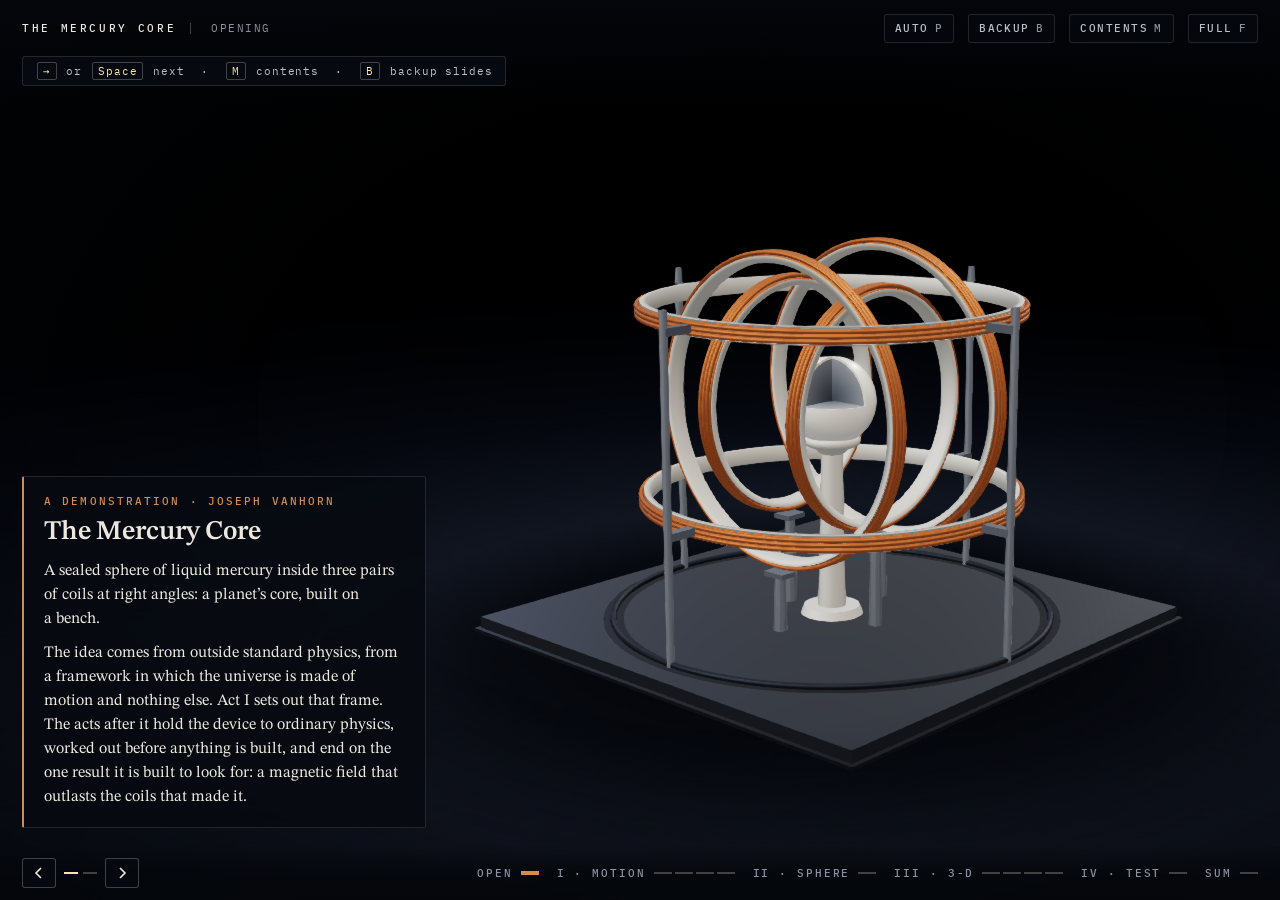
==== docs/mercury-core/index.html @ 916d8b1f "Capsule: mark Superseded, continue into The Mercury Core demo The February capsule stays as sealed (" ====
<!doctype html>
<html lang="en">
<head>
<meta charset="utf-8">
<link rel="icon" href="data:,">
<meta name="viewport" content="width=device-width, initial-scale=1, viewport-fit=cover">
<title>The Mercury Core</title>
<meta name="description" content="A sealed sphere of liquid mercury in three pairs of coils: a planet’s core on a bench, what ordinary physics says it will do, and the one result it is built to look for.">
<meta name="theme-color" content="#04060b">
<style>/* Reference Frame Device — one deliberate dark look (a stage, not a document).
   layout: full-bleed 3-D stage · caption card lower-left · instrument upper-right · chapter rail along the bottom */
@font-face { font-family: "STIX Two Text"; font-style: normal; font-weight: 400 700; font-display: swap; src: url("[data-uri]") format("woff2"); unicode-range: U+0000-00FF, U+0131, U+0152-0153, U+02BB-02BC, U+02C6, U+02DA, U+02DC, U+2000-206F, U+20AC, U+2122, U+2212, U+2215; }
@font-face { font-family: "STIX Two Text"; font-style: normal; font-weight: 400 700; font-display: swap; src: url("[data-uri]") format("woff2"); unicode-range: U+0370-03FF; }
@font-face { font-family: "STIX Two Text"; font-style: italic; font-weight: 400; font-display: swap; src: url("[data-uri]") format("woff2"); unicode-range: U+0000-00FF, U+0131, U+0152-0153, U+02BB-02BC, U+02C6, U+02DA, U+02DC, U+2000-206F, U+20AC, U+2122, U+2212, U+2215; }
@font-face { font-family: "STIX Two Text"; font-style: italic; font-weight: 400; font-display: swap; src: url("[data-uri]") format("woff2"); unicode-range: U+0370-03FF; }
@font-face { font-family: "IBM Plex Mono"; font-style: normal; font-weight: 400; font-display: swap; src: url("[data-uri]") format("woff2"); }
@font-face { font-family: "IBM Plex Mono"; font-style: normal; font-weight: 500; font-display: swap; src: url("[data-uri]") format("woff2"); }

:root {
  color-scheme: dark;
  --bg: #04060b;
  --ink: #ece8df;
  --ink-2: #bcbfc8;
  --ink-3: #8b91a0;
  --panel: rgba(7, 10, 17, 0.9);
  --panel-solid: #0a0d15;
  --line: rgba(236, 232, 223, 0.13);
  --line-2: rgba(236, 232, 223, 0.26);
  --copper: #d68a4c;
  --elec: #4deeea;
  --mag: #ff2e63;
  --unity: #ffe2a6;
  --grav: #9b7bff;
  --ax-x: #ff5a5a; --ax-y: #6fe07a; --ax-z: #5a96ff;
  --verified: #4cc46c; --model: #6aa6ff; --hypothesis: #ffa040; --framework: #a7adbd; --record: #d9c58a;
  --serif: "STIX Two Text", "STIX Two", Cambria, "Times New Roman", Georgia, serif;
  --mono: "IBM Plex Mono", "DejaVu Sans Mono", ui-monospace, Menlo, Consolas, monospace;
  --gut: 22px;
  --rail-h: 54px;
}

*, *::before, *::after { box-sizing: border-box; }
html, body { height: 100%; margin: 0; }
body { background: var(--bg); color: var(--ink); font-family: var(--serif); font-size: 16px; line-height: 1.5; overflow: hidden; -webkit-font-smoothing: antialiased; }
button { font: inherit; color: inherit; background: none; border: 0; padding: 0; cursor: pointer; }
button:focus-visible, a:focus-visible { outline: 2px solid var(--copper); outline-offset: 2px; }
a { color: var(--unity); text-decoration-color: rgba(255, 226, 166, 0.4); text-underline-offset: 2px; }
[hidden] { display: none !important; }

#app { position: relative; width: 100%; height: 100%; overflow: hidden; background: var(--bg); }
#stage { position: absolute; inset: 0; width: 100%; height: 100%; display: block; }
#vignette { position: absolute; inset: 0; pointer-events: none; background: linear-gradient(to bottom, rgba(4, 6, 11, 0.9) 0, rgba(4, 6, 11, 0.55) 46px, rgba(4, 6, 11, 0) 104px), radial-gradient(ellipse at 58% 46%, rgba(4, 6, 11, 0) 46%, rgba(4, 6, 11, 0.62) 100%); }
#fade { position: absolute; inset: 0; background: var(--bg); opacity: 1; pointer-events: none; z-index: 20; }
#app.loading #fade::after { content: "building scene"; position: absolute; left: 50%; top: 50%; transform: translate(-50%, -50%); font: 500 11px/1 var(--mono); letter-spacing: 0.22em; text-transform: uppercase; color: var(--ink-3); }

/* ---- top bar ---- */
#top { position: absolute; left: 0; right: 0; top: 0; display: flex; align-items: center; gap: 14px; padding: 14px var(--gut) 0; z-index: 12; pointer-events: none; }
#top > * { pointer-events: auto; }
.wordmark { font: 500 11px/1 var(--mono); letter-spacing: 0.24em; text-transform: uppercase; color: var(--ink); white-space: nowrap; }
.wordmark i { font-style: normal; }
#act-label { font: 400 11px/1 var(--mono); letter-spacing: 0.14em; text-transform: uppercase; color: var(--ink-3); white-space: nowrap; overflow: hidden; text-overflow: ellipsis; min-width: 0; padding-left: 14px; border-left: 1px solid var(--line-2); }
#act-label b { color: var(--copper); font-weight: 500; margin-right: 6px; }
.top-sp { flex: 1; }
.tbtn { font: 500 10.5px/1 var(--mono); letter-spacing: 0.14em; text-transform: uppercase; color: var(--ink-2); padding: 8px 10px; border: 1px solid var(--line); border-radius: 3px; background: rgba(7, 10, 17, 0.55); white-space: nowrap; }
.tbtn:hover { color: var(--ink); border-color: var(--line-2); }
.tbtn.on { color: var(--bg); background: var(--unity); border-color: var(--unity); }
.tbtn kbd { font: inherit; color: var(--ink-3); margin-left: 6px; }
.tbtn.on kbd { color: rgba(4, 6, 11, 0.6); }

/* ---- caption card ---- */
#caption { position: absolute; left: var(--gut); bottom: calc(var(--rail-h) + 18px); width: min(404px, calc(100% - 2 * var(--gut))); max-height: calc(100% - var(--rail-h) - 92px); overflow: auto; z-index: 10; padding: 18px 20px 18px; background: var(--panel); border: 1px solid var(--line); border-left: 2px solid var(--copper); border-radius: 2px; scrollbar-width: thin; }
#cap-kicker { font: 500 10.5px/1.3 var(--mono); letter-spacing: 0.2em; text-transform: uppercase; color: var(--copper); margin: 0 0 9px; }
#cap-title { font: 600 27px/1.14 var(--serif); letter-spacing: -0.005em; margin: 0 0 11px; text-wrap: balance; }
#cap-title em { font-style: italic; font-weight: 400; }
#cap-body { font-size: 16px; line-height: 1.5; color: var(--ink); transition: opacity 0.17s ease; }
#cap-body p { margin: 0 0 0.62em; }
#cap-body p:last-child { margin-bottom: 0; }
#cap-body .q { display: block; margin: 0.2em 0 0.7em; padding-left: 12px; border-left: 1px solid var(--line-2); font-style: italic; color: var(--ink-2); }
#cap-body .q cite { display: block; margin-top: 4px; font: 400 11px/1.35 var(--mono); font-style: normal; letter-spacing: 0.04em; color: var(--ink-3); }
#cap-body .f { font-family: var(--mono); font-size: 0.86em; color: var(--unity); white-space: nowrap; }
#cap-body b { font-weight: 600; }
#cap-body.swap, #cap-ledger.swap { opacity: 0; }
#cap-ledger { margin-top: 12px; display: flex; flex-direction: column; gap: 7px; transition: opacity 0.17s ease; }
#cap-ledger:empty { display: none; }
.led { display: grid; grid-template-columns: 86px 1fr; gap: 9px; align-items: baseline; font-size: 13.5px; line-height: 1.38; color: var(--ink-2); }
.led-text { min-width: 0; }
.chip { font: 500 10px/1 var(--mono); letter-spacing: 0.13em; text-transform: uppercase; padding: 4px 0 4px 11px; position: relative; white-space: nowrap; }
.chip::before { content: ""; position: absolute; left: 0; top: 50%; width: 6px; height: 6px; margin-top: -3px; border-radius: 50%; background: currentColor; }
.led-verified .chip { color: var(--verified); } .led-model .chip { color: var(--model); } .led-hypothesis .chip { color: var(--hypothesis); } .led-framework .chip { color: var(--framework); } .led-record .chip { color: var(--record); }
#caption.minimal { background: linear-gradient(180deg, rgba(7, 10, 17, 0.0), rgba(7, 10, 17, 0.72) 22%); border-color: transparent; border-left-color: var(--copper); }

/* ---- instrument (upper right) ---- */
#instrument { position: absolute; right: var(--gut); top: 58px; z-index: 10; width: min(318px, 34vw); pointer-events: none; }
#instrument > * { pointer-events: auto; }
.inst { background: var(--panel); border: 1px solid var(--line); border-radius: 2px; padding: 12px 14px 13px; }
.inst + .inst { margin-top: 10px; }
.inst h4 { margin: 0 0 8px; font: 500 10.5px/1.2 var(--mono); letter-spacing: 0.18em; text-transform: uppercase; color: var(--ink-3); }
.inst canvas { display: block; width: 100%; height: auto; }
.inst .row { display: flex; justify-content: space-between; gap: 10px; align-items: baseline; font: 400 12px/1.5 var(--mono); color: var(--ink-2); font-variant-numeric: tabular-nums; }
.inst .row b { font-weight: 500; color: var(--ink); }
.inst .big { font: 500 26px/1.1 var(--mono); color: var(--ink); font-variant-numeric: tabular-nums; letter-spacing: -0.01em; }
.inst .big small { font-size: 12px; color: var(--ink-3); margin-left: 6px; letter-spacing: 0.04em; }
.inst .note { margin-top: 7px; font: 400 10.5px/1.4 var(--mono); color: var(--ink-3); letter-spacing: 0.02em; }
.keys { display: flex; flex-wrap: wrap; gap: 6px; margin-top: 8px; }
.key { font: 500 10.5px/1 var(--mono); letter-spacing: 0.08em; padding: 7px 9px; border: 1px solid var(--line-2); border-radius: 3px; color: var(--ink-2); background: rgba(236, 232, 223, 0.03); }
.key.on { color: var(--bg); background: var(--ink); border-color: var(--ink); }
.key[data-ax="x"].on { background: var(--ax-x); border-color: var(--ax-x); } .key[data-ax="y"].on { background: var(--ax-y); border-color: var(--ax-y); } .key[data-ax="z"].on { background: var(--ax-z); border-color: var(--ax-z); }

/* ---- labels on the model ---- */
#labels, #leaders { position: absolute; inset: 0; pointer-events: none; z-index: 8; }
#leaders { width: 100%; height: 100%; overflow: visible; }
#leaders line { stroke: var(--ink); stroke-width: 1.2; }
#leaders circle { fill: var(--ink); stroke: rgba(4, 6, 11, 0.85); stroke-width: 1.5; paint-order: stroke; }
.lbl { position: absolute; left: 0; top: 0; width: max-content; max-width: none; font: 400 11.5px/1.35 var(--mono); color: #cdd0d8; letter-spacing: 0.01em; will-change: transform; padding: 4px 8px 5px; background: rgba(4, 6, 11, 0.84); border-radius: 2px; white-space: nowrap; }
.lbl b { display: block; font-weight: 500; font-size: 11.5px; letter-spacing: 0.12em; text-transform: uppercase; color: var(--ink); }
.lbl.elec b { color: var(--elec); } .lbl.mag b { color: var(--mag); } .lbl.unity b { color: var(--unity); } .lbl.grav b { color: var(--grav); }
.lbl.x b { color: var(--ax-x); } .lbl.y b { color: var(--ax-y); } .lbl.z b { color: var(--ax-z); }
.lbl.big b { font-size: 13px; }
.lbl.math b { font: italic 600 20px/1.1 var(--serif); letter-spacing: 0; text-transform: none; }
.lbl.star { background: none; padding: 0 0 0 2px; font-size: 10.5px; color: var(--ink-2); text-shadow: 0 0 4px #000, 0 0 2px #000; }

/* ---- rail ---- */
#rail { position: absolute; left: 0; right: 0; bottom: 0; height: var(--rail-h); display: flex; align-items: center; gap: 16px; padding: 0 var(--gut); z-index: 12; background: linear-gradient(180deg, rgba(4, 6, 11, 0), rgba(4, 6, 11, 0.86) 55%); }
.nav { display: flex; align-items: center; gap: 8px; }
.nbtn { width: 34px; height: 30px; border: 1px solid var(--line-2); border-radius: 3px; color: var(--ink); display: grid; place-items: center; background: rgba(7, 10, 17, 0.6); }
.nbtn:hover { border-color: var(--ink-2); }
.nbtn svg { width: 12px; height: 12px; }
#rail-beats { display: flex; gap: 5px; align-items: center; min-width: 30px; }
#rail-beats i { width: 14px; height: 2px; background: var(--line-2); }
#rail-beats i.done { background: var(--ink-3); } #rail-beats i.on { background: var(--unity); }
#rail-acts { display: flex; gap: 18px; align-items: center; flex: 1; min-width: 0; justify-content: flex-end; }
.act { display: flex; align-items: center; gap: 8px; min-width: 0; }
.act-name { font: 500 10.5px/1 var(--mono); letter-spacing: 0.18em; text-transform: uppercase; color: var(--ink-3); white-space: nowrap; }
.act-ticks { display: flex; gap: 3px; }
.tick { width: 18px; height: 14px; position: relative; }
.tick::after { content: ""; position: absolute; left: 0; right: 0; top: 6px; height: 2px; background: var(--line-2); }
.tick.done::after { background: var(--ink-3); } .tick.on::after { background: var(--copper); height: 4px; top: 5px; } .tick:hover::after { background: var(--ink); }
#hint { position: absolute; left: 50%; bottom: calc(var(--rail-h) + 14px); transform: translateX(-50%); z-index: 9; font: 400 11px/1.3 var(--mono); letter-spacing: 0.08em; color: var(--ink-2); padding: 7px 12px; border: 1px solid var(--line); border-radius: 3px; background: var(--panel); white-space: nowrap; }
@media (min-width: 821px) { #hint { left: calc(var(--gut) + min(404px, calc(100% - 2 * var(--gut))) + 18px); transform: none; } }
#hint kbd { font: inherit; color: var(--unity); border: 1px solid var(--line-2); border-radius: 2px; padding: 1px 5px; margin: 0 2px; }
/* where the model fills the lower middle, the hint sits under the wordmark instead */
#app[data-scene="title"] #hint, #app[data-scene="ledger"] #hint { left: var(--gut); top: 56px; bottom: auto; transform: none; }
#fps { position: absolute; right: var(--gut); bottom: calc(var(--rail-h) + 8px); z-index: 30; font: 400 10.5px/1 var(--mono); color: var(--ink-3); }

/* ---- menu ---- */
#menu { position: absolute; inset: 0; z-index: 40; background: rgba(4, 6, 11, 0.93); display: grid; place-items: center; padding: 28px var(--gut); overflow: auto; }
#menu-inner { width: min(1040px, 100%); }
#menu-inner > h2 { font: 500 11px/1 var(--mono); letter-spacing: 0.24em; text-transform: uppercase; color: var(--ink-3); margin: 0 0 22px; display: flex; justify-content: space-between; align-items: center; }
#menu-list { display: grid; grid-template-columns: repeat(auto-fit, minmax(210px, 1fr)); gap: 26px 30px; }
.menu-act h3 { margin: 0 0 10px; font: 600 19px/1.2 var(--serif); }
.menu-act h3 span { font: 500 10.5px/1 var(--mono); letter-spacing: 0.16em; color: var(--copper); margin-right: 10px; }
.menu-item { display: block; width: 100%; text-align: left; padding: 7px 0 7px 12px; border-left: 1px solid var(--line); font-size: 15px; color: var(--ink-2); }
.menu-item:hover { color: var(--ink); border-left-color: var(--ink-2); }
.menu-item.on { color: var(--ink); border-left: 2px solid var(--copper); padding-left: 11px; }
.keyhelp { margin-top: 26px; padding-top: 16px; border-top: 1px solid var(--line); font: 400 11px/1.9 var(--mono); color: var(--ink-3); letter-spacing: 0.03em; }
.keyhelp kbd { font: inherit; color: var(--ink); border: 1px solid var(--line-2); border-radius: 2px; padding: 1px 5px; margin-right: 5px; }
.keyhelp span { white-space: nowrap; margin-right: 18px; display: inline-block; }

/* ---- clean / cinema modes ---- */
#app.clean #caption, #app.clean #instrument, #app.clean #top, #app.clean #rail, #app.clean #labels, #app.clean #leaders, #app.clean #hint { opacity: 0; pointer-events: none; }
#caption, #instrument, #top, #rail { transition: opacity 0.3s ease; }

/* ---- narrow screens: caption becomes a bottom sheet ---- */
@media (max-width: 820px) {
  :root { --gut: 16px; --rail-h: 48px; }
  #caption { left: var(--gut); right: var(--gut); width: auto; max-height: 44%; padding: 14px 15px 14px; bottom: calc(var(--rail-h) + 8px); }
  #cap-title { font-size: 21px; margin-bottom: 8px; }
  #cap-body { font-size: 15px; }
  .led { grid-template-columns: 78px 1fr; font-size: 12.5px; }
  #instrument { top: 48px; right: var(--gut); width: min(210px, 52vw); max-height: calc(56% - 62px); overflow: hidden; }
  .wide-only { display: none !important; }
  .inst { padding: 9px 10px; }
  .inst .big { font-size: 19px; }
  #rail-acts .act-name { display: none; }
  #rail-acts { gap: 8px; }
  .tick { width: 9px; }
  .wordmark { letter-spacing: 0.14em; font-size: 10px; }
  #act-label { display: none; }
  .tbtn kbd { display: none; }
  .tbtn { padding: 7px 8px; }
  #hint { display: none; }
  .lbl { font-size: 10px; max-width: 150px; white-space: normal; }
  .lbl b { font-size: 10px; }
}
@media (max-width: 560px) {
  #btn-auto, #btn-full { display: none; }
  #top { gap: 8px; }
}
@media (max-height: 560px) and (min-width: 821px) {
  #caption { max-height: calc(100% - var(--rail-h) - 70px); }
  #cap-title { font-size: 22px; }
  #cap-body { font-size: 14.5px; }
}
@media (prefers-reduced-motion: reduce) { #cap-body, #cap-ledger, #caption, #fade { transition: none !important; } }

/* ---- deck viewport frame ---- */
.porthole { position: absolute; inset: 56px 22px 60px 22px; border-radius: 44px; pointer-events: none; z-index: 6;
  box-shadow: 0 0 0 200vmax #06070b, inset 0 0 0 2px #343946, inset 0 0 0 9px #0d0f15, inset 0 0 0 10px #2a2e39, inset 0 0 70px rgba(0, 0, 0, 0.6); }
.porthole i { position: absolute; inset: 0; border-radius: inherit; background: linear-gradient(115deg, rgba(255, 255, 255, 0.05) 0%, rgba(255, 255, 255, 0) 20%, rgba(255, 255, 255, 0) 72%, rgba(255, 255, 255, 0.03) 100%); }
#app[data-scene="deck"] #vignette { display: none; }
#app[data-scene="deck"] #caption { left: 58px; bottom: calc(var(--rail-h) + 42px); }
#app[data-scene="deck"] #instrument { right: 56px; top: 86px; }

/* ---- the ladder ---- */
.rung { position: relative; padding: 5px 0 9px; border-top: 1px solid var(--line); display: grid; grid-template-columns: 1fr auto; gap: 0 10px; align-items: baseline; opacity: 0.62; transition: opacity 0.4s ease; }
.rung.reached { opacity: 0.86; } .rung.on { opacity: 1; }
.rung .rn { font: 400 12.5px/1.3 var(--serif); color: var(--ink); min-width: 0; }
.rung b { font: 500 12px/1.3 var(--mono); color: var(--ink); font-variant-numeric: tabular-nums; white-space: nowrap; }
.rung b small { font-size: 10.5px; color: var(--ink-3); font-weight: 400; }
.rung em { grid-column: 1 / -1; font: 400 10.5px/1.3 var(--mono); font-style: normal; color: var(--ink-3); }
.rung i { position: absolute; left: 0; bottom: 3px; height: 2px; background: var(--line-2); }
.rung.on i { background: var(--unity); } .rung.on b { color: var(--unity); }
@media (max-width: 820px) { .porthole { inset: 40px 8px 54px 8px; border-radius: 26px; } #app[data-scene="deck"] #caption { left: var(--gut); } #app[data-scene="deck"] #instrument { right: var(--gut); top: 52px; } .rung em { display: none; } }

/* ---- backup slides ---- */
#backup { position: absolute; inset: 0; z-index: 50; background: #06080d; overflow: hidden; }
.bk-shell { display: grid; grid-template-columns: 236px minmax(0, 1fr); height: 100%; }
.bk-nav { border-right: 1px solid var(--line); padding: 18px 14px 16px 22px; display: flex; flex-direction: column; gap: 10px; overflow: auto; }
.bk-nav h2 { margin: 0 0 4px; font: 500 11px/1 var(--mono); letter-spacing: 0.24em; text-transform: uppercase; color: var(--copper); }
.bk-navlist { display: flex; flex-direction: column; flex: 1; }
.bk-item { display: grid; grid-template-columns: 22px 1fr; align-items: baseline; text-align: left; padding: 7px 0 7px 12px; border-left: 1px solid var(--line); font-size: 14.5px; line-height: 1.25; color: var(--ink-2); }
.bk-item span { font: 400 10.5px/1 var(--mono); color: var(--ink-3); }
.bk-item:hover { color: var(--ink); } .bk-item.on { color: var(--ink); border-left: 2px solid var(--copper); padding-left: 11px; }
.bk-close { align-self: flex-start; }
.bk-main { overflow: auto; padding: 16px 34px 40px; scrollbar-width: thin; display: flex; flex-direction: column; }
.bk-main > header { display: flex; justify-content: space-between; align-items: center; margin-bottom: 4px; }
.bk-count { font: 400 11px/1 var(--mono); color: var(--ink-3); letter-spacing: 0.1em; }
.bk-arrows { display: flex; gap: 8px; }
.bk-slide { max-width: 1040px; width: 100%; margin-block: auto; padding-bottom: 3vh; }
.bk-slide h1 { font: 600 30px/1.14 var(--serif); margin: 6px 0 12px; text-wrap: balance; }
.bk-lead { font-size: 17px; line-height: 1.5; color: var(--ink); max-width: 68ch; margin: 0 0 18px; }
.bk-cards { display: grid; gap: 12px; margin: 0 0 14px; }
.bk-cards.c4 { grid-template-columns: repeat(4, minmax(0, 1fr)); } .bk-cards.c3 { grid-template-columns: repeat(3, minmax(0, 1fr)); } .bk-cards.c2 { grid-template-columns: repeat(2, minmax(0, 1fr)); }
@media (max-width: 1240px) { .bk-cards.c4 { grid-template-columns: repeat(2, minmax(0, 1fr)); } }
.bk-card { border: 1px solid var(--line); border-radius: 2px; padding: 13px 15px 13px; background: rgba(236, 232, 223, 0.025); min-width: 0; }
.bk-card h4 { margin: 0 0 6px; font: 600 16.5px/1.25 var(--serif); }
.bk-card p { margin: 0 0 6px; font-size: 14.5px; line-height: 1.45; color: var(--ink-2); }
.bk-card p:last-child { margin-bottom: 0; }
.bk-card .src, .bk-slide > .src { font: 400 11px/1.5 var(--mono); color: var(--ink-3); letter-spacing: 0.01em; text-wrap: pretty; }
.bk-slide > .src { margin-top: 12px; }
.bk-card.dv .dv-top { display: grid; grid-template-columns: 64px 1fr; gap: 10px; align-items: center; margin-bottom: 8px; }
.bk-card.dv p { font-size: 13.5px; line-height: 1.42; }
.bk-card.dv h4 { font-size: 15.5px; }
.bk-card.dv h4 { margin-bottom: 2px; }
.bk-card.dv .when { font: 400 11px/1.3 var(--mono); color: var(--ink-3); margin: 0 0 3px; }
.bk-card.dv .axes { font: 500 10.5px/1.3 var(--mono); letter-spacing: 0.1em; text-transform: uppercase; color: var(--unity); margin: 0; }
.bk-card.dv .st { font-size: 13.5px; }
.bk-card.me { border-color: var(--copper); background: rgba(214, 138, 76, 0.07); grid-column: span 2; }
.sch { width: 64px; height: 48px; display: block; }
.sch * { fill: none; stroke: var(--ink-2); stroke-width: 1.5; stroke-linecap: round; stroke-linejoin: round; }
.sch .med { fill: rgba(223, 227, 232, 0.16); stroke: #cfd6de; } .sch .core { fill: #6a6d76; stroke: #9aa0a9; }
.sch .rot { stroke: var(--mag); } .sch .coil { stroke: var(--copper); }
.sch .cx { stroke: var(--ax-x); } .sch .cy { stroke: var(--ax-y); } .sch .cz { stroke: var(--ax-z); }
.bchip { font: 500 10px/1 var(--mono); letter-spacing: 0.1em; text-transform: uppercase; padding: 3px 6px 3px 6px; border-radius: 2px; white-space: nowrap; border: 1px solid currentColor; margin-right: 4px; vertical-align: 1px; }
.t-verified { color: var(--verified); } .t-record { color: var(--record); } .t-null { color: #ff7a6b; } .t-claimed { color: var(--hypothesis); } .t-lore { color: var(--ink-3); } .t-framework { color: var(--framework); } .t-hypothesis { color: var(--hypothesis); } .t-model { color: var(--model); }
.bk-figs { display: grid; grid-template-columns: repeat(5, minmax(0, 1fr)); gap: 12px; margin: 0 0 16px; align-items: start; }
.bk-fig { margin: 0; min-width: 0; }
.bk-fig .paper { background: #e9e5da; border-radius: 2px; padding: 6px; height: 196px; display: grid; place-items: center; overflow: hidden; }
.bk-fig img { max-width: 100%; max-height: 184px; display: block; mix-blend-mode: multiply; }
.bk-fig figcaption { font: 400 11px/1.4 var(--mono); color: var(--ink-3); margin-top: 6px; }
.bk-fig figcaption b { font: 600 13px/1.25 var(--serif); color: var(--ink); }
/* large figures (a photograph, a schematic with labels): full width, natural height */
.bk-fig.big { margin: 0 0 16px; }
.bk-fig.big .paper { height: auto; padding: 8px; }
.bk-fig.big img { max-height: none; width: 100%; height: auto; }
.bk-fig.photo img { mix-blend-mode: normal; }
.bk-list { margin: 0; padding: 0; list-style: none; display: grid; gap: 9px; max-width: 86ch; }
.bk-list li { font-size: 14.5px; line-height: 1.5; color: var(--ink-2); padding-left: 12px; border-left: 1px solid var(--line-2); }
.bk-list b { color: var(--ink); }
.bk-table { width: 100%; border-collapse: collapse; margin: 0 0 16px; font-size: 14.5px; line-height: 1.42; }
.bk-table th { text-align: left; font: 500 10.5px/1.2 var(--mono); letter-spacing: 0.16em; text-transform: uppercase; color: var(--ink-3); padding: 0 12px 7px 0; border-bottom: 1px solid var(--line-2); }
.bk-table td { padding: 8px 24px 8px 0; border-bottom: 1px solid var(--line); vertical-align: top; color: var(--ink-2); }
.bk-table td:first-child { white-space: nowrap; color: var(--ink); font-variant-numeric: tabular-nums; }
.bk-table b { color: var(--ink); }
.bk-note { font-size: 15.5px; line-height: 1.5; color: var(--ink); max-width: 72ch; margin: 4px 0 0; padding-left: 12px; border-left: 2px solid var(--copper); }
.bk-quotes { display: grid; gap: 14px; max-width: 78ch; }
.bk-quotes blockquote { margin: 0; padding: 0 0 0 16px; border-left: 1px solid var(--line-2); font: italic 400 17px/1.5 var(--serif); color: var(--ink); }
.bk-quotes cite { display: block; margin-top: 5px; font: 400 11px/1.4 var(--mono); font-style: normal; color: var(--ink-3); letter-spacing: 0.03em; }
.bk-qa { display: grid; grid-template-columns: repeat(2, minmax(0, 1fr)); gap: 16px 30px; }
.bk-qa h4 { margin: 0 0 4px; font: 600 16.5px/1.25 var(--serif); color: var(--ink); }
.bk-qa p { margin: 0; font-size: 14.5px; line-height: 1.48; color: var(--ink-2); }
.bk-src h4 { margin: 11px 0 3px; font: 500 10.5px/1.2 var(--mono); letter-spacing: 0.18em; text-transform: uppercase; color: var(--copper); }
.bk-src p { margin: 0; font-size: 13.5px; line-height: 1.5; color: var(--ink-2); max-width: 96ch; }
#app.backup-open #top, #app.backup-open #rail, #app.backup-open #caption, #app.backup-open #instrument, #app.backup-open #hint { visibility: hidden; }
@media (max-width: 900px) {
  .bk-shell { grid-template-columns: 1fr; grid-template-rows: auto minmax(0, 1fr); }
  .bk-nav { border-right: 0; border-bottom: 1px solid var(--line); padding: 10px 16px; flex-direction: row; align-items: center; overflow-x: auto; }
  .bk-nav h2 { display: none; }
  .bk-navlist { flex-direction: row; gap: 4px; }
  .bk-item { display: block; white-space: nowrap; border-left: 0; border-bottom: 1px solid var(--line); padding: 6px 8px; font-size: 13px; }
  .bk-item.on { border-left: 0; border-bottom: 2px solid var(--copper); padding-left: 8px; }
  .bk-item span { display: none; }
  .bk-main { padding: 12px 16px 30px; }
  .bk-slide h1 { font-size: 23px; }
  .bk-lead { font-size: 15.5px; }
  .bk-cards.c4, .bk-cards.c3, .bk-cards.c2, .bk-qa { grid-template-columns: 1fr; }
  .bk-card.me { grid-column: auto; }
  .bk-slide { margin-block: 0; }
  .bk-figs { grid-template-columns: repeat(2, minmax(0, 1fr)); }
  .bk-table { font-size: 13px; display: block; overflow-x: auto; }
}

/* ---- small typographic care ---- */
.led, #cap-body p, .bk-card p, .bk-qa p, .bk-list li, .bk-lead { text-wrap: pretty; }
.nw { white-space: nowrap; }
</style>
</head>
<body>
<div id="app" class="loading">
  <canvas id="stage" aria-label="Three-dimensional view: The Mercury Core"></canvas>
  <div id="vignette"></div>

  <svg id="leaders" aria-hidden="true"></svg>
  <div id="labels" aria-hidden="true"></div>

  <header id="top">
    <span class="wordmark">Reference Frame <i>Device</i></span>
    <span id="act-label"></span>
    <span class="top-sp"></span>
    <button class="tbtn" id="btn-auto" type="button" title="Advance automatically (P)">Auto<kbd>P</kbd></button>
    <button class="tbtn" id="btn-backup" type="button" title="Backup slides: prior art, sources, hard questions (B)">Backup<kbd>B</kbd></button>
    <button class="tbtn" id="btn-menu" type="button" title="Contents (M)">Contents<kbd>M</kbd></button>
    <button class="tbtn" id="btn-full" type="button" title="Full screen (F)">Full<kbd>F</kbd></button>
  </header>

  <section id="caption" aria-live="polite">
    <p id="cap-kicker"></p>
    <h1 id="cap-title"></h1>
    <div id="cap-body"></div>
    <div id="cap-ledger"></div>
  </section>

  <aside id="instrument" hidden></aside>
  <div id="hint" hidden></div>

  <footer id="rail">
    <div class="nav">
      <button class="nbtn" id="btn-prev" type="button" aria-label="Previous step"><svg viewBox="0 0 12 12"><path d="M8 1 3 6l5 5" fill="none" stroke="currentColor" stroke-width="1.6"/></svg></button>
      <div id="rail-beats" aria-hidden="true"></div>
      <button class="nbtn" id="btn-next" type="button" aria-label="Next step"><svg viewBox="0 0 12 12"><path d="m4 1 5 5-5 5" fill="none" stroke="currentColor" stroke-width="1.6"/></svg></button>
    </div>
    <div id="rail-acts"></div>
  </footer>

  <div id="menu" hidden>
    <div id="menu-inner">
      <h2><span>Contents</span><button class="tbtn" type="button" data-close>Close<kbd>Esc</kbd></button></h2>
      <div id="menu-list"></div>
      <div class="keyhelp">
        <span><kbd>→</kbd><kbd>Space</kbd>next step</span><span><kbd>←</kbd>back</span><span><kbd>↓</kbd><kbd>↑</kbd>next / previous scene</span><span><kbd>R</kbd>replay step</span><span><kbd>B</kbd>backup slides</span><span><kbd>H</kbd>hide text</span><span><kbd>F</kbd>full screen</span><span><kbd>P</kbd>auto-advance</span><span><kbd>Q</kbd>render quality</span>
      </div>
    </div>
  </div>

  <div id="backup" hidden></div>
  <div id="fade"></div>
</div>
<script>window.__RFD_ASSETS={"priorart/mastif_1960.jpg":"[data-uri]","priorart/spin_rig_schematic.png":"[data-uri]"};</script>
<script type="module">var Mc="170";var Zd=0,hh=1,Jd=2;var Eu=1,Kd=2,Yn=3,Ln=0,Yt=1,Et=2,In=0,jn=1,tt=2,uh=3,dh=4,Qd=5,Ii=100,jd=101,ef=102,tf=103,nf=104,sf=200,rf=201,of=202,af=203,ja=204,el=205,lf=206,cf=207,hf=208,uf=209,df=210,ff=211,pf=212,mf=213,gf=214,tl=0,nl=1,il=2,xs=3,sl=4,rl=5,ol=6,al=7,Tu=0,yf=1,vf=2,fi=0,Sc=1,Ec=2,Tc=3,xr=4,xf=5,Ac=6,Rc=7;var Au=300,_s=301,bs=302,ll=303,cl=304,Wo=306,mo=1e3,Di=1001,hl=1002,Mn=1003,_f=1004;var Ir=1005;var Pn=1006,ga=1007;var Ui=1008;var ni=1009,Ru=1010,Cu=1011,cr=1012,Cc=1013,Ni=1014,Kn=1015,cn=1016,Pc=1017,Ic=1018,ws=1020,Pu=35902,Iu=1021,Lu=1022,wn=1023,Du=1024,Uu=1025,gs=1026,Ms=1027,Nu=1028,Lc=1029,ku=1030,Dc=1031;var Uc=1033,co=33776,ho=33777,uo=33778,fo=33779,ul=35840,dl=35841,fl=35842,pl=35843,ml=36196,gl=37492,yl=37496,vl=37808,xl=37809,_l=37810,bl=37811,wl=37812,Ml=37813,Sl=37814,El=37815,Tl=37816,Al=37817,Rl=37818,Cl=37819,Pl=37820,Il=37821,po=36492,Ll=36494,Dl=36495,Fu=36283,Ul=36284,Nl=36285,kl=36286;var go=2300,Fl=2301,ya=2302,fh=2400,ph=2401,mh=2402;var bf=3200,wf=3201;var Bu=0,Mf=1,Jn="",Bt="srgb",Ns="srgb-linear",Xo="linear",ut="srgb";var Ji=7680;var gh=519,Sf=512,Ef=513,Tf=514,zu=515,Af=516,Rf=517,Cf=518,Pf=519,Bl=35044,qo=35048;var yh="300 es",Qn=2e3,yo=2001,pi=class{addEventListener(e,t){this._listeners===void 0&&(this._listeners={});let n=this._listeners;n[e]===void 0&&(n[e]=[]),n[e].indexOf(t)===-1&&n[e].push(t)}hasEventListener(e,t){if(this._listeners===void 0)return!1;let n=this._listeners;return n[e]!==void 0&&n[e].indexOf(t)!==-1}removeEventListener(e,t){if(this._listeners===void 0)return;let s=this._listeners[e];if(s!==void 0){let r=s.indexOf(t);r!==-1&&s.splice(r,1)}}dispatchEvent(e){if(this._listeners===void 0)return;let n=this._listeners[e.type];if(n!==void 0){e.target=this;let s=n.slice(0);for(let r=0,o=s.length;r<o;r++)s[r].call(this,e);e.target=null}}},qt=["00","01","02","03","04","05","06","07","08","09","0a","0b","0c","0d","0e","0f","10","11","12","13","14","15","16","17","18","19","1a","1b","1c","1d","1e","1f","20","21","22","23","24","25","26","27","28","29","2a","2b","2c","2d","2e","2f","30","31","32","33","34","35","36","37","38","39","3a","3b","3c","3d","3e","3f","40","41","42","43","44","45","46","47","48","49","4a","4b","4c","4d","4e","4f","50","51","52","53","54","55","56","57","58","59","5a","5b","5c","5d","5e","5f","60","61","62","63","64","65","66","67","68","69","6a","6b","6c","6d","6e","6f","70","71","72","73","74","75","76","77","78","79","7a","7b","7c","7d","7e","7f","80","81","82","83","84","85","86","87","88","89","8a","8b","8c","8d","8e","8f","90","91","92","93","94","95","96","97","98","99","9a","9b","9c","9d","9e","9f","a0","a1","a2","a3","a4","a5","a6","a7","a8","a9","aa","ab","ac","ad","ae","af","b0","b1","b2","b3","b4","b5","b6","b7","b8","b9","ba","bb","bc","bd","be","bf","c0","c1","c2","c3","c4","c5","c6","c7","c8","c9","ca","cb","cc","cd","ce","cf","d0","d1","d2","d3","d4","d5","d6","d7","d8","d9","da","db","dc","dd","de","df","e0","e1","e2","e3","e4","e5","e6","e7","e8","e9","ea","eb","ec","ed","ee","ef","f0","f1","f2","f3","f4","f5","f6","f7","f8","f9","fa","fb","fc","fd","fe","ff"];var va=Math.PI/180,zl=180/Math.PI;function ei(){let i=Math.random()*4294967295|0,e=Math.random()*4294967295|0,t=Math.random()*4294967295|0,n=Math.random()*4294967295|0;return(qt[i&255]+qt[i>>8&255]+qt[i>>16&255]+qt[i>>24&255]+"-"+qt[e&255]+qt[e>>8&255]+"-"+qt[e>>16&15|64]+qt[e>>24&255]+"-"+qt[t&63|128]+qt[t>>8&255]+"-"+qt[t>>16&255]+qt[t>>24&255]+qt[n&255]+qt[n>>8&255]+qt[n>>16&255]+qt[n>>24&255]).toLowerCase()}function zt(i,e,t){return Math.max(e,Math.min(t,i))}function If(i,e){return(i%e+e)%e}function xa(i,e,t){return(1-t)*i+t*e}function Cn(i,e){switch(e.constructor){case Float32Array:return i;case Uint32Array:return i/4294967295;case Uint16Array:return i/65535;case Uint8Array:return i/255;case Int32Array:return Math.max(i/2147483647,-1);case Int16Array:return Math.max(i/32767,-1);case Int8Array:return Math.max(i/127,-1);default:throw new Error("Invalid component type.")}}function pt(i,e){switch(e.constructor){case Float32Array:return i;case Uint32Array:return Math.round(i*4294967295);case Uint16Array:return Math.round(i*65535);case Uint8Array:return Math.round(i*255);case Int32Array:return Math.round(i*2147483647);case Int16Array:return Math.round(i*32767);case Int8Array:return Math.round(i*127);default:throw new Error("Invalid component type.")}}var te=class i{constructor(e=0,t=0){i.prototype.isVector2=!0,this.x=e,this.y=t}get width(){return this.x}set width(e){this.x=e}get height(){return this.y}set height(e){this.y=e}set(e,t){return this.x=e,this.y=t,this}setScalar(e){return this.x=e,this.y=e,this}setX(e){return this.x=e,this}setY(e){return this.y=e,this}setComponent(e,t){switch(e){case 0:this.x=t;break;case 1:this.y=t;break;default:throw new Error("index is out of range: "+e)}return this}getComponent(e){switch(e){case 0:return this.x;case 1:return this.y;default:throw new Error("index is out of range: "+e)}}clone(){return new this.constructor(this.x,this.y)}copy(e){return this.x=e.x,this.y=e.y,this}add(e){return this.x+=e.x,this.y+=e.y,this}addScalar(e){return this.x+=e,this.y+=e,this}addVectors(e,t){return this.x=e.x+t.x,this.y=e.y+t.y,this}addScaledVector(e,t){return this.x+=e.x*t,this.y+=e.y*t,this}sub(e){return this.x-=e.x,this.y-=e.y,this}subScalar(e){return this.x-=e,this.y-=e,this}subVectors(e,t){return this.x=e.x-t.x,this.y=e.y-t.y,this}multiply(e){return this.x*=e.x,this.y*=e.y,this}multiplyScalar(e){return this.x*=e,this.y*=e,this}divide(e){return this.x/=e.x,this.y/=e.y,this}divideScalar(e){return this.multiplyScalar(1/e)}applyMatrix3(e){let t=this.x,n=this.y,s=e.elements;return this.x=s[0]*t+s[3]*n+s[6],this.y=s[1]*t+s[4]*n+s[7],this}min(e){return this.x=Math.min(this.x,e.x),this.y=Math.min(this.y,e.y),this}max(e){return this.x=Math.max(this.x,e.x),this.y=Math.max(this.y,e.y),this}clamp(e,t){return this.x=Math.max(e.x,Math.min(t.x,this.x)),this.y=Math.max(e.y,Math.min(t.y,this.y)),this}clampScalar(e,t){return this.x=Math.max(e,Math.min(t,this.x)),this.y=Math.max(e,Math.min(t,this.y)),this}clampLength(e,t){let n=this.length();return this.divideScalar(n||1).multiplyScalar(Math.max(e,Math.min(t,n)))}floor(){return this.x=Math.floor(this.x),this.y=Math.floor(this.y),this}ceil(){return this.x=Math.ceil(this.x),this.y=Math.ceil(this.y),this}round(){return this.x=Math.round(this.x),this.y=Math.round(this.y),this}roundToZero(){return this.x=Math.trunc(this.x),this.y=Math.trunc(this.y),this}negate(){return this.x=-this.x,this.y=-this.y,this}dot(e){return this.x*e.x+this.y*e.y}cross(e){return this.x*e.y-this.y*e.x}lengthSq(){return this.x*this.x+this.y*this.y}length(){return Math.sqrt(this.x*this.x+this.y*this.y)}manhattanLength(){return Math.abs(this.x)+Math.abs(this.y)}normalize(){return this.divideScalar(this.length()||1)}angle(){return Math.atan2(-this.y,-this.x)+Math.PI}angleTo(e){let t=Math.sqrt(this.lengthSq()*e.lengthSq());if(t===0)return Math.PI/2;let n=this.dot(e)/t;return Math.acos(zt(n,-1,1))}distanceTo(e){return Math.sqrt(this.distanceToSquared(e))}distanceToSquared(e){let t=this.x-e.x,n=this.y-e.y;return t*t+n*n}manhattanDistanceTo(e){return Math.abs(this.x-e.x)+Math.abs(this.y-e.y)}setLength(e){return this.normalize().multiplyScalar(e)}lerp(e,t){return this.x+=(e.x-this.x)*t,this.y+=(e.y-this.y)*t,this}lerpVectors(e,t,n){return this.x=e.x+(t.x-e.x)*n,this.y=e.y+(t.y-e.y)*n,this}equals(e){return e.x===this.x&&e.y===this.y}fromArray(e,t=0){return this.x=e[t],this.y=e[t+1],this}toArray(e=[],t=0){return e[t]=this.x,e[t+1]=this.y,e}fromBufferAttribute(e,t){return this.x=e.getX(t),this.y=e.getY(t),this}rotateAround(e,t){let n=Math.cos(t),s=Math.sin(t),r=this.x-e.x,o=this.y-e.y;return this.x=r*n-o*s+e.x,this.y=r*s+o*n+e.y,this}random(){return this.x=Math.random(),this.y=Math.random(),this}*[Symbol.iterator](){yield this.x,yield this.y}},Ve=class i{constructor(e,t,n,s,r,o,a,l,c){i.prototype.isMatrix3=!0,this.elements=[1,0,0,0,1,0,0,0,1],e!==void 0&&this.set(e,t,n,s,r,o,a,l,c)}set(e,t,n,s,r,o,a,l,c){let h=this.elements;return h[0]=e,h[1]=s,h[2]=a,h[3]=t,h[4]=r,h[5]=l,h[6]=n,h[7]=o,h[8]=c,this}identity(){return this.set(1,0,0,0,1,0,0,0,1),this}copy(e){let t=this.elements,n=e.elements;return t[0]=n[0],t[1]=n[1],t[2]=n[2],t[3]=n[3],t[4]=n[4],t[5]=n[5],t[6]=n[6],t[7]=n[7],t[8]=n[8],this}extractBasis(e,t,n){return e.setFromMatrix3Column(this,0),t.setFromMatrix3Column(this,1),n.setFromMatrix3Column(this,2),this}setFromMatrix4(e){let t=e.elements;return this.set(t[0],t[4],t[8],t[1],t[5],t[9],t[2],t[6],t[10]),this}multiply(e){return this.multiplyMatrices(this,e)}premultiply(e){return this.multiplyMatrices(e,this)}multiplyMatrices(e,t){let n=e.elements,s=t.elements,r=this.elements,o=n[0],a=n[3],l=n[6],c=n[1],h=n[4],u=n[7],f=n[2],d=n[5],g=n[8],y=s[0],m=s[3],p=s[6],_=s[1],v=s[4],x=s[7],A=s[2],E=s[5],C=s[8];return r[0]=o*y+a*_+l*A,r[3]=o*m+a*v+l*E,r[6]=o*p+a*x+l*C,r[1]=c*y+h*_+u*A,r[4]=c*m+h*v+u*E,r[7]=c*p+h*x+u*C,r[2]=f*y+d*_+g*A,r[5]=f*m+d*v+g*E,r[8]=f*p+d*x+g*C,this}multiplyScalar(e){let t=this.elements;return t[0]*=e,t[3]*=e,t[6]*=e,t[1]*=e,t[4]*=e,t[7]*=e,t[2]*=e,t[5]*=e,t[8]*=e,this}determinant(){let e=this.elements,t=e[0],n=e[1],s=e[2],r=e[3],o=e[4],a=e[5],l=e[6],c=e[7],h=e[8];return t*o*h-t*a*c-n*r*h+n*a*l+s*r*c-s*o*l}invert(){let e=this.elements,t=e[0],n=e[1],s=e[2],r=e[3],o=e[4],a=e[5],l=e[6],c=e[7],h=e[8],u=h*o-a*c,f=a*l-h*r,d=c*r-o*l,g=t*u+n*f+s*d;if(g===0)return this.set(0,0,0,0,0,0,0,0,0);let y=1/g;return e[0]=u*y,e[1]=(s*c-h*n)*y,e[2]=(a*n-s*o)*y,e[3]=f*y,e[4]=(h*t-s*l)*y,e[5]=(s*r-a*t)*y,e[6]=d*y,e[7]=(n*l-c*t)*y,e[8]=(o*t-n*r)*y,this}transpose(){let e,t=this.elements;return e=t[1],t[1]=t[3],t[3]=e,e=t[2],t[2]=t[6],t[6]=e,e=t[5],t[5]=t[7],t[7]=e,this}getNormalMatrix(e){return this.setFromMatrix4(e).invert().transpose()}transposeIntoArray(e){let t=this.elements;return e[0]=t[0],e[1]=t[3],e[2]=t[6],e[3]=t[1],e[4]=t[4],e[5]=t[7],e[6]=t[2],e[7]=t[5],e[8]=t[8],this}setUvTransform(e,t,n,s,r,o,a){let l=Math.cos(r),c=Math.sin(r);return this.set(n*l,n*c,-n*(l*o+c*a)+o+e,-s*c,s*l,-s*(-c*o+l*a)+a+t,0,0,1),this}scale(e,t){return this.premultiply(_a.makeScale(e,t)),this}rotate(e){return this.premultiply(_a.makeRotation(-e)),this}translate(e,t){return this.premultiply(_a.makeTranslation(e,t)),this}makeTranslation(e,t){return e.isVector2?this.set(1,0,e.x,0,1,e.y,0,0,1):this.set(1,0,e,0,1,t,0,0,1),this}makeRotation(e){let t=Math.cos(e),n=Math.sin(e);return this.set(t,-n,0,n,t,0,0,0,1),this}makeScale(e,t){return this.set(e,0,0,0,t,0,0,0,1),this}equals(e){let t=this.elements,n=e.elements;for(let s=0;s<9;s++)if(t[s]!==n[s])return!1;return!0}fromArray(e,t=0){for(let n=0;n<9;n++)this.elements[n]=e[n+t];return this}toArray(e=[],t=0){let n=this.elements;return e[t]=n[0],e[t+1]=n[1],e[t+2]=n[2],e[t+3]=n[3],e[t+4]=n[4],e[t+5]=n[5],e[t+6]=n[6],e[t+7]=n[7],e[t+8]=n[8],e}clone(){return new this.constructor().fromArray(this.elements)}},_a=new Ve;function Ou(i){for(let e=i.length-1;e>=0;--e)if(i[e]>=65535)return!0;return!1}function vo(i){return document.createElementNS("http://www.w3.org/1999/xhtml",i)}function Lf(){let i=vo("canvas");return i.style.display="block",i}var vh={};function ir(i){i in vh||(vh[i]=!0,console.warn(i))}function Df(i,e,t){return new Promise(function(n,s){function r(){switch(i.clientWaitSync(e,i.SYNC_FLUSH_COMMANDS_BIT,0)){case i.WAIT_FAILED:s();break;case i.TIMEOUT_EXPIRED:setTimeout(r,t);break;default:n()}}setTimeout(r,t)})}function Uf(i){let e=i.elements;e[2]=.5*e[2]+.5*e[3],e[6]=.5*e[6]+.5*e[7],e[10]=.5*e[10]+.5*e[11],e[14]=.5*e[14]+.5*e[15]}function Nf(i){let e=i.elements;e[11]===-1?(e[10]=-e[10]-1,e[14]=-e[14]):(e[10]=-e[10],e[14]=-e[14]+1)}var Ke={enabled:!0,workingColorSpace:Ns,spaces:{},convert:function(i,e,t){return this.enabled===!1||e===t||!e||!t||(this.spaces[e].transfer===ut&&(i.r=ti(i.r),i.g=ti(i.g),i.b=ti(i.b)),this.spaces[e].primaries!==this.spaces[t].primaries&&(i.applyMatrix3(this.spaces[e].toXYZ),i.applyMatrix3(this.spaces[t].fromXYZ)),this.spaces[t].transfer===ut&&(i.r=ys(i.r),i.g=ys(i.g),i.b=ys(i.b))),i},fromWorkingColorSpace:function(i,e){return this.convert(i,this.workingColorSpace,e)},toWorkingColorSpace:function(i,e){return this.convert(i,e,this.workingColorSpace)},getPrimaries:function(i){return this.spaces[i].primaries},getTransfer:function(i){return i===Jn?Xo:this.spaces[i].transfer},getLuminanceCoefficients:function(i,e=this.workingColorSpace){return i.fromArray(this.spaces[e].luminanceCoefficients)},define:function(i){Object.assign(this.spaces,i)},_getMatrix:function(i,e,t){return i.copy(this.spaces[e].toXYZ).multiply(this.spaces[t].fromXYZ)},_getDrawingBufferColorSpace:function(i){return this.spaces[i].outputColorSpaceConfig.drawingBufferColorSpace},_getUnpackColorSpace:function(i=this.workingColorSpace){return this.spaces[i].workingColorSpaceConfig.unpackColorSpace}};function ti(i){return i<.04045?i*.0773993808:Math.pow(i*.9478672986+.0521327014,2.4)}function ys(i){return i<.0031308?i*12.92:1.055*Math.pow(i,.41666)-.055}var xh=[.64,.33,.3,.6,.15,.06],_h=[.2126,.7152,.0722],bh=[.3127,.329],wh=new Ve().set(.4123908,.3575843,.1804808,.212639,.7151687,.0721923,.0193308,.1191948,.9505322),Mh=new Ve().set(3.2409699,-1.5373832,-.4986108,-.9692436,1.8759675,.0415551,.0556301,-.203977,1.0569715);Ke.define({[Ns]:{primaries:xh,whitePoint:bh,transfer:Xo,toXYZ:wh,fromXYZ:Mh,luminanceCoefficients:_h,workingColorSpaceConfig:{unpackColorSpace:Bt},outputColorSpaceConfig:{drawingBufferColorSpace:Bt}},[Bt]:{primaries:xh,whitePoint:bh,transfer:ut,toXYZ:wh,fromXYZ:Mh,luminanceCoefficients:_h,outputColorSpaceConfig:{drawingBufferColorSpace:Bt}}});var Ki,Ol=class{static getDataURL(e){if(/^data:/i.test(e.src)||typeof HTMLCanvasElement>"u")return e.src;let t;if(e instanceof HTMLCanvasElement)t=e;else{Ki===void 0&&(Ki=vo("canvas")),Ki.width=e.width,Ki.height=e.height;let n=Ki.getContext("2d");e instanceof ImageData?n.putImageData(e,0,0):n.drawImage(e,0,0,e.width,e.height),t=Ki}return t.width>2048||t.height>2048?(console.warn("THREE.ImageUtils.getDataURL: Image converted to jpg for performance reasons",e),t.toDataURL("image/jpeg",.6)):t.toDataURL("image/png")}static sRGBToLinear(e){if(typeof HTMLImageElement<"u"&&e instanceof HTMLImageElement||typeof HTMLCanvasElement<"u"&&e instanceof HTMLCanvasElement||typeof ImageBitmap<"u"&&e instanceof ImageBitmap){let t=vo("canvas");t.width=e.width,t.height=e.height;let n=t.getContext("2d");n.drawImage(e,0,0,e.width,e.height);let s=n.getImageData(0,0,e.width,e.height),r=s.data;for(let o=0;o<r.length;o++)r[o]=ti(r[o]/255)*255;return n.putImageData(s,0,0),t}else if(e.data){let t=e.data.slice(0);for(let n=0;n<t.length;n++)t instanceof Uint8Array||t instanceof Uint8ClampedArray?t[n]=Math.floor(ti(t[n]/255)*255):t[n]=ti(t[n]);return{data:t,width:e.width,height:e.height}}else return console.warn("THREE.ImageUtils.sRGBToLinear(): Unsupported image type. No color space conversion applied."),e}},kf=0,xo=class{constructor(e=null){this.isSource=!0,Object.defineProperty(this,"id",{value:kf++}),this.uuid=ei(),this.data=e,this.dataReady=!0,this.version=0}set needsUpdate(e){e===!0&&this.version++}toJSON(e){let t=e===void 0||typeof e=="string";if(!t&&e.images[this.uuid]!==void 0)return e.images[this.uuid];let n={uuid:this.uuid,url:""},s=this.data;if(s!==null){let r;if(Array.isArray(s)){r=[];for(let o=0,a=s.length;o<a;o++)s[o].isDataTexture?r.push(ba(s[o].image)):r.push(ba(s[o]))}else r=ba(s);n.url=r}return t||(e.images[this.uuid]=n),n}};function ba(i){return typeof HTMLImageElement<"u"&&i instanceof HTMLImageElement||typeof HTMLCanvasElement<"u"&&i instanceof HTMLCanvasElement||typeof ImageBitmap<"u"&&i instanceof ImageBitmap?Ol.getDataURL(i):i.data?{data:Array.from(i.data),width:i.width,height:i.height,type:i.data.constructor.name}:(console.warn("THREE.Texture: Unable to serialize Texture."),{})}var Ff=0,ln=class i extends pi{constructor(e=i.DEFAULT_IMAGE,t=i.DEFAULT_MAPPING,n=Di,s=Di,r=Pn,o=Ui,a=wn,l=ni,c=i.DEFAULT_ANISOTROPY,h=Jn){super(),this.isTexture=!0,Object.defineProperty(this,"id",{value:Ff++}),this.uuid=ei(),this.name="",this.source=new xo(e),this.mipmaps=[],this.mapping=t,this.channel=0,this.wrapS=n,this.wrapT=s,this.magFilter=r,this.minFilter=o,this.anisotropy=c,this.format=a,this.internalFormat=null,this.type=l,this.offset=new te(0,0),this.repeat=new te(1,1),this.center=new te(0,0),this.rotation=0,this.matrixAutoUpdate=!0,this.matrix=new Ve,this.generateMipmaps=!0,this.premultiplyAlpha=!1,this.flipY=!0,this.unpackAlignment=4,this.colorSpace=h,this.userData={},this.version=0,this.onUpdate=null,this.isRenderTargetTexture=!1,this.pmremVersion=0}get image(){return this.source.data}set image(e=null){this.source.data=e}updateMatrix(){this.matrix.setUvTransform(this.offset.x,this.offset.y,this.repeat.x,this.repeat.y,this.rotation,this.center.x,this.center.y)}clone(){return new this.constructor().copy(this)}copy(e){return this.name=e.name,this.source=e.source,this.mipmaps=e.mipmaps.slice(0),this.mapping=e.mapping,this.channel=e.channel,this.wrapS=e.wrapS,this.wrapT=e.wrapT,this.magFilter=e.magFilter,this.minFilter=e.minFilter,this.anisotropy=e.anisotropy,this.format=e.format,this.internalFormat=e.internalFormat,this.type=e.type,this.offset.copy(e.offset),this.repeat.copy(e.repeat),this.center.copy(e.center),this.rotation=e.rotation,this.matrixAutoUpdate=e.matrixAutoUpdate,this.matrix.copy(e.matrix),this.generateMipmaps=e.generateMipmaps,this.premultiplyAlpha=e.premultiplyAlpha,this.flipY=e.flipY,this.unpackAlignment=e.unpackAlignment,this.colorSpace=e.colorSpace,this.userData=JSON.parse(JSON.stringify(e.userData)),this.needsUpdate=!0,this}toJSON(e){let t=e===void 0||typeof e=="string";if(!t&&e.textures[this.uuid]!==void 0)return e.textures[this.uuid];let n={metadata:{version:4.6,type:"Texture",generator:"Texture.toJSON"},uuid:this.uuid,name:this.name,image:this.source.toJSON(e).uuid,mapping:this.mapping,channel:this.channel,repeat:[this.repeat.x,this.repeat.y],offset:[this.offset.x,this.offset.y],center:[this.center.x,this.center.y],rotation:this.rotation,wrap:[this.wrapS,this.wrapT],format:this.format,internalFormat:this.internalFormat,type:this.type,colorSpace:this.colorSpace,minFilter:this.minFilter,magFilter:this.magFilter,anisotropy:this.anisotropy,flipY:this.flipY,generateMipmaps:this.generateMipmaps,premultiplyAlpha:this.premultiplyAlpha,unpackAlignment:this.unpackAlignment};return Object.keys(this.userData).length>0&&(n.userData=this.userData),t||(e.textures[this.uuid]=n),n}dispose(){this.dispatchEvent({type:"dispose"})}transformUv(e){if(this.mapping!==Au)return e;if(e.applyMatrix3(this.matrix),e.x<0||e.x>1)switch(this.wrapS){case mo:e.x=e.x-Math.floor(e.x);break;case Di:e.x=e.x<0?0:1;break;case hl:Math.abs(Math.floor(e.x)%2)===1?e.x=Math.ceil(e.x)-e.x:e.x=e.x-Math.floor(e.x);break}if(e.y<0||e.y>1)switch(this.wrapT){case mo:e.y=e.y-Math.floor(e.y);break;case Di:e.y=e.y<0?0:1;break;case hl:Math.abs(Math.floor(e.y)%2)===1?e.y=Math.ceil(e.y)-e.y:e.y=e.y-Math.floor(e.y);break}return this.flipY&&(e.y=1-e.y),e}set needsUpdate(e){e===!0&&(this.version++,this.source.needsUpdate=!0)}set needsPMREMUpdate(e){e===!0&&this.pmremVersion++}};ln.DEFAULT_IMAGE=null;ln.DEFAULT_MAPPING=Au;ln.DEFAULT_ANISOTROPY=1;var mt=class i{constructor(e=0,t=0,n=0,s=1){i.prototype.isVector4=!0,this.x=e,this.y=t,this.z=n,this.w=s}get width(){return this.z}set width(e){this.z=e}get height(){return this.w}set height(e){this.w=e}set(e,t,n,s){return this.x=e,this.y=t,this.z=n,this.w=s,this}setScalar(e){return this.x=e,this.y=e,this.z=e,this.w=e,this}setX(e){return this.x=e,this}setY(e){return this.y=e,this}setZ(e){return this.z=e,this}setW(e){return this.w=e,this}setComponent(e,t){switch(e){case 0:this.x=t;break;case 1:this.y=t;break;case 2:this.z=t;break;case 3:this.w=t;break;default:throw new Error("index is out of range: "+e)}return this}getComponent(e){switch(e){case 0:return this.x;case 1:return this.y;case 2:return this.z;case 3:return this.w;default:throw new Error("index is out of range: "+e)}}clone(){return new this.constructor(this.x,this.y,this.z,this.w)}copy(e){return this.x=e.x,this.y=e.y,this.z=e.z,this.w=e.w!==void 0?e.w:1,this}add(e){return this.x+=e.x,this.y+=e.y,this.z+=e.z,this.w+=e.w,this}addScalar(e){return this.x+=e,this.y+=e,this.z+=e,this.w+=e,this}addVectors(e,t){return this.x=e.x+t.x,this.y=e.y+t.y,this.z=e.z+t.z,this.w=e.w+t.w,this}addScaledVector(e,t){return this.x+=e.x*t,this.y+=e.y*t,this.z+=e.z*t,this.w+=e.w*t,this}sub(e){return this.x-=e.x,this.y-=e.y,this.z-=e.z,this.w-=e.w,this}subScalar(e){return this.x-=e,this.y-=e,this.z-=e,this.w-=e,this}subVectors(e,t){return this.x=e.x-t.x,this.y=e.y-t.y,this.z=e.z-t.z,this.w=e.w-t.w,this}multiply(e){return this.x*=e.x,this.y*=e.y,this.z*=e.z,this.w*=e.w,this}multiplyScalar(e){return this.x*=e,this.y*=e,this.z*=e,this.w*=e,this}applyMatrix4(e){let t=this.x,n=this.y,s=this.z,r=this.w,o=e.elements;return this.x=o[0]*t+o[4]*n+o[8]*s+o[12]*r,this.y=o[1]*t+o[5]*n+o[9]*s+o[13]*r,this.z=o[2]*t+o[6]*n+o[10]*s+o[14]*r,this.w=o[3]*t+o[7]*n+o[11]*s+o[15]*r,this}divide(e){return this.x/=e.x,this.y/=e.y,this.z/=e.z,this.w/=e.w,this}divideScalar(e){return this.multiplyScalar(1/e)}setAxisAngleFromQuaternion(e){this.w=2*Math.acos(e.w);let t=Math.sqrt(1-e.w*e.w);return t<1e-4?(this.x=1,this.y=0,this.z=0):(this.x=e.x/t,this.y=e.y/t,this.z=e.z/t),this}setAxisAngleFromRotationMatrix(e){let t,n,s,r,l=e.elements,c=l[0],h=l[4],u=l[8],f=l[1],d=l[5],g=l[9],y=l[2],m=l[6],p=l[10];if(Math.abs(h-f)<.01&&Math.abs(u-y)<.01&&Math.abs(g-m)<.01){if(Math.abs(h+f)<.1&&Math.abs(u+y)<.1&&Math.abs(g+m)<.1&&Math.abs(c+d+p-3)<.1)return this.set(1,0,0,0),this;t=Math.PI;let v=(c+1)/2,x=(d+1)/2,A=(p+1)/2,E=(h+f)/4,C=(u+y)/4,R=(g+m)/4;return v>x&&v>A?v<.01?(n=0,s=.707106781,r=.707106781):(n=Math.sqrt(v),s=E/n,r=C/n):x>A?x<.01?(n=.707106781,s=0,r=.707106781):(s=Math.sqrt(x),n=E/s,r=R/s):A<.01?(n=.707106781,s=.707106781,r=0):(r=Math.sqrt(A),n=C/r,s=R/r),this.set(n,s,r,t),this}let _=Math.sqrt((m-g)*(m-g)+(u-y)*(u-y)+(f-h)*(f-h));return Math.abs(_)<.001&&(_=1),this.x=(m-g)/_,this.y=(u-y)/_,this.z=(f-h)/_,this.w=Math.acos((c+d+p-1)/2),this}setFromMatrixPosition(e){let t=e.elements;return this.x=t[12],this.y=t[13],this.z=t[14],this.w=t[15],this}min(e){return this.x=Math.min(this.x,e.x),this.y=Math.min(this.y,e.y),this.z=Math.min(this.z,e.z),this.w=Math.min(this.w,e.w),this}max(e){return this.x=Math.max(this.x,e.x),this.y=Math.max(this.y,e.y),this.z=Math.max(this.z,e.z),this.w=Math.max(this.w,e.w),this}clamp(e,t){return this.x=Math.max(e.x,Math.min(t.x,this.x)),this.y=Math.max(e.y,Math.min(t.y,this.y)),this.z=Math.max(e.z,Math.min(t.z,this.z)),this.w=Math.max(e.w,Math.min(t.w,this.w)),this}clampScalar(e,t){return this.x=Math.max(e,Math.min(t,this.x)),this.y=Math.max(e,Math.min(t,this.y)),this.z=Math.max(e,Math.min(t,this.z)),this.w=Math.max(e,Math.min(t,this.w)),this}clampLength(e,t){let n=this.length();return this.divideScalar(n||1).multiplyScalar(Math.max(e,Math.min(t,n)))}floor(){return this.x=Math.floor(this.x),this.y=Math.floor(this.y),this.z=Math.floor(this.z),this.w=Math.floor(this.w),this}ceil(){return this.x=Math.ceil(this.x),this.y=Math.ceil(this.y),this.z=Math.ceil(this.z),this.w=Math.ceil(this.w),this}round(){return this.x=Math.round(this.x),this.y=Math.round(this.y),this.z=Math.round(this.z),this.w=Math.round(this.w),this}roundToZero(){return this.x=Math.trunc(this.x),this.y=Math.trunc(this.y),this.z=Math.trunc(this.z),this.w=Math.trunc(this.w),this}negate(){return this.x=-this.x,this.y=-this.y,this.z=-this.z,this.w=-this.w,this}dot(e){return this.x*e.x+this.y*e.y+this.z*e.z+this.w*e.w}lengthSq(){return this.x*this.x+this.y*this.y+this.z*this.z+this.w*this.w}length(){return Math.sqrt(this.x*this.x+this.y*this.y+this.z*this.z+this.w*this.w)}manhattanLength(){return Math.abs(this.x)+Math.abs(this.y)+Math.abs(this.z)+Math.abs(this.w)}normalize(){return this.divideScalar(this.length()||1)}setLength(e){return this.normalize().multiplyScalar(e)}lerp(e,t){return this.x+=(e.x-this.x)*t,this.y+=(e.y-this.y)*t,this.z+=(e.z-this.z)*t,this.w+=(e.w-this.w)*t,this}lerpVectors(e,t,n){return this.x=e.x+(t.x-e.x)*n,this.y=e.y+(t.y-e.y)*n,this.z=e.z+(t.z-e.z)*n,this.w=e.w+(t.w-e.w)*n,this}equals(e){return e.x===this.x&&e.y===this.y&&e.z===this.z&&e.w===this.w}fromArray(e,t=0){return this.x=e[t],this.y=e[t+1],this.z=e[t+2],this.w=e[t+3],this}toArray(e=[],t=0){return e[t]=this.x,e[t+1]=this.y,e[t+2]=this.z,e[t+3]=this.w,e}fromBufferAttribute(e,t){return this.x=e.getX(t),this.y=e.getY(t),this.z=e.getZ(t),this.w=e.getW(t),this}random(){return this.x=Math.random(),this.y=Math.random(),this.z=Math.random(),this.w=Math.random(),this}*[Symbol.iterator](){yield this.x,yield this.y,yield this.z,yield this.w}},Hl=class extends pi{constructor(e=1,t=1,n={}){super(),this.isRenderTarget=!0,this.width=e,this.height=t,this.depth=1,this.scissor=new mt(0,0,e,t),this.scissorTest=!1,this.viewport=new mt(0,0,e,t);let s={width:e,height:t,depth:1};n=Object.assign({generateMipmaps:!1,internalFormat:null,minFilter:Pn,depthBuffer:!0,stencilBuffer:!1,resolveDepthBuffer:!0,resolveStencilBuffer:!0,depthTexture:null,samples:0,count:1},n);let r=new ln(s,n.mapping,n.wrapS,n.wrapT,n.magFilter,n.minFilter,n.format,n.type,n.anisotropy,n.colorSpace);r.flipY=!1,r.generateMipmaps=n.generateMipmaps,r.internalFormat=n.internalFormat,this.textures=[];let o=n.count;for(let a=0;a<o;a++)this.textures[a]=r.clone(),this.textures[a].isRenderTargetTexture=!0;this.depthBuffer=n.depthBuffer,this.stencilBuffer=n.stencilBuffer,this.resolveDepthBuffer=n.resolveDepthBuffer,this.resolveStencilBuffer=n.resolveStencilBuffer,this.depthTexture=n.depthTexture,this.samples=n.samples}get texture(){return this.textures[0]}set texture(e){this.textures[0]=e}setSize(e,t,n=1){if(this.width!==e||this.height!==t||this.depth!==n){this.width=e,this.height=t,this.depth=n;for(let s=0,r=this.textures.length;s<r;s++)this.textures[s].image.width=e,this.textures[s].image.height=t,this.textures[s].image.depth=n;this.dispose()}this.viewport.set(0,0,e,t),this.scissor.set(0,0,e,t)}clone(){return new this.constructor().copy(this)}copy(e){this.width=e.width,this.height=e.height,this.depth=e.depth,this.scissor.copy(e.scissor),this.scissorTest=e.scissorTest,this.viewport.copy(e.viewport),this.textures.length=0;for(let n=0,s=e.textures.length;n<s;n++)this.textures[n]=e.textures[n].clone(),this.textures[n].isRenderTargetTexture=!0;let t=Object.assign({},e.texture.image);return this.texture.source=new xo(t),this.depthBuffer=e.depthBuffer,this.stencilBuffer=e.stencilBuffer,this.resolveDepthBuffer=e.resolveDepthBuffer,this.resolveStencilBuffer=e.resolveStencilBuffer,e.depthTexture!==null&&(this.depthTexture=e.depthTexture.clone()),this.samples=e.samples,this}dispose(){this.dispatchEvent({type:"dispose"})}},Ht=class extends Hl{constructor(e=1,t=1,n={}){super(e,t,n),this.isWebGLRenderTarget=!0}},_o=class extends ln{constructor(e=null,t=1,n=1,s=1){super(null),this.isDataArrayTexture=!0,this.image={data:e,width:t,height:n,depth:s},this.magFilter=Mn,this.minFilter=Mn,this.wrapR=Di,this.generateMipmaps=!1,this.flipY=!1,this.unpackAlignment=1,this.layerUpdates=new Set}addLayerUpdate(e){this.layerUpdates.add(e)}clearLayerUpdates(){this.layerUpdates.clear()}};var Vl=class extends ln{constructor(e=null,t=1,n=1,s=1){super(null),this.isData3DTexture=!0,this.image={data:e,width:t,height:n,depth:s},this.magFilter=Mn,this.minFilter=Mn,this.wrapR=Di,this.generateMipmaps=!1,this.flipY=!1,this.unpackAlignment=1}};var en=class{constructor(e=0,t=0,n=0,s=1){this.isQuaternion=!0,this._x=e,this._y=t,this._z=n,this._w=s}static slerpFlat(e,t,n,s,r,o,a){let l=n[s+0],c=n[s+1],h=n[s+2],u=n[s+3],f=r[o+0],d=r[o+1],g=r[o+2],y=r[o+3];if(a===0){e[t+0]=l,e[t+1]=c,e[t+2]=h,e[t+3]=u;return}if(a===1){e[t+0]=f,e[t+1]=d,e[t+2]=g,e[t+3]=y;return}if(u!==y||l!==f||c!==d||h!==g){let m=1-a,p=l*f+c*d+h*g+u*y,_=p>=0?1:-1,v=1-p*p;if(v>Number.EPSILON){let A=Math.sqrt(v),E=Math.atan2(A,p*_);m=Math.sin(m*E)/A,a=Math.sin(a*E)/A}let x=a*_;if(l=l*m+f*x,c=c*m+d*x,h=h*m+g*x,u=u*m+y*x,m===1-a){let A=1/Math.sqrt(l*l+c*c+h*h+u*u);l*=A,c*=A,h*=A,u*=A}}e[t]=l,e[t+1]=c,e[t+2]=h,e[t+3]=u}static multiplyQuaternionsFlat(e,t,n,s,r,o){let a=n[s],l=n[s+1],c=n[s+2],h=n[s+3],u=r[o],f=r[o+1],d=r[o+2],g=r[o+3];return e[t]=a*g+h*u+l*d-c*f,e[t+1]=l*g+h*f+c*u-a*d,e[t+2]=c*g+h*d+a*f-l*u,e[t+3]=h*g-a*u-l*f-c*d,e}get x(){return this._x}set x(e){this._x=e,this._onChangeCallback()}get y(){return this._y}set y(e){this._y=e,this._onChangeCallback()}get z(){return this._z}set z(e){this._z=e,this._onChangeCallback()}get w(){return this._w}set w(e){this._w=e,this._onChangeCallback()}set(e,t,n,s){return this._x=e,this._y=t,this._z=n,this._w=s,this._onChangeCallback(),this}clone(){return new this.constructor(this._x,this._y,this._z,this._w)}copy(e){return this._x=e.x,this._y=e.y,this._z=e.z,this._w=e.w,this._onChangeCallback(),this}setFromEuler(e,t=!0){let n=e._x,s=e._y,r=e._z,o=e._order,a=Math.cos,l=Math.sin,c=a(n/2),h=a(s/2),u=a(r/2),f=l(n/2),d=l(s/2),g=l(r/2);switch(o){case"XYZ":this._x=f*h*u+c*d*g,this._y=c*d*u-f*h*g,this._z=c*h*g+f*d*u,this._w=c*h*u-f*d*g;break;case"YXZ":this._x=f*h*u+c*d*g,this._y=c*d*u-f*h*g,this._z=c*h*g-f*d*u,this._w=c*h*u+f*d*g;break;case"ZXY":this._x=f*h*u-c*d*g,this._y=c*d*u+f*h*g,this._z=c*h*g+f*d*u,this._w=c*h*u-f*d*g;break;case"ZYX":this._x=f*h*u-c*d*g,this._y=c*d*u+f*h*g,this._z=c*h*g-f*d*u,this._w=c*h*u+f*d*g;break;case"YZX":this._x=f*h*u+c*d*g,this._y=c*d*u+f*h*g,this._z=c*h*g-f*d*u,this._w=c*h*u-f*d*g;break;case"XZY":this._x=f*h*u-c*d*g,this._y=c*d*u-f*h*g,this._z=c*h*g+f*d*u,this._w=c*h*u+f*d*g;break;default:console.warn("THREE.Quaternion: .setFromEuler() encountered an unknown order: "+o)}return t===!0&&this._onChangeCallback(),this}setFromAxisAngle(e,t){let n=t/2,s=Math.sin(n);return this._x=e.x*s,this._y=e.y*s,this._z=e.z*s,this._w=Math.cos(n),this._onChangeCallback(),this}setFromRotationMatrix(e){let t=e.elements,n=t[0],s=t[4],r=t[8],o=t[1],a=t[5],l=t[9],c=t[2],h=t[6],u=t[10],f=n+a+u;if(f>0){let d=.5/Math.sqrt(f+1);this._w=.25/d,this._x=(h-l)*d,this._y=(r-c)*d,this._z=(o-s)*d}else if(n>a&&n>u){let d=2*Math.sqrt(1+n-a-u);this._w=(h-l)/d,this._x=.25*d,this._y=(s+o)/d,this._z=(r+c)/d}else if(a>u){let d=2*Math.sqrt(1+a-n-u);this._w=(r-c)/d,this._x=(s+o)/d,this._y=.25*d,this._z=(l+h)/d}else{let d=2*Math.sqrt(1+u-n-a);this._w=(o-s)/d,this._x=(r+c)/d,this._y=(l+h)/d,this._z=.25*d}return this._onChangeCallback(),this}setFromUnitVectors(e,t){let n=e.dot(t)+1;return n<Number.EPSILON?(n=0,Math.abs(e.x)>Math.abs(e.z)?(this._x=-e.y,this._y=e.x,this._z=0,this._w=n):(this._x=0,this._y=-e.z,this._z=e.y,this._w=n)):(this._x=e.y*t.z-e.z*t.y,this._y=e.z*t.x-e.x*t.z,this._z=e.x*t.y-e.y*t.x,this._w=n),this.normalize()}angleTo(e){return 2*Math.acos(Math.abs(zt(this.dot(e),-1,1)))}rotateTowards(e,t){let n=this.angleTo(e);if(n===0)return this;let s=Math.min(1,t/n);return this.slerp(e,s),this}identity(){return this.set(0,0,0,1)}invert(){return this.conjugate()}conjugate(){return this._x*=-1,this._y*=-1,this._z*=-1,this._onChangeCallback(),this}dot(e){return this._x*e._x+this._y*e._y+this._z*e._z+this._w*e._w}lengthSq(){return this._x*this._x+this._y*this._y+this._z*this._z+this._w*this._w}length(){return Math.sqrt(this._x*this._x+this._y*this._y+this._z*this._z+this._w*this._w)}normalize(){let e=this.length();return e===0?(this._x=0,this._y=0,this._z=0,this._w=1):(e=1/e,this._x=this._x*e,this._y=this._y*e,this._z=this._z*e,this._w=this._w*e),this._onChangeCallback(),this}multiply(e){return this.multiplyQuaternions(this,e)}premultiply(e){return this.multiplyQuaternions(e,this)}multiplyQuaternions(e,t){let n=e._x,s=e._y,r=e._z,o=e._w,a=t._x,l=t._y,c=t._z,h=t._w;return this._x=n*h+o*a+s*c-r*l,this._y=s*h+o*l+r*a-n*c,this._z=r*h+o*c+n*l-s*a,this._w=o*h-n*a-s*l-r*c,this._onChangeCallback(),this}slerp(e,t){if(t===0)return this;if(t===1)return this.copy(e);let n=this._x,s=this._y,r=this._z,o=this._w,a=o*e._w+n*e._x+s*e._y+r*e._z;if(a<0?(this._w=-e._w,this._x=-e._x,this._y=-e._y,this._z=-e._z,a=-a):this.copy(e),a>=1)return this._w=o,this._x=n,this._y=s,this._z=r,this;let l=1-a*a;if(l<=Number.EPSILON){let d=1-t;return this._w=d*o+t*this._w,this._x=d*n+t*this._x,this._y=d*s+t*this._y,this._z=d*r+t*this._z,this.normalize(),this}let c=Math.sqrt(l),h=Math.atan2(c,a),u=Math.sin((1-t)*h)/c,f=Math.sin(t*h)/c;return this._w=o*u+this._w*f,this._x=n*u+this._x*f,this._y=s*u+this._y*f,this._z=r*u+this._z*f,this._onChangeCallback(),this}slerpQuaternions(e,t,n){return this.copy(e).slerp(t,n)}random(){let e=2*Math.PI*Math.random(),t=2*Math.PI*Math.random(),n=Math.random(),s=Math.sqrt(1-n),r=Math.sqrt(n);return this.set(s*Math.sin(e),s*Math.cos(e),r*Math.sin(t),r*Math.cos(t))}equals(e){return e._x===this._x&&e._y===this._y&&e._z===this._z&&e._w===this._w}fromArray(e,t=0){return this._x=e[t],this._y=e[t+1],this._z=e[t+2],this._w=e[t+3],this._onChangeCallback(),this}toArray(e=[],t=0){return e[t]=this._x,e[t+1]=this._y,e[t+2]=this._z,e[t+3]=this._w,e}fromBufferAttribute(e,t){return this._x=e.getX(t),this._y=e.getY(t),this._z=e.getZ(t),this._w=e.getW(t),this._onChangeCallback(),this}toJSON(){return this.toArray()}_onChange(e){return this._onChangeCallback=e,this}_onChangeCallback(){}*[Symbol.iterator](){yield this._x,yield this._y,yield this._z,yield this._w}},S=class i{constructor(e=0,t=0,n=0){i.prototype.isVector3=!0,this.x=e,this.y=t,this.z=n}set(e,t,n){return n===void 0&&(n=this.z),this.x=e,this.y=t,this.z=n,this}setScalar(e){return this.x=e,this.y=e,this.z=e,this}setX(e){return this.x=e,this}setY(e){return this.y=e,this}setZ(e){return this.z=e,this}setComponent(e,t){switch(e){case 0:this.x=t;break;case 1:this.y=t;break;case 2:this.z=t;break;default:throw new Error("index is out of range: "+e)}return this}getComponent(e){switch(e){case 0:return this.x;case 1:return this.y;case 2:return this.z;default:throw new Error("index is out of range: "+e)}}clone(){return new this.constructor(this.x,this.y,this.z)}copy(e){return this.x=e.x,this.y=e.y,this.z=e.z,this}add(e){return this.x+=e.x,this.y+=e.y,this.z+=e.z,this}addScalar(e){return this.x+=e,this.y+=e,this.z+=e,this}addVectors(e,t){return this.x=e.x+t.x,this.y=e.y+t.y,this.z=e.z+t.z,this}addScaledVector(e,t){return this.x+=e.x*t,this.y+=e.y*t,this.z+=e.z*t,this}sub(e){return this.x-=e.x,this.y-=e.y,this.z-=e.z,this}subScalar(e){return this.x-=e,this.y-=e,this.z-=e,this}subVectors(e,t){return this.x=e.x-t.x,this.y=e.y-t.y,this.z=e.z-t.z,this}multiply(e){return this.x*=e.x,this.y*=e.y,this.z*=e.z,this}multiplyScalar(e){return this.x*=e,this.y*=e,this.z*=e,this}multiplyVectors(e,t){return this.x=e.x*t.x,this.y=e.y*t.y,this.z=e.z*t.z,this}applyEuler(e){return this.applyQuaternion(Sh.setFromEuler(e))}applyAxisAngle(e,t){return this.applyQuaternion(Sh.setFromAxisAngle(e,t))}applyMatrix3(e){let t=this.x,n=this.y,s=this.z,r=e.elements;return this.x=r[0]*t+r[3]*n+r[6]*s,this.y=r[1]*t+r[4]*n+r[7]*s,this.z=r[2]*t+r[5]*n+r[8]*s,this}applyNormalMatrix(e){return this.applyMatrix3(e).normalize()}applyMatrix4(e){let t=this.x,n=this.y,s=this.z,r=e.elements,o=1/(r[3]*t+r[7]*n+r[11]*s+r[15]);return this.x=(r[0]*t+r[4]*n+r[8]*s+r[12])*o,this.y=(r[1]*t+r[5]*n+r[9]*s+r[13])*o,this.z=(r[2]*t+r[6]*n+r[10]*s+r[14])*o,this}applyQuaternion(e){let t=this.x,n=this.y,s=this.z,r=e.x,o=e.y,a=e.z,l=e.w,c=2*(o*s-a*n),h=2*(a*t-r*s),u=2*(r*n-o*t);return this.x=t+l*c+o*u-a*h,this.y=n+l*h+a*c-r*u,this.z=s+l*u+r*h-o*c,this}project(e){return this.applyMatrix4(e.matrixWorldInverse).applyMatrix4(e.projectionMatrix)}unproject(e){return this.applyMatrix4(e.projectionMatrixInverse).applyMatrix4(e.matrixWorld)}transformDirection(e){let t=this.x,n=this.y,s=this.z,r=e.elements;return this.x=r[0]*t+r[4]*n+r[8]*s,this.y=r[1]*t+r[5]*n+r[9]*s,this.z=r[2]*t+r[6]*n+r[10]*s,this.normalize()}divide(e){return this.x/=e.x,this.y/=e.y,this.z/=e.z,this}divideScalar(e){return this.multiplyScalar(1/e)}min(e){return this.x=Math.min(this.x,e.x),this.y=Math.min(this.y,e.y),this.z=Math.min(this.z,e.z),this}max(e){return this.x=Math.max(this.x,e.x),this.y=Math.max(this.y,e.y),this.z=Math.max(this.z,e.z),this}clamp(e,t){return this.x=Math.max(e.x,Math.min(t.x,this.x)),this.y=Math.max(e.y,Math.min(t.y,this.y)),this.z=Math.max(e.z,Math.min(t.z,this.z)),this}clampScalar(e,t){return this.x=Math.max(e,Math.min(t,this.x)),this.y=Math.max(e,Math.min(t,this.y)),this.z=Math.max(e,Math.min(t,this.z)),this}clampLength(e,t){let n=this.length();return this.divideScalar(n||1).multiplyScalar(Math.max(e,Math.min(t,n)))}floor(){return this.x=Math.floor(this.x),this.y=Math.floor(this.y),this.z=Math.floor(this.z),this}ceil(){return this.x=Math.ceil(this.x),this.y=Math.ceil(this.y),this.z=Math.ceil(this.z),this}round(){return this.x=Math.round(this.x),this.y=Math.round(this.y),this.z=Math.round(this.z),this}roundToZero(){return this.x=Math.trunc(this.x),this.y=Math.trunc(this.y),this.z=Math.trunc(this.z),this}negate(){return this.x=-this.x,this.y=-this.y,this.z=-this.z,this}dot(e){return this.x*e.x+this.y*e.y+this.z*e.z}lengthSq(){return this.x*this.x+this.y*this.y+this.z*this.z}length(){return Math.sqrt(this.x*this.x+this.y*this.y+this.z*this.z)}manhattanLength(){return Math.abs(this.x)+Math.abs(this.y)+Math.abs(this.z)}normalize(){return this.divideScalar(this.length()||1)}setLength(e){return this.normalize().multiplyScalar(e)}lerp(e,t){return this.x+=(e.x-this.x)*t,this.y+=(e.y-this.y)*t,this.z+=(e.z-this.z)*t,this}lerpVectors(e,t,n){return this.x=e.x+(t.x-e.x)*n,this.y=e.y+(t.y-e.y)*n,this.z=e.z+(t.z-e.z)*n,this}cross(e){return this.crossVectors(this,e)}crossVectors(e,t){let n=e.x,s=e.y,r=e.z,o=t.x,a=t.y,l=t.z;return this.x=s*l-r*a,this.y=r*o-n*l,this.z=n*a-s*o,this}projectOnVector(e){let t=e.lengthSq();if(t===0)return this.set(0,0,0);let n=e.dot(this)/t;return this.copy(e).multiplyScalar(n)}projectOnPlane(e){return wa.copy(this).projectOnVector(e),this.sub(wa)}reflect(e){return this.sub(wa.copy(e).multiplyScalar(2*this.dot(e)))}angleTo(e){let t=Math.sqrt(this.lengthSq()*e.lengthSq());if(t===0)return Math.PI/2;let n=this.dot(e)/t;return Math.acos(zt(n,-1,1))}distanceTo(e){return Math.sqrt(this.distanceToSquared(e))}distanceToSquared(e){let t=this.x-e.x,n=this.y-e.y,s=this.z-e.z;return t*t+n*n+s*s}manhattanDistanceTo(e){return Math.abs(this.x-e.x)+Math.abs(this.y-e.y)+Math.abs(this.z-e.z)}setFromSpherical(e){return this.setFromSphericalCoords(e.radius,e.phi,e.theta)}setFromSphericalCoords(e,t,n){let s=Math.sin(t)*e;return this.x=s*Math.sin(n),this.y=Math.cos(t)*e,this.z=s*Math.cos(n),this}setFromCylindrical(e){return this.setFromCylindricalCoords(e.radius,e.theta,e.y)}setFromCylindricalCoords(e,t,n){return this.x=e*Math.sin(t),this.y=n,this.z=e*Math.cos(t),this}setFromMatrixPosition(e){let t=e.elements;return this.x=t[12],this.y=t[13],this.z=t[14],this}setFromMatrixScale(e){let t=this.setFromMatrixColumn(e,0).length(),n=this.setFromMatrixColumn(e,1).length(),s=this.setFromMatrixColumn(e,2).length();return this.x=t,this.y=n,this.z=s,this}setFromMatrixColumn(e,t){return this.fromArray(e.elements,t*4)}setFromMatrix3Column(e,t){return this.fromArray(e.elements,t*3)}setFromEuler(e){return this.x=e._x,this.y=e._y,this.z=e._z,this}setFromColor(e){return this.x=e.r,this.y=e.g,this.z=e.b,this}equals(e){return e.x===this.x&&e.y===this.y&&e.z===this.z}fromArray(e,t=0){return this.x=e[t],this.y=e[t+1],this.z=e[t+2],this}toArray(e=[],t=0){return e[t]=this.x,e[t+1]=this.y,e[t+2]=this.z,e}fromBufferAttribute(e,t){return this.x=e.getX(t),this.y=e.getY(t),this.z=e.getZ(t),this}random(){return this.x=Math.random(),this.y=Math.random(),this.z=Math.random(),this}randomDirection(){let e=Math.random()*Math.PI*2,t=Math.random()*2-1,n=Math.sqrt(1-t*t);return this.x=n*Math.cos(e),this.y=t,this.z=n*Math.sin(e),this}*[Symbol.iterator](){yield this.x,yield this.y,yield this.z}},wa=new S,Sh=new en,ki=class{constructor(e=new S(1/0,1/0,1/0),t=new S(-1/0,-1/0,-1/0)){this.isBox3=!0,this.min=e,this.max=t}set(e,t){return this.min.copy(e),this.max.copy(t),this}setFromArray(e){this.makeEmpty();for(let t=0,n=e.length;t<n;t+=3)this.expandByPoint(xn.fromArray(e,t));return this}setFromBufferAttribute(e){this.makeEmpty();for(let t=0,n=e.count;t<n;t++)this.expandByPoint(xn.fromBufferAttribute(e,t));return this}setFromPoints(e){this.makeEmpty();for(let t=0,n=e.length;t<n;t++)this.expandByPoint(e[t]);return this}setFromCenterAndSize(e,t){let n=xn.copy(t).multiplyScalar(.5);return this.min.copy(e).sub(n),this.max.copy(e).add(n),this}setFromObject(e,t=!1){return this.makeEmpty(),this.expandByObject(e,t)}clone(){return new this.constructor().copy(this)}copy(e){return this.min.copy(e.min),this.max.copy(e.max),this}makeEmpty(){return this.min.x=this.min.y=this.min.z=1/0,this.max.x=this.max.y=this.max.z=-1/0,this}isEmpty(){return this.max.x<this.min.x||this.max.y<this.min.y||this.max.z<this.min.z}getCenter(e){return this.isEmpty()?e.set(0,0,0):e.addVectors(this.min,this.max).multiplyScalar(.5)}getSize(e){return this.isEmpty()?e.set(0,0,0):e.subVectors(this.max,this.min)}expandByPoint(e){return this.min.min(e),this.max.max(e),this}expandByVector(e){return this.min.sub(e),this.max.add(e),this}expandByScalar(e){return this.min.addScalar(-e),this.max.addScalar(e),this}expandByObject(e,t=!1){e.updateWorldMatrix(!1,!1);let n=e.geometry;if(n!==void 0){let r=n.getAttribute("position");if(t===!0&&r!==void 0&&e.isInstancedMesh!==!0)for(let o=0,a=r.count;o<a;o++)e.isMesh===!0?e.getVertexPosition(o,xn):xn.fromBufferAttribute(r,o),xn.applyMatrix4(e.matrixWorld),this.expandByPoint(xn);else e.boundingBox!==void 0?(e.boundingBox===null&&e.computeBoundingBox(),Lr.copy(e.boundingBox)):(n.boundingBox===null&&n.computeBoundingBox(),Lr.copy(n.boundingBox)),Lr.applyMatrix4(e.matrixWorld),this.union(Lr)}let s=e.children;for(let r=0,o=s.length;r<o;r++)this.expandByObject(s[r],t);return this}containsPoint(e){return e.x>=this.min.x&&e.x<=this.max.x&&e.y>=this.min.y&&e.y<=this.max.y&&e.z>=this.min.z&&e.z<=this.max.z}containsBox(e){return this.min.x<=e.min.x&&e.max.x<=this.max.x&&this.min.y<=e.min.y&&e.max.y<=this.max.y&&this.min.z<=e.min.z&&e.max.z<=this.max.z}getParameter(e,t){return t.set((e.x-this.min.x)/(this.max.x-this.min.x),(e.y-this.min.y)/(this.max.y-this.min.y),(e.z-this.min.z)/(this.max.z-this.min.z))}intersectsBox(e){return e.max.x>=this.min.x&&e.min.x<=this.max.x&&e.max.y>=this.min.y&&e.min.y<=this.max.y&&e.max.z>=this.min.z&&e.min.z<=this.max.z}intersectsSphere(e){return this.clampPoint(e.center,xn),xn.distanceToSquared(e.center)<=e.radius*e.radius}intersectsPlane(e){let t,n;return e.normal.x>0?(t=e.normal.x*this.min.x,n=e.normal.x*this.max.x):(t=e.normal.x*this.max.x,n=e.normal.x*this.min.x),e.normal.y>0?(t+=e.normal.y*this.min.y,n+=e.normal.y*this.max.y):(t+=e.normal.y*this.max.y,n+=e.normal.y*this.min.y),e.normal.z>0?(t+=e.normal.z*this.min.z,n+=e.normal.z*this.max.z):(t+=e.normal.z*this.max.z,n+=e.normal.z*this.min.z),t<=-e.constant&&n>=-e.constant}intersectsTriangle(e){if(this.isEmpty())return!1;this.getCenter(Ys),Dr.subVectors(this.max,Ys),Qi.subVectors(e.a,Ys),ji.subVectors(e.b,Ys),es.subVectors(e.c,Ys),oi.subVectors(ji,Qi),ai.subVectors(es,ji),Si.subVectors(Qi,es);let t=[0,-oi.z,oi.y,0,-ai.z,ai.y,0,-Si.z,Si.y,oi.z,0,-oi.x,ai.z,0,-ai.x,Si.z,0,-Si.x,-oi.y,oi.x,0,-ai.y,ai.x,0,-Si.y,Si.x,0];return!Ma(t,Qi,ji,es,Dr)||(t=[1,0,0,0,1,0,0,0,1],!Ma(t,Qi,ji,es,Dr))?!1:(Ur.crossVectors(oi,ai),t=[Ur.x,Ur.y,Ur.z],Ma(t,Qi,ji,es,Dr))}clampPoint(e,t){return t.copy(e).clamp(this.min,this.max)}distanceToPoint(e){return this.clampPoint(e,xn).distanceTo(e)}getBoundingSphere(e){return this.isEmpty()?e.makeEmpty():(this.getCenter(e.center),e.radius=this.getSize(xn).length()*.5),e}intersect(e){return this.min.max(e.min),this.max.min(e.max),this.isEmpty()&&this.makeEmpty(),this}union(e){return this.min.min(e.min),this.max.max(e.max),this}applyMatrix4(e){return this.isEmpty()?this:(Gn[0].set(this.min.x,this.min.y,this.min.z).applyMatrix4(e),Gn[1].set(this.min.x,this.min.y,this.max.z).applyMatrix4(e),Gn[2].set(this.min.x,this.max.y,this.min.z).applyMatrix4(e),Gn[3].set(this.min.x,this.max.y,this.max.z).applyMatrix4(e),Gn[4].set(this.max.x,this.min.y,this.min.z).applyMatrix4(e),Gn[5].set(this.max.x,this.min.y,this.max.z).applyMatrix4(e),Gn[6].set(this.max.x,this.max.y,this.min.z).applyMatrix4(e),Gn[7].set(this.max.x,this.max.y,this.max.z).applyMatrix4(e),this.setFromPoints(Gn),this)}translate(e){return this.min.add(e),this.max.add(e),this}equals(e){return e.min.equals(this.min)&&e.max.equals(this.max)}},Gn=[new S,new S,new S,new S,new S,new S,new S,new S],xn=new S,Lr=new ki,Qi=new S,ji=new S,es=new S,oi=new S,ai=new S,Si=new S,Ys=new S,Dr=new S,Ur=new S,Ei=new S;function Ma(i,e,t,n,s){for(let r=0,o=i.length-3;r<=o;r+=3){Ei.fromArray(i,r);let a=s.x*Math.abs(Ei.x)+s.y*Math.abs(Ei.y)+s.z*Math.abs(Ei.z),l=e.dot(Ei),c=t.dot(Ei),h=n.dot(Ei);if(Math.max(-Math.max(l,c,h),Math.min(l,c,h))>a)return!1}return!0}var Bf=new ki,Zs=new S,Sa=new S,Vt=class{constructor(e=new S,t=-1){this.isSphere=!0,this.center=e,this.radius=t}set(e,t){return this.center.copy(e),this.radius=t,this}setFromPoints(e,t){let n=this.center;t!==void 0?n.copy(t):Bf.setFromPoints(e).getCenter(n);let s=0;for(let r=0,o=e.length;r<o;r++)s=Math.max(s,n.distanceToSquared(e[r]));return this.radius=Math.sqrt(s),this}copy(e){return this.center.copy(e.center),this.radius=e.radius,this}isEmpty(){return this.radius<0}makeEmpty(){return this.center.set(0,0,0),this.radius=-1,this}containsPoint(e){return e.distanceToSquared(this.center)<=this.radius*this.radius}distanceToPoint(e){return e.distanceTo(this.center)-this.radius}intersectsSphere(e){let t=this.radius+e.radius;return e.center.distanceToSquared(this.center)<=t*t}intersectsBox(e){return e.intersectsSphere(this)}intersectsPlane(e){return Math.abs(e.distanceToPoint(this.center))<=this.radius}clampPoint(e,t){let n=this.center.distanceToSquared(e);return t.copy(e),n>this.radius*this.radius&&(t.sub(this.center).normalize(),t.multiplyScalar(this.radius).add(this.center)),t}getBoundingBox(e){return this.isEmpty()?(e.makeEmpty(),e):(e.set(this.center,this.center),e.expandByScalar(this.radius),e)}applyMatrix4(e){return this.center.applyMatrix4(e),this.radius=this.radius*e.getMaxScaleOnAxis(),this}translate(e){return this.center.add(e),this}expandByPoint(e){if(this.isEmpty())return this.center.copy(e),this.radius=0,this;Zs.subVectors(e,this.center);let t=Zs.lengthSq();if(t>this.radius*this.radius){let n=Math.sqrt(t),s=(n-this.radius)*.5;this.center.addScaledVector(Zs,s/n),this.radius+=s}return this}union(e){return e.isEmpty()?this:this.isEmpty()?(this.copy(e),this):(this.center.equals(e.center)===!0?this.radius=Math.max(this.radius,e.radius):(Sa.subVectors(e.center,this.center).setLength(e.radius),this.expandByPoint(Zs.copy(e.center).add(Sa)),this.expandByPoint(Zs.copy(e.center).sub(Sa))),this)}equals(e){return e.center.equals(this.center)&&e.radius===this.radius}clone(){return new this.constructor().copy(this)}},Wn=new S,Ea=new S,Nr=new S,li=new S,Ta=new S,kr=new S,Aa=new S,hr=class{constructor(e=new S,t=new S(0,0,-1)){this.origin=e,this.direction=t}set(e,t){return this.origin.copy(e),this.direction.copy(t),this}copy(e){return this.origin.copy(e.origin),this.direction.copy(e.direction),this}at(e,t){return t.copy(this.origin).addScaledVector(this.direction,e)}lookAt(e){return this.direction.copy(e).sub(this.origin).normalize(),this}recast(e){return this.origin.copy(this.at(e,Wn)),this}closestPointToPoint(e,t){t.subVectors(e,this.origin);let n=t.dot(this.direction);return n<0?t.copy(this.origin):t.copy(this.origin).addScaledVector(this.direction,n)}distanceToPoint(e){return Math.sqrt(this.distanceSqToPoint(e))}distanceSqToPoint(e){let t=Wn.subVectors(e,this.origin).dot(this.direction);return t<0?this.origin.distanceToSquared(e):(Wn.copy(this.origin).addScaledVector(this.direction,t),Wn.distanceToSquared(e))}distanceSqToSegment(e,t,n,s){Ea.copy(e).add(t).multiplyScalar(.5),Nr.copy(t).sub(e).normalize(),li.copy(this.origin).sub(Ea);let r=e.distanceTo(t)*.5,o=-this.direction.dot(Nr),a=li.dot(this.direction),l=-li.dot(Nr),c=li.lengthSq(),h=Math.abs(1-o*o),u,f,d,g;if(h>0)if(u=o*l-a,f=o*a-l,g=r*h,u>=0)if(f>=-g)if(f<=g){let y=1/h;u*=y,f*=y,d=u*(u+o*f+2*a)+f*(o*u+f+2*l)+c}else f=r,u=Math.max(0,-(o*f+a)),d=-u*u+f*(f+2*l)+c;else f=-r,u=Math.max(0,-(o*f+a)),d=-u*u+f*(f+2*l)+c;else f<=-g?(u=Math.max(0,-(-o*r+a)),f=u>0?-r:Math.min(Math.max(-r,-l),r),d=-u*u+f*(f+2*l)+c):f<=g?(u=0,f=Math.min(Math.max(-r,-l),r),d=f*(f+2*l)+c):(u=Math.max(0,-(o*r+a)),f=u>0?r:Math.min(Math.max(-r,-l),r),d=-u*u+f*(f+2*l)+c);else f=o>0?-r:r,u=Math.max(0,-(o*f+a)),d=-u*u+f*(f+2*l)+c;return n&&n.copy(this.origin).addScaledVector(this.direction,u),s&&s.copy(Ea).addScaledVector(Nr,f),d}intersectSphere(e,t){Wn.subVectors(e.center,this.origin);let n=Wn.dot(this.direction),s=Wn.dot(Wn)-n*n,r=e.radius*e.radius;if(s>r)return null;let o=Math.sqrt(r-s),a=n-o,l=n+o;return l<0?null:a<0?this.at(l,t):this.at(a,t)}intersectsSphere(e){return this.distanceSqToPoint(e.center)<=e.radius*e.radius}distanceToPlane(e){let t=e.normal.dot(this.direction);if(t===0)return e.distanceToPoint(this.origin)===0?0:null;let n=-(this.origin.dot(e.normal)+e.constant)/t;return n>=0?n:null}intersectPlane(e,t){let n=this.distanceToPlane(e);return n===null?null:this.at(n,t)}intersectsPlane(e){let t=e.distanceToPoint(this.origin);return t===0||e.normal.dot(this.direction)*t<0}intersectBox(e,t){let n,s,r,o,a,l,c=1/this.direction.x,h=1/this.direction.y,u=1/this.direction.z,f=this.origin;return c>=0?(n=(e.min.x-f.x)*c,s=(e.max.x-f.x)*c):(n=(e.max.x-f.x)*c,s=(e.min.x-f.x)*c),h>=0?(r=(e.min.y-f.y)*h,o=(e.max.y-f.y)*h):(r=(e.max.y-f.y)*h,o=(e.min.y-f.y)*h),n>o||r>s||((r>n||isNaN(n))&&(n=r),(o<s||isNaN(s))&&(s=o),u>=0?(a=(e.min.z-f.z)*u,l=(e.max.z-f.z)*u):(a=(e.max.z-f.z)*u,l=(e.min.z-f.z)*u),n>l||a>s)||((a>n||n!==n)&&(n=a),(l<s||s!==s)&&(s=l),s<0)?null:this.at(n>=0?n:s,t)}intersectsBox(e){return this.intersectBox(e,Wn)!==null}intersectTriangle(e,t,n,s,r){Ta.subVectors(t,e),kr.subVectors(n,e),Aa.crossVectors(Ta,kr);let o=this.direction.dot(Aa),a;if(o>0){if(s)return null;a=1}else if(o<0)a=-1,o=-o;else return null;li.subVectors(this.origin,e);let l=a*this.direction.dot(kr.crossVectors(li,kr));if(l<0)return null;let c=a*this.direction.dot(Ta.cross(li));if(c<0||l+c>o)return null;let h=-a*li.dot(Aa);return h<0?null:this.at(h/o,r)}applyMatrix4(e){return this.origin.applyMatrix4(e),this.direction.transformDirection(e),this}equals(e){return e.origin.equals(this.origin)&&e.direction.equals(this.direction)}clone(){return new this.constructor().copy(this)}},xt=class i{constructor(e,t,n,s,r,o,a,l,c,h,u,f,d,g,y,m){i.prototype.isMatrix4=!0,this.elements=[1,0,0,0,0,1,0,0,0,0,1,0,0,0,0,1],e!==void 0&&this.set(e,t,n,s,r,o,a,l,c,h,u,f,d,g,y,m)}set(e,t,n,s,r,o,a,l,c,h,u,f,d,g,y,m){let p=this.elements;return p[0]=e,p[4]=t,p[8]=n,p[12]=s,p[1]=r,p[5]=o,p[9]=a,p[13]=l,p[2]=c,p[6]=h,p[10]=u,p[14]=f,p[3]=d,p[7]=g,p[11]=y,p[15]=m,this}identity(){return this.set(1,0,0,0,0,1,0,0,0,0,1,0,0,0,0,1),this}clone(){return new i().fromArray(this.elements)}copy(e){let t=this.elements,n=e.elements;return t[0]=n[0],t[1]=n[1],t[2]=n[2],t[3]=n[3],t[4]=n[4],t[5]=n[5],t[6]=n[6],t[7]=n[7],t[8]=n[8],t[9]=n[9],t[10]=n[10],t[11]=n[11],t[12]=n[12],t[13]=n[13],t[14]=n[14],t[15]=n[15],this}copyPosition(e){let t=this.elements,n=e.elements;return t[12]=n[12],t[13]=n[13],t[14]=n[14],this}setFromMatrix3(e){let t=e.elements;return this.set(t[0],t[3],t[6],0,t[1],t[4],t[7],0,t[2],t[5],t[8],0,0,0,0,1),this}extractBasis(e,t,n){return e.setFromMatrixColumn(this,0),t.setFromMatrixColumn(this,1),n.setFromMatrixColumn(this,2),this}makeBasis(e,t,n){return this.set(e.x,t.x,n.x,0,e.y,t.y,n.y,0,e.z,t.z,n.z,0,0,0,0,1),this}extractRotation(e){let t=this.elements,n=e.elements,s=1/ts.setFromMatrixColumn(e,0).length(),r=1/ts.setFromMatrixColumn(e,1).length(),o=1/ts.setFromMatrixColumn(e,2).length();return t[0]=n[0]*s,t[1]=n[1]*s,t[2]=n[2]*s,t[3]=0,t[4]=n[4]*r,t[5]=n[5]*r,t[6]=n[6]*r,t[7]=0,t[8]=n[8]*o,t[9]=n[9]*o,t[10]=n[10]*o,t[11]=0,t[12]=0,t[13]=0,t[14]=0,t[15]=1,this}makeRotationFromEuler(e){let t=this.elements,n=e.x,s=e.y,r=e.z,o=Math.cos(n),a=Math.sin(n),l=Math.cos(s),c=Math.sin(s),h=Math.cos(r),u=Math.sin(r);if(e.order==="XYZ"){let f=o*h,d=o*u,g=a*h,y=a*u;t[0]=l*h,t[4]=-l*u,t[8]=c,t[1]=d+g*c,t[5]=f-y*c,t[9]=-a*l,t[2]=y-f*c,t[6]=g+d*c,t[10]=o*l}else if(e.order==="YXZ"){let f=l*h,d=l*u,g=c*h,y=c*u;t[0]=f+y*a,t[4]=g*a-d,t[8]=o*c,t[1]=o*u,t[5]=o*h,t[9]=-a,t[2]=d*a-g,t[6]=y+f*a,t[10]=o*l}else if(e.order==="ZXY"){let f=l*h,d=l*u,g=c*h,y=c*u;t[0]=f-y*a,t[4]=-o*u,t[8]=g+d*a,t[1]=d+g*a,t[5]=o*h,t[9]=y-f*a,t[2]=-o*c,t[6]=a,t[10]=o*l}else if(e.order==="ZYX"){let f=o*h,d=o*u,g=a*h,y=a*u;t[0]=l*h,t[4]=g*c-d,t[8]=f*c+y,t[1]=l*u,t[5]=y*c+f,t[9]=d*c-g,t[2]=-c,t[6]=a*l,t[10]=o*l}else if(e.order==="YZX"){let f=o*l,d=o*c,g=a*l,y=a*c;t[0]=l*h,t[4]=y-f*u,t[8]=g*u+d,t[1]=u,t[5]=o*h,t[9]=-a*h,t[2]=-c*h,t[6]=d*u+g,t[10]=f-y*u}else if(e.order==="XZY"){let f=o*l,d=o*c,g=a*l,y=a*c;t[0]=l*h,t[4]=-u,t[8]=c*h,t[1]=f*u+y,t[5]=o*h,t[9]=d*u-g,t[2]=g*u-d,t[6]=a*h,t[10]=y*u+f}return t[3]=0,t[7]=0,t[11]=0,t[12]=0,t[13]=0,t[14]=0,t[15]=1,this}makeRotationFromQuaternion(e){return this.compose(zf,e,Of)}lookAt(e,t,n){let s=this.elements;return on.subVectors(e,t),on.lengthSq()===0&&(on.z=1),on.normalize(),ci.crossVectors(n,on),ci.lengthSq()===0&&(Math.abs(n.z)===1?on.x+=1e-4:on.z+=1e-4,on.normalize(),ci.crossVectors(n,on)),ci.normalize(),Fr.crossVectors(on,ci),s[0]=ci.x,s[4]=Fr.x,s[8]=on.x,s[1]=ci.y,s[5]=Fr.y,s[9]=on.y,s[2]=ci.z,s[6]=Fr.z,s[10]=on.z,this}multiply(e){return this.multiplyMatrices(this,e)}premultiply(e){return this.multiplyMatrices(e,this)}multiplyMatrices(e,t){let n=e.elements,s=t.elements,r=this.elements,o=n[0],a=n[4],l=n[8],c=n[12],h=n[1],u=n[5],f=n[9],d=n[13],g=n[2],y=n[6],m=n[10],p=n[14],_=n[3],v=n[7],x=n[11],A=n[15],E=s[0],C=s[4],R=s[8],w=s[12],b=s[1],P=s[5],L=s[9],D=s[13],B=s[2],W=s[6],O=s[10],Z=s[14],G=s[3],re=s[7],le=s[11],be=s[15];return r[0]=o*E+a*b+l*B+c*G,r[4]=o*C+a*P+l*W+c*re,r[8]=o*R+a*L+l*O+c*le,r[12]=o*w+a*D+l*Z+c*be,r[1]=h*E+u*b+f*B+d*G,r[5]=h*C+u*P+f*W+d*re,r[9]=h*R+u*L+f*O+d*le,r[13]=h*w+u*D+f*Z+d*be,r[2]=g*E+y*b+m*B+p*G,r[6]=g*C+y*P+m*W+p*re,r[10]=g*R+y*L+m*O+p*le,r[14]=g*w+y*D+m*Z+p*be,r[3]=_*E+v*b+x*B+A*G,r[7]=_*C+v*P+x*W+A*re,r[11]=_*R+v*L+x*O+A*le,r[15]=_*w+v*D+x*Z+A*be,this}multiplyScalar(e){let t=this.elements;return t[0]*=e,t[4]*=e,t[8]*=e,t[12]*=e,t[1]*=e,t[5]*=e,t[9]*=e,t[13]*=e,t[2]*=e,t[6]*=e,t[10]*=e,t[14]*=e,t[3]*=e,t[7]*=e,t[11]*=e,t[15]*=e,this}determinant(){let e=this.elements,t=e[0],n=e[4],s=e[8],r=e[12],o=e[1],a=e[5],l=e[9],c=e[13],h=e[2],u=e[6],f=e[10],d=e[14],g=e[3],y=e[7],m=e[11],p=e[15];return g*(+r*l*u-s*c*u-r*a*f+n*c*f+s*a*d-n*l*d)+y*(+t*l*d-t*c*f+r*o*f-s*o*d+s*c*h-r*l*h)+m*(+t*c*u-t*a*d-r*o*u+n*o*d+r*a*h-n*c*h)+p*(-s*a*h-t*l*u+t*a*f+s*o*u-n*o*f+n*l*h)}transpose(){let e=this.elements,t;return t=e[1],e[1]=e[4],e[4]=t,t=e[2],e[2]=e[8],e[8]=t,t=e[6],e[6]=e[9],e[9]=t,t=e[3],e[3]=e[12],e[12]=t,t=e[7],e[7]=e[13],e[13]=t,t=e[11],e[11]=e[14],e[14]=t,this}setPosition(e,t,n){let s=this.elements;return e.isVector3?(s[12]=e.x,s[13]=e.y,s[14]=e.z):(s[12]=e,s[13]=t,s[14]=n),this}invert(){let e=this.elements,t=e[0],n=e[1],s=e[2],r=e[3],o=e[4],a=e[5],l=e[6],c=e[7],h=e[8],u=e[9],f=e[10],d=e[11],g=e[12],y=e[13],m=e[14],p=e[15],_=u*m*c-y*f*c+y*l*d-a*m*d-u*l*p+a*f*p,v=g*f*c-h*m*c-g*l*d+o*m*d+h*l*p-o*f*p,x=h*y*c-g*u*c+g*a*d-o*y*d-h*a*p+o*u*p,A=g*u*l-h*y*l-g*a*f+o*y*f+h*a*m-o*u*m,E=t*_+n*v+s*x+r*A;if(E===0)return this.set(0,0,0,0,0,0,0,0,0,0,0,0,0,0,0,0);let C=1/E;return e[0]=_*C,e[1]=(y*f*r-u*m*r-y*s*d+n*m*d+u*s*p-n*f*p)*C,e[2]=(a*m*r-y*l*r+y*s*c-n*m*c-a*s*p+n*l*p)*C,e[3]=(u*l*r-a*f*r-u*s*c+n*f*c+a*s*d-n*l*d)*C,e[4]=v*C,e[5]=(h*m*r-g*f*r+g*s*d-t*m*d-h*s*p+t*f*p)*C,e[6]=(g*l*r-o*m*r-g*s*c+t*m*c+o*s*p-t*l*p)*C,e[7]=(o*f*r-h*l*r+h*s*c-t*f*c-o*s*d+t*l*d)*C,e[8]=x*C,e[9]=(g*u*r-h*y*r-g*n*d+t*y*d+h*n*p-t*u*p)*C,e[10]=(o*y*r-g*a*r+g*n*c-t*y*c-o*n*p+t*a*p)*C,e[11]=(h*a*r-o*u*r-h*n*c+t*u*c+o*n*d-t*a*d)*C,e[12]=A*C,e[13]=(h*y*s-g*u*s+g*n*f-t*y*f-h*n*m+t*u*m)*C,e[14]=(g*a*s-o*y*s-g*n*l+t*y*l+o*n*m-t*a*m)*C,e[15]=(o*u*s-h*a*s+h*n*l-t*u*l-o*n*f+t*a*f)*C,this}scale(e){let t=this.elements,n=e.x,s=e.y,r=e.z;return t[0]*=n,t[4]*=s,t[8]*=r,t[1]*=n,t[5]*=s,t[9]*=r,t[2]*=n,t[6]*=s,t[10]*=r,t[3]*=n,t[7]*=s,t[11]*=r,this}getMaxScaleOnAxis(){let e=this.elements,t=e[0]*e[0]+e[1]*e[1]+e[2]*e[2],n=e[4]*e[4]+e[5]*e[5]+e[6]*e[6],s=e[8]*e[8]+e[9]*e[9]+e[10]*e[10];return Math.sqrt(Math.max(t,n,s))}makeTranslation(e,t,n){return e.isVector3?this.set(1,0,0,e.x,0,1,0,e.y,0,0,1,e.z,0,0,0,1):this.set(1,0,0,e,0,1,0,t,0,0,1,n,0,0,0,1),this}makeRotationX(e){let t=Math.cos(e),n=Math.sin(e);return this.set(1,0,0,0,0,t,-n,0,0,n,t,0,0,0,0,1),this}makeRotationY(e){let t=Math.cos(e),n=Math.sin(e);return this.set(t,0,n,0,0,1,0,0,-n,0,t,0,0,0,0,1),this}makeRotationZ(e){let t=Math.cos(e),n=Math.sin(e);return this.set(t,-n,0,0,n,t,0,0,0,0,1,0,0,0,0,1),this}makeRotationAxis(e,t){let n=Math.cos(t),s=Math.sin(t),r=1-n,o=e.x,a=e.y,l=e.z,c=r*o,h=r*a;return this.set(c*o+n,c*a-s*l,c*l+s*a,0,c*a+s*l,h*a+n,h*l-s*o,0,c*l-s*a,h*l+s*o,r*l*l+n,0,0,0,0,1),this}makeScale(e,t,n){return this.set(e,0,0,0,0,t,0,0,0,0,n,0,0,0,0,1),this}makeShear(e,t,n,s,r,o){return this.set(1,n,r,0,e,1,o,0,t,s,1,0,0,0,0,1),this}compose(e,t,n){let s=this.elements,r=t._x,o=t._y,a=t._z,l=t._w,c=r+r,h=o+o,u=a+a,f=r*c,d=r*h,g=r*u,y=o*h,m=o*u,p=a*u,_=l*c,v=l*h,x=l*u,A=n.x,E=n.y,C=n.z;return s[0]=(1-(y+p))*A,s[1]=(d+x)*A,s[2]=(g-v)*A,s[3]=0,s[4]=(d-x)*E,s[5]=(1-(f+p))*E,s[6]=(m+_)*E,s[7]=0,s[8]=(g+v)*C,s[9]=(m-_)*C,s[10]=(1-(f+y))*C,s[11]=0,s[12]=e.x,s[13]=e.y,s[14]=e.z,s[15]=1,this}decompose(e,t,n){let s=this.elements,r=ts.set(s[0],s[1],s[2]).length(),o=ts.set(s[4],s[5],s[6]).length(),a=ts.set(s[8],s[9],s[10]).length();this.determinant()<0&&(r=-r),e.x=s[12],e.y=s[13],e.z=s[14],_n.copy(this);let c=1/r,h=1/o,u=1/a;return _n.elements[0]*=c,_n.elements[1]*=c,_n.elements[2]*=c,_n.elements[4]*=h,_n.elements[5]*=h,_n.elements[6]*=h,_n.elements[8]*=u,_n.elements[9]*=u,_n.elements[10]*=u,t.setFromRotationMatrix(_n),n.x=r,n.y=o,n.z=a,this}makePerspective(e,t,n,s,r,o,a=Qn){let l=this.elements,c=2*r/(t-e),h=2*r/(n-s),u=(t+e)/(t-e),f=(n+s)/(n-s),d,g;if(a===Qn)d=-(o+r)/(o-r),g=-2*o*r/(o-r);else if(a===yo)d=-o/(o-r),g=-o*r/(o-r);else throw new Error("THREE.Matrix4.makePerspective(): Invalid coordinate system: "+a);return l[0]=c,l[4]=0,l[8]=u,l[12]=0,l[1]=0,l[5]=h,l[9]=f,l[13]=0,l[2]=0,l[6]=0,l[10]=d,l[14]=g,l[3]=0,l[7]=0,l[11]=-1,l[15]=0,this}makeOrthographic(e,t,n,s,r,o,a=Qn){let l=this.elements,c=1/(t-e),h=1/(n-s),u=1/(o-r),f=(t+e)*c,d=(n+s)*h,g,y;if(a===Qn)g=(o+r)*u,y=-2*u;else if(a===yo)g=r*u,y=-1*u;else throw new Error("THREE.Matrix4.makeOrthographic(): Invalid coordinate system: "+a);return l[0]=2*c,l[4]=0,l[8]=0,l[12]=-f,l[1]=0,l[5]=2*h,l[9]=0,l[13]=-d,l[2]=0,l[6]=0,l[10]=y,l[14]=-g,l[3]=0,l[7]=0,l[11]=0,l[15]=1,this}equals(e){let t=this.elements,n=e.elements;for(let s=0;s<16;s++)if(t[s]!==n[s])return!1;return!0}fromArray(e,t=0){for(let n=0;n<16;n++)this.elements[n]=e[n+t];return this}toArray(e=[],t=0){let n=this.elements;return e[t]=n[0],e[t+1]=n[1],e[t+2]=n[2],e[t+3]=n[3],e[t+4]=n[4],e[t+5]=n[5],e[t+6]=n[6],e[t+7]=n[7],e[t+8]=n[8],e[t+9]=n[9],e[t+10]=n[10],e[t+11]=n[11],e[t+12]=n[12],e[t+13]=n[13],e[t+14]=n[14],e[t+15]=n[15],e}},ts=new S,_n=new xt,zf=new S(0,0,0),Of=new S(1,1,1),ci=new S,Fr=new S,on=new S,Eh=new xt,Th=new en,Dn=class i{constructor(e=0,t=0,n=0,s=i.DEFAULT_ORDER){this.isEuler=!0,this._x=e,this._y=t,this._z=n,this._order=s}get x(){return this._x}set x(e){this._x=e,this._onChangeCallback()}get y(){return this._y}set y(e){this._y=e,this._onChangeCallback()}get z(){return this._z}set z(e){this._z=e,this._onChangeCallback()}get order(){return this._order}set order(e){this._order=e,this._onChangeCallback()}set(e,t,n,s=this._order){return this._x=e,this._y=t,this._z=n,this._order=s,this._onChangeCallback(),this}clone(){return new this.constructor(this._x,this._y,this._z,this._order)}copy(e){return this._x=e._x,this._y=e._y,this._z=e._z,this._order=e._order,this._onChangeCallback(),this}setFromRotationMatrix(e,t=this._order,n=!0){let s=e.elements,r=s[0],o=s[4],a=s[8],l=s[1],c=s[5],h=s[9],u=s[2],f=s[6],d=s[10];switch(t){case"XYZ":this._y=Math.asin(zt(a,-1,1)),Math.abs(a)<.9999999?(this._x=Math.atan2(-h,d),this._z=Math.atan2(-o,r)):(this._x=Math.atan2(f,c),this._z=0);break;case"YXZ":this._x=Math.asin(-zt(h,-1,1)),Math.abs(h)<.9999999?(this._y=Math.atan2(a,d),this._z=Math.atan2(l,c)):(this._y=Math.atan2(-u,r),this._z=0);break;case"ZXY":this._x=Math.asin(zt(f,-1,1)),Math.abs(f)<.9999999?(this._y=Math.atan2(-u,d),this._z=Math.atan2(-o,c)):(this._y=0,this._z=Math.atan2(l,r));break;case"ZYX":this._y=Math.asin(-zt(u,-1,1)),Math.abs(u)<.9999999?(this._x=Math.atan2(f,d),this._z=Math.atan2(l,r)):(this._x=0,this._z=Math.atan2(-o,c));break;case"YZX":this._z=Math.asin(zt(l,-1,1)),Math.abs(l)<.9999999?(this._x=Math.atan2(-h,c),this._y=Math.atan2(-u,r)):(this._x=0,this._y=Math.atan2(a,d));break;case"XZY":this._z=Math.asin(-zt(o,-1,1)),Math.abs(o)<.9999999?(this._x=Math.atan2(f,c),this._y=Math.atan2(a,r)):(this._x=Math.atan2(-h,d),this._y=0);break;default:console.warn("THREE.Euler: .setFromRotationMatrix() encountered an unknown order: "+t)}return this._order=t,n===!0&&this._onChangeCallback(),this}setFromQuaternion(e,t,n){return Eh.makeRotationFromQuaternion(e),this.setFromRotationMatrix(Eh,t,n)}setFromVector3(e,t=this._order){return this.set(e.x,e.y,e.z,t)}reorder(e){return Th.setFromEuler(this),this.setFromQuaternion(Th,e)}equals(e){return e._x===this._x&&e._y===this._y&&e._z===this._z&&e._order===this._order}fromArray(e){return this._x=e[0],this._y=e[1],this._z=e[2],e[3]!==void 0&&(this._order=e[3]),this._onChangeCallback(),this}toArray(e=[],t=0){return e[t]=this._x,e[t+1]=this._y,e[t+2]=this._z,e[t+3]=this._order,e}_onChange(e){return this._onChangeCallback=e,this}_onChangeCallback(){}*[Symbol.iterator](){yield this._x,yield this._y,yield this._z,yield this._order}};Dn.DEFAULT_ORDER="XYZ";var bo=class{constructor(){this.mask=1}set(e){this.mask=(1<<e|0)>>>0}enable(e){this.mask|=1<<e|0}enableAll(){this.mask=-1}toggle(e){this.mask^=1<<e|0}disable(e){this.mask&=~(1<<e|0)}disableAll(){this.mask=0}test(e){return(this.mask&e.mask)!==0}isEnabled(e){return(this.mask&(1<<e|0))!==0}},Hf=0,Ah=new S,ns=new en,Xn=new xt,Br=new S,Js=new S,Vf=new S,Gf=new en,Rh=new S(1,0,0),Ch=new S(0,1,0),Ph=new S(0,0,1),Ih={type:"added"},Wf={type:"removed"},is={type:"childadded",child:null},Ra={type:"childremoved",child:null},Gt=class i extends pi{constructor(){super(),this.isObject3D=!0,Object.defineProperty(this,"id",{value:Hf++}),this.uuid=ei(),this.name="",this.type="Object3D",this.parent=null,this.children=[],this.up=i.DEFAULT_UP.clone();let e=new S,t=new Dn,n=new en,s=new S(1,1,1);function r(){n.setFromEuler(t,!1)}function o(){t.setFromQuaternion(n,void 0,!1)}t._onChange(r),n._onChange(o),Object.defineProperties(this,{position:{configurable:!0,enumerable:!0,value:e},rotation:{configurable:!0,enumerable:!0,value:t},quaternion:{configurable:!0,enumerable:!0,value:n},scale:{configurable:!0,enumerable:!0,value:s},modelViewMatrix:{value:new xt},normalMatrix:{value:new Ve}}),this.matrix=new xt,this.matrixWorld=new xt,this.matrixAutoUpdate=i.DEFAULT_MATRIX_AUTO_UPDATE,this.matrixWorldAutoUpdate=i.DEFAULT_MATRIX_WORLD_AUTO_UPDATE,this.matrixWorldNeedsUpdate=!1,this.layers=new bo,this.visible=!0,this.castShadow=!1,this.receiveShadow=!1,this.frustumCulled=!0,this.renderOrder=0,this.animations=[],this.userData={}}onBeforeShadow(){}onAfterShadow(){}onBeforeRender(){}onAfterRender(){}applyMatrix4(e){this.matrixAutoUpdate&&this.updateMatrix(),this.matrix.premultiply(e),this.matrix.decompose(this.position,this.quaternion,this.scale)}applyQuaternion(e){return this.quaternion.premultiply(e),this}setRotationFromAxisAngle(e,t){this.quaternion.setFromAxisAngle(e,t)}setRotationFromEuler(e){this.quaternion.setFromEuler(e,!0)}setRotationFromMatrix(e){this.quaternion.setFromRotationMatrix(e)}setRotationFromQuaternion(e){this.quaternion.copy(e)}rotateOnAxis(e,t){return ns.setFromAxisAngle(e,t),this.quaternion.multiply(ns),this}rotateOnWorldAxis(e,t){return ns.setFromAxisAngle(e,t),this.quaternion.premultiply(ns),this}rotateX(e){return this.rotateOnAxis(Rh,e)}rotateY(e){return this.rotateOnAxis(Ch,e)}rotateZ(e){return this.rotateOnAxis(Ph,e)}translateOnAxis(e,t){return Ah.copy(e).applyQuaternion(this.quaternion),this.position.add(Ah.multiplyScalar(t)),this}translateX(e){return this.translateOnAxis(Rh,e)}translateY(e){return this.translateOnAxis(Ch,e)}translateZ(e){return this.translateOnAxis(Ph,e)}localToWorld(e){return this.updateWorldMatrix(!0,!1),e.applyMatrix4(this.matrixWorld)}worldToLocal(e){return this.updateWorldMatrix(!0,!1),e.applyMatrix4(Xn.copy(this.matrixWorld).invert())}lookAt(e,t,n){e.isVector3?Br.copy(e):Br.set(e,t,n);let s=this.parent;this.updateWorldMatrix(!0,!1),Js.setFromMatrixPosition(this.matrixWorld),this.isCamera||this.isLight?Xn.lookAt(Js,Br,this.up):Xn.lookAt(Br,Js,this.up),this.quaternion.setFromRotationMatrix(Xn),s&&(Xn.extractRotation(s.matrixWorld),ns.setFromRotationMatrix(Xn),this.quaternion.premultiply(ns.invert()))}add(e){if(arguments.length>1){for(let t=0;t<arguments.length;t++)this.add(arguments[t]);return this}return e===this?(console.error("THREE.Object3D.add: object can't be added as a child of itself.",e),this):(e&&e.isObject3D?(e.removeFromParent(),e.parent=this,this.children.push(e),e.dispatchEvent(Ih),is.child=e,this.dispatchEvent(is),is.child=null):console.error("THREE.Object3D.add: object not an instance of THREE.Object3D.",e),this)}remove(e){if(arguments.length>1){for(let n=0;n<arguments.length;n++)this.remove(arguments[n]);return this}let t=this.children.indexOf(e);return t!==-1&&(e.parent=null,this.children.splice(t,1),e.dispatchEvent(Wf),Ra.child=e,this.dispatchEvent(Ra),Ra.child=null),this}removeFromParent(){let e=this.parent;return e!==null&&e.remove(this),this}clear(){return this.remove(...this.children)}attach(e){return this.updateWorldMatrix(!0,!1),Xn.copy(this.matrixWorld).invert(),e.parent!==null&&(e.parent.updateWorldMatrix(!0,!1),Xn.multiply(e.parent.matrixWorld)),e.applyMatrix4(Xn),e.removeFromParent(),e.parent=this,this.children.push(e),e.updateWorldMatrix(!1,!0),e.dispatchEvent(Ih),is.child=e,this.dispatchEvent(is),is.child=null,this}getObjectById(e){return this.getObjectByProperty("id",e)}getObjectByName(e){return this.getObjectByProperty("name",e)}getObjectByProperty(e,t){if(this[e]===t)return this;for(let n=0,s=this.children.length;n<s;n++){let o=this.children[n].getObjectByProperty(e,t);if(o!==void 0)return o}}getObjectsByProperty(e,t,n=[]){this[e]===t&&n.push(this);let s=this.children;for(let r=0,o=s.length;r<o;r++)s[r].getObjectsByProperty(e,t,n);return n}getWorldPosition(e){return this.updateWorldMatrix(!0,!1),e.setFromMatrixPosition(this.matrixWorld)}getWorldQuaternion(e){return this.updateWorldMatrix(!0,!1),this.matrixWorld.decompose(Js,e,Vf),e}getWorldScale(e){return this.updateWorldMatrix(!0,!1),this.matrixWorld.decompose(Js,Gf,e),e}getWorldDirection(e){this.updateWorldMatrix(!0,!1);let t=this.matrixWorld.elements;return e.set(t[8],t[9],t[10]).normalize()}raycast(){}traverse(e){e(this);let t=this.children;for(let n=0,s=t.length;n<s;n++)t[n].traverse(e)}traverseVisible(e){if(this.visible===!1)return;e(this);let t=this.children;for(let n=0,s=t.length;n<s;n++)t[n].traverseVisible(e)}traverseAncestors(e){let t=this.parent;t!==null&&(e(t),t.traverseAncestors(e))}updateMatrix(){this.matrix.compose(this.position,this.quaternion,this.scale),this.matrixWorldNeedsUpdate=!0}updateMatrixWorld(e){this.matrixAutoUpdate&&this.updateMatrix(),(this.matrixWorldNeedsUpdate||e)&&(this.matrixWorldAutoUpdate===!0&&(this.parent===null?this.matrixWorld.copy(this.matrix):this.matrixWorld.multiplyMatrices(this.parent.matrixWorld,this.matrix)),this.matrixWorldNeedsUpdate=!1,e=!0);let t=this.children;for(let n=0,s=t.length;n<s;n++)t[n].updateMatrixWorld(e)}updateWorldMatrix(e,t){let n=this.parent;if(e===!0&&n!==null&&n.updateWorldMatrix(!0,!1),this.matrixAutoUpdate&&this.updateMatrix(),this.matrixWorldAutoUpdate===!0&&(this.parent===null?this.matrixWorld.copy(this.matrix):this.matrixWorld.multiplyMatrices(this.parent.matrixWorld,this.matrix)),t===!0){let s=this.children;for(let r=0,o=s.length;r<o;r++)s[r].updateWorldMatrix(!1,!0)}}toJSON(e){let t=e===void 0||typeof e=="string",n={};t&&(e={geometries:{},materials:{},textures:{},images:{},shapes:{},skeletons:{},animations:{},nodes:{}},n.metadata={version:4.6,type:"Object",generator:"Object3D.toJSON"});let s={};s.uuid=this.uuid,s.type=this.type,this.name!==""&&(s.name=this.name),this.castShadow===!0&&(s.castShadow=!0),this.receiveShadow===!0&&(s.receiveShadow=!0),this.visible===!1&&(s.visible=!1),this.frustumCulled===!1&&(s.frustumCulled=!1),this.renderOrder!==0&&(s.renderOrder=this.renderOrder),Object.keys(this.userData).length>0&&(s.userData=this.userData),s.layers=this.layers.mask,s.matrix=this.matrix.toArray(),s.up=this.up.toArray(),this.matrixAutoUpdate===!1&&(s.matrixAutoUpdate=!1),this.isInstancedMesh&&(s.type="InstancedMesh",s.count=this.count,s.instanceMatrix=this.instanceMatrix.toJSON(),this.instanceColor!==null&&(s.instanceColor=this.instanceColor.toJSON())),this.isBatchedMesh&&(s.type="BatchedMesh",s.perObjectFrustumCulled=this.perObjectFrustumCulled,s.sortObjects=this.sortObjects,s.drawRanges=this._drawRanges,s.reservedRanges=this._reservedRanges,s.visibility=this._visibility,s.active=this._active,s.bounds=this._bounds.map(a=>({boxInitialized:a.boxInitialized,boxMin:a.box.min.toArray(),boxMax:a.box.max.toArray(),sphereInitialized:a.sphereInitialized,sphereRadius:a.sphere.radius,sphereCenter:a.sphere.center.toArray()})),s.maxInstanceCount=this._maxInstanceCount,s.maxVertexCount=this._maxVertexCount,s.maxIndexCount=this._maxIndexCount,s.geometryInitialized=this._geometryInitialized,s.geometryCount=this._geometryCount,s.matricesTexture=this._matricesTexture.toJSON(e),this._colorsTexture!==null&&(s.colorsTexture=this._colorsTexture.toJSON(e)),this.boundingSphere!==null&&(s.boundingSphere={center:s.boundingSphere.center.toArray(),radius:s.boundingSphere.radius}),this.boundingBox!==null&&(s.boundingBox={min:s.boundingBox.min.toArray(),max:s.boundingBox.max.toArray()}));function r(a,l){return a[l.uuid]===void 0&&(a[l.uuid]=l.toJSON(e)),l.uuid}if(this.isScene)this.background&&(this.background.isColor?s.background=this.background.toJSON():this.background.isTexture&&(s.background=this.background.toJSON(e).uuid)),this.environment&&this.environment.isTexture&&this.environment.isRenderTargetTexture!==!0&&(s.environment=this.environment.toJSON(e).uuid);else if(this.isMesh||this.isLine||this.isPoints){s.geometry=r(e.geometries,this.geometry);let a=this.geometry.parameters;if(a!==void 0&&a.shapes!==void 0){let l=a.shapes;if(Array.isArray(l))for(let c=0,h=l.length;c<h;c++){let u=l[c];r(e.shapes,u)}else r(e.shapes,l)}}if(this.isSkinnedMesh&&(s.bindMode=this.bindMode,s.bindMatrix=this.bindMatrix.toArray(),this.skeleton!==void 0&&(r(e.skeletons,this.skeleton),s.skeleton=this.skeleton.uuid)),this.material!==void 0)if(Array.isArray(this.material)){let a=[];for(let l=0,c=this.material.length;l<c;l++)a.push(r(e.materials,this.material[l]));s.material=a}else s.material=r(e.materials,this.material);if(this.children.length>0){s.children=[];for(let a=0;a<this.children.length;a++)s.children.push(this.children[a].toJSON(e).object)}if(this.animations.length>0){s.animations=[];for(let a=0;a<this.animations.length;a++){let l=this.animations[a];s.animations.push(r(e.animations,l))}}if(t){let a=o(e.geometries),l=o(e.materials),c=o(e.textures),h=o(e.images),u=o(e.shapes),f=o(e.skeletons),d=o(e.animations),g=o(e.nodes);a.length>0&&(n.geometries=a),l.length>0&&(n.materials=l),c.length>0&&(n.textures=c),h.length>0&&(n.images=h),u.length>0&&(n.shapes=u),f.length>0&&(n.skeletons=f),d.length>0&&(n.animations=d),g.length>0&&(n.nodes=g)}return n.object=s,n;function o(a){let l=[];for(let c in a){let h=a[c];delete h.metadata,l.push(h)}return l}}clone(e){return new this.constructor().copy(this,e)}copy(e,t=!0){if(this.name=e.name,this.up.copy(e.up),this.position.copy(e.position),this.rotation.order=e.rotation.order,this.quaternion.copy(e.quaternion),this.scale.copy(e.scale),this.matrix.copy(e.matrix),this.matrixWorld.copy(e.matrixWorld),this.matrixAutoUpdate=e.matrixAutoUpdate,this.matrixWorldAutoUpdate=e.matrixWorldAutoUpdate,this.matrixWorldNeedsUpdate=e.matrixWorldNeedsUpdate,this.layers.mask=e.layers.mask,this.visible=e.visible,this.castShadow=e.castShadow,this.receiveShadow=e.receiveShadow,this.frustumCulled=e.frustumCulled,this.renderOrder=e.renderOrder,this.animations=e.animations.slice(),this.userData=JSON.parse(JSON.stringify(e.userData)),t===!0)for(let n=0;n<e.children.length;n++){let s=e.children[n];this.add(s.clone())}return this}};Gt.DEFAULT_UP=new S(0,1,0);Gt.DEFAULT_MATRIX_AUTO_UPDATE=!0;Gt.DEFAULT_MATRIX_WORLD_AUTO_UPDATE=!0;var bn=new S,qn=new S,Ca=new S,$n=new S,ss=new S,rs=new S,Lh=new S,Pa=new S,Ia=new S,La=new S,Da=new mt,Ua=new mt,Na=new mt,di=class i{constructor(e=new S,t=new S,n=new S){this.a=e,this.b=t,this.c=n}static getNormal(e,t,n,s){s.subVectors(n,t),bn.subVectors(e,t),s.cross(bn);let r=s.lengthSq();return r>0?s.multiplyScalar(1/Math.sqrt(r)):s.set(0,0,0)}static getBarycoord(e,t,n,s,r){bn.subVectors(s,t),qn.subVectors(n,t),Ca.subVectors(e,t);let o=bn.dot(bn),a=bn.dot(qn),l=bn.dot(Ca),c=qn.dot(qn),h=qn.dot(Ca),u=o*c-a*a;if(u===0)return r.set(0,0,0),null;let f=1/u,d=(c*l-a*h)*f,g=(o*h-a*l)*f;return r.set(1-d-g,g,d)}static containsPoint(e,t,n,s){return this.getBarycoord(e,t,n,s,$n)===null?!1:$n.x>=0&&$n.y>=0&&$n.x+$n.y<=1}static getInterpolation(e,t,n,s,r,o,a,l){return this.getBarycoord(e,t,n,s,$n)===null?(l.x=0,l.y=0,"z"in l&&(l.z=0),"w"in l&&(l.w=0),null):(l.setScalar(0),l.addScaledVector(r,$n.x),l.addScaledVector(o,$n.y),l.addScaledVector(a,$n.z),l)}static getInterpolatedAttribute(e,t,n,s,r,o){return Da.setScalar(0),Ua.setScalar(0),Na.setScalar(0),Da.fromBufferAttribute(e,t),Ua.fromBufferAttribute(e,n),Na.fromBufferAttribute(e,s),o.setScalar(0),o.addScaledVector(Da,r.x),o.addScaledVector(Ua,r.y),o.addScaledVector(Na,r.z),o}static isFrontFacing(e,t,n,s){return bn.subVectors(n,t),qn.subVectors(e,t),bn.cross(qn).dot(s)<0}set(e,t,n){return this.a.copy(e),this.b.copy(t),this.c.copy(n),this}setFromPointsAndIndices(e,t,n,s){return this.a.copy(e[t]),this.b.copy(e[n]),this.c.copy(e[s]),this}setFromAttributeAndIndices(e,t,n,s){return this.a.fromBufferAttribute(e,t),this.b.fromBufferAttribute(e,n),this.c.fromBufferAttribute(e,s),this}clone(){return new this.constructor().copy(this)}copy(e){return this.a.copy(e.a),this.b.copy(e.b),this.c.copy(e.c),this}getArea(){return bn.subVectors(this.c,this.b),qn.subVectors(this.a,this.b),bn.cross(qn).length()*.5}getMidpoint(e){return e.addVectors(this.a,this.b).add(this.c).multiplyScalar(1/3)}getNormal(e){return i.getNormal(this.a,this.b,this.c,e)}getPlane(e){return e.setFromCoplanarPoints(this.a,this.b,this.c)}getBarycoord(e,t){return i.getBarycoord(e,this.a,this.b,this.c,t)}getInterpolation(e,t,n,s,r){return i.getInterpolation(e,this.a,this.b,this.c,t,n,s,r)}containsPoint(e){return i.containsPoint(e,this.a,this.b,this.c)}isFrontFacing(e){return i.isFrontFacing(this.a,this.b,this.c,e)}intersectsBox(e){return e.intersectsTriangle(this)}closestPointToPoint(e,t){let n=this.a,s=this.b,r=this.c,o,a;ss.subVectors(s,n),rs.subVectors(r,n),Pa.subVectors(e,n);let l=ss.dot(Pa),c=rs.dot(Pa);if(l<=0&&c<=0)return t.copy(n);Ia.subVectors(e,s);let h=ss.dot(Ia),u=rs.dot(Ia);if(h>=0&&u<=h)return t.copy(s);let f=l*u-h*c;if(f<=0&&l>=0&&h<=0)return o=l/(l-h),t.copy(n).addScaledVector(ss,o);La.subVectors(e,r);let d=ss.dot(La),g=rs.dot(La);if(g>=0&&d<=g)return t.copy(r);let y=d*c-l*g;if(y<=0&&c>=0&&g<=0)return a=c/(c-g),t.copy(n).addScaledVector(rs,a);let m=h*g-d*u;if(m<=0&&u-h>=0&&d-g>=0)return Lh.subVectors(r,s),a=(u-h)/(u-h+(d-g)),t.copy(s).addScaledVector(Lh,a);let p=1/(m+y+f);return o=y*p,a=f*p,t.copy(n).addScaledVector(ss,o).addScaledVector(rs,a)}equals(e){return e.a.equals(this.a)&&e.b.equals(this.b)&&e.c.equals(this.c)}},Hu={aliceblue:15792383,antiquewhite:16444375,aqua:65535,aquamarine:8388564,azure:15794175,beige:16119260,bisque:16770244,black:0,blanchedalmond:16772045,blue:255,blueviolet:9055202,brown:10824234,burlywood:14596231,cadetblue:6266528,chartreuse:8388352,chocolate:13789470,coral:16744272,cornflowerblue:6591981,cornsilk:16775388,crimson:14423100,cyan:65535,darkblue:139,darkcyan:35723,darkgoldenrod:12092939,darkgray:11119017,darkgreen:25600,darkgrey:11119017,darkkhaki:12433259,darkmagenta:9109643,darkolivegreen:5597999,darkorange:16747520,darkorchid:10040012,darkred:9109504,darksalmon:15308410,darkseagreen:9419919,darkslateblue:4734347,darkslategray:3100495,darkslategrey:3100495,darkturquoise:52945,darkviolet:9699539,deeppink:16716947,deepskyblue:49151,dimgray:6908265,dimgrey:6908265,dodgerblue:2003199,firebrick:11674146,floralwhite:16775920,forestgreen:2263842,fuchsia:16711935,gainsboro:14474460,ghostwhite:16316671,gold:16766720,goldenrod:14329120,gray:8421504,green:32768,greenyellow:11403055,grey:8421504,honeydew:15794160,hotpink:16738740,indianred:13458524,indigo:4915330,ivory:16777200,khaki:15787660,lavender:15132410,lavenderblush:16773365,lawngreen:8190976,lemonchiffon:16775885,lightblue:11393254,lightcoral:15761536,lightcyan:14745599,lightgoldenrodyellow:16448210,lightgray:13882323,lightgreen:9498256,lightgrey:13882323,lightpink:16758465,lightsalmon:16752762,lightseagreen:2142890,lightskyblue:8900346,lightslategray:7833753,lightslategrey:7833753,lightsteelblue:11584734,lightyellow:16777184,lime:65280,limegreen:3329330,linen:16445670,magenta:16711935,maroon:8388608,mediumaquamarine:6737322,mediumblue:205,mediumorchid:12211667,mediumpurple:9662683,mediumseagreen:3978097,mediumslateblue:8087790,mediumspringgreen:64154,mediumturquoise:4772300,mediumvioletred:13047173,midnightblue:1644912,mintcream:16121850,mistyrose:16770273,moccasin:16770229,navajowhite:16768685,navy:128,oldlace:16643558,olive:8421376,olivedrab:7048739,orange:16753920,orangered:16729344,orchid:14315734,palegoldenrod:15657130,palegreen:10025880,paleturquoise:11529966,palevioletred:14381203,papayawhip:16773077,peachpuff:16767673,peru:13468991,pink:16761035,plum:14524637,powderblue:11591910,purple:8388736,rebeccapurple:6697881,red:16711680,rosybrown:12357519,royalblue:4286945,saddlebrown:9127187,salmon:16416882,sandybrown:16032864,seagreen:3050327,seashell:16774638,sienna:10506797,silver:12632256,skyblue:8900331,slateblue:6970061,slategray:7372944,slategrey:7372944,snow:16775930,springgreen:65407,steelblue:4620980,tan:13808780,teal:32896,thistle:14204888,tomato:16737095,turquoise:4251856,violet:15631086,wheat:16113331,white:16777215,whitesmoke:16119285,yellow:16776960,yellowgreen:10145074},hi={h:0,s:0,l:0},zr={h:0,s:0,l:0};function ka(i,e,t){return t<0&&(t+=1),t>1&&(t-=1),t<1/6?i+(e-i)*6*t:t<1/2?e:t<2/3?i+(e-i)*6*(2/3-t):i}var ne=class{constructor(e,t,n){return this.isColor=!0,this.r=1,this.g=1,this.b=1,this.set(e,t,n)}set(e,t,n){if(t===void 0&&n===void 0){let s=e;s&&s.isColor?this.copy(s):typeof s=="number"?this.setHex(s):typeof s=="string"&&this.setStyle(s)}else this.setRGB(e,t,n);return this}setScalar(e){return this.r=e,this.g=e,this.b=e,this}setHex(e,t=Bt){return e=Math.floor(e),this.r=(e>>16&255)/255,this.g=(e>>8&255)/255,this.b=(e&255)/255,Ke.toWorkingColorSpace(this,t),this}setRGB(e,t,n,s=Ke.workingColorSpace){return this.r=e,this.g=t,this.b=n,Ke.toWorkingColorSpace(this,s),this}setHSL(e,t,n,s=Ke.workingColorSpace){if(e=If(e,1),t=zt(t,0,1),n=zt(n,0,1),t===0)this.r=this.g=this.b=n;else{let r=n<=.5?n*(1+t):n+t-n*t,o=2*n-r;this.r=ka(o,r,e+1/3),this.g=ka(o,r,e),this.b=ka(o,r,e-1/3)}return Ke.toWorkingColorSpace(this,s),this}setStyle(e,t=Bt){function n(r){r!==void 0&&parseFloat(r)<1&&console.warn("THREE.Color: Alpha component of "+e+" will be ignored.")}let s;if(s=/^(\w+)\(([^\)]*)\)/.exec(e)){let r,o=s[1],a=s[2];switch(o){case"rgb":case"rgba":if(r=/^\s*(\d+)\s*,\s*(\d+)\s*,\s*(\d+)\s*(?:,\s*(\d*\.?\d+)\s*)?$/.exec(a))return n(r[4]),this.setRGB(Math.min(255,parseInt(r[1],10))/255,Math.min(255,parseInt(r[2],10))/255,Math.min(255,parseInt(r[3],10))/255,t);if(r=/^\s*(\d+)\%\s*,\s*(\d+)\%\s*,\s*(\d+)\%\s*(?:,\s*(\d*\.?\d+)\s*)?$/.exec(a))return n(r[4]),this.setRGB(Math.min(100,parseInt(r[1],10))/100,Math.min(100,parseInt(r[2],10))/100,Math.min(100,parseInt(r[3],10))/100,t);break;case"hsl":case"hsla":if(r=/^\s*(\d*\.?\d+)\s*,\s*(\d*\.?\d+)\%\s*,\s*(\d*\.?\d+)\%\s*(?:,\s*(\d*\.?\d+)\s*)?$/.exec(a))return n(r[4]),this.setHSL(parseFloat(r[1])/360,parseFloat(r[2])/100,parseFloat(r[3])/100,t);break;default:console.warn("THREE.Color: Unknown color model "+e)}}else if(s=/^\#([A-Fa-f\d]+)$/.exec(e)){let r=s[1],o=r.length;if(o===3)return this.setRGB(parseInt(r.charAt(0),16)/15,parseInt(r.charAt(1),16)/15,parseInt(r.charAt(2),16)/15,t);if(o===6)return this.setHex(parseInt(r,16),t);console.warn("THREE.Color: Invalid hex color "+e)}else if(e&&e.length>0)return this.setColorName(e,t);return this}setColorName(e,t=Bt){let n=Hu[e.toLowerCase()];return n!==void 0?this.setHex(n,t):console.warn("THREE.Color: Unknown color "+e),this}clone(){return new this.constructor(this.r,this.g,this.b)}copy(e){return this.r=e.r,this.g=e.g,this.b=e.b,this}copySRGBToLinear(e){return this.r=ti(e.r),this.g=ti(e.g),this.b=ti(e.b),this}copyLinearToSRGB(e){return this.r=ys(e.r),this.g=ys(e.g),this.b=ys(e.b),this}convertSRGBToLinear(){return this.copySRGBToLinear(this),this}convertLinearToSRGB(){return this.copyLinearToSRGB(this),this}getHex(e=Bt){return Ke.fromWorkingColorSpace($t.copy(this),e),Math.round(zt($t.r*255,0,255))*65536+Math.round(zt($t.g*255,0,255))*256+Math.round(zt($t.b*255,0,255))}getHexString(e=Bt){return("000000"+this.getHex(e).toString(16)).slice(-6)}getHSL(e,t=Ke.workingColorSpace){Ke.fromWorkingColorSpace($t.copy(this),t);let n=$t.r,s=$t.g,r=$t.b,o=Math.max(n,s,r),a=Math.min(n,s,r),l,c,h=(a+o)/2;if(a===o)l=0,c=0;else{let u=o-a;switch(c=h<=.5?u/(o+a):u/(2-o-a),o){case n:l=(s-r)/u+(s<r?6:0);break;case s:l=(r-n)/u+2;break;case r:l=(n-s)/u+4;break}l/=6}return e.h=l,e.s=c,e.l=h,e}getRGB(e,t=Ke.workingColorSpace){return Ke.fromWorkingColorSpace($t.copy(this),t),e.r=$t.r,e.g=$t.g,e.b=$t.b,e}getStyle(e=Bt){Ke.fromWorkingColorSpace($t.copy(this),e);let t=$t.r,n=$t.g,s=$t.b;return e!==Bt?`color(${e} ${t.toFixed(3)} ${n.toFixed(3)} ${s.toFixed(3)})`:`rgb(${Math.round(t*255)},${Math.round(n*255)},${Math.round(s*255)})`}offsetHSL(e,t,n){return this.getHSL(hi),this.setHSL(hi.h+e,hi.s+t,hi.l+n)}add(e){return this.r+=e.r,this.g+=e.g,this.b+=e.b,this}addColors(e,t){return this.r=e.r+t.r,this.g=e.g+t.g,this.b=e.b+t.b,this}addScalar(e){return this.r+=e,this.g+=e,this.b+=e,this}sub(e){return this.r=Math.max(0,this.r-e.r),this.g=Math.max(0,this.g-e.g),this.b=Math.max(0,this.b-e.b),this}multiply(e){return this.r*=e.r,this.g*=e.g,this.b*=e.b,this}multiplyScalar(e){return this.r*=e,this.g*=e,this.b*=e,this}lerp(e,t){return this.r+=(e.r-this.r)*t,this.g+=(e.g-this.g)*t,this.b+=(e.b-this.b)*t,this}lerpColors(e,t,n){return this.r=e.r+(t.r-e.r)*n,this.g=e.g+(t.g-e.g)*n,this.b=e.b+(t.b-e.b)*n,this}lerpHSL(e,t){this.getHSL(hi),e.getHSL(zr);let n=xa(hi.h,zr.h,t),s=xa(hi.s,zr.s,t),r=xa(hi.l,zr.l,t);return this.setHSL(n,s,r),this}setFromVector3(e){return this.r=e.x,this.g=e.y,this.b=e.z,this}applyMatrix3(e){let t=this.r,n=this.g,s=this.b,r=e.elements;return this.r=r[0]*t+r[3]*n+r[6]*s,this.g=r[1]*t+r[4]*n+r[7]*s,this.b=r[2]*t+r[5]*n+r[8]*s,this}equals(e){return e.r===this.r&&e.g===this.g&&e.b===this.b}fromArray(e,t=0){return this.r=e[t],this.g=e[t+1],this.b=e[t+2],this}toArray(e=[],t=0){return e[t]=this.r,e[t+1]=this.g,e[t+2]=this.b,e}fromBufferAttribute(e,t){return this.r=e.getX(t),this.g=e.getY(t),this.b=e.getZ(t),this}toJSON(){return this.getHex()}*[Symbol.iterator](){yield this.r,yield this.g,yield this.b}},$t=new ne;ne.NAMES=Hu;var Xf=0,Un=class extends pi{static get type(){return"Material"}get type(){return this.constructor.type}set type(e){}constructor(){super(),this.isMaterial=!0,Object.defineProperty(this,"id",{value:Xf++}),this.uuid=ei(),this.name="",this.blending=jn,this.side=Ln,this.vertexColors=!1,this.opacity=1,this.transparent=!1,this.alphaHash=!1,this.blendSrc=ja,this.blendDst=el,this.blendEquation=Ii,this.blendSrcAlpha=null,this.blendDstAlpha=null,this.blendEquationAlpha=null,this.blendColor=new ne(0,0,0),this.blendAlpha=0,this.depthFunc=xs,this.depthTest=!0,this.depthWrite=!0,this.stencilWriteMask=255,this.stencilFunc=gh,this.stencilRef=0,this.stencilFuncMask=255,this.stencilFail=Ji,this.stencilZFail=Ji,this.stencilZPass=Ji,this.stencilWrite=!1,this.clippingPlanes=null,this.clipIntersection=!1,this.clipShadows=!1,this.shadowSide=null,this.colorWrite=!0,this.precision=null,this.polygonOffset=!1,this.polygonOffsetFactor=0,this.polygonOffsetUnits=0,this.dithering=!1,this.alphaToCoverage=!1,this.premultipliedAlpha=!1,this.forceSinglePass=!1,this.visible=!0,this.toneMapped=!0,this.userData={},this.version=0,this._alphaTest=0}get alphaTest(){return this._alphaTest}set alphaTest(e){this._alphaTest>0!=e>0&&this.version++,this._alphaTest=e}onBeforeRender(){}onBeforeCompile(){}customProgramCacheKey(){return this.onBeforeCompile.toString()}setValues(e){if(e!==void 0)for(let t in e){let n=e[t];if(n===void 0){console.warn(`THREE.Material: parameter '${t}' has value of undefined.`);continue}let s=this[t];if(s===void 0){console.warn(`THREE.Material: '${t}' is not a property of THREE.${this.type}.`);continue}s&&s.isColor?s.set(n):s&&s.isVector3&&n&&n.isVector3?s.copy(n):this[t]=n}}toJSON(e){let t=e===void 0||typeof e=="string";t&&(e={textures:{},images:{}});let n={metadata:{version:4.6,type:"Material",generator:"Material.toJSON"}};n.uuid=this.uuid,n.type=this.type,this.name!==""&&(n.name=this.name),this.color&&this.color.isColor&&(n.color=this.color.getHex()),this.roughness!==void 0&&(n.roughness=this.roughness),this.metalness!==void 0&&(n.metalness=this.metalness),this.sheen!==void 0&&(n.sheen=this.sheen),this.sheenColor&&this.sheenColor.isColor&&(n.sheenColor=this.sheenColor.getHex()),this.sheenRoughness!==void 0&&(n.sheenRoughness=this.sheenRoughness),this.emissive&&this.emissive.isColor&&(n.emissive=this.emissive.getHex()),this.emissiveIntensity!==void 0&&this.emissiveIntensity!==1&&(n.emissiveIntensity=this.emissiveIntensity),this.specular&&this.specular.isColor&&(n.specular=this.specular.getHex()),this.specularIntensity!==void 0&&(n.specularIntensity=this.specularIntensity),this.specularColor&&this.specularColor.isColor&&(n.specularColor=this.specularColor.getHex()),this.shininess!==void 0&&(n.shininess=this.shininess),this.clearcoat!==void 0&&(n.clearcoat=this.clearcoat),this.clearcoatRoughness!==void 0&&(n.clearcoatRoughness=this.clearcoatRoughness),this.clearcoatMap&&this.clearcoatMap.isTexture&&(n.clearcoatMap=this.clearcoatMap.toJSON(e).uuid),this.clearcoatRoughnessMap&&this.clearcoatRoughnessMap.isTexture&&(n.clearcoatRoughnessMap=this.clearcoatRoughnessMap.toJSON(e).uuid),this.clearcoatNormalMap&&this.clearcoatNormalMap.isTexture&&(n.clearcoatNormalMap=this.clearcoatNormalMap.toJSON(e).uuid,n.clearcoatNormalScale=this.clearcoatNormalScale.toArray()),this.dispersion!==void 0&&(n.dispersion=this.dispersion),this.iridescence!==void 0&&(n.iridescence=this.iridescence),this.iridescenceIOR!==void 0&&(n.iridescenceIOR=this.iridescenceIOR),this.iridescenceThicknessRange!==void 0&&(n.iridescenceThicknessRange=this.iridescenceThicknessRange),this.iridescenceMap&&this.iridescenceMap.isTexture&&(n.iridescenceMap=this.iridescenceMap.toJSON(e).uuid),this.iridescenceThicknessMap&&this.iridescenceThicknessMap.isTexture&&(n.iridescenceThicknessMap=this.iridescenceThicknessMap.toJSON(e).uuid),this.anisotropy!==void 0&&(n.anisotropy=this.anisotropy),this.anisotropyRotation!==void 0&&(n.anisotropyRotation=this.anisotropyRotation),this.anisotropyMap&&this.anisotropyMap.isTexture&&(n.anisotropyMap=this.anisotropyMap.toJSON(e).uuid),this.map&&this.map.isTexture&&(n.map=this.map.toJSON(e).uuid),this.matcap&&this.matcap.isTexture&&(n.matcap=this.matcap.toJSON(e).uuid),this.alphaMap&&this.alphaMap.isTexture&&(n.alphaMap=this.alphaMap.toJSON(e).uuid),this.lightMap&&this.lightMap.isTexture&&(n.lightMap=this.lightMap.toJSON(e).uuid,n.lightMapIntensity=this.lightMapIntensity),this.aoMap&&this.aoMap.isTexture&&(n.aoMap=this.aoMap.toJSON(e).uuid,n.aoMapIntensity=this.aoMapIntensity),this.bumpMap&&this.bumpMap.isTexture&&(n.bumpMap=this.bumpMap.toJSON(e).uuid,n.bumpScale=this.bumpScale),this.normalMap&&this.normalMap.isTexture&&(n.normalMap=this.normalMap.toJSON(e).uuid,n.normalMapType=this.normalMapType,n.normalScale=this.normalScale.toArray()),this.displacementMap&&this.displacementMap.isTexture&&(n.displacementMap=this.displacementMap.toJSON(e).uuid,n.displacementScale=this.displacementScale,n.displacementBias=this.displacementBias),this.roughnessMap&&this.roughnessMap.isTexture&&(n.roughnessMap=this.roughnessMap.toJSON(e).uuid),this.metalnessMap&&this.metalnessMap.isTexture&&(n.metalnessMap=this.metalnessMap.toJSON(e).uuid),this.emissiveMap&&this.emissiveMap.isTexture&&(n.emissiveMap=this.emissiveMap.toJSON(e).uuid),this.specularMap&&this.specularMap.isTexture&&(n.specularMap=this.specularMap.toJSON(e).uuid),this.specularIntensityMap&&this.specularIntensityMap.isTexture&&(n.specularIntensityMap=this.specularIntensityMap.toJSON(e).uuid),this.specularColorMap&&this.specularColorMap.isTexture&&(n.specularColorMap=this.specularColorMap.toJSON(e).uuid),this.envMap&&this.envMap.isTexture&&(n.envMap=this.envMap.toJSON(e).uuid,this.combine!==void 0&&(n.combine=this.combine)),this.envMapRotation!==void 0&&(n.envMapRotation=this.envMapRotation.toArray()),this.envMapIntensity!==void 0&&(n.envMapIntensity=this.envMapIntensity),this.reflectivity!==void 0&&(n.reflectivity=this.reflectivity),this.refractionRatio!==void 0&&(n.refractionRatio=this.refractionRatio),this.gradientMap&&this.gradientMap.isTexture&&(n.gradientMap=this.gradientMap.toJSON(e).uuid),this.transmission!==void 0&&(n.transmission=this.transmission),this.transmissionMap&&this.transmissionMap.isTexture&&(n.transmissionMap=this.transmissionMap.toJSON(e).uuid),this.thickness!==void 0&&(n.thickness=this.thickness),this.thicknessMap&&this.thicknessMap.isTexture&&(n.thicknessMap=this.thicknessMap.toJSON(e).uuid),this.attenuationDistance!==void 0&&this.attenuationDistance!==1/0&&(n.attenuationDistance=this.attenuationDistance),this.attenuationColor!==void 0&&(n.attenuationColor=this.attenuationColor.getHex()),this.size!==void 0&&(n.size=this.size),this.shadowSide!==null&&(n.shadowSide=this.shadowSide),this.sizeAttenuation!==void 0&&(n.sizeAttenuation=this.sizeAttenuation),this.blending!==jn&&(n.blending=this.blending),this.side!==Ln&&(n.side=this.side),this.vertexColors===!0&&(n.vertexColors=!0),this.opacity<1&&(n.opacity=this.opacity),this.transparent===!0&&(n.transparent=!0),this.blendSrc!==ja&&(n.blendSrc=this.blendSrc),this.blendDst!==el&&(n.blendDst=this.blendDst),this.blendEquation!==Ii&&(n.blendEquation=this.blendEquation),this.blendSrcAlpha!==null&&(n.blendSrcAlpha=this.blendSrcAlpha),this.blendDstAlpha!==null&&(n.blendDstAlpha=this.blendDstAlpha),this.blendEquationAlpha!==null&&(n.blendEquationAlpha=this.blendEquationAlpha),this.blendColor&&this.blendColor.isColor&&(n.blendColor=this.blendColor.getHex()),this.blendAlpha!==0&&(n.blendAlpha=this.blendAlpha),this.depthFunc!==xs&&(n.depthFunc=this.depthFunc),this.depthTest===!1&&(n.depthTest=this.depthTest),this.depthWrite===!1&&(n.depthWrite=this.depthWrite),this.colorWrite===!1&&(n.colorWrite=this.colorWrite),this.stencilWriteMask!==255&&(n.stencilWriteMask=this.stencilWriteMask),this.stencilFunc!==gh&&(n.stencilFunc=this.stencilFunc),this.stencilRef!==0&&(n.stencilRef=this.stencilRef),this.stencilFuncMask!==255&&(n.stencilFuncMask=this.stencilFuncMask),this.stencilFail!==Ji&&(n.stencilFail=this.stencilFail),this.stencilZFail!==Ji&&(n.stencilZFail=this.stencilZFail),this.stencilZPass!==Ji&&(n.stencilZPass=this.stencilZPass),this.stencilWrite===!0&&(n.stencilWrite=this.stencilWrite),this.rotation!==void 0&&this.rotation!==0&&(n.rotation=this.rotation),this.polygonOffset===!0&&(n.polygonOffset=!0),this.polygonOffsetFactor!==0&&(n.polygonOffsetFactor=this.polygonOffsetFactor),this.polygonOffsetUnits!==0&&(n.polygonOffsetUnits=this.polygonOffsetUnits),this.linewidth!==void 0&&this.linewidth!==1&&(n.linewidth=this.linewidth),this.dashSize!==void 0&&(n.dashSize=this.dashSize),this.gapSize!==void 0&&(n.gapSize=this.gapSize),this.scale!==void 0&&(n.scale=this.scale),this.dithering===!0&&(n.dithering=!0),this.alphaTest>0&&(n.alphaTest=this.alphaTest),this.alphaHash===!0&&(n.alphaHash=!0),this.alphaToCoverage===!0&&(n.alphaToCoverage=!0),this.premultipliedAlpha===!0&&(n.premultipliedAlpha=!0),this.forceSinglePass===!0&&(n.forceSinglePass=!0),this.wireframe===!0&&(n.wireframe=!0),this.wireframeLinewidth>1&&(n.wireframeLinewidth=this.wireframeLinewidth),this.wireframeLinecap!=="round"&&(n.wireframeLinecap=this.wireframeLinecap),this.wireframeLinejoin!=="round"&&(n.wireframeLinejoin=this.wireframeLinejoin),this.flatShading===!0&&(n.flatShading=!0),this.visible===!1&&(n.visible=!1),this.toneMapped===!1&&(n.toneMapped=!1),this.fog===!1&&(n.fog=!1),Object.keys(this.userData).length>0&&(n.userData=this.userData);function s(r){let o=[];for(let a in r){let l=r[a];delete l.metadata,o.push(l)}return o}if(t){let r=s(e.textures),o=s(e.images);r.length>0&&(n.textures=r),o.length>0&&(n.images=o)}return n}clone(){return new this.constructor().copy(this)}copy(e){this.name=e.name,this.blending=e.blending,this.side=e.side,this.vertexColors=e.vertexColors,this.opacity=e.opacity,this.transparent=e.transparent,this.blendSrc=e.blendSrc,this.blendDst=e.blendDst,this.blendEquation=e.blendEquation,this.blendSrcAlpha=e.blendSrcAlpha,this.blendDstAlpha=e.blendDstAlpha,this.blendEquationAlpha=e.blendEquationAlpha,this.blendColor.copy(e.blendColor),this.blendAlpha=e.blendAlpha,this.depthFunc=e.depthFunc,this.depthTest=e.depthTest,this.depthWrite=e.depthWrite,this.stencilWriteMask=e.stencilWriteMask,this.stencilFunc=e.stencilFunc,this.stencilRef=e.stencilRef,this.stencilFuncMask=e.stencilFuncMask,this.stencilFail=e.stencilFail,this.stencilZFail=e.stencilZFail,this.stencilZPass=e.stencilZPass,this.stencilWrite=e.stencilWrite;let t=e.clippingPlanes,n=null;if(t!==null){let s=t.length;n=new Array(s);for(let r=0;r!==s;++r)n[r]=t[r].clone()}return this.clippingPlanes=n,this.clipIntersection=e.clipIntersection,this.clipShadows=e.clipShadows,this.shadowSide=e.shadowSide,this.colorWrite=e.colorWrite,this.precision=e.precision,this.polygonOffset=e.polygonOffset,this.polygonOffsetFactor=e.polygonOffsetFactor,this.polygonOffsetUnits=e.polygonOffsetUnits,this.dithering=e.dithering,this.alphaTest=e.alphaTest,this.alphaHash=e.alphaHash,this.alphaToCoverage=e.alphaToCoverage,this.premultipliedAlpha=e.premultipliedAlpha,this.forceSinglePass=e.forceSinglePass,this.visible=e.visible,this.toneMapped=e.toneMapped,this.userData=JSON.parse(JSON.stringify(e.userData)),this}dispose(){this.dispatchEvent({type:"dispose"})}set needsUpdate(e){e===!0&&this.version++}onBuild(){console.warn("Material: onBuild() has been removed.")}},rt=class extends Un{static get type(){return"MeshBasicMaterial"}constructor(e){super(),this.isMeshBasicMaterial=!0,this.color=new ne(16777215),this.map=null,this.lightMap=null,this.lightMapIntensity=1,this.aoMap=null,this.aoMapIntensity=1,this.specularMap=null,this.alphaMap=null,this.envMap=null,this.envMapRotation=new Dn,this.combine=Tu,this.reflectivity=1,this.refractionRatio=.98,this.wireframe=!1,this.wireframeLinewidth=1,this.wireframeLinecap="round",this.wireframeLinejoin="round",this.fog=!0,this.setValues(e)}copy(e){return super.copy(e),this.color.copy(e.color),this.map=e.map,this.lightMap=e.lightMap,this.lightMapIntensity=e.lightMapIntensity,this.aoMap=e.aoMap,this.aoMapIntensity=e.aoMapIntensity,this.specularMap=e.specularMap,this.alphaMap=e.alphaMap,this.envMap=e.envMap,this.envMapRotation.copy(e.envMapRotation),this.combine=e.combine,this.reflectivity=e.reflectivity,this.refractionRatio=e.refractionRatio,this.wireframe=e.wireframe,this.wireframeLinewidth=e.wireframeLinewidth,this.wireframeLinecap=e.wireframeLinecap,this.wireframeLinejoin=e.wireframeLinejoin,this.fog=e.fog,this}};var Ut=new S,Or=new te,$e=class{constructor(e,t,n=!1){if(Array.isArray(e))throw new TypeError("THREE.BufferAttribute: array should be a Typed Array.");this.isBufferAttribute=!0,this.name="",this.array=e,this.itemSize=t,this.count=e!==void 0?e.length/t:0,this.normalized=n,this.usage=Bl,this.updateRanges=[],this.gpuType=Kn,this.version=0}onUploadCallback(){}set needsUpdate(e){e===!0&&this.version++}setUsage(e){return this.usage=e,this}addUpdateRange(e,t){this.updateRanges.push({start:e,count:t})}clearUpdateRanges(){this.updateRanges.length=0}copy(e){return this.name=e.name,this.array=new e.array.constructor(e.array),this.itemSize=e.itemSize,this.count=e.count,this.normalized=e.normalized,this.usage=e.usage,this.gpuType=e.gpuType,this}copyAt(e,t,n){e*=this.itemSize,n*=t.itemSize;for(let s=0,r=this.itemSize;s<r;s++)this.array[e+s]=t.array[n+s];return this}copyArray(e){return this.array.set(e),this}applyMatrix3(e){if(this.itemSize===2)for(let t=0,n=this.count;t<n;t++)Or.fromBufferAttribute(this,t),Or.applyMatrix3(e),this.setXY(t,Or.x,Or.y);else if(this.itemSize===3)for(let t=0,n=this.count;t<n;t++)Ut.fromBufferAttribute(this,t),Ut.applyMatrix3(e),this.setXYZ(t,Ut.x,Ut.y,Ut.z);return this}applyMatrix4(e){for(let t=0,n=this.count;t<n;t++)Ut.fromBufferAttribute(this,t),Ut.applyMatrix4(e),this.setXYZ(t,Ut.x,Ut.y,Ut.z);return this}applyNormalMatrix(e){for(let t=0,n=this.count;t<n;t++)Ut.fromBufferAttribute(this,t),Ut.applyNormalMatrix(e),this.setXYZ(t,Ut.x,Ut.y,Ut.z);return this}transformDirection(e){for(let t=0,n=this.count;t<n;t++)Ut.fromBufferAttribute(this,t),Ut.transformDirection(e),this.setXYZ(t,Ut.x,Ut.y,Ut.z);return this}set(e,t=0){return this.array.set(e,t),this}getComponent(e,t){let n=this.array[e*this.itemSize+t];return this.normalized&&(n=Cn(n,this.array)),n}setComponent(e,t,n){return this.normalized&&(n=pt(n,this.array)),this.array[e*this.itemSize+t]=n,this}getX(e){let t=this.array[e*this.itemSize];return this.normalized&&(t=Cn(t,this.array)),t}setX(e,t){return this.normalized&&(t=pt(t,this.array)),this.array[e*this.itemSize]=t,this}getY(e){let t=this.array[e*this.itemSize+1];return this.normalized&&(t=Cn(t,this.array)),t}setY(e,t){return this.normalized&&(t=pt(t,this.array)),this.array[e*this.itemSize+1]=t,this}getZ(e){let t=this.array[e*this.itemSize+2];return this.normalized&&(t=Cn(t,this.array)),t}setZ(e,t){return this.normalized&&(t=pt(t,this.array)),this.array[e*this.itemSize+2]=t,this}getW(e){let t=this.array[e*this.itemSize+3];return this.normalized&&(t=Cn(t,this.array)),t}setW(e,t){return this.normalized&&(t=pt(t,this.array)),this.array[e*this.itemSize+3]=t,this}setXY(e,t,n){return e*=this.itemSize,this.normalized&&(t=pt(t,this.array),n=pt(n,this.array)),this.array[e+0]=t,this.array[e+1]=n,this}setXYZ(e,t,n,s){return e*=this.itemSize,this.normalized&&(t=pt(t,this.array),n=pt(n,this.array),s=pt(s,this.array)),this.array[e+0]=t,this.array[e+1]=n,this.array[e+2]=s,this}setXYZW(e,t,n,s,r){return e*=this.itemSize,this.normalized&&(t=pt(t,this.array),n=pt(n,this.array),s=pt(s,this.array),r=pt(r,this.array)),this.array[e+0]=t,this.array[e+1]=n,this.array[e+2]=s,this.array[e+3]=r,this}onUpload(e){return this.onUploadCallback=e,this}clone(){return new this.constructor(this.array,this.itemSize).copy(this)}toJSON(){let e={itemSize:this.itemSize,type:this.array.constructor.name,array:Array.from(this.array),normalized:this.normalized};return this.name!==""&&(e.name=this.name),this.usage!==Bl&&(e.usage=this.usage),e}};var wo=class extends $e{constructor(e,t,n){super(new Uint16Array(e),t,n)}};var Mo=class extends $e{constructor(e,t,n){super(new Uint32Array(e),t,n)}};var Ze=class extends $e{constructor(e,t,n){super(new Float32Array(e),t,n)}},qf=0,fn=new xt,Fa=new Gt,os=new S,an=new ki,Ks=new ki,Ft=new S,Je=class i extends pi{constructor(){super(),this.isBufferGeometry=!0,Object.defineProperty(this,"id",{value:qf++}),this.uuid=ei(),this.name="",this.type="BufferGeometry",this.index=null,this.indirect=null,this.attributes={},this.morphAttributes={},this.morphTargetsRelative=!1,this.groups=[],this.boundingBox=null,this.boundingSphere=null,this.drawRange={start:0,count:1/0},this.userData={}}getIndex(){return this.index}setIndex(e){return Array.isArray(e)?this.index=new(Ou(e)?Mo:wo)(e,1):this.index=e,this}setIndirect(e){return this.indirect=e,this}getIndirect(){return this.indirect}getAttribute(e){return this.attributes[e]}setAttribute(e,t){return this.attributes[e]=t,this}deleteAttribute(e){return delete this.attributes[e],this}hasAttribute(e){return this.attributes[e]!==void 0}addGroup(e,t,n=0){this.groups.push({start:e,count:t,materialIndex:n})}clearGroups(){this.groups=[]}setDrawRange(e,t){this.drawRange.start=e,this.drawRange.count=t}applyMatrix4(e){let t=this.attributes.position;t!==void 0&&(t.applyMatrix4(e),t.needsUpdate=!0);let n=this.attributes.normal;if(n!==void 0){let r=new Ve().getNormalMatrix(e);n.applyNormalMatrix(r),n.needsUpdate=!0}let s=this.attributes.tangent;return s!==void 0&&(s.transformDirection(e),s.needsUpdate=!0),this.boundingBox!==null&&this.computeBoundingBox(),this.boundingSphere!==null&&this.computeBoundingSphere(),this}applyQuaternion(e){return fn.makeRotationFromQuaternion(e),this.applyMatrix4(fn),this}rotateX(e){return fn.makeRotationX(e),this.applyMatrix4(fn),this}rotateY(e){return fn.makeRotationY(e),this.applyMatrix4(fn),this}rotateZ(e){return fn.makeRotationZ(e),this.applyMatrix4(fn),this}translate(e,t,n){return fn.makeTranslation(e,t,n),this.applyMatrix4(fn),this}scale(e,t,n){return fn.makeScale(e,t,n),this.applyMatrix4(fn),this}lookAt(e){return Fa.lookAt(e),Fa.updateMatrix(),this.applyMatrix4(Fa.matrix),this}center(){return this.computeBoundingBox(),this.boundingBox.getCenter(os).negate(),this.translate(os.x,os.y,os.z),this}setFromPoints(e){let t=this.getAttribute("position");if(t===void 0){let n=[];for(let s=0,r=e.length;s<r;s++){let o=e[s];n.push(o.x,o.y,o.z||0)}this.setAttribute("position",new Ze(n,3))}else{for(let n=0,s=t.count;n<s;n++){let r=e[n];t.setXYZ(n,r.x,r.y,r.z||0)}e.length>t.count&&console.warn("THREE.BufferGeometry: Buffer size too small for points data. Use .dispose() and create a new geometry."),t.needsUpdate=!0}return this}computeBoundingBox(){this.boundingBox===null&&(this.boundingBox=new ki);let e=this.attributes.position,t=this.morphAttributes.position;if(e&&e.isGLBufferAttribute){console.error("THREE.BufferGeometry.computeBoundingBox(): GLBufferAttribute requires a manual bounding box.",this),this.boundingBox.set(new S(-1/0,-1/0,-1/0),new S(1/0,1/0,1/0));return}if(e!==void 0){if(this.boundingBox.setFromBufferAttribute(e),t)for(let n=0,s=t.length;n<s;n++){let r=t[n];an.setFromBufferAttribute(r),this.morphTargetsRelative?(Ft.addVectors(this.boundingBox.min,an.min),this.boundingBox.expandByPoint(Ft),Ft.addVectors(this.boundingBox.max,an.max),this.boundingBox.expandByPoint(Ft)):(this.boundingBox.expandByPoint(an.min),this.boundingBox.expandByPoint(an.max))}}else this.boundingBox.makeEmpty();(isNaN(this.boundingBox.min.x)||isNaN(this.boundingBox.min.y)||isNaN(this.boundingBox.min.z))&&console.error('THREE.BufferGeometry.computeBoundingBox(): Computed min/max have NaN values. The "position" attribute is likely to have NaN values.',this)}computeBoundingSphere(){this.boundingSphere===null&&(this.boundingSphere=new Vt);let e=this.attributes.position,t=this.morphAttributes.position;if(e&&e.isGLBufferAttribute){console.error("THREE.BufferGeometry.computeBoundingSphere(): GLBufferAttribute requires a manual bounding sphere.",this),this.boundingSphere.set(new S,1/0);return}if(e){let n=this.boundingSphere.center;if(an.setFromBufferAttribute(e),t)for(let r=0,o=t.length;r<o;r++){let a=t[r];Ks.setFromBufferAttribute(a),this.morphTargetsRelative?(Ft.addVectors(an.min,Ks.min),an.expandByPoint(Ft),Ft.addVectors(an.max,Ks.max),an.expandByPoint(Ft)):(an.expandByPoint(Ks.min),an.expandByPoint(Ks.max))}an.getCenter(n);let s=0;for(let r=0,o=e.count;r<o;r++)Ft.fromBufferAttribute(e,r),s=Math.max(s,n.distanceToSquared(Ft));if(t)for(let r=0,o=t.length;r<o;r++){let a=t[r],l=this.morphTargetsRelative;for(let c=0,h=a.count;c<h;c++)Ft.fromBufferAttribute(a,c),l&&(os.fromBufferAttribute(e,c),Ft.add(os)),s=Math.max(s,n.distanceToSquared(Ft))}this.boundingSphere.radius=Math.sqrt(s),isNaN(this.boundingSphere.radius)&&console.error('THREE.BufferGeometry.computeBoundingSphere(): Computed radius is NaN. The "position" attribute is likely to have NaN values.',this)}}computeTangents(){let e=this.index,t=this.attributes;if(e===null||t.position===void 0||t.normal===void 0||t.uv===void 0){console.error("THREE.BufferGeometry: .computeTangents() failed. Missing required attributes (index, position, normal or uv)");return}let n=t.position,s=t.normal,r=t.uv;this.hasAttribute("tangent")===!1&&this.setAttribute("tangent",new $e(new Float32Array(4*n.count),4));let o=this.getAttribute("tangent"),a=[],l=[];for(let R=0;R<n.count;R++)a[R]=new S,l[R]=new S;let c=new S,h=new S,u=new S,f=new te,d=new te,g=new te,y=new S,m=new S;function p(R,w,b){c.fromBufferAttribute(n,R),h.fromBufferAttribute(n,w),u.fromBufferAttribute(n,b),f.fromBufferAttribute(r,R),d.fromBufferAttribute(r,w),g.fromBufferAttribute(r,b),h.sub(c),u.sub(c),d.sub(f),g.sub(f);let P=1/(d.x*g.y-g.x*d.y);isFinite(P)&&(y.copy(h).multiplyScalar(g.y).addScaledVector(u,-d.y).multiplyScalar(P),m.copy(u).multiplyScalar(d.x).addScaledVector(h,-g.x).multiplyScalar(P),a[R].add(y),a[w].add(y),a[b].add(y),l[R].add(m),l[w].add(m),l[b].add(m))}let _=this.groups;_.length===0&&(_=[{start:0,count:e.count}]);for(let R=0,w=_.length;R<w;++R){let b=_[R],P=b.start,L=b.count;for(let D=P,B=P+L;D<B;D+=3)p(e.getX(D+0),e.getX(D+1),e.getX(D+2))}let v=new S,x=new S,A=new S,E=new S;function C(R){A.fromBufferAttribute(s,R),E.copy(A);let w=a[R];v.copy(w),v.sub(A.multiplyScalar(A.dot(w))).normalize(),x.crossVectors(E,w);let P=x.dot(l[R])<0?-1:1;o.setXYZW(R,v.x,v.y,v.z,P)}for(let R=0,w=_.length;R<w;++R){let b=_[R],P=b.start,L=b.count;for(let D=P,B=P+L;D<B;D+=3)C(e.getX(D+0)),C(e.getX(D+1)),C(e.getX(D+2))}}computeVertexNormals(){let e=this.index,t=this.getAttribute("position");if(t!==void 0){let n=this.getAttribute("normal");if(n===void 0)n=new $e(new Float32Array(t.count*3),3),this.setAttribute("normal",n);else for(let f=0,d=n.count;f<d;f++)n.setXYZ(f,0,0,0);let s=new S,r=new S,o=new S,a=new S,l=new S,c=new S,h=new S,u=new S;if(e)for(let f=0,d=e.count;f<d;f+=3){let g=e.getX(f+0),y=e.getX(f+1),m=e.getX(f+2);s.fromBufferAttribute(t,g),r.fromBufferAttribute(t,y),o.fromBufferAttribute(t,m),h.subVectors(o,r),u.subVectors(s,r),h.cross(u),a.fromBufferAttribute(n,g),l.fromBufferAttribute(n,y),c.fromBufferAttribute(n,m),a.add(h),l.add(h),c.add(h),n.setXYZ(g,a.x,a.y,a.z),n.setXYZ(y,l.x,l.y,l.z),n.setXYZ(m,c.x,c.y,c.z)}else for(let f=0,d=t.count;f<d;f+=3)s.fromBufferAttribute(t,f+0),r.fromBufferAttribute(t,f+1),o.fromBufferAttribute(t,f+2),h.subVectors(o,r),u.subVectors(s,r),h.cross(u),n.setXYZ(f+0,h.x,h.y,h.z),n.setXYZ(f+1,h.x,h.y,h.z),n.setXYZ(f+2,h.x,h.y,h.z);this.normalizeNormals(),n.needsUpdate=!0}}normalizeNormals(){let e=this.attributes.normal;for(let t=0,n=e.count;t<n;t++)Ft.fromBufferAttribute(e,t),Ft.normalize(),e.setXYZ(t,Ft.x,Ft.y,Ft.z)}toNonIndexed(){function e(a,l){let c=a.array,h=a.itemSize,u=a.normalized,f=new c.constructor(l.length*h),d=0,g=0;for(let y=0,m=l.length;y<m;y++){a.isInterleavedBufferAttribute?d=l[y]*a.data.stride+a.offset:d=l[y]*h;for(let p=0;p<h;p++)f[g++]=c[d++]}return new $e(f,h,u)}if(this.index===null)return console.warn("THREE.BufferGeometry.toNonIndexed(): BufferGeometry is already non-indexed."),this;let t=new i,n=this.index.array,s=this.attributes;for(let a in s){let l=s[a],c=e(l,n);t.setAttribute(a,c)}let r=this.morphAttributes;for(let a in r){let l=[],c=r[a];for(let h=0,u=c.length;h<u;h++){let f=c[h],d=e(f,n);l.push(d)}t.morphAttributes[a]=l}t.morphTargetsRelative=this.morphTargetsRelative;let o=this.groups;for(let a=0,l=o.length;a<l;a++){let c=o[a];t.addGroup(c.start,c.count,c.materialIndex)}return t}toJSON(){let e={metadata:{version:4.6,type:"BufferGeometry",generator:"BufferGeometry.toJSON"}};if(e.uuid=this.uuid,e.type=this.type,this.name!==""&&(e.name=this.name),Object.keys(this.userData).length>0&&(e.userData=this.userData),this.parameters!==void 0){let l=this.parameters;for(let c in l)l[c]!==void 0&&(e[c]=l[c]);return e}e.data={attributes:{}};let t=this.index;t!==null&&(e.data.index={type:t.array.constructor.name,array:Array.prototype.slice.call(t.array)});let n=this.attributes;for(let l in n){let c=n[l];e.data.attributes[l]=c.toJSON(e.data)}let s={},r=!1;for(let l in this.morphAttributes){let c=this.morphAttributes[l],h=[];for(let u=0,f=c.length;u<f;u++){let d=c[u];h.push(d.toJSON(e.data))}h.length>0&&(s[l]=h,r=!0)}r&&(e.data.morphAttributes=s,e.data.morphTargetsRelative=this.morphTargetsRelative);let o=this.groups;o.length>0&&(e.data.groups=JSON.parse(JSON.stringify(o)));let a=this.boundingSphere;return a!==null&&(e.data.boundingSphere={center:a.center.toArray(),radius:a.radius}),e}clone(){return new this.constructor().copy(this)}copy(e){this.index=null,this.attributes={},this.morphAttributes={},this.groups=[],this.boundingBox=null,this.boundingSphere=null;let t={};this.name=e.name;let n=e.index;n!==null&&this.setIndex(n.clone(t));let s=e.attributes;for(let c in s){let h=s[c];this.setAttribute(c,h.clone(t))}let r=e.morphAttributes;for(let c in r){let h=[],u=r[c];for(let f=0,d=u.length;f<d;f++)h.push(u[f].clone(t));this.morphAttributes[c]=h}this.morphTargetsRelative=e.morphTargetsRelative;let o=e.groups;for(let c=0,h=o.length;c<h;c++){let u=o[c];this.addGroup(u.start,u.count,u.materialIndex)}let a=e.boundingBox;a!==null&&(this.boundingBox=a.clone());let l=e.boundingSphere;return l!==null&&(this.boundingSphere=l.clone()),this.drawRange.start=e.drawRange.start,this.drawRange.count=e.drawRange.count,this.userData=e.userData,this}dispose(){this.dispatchEvent({type:"dispose"})}},Dh=new xt,Ti=new hr,Hr=new Vt,Uh=new S,Vr=new S,Gr=new S,Wr=new S,Ba=new S,Xr=new S,Nh=new S,qr=new S,Q=class extends Gt{constructor(e=new Je,t=new rt){super(),this.isMesh=!0,this.type="Mesh",this.geometry=e,this.material=t,this.updateMorphTargets()}copy(e,t){return super.copy(e,t),e.morphTargetInfluences!==void 0&&(this.morphTargetInfluences=e.morphTargetInfluences.slice()),e.morphTargetDictionary!==void 0&&(this.morphTargetDictionary=Object.assign({},e.morphTargetDictionary)),this.material=Array.isArray(e.material)?e.material.slice():e.material,this.geometry=e.geometry,this}updateMorphTargets(){let t=this.geometry.morphAttributes,n=Object.keys(t);if(n.length>0){let s=t[n[0]];if(s!==void 0){this.morphTargetInfluences=[],this.morphTargetDictionary={};for(let r=0,o=s.length;r<o;r++){let a=s[r].name||String(r);this.morphTargetInfluences.push(0),this.morphTargetDictionary[a]=r}}}}getVertexPosition(e,t){let n=this.geometry,s=n.attributes.position,r=n.morphAttributes.position,o=n.morphTargetsRelative;t.fromBufferAttribute(s,e);let a=this.morphTargetInfluences;if(r&&a){Xr.set(0,0,0);for(let l=0,c=r.length;l<c;l++){let h=a[l],u=r[l];h!==0&&(Ba.fromBufferAttribute(u,e),o?Xr.addScaledVector(Ba,h):Xr.addScaledVector(Ba.sub(t),h))}t.add(Xr)}return t}raycast(e,t){let n=this.geometry,s=this.material,r=this.matrixWorld;s!==void 0&&(n.boundingSphere===null&&n.computeBoundingSphere(),Hr.copy(n.boundingSphere),Hr.applyMatrix4(r),Ti.copy(e.ray).recast(e.near),!(Hr.containsPoint(Ti.origin)===!1&&(Ti.intersectSphere(Hr,Uh)===null||Ti.origin.distanceToSquared(Uh)>(e.far-e.near)**2))&&(Dh.copy(r).invert(),Ti.copy(e.ray).applyMatrix4(Dh),!(n.boundingBox!==null&&Ti.intersectsBox(n.boundingBox)===!1)&&this._computeIntersections(e,t,Ti)))}_computeIntersections(e,t,n){let s,r=this.geometry,o=this.material,a=r.index,l=r.attributes.position,c=r.attributes.uv,h=r.attributes.uv1,u=r.attributes.normal,f=r.groups,d=r.drawRange;if(a!==null)if(Array.isArray(o))for(let g=0,y=f.length;g<y;g++){let m=f[g],p=o[m.materialIndex],_=Math.max(m.start,d.start),v=Math.min(a.count,Math.min(m.start+m.count,d.start+d.count));for(let x=_,A=v;x<A;x+=3){let E=a.getX(x),C=a.getX(x+1),R=a.getX(x+2);s=$r(this,p,e,n,c,h,u,E,C,R),s&&(s.faceIndex=Math.floor(x/3),s.face.materialIndex=m.materialIndex,t.push(s))}}else{let g=Math.max(0,d.start),y=Math.min(a.count,d.start+d.count);for(let m=g,p=y;m<p;m+=3){let _=a.getX(m),v=a.getX(m+1),x=a.getX(m+2);s=$r(this,o,e,n,c,h,u,_,v,x),s&&(s.faceIndex=Math.floor(m/3),t.push(s))}}else if(l!==void 0)if(Array.isArray(o))for(let g=0,y=f.length;g<y;g++){let m=f[g],p=o[m.materialIndex],_=Math.max(m.start,d.start),v=Math.min(l.count,Math.min(m.start+m.count,d.start+d.count));for(let x=_,A=v;x<A;x+=3){let E=x,C=x+1,R=x+2;s=$r(this,p,e,n,c,h,u,E,C,R),s&&(s.faceIndex=Math.floor(x/3),s.face.materialIndex=m.materialIndex,t.push(s))}}else{let g=Math.max(0,d.start),y=Math.min(l.count,d.start+d.count);for(let m=g,p=y;m<p;m+=3){let _=m,v=m+1,x=m+2;s=$r(this,o,e,n,c,h,u,_,v,x),s&&(s.faceIndex=Math.floor(m/3),t.push(s))}}}};function $f(i,e,t,n,s,r,o,a){let l;if(e.side===Yt?l=n.intersectTriangle(o,r,s,!0,a):l=n.intersectTriangle(s,r,o,e.side===Ln,a),l===null)return null;qr.copy(a),qr.applyMatrix4(i.matrixWorld);let c=t.ray.origin.distanceTo(qr);return c<t.near||c>t.far?null:{distance:c,point:qr.clone(),object:i}}function $r(i,e,t,n,s,r,o,a,l,c){i.getVertexPosition(a,Vr),i.getVertexPosition(l,Gr),i.getVertexPosition(c,Wr);let h=$f(i,e,t,n,Vr,Gr,Wr,Nh);if(h){let u=new S;di.getBarycoord(Nh,Vr,Gr,Wr,u),s&&(h.uv=di.getInterpolatedAttribute(s,a,l,c,u,new te)),r&&(h.uv1=di.getInterpolatedAttribute(r,a,l,c,u,new te)),o&&(h.normal=di.getInterpolatedAttribute(o,a,l,c,u,new S),h.normal.dot(n.direction)>0&&h.normal.multiplyScalar(-1));let f={a,b:l,c,normal:new S,materialIndex:0};di.getNormal(Vr,Gr,Wr,f.normal),h.face=f,h.barycoord=u}return h}var Wt=class i extends Je{constructor(e=1,t=1,n=1,s=1,r=1,o=1){super(),this.type="BoxGeometry",this.parameters={width:e,height:t,depth:n,widthSegments:s,heightSegments:r,depthSegments:o};let a=this;s=Math.floor(s),r=Math.floor(r),o=Math.floor(o);let l=[],c=[],h=[],u=[],f=0,d=0;g("z","y","x",-1,-1,n,t,e,o,r,0),g("z","y","x",1,-1,n,t,-e,o,r,1),g("x","z","y",1,1,e,n,t,s,o,2),g("x","z","y",1,-1,e,n,-t,s,o,3),g("x","y","z",1,-1,e,t,n,s,r,4),g("x","y","z",-1,-1,e,t,-n,s,r,5),this.setIndex(l),this.setAttribute("position",new Ze(c,3)),this.setAttribute("normal",new Ze(h,3)),this.setAttribute("uv",new Ze(u,2));function g(y,m,p,_,v,x,A,E,C,R,w){let b=x/C,P=A/R,L=x/2,D=A/2,B=E/2,W=C+1,O=R+1,Z=0,G=0,re=new S;for(let le=0;le<O;le++){let be=le*P-D;for(let Ee=0;Ee<W;Ee++){let Ue=Ee*b-L;re[y]=Ue*_,re[m]=be*v,re[p]=B,c.push(re.x,re.y,re.z),re[y]=0,re[m]=0,re[p]=E>0?1:-1,h.push(re.x,re.y,re.z),u.push(Ee/C),u.push(1-le/R),Z+=1}}for(let le=0;le<R;le++)for(let be=0;be<C;be++){let Ee=f+be+W*le,Ue=f+be+W*(le+1),q=f+(be+1)+W*(le+1),ee=f+(be+1)+W*le;l.push(Ee,Ue,ee),l.push(Ue,q,ee),G+=6}a.addGroup(d,G,w),d+=G,f+=Z}}copy(e){return super.copy(e),this.parameters=Object.assign({},e.parameters),this}static fromJSON(e){return new i(e.width,e.height,e.depth,e.widthSegments,e.heightSegments,e.depthSegments)}};function Ss(i){let e={};for(let t in i){e[t]={};for(let n in i[t]){let s=i[t][n];s&&(s.isColor||s.isMatrix3||s.isMatrix4||s.isVector2||s.isVector3||s.isVector4||s.isTexture||s.isQuaternion)?s.isRenderTargetTexture?(console.warn("UniformsUtils: Textures of render targets cannot be cloned via cloneUniforms() or mergeUniforms()."),e[t][n]=null):e[t][n]=s.clone():Array.isArray(s)?e[t][n]=s.slice():e[t][n]=s}}return e}function Kt(i){let e={};for(let t=0;t<i.length;t++){let n=Ss(i[t]);for(let s in n)e[s]=n[s]}return e}function Yf(i){let e=[];for(let t=0;t<i.length;t++)e.push(i[t].clone());return e}function Vu(i){let e=i.getRenderTarget();return e===null?i.outputColorSpace:e.isXRRenderTarget===!0?e.texture.colorSpace:Ke.workingColorSpace}var yi={clone:Ss,merge:Kt},Zf=`void main() {
	gl_Position = projectionMatrix * modelViewMatrix * vec4( position, 1.0 );
}`,Jf=`void main() {
	gl_FragColor = vec4( 1.0, 0.0, 0.0, 1.0 );
}`,nt=class extends Un{static get type(){return"ShaderMaterial"}constructor(e){super(),this.isShaderMaterial=!0,this.defines={},this.uniforms={},this.uniformsGroups=[],this.vertexShader=Zf,this.fragmentShader=Jf,this.linewidth=1,this.wireframe=!1,this.wireframeLinewidth=1,this.fog=!1,this.lights=!1,this.clipping=!1,this.forceSinglePass=!0,this.extensions={clipCullDistance:!1,multiDraw:!1},this.defaultAttributeValues={color:[1,1,1],uv:[0,0],uv1:[0,0]},this.index0AttributeName=void 0,this.uniformsNeedUpdate=!1,this.glslVersion=null,e!==void 0&&this.setValues(e)}copy(e){return super.copy(e),this.fragmentShader=e.fragmentShader,this.vertexShader=e.vertexShader,this.uniforms=Ss(e.uniforms),this.uniformsGroups=Yf(e.uniformsGroups),this.defines=Object.assign({},e.defines),this.wireframe=e.wireframe,this.wireframeLinewidth=e.wireframeLinewidth,this.fog=e.fog,this.lights=e.lights,this.clipping=e.clipping,this.extensions=Object.assign({},e.extensions),this.glslVersion=e.glslVersion,this}toJSON(e){let t=super.toJSON(e);t.glslVersion=this.glslVersion,t.uniforms={};for(let s in this.uniforms){let o=this.uniforms[s].value;o&&o.isTexture?t.uniforms[s]={type:"t",value:o.toJSON(e).uuid}:o&&o.isColor?t.uniforms[s]={type:"c",value:o.getHex()}:o&&o.isVector2?t.uniforms[s]={type:"v2",value:o.toArray()}:o&&o.isVector3?t.uniforms[s]={type:"v3",value:o.toArray()}:o&&o.isVector4?t.uniforms[s]={type:"v4",value:o.toArray()}:o&&o.isMatrix3?t.uniforms[s]={type:"m3",value:o.toArray()}:o&&o.isMatrix4?t.uniforms[s]={type:"m4",value:o.toArray()}:t.uniforms[s]={value:o}}Object.keys(this.defines).length>0&&(t.defines=this.defines),t.vertexShader=this.vertexShader,t.fragmentShader=this.fragmentShader,t.lights=this.lights,t.clipping=this.clipping;let n={};for(let s in this.extensions)this.extensions[s]===!0&&(n[s]=!0);return Object.keys(n).length>0&&(t.extensions=n),t}},So=class extends Gt{constructor(){super(),this.isCamera=!0,this.type="Camera",this.matrixWorldInverse=new xt,this.projectionMatrix=new xt,this.projectionMatrixInverse=new xt,this.coordinateSystem=Qn}copy(e,t){return super.copy(e,t),this.matrixWorldInverse.copy(e.matrixWorldInverse),this.projectionMatrix.copy(e.projectionMatrix),this.projectionMatrixInverse.copy(e.projectionMatrixInverse),this.coordinateSystem=e.coordinateSystem,this}getWorldDirection(e){return super.getWorldDirection(e).negate()}updateMatrixWorld(e){super.updateMatrixWorld(e),this.matrixWorldInverse.copy(this.matrixWorld).invert()}updateWorldMatrix(e,t){super.updateWorldMatrix(e,t),this.matrixWorldInverse.copy(this.matrixWorld).invert()}clone(){return new this.constructor().copy(this)}},ui=new S,kh=new te,Fh=new te,qe=class extends So{constructor(e=50,t=1,n=.1,s=2e3){super(),this.isPerspectiveCamera=!0,this.type="PerspectiveCamera",this.fov=e,this.zoom=1,this.near=n,this.far=s,this.focus=10,this.aspect=t,this.view=null,this.filmGauge=35,this.filmOffset=0,this.updateProjectionMatrix()}copy(e,t){return super.copy(e,t),this.fov=e.fov,this.zoom=e.zoom,this.near=e.near,this.far=e.far,this.focus=e.focus,this.aspect=e.aspect,this.view=e.view===null?null:Object.assign({},e.view),this.filmGauge=e.filmGauge,this.filmOffset=e.filmOffset,this}setFocalLength(e){let t=.5*this.getFilmHeight()/e;this.fov=zl*2*Math.atan(t),this.updateProjectionMatrix()}getFocalLength(){let e=Math.tan(va*.5*this.fov);return .5*this.getFilmHeight()/e}getEffectiveFOV(){return zl*2*Math.atan(Math.tan(va*.5*this.fov)/this.zoom)}getFilmWidth(){return this.filmGauge*Math.min(this.aspect,1)}getFilmHeight(){return this.filmGauge/Math.max(this.aspect,1)}getViewBounds(e,t,n){ui.set(-1,-1,.5).applyMatrix4(this.projectionMatrixInverse),t.set(ui.x,ui.y).multiplyScalar(-e/ui.z),ui.set(1,1,.5).applyMatrix4(this.projectionMatrixInverse),n.set(ui.x,ui.y).multiplyScalar(-e/ui.z)}getViewSize(e,t){return this.getViewBounds(e,kh,Fh),t.subVectors(Fh,kh)}setViewOffset(e,t,n,s,r,o){this.aspect=e/t,this.view===null&&(this.view={enabled:!0,fullWidth:1,fullHeight:1,offsetX:0,offsetY:0,width:1,height:1}),this.view.enabled=!0,this.view.fullWidth=e,this.view.fullHeight=t,this.view.offsetX=n,this.view.offsetY=s,this.view.width=r,this.view.height=o,this.updateProjectionMatrix()}clearViewOffset(){this.view!==null&&(this.view.enabled=!1),this.updateProjectionMatrix()}updateProjectionMatrix(){let e=this.near,t=e*Math.tan(va*.5*this.fov)/this.zoom,n=2*t,s=this.aspect*n,r=-.5*s,o=this.view;if(this.view!==null&&this.view.enabled){let l=o.fullWidth,c=o.fullHeight;r+=o.offsetX*s/l,t-=o.offsetY*n/c,s*=o.width/l,n*=o.height/c}let a=this.filmOffset;a!==0&&(r+=e*a/this.getFilmWidth()),this.projectionMatrix.makePerspective(r,r+s,t,t-n,e,this.far,this.coordinateSystem),this.projectionMatrixInverse.copy(this.projectionMatrix).invert()}toJSON(e){let t=super.toJSON(e);return t.object.fov=this.fov,t.object.zoom=this.zoom,t.object.near=this.near,t.object.far=this.far,t.object.focus=this.focus,t.object.aspect=this.aspect,this.view!==null&&(t.object.view=Object.assign({},this.view)),t.object.filmGauge=this.filmGauge,t.object.filmOffset=this.filmOffset,t}},as=-90,ls=1,Gl=class extends Gt{constructor(e,t,n){super(),this.type="CubeCamera",this.renderTarget=n,this.coordinateSystem=null,this.activeMipmapLevel=0;let s=new qe(as,ls,e,t);s.layers=this.layers,this.add(s);let r=new qe(as,ls,e,t);r.layers=this.layers,this.add(r);let o=new qe(as,ls,e,t);o.layers=this.layers,this.add(o);let a=new qe(as,ls,e,t);a.layers=this.layers,this.add(a);let l=new qe(as,ls,e,t);l.layers=this.layers,this.add(l);let c=new qe(as,ls,e,t);c.layers=this.layers,this.add(c)}updateCoordinateSystem(){let e=this.coordinateSystem,t=this.children.concat(),[n,s,r,o,a,l]=t;for(let c of t)this.remove(c);if(e===Qn)n.up.set(0,1,0),n.lookAt(1,0,0),s.up.set(0,1,0),s.lookAt(-1,0,0),r.up.set(0,0,-1),r.lookAt(0,1,0),o.up.set(0,0,1),o.lookAt(0,-1,0),a.up.set(0,1,0),a.lookAt(0,0,1),l.up.set(0,1,0),l.lookAt(0,0,-1);else if(e===yo)n.up.set(0,-1,0),n.lookAt(-1,0,0),s.up.set(0,-1,0),s.lookAt(1,0,0),r.up.set(0,0,1),r.lookAt(0,1,0),o.up.set(0,0,-1),o.lookAt(0,-1,0),a.up.set(0,-1,0),a.lookAt(0,0,1),l.up.set(0,-1,0),l.lookAt(0,0,-1);else throw new Error("THREE.CubeCamera.updateCoordinateSystem(): Invalid coordinate system: "+e);for(let c of t)this.add(c),c.updateMatrixWorld()}update(e,t){this.parent===null&&this.updateMatrixWorld();let{renderTarget:n,activeMipmapLevel:s}=this;this.coordinateSystem!==e.coordinateSystem&&(this.coordinateSystem=e.coordinateSystem,this.updateCoordinateSystem());let[r,o,a,l,c,h]=this.children,u=e.getRenderTarget(),f=e.getActiveCubeFace(),d=e.getActiveMipmapLevel(),g=e.xr.enabled;e.xr.enabled=!1;let y=n.texture.generateMipmaps;n.texture.generateMipmaps=!1,e.setRenderTarget(n,0,s),e.render(t,r),e.setRenderTarget(n,1,s),e.render(t,o),e.setRenderTarget(n,2,s),e.render(t,a),e.setRenderTarget(n,3,s),e.render(t,l),e.setRenderTarget(n,4,s),e.render(t,c),n.texture.generateMipmaps=y,e.setRenderTarget(n,5,s),e.render(t,h),e.setRenderTarget(u,f,d),e.xr.enabled=g,n.texture.needsPMREMUpdate=!0}},Eo=class extends ln{constructor(e,t,n,s,r,o,a,l,c,h){e=e!==void 0?e:[],t=t!==void 0?t:_s,super(e,t,n,s,r,o,a,l,c,h),this.isCubeTexture=!0,this.flipY=!1}get images(){return this.image}set images(e){this.image=e}},Wl=class extends Ht{constructor(e=1,t={}){super(e,e,t),this.isWebGLCubeRenderTarget=!0;let n={width:e,height:e,depth:1},s=[n,n,n,n,n,n];this.texture=new Eo(s,t.mapping,t.wrapS,t.wrapT,t.magFilter,t.minFilter,t.format,t.type,t.anisotropy,t.colorSpace),this.texture.isRenderTargetTexture=!0,this.texture.generateMipmaps=t.generateMipmaps!==void 0?t.generateMipmaps:!1,this.texture.minFilter=t.minFilter!==void 0?t.minFilter:Pn}fromEquirectangularTexture(e,t){this.texture.type=t.type,this.texture.colorSpace=t.colorSpace,this.texture.generateMipmaps=t.generateMipmaps,this.texture.minFilter=t.minFilter,this.texture.magFilter=t.magFilter;let n={uniforms:{tEquirect:{value:null}},vertexShader:`

				varying vec3 vWorldDirection;

				vec3 transformDirection( in vec3 dir, in mat4 matrix ) {

					return normalize( ( matrix * vec4( dir, 0.0 ) ).xyz );

				}

				void main() {

					vWorldDirection = transformDirection( position, modelMatrix );

					#include <begin_vertex>
					#include <project_vertex>

				}
			`,fragmentShader:`

				uniform sampler2D tEquirect;

				varying vec3 vWorldDirection;

				#include <common>

				void main() {

					vec3 direction = normalize( vWorldDirection );

					vec2 sampleUV = equirectUv( direction );

					gl_FragColor = texture2D( tEquirect, sampleUV );

				}
			`},s=new Wt(5,5,5),r=new nt({name:"CubemapFromEquirect",uniforms:Ss(n.uniforms),vertexShader:n.vertexShader,fragmentShader:n.fragmentShader,side:Yt,blending:In});r.uniforms.tEquirect.value=t;let o=new Q(s,r),a=t.minFilter;return t.minFilter===Ui&&(t.minFilter=Pn),new Gl(1,10,this).update(e,o),t.minFilter=a,o.geometry.dispose(),o.material.dispose(),this}clear(e,t,n,s){let r=e.getRenderTarget();for(let o=0;o<6;o++)e.setRenderTarget(this,o),e.clear(t,n,s);e.setRenderTarget(r)}},za=new S,Kf=new S,Qf=new Ve,Zn=class{constructor(e=new S(1,0,0),t=0){this.isPlane=!0,this.normal=e,this.constant=t}set(e,t){return this.normal.copy(e),this.constant=t,this}setComponents(e,t,n,s){return this.normal.set(e,t,n),this.constant=s,this}setFromNormalAndCoplanarPoint(e,t){return this.normal.copy(e),this.constant=-t.dot(this.normal),this}setFromCoplanarPoints(e,t,n){let s=za.subVectors(n,t).cross(Kf.subVectors(e,t)).normalize();return this.setFromNormalAndCoplanarPoint(s,e),this}copy(e){return this.normal.copy(e.normal),this.constant=e.constant,this}normalize(){let e=1/this.normal.length();return this.normal.multiplyScalar(e),this.constant*=e,this}negate(){return this.constant*=-1,this.normal.negate(),this}distanceToPoint(e){return this.normal.dot(e)+this.constant}distanceToSphere(e){return this.distanceToPoint(e.center)-e.radius}projectPoint(e,t){return t.copy(e).addScaledVector(this.normal,-this.distanceToPoint(e))}intersectLine(e,t){let n=e.delta(za),s=this.normal.dot(n);if(s===0)return this.distanceToPoint(e.start)===0?t.copy(e.start):null;let r=-(e.start.dot(this.normal)+this.constant)/s;return r<0||r>1?null:t.copy(e.start).addScaledVector(n,r)}intersectsLine(e){let t=this.distanceToPoint(e.start),n=this.distanceToPoint(e.end);return t<0&&n>0||n<0&&t>0}intersectsBox(e){return e.intersectsPlane(this)}intersectsSphere(e){return e.intersectsPlane(this)}coplanarPoint(e){return e.copy(this.normal).multiplyScalar(-this.constant)}applyMatrix4(e,t){let n=t||Qf.getNormalMatrix(e),s=this.coplanarPoint(za).applyMatrix4(e),r=this.normal.applyMatrix3(n).normalize();return this.constant=-s.dot(r),this}translate(e){return this.constant-=e.dot(this.normal),this}equals(e){return e.normal.equals(this.normal)&&e.constant===this.constant}clone(){return new this.constructor().copy(this)}},Ai=new Vt,Yr=new S,ur=class{constructor(e=new Zn,t=new Zn,n=new Zn,s=new Zn,r=new Zn,o=new Zn){this.planes=[e,t,n,s,r,o]}set(e,t,n,s,r,o){let a=this.planes;return a[0].copy(e),a[1].copy(t),a[2].copy(n),a[3].copy(s),a[4].copy(r),a[5].copy(o),this}copy(e){let t=this.planes;for(let n=0;n<6;n++)t[n].copy(e.planes[n]);return this}setFromProjectionMatrix(e,t=Qn){let n=this.planes,s=e.elements,r=s[0],o=s[1],a=s[2],l=s[3],c=s[4],h=s[5],u=s[6],f=s[7],d=s[8],g=s[9],y=s[10],m=s[11],p=s[12],_=s[13],v=s[14],x=s[15];if(n[0].setComponents(l-r,f-c,m-d,x-p).normalize(),n[1].setComponents(l+r,f+c,m+d,x+p).normalize(),n[2].setComponents(l+o,f+h,m+g,x+_).normalize(),n[3].setComponents(l-o,f-h,m-g,x-_).normalize(),n[4].setComponents(l-a,f-u,m-y,x-v).normalize(),t===Qn)n[5].setComponents(l+a,f+u,m+y,x+v).normalize();else if(t===yo)n[5].setComponents(a,u,y,v).normalize();else throw new Error("THREE.Frustum.setFromProjectionMatrix(): Invalid coordinate system: "+t);return this}intersectsObject(e){if(e.boundingSphere!==void 0)e.boundingSphere===null&&e.computeBoundingSphere(),Ai.copy(e.boundingSphere).applyMatrix4(e.matrixWorld);else{let t=e.geometry;t.boundingSphere===null&&t.computeBoundingSphere(),Ai.copy(t.boundingSphere).applyMatrix4(e.matrixWorld)}return this.intersectsSphere(Ai)}intersectsSprite(e){return Ai.center.set(0,0,0),Ai.radius=.7071067811865476,Ai.applyMatrix4(e.matrixWorld),this.intersectsSphere(Ai)}intersectsSphere(e){let t=this.planes,n=e.center,s=-e.radius;for(let r=0;r<6;r++)if(t[r].distanceToPoint(n)<s)return!1;return!0}intersectsBox(e){let t=this.planes;for(let n=0;n<6;n++){let s=t[n];if(Yr.x=s.normal.x>0?e.max.x:e.min.x,Yr.y=s.normal.y>0?e.max.y:e.min.y,Yr.z=s.normal.z>0?e.max.z:e.min.z,s.distanceToPoint(Yr)<0)return!1}return!0}containsPoint(e){let t=this.planes;for(let n=0;n<6;n++)if(t[n].distanceToPoint(e)<0)return!1;return!0}clone(){return new this.constructor().copy(this)}};function Gu(){let i=null,e=!1,t=null,n=null;function s(r,o){t(r,o),n=i.requestAnimationFrame(s)}return{start:function(){e!==!0&&t!==null&&(n=i.requestAnimationFrame(s),e=!0)},stop:function(){i.cancelAnimationFrame(n),e=!1},setAnimationLoop:function(r){t=r},setContext:function(r){i=r}}}function jf(i){let e=new WeakMap;function t(a,l){let c=a.array,h=a.usage,u=c.byteLength,f=i.createBuffer();i.bindBuffer(l,f),i.bufferData(l,c,h),a.onUploadCallback();let d;if(c instanceof Float32Array)d=i.FLOAT;else if(c instanceof Uint16Array)a.isFloat16BufferAttribute?d=i.HALF_FLOAT:d=i.UNSIGNED_SHORT;else if(c instanceof Int16Array)d=i.SHORT;else if(c instanceof Uint32Array)d=i.UNSIGNED_INT;else if(c instanceof Int32Array)d=i.INT;else if(c instanceof Int8Array)d=i.BYTE;else if(c instanceof Uint8Array)d=i.UNSIGNED_BYTE;else if(c instanceof Uint8ClampedArray)d=i.UNSIGNED_BYTE;else throw new Error("THREE.WebGLAttributes: Unsupported buffer data format: "+c);return{buffer:f,type:d,bytesPerElement:c.BYTES_PER_ELEMENT,version:a.version,size:u}}function n(a,l,c){let h=l.array,u=l.updateRanges;if(i.bindBuffer(c,a),u.length===0)i.bufferSubData(c,0,h);else{u.sort((d,g)=>d.start-g.start);let f=0;for(let d=1;d<u.length;d++){let g=u[f],y=u[d];y.start<=g.start+g.count+1?g.count=Math.max(g.count,y.start+y.count-g.start):(++f,u[f]=y)}u.length=f+1;for(let d=0,g=u.length;d<g;d++){let y=u[d];i.bufferSubData(c,y.start*h.BYTES_PER_ELEMENT,h,y.start,y.count)}l.clearUpdateRanges()}l.onUploadCallback()}function s(a){return a.isInterleavedBufferAttribute&&(a=a.data),e.get(a)}function r(a){a.isInterleavedBufferAttribute&&(a=a.data);let l=e.get(a);l&&(i.deleteBuffer(l.buffer),e.delete(a))}function o(a,l){if(a.isInterleavedBufferAttribute&&(a=a.data),a.isGLBufferAttribute){let h=e.get(a);(!h||h.version<a.version)&&e.set(a,{buffer:a.buffer,type:a.type,bytesPerElement:a.elementSize,version:a.version});return}let c=e.get(a);if(c===void 0)e.set(a,t(a,l));else if(c.version<a.version){if(c.size!==a.array.byteLength)throw new Error("THREE.WebGLAttributes: The size of the buffer attribute's array buffer does not match the original size. Resizing buffer attributes is not supported.");n(c.buffer,a,l),c.version=a.version}}return{get:s,remove:r,update:o}}var Es=class i extends Je{constructor(e=1,t=1,n=1,s=1){super(),this.type="PlaneGeometry",this.parameters={width:e,height:t,widthSegments:n,heightSegments:s};let r=e/2,o=t/2,a=Math.floor(n),l=Math.floor(s),c=a+1,h=l+1,u=e/a,f=t/l,d=[],g=[],y=[],m=[];for(let p=0;p<h;p++){let _=p*f-o;for(let v=0;v<c;v++){let x=v*u-r;g.push(x,-_,0),y.push(0,0,1),m.push(v/a),m.push(1-p/l)}}for(let p=0;p<l;p++)for(let _=0;_<a;_++){let v=_+c*p,x=_+c*(p+1),A=_+1+c*(p+1),E=_+1+c*p;d.push(v,x,E),d.push(x,A,E)}this.setIndex(d),this.setAttribute("position",new Ze(g,3)),this.setAttribute("normal",new Ze(y,3)),this.setAttribute("uv",new Ze(m,2))}copy(e){return super.copy(e),this.parameters=Object.assign({},e.parameters),this}static fromJSON(e){return new i(e.width,e.height,e.widthSegments,e.heightSegments)}},ep=`#ifdef USE_ALPHAHASH
	if ( diffuseColor.a < getAlphaHashThreshold( vPosition ) ) discard;
#endif`,tp=`#ifdef USE_ALPHAHASH
	const float ALPHA_HASH_SCALE = 0.05;
	float hash2D( vec2 value ) {
		return fract( 1.0e4 * sin( 17.0 * value.x + 0.1 * value.y ) * ( 0.1 + abs( sin( 13.0 * value.y + value.x ) ) ) );
	}
	float hash3D( vec3 value ) {
		return hash2D( vec2( hash2D( value.xy ), value.z ) );
	}
	float getAlphaHashThreshold( vec3 position ) {
		float maxDeriv = max(
			length( dFdx( position.xyz ) ),
			length( dFdy( position.xyz ) )
		);
		float pixScale = 1.0 / ( ALPHA_HASH_SCALE * maxDeriv );
		vec2 pixScales = vec2(
			exp2( floor( log2( pixScale ) ) ),
			exp2( ceil( log2( pixScale ) ) )
		);
		vec2 alpha = vec2(
			hash3D( floor( pixScales.x * position.xyz ) ),
			hash3D( floor( pixScales.y * position.xyz ) )
		);
		float lerpFactor = fract( log2( pixScale ) );
		float x = ( 1.0 - lerpFactor ) * alpha.x + lerpFactor * alpha.y;
		float a = min( lerpFactor, 1.0 - lerpFactor );
		vec3 cases = vec3(
			x * x / ( 2.0 * a * ( 1.0 - a ) ),
			( x - 0.5 * a ) / ( 1.0 - a ),
			1.0 - ( ( 1.0 - x ) * ( 1.0 - x ) / ( 2.0 * a * ( 1.0 - a ) ) )
		);
		float threshold = ( x < ( 1.0 - a ) )
			? ( ( x < a ) ? cases.x : cases.y )
			: cases.z;
		return clamp( threshold , 1.0e-6, 1.0 );
	}
#endif`,np=`#ifdef USE_ALPHAMAP
	diffuseColor.a *= texture2D( alphaMap, vAlphaMapUv ).g;
#endif`,ip=`#ifdef USE_ALPHAMAP
	uniform sampler2D alphaMap;
#endif`,sp=`#ifdef USE_ALPHATEST
	#ifdef ALPHA_TO_COVERAGE
	diffuseColor.a = smoothstep( alphaTest, alphaTest + fwidth( diffuseColor.a ), diffuseColor.a );
	if ( diffuseColor.a == 0.0 ) discard;
	#else
	if ( diffuseColor.a < alphaTest ) discard;
	#endif
#endif`,rp=`#ifdef USE_ALPHATEST
	uniform float alphaTest;
#endif`,op=`#ifdef USE_AOMAP
	float ambientOcclusion = ( texture2D( aoMap, vAoMapUv ).r - 1.0 ) * aoMapIntensity + 1.0;
	reflectedLight.indirectDiffuse *= ambientOcclusion;
	#if defined( USE_CLEARCOAT ) 
		clearcoatSpecularIndirect *= ambientOcclusion;
	#endif
	#if defined( USE_SHEEN ) 
		sheenSpecularIndirect *= ambientOcclusion;
	#endif
	#if defined( USE_ENVMAP ) && defined( STANDARD )
		float dotNV = saturate( dot( geometryNormal, geometryViewDir ) );
		reflectedLight.indirectSpecular *= computeSpecularOcclusion( dotNV, ambientOcclusion, material.roughness );
	#endif
#endif`,ap=`#ifdef USE_AOMAP
	uniform sampler2D aoMap;
	uniform float aoMapIntensity;
#endif`,lp=`#ifdef USE_BATCHING
	#if ! defined( GL_ANGLE_multi_draw )
	#define gl_DrawID _gl_DrawID
	uniform int _gl_DrawID;
	#endif
	uniform highp sampler2D batchingTexture;
	uniform highp usampler2D batchingIdTexture;
	mat4 getBatchingMatrix( const in float i ) {
		int size = textureSize( batchingTexture, 0 ).x;
		int j = int( i ) * 4;
		int x = j % size;
		int y = j / size;
		vec4 v1 = texelFetch( batchingTexture, ivec2( x, y ), 0 );
		vec4 v2 = texelFetch( batchingTexture, ivec2( x + 1, y ), 0 );
		vec4 v3 = texelFetch( batchingTexture, ivec2( x + 2, y ), 0 );
		vec4 v4 = texelFetch( batchingTexture, ivec2( x + 3, y ), 0 );
		return mat4( v1, v2, v3, v4 );
	}
	float getIndirectIndex( const in int i ) {
		int size = textureSize( batchingIdTexture, 0 ).x;
		int x = i % size;
		int y = i / size;
		return float( texelFetch( batchingIdTexture, ivec2( x, y ), 0 ).r );
	}
#endif
#ifdef USE_BATCHING_COLOR
	uniform sampler2D batchingColorTexture;
	vec3 getBatchingColor( const in float i ) {
		int size = textureSize( batchingColorTexture, 0 ).x;
		int j = int( i );
		int x = j % size;
		int y = j / size;
		return texelFetch( batchingColorTexture, ivec2( x, y ), 0 ).rgb;
	}
#endif`,cp=`#ifdef USE_BATCHING
	mat4 batchingMatrix = getBatchingMatrix( getIndirectIndex( gl_DrawID ) );
#endif`,hp=`vec3 transformed = vec3( position );
#ifdef USE_ALPHAHASH
	vPosition = vec3( position );
#endif`,up=`vec3 objectNormal = vec3( normal );
#ifdef USE_TANGENT
	vec3 objectTangent = vec3( tangent.xyz );
#endif`,dp=`float G_BlinnPhong_Implicit( ) {
	return 0.25;
}
float D_BlinnPhong( const in float shininess, const in float dotNH ) {
	return RECIPROCAL_PI * ( shininess * 0.5 + 1.0 ) * pow( dotNH, shininess );
}
vec3 BRDF_BlinnPhong( const in vec3 lightDir, const in vec3 viewDir, const in vec3 normal, const in vec3 specularColor, const in float shininess ) {
	vec3 halfDir = normalize( lightDir + viewDir );
	float dotNH = saturate( dot( normal, halfDir ) );
	float dotVH = saturate( dot( viewDir, halfDir ) );
	vec3 F = F_Schlick( specularColor, 1.0, dotVH );
	float G = G_BlinnPhong_Implicit( );
	float D = D_BlinnPhong( shininess, dotNH );
	return F * ( G * D );
} // validated`,fp=`#ifdef USE_IRIDESCENCE
	const mat3 XYZ_TO_REC709 = mat3(
		 3.2404542, -0.9692660,  0.0556434,
		-1.5371385,  1.8760108, -0.2040259,
		-0.4985314,  0.0415560,  1.0572252
	);
	vec3 Fresnel0ToIor( vec3 fresnel0 ) {
		vec3 sqrtF0 = sqrt( fresnel0 );
		return ( vec3( 1.0 ) + sqrtF0 ) / ( vec3( 1.0 ) - sqrtF0 );
	}
	vec3 IorToFresnel0( vec3 transmittedIor, float incidentIor ) {
		return pow2( ( transmittedIor - vec3( incidentIor ) ) / ( transmittedIor + vec3( incidentIor ) ) );
	}
	float IorToFresnel0( float transmittedIor, float incidentIor ) {
		return pow2( ( transmittedIor - incidentIor ) / ( transmittedIor + incidentIor ));
	}
	vec3 evalSensitivity( float OPD, vec3 shift ) {
		float phase = 2.0 * PI * OPD * 1.0e-9;
		vec3 val = vec3( 5.4856e-13, 4.4201e-13, 5.2481e-13 );
		vec3 pos = vec3( 1.6810e+06, 1.7953e+06, 2.2084e+06 );
		vec3 var = vec3( 4.3278e+09, 9.3046e+09, 6.6121e+09 );
		vec3 xyz = val * sqrt( 2.0 * PI * var ) * cos( pos * phase + shift ) * exp( - pow2( phase ) * var );
		xyz.x += 9.7470e-14 * sqrt( 2.0 * PI * 4.5282e+09 ) * cos( 2.2399e+06 * phase + shift[ 0 ] ) * exp( - 4.5282e+09 * pow2( phase ) );
		xyz /= 1.0685e-7;
		vec3 rgb = XYZ_TO_REC709 * xyz;
		return rgb;
	}
	vec3 evalIridescence( float outsideIOR, float eta2, float cosTheta1, float thinFilmThickness, vec3 baseF0 ) {
		vec3 I;
		float iridescenceIOR = mix( outsideIOR, eta2, smoothstep( 0.0, 0.03, thinFilmThickness ) );
		float sinTheta2Sq = pow2( outsideIOR / iridescenceIOR ) * ( 1.0 - pow2( cosTheta1 ) );
		float cosTheta2Sq = 1.0 - sinTheta2Sq;
		if ( cosTheta2Sq < 0.0 ) {
			return vec3( 1.0 );
		}
		float cosTheta2 = sqrt( cosTheta2Sq );
		float R0 = IorToFresnel0( iridescenceIOR, outsideIOR );
		float R12 = F_Schlick( R0, 1.0, cosTheta1 );
		float T121 = 1.0 - R12;
		float phi12 = 0.0;
		if ( iridescenceIOR < outsideIOR ) phi12 = PI;
		float phi21 = PI - phi12;
		vec3 baseIOR = Fresnel0ToIor( clamp( baseF0, 0.0, 0.9999 ) );		vec3 R1 = IorToFresnel0( baseIOR, iridescenceIOR );
		vec3 R23 = F_Schlick( R1, 1.0, cosTheta2 );
		vec3 phi23 = vec3( 0.0 );
		if ( baseIOR[ 0 ] < iridescenceIOR ) phi23[ 0 ] = PI;
		if ( baseIOR[ 1 ] < iridescenceIOR ) phi23[ 1 ] = PI;
		if ( baseIOR[ 2 ] < iridescenceIOR ) phi23[ 2 ] = PI;
		float OPD = 2.0 * iridescenceIOR * thinFilmThickness * cosTheta2;
		vec3 phi = vec3( phi21 ) + phi23;
		vec3 R123 = clamp( R12 * R23, 1e-5, 0.9999 );
		vec3 r123 = sqrt( R123 );
		vec3 Rs = pow2( T121 ) * R23 / ( vec3( 1.0 ) - R123 );
		vec3 C0 = R12 + Rs;
		I = C0;
		vec3 Cm = Rs - T121;
		for ( int m = 1; m <= 2; ++ m ) {
			Cm *= r123;
			vec3 Sm = 2.0 * evalSensitivity( float( m ) * OPD, float( m ) * phi );
			I += Cm * Sm;
		}
		return max( I, vec3( 0.0 ) );
	}
#endif`,pp=`#ifdef USE_BUMPMAP
	uniform sampler2D bumpMap;
	uniform float bumpScale;
	vec2 dHdxy_fwd() {
		vec2 dSTdx = dFdx( vBumpMapUv );
		vec2 dSTdy = dFdy( vBumpMapUv );
		float Hll = bumpScale * texture2D( bumpMap, vBumpMapUv ).x;
		float dBx = bumpScale * texture2D( bumpMap, vBumpMapUv + dSTdx ).x - Hll;
		float dBy = bumpScale * texture2D( bumpMap, vBumpMapUv + dSTdy ).x - Hll;
		return vec2( dBx, dBy );
	}
	vec3 perturbNormalArb( vec3 surf_pos, vec3 surf_norm, vec2 dHdxy, float faceDirection ) {
		vec3 vSigmaX = normalize( dFdx( surf_pos.xyz ) );
		vec3 vSigmaY = normalize( dFdy( surf_pos.xyz ) );
		vec3 vN = surf_norm;
		vec3 R1 = cross( vSigmaY, vN );
		vec3 R2 = cross( vN, vSigmaX );
		float fDet = dot( vSigmaX, R1 ) * faceDirection;
		vec3 vGrad = sign( fDet ) * ( dHdxy.x * R1 + dHdxy.y * R2 );
		return normalize( abs( fDet ) * surf_norm - vGrad );
	}
#endif`,mp=`#if NUM_CLIPPING_PLANES > 0
	vec4 plane;
	#ifdef ALPHA_TO_COVERAGE
		float distanceToPlane, distanceGradient;
		float clipOpacity = 1.0;
		#pragma unroll_loop_start
		for ( int i = 0; i < UNION_CLIPPING_PLANES; i ++ ) {
			plane = clippingPlanes[ i ];
			distanceToPlane = - dot( vClipPosition, plane.xyz ) + plane.w;
			distanceGradient = fwidth( distanceToPlane ) / 2.0;
			clipOpacity *= smoothstep( - distanceGradient, distanceGradient, distanceToPlane );
			if ( clipOpacity == 0.0 ) discard;
		}
		#pragma unroll_loop_end
		#if UNION_CLIPPING_PLANES < NUM_CLIPPING_PLANES
			float unionClipOpacity = 1.0;
			#pragma unroll_loop_start
			for ( int i = UNION_CLIPPING_PLANES; i < NUM_CLIPPING_PLANES; i ++ ) {
				plane = clippingPlanes[ i ];
				distanceToPlane = - dot( vClipPosition, plane.xyz ) + plane.w;
				distanceGradient = fwidth( distanceToPlane ) / 2.0;
				unionClipOpacity *= 1.0 - smoothstep( - distanceGradient, distanceGradient, distanceToPlane );
			}
			#pragma unroll_loop_end
			clipOpacity *= 1.0 - unionClipOpacity;
		#endif
		diffuseColor.a *= clipOpacity;
		if ( diffuseColor.a == 0.0 ) discard;
	#else
		#pragma unroll_loop_start
		for ( int i = 0; i < UNION_CLIPPING_PLANES; i ++ ) {
			plane = clippingPlanes[ i ];
			if ( dot( vClipPosition, plane.xyz ) > plane.w ) discard;
		}
		#pragma unroll_loop_end
		#if UNION_CLIPPING_PLANES < NUM_CLIPPING_PLANES
			bool clipped = true;
			#pragma unroll_loop_start
			for ( int i = UNION_CLIPPING_PLANES; i < NUM_CLIPPING_PLANES; i ++ ) {
				plane = clippingPlanes[ i ];
				clipped = ( dot( vClipPosition, plane.xyz ) > plane.w ) && clipped;
			}
			#pragma unroll_loop_end
			if ( clipped ) discard;
		#endif
	#endif
#endif`,gp=`#if NUM_CLIPPING_PLANES > 0
	varying vec3 vClipPosition;
	uniform vec4 clippingPlanes[ NUM_CLIPPING_PLANES ];
#endif`,yp=`#if NUM_CLIPPING_PLANES > 0
	varying vec3 vClipPosition;
#endif`,vp=`#if NUM_CLIPPING_PLANES > 0
	vClipPosition = - mvPosition.xyz;
#endif`,xp=`#if defined( USE_COLOR_ALPHA )
	diffuseColor *= vColor;
#elif defined( USE_COLOR )
	diffuseColor.rgb *= vColor;
#endif`,_p=`#if defined( USE_COLOR_ALPHA )
	varying vec4 vColor;
#elif defined( USE_COLOR )
	varying vec3 vColor;
#endif`,bp=`#if defined( USE_COLOR_ALPHA )
	varying vec4 vColor;
#elif defined( USE_COLOR ) || defined( USE_INSTANCING_COLOR ) || defined( USE_BATCHING_COLOR )
	varying vec3 vColor;
#endif`,wp=`#if defined( USE_COLOR_ALPHA )
	vColor = vec4( 1.0 );
#elif defined( USE_COLOR ) || defined( USE_INSTANCING_COLOR ) || defined( USE_BATCHING_COLOR )
	vColor = vec3( 1.0 );
#endif
#ifdef USE_COLOR
	vColor *= color;
#endif
#ifdef USE_INSTANCING_COLOR
	vColor.xyz *= instanceColor.xyz;
#endif
#ifdef USE_BATCHING_COLOR
	vec3 batchingColor = getBatchingColor( getIndirectIndex( gl_DrawID ) );
	vColor.xyz *= batchingColor.xyz;
#endif`,Mp=`#define PI 3.141592653589793
#define PI2 6.283185307179586
#define PI_HALF 1.5707963267948966
#define RECIPROCAL_PI 0.3183098861837907
#define RECIPROCAL_PI2 0.15915494309189535
#define EPSILON 1e-6
#ifndef saturate
#define saturate( a ) clamp( a, 0.0, 1.0 )
#endif
#define whiteComplement( a ) ( 1.0 - saturate( a ) )
float pow2( const in float x ) { return x*x; }
vec3 pow2( const in vec3 x ) { return x*x; }
float pow3( const in float x ) { return x*x*x; }
float pow4( const in float x ) { float x2 = x*x; return x2*x2; }
float max3( const in vec3 v ) { return max( max( v.x, v.y ), v.z ); }
float average( const in vec3 v ) { return dot( v, vec3( 0.3333333 ) ); }
highp float rand( const in vec2 uv ) {
	const highp float a = 12.9898, b = 78.233, c = 43758.5453;
	highp float dt = dot( uv.xy, vec2( a,b ) ), sn = mod( dt, PI );
	return fract( sin( sn ) * c );
}
#ifdef HIGH_PRECISION
	float precisionSafeLength( vec3 v ) { return length( v ); }
#else
	float precisionSafeLength( vec3 v ) {
		float maxComponent = max3( abs( v ) );
		return length( v / maxComponent ) * maxComponent;
	}
#endif
struct IncidentLight {
	vec3 color;
	vec3 direction;
	bool visible;
};
struct ReflectedLight {
	vec3 directDiffuse;
	vec3 directSpecular;
	vec3 indirectDiffuse;
	vec3 indirectSpecular;
};
#ifdef USE_ALPHAHASH
	varying vec3 vPosition;
#endif
vec3 transformDirection( in vec3 dir, in mat4 matrix ) {
	return normalize( ( matrix * vec4( dir, 0.0 ) ).xyz );
}
vec3 inverseTransformDirection( in vec3 dir, in mat4 matrix ) {
	return normalize( ( vec4( dir, 0.0 ) * matrix ).xyz );
}
mat3 transposeMat3( const in mat3 m ) {
	mat3 tmp;
	tmp[ 0 ] = vec3( m[ 0 ].x, m[ 1 ].x, m[ 2 ].x );
	tmp[ 1 ] = vec3( m[ 0 ].y, m[ 1 ].y, m[ 2 ].y );
	tmp[ 2 ] = vec3( m[ 0 ].z, m[ 1 ].z, m[ 2 ].z );
	return tmp;
}
bool isPerspectiveMatrix( mat4 m ) {
	return m[ 2 ][ 3 ] == - 1.0;
}
vec2 equirectUv( in vec3 dir ) {
	float u = atan( dir.z, dir.x ) * RECIPROCAL_PI2 + 0.5;
	float v = asin( clamp( dir.y, - 1.0, 1.0 ) ) * RECIPROCAL_PI + 0.5;
	return vec2( u, v );
}
vec3 BRDF_Lambert( const in vec3 diffuseColor ) {
	return RECIPROCAL_PI * diffuseColor;
}
vec3 F_Schlick( const in vec3 f0, const in float f90, const in float dotVH ) {
	float fresnel = exp2( ( - 5.55473 * dotVH - 6.98316 ) * dotVH );
	return f0 * ( 1.0 - fresnel ) + ( f90 * fresnel );
}
float F_Schlick( const in float f0, const in float f90, const in float dotVH ) {
	float fresnel = exp2( ( - 5.55473 * dotVH - 6.98316 ) * dotVH );
	return f0 * ( 1.0 - fresnel ) + ( f90 * fresnel );
} // validated`,Sp=`#ifdef ENVMAP_TYPE_CUBE_UV
	#define cubeUV_minMipLevel 4.0
	#define cubeUV_minTileSize 16.0
	float getFace( vec3 direction ) {
		vec3 absDirection = abs( direction );
		float face = - 1.0;
		if ( absDirection.x > absDirection.z ) {
			if ( absDirection.x > absDirection.y )
				face = direction.x > 0.0 ? 0.0 : 3.0;
			else
				face = direction.y > 0.0 ? 1.0 : 4.0;
		} else {
			if ( absDirection.z > absDirection.y )
				face = direction.z > 0.0 ? 2.0 : 5.0;
			else
				face = direction.y > 0.0 ? 1.0 : 4.0;
		}
		return face;
	}
	vec2 getUV( vec3 direction, float face ) {
		vec2 uv;
		if ( face == 0.0 ) {
			uv = vec2( direction.z, direction.y ) / abs( direction.x );
		} else if ( face == 1.0 ) {
			uv = vec2( - direction.x, - direction.z ) / abs( direction.y );
		} else if ( face == 2.0 ) {
			uv = vec2( - direction.x, direction.y ) / abs( direction.z );
		} else if ( face == 3.0 ) {
			uv = vec2( - direction.z, direction.y ) / abs( direction.x );
		} else if ( face == 4.0 ) {
			uv = vec2( - direction.x, direction.z ) / abs( direction.y );
		} else {
			uv = vec2( direction.x, direction.y ) / abs( direction.z );
		}
		return 0.5 * ( uv + 1.0 );
	}
	vec3 bilinearCubeUV( sampler2D envMap, vec3 direction, float mipInt ) {
		float face = getFace( direction );
		float filterInt = max( cubeUV_minMipLevel - mipInt, 0.0 );
		mipInt = max( mipInt, cubeUV_minMipLevel );
		float faceSize = exp2( mipInt );
		highp vec2 uv = getUV( direction, face ) * ( faceSize - 2.0 ) + 1.0;
		if ( face > 2.0 ) {
			uv.y += faceSize;
			face -= 3.0;
		}
		uv.x += face * faceSize;
		uv.x += filterInt * 3.0 * cubeUV_minTileSize;
		uv.y += 4.0 * ( exp2( CUBEUV_MAX_MIP ) - faceSize );
		uv.x *= CUBEUV_TEXEL_WIDTH;
		uv.y *= CUBEUV_TEXEL_HEIGHT;
		#ifdef texture2DGradEXT
			return texture2DGradEXT( envMap, uv, vec2( 0.0 ), vec2( 0.0 ) ).rgb;
		#else
			return texture2D( envMap, uv ).rgb;
		#endif
	}
	#define cubeUV_r0 1.0
	#define cubeUV_m0 - 2.0
	#define cubeUV_r1 0.8
	#define cubeUV_m1 - 1.0
	#define cubeUV_r4 0.4
	#define cubeUV_m4 2.0
	#define cubeUV_r5 0.305
	#define cubeUV_m5 3.0
	#define cubeUV_r6 0.21
	#define cubeUV_m6 4.0
	float roughnessToMip( float roughness ) {
		float mip = 0.0;
		if ( roughness >= cubeUV_r1 ) {
			mip = ( cubeUV_r0 - roughness ) * ( cubeUV_m1 - cubeUV_m0 ) / ( cubeUV_r0 - cubeUV_r1 ) + cubeUV_m0;
		} else if ( roughness >= cubeUV_r4 ) {
			mip = ( cubeUV_r1 - roughness ) * ( cubeUV_m4 - cubeUV_m1 ) / ( cubeUV_r1 - cubeUV_r4 ) + cubeUV_m1;
		} else if ( roughness >= cubeUV_r5 ) {
			mip = ( cubeUV_r4 - roughness ) * ( cubeUV_m5 - cubeUV_m4 ) / ( cubeUV_r4 - cubeUV_r5 ) + cubeUV_m4;
		} else if ( roughness >= cubeUV_r6 ) {
			mip = ( cubeUV_r5 - roughness ) * ( cubeUV_m6 - cubeUV_m5 ) / ( cubeUV_r5 - cubeUV_r6 ) + cubeUV_m5;
		} else {
			mip = - 2.0 * log2( 1.16 * roughness );		}
		return mip;
	}
	vec4 textureCubeUV( sampler2D envMap, vec3 sampleDir, float roughness ) {
		float mip = clamp( roughnessToMip( roughness ), cubeUV_m0, CUBEUV_MAX_MIP );
		float mipF = fract( mip );
		float mipInt = floor( mip );
		vec3 color0 = bilinearCubeUV( envMap, sampleDir, mipInt );
		if ( mipF == 0.0 ) {
			return vec4( color0, 1.0 );
		} else {
			vec3 color1 = bilinearCubeUV( envMap, sampleDir, mipInt + 1.0 );
			return vec4( mix( color0, color1, mipF ), 1.0 );
		}
	}
#endif`,Ep=`vec3 transformedNormal = objectNormal;
#ifdef USE_TANGENT
	vec3 transformedTangent = objectTangent;
#endif
#ifdef USE_BATCHING
	mat3 bm = mat3( batchingMatrix );
	transformedNormal /= vec3( dot( bm[ 0 ], bm[ 0 ] ), dot( bm[ 1 ], bm[ 1 ] ), dot( bm[ 2 ], bm[ 2 ] ) );
	transformedNormal = bm * transformedNormal;
	#ifdef USE_TANGENT
		transformedTangent = bm * transformedTangent;
	#endif
#endif
#ifdef USE_INSTANCING
	mat3 im = mat3( instanceMatrix );
	transformedNormal /= vec3( dot( im[ 0 ], im[ 0 ] ), dot( im[ 1 ], im[ 1 ] ), dot( im[ 2 ], im[ 2 ] ) );
	transformedNormal = im * transformedNormal;
	#ifdef USE_TANGENT
		transformedTangent = im * transformedTangent;
	#endif
#endif
transformedNormal = normalMatrix * transformedNormal;
#ifdef FLIP_SIDED
	transformedNormal = - transformedNormal;
#endif
#ifdef USE_TANGENT
	transformedTangent = ( modelViewMatrix * vec4( transformedTangent, 0.0 ) ).xyz;
	#ifdef FLIP_SIDED
		transformedTangent = - transformedTangent;
	#endif
#endif`,Tp=`#ifdef USE_DISPLACEMENTMAP
	uniform sampler2D displacementMap;
	uniform float displacementScale;
	uniform float displacementBias;
#endif`,Ap=`#ifdef USE_DISPLACEMENTMAP
	transformed += normalize( objectNormal ) * ( texture2D( displacementMap, vDisplacementMapUv ).x * displacementScale + displacementBias );
#endif`,Rp=`#ifdef USE_EMISSIVEMAP
	vec4 emissiveColor = texture2D( emissiveMap, vEmissiveMapUv );
	#ifdef DECODE_VIDEO_TEXTURE_EMISSIVE
		emissiveColor = sRGBTransferEOTF( emissiveColor );
	#endif
	totalEmissiveRadiance *= emissiveColor.rgb;
#endif`,Cp=`#ifdef USE_EMISSIVEMAP
	uniform sampler2D emissiveMap;
#endif`,Pp="gl_FragColor = linearToOutputTexel( gl_FragColor );",Ip=`vec4 LinearTransferOETF( in vec4 value ) {
	return value;
}
vec4 sRGBTransferEOTF( in vec4 value ) {
	return vec4( mix( pow( value.rgb * 0.9478672986 + vec3( 0.0521327014 ), vec3( 2.4 ) ), value.rgb * 0.0773993808, vec3( lessThanEqual( value.rgb, vec3( 0.04045 ) ) ) ), value.a );
}
vec4 sRGBTransferOETF( in vec4 value ) {
	return vec4( mix( pow( value.rgb, vec3( 0.41666 ) ) * 1.055 - vec3( 0.055 ), value.rgb * 12.92, vec3( lessThanEqual( value.rgb, vec3( 0.0031308 ) ) ) ), value.a );
}`,Lp=`#ifdef USE_ENVMAP
	#ifdef ENV_WORLDPOS
		vec3 cameraToFrag;
		if ( isOrthographic ) {
			cameraToFrag = normalize( vec3( - viewMatrix[ 0 ][ 2 ], - viewMatrix[ 1 ][ 2 ], - viewMatrix[ 2 ][ 2 ] ) );
		} else {
			cameraToFrag = normalize( vWorldPosition - cameraPosition );
		}
		vec3 worldNormal = inverseTransformDirection( normal, viewMatrix );
		#ifdef ENVMAP_MODE_REFLECTION
			vec3 reflectVec = reflect( cameraToFrag, worldNormal );
		#else
			vec3 reflectVec = refract( cameraToFrag, worldNormal, refractionRatio );
		#endif
	#else
		vec3 reflectVec = vReflect;
	#endif
	#ifdef ENVMAP_TYPE_CUBE
		vec4 envColor = textureCube( envMap, envMapRotation * vec3( flipEnvMap * reflectVec.x, reflectVec.yz ) );
	#else
		vec4 envColor = vec4( 0.0 );
	#endif
	#ifdef ENVMAP_BLENDING_MULTIPLY
		outgoingLight = mix( outgoingLight, outgoingLight * envColor.xyz, specularStrength * reflectivity );
	#elif defined( ENVMAP_BLENDING_MIX )
		outgoingLight = mix( outgoingLight, envColor.xyz, specularStrength * reflectivity );
	#elif defined( ENVMAP_BLENDING_ADD )
		outgoingLight += envColor.xyz * specularStrength * reflectivity;
	#endif
#endif`,Dp=`#ifdef USE_ENVMAP
	uniform float envMapIntensity;
	uniform float flipEnvMap;
	uniform mat3 envMapRotation;
	#ifdef ENVMAP_TYPE_CUBE
		uniform samplerCube envMap;
	#else
		uniform sampler2D envMap;
	#endif
	
#endif`,Up=`#ifdef USE_ENVMAP
	uniform float reflectivity;
	#if defined( USE_BUMPMAP ) || defined( USE_NORMALMAP ) || defined( PHONG ) || defined( LAMBERT )
		#define ENV_WORLDPOS
	#endif
	#ifdef ENV_WORLDPOS
		varying vec3 vWorldPosition;
		uniform float refractionRatio;
	#else
		varying vec3 vReflect;
	#endif
#endif`,Np=`#ifdef USE_ENVMAP
	#if defined( USE_BUMPMAP ) || defined( USE_NORMALMAP ) || defined( PHONG ) || defined( LAMBERT )
		#define ENV_WORLDPOS
	#endif
	#ifdef ENV_WORLDPOS
		
		varying vec3 vWorldPosition;
	#else
		varying vec3 vReflect;
		uniform float refractionRatio;
	#endif
#endif`,kp=`#ifdef USE_ENVMAP
	#ifdef ENV_WORLDPOS
		vWorldPosition = worldPosition.xyz;
	#else
		vec3 cameraToVertex;
		if ( isOrthographic ) {
			cameraToVertex = normalize( vec3( - viewMatrix[ 0 ][ 2 ], - viewMatrix[ 1 ][ 2 ], - viewMatrix[ 2 ][ 2 ] ) );
		} else {
			cameraToVertex = normalize( worldPosition.xyz - cameraPosition );
		}
		vec3 worldNormal = inverseTransformDirection( transformedNormal, viewMatrix );
		#ifdef ENVMAP_MODE_REFLECTION
			vReflect = reflect( cameraToVertex, worldNormal );
		#else
			vReflect = refract( cameraToVertex, worldNormal, refractionRatio );
		#endif
	#endif
#endif`,Fp=`#ifdef USE_FOG
	vFogDepth = - mvPosition.z;
#endif`,Bp=`#ifdef USE_FOG
	varying float vFogDepth;
#endif`,zp=`#ifdef USE_FOG
	#ifdef FOG_EXP2
		float fogFactor = 1.0 - exp( - fogDensity * fogDensity * vFogDepth * vFogDepth );
	#else
		float fogFactor = smoothstep( fogNear, fogFar, vFogDepth );
	#endif
	gl_FragColor.rgb = mix( gl_FragColor.rgb, fogColor, fogFactor );
#endif`,Op=`#ifdef USE_FOG
	uniform vec3 fogColor;
	varying float vFogDepth;
	#ifdef FOG_EXP2
		uniform float fogDensity;
	#else
		uniform float fogNear;
		uniform float fogFar;
	#endif
#endif`,Hp=`#ifdef USE_GRADIENTMAP
	uniform sampler2D gradientMap;
#endif
vec3 getGradientIrradiance( vec3 normal, vec3 lightDirection ) {
	float dotNL = dot( normal, lightDirection );
	vec2 coord = vec2( dotNL * 0.5 + 0.5, 0.0 );
	#ifdef USE_GRADIENTMAP
		return vec3( texture2D( gradientMap, coord ).r );
	#else
		vec2 fw = fwidth( coord ) * 0.5;
		return mix( vec3( 0.7 ), vec3( 1.0 ), smoothstep( 0.7 - fw.x, 0.7 + fw.x, coord.x ) );
	#endif
}`,Vp=`#ifdef USE_LIGHTMAP
	uniform sampler2D lightMap;
	uniform float lightMapIntensity;
#endif`,Gp=`LambertMaterial material;
material.diffuseColor = diffuseColor.rgb;
material.specularStrength = specularStrength;`,Wp=`varying vec3 vViewPosition;
struct LambertMaterial {
	vec3 diffuseColor;
	float specularStrength;
};
void RE_Direct_Lambert( const in IncidentLight directLight, const in vec3 geometryPosition, const in vec3 geometryNormal, const in vec3 geometryViewDir, const in vec3 geometryClearcoatNormal, const in LambertMaterial material, inout ReflectedLight reflectedLight ) {
	float dotNL = saturate( dot( geometryNormal, directLight.direction ) );
	vec3 irradiance = dotNL * directLight.color;
	reflectedLight.directDiffuse += irradiance * BRDF_Lambert( material.diffuseColor );
}
void RE_IndirectDiffuse_Lambert( const in vec3 irradiance, const in vec3 geometryPosition, const in vec3 geometryNormal, const in vec3 geometryViewDir, const in vec3 geometryClearcoatNormal, const in LambertMaterial material, inout ReflectedLight reflectedLight ) {
	reflectedLight.indirectDiffuse += irradiance * BRDF_Lambert( material.diffuseColor );
}
#define RE_Direct				RE_Direct_Lambert
#define RE_IndirectDiffuse		RE_IndirectDiffuse_Lambert`,Xp=`uniform bool receiveShadow;
uniform vec3 ambientLightColor;
#if defined( USE_LIGHT_PROBES )
	uniform vec3 lightProbe[ 9 ];
#endif
vec3 shGetIrradianceAt( in vec3 normal, in vec3 shCoefficients[ 9 ] ) {
	float x = normal.x, y = normal.y, z = normal.z;
	vec3 result = shCoefficients[ 0 ] * 0.886227;
	result += shCoefficients[ 1 ] * 2.0 * 0.511664 * y;
	result += shCoefficients[ 2 ] * 2.0 * 0.511664 * z;
	result += shCoefficients[ 3 ] * 2.0 * 0.511664 * x;
	result += shCoefficients[ 4 ] * 2.0 * 0.429043 * x * y;
	result += shCoefficients[ 5 ] * 2.0 * 0.429043 * y * z;
	result += shCoefficients[ 6 ] * ( 0.743125 * z * z - 0.247708 );
	result += shCoefficients[ 7 ] * 2.0 * 0.429043 * x * z;
	result += shCoefficients[ 8 ] * 0.429043 * ( x * x - y * y );
	return result;
}
vec3 getLightProbeIrradiance( const in vec3 lightProbe[ 9 ], const in vec3 normal ) {
	vec3 worldNormal = inverseTransformDirection( normal, viewMatrix );
	vec3 irradiance = shGetIrradianceAt( worldNormal, lightProbe );
	return irradiance;
}
vec3 getAmbientLightIrradiance( const in vec3 ambientLightColor ) {
	vec3 irradiance = ambientLightColor;
	return irradiance;
}
float getDistanceAttenuation( const in float lightDistance, const in float cutoffDistance, const in float decayExponent ) {
	float distanceFalloff = 1.0 / max( pow( lightDistance, decayExponent ), 0.01 );
	if ( cutoffDistance > 0.0 ) {
		distanceFalloff *= pow2( saturate( 1.0 - pow4( lightDistance / cutoffDistance ) ) );
	}
	return distanceFalloff;
}
float getSpotAttenuation( const in float coneCosine, const in float penumbraCosine, const in float angleCosine ) {
	return smoothstep( coneCosine, penumbraCosine, angleCosine );
}
#if NUM_DIR_LIGHTS > 0
	struct DirectionalLight {
		vec3 direction;
		vec3 color;
	};
	uniform DirectionalLight directionalLights[ NUM_DIR_LIGHTS ];
	void getDirectionalLightInfo( const in DirectionalLight directionalLight, out IncidentLight light ) {
		light.color = directionalLight.color;
		light.direction = directionalLight.direction;
		light.visible = true;
	}
#endif
#if NUM_POINT_LIGHTS > 0
	struct PointLight {
		vec3 position;
		vec3 color;
		float distance;
		float decay;
	};
	uniform PointLight pointLights[ NUM_POINT_LIGHTS ];
	void getPointLightInfo( const in PointLight pointLight, const in vec3 geometryPosition, out IncidentLight light ) {
		vec3 lVector = pointLight.position - geometryPosition;
		light.direction = normalize( lVector );
		float lightDistance = length( lVector );
		light.color = pointLight.color;
		light.color *= getDistanceAttenuation( lightDistance, pointLight.distance, pointLight.decay );
		light.visible = ( light.color != vec3( 0.0 ) );
	}
#endif
#if NUM_SPOT_LIGHTS > 0
	struct SpotLight {
		vec3 position;
		vec3 direction;
		vec3 color;
		float distance;
		float decay;
		float coneCos;
		float penumbraCos;
	};
	uniform SpotLight spotLights[ NUM_SPOT_LIGHTS ];
	void getSpotLightInfo( const in SpotLight spotLight, const in vec3 geometryPosition, out IncidentLight light ) {
		vec3 lVector = spotLight.position - geometryPosition;
		light.direction = normalize( lVector );
		float angleCos = dot( light.direction, spotLight.direction );
		float spotAttenuation = getSpotAttenuation( spotLight.coneCos, spotLight.penumbraCos, angleCos );
		if ( spotAttenuation > 0.0 ) {
			float lightDistance = length( lVector );
			light.color = spotLight.color * spotAttenuation;
			light.color *= getDistanceAttenuation( lightDistance, spotLight.distance, spotLight.decay );
			light.visible = ( light.color != vec3( 0.0 ) );
		} else {
			light.color = vec3( 0.0 );
			light.visible = false;
		}
	}
#endif
#if NUM_RECT_AREA_LIGHTS > 0
	struct RectAreaLight {
		vec3 color;
		vec3 position;
		vec3 halfWidth;
		vec3 halfHeight;
	};
	uniform sampler2D ltc_1;	uniform sampler2D ltc_2;
	uniform RectAreaLight rectAreaLights[ NUM_RECT_AREA_LIGHTS ];
#endif
#if NUM_HEMI_LIGHTS > 0
	struct HemisphereLight {
		vec3 direction;
		vec3 skyColor;
		vec3 groundColor;
	};
	uniform HemisphereLight hemisphereLights[ NUM_HEMI_LIGHTS ];
	vec3 getHemisphereLightIrradiance( const in HemisphereLight hemiLight, const in vec3 normal ) {
		float dotNL = dot( normal, hemiLight.direction );
		float hemiDiffuseWeight = 0.5 * dotNL + 0.5;
		vec3 irradiance = mix( hemiLight.groundColor, hemiLight.skyColor, hemiDiffuseWeight );
		return irradiance;
	}
#endif`,qp=`#ifdef USE_ENVMAP
	vec3 getIBLIrradiance( const in vec3 normal ) {
		#ifdef ENVMAP_TYPE_CUBE_UV
			vec3 worldNormal = inverseTransformDirection( normal, viewMatrix );
			vec4 envMapColor = textureCubeUV( envMap, envMapRotation * worldNormal, 1.0 );
			return PI * envMapColor.rgb * envMapIntensity;
		#else
			return vec3( 0.0 );
		#endif
	}
	vec3 getIBLRadiance( const in vec3 viewDir, const in vec3 normal, const in float roughness ) {
		#ifdef ENVMAP_TYPE_CUBE_UV
			vec3 reflectVec = reflect( - viewDir, normal );
			reflectVec = normalize( mix( reflectVec, normal, roughness * roughness) );
			reflectVec = inverseTransformDirection( reflectVec, viewMatrix );
			vec4 envMapColor = textureCubeUV( envMap, envMapRotation * reflectVec, roughness );
			return envMapColor.rgb * envMapIntensity;
		#else
			return vec3( 0.0 );
		#endif
	}
	#ifdef USE_ANISOTROPY
		vec3 getIBLAnisotropyRadiance( const in vec3 viewDir, const in vec3 normal, const in float roughness, const in vec3 bitangent, const in float anisotropy ) {
			#ifdef ENVMAP_TYPE_CUBE_UV
				vec3 bentNormal = cross( bitangent, viewDir );
				bentNormal = normalize( cross( bentNormal, bitangent ) );
				bentNormal = normalize( mix( bentNormal, normal, pow2( pow2( 1.0 - anisotropy * ( 1.0 - roughness ) ) ) ) );
				return getIBLRadiance( viewDir, bentNormal, roughness );
			#else
				return vec3( 0.0 );
			#endif
		}
	#endif
#endif`,$p=`ToonMaterial material;
material.diffuseColor = diffuseColor.rgb;`,Yp=`varying vec3 vViewPosition;
struct ToonMaterial {
	vec3 diffuseColor;
};
void RE_Direct_Toon( const in IncidentLight directLight, const in vec3 geometryPosition, const in vec3 geometryNormal, const in vec3 geometryViewDir, const in vec3 geometryClearcoatNormal, const in ToonMaterial material, inout ReflectedLight reflectedLight ) {
	vec3 irradiance = getGradientIrradiance( geometryNormal, directLight.direction ) * directLight.color;
	reflectedLight.directDiffuse += irradiance * BRDF_Lambert( material.diffuseColor );
}
void RE_IndirectDiffuse_Toon( const in vec3 irradiance, const in vec3 geometryPosition, const in vec3 geometryNormal, const in vec3 geometryViewDir, const in vec3 geometryClearcoatNormal, const in ToonMaterial material, inout ReflectedLight reflectedLight ) {
	reflectedLight.indirectDiffuse += irradiance * BRDF_Lambert( material.diffuseColor );
}
#define RE_Direct				RE_Direct_Toon
#define RE_IndirectDiffuse		RE_IndirectDiffuse_Toon`,Zp=`BlinnPhongMaterial material;
material.diffuseColor = diffuseColor.rgb;
material.specularColor = specular;
material.specularShininess = shininess;
material.specularStrength = specularStrength;`,Jp=`varying vec3 vViewPosition;
struct BlinnPhongMaterial {
	vec3 diffuseColor;
	vec3 specularColor;
	float specularShininess;
	float specularStrength;
};
void RE_Direct_BlinnPhong( const in IncidentLight directLight, const in vec3 geometryPosition, const in vec3 geometryNormal, const in vec3 geometryViewDir, const in vec3 geometryClearcoatNormal, const in BlinnPhongMaterial material, inout ReflectedLight reflectedLight ) {
	float dotNL = saturate( dot( geometryNormal, directLight.direction ) );
	vec3 irradiance = dotNL * directLight.color;
	reflectedLight.directDiffuse += irradiance * BRDF_Lambert( material.diffuseColor );
	reflectedLight.directSpecular += irradiance * BRDF_BlinnPhong( directLight.direction, geometryViewDir, geometryNormal, material.specularColor, material.specularShininess ) * material.specularStrength;
}
void RE_IndirectDiffuse_BlinnPhong( const in vec3 irradiance, const in vec3 geometryPosition, const in vec3 geometryNormal, const in vec3 geometryViewDir, const in vec3 geometryClearcoatNormal, const in BlinnPhongMaterial material, inout ReflectedLight reflectedLight ) {
	reflectedLight.indirectDiffuse += irradiance * BRDF_Lambert( material.diffuseColor );
}
#define RE_Direct				RE_Direct_BlinnPhong
#define RE_IndirectDiffuse		RE_IndirectDiffuse_BlinnPhong`,Kp=`PhysicalMaterial material;
material.diffuseColor = diffuseColor.rgb * ( 1.0 - metalnessFactor );
vec3 dxy = max( abs( dFdx( nonPerturbedNormal ) ), abs( dFdy( nonPerturbedNormal ) ) );
float geometryRoughness = max( max( dxy.x, dxy.y ), dxy.z );
material.roughness = max( roughnessFactor, 0.0525 );material.roughness += geometryRoughness;
material.roughness = min( material.roughness, 1.0 );
#ifdef IOR
	material.ior = ior;
	#ifdef USE_SPECULAR
		float specularIntensityFactor = specularIntensity;
		vec3 specularColorFactor = specularColor;
		#ifdef USE_SPECULAR_COLORMAP
			specularColorFactor *= texture2D( specularColorMap, vSpecularColorMapUv ).rgb;
		#endif
		#ifdef USE_SPECULAR_INTENSITYMAP
			specularIntensityFactor *= texture2D( specularIntensityMap, vSpecularIntensityMapUv ).a;
		#endif
		material.specularF90 = mix( specularIntensityFactor, 1.0, metalnessFactor );
	#else
		float specularIntensityFactor = 1.0;
		vec3 specularColorFactor = vec3( 1.0 );
		material.specularF90 = 1.0;
	#endif
	material.specularColor = mix( min( pow2( ( material.ior - 1.0 ) / ( material.ior + 1.0 ) ) * specularColorFactor, vec3( 1.0 ) ) * specularIntensityFactor, diffuseColor.rgb, metalnessFactor );
#else
	material.specularColor = mix( vec3( 0.04 ), diffuseColor.rgb, metalnessFactor );
	material.specularF90 = 1.0;
#endif
#ifdef USE_CLEARCOAT
	material.clearcoat = clearcoat;
	material.clearcoatRoughness = clearcoatRoughness;
	material.clearcoatF0 = vec3( 0.04 );
	material.clearcoatF90 = 1.0;
	#ifdef USE_CLEARCOATMAP
		material.clearcoat *= texture2D( clearcoatMap, vClearcoatMapUv ).x;
	#endif
	#ifdef USE_CLEARCOAT_ROUGHNESSMAP
		material.clearcoatRoughness *= texture2D( clearcoatRoughnessMap, vClearcoatRoughnessMapUv ).y;
	#endif
	material.clearcoat = saturate( material.clearcoat );	material.clearcoatRoughness = max( material.clearcoatRoughness, 0.0525 );
	material.clearcoatRoughness += geometryRoughness;
	material.clearcoatRoughness = min( material.clearcoatRoughness, 1.0 );
#endif
#ifdef USE_DISPERSION
	material.dispersion = dispersion;
#endif
#ifdef USE_IRIDESCENCE
	material.iridescence = iridescence;
	material.iridescenceIOR = iridescenceIOR;
	#ifdef USE_IRIDESCENCEMAP
		material.iridescence *= texture2D( iridescenceMap, vIridescenceMapUv ).r;
	#endif
	#ifdef USE_IRIDESCENCE_THICKNESSMAP
		material.iridescenceThickness = (iridescenceThicknessMaximum - iridescenceThicknessMinimum) * texture2D( iridescenceThicknessMap, vIridescenceThicknessMapUv ).g + iridescenceThicknessMinimum;
	#else
		material.iridescenceThickness = iridescenceThicknessMaximum;
	#endif
#endif
#ifdef USE_SHEEN
	material.sheenColor = sheenColor;
	#ifdef USE_SHEEN_COLORMAP
		material.sheenColor *= texture2D( sheenColorMap, vSheenColorMapUv ).rgb;
	#endif
	material.sheenRoughness = clamp( sheenRoughness, 0.07, 1.0 );
	#ifdef USE_SHEEN_ROUGHNESSMAP
		material.sheenRoughness *= texture2D( sheenRoughnessMap, vSheenRoughnessMapUv ).a;
	#endif
#endif
#ifdef USE_ANISOTROPY
	#ifdef USE_ANISOTROPYMAP
		mat2 anisotropyMat = mat2( anisotropyVector.x, anisotropyVector.y, - anisotropyVector.y, anisotropyVector.x );
		vec3 anisotropyPolar = texture2D( anisotropyMap, vAnisotropyMapUv ).rgb;
		vec2 anisotropyV = anisotropyMat * normalize( 2.0 * anisotropyPolar.rg - vec2( 1.0 ) ) * anisotropyPolar.b;
	#else
		vec2 anisotropyV = anisotropyVector;
	#endif
	material.anisotropy = length( anisotropyV );
	if( material.anisotropy == 0.0 ) {
		anisotropyV = vec2( 1.0, 0.0 );
	} else {
		anisotropyV /= material.anisotropy;
		material.anisotropy = saturate( material.anisotropy );
	}
	material.alphaT = mix( pow2( material.roughness ), 1.0, pow2( material.anisotropy ) );
	material.anisotropyT = tbn[ 0 ] * anisotropyV.x + tbn[ 1 ] * anisotropyV.y;
	material.anisotropyB = tbn[ 1 ] * anisotropyV.x - tbn[ 0 ] * anisotropyV.y;
#endif`,Qp=`struct PhysicalMaterial {
	vec3 diffuseColor;
	float roughness;
	vec3 specularColor;
	float specularF90;
	float dispersion;
	#ifdef USE_CLEARCOAT
		float clearcoat;
		float clearcoatRoughness;
		vec3 clearcoatF0;
		float clearcoatF90;
	#endif
	#ifdef USE_IRIDESCENCE
		float iridescence;
		float iridescenceIOR;
		float iridescenceThickness;
		vec3 iridescenceFresnel;
		vec3 iridescenceF0;
	#endif
	#ifdef USE_SHEEN
		vec3 sheenColor;
		float sheenRoughness;
	#endif
	#ifdef IOR
		float ior;
	#endif
	#ifdef USE_TRANSMISSION
		float transmission;
		float transmissionAlpha;
		float thickness;
		float attenuationDistance;
		vec3 attenuationColor;
	#endif
	#ifdef USE_ANISOTROPY
		float anisotropy;
		float alphaT;
		vec3 anisotropyT;
		vec3 anisotropyB;
	#endif
};
vec3 clearcoatSpecularDirect = vec3( 0.0 );
vec3 clearcoatSpecularIndirect = vec3( 0.0 );
vec3 sheenSpecularDirect = vec3( 0.0 );
vec3 sheenSpecularIndirect = vec3(0.0 );
vec3 Schlick_to_F0( const in vec3 f, const in float f90, const in float dotVH ) {
    float x = clamp( 1.0 - dotVH, 0.0, 1.0 );
    float x2 = x * x;
    float x5 = clamp( x * x2 * x2, 0.0, 0.9999 );
    return ( f - vec3( f90 ) * x5 ) / ( 1.0 - x5 );
}
float V_GGX_SmithCorrelated( const in float alpha, const in float dotNL, const in float dotNV ) {
	float a2 = pow2( alpha );
	float gv = dotNL * sqrt( a2 + ( 1.0 - a2 ) * pow2( dotNV ) );
	float gl = dotNV * sqrt( a2 + ( 1.0 - a2 ) * pow2( dotNL ) );
	return 0.5 / max( gv + gl, EPSILON );
}
float D_GGX( const in float alpha, const in float dotNH ) {
	float a2 = pow2( alpha );
	float denom = pow2( dotNH ) * ( a2 - 1.0 ) + 1.0;
	return RECIPROCAL_PI * a2 / pow2( denom );
}
#ifdef USE_ANISOTROPY
	float V_GGX_SmithCorrelated_Anisotropic( const in float alphaT, const in float alphaB, const in float dotTV, const in float dotBV, const in float dotTL, const in float dotBL, const in float dotNV, const in float dotNL ) {
		float gv = dotNL * length( vec3( alphaT * dotTV, alphaB * dotBV, dotNV ) );
		float gl = dotNV * length( vec3( alphaT * dotTL, alphaB * dotBL, dotNL ) );
		float v = 0.5 / ( gv + gl );
		return saturate(v);
	}
	float D_GGX_Anisotropic( const in float alphaT, const in float alphaB, const in float dotNH, const in float dotTH, const in float dotBH ) {
		float a2 = alphaT * alphaB;
		highp vec3 v = vec3( alphaB * dotTH, alphaT * dotBH, a2 * dotNH );
		highp float v2 = dot( v, v );
		float w2 = a2 / v2;
		return RECIPROCAL_PI * a2 * pow2 ( w2 );
	}
#endif
#ifdef USE_CLEARCOAT
	vec3 BRDF_GGX_Clearcoat( const in vec3 lightDir, const in vec3 viewDir, const in vec3 normal, const in PhysicalMaterial material) {
		vec3 f0 = material.clearcoatF0;
		float f90 = material.clearcoatF90;
		float roughness = material.clearcoatRoughness;
		float alpha = pow2( roughness );
		vec3 halfDir = normalize( lightDir + viewDir );
		float dotNL = saturate( dot( normal, lightDir ) );
		float dotNV = saturate( dot( normal, viewDir ) );
		float dotNH = saturate( dot( normal, halfDir ) );
		float dotVH = saturate( dot( viewDir, halfDir ) );
		vec3 F = F_Schlick( f0, f90, dotVH );
		float V = V_GGX_SmithCorrelated( alpha, dotNL, dotNV );
		float D = D_GGX( alpha, dotNH );
		return F * ( V * D );
	}
#endif
vec3 BRDF_GGX( const in vec3 lightDir, const in vec3 viewDir, const in vec3 normal, const in PhysicalMaterial material ) {
	vec3 f0 = material.specularColor;
	float f90 = material.specularF90;
	float roughness = material.roughness;
	float alpha = pow2( roughness );
	vec3 halfDir = normalize( lightDir + viewDir );
	float dotNL = saturate( dot( normal, lightDir ) );
	float dotNV = saturate( dot( normal, viewDir ) );
	float dotNH = saturate( dot( normal, halfDir ) );
	float dotVH = saturate( dot( viewDir, halfDir ) );
	vec3 F = F_Schlick( f0, f90, dotVH );
	#ifdef USE_IRIDESCENCE
		F = mix( F, material.iridescenceFresnel, material.iridescence );
	#endif
	#ifdef USE_ANISOTROPY
		float dotTL = dot( material.anisotropyT, lightDir );
		float dotTV = dot( material.anisotropyT, viewDir );
		float dotTH = dot( material.anisotropyT, halfDir );
		float dotBL = dot( material.anisotropyB, lightDir );
		float dotBV = dot( material.anisotropyB, viewDir );
		float dotBH = dot( material.anisotropyB, halfDir );
		float V = V_GGX_SmithCorrelated_Anisotropic( material.alphaT, alpha, dotTV, dotBV, dotTL, dotBL, dotNV, dotNL );
		float D = D_GGX_Anisotropic( material.alphaT, alpha, dotNH, dotTH, dotBH );
	#else
		float V = V_GGX_SmithCorrelated( alpha, dotNL, dotNV );
		float D = D_GGX( alpha, dotNH );
	#endif
	return F * ( V * D );
}
vec2 LTC_Uv( const in vec3 N, const in vec3 V, const in float roughness ) {
	const float LUT_SIZE = 64.0;
	const float LUT_SCALE = ( LUT_SIZE - 1.0 ) / LUT_SIZE;
	const float LUT_BIAS = 0.5 / LUT_SIZE;
	float dotNV = saturate( dot( N, V ) );
	vec2 uv = vec2( roughness, sqrt( 1.0 - dotNV ) );
	uv = uv * LUT_SCALE + LUT_BIAS;
	return uv;
}
float LTC_ClippedSphereFormFactor( const in vec3 f ) {
	float l = length( f );
	return max( ( l * l + f.z ) / ( l + 1.0 ), 0.0 );
}
vec3 LTC_EdgeVectorFormFactor( const in vec3 v1, const in vec3 v2 ) {
	float x = dot( v1, v2 );
	float y = abs( x );
	float a = 0.8543985 + ( 0.4965155 + 0.0145206 * y ) * y;
	float b = 3.4175940 + ( 4.1616724 + y ) * y;
	float v = a / b;
	float theta_sintheta = ( x > 0.0 ) ? v : 0.5 * inversesqrt( max( 1.0 - x * x, 1e-7 ) ) - v;
	return cross( v1, v2 ) * theta_sintheta;
}
vec3 LTC_Evaluate( const in vec3 N, const in vec3 V, const in vec3 P, const in mat3 mInv, const in vec3 rectCoords[ 4 ] ) {
	vec3 v1 = rectCoords[ 1 ] - rectCoords[ 0 ];
	vec3 v2 = rectCoords[ 3 ] - rectCoords[ 0 ];
	vec3 lightNormal = cross( v1, v2 );
	if( dot( lightNormal, P - rectCoords[ 0 ] ) < 0.0 ) return vec3( 0.0 );
	vec3 T1, T2;
	T1 = normalize( V - N * dot( V, N ) );
	T2 = - cross( N, T1 );
	mat3 mat = mInv * transposeMat3( mat3( T1, T2, N ) );
	vec3 coords[ 4 ];
	coords[ 0 ] = mat * ( rectCoords[ 0 ] - P );
	coords[ 1 ] = mat * ( rectCoords[ 1 ] - P );
	coords[ 2 ] = mat * ( rectCoords[ 2 ] - P );
	coords[ 3 ] = mat * ( rectCoords[ 3 ] - P );
	coords[ 0 ] = normalize( coords[ 0 ] );
	coords[ 1 ] = normalize( coords[ 1 ] );
	coords[ 2 ] = normalize( coords[ 2 ] );
	coords[ 3 ] = normalize( coords[ 3 ] );
	vec3 vectorFormFactor = vec3( 0.0 );
	vectorFormFactor += LTC_EdgeVectorFormFactor( coords[ 0 ], coords[ 1 ] );
	vectorFormFactor += LTC_EdgeVectorFormFactor( coords[ 1 ], coords[ 2 ] );
	vectorFormFactor += LTC_EdgeVectorFormFactor( coords[ 2 ], coords[ 3 ] );
	vectorFormFactor += LTC_EdgeVectorFormFactor( coords[ 3 ], coords[ 0 ] );
	float result = LTC_ClippedSphereFormFactor( vectorFormFactor );
	return vec3( result );
}
#if defined( USE_SHEEN )
float D_Charlie( float roughness, float dotNH ) {
	float alpha = pow2( roughness );
	float invAlpha = 1.0 / alpha;
	float cos2h = dotNH * dotNH;
	float sin2h = max( 1.0 - cos2h, 0.0078125 );
	return ( 2.0 + invAlpha ) * pow( sin2h, invAlpha * 0.5 ) / ( 2.0 * PI );
}
float V_Neubelt( float dotNV, float dotNL ) {
	return saturate( 1.0 / ( 4.0 * ( dotNL + dotNV - dotNL * dotNV ) ) );
}
vec3 BRDF_Sheen( const in vec3 lightDir, const in vec3 viewDir, const in vec3 normal, vec3 sheenColor, const in float sheenRoughness ) {
	vec3 halfDir = normalize( lightDir + viewDir );
	float dotNL = saturate( dot( normal, lightDir ) );
	float dotNV = saturate( dot( normal, viewDir ) );
	float dotNH = saturate( dot( normal, halfDir ) );
	float D = D_Charlie( sheenRoughness, dotNH );
	float V = V_Neubelt( dotNV, dotNL );
	return sheenColor * ( D * V );
}
#endif
float IBLSheenBRDF( const in vec3 normal, const in vec3 viewDir, const in float roughness ) {
	float dotNV = saturate( dot( normal, viewDir ) );
	float r2 = roughness * roughness;
	float a = roughness < 0.25 ? -339.2 * r2 + 161.4 * roughness - 25.9 : -8.48 * r2 + 14.3 * roughness - 9.95;
	float b = roughness < 0.25 ? 44.0 * r2 - 23.7 * roughness + 3.26 : 1.97 * r2 - 3.27 * roughness + 0.72;
	float DG = exp( a * dotNV + b ) + ( roughness < 0.25 ? 0.0 : 0.1 * ( roughness - 0.25 ) );
	return saturate( DG * RECIPROCAL_PI );
}
vec2 DFGApprox( const in vec3 normal, const in vec3 viewDir, const in float roughness ) {
	float dotNV = saturate( dot( normal, viewDir ) );
	const vec4 c0 = vec4( - 1, - 0.0275, - 0.572, 0.022 );
	const vec4 c1 = vec4( 1, 0.0425, 1.04, - 0.04 );
	vec4 r = roughness * c0 + c1;
	float a004 = min( r.x * r.x, exp2( - 9.28 * dotNV ) ) * r.x + r.y;
	vec2 fab = vec2( - 1.04, 1.04 ) * a004 + r.zw;
	return fab;
}
vec3 EnvironmentBRDF( const in vec3 normal, const in vec3 viewDir, const in vec3 specularColor, const in float specularF90, const in float roughness ) {
	vec2 fab = DFGApprox( normal, viewDir, roughness );
	return specularColor * fab.x + specularF90 * fab.y;
}
#ifdef USE_IRIDESCENCE
void computeMultiscatteringIridescence( const in vec3 normal, const in vec3 viewDir, const in vec3 specularColor, const in float specularF90, const in float iridescence, const in vec3 iridescenceF0, const in float roughness, inout vec3 singleScatter, inout vec3 multiScatter ) {
#else
void computeMultiscattering( const in vec3 normal, const in vec3 viewDir, const in vec3 specularColor, const in float specularF90, const in float roughness, inout vec3 singleScatter, inout vec3 multiScatter ) {
#endif
	vec2 fab = DFGApprox( normal, viewDir, roughness );
	#ifdef USE_IRIDESCENCE
		vec3 Fr = mix( specularColor, iridescenceF0, iridescence );
	#else
		vec3 Fr = specularColor;
	#endif
	vec3 FssEss = Fr * fab.x + specularF90 * fab.y;
	float Ess = fab.x + fab.y;
	float Ems = 1.0 - Ess;
	vec3 Favg = Fr + ( 1.0 - Fr ) * 0.047619;	vec3 Fms = FssEss * Favg / ( 1.0 - Ems * Favg );
	singleScatter += FssEss;
	multiScatter += Fms * Ems;
}
#if NUM_RECT_AREA_LIGHTS > 0
	void RE_Direct_RectArea_Physical( const in RectAreaLight rectAreaLight, const in vec3 geometryPosition, const in vec3 geometryNormal, const in vec3 geometryViewDir, const in vec3 geometryClearcoatNormal, const in PhysicalMaterial material, inout ReflectedLight reflectedLight ) {
		vec3 normal = geometryNormal;
		vec3 viewDir = geometryViewDir;
		vec3 position = geometryPosition;
		vec3 lightPos = rectAreaLight.position;
		vec3 halfWidth = rectAreaLight.halfWidth;
		vec3 halfHeight = rectAreaLight.halfHeight;
		vec3 lightColor = rectAreaLight.color;
		float roughness = material.roughness;
		vec3 rectCoords[ 4 ];
		rectCoords[ 0 ] = lightPos + halfWidth - halfHeight;		rectCoords[ 1 ] = lightPos - halfWidth - halfHeight;
		rectCoords[ 2 ] = lightPos - halfWidth + halfHeight;
		rectCoords[ 3 ] = lightPos + halfWidth + halfHeight;
		vec2 uv = LTC_Uv( normal, viewDir, roughness );
		vec4 t1 = texture2D( ltc_1, uv );
		vec4 t2 = texture2D( ltc_2, uv );
		mat3 mInv = mat3(
			vec3( t1.x, 0, t1.y ),
			vec3(    0, 1,    0 ),
			vec3( t1.z, 0, t1.w )
		);
		vec3 fresnel = ( material.specularColor * t2.x + ( vec3( 1.0 ) - material.specularColor ) * t2.y );
		reflectedLight.directSpecular += lightColor * fresnel * LTC_Evaluate( normal, viewDir, position, mInv, rectCoords );
		reflectedLight.directDiffuse += lightColor * material.diffuseColor * LTC_Evaluate( normal, viewDir, position, mat3( 1.0 ), rectCoords );
	}
#endif
void RE_Direct_Physical( const in IncidentLight directLight, const in vec3 geometryPosition, const in vec3 geometryNormal, const in vec3 geometryViewDir, const in vec3 geometryClearcoatNormal, const in PhysicalMaterial material, inout ReflectedLight reflectedLight ) {
	float dotNL = saturate( dot( geometryNormal, directLight.direction ) );
	vec3 irradiance = dotNL * directLight.color;
	#ifdef USE_CLEARCOAT
		float dotNLcc = saturate( dot( geometryClearcoatNormal, directLight.direction ) );
		vec3 ccIrradiance = dotNLcc * directLight.color;
		clearcoatSpecularDirect += ccIrradiance * BRDF_GGX_Clearcoat( directLight.direction, geometryViewDir, geometryClearcoatNormal, material );
	#endif
	#ifdef USE_SHEEN
		sheenSpecularDirect += irradiance * BRDF_Sheen( directLight.direction, geometryViewDir, geometryNormal, material.sheenColor, material.sheenRoughness );
	#endif
	reflectedLight.directSpecular += irradiance * BRDF_GGX( directLight.direction, geometryViewDir, geometryNormal, material );
	reflectedLight.directDiffuse += irradiance * BRDF_Lambert( material.diffuseColor );
}
void RE_IndirectDiffuse_Physical( const in vec3 irradiance, const in vec3 geometryPosition, const in vec3 geometryNormal, const in vec3 geometryViewDir, const in vec3 geometryClearcoatNormal, const in PhysicalMaterial material, inout ReflectedLight reflectedLight ) {
	reflectedLight.indirectDiffuse += irradiance * BRDF_Lambert( material.diffuseColor );
}
void RE_IndirectSpecular_Physical( const in vec3 radiance, const in vec3 irradiance, const in vec3 clearcoatRadiance, const in vec3 geometryPosition, const in vec3 geometryNormal, const in vec3 geometryViewDir, const in vec3 geometryClearcoatNormal, const in PhysicalMaterial material, inout ReflectedLight reflectedLight) {
	#ifdef USE_CLEARCOAT
		clearcoatSpecularIndirect += clearcoatRadiance * EnvironmentBRDF( geometryClearcoatNormal, geometryViewDir, material.clearcoatF0, material.clearcoatF90, material.clearcoatRoughness );
	#endif
	#ifdef USE_SHEEN
		sheenSpecularIndirect += irradiance * material.sheenColor * IBLSheenBRDF( geometryNormal, geometryViewDir, material.sheenRoughness );
	#endif
	vec3 singleScattering = vec3( 0.0 );
	vec3 multiScattering = vec3( 0.0 );
	vec3 cosineWeightedIrradiance = irradiance * RECIPROCAL_PI;
	#ifdef USE_IRIDESCENCE
		computeMultiscatteringIridescence( geometryNormal, geometryViewDir, material.specularColor, material.specularF90, material.iridescence, material.iridescenceFresnel, material.roughness, singleScattering, multiScattering );
	#else
		computeMultiscattering( geometryNormal, geometryViewDir, material.specularColor, material.specularF90, material.roughness, singleScattering, multiScattering );
	#endif
	vec3 totalScattering = singleScattering + multiScattering;
	vec3 diffuse = material.diffuseColor * ( 1.0 - max( max( totalScattering.r, totalScattering.g ), totalScattering.b ) );
	reflectedLight.indirectSpecular += radiance * singleScattering;
	reflectedLight.indirectSpecular += multiScattering * cosineWeightedIrradiance;
	reflectedLight.indirectDiffuse += diffuse * cosineWeightedIrradiance;
}
#define RE_Direct				RE_Direct_Physical
#define RE_Direct_RectArea		RE_Direct_RectArea_Physical
#define RE_IndirectDiffuse		RE_IndirectDiffuse_Physical
#define RE_IndirectSpecular		RE_IndirectSpecular_Physical
float computeSpecularOcclusion( const in float dotNV, const in float ambientOcclusion, const in float roughness ) {
	return saturate( pow( dotNV + ambientOcclusion, exp2( - 16.0 * roughness - 1.0 ) ) - 1.0 + ambientOcclusion );
}`,jp=`
vec3 geometryPosition = - vViewPosition;
vec3 geometryNormal = normal;
vec3 geometryViewDir = ( isOrthographic ) ? vec3( 0, 0, 1 ) : normalize( vViewPosition );
vec3 geometryClearcoatNormal = vec3( 0.0 );
#ifdef USE_CLEARCOAT
	geometryClearcoatNormal = clearcoatNormal;
#endif
#ifdef USE_IRIDESCENCE
	float dotNVi = saturate( dot( normal, geometryViewDir ) );
	if ( material.iridescenceThickness == 0.0 ) {
		material.iridescence = 0.0;
	} else {
		material.iridescence = saturate( material.iridescence );
	}
	if ( material.iridescence > 0.0 ) {
		material.iridescenceFresnel = evalIridescence( 1.0, material.iridescenceIOR, dotNVi, material.iridescenceThickness, material.specularColor );
		material.iridescenceF0 = Schlick_to_F0( material.iridescenceFresnel, 1.0, dotNVi );
	}
#endif
IncidentLight directLight;
#if ( NUM_POINT_LIGHTS > 0 ) && defined( RE_Direct )
	PointLight pointLight;
	#if defined( USE_SHADOWMAP ) && NUM_POINT_LIGHT_SHADOWS > 0
	PointLightShadow pointLightShadow;
	#endif
	#pragma unroll_loop_start
	for ( int i = 0; i < NUM_POINT_LIGHTS; i ++ ) {
		pointLight = pointLights[ i ];
		getPointLightInfo( pointLight, geometryPosition, directLight );
		#if defined( USE_SHADOWMAP ) && ( UNROLLED_LOOP_INDEX < NUM_POINT_LIGHT_SHADOWS )
		pointLightShadow = pointLightShadows[ i ];
		directLight.color *= ( directLight.visible && receiveShadow ) ? getPointShadow( pointShadowMap[ i ], pointLightShadow.shadowMapSize, pointLightShadow.shadowIntensity, pointLightShadow.shadowBias, pointLightShadow.shadowRadius, vPointShadowCoord[ i ], pointLightShadow.shadowCameraNear, pointLightShadow.shadowCameraFar ) : 1.0;
		#endif
		RE_Direct( directLight, geometryPosition, geometryNormal, geometryViewDir, geometryClearcoatNormal, material, reflectedLight );
	}
	#pragma unroll_loop_end
#endif
#if ( NUM_SPOT_LIGHTS > 0 ) && defined( RE_Direct )
	SpotLight spotLight;
	vec4 spotColor;
	vec3 spotLightCoord;
	bool inSpotLightMap;
	#if defined( USE_SHADOWMAP ) && NUM_SPOT_LIGHT_SHADOWS > 0
	SpotLightShadow spotLightShadow;
	#endif
	#pragma unroll_loop_start
	for ( int i = 0; i < NUM_SPOT_LIGHTS; i ++ ) {
		spotLight = spotLights[ i ];
		getSpotLightInfo( spotLight, geometryPosition, directLight );
		#if ( UNROLLED_LOOP_INDEX < NUM_SPOT_LIGHT_SHADOWS_WITH_MAPS )
		#define SPOT_LIGHT_MAP_INDEX UNROLLED_LOOP_INDEX
		#elif ( UNROLLED_LOOP_INDEX < NUM_SPOT_LIGHT_SHADOWS )
		#define SPOT_LIGHT_MAP_INDEX NUM_SPOT_LIGHT_MAPS
		#else
		#define SPOT_LIGHT_MAP_INDEX ( UNROLLED_LOOP_INDEX - NUM_SPOT_LIGHT_SHADOWS + NUM_SPOT_LIGHT_SHADOWS_WITH_MAPS )
		#endif
		#if ( SPOT_LIGHT_MAP_INDEX < NUM_SPOT_LIGHT_MAPS )
			spotLightCoord = vSpotLightCoord[ i ].xyz / vSpotLightCoord[ i ].w;
			inSpotLightMap = all( lessThan( abs( spotLightCoord * 2. - 1. ), vec3( 1.0 ) ) );
			spotColor = texture2D( spotLightMap[ SPOT_LIGHT_MAP_INDEX ], spotLightCoord.xy );
			directLight.color = inSpotLightMap ? directLight.color * spotColor.rgb : directLight.color;
		#endif
		#undef SPOT_LIGHT_MAP_INDEX
		#if defined( USE_SHADOWMAP ) && ( UNROLLED_LOOP_INDEX < NUM_SPOT_LIGHT_SHADOWS )
		spotLightShadow = spotLightShadows[ i ];
		directLight.color *= ( directLight.visible && receiveShadow ) ? getShadow( spotShadowMap[ i ], spotLightShadow.shadowMapSize, spotLightShadow.shadowIntensity, spotLightShadow.shadowBias, spotLightShadow.shadowRadius, vSpotLightCoord[ i ] ) : 1.0;
		#endif
		RE_Direct( directLight, geometryPosition, geometryNormal, geometryViewDir, geometryClearcoatNormal, material, reflectedLight );
	}
	#pragma unroll_loop_end
#endif
#if ( NUM_DIR_LIGHTS > 0 ) && defined( RE_Direct )
	DirectionalLight directionalLight;
	#if defined( USE_SHADOWMAP ) && NUM_DIR_LIGHT_SHADOWS > 0
	DirectionalLightShadow directionalLightShadow;
	#endif
	#pragma unroll_loop_start
	for ( int i = 0; i < NUM_DIR_LIGHTS; i ++ ) {
		directionalLight = directionalLights[ i ];
		getDirectionalLightInfo( directionalLight, directLight );
		#if defined( USE_SHADOWMAP ) && ( UNROLLED_LOOP_INDEX < NUM_DIR_LIGHT_SHADOWS )
		directionalLightShadow = directionalLightShadows[ i ];
		directLight.color *= ( directLight.visible && receiveShadow ) ? getShadow( directionalShadowMap[ i ], directionalLightShadow.shadowMapSize, directionalLightShadow.shadowIntensity, directionalLightShadow.shadowBias, directionalLightShadow.shadowRadius, vDirectionalShadowCoord[ i ] ) : 1.0;
		#endif
		RE_Direct( directLight, geometryPosition, geometryNormal, geometryViewDir, geometryClearcoatNormal, material, reflectedLight );
	}
	#pragma unroll_loop_end
#endif
#if ( NUM_RECT_AREA_LIGHTS > 0 ) && defined( RE_Direct_RectArea )
	RectAreaLight rectAreaLight;
	#pragma unroll_loop_start
	for ( int i = 0; i < NUM_RECT_AREA_LIGHTS; i ++ ) {
		rectAreaLight = rectAreaLights[ i ];
		RE_Direct_RectArea( rectAreaLight, geometryPosition, geometryNormal, geometryViewDir, geometryClearcoatNormal, material, reflectedLight );
	}
	#pragma unroll_loop_end
#endif
#if defined( RE_IndirectDiffuse )
	vec3 iblIrradiance = vec3( 0.0 );
	vec3 irradiance = getAmbientLightIrradiance( ambientLightColor );
	#if defined( USE_LIGHT_PROBES )
		irradiance += getLightProbeIrradiance( lightProbe, geometryNormal );
	#endif
	#if ( NUM_HEMI_LIGHTS > 0 )
		#pragma unroll_loop_start
		for ( int i = 0; i < NUM_HEMI_LIGHTS; i ++ ) {
			irradiance += getHemisphereLightIrradiance( hemisphereLights[ i ], geometryNormal );
		}
		#pragma unroll_loop_end
	#endif
#endif
#if defined( RE_IndirectSpecular )
	vec3 radiance = vec3( 0.0 );
	vec3 clearcoatRadiance = vec3( 0.0 );
#endif`,em=`#if defined( RE_IndirectDiffuse )
	#ifdef USE_LIGHTMAP
		vec4 lightMapTexel = texture2D( lightMap, vLightMapUv );
		vec3 lightMapIrradiance = lightMapTexel.rgb * lightMapIntensity;
		irradiance += lightMapIrradiance;
	#endif
	#if defined( USE_ENVMAP ) && defined( STANDARD ) && defined( ENVMAP_TYPE_CUBE_UV )
		iblIrradiance += getIBLIrradiance( geometryNormal );
	#endif
#endif
#if defined( USE_ENVMAP ) && defined( RE_IndirectSpecular )
	#ifdef USE_ANISOTROPY
		radiance += getIBLAnisotropyRadiance( geometryViewDir, geometryNormal, material.roughness, material.anisotropyB, material.anisotropy );
	#else
		radiance += getIBLRadiance( geometryViewDir, geometryNormal, material.roughness );
	#endif
	#ifdef USE_CLEARCOAT
		clearcoatRadiance += getIBLRadiance( geometryViewDir, geometryClearcoatNormal, material.clearcoatRoughness );
	#endif
#endif`,tm=`#if defined( RE_IndirectDiffuse )
	RE_IndirectDiffuse( irradiance, geometryPosition, geometryNormal, geometryViewDir, geometryClearcoatNormal, material, reflectedLight );
#endif
#if defined( RE_IndirectSpecular )
	RE_IndirectSpecular( radiance, iblIrradiance, clearcoatRadiance, geometryPosition, geometryNormal, geometryViewDir, geometryClearcoatNormal, material, reflectedLight );
#endif`,nm=`#if defined( USE_LOGDEPTHBUF )
	gl_FragDepth = vIsPerspective == 0.0 ? gl_FragCoord.z : log2( vFragDepth ) * logDepthBufFC * 0.5;
#endif`,im=`#if defined( USE_LOGDEPTHBUF )
	uniform float logDepthBufFC;
	varying float vFragDepth;
	varying float vIsPerspective;
#endif`,sm=`#ifdef USE_LOGDEPTHBUF
	varying float vFragDepth;
	varying float vIsPerspective;
#endif`,rm=`#ifdef USE_LOGDEPTHBUF
	vFragDepth = 1.0 + gl_Position.w;
	vIsPerspective = float( isPerspectiveMatrix( projectionMatrix ) );
#endif`,om=`#ifdef USE_MAP
	vec4 sampledDiffuseColor = texture2D( map, vMapUv );
	#ifdef DECODE_VIDEO_TEXTURE
		sampledDiffuseColor = sRGBTransferEOTF( sampledDiffuseColor );
	#endif
	diffuseColor *= sampledDiffuseColor;
#endif`,am=`#ifdef USE_MAP
	uniform sampler2D map;
#endif`,lm=`#if defined( USE_MAP ) || defined( USE_ALPHAMAP )
	#if defined( USE_POINTS_UV )
		vec2 uv = vUv;
	#else
		vec2 uv = ( uvTransform * vec3( gl_PointCoord.x, 1.0 - gl_PointCoord.y, 1 ) ).xy;
	#endif
#endif
#ifdef USE_MAP
	diffuseColor *= texture2D( map, uv );
#endif
#ifdef USE_ALPHAMAP
	diffuseColor.a *= texture2D( alphaMap, uv ).g;
#endif`,cm=`#if defined( USE_POINTS_UV )
	varying vec2 vUv;
#else
	#if defined( USE_MAP ) || defined( USE_ALPHAMAP )
		uniform mat3 uvTransform;
	#endif
#endif
#ifdef USE_MAP
	uniform sampler2D map;
#endif
#ifdef USE_ALPHAMAP
	uniform sampler2D alphaMap;
#endif`,hm=`float metalnessFactor = metalness;
#ifdef USE_METALNESSMAP
	vec4 texelMetalness = texture2D( metalnessMap, vMetalnessMapUv );
	metalnessFactor *= texelMetalness.b;
#endif`,um=`#ifdef USE_METALNESSMAP
	uniform sampler2D metalnessMap;
#endif`,dm=`#ifdef USE_INSTANCING_MORPH
	float morphTargetInfluences[ MORPHTARGETS_COUNT ];
	float morphTargetBaseInfluence = texelFetch( morphTexture, ivec2( 0, gl_InstanceID ), 0 ).r;
	for ( int i = 0; i < MORPHTARGETS_COUNT; i ++ ) {
		morphTargetInfluences[i] =  texelFetch( morphTexture, ivec2( i + 1, gl_InstanceID ), 0 ).r;
	}
#endif`,fm=`#if defined( USE_MORPHCOLORS )
	vColor *= morphTargetBaseInfluence;
	for ( int i = 0; i < MORPHTARGETS_COUNT; i ++ ) {
		#if defined( USE_COLOR_ALPHA )
			if ( morphTargetInfluences[ i ] != 0.0 ) vColor += getMorph( gl_VertexID, i, 2 ) * morphTargetInfluences[ i ];
		#elif defined( USE_COLOR )
			if ( morphTargetInfluences[ i ] != 0.0 ) vColor += getMorph( gl_VertexID, i, 2 ).rgb * morphTargetInfluences[ i ];
		#endif
	}
#endif`,pm=`#ifdef USE_MORPHNORMALS
	objectNormal *= morphTargetBaseInfluence;
	for ( int i = 0; i < MORPHTARGETS_COUNT; i ++ ) {
		if ( morphTargetInfluences[ i ] != 0.0 ) objectNormal += getMorph( gl_VertexID, i, 1 ).xyz * morphTargetInfluences[ i ];
	}
#endif`,mm=`#ifdef USE_MORPHTARGETS
	#ifndef USE_INSTANCING_MORPH
		uniform float morphTargetBaseInfluence;
		uniform float morphTargetInfluences[ MORPHTARGETS_COUNT ];
	#endif
	uniform sampler2DArray morphTargetsTexture;
	uniform ivec2 morphTargetsTextureSize;
	vec4 getMorph( const in int vertexIndex, const in int morphTargetIndex, const in int offset ) {
		int texelIndex = vertexIndex * MORPHTARGETS_TEXTURE_STRIDE + offset;
		int y = texelIndex / morphTargetsTextureSize.x;
		int x = texelIndex - y * morphTargetsTextureSize.x;
		ivec3 morphUV = ivec3( x, y, morphTargetIndex );
		return texelFetch( morphTargetsTexture, morphUV, 0 );
	}
#endif`,gm=`#ifdef USE_MORPHTARGETS
	transformed *= morphTargetBaseInfluence;
	for ( int i = 0; i < MORPHTARGETS_COUNT; i ++ ) {
		if ( morphTargetInfluences[ i ] != 0.0 ) transformed += getMorph( gl_VertexID, i, 0 ).xyz * morphTargetInfluences[ i ];
	}
#endif`,ym=`float faceDirection = gl_FrontFacing ? 1.0 : - 1.0;
#ifdef FLAT_SHADED
	vec3 fdx = dFdx( vViewPosition );
	vec3 fdy = dFdy( vViewPosition );
	vec3 normal = normalize( cross( fdx, fdy ) );
#else
	vec3 normal = normalize( vNormal );
	#ifdef DOUBLE_SIDED
		normal *= faceDirection;
	#endif
#endif
#if defined( USE_NORMALMAP_TANGENTSPACE ) || defined( USE_CLEARCOAT_NORMALMAP ) || defined( USE_ANISOTROPY )
	#ifdef USE_TANGENT
		mat3 tbn = mat3( normalize( vTangent ), normalize( vBitangent ), normal );
	#else
		mat3 tbn = getTangentFrame( - vViewPosition, normal,
		#if defined( USE_NORMALMAP )
			vNormalMapUv
		#elif defined( USE_CLEARCOAT_NORMALMAP )
			vClearcoatNormalMapUv
		#else
			vUv
		#endif
		);
	#endif
	#if defined( DOUBLE_SIDED ) && ! defined( FLAT_SHADED )
		tbn[0] *= faceDirection;
		tbn[1] *= faceDirection;
	#endif
#endif
#ifdef USE_CLEARCOAT_NORMALMAP
	#ifdef USE_TANGENT
		mat3 tbn2 = mat3( normalize( vTangent ), normalize( vBitangent ), normal );
	#else
		mat3 tbn2 = getTangentFrame( - vViewPosition, normal, vClearcoatNormalMapUv );
	#endif
	#if defined( DOUBLE_SIDED ) && ! defined( FLAT_SHADED )
		tbn2[0] *= faceDirection;
		tbn2[1] *= faceDirection;
	#endif
#endif
vec3 nonPerturbedNormal = normal;`,vm=`#ifdef USE_NORMALMAP_OBJECTSPACE
	normal = texture2D( normalMap, vNormalMapUv ).xyz * 2.0 - 1.0;
	#ifdef FLIP_SIDED
		normal = - normal;
	#endif
	#ifdef DOUBLE_SIDED
		normal = normal * faceDirection;
	#endif
	normal = normalize( normalMatrix * normal );
#elif defined( USE_NORMALMAP_TANGENTSPACE )
	vec3 mapN = texture2D( normalMap, vNormalMapUv ).xyz * 2.0 - 1.0;
	mapN.xy *= normalScale;
	normal = normalize( tbn * mapN );
#elif defined( USE_BUMPMAP )
	normal = perturbNormalArb( - vViewPosition, normal, dHdxy_fwd(), faceDirection );
#endif`,xm=`#ifndef FLAT_SHADED
	varying vec3 vNormal;
	#ifdef USE_TANGENT
		varying vec3 vTangent;
		varying vec3 vBitangent;
	#endif
#endif`,_m=`#ifndef FLAT_SHADED
	varying vec3 vNormal;
	#ifdef USE_TANGENT
		varying vec3 vTangent;
		varying vec3 vBitangent;
	#endif
#endif`,bm=`#ifndef FLAT_SHADED
	vNormal = normalize( transformedNormal );
	#ifdef USE_TANGENT
		vTangent = normalize( transformedTangent );
		vBitangent = normalize( cross( vNormal, vTangent ) * tangent.w );
	#endif
#endif`,wm=`#ifdef USE_NORMALMAP
	uniform sampler2D normalMap;
	uniform vec2 normalScale;
#endif
#ifdef USE_NORMALMAP_OBJECTSPACE
	uniform mat3 normalMatrix;
#endif
#if ! defined ( USE_TANGENT ) && ( defined ( USE_NORMALMAP_TANGENTSPACE ) || defined ( USE_CLEARCOAT_NORMALMAP ) || defined( USE_ANISOTROPY ) )
	mat3 getTangentFrame( vec3 eye_pos, vec3 surf_norm, vec2 uv ) {
		vec3 q0 = dFdx( eye_pos.xyz );
		vec3 q1 = dFdy( eye_pos.xyz );
		vec2 st0 = dFdx( uv.st );
		vec2 st1 = dFdy( uv.st );
		vec3 N = surf_norm;
		vec3 q1perp = cross( q1, N );
		vec3 q0perp = cross( N, q0 );
		vec3 T = q1perp * st0.x + q0perp * st1.x;
		vec3 B = q1perp * st0.y + q0perp * st1.y;
		float det = max( dot( T, T ), dot( B, B ) );
		float scale = ( det == 0.0 ) ? 0.0 : inversesqrt( det );
		return mat3( T * scale, B * scale, N );
	}
#endif`,Mm=`#ifdef USE_CLEARCOAT
	vec3 clearcoatNormal = nonPerturbedNormal;
#endif`,Sm=`#ifdef USE_CLEARCOAT_NORMALMAP
	vec3 clearcoatMapN = texture2D( clearcoatNormalMap, vClearcoatNormalMapUv ).xyz * 2.0 - 1.0;
	clearcoatMapN.xy *= clearcoatNormalScale;
	clearcoatNormal = normalize( tbn2 * clearcoatMapN );
#endif`,Em=`#ifdef USE_CLEARCOATMAP
	uniform sampler2D clearcoatMap;
#endif
#ifdef USE_CLEARCOAT_NORMALMAP
	uniform sampler2D clearcoatNormalMap;
	uniform vec2 clearcoatNormalScale;
#endif
#ifdef USE_CLEARCOAT_ROUGHNESSMAP
	uniform sampler2D clearcoatRoughnessMap;
#endif`,Tm=`#ifdef USE_IRIDESCENCEMAP
	uniform sampler2D iridescenceMap;
#endif
#ifdef USE_IRIDESCENCE_THICKNESSMAP
	uniform sampler2D iridescenceThicknessMap;
#endif`,Am=`#ifdef OPAQUE
diffuseColor.a = 1.0;
#endif
#ifdef USE_TRANSMISSION
diffuseColor.a *= material.transmissionAlpha;
#endif
gl_FragColor = vec4( outgoingLight, diffuseColor.a );`,Rm=`vec3 packNormalToRGB( const in vec3 normal ) {
	return normalize( normal ) * 0.5 + 0.5;
}
vec3 unpackRGBToNormal( const in vec3 rgb ) {
	return 2.0 * rgb.xyz - 1.0;
}
const float PackUpscale = 256. / 255.;const float UnpackDownscale = 255. / 256.;const float ShiftRight8 = 1. / 256.;
const float Inv255 = 1. / 255.;
const vec4 PackFactors = vec4( 1.0, 256.0, 256.0 * 256.0, 256.0 * 256.0 * 256.0 );
const vec2 UnpackFactors2 = vec2( UnpackDownscale, 1.0 / PackFactors.g );
const vec3 UnpackFactors3 = vec3( UnpackDownscale / PackFactors.rg, 1.0 / PackFactors.b );
const vec4 UnpackFactors4 = vec4( UnpackDownscale / PackFactors.rgb, 1.0 / PackFactors.a );
vec4 packDepthToRGBA( const in float v ) {
	if( v <= 0.0 )
		return vec4( 0., 0., 0., 0. );
	if( v >= 1.0 )
		return vec4( 1., 1., 1., 1. );
	float vuf;
	float af = modf( v * PackFactors.a, vuf );
	float bf = modf( vuf * ShiftRight8, vuf );
	float gf = modf( vuf * ShiftRight8, vuf );
	return vec4( vuf * Inv255, gf * PackUpscale, bf * PackUpscale, af );
}
vec3 packDepthToRGB( const in float v ) {
	if( v <= 0.0 )
		return vec3( 0., 0., 0. );
	if( v >= 1.0 )
		return vec3( 1., 1., 1. );
	float vuf;
	float bf = modf( v * PackFactors.b, vuf );
	float gf = modf( vuf * ShiftRight8, vuf );
	return vec3( vuf * Inv255, gf * PackUpscale, bf );
}
vec2 packDepthToRG( const in float v ) {
	if( v <= 0.0 )
		return vec2( 0., 0. );
	if( v >= 1.0 )
		return vec2( 1., 1. );
	float vuf;
	float gf = modf( v * 256., vuf );
	return vec2( vuf * Inv255, gf );
}
float unpackRGBAToDepth( const in vec4 v ) {
	return dot( v, UnpackFactors4 );
}
float unpackRGBToDepth( const in vec3 v ) {
	return dot( v, UnpackFactors3 );
}
float unpackRGToDepth( const in vec2 v ) {
	return v.r * UnpackFactors2.r + v.g * UnpackFactors2.g;
}
vec4 pack2HalfToRGBA( const in vec2 v ) {
	vec4 r = vec4( v.x, fract( v.x * 255.0 ), v.y, fract( v.y * 255.0 ) );
	return vec4( r.x - r.y / 255.0, r.y, r.z - r.w / 255.0, r.w );
}
vec2 unpackRGBATo2Half( const in vec4 v ) {
	return vec2( v.x + ( v.y / 255.0 ), v.z + ( v.w / 255.0 ) );
}
float viewZToOrthographicDepth( const in float viewZ, const in float near, const in float far ) {
	return ( viewZ + near ) / ( near - far );
}
float orthographicDepthToViewZ( const in float depth, const in float near, const in float far ) {
	return depth * ( near - far ) - near;
}
float viewZToPerspectiveDepth( const in float viewZ, const in float near, const in float far ) {
	return ( ( near + viewZ ) * far ) / ( ( far - near ) * viewZ );
}
float perspectiveDepthToViewZ( const in float depth, const in float near, const in float far ) {
	return ( near * far ) / ( ( far - near ) * depth - far );
}`,Cm=`#ifdef PREMULTIPLIED_ALPHA
	gl_FragColor.rgb *= gl_FragColor.a;
#endif`,Pm=`vec4 mvPosition = vec4( transformed, 1.0 );
#ifdef USE_BATCHING
	mvPosition = batchingMatrix * mvPosition;
#endif
#ifdef USE_INSTANCING
	mvPosition = instanceMatrix * mvPosition;
#endif
mvPosition = modelViewMatrix * mvPosition;
gl_Position = projectionMatrix * mvPosition;`,Im=`#ifdef DITHERING
	gl_FragColor.rgb = dithering( gl_FragColor.rgb );
#endif`,Lm=`#ifdef DITHERING
	vec3 dithering( vec3 color ) {
		float grid_position = rand( gl_FragCoord.xy );
		vec3 dither_shift_RGB = vec3( 0.25 / 255.0, -0.25 / 255.0, 0.25 / 255.0 );
		dither_shift_RGB = mix( 2.0 * dither_shift_RGB, -2.0 * dither_shift_RGB, grid_position );
		return color + dither_shift_RGB;
	}
#endif`,Dm=`float roughnessFactor = roughness;
#ifdef USE_ROUGHNESSMAP
	vec4 texelRoughness = texture2D( roughnessMap, vRoughnessMapUv );
	roughnessFactor *= texelRoughness.g;
#endif`,Um=`#ifdef USE_ROUGHNESSMAP
	uniform sampler2D roughnessMap;
#endif`,Nm=`#if NUM_SPOT_LIGHT_COORDS > 0
	varying vec4 vSpotLightCoord[ NUM_SPOT_LIGHT_COORDS ];
#endif
#if NUM_SPOT_LIGHT_MAPS > 0
	uniform sampler2D spotLightMap[ NUM_SPOT_LIGHT_MAPS ];
#endif
#ifdef USE_SHADOWMAP
	#if NUM_DIR_LIGHT_SHADOWS > 0
		uniform sampler2D directionalShadowMap[ NUM_DIR_LIGHT_SHADOWS ];
		varying vec4 vDirectionalShadowCoord[ NUM_DIR_LIGHT_SHADOWS ];
		struct DirectionalLightShadow {
			float shadowIntensity;
			float shadowBias;
			float shadowNormalBias;
			float shadowRadius;
			vec2 shadowMapSize;
		};
		uniform DirectionalLightShadow directionalLightShadows[ NUM_DIR_LIGHT_SHADOWS ];
	#endif
	#if NUM_SPOT_LIGHT_SHADOWS > 0
		uniform sampler2D spotShadowMap[ NUM_SPOT_LIGHT_SHADOWS ];
		struct SpotLightShadow {
			float shadowIntensity;
			float shadowBias;
			float shadowNormalBias;
			float shadowRadius;
			vec2 shadowMapSize;
		};
		uniform SpotLightShadow spotLightShadows[ NUM_SPOT_LIGHT_SHADOWS ];
	#endif
	#if NUM_POINT_LIGHT_SHADOWS > 0
		uniform sampler2D pointShadowMap[ NUM_POINT_LIGHT_SHADOWS ];
		varying vec4 vPointShadowCoord[ NUM_POINT_LIGHT_SHADOWS ];
		struct PointLightShadow {
			float shadowIntensity;
			float shadowBias;
			float shadowNormalBias;
			float shadowRadius;
			vec2 shadowMapSize;
			float shadowCameraNear;
			float shadowCameraFar;
		};
		uniform PointLightShadow pointLightShadows[ NUM_POINT_LIGHT_SHADOWS ];
	#endif
	float texture2DCompare( sampler2D depths, vec2 uv, float compare ) {
		return step( compare, unpackRGBAToDepth( texture2D( depths, uv ) ) );
	}
	vec2 texture2DDistribution( sampler2D shadow, vec2 uv ) {
		return unpackRGBATo2Half( texture2D( shadow, uv ) );
	}
	float VSMShadow (sampler2D shadow, vec2 uv, float compare ){
		float occlusion = 1.0;
		vec2 distribution = texture2DDistribution( shadow, uv );
		float hard_shadow = step( compare , distribution.x );
		if (hard_shadow != 1.0 ) {
			float distance = compare - distribution.x ;
			float variance = max( 0.00000, distribution.y * distribution.y );
			float softness_probability = variance / (variance + distance * distance );			softness_probability = clamp( ( softness_probability - 0.3 ) / ( 0.95 - 0.3 ), 0.0, 1.0 );			occlusion = clamp( max( hard_shadow, softness_probability ), 0.0, 1.0 );
		}
		return occlusion;
	}
	float getShadow( sampler2D shadowMap, vec2 shadowMapSize, float shadowIntensity, float shadowBias, float shadowRadius, vec4 shadowCoord ) {
		float shadow = 1.0;
		shadowCoord.xyz /= shadowCoord.w;
		shadowCoord.z += shadowBias;
		bool inFrustum = shadowCoord.x >= 0.0 && shadowCoord.x <= 1.0 && shadowCoord.y >= 0.0 && shadowCoord.y <= 1.0;
		bool frustumTest = inFrustum && shadowCoord.z <= 1.0;
		if ( frustumTest ) {
		#if defined( SHADOWMAP_TYPE_PCF )
			vec2 texelSize = vec2( 1.0 ) / shadowMapSize;
			float dx0 = - texelSize.x * shadowRadius;
			float dy0 = - texelSize.y * shadowRadius;
			float dx1 = + texelSize.x * shadowRadius;
			float dy1 = + texelSize.y * shadowRadius;
			float dx2 = dx0 / 2.0;
			float dy2 = dy0 / 2.0;
			float dx3 = dx1 / 2.0;
			float dy3 = dy1 / 2.0;
			shadow = (
				texture2DCompare( shadowMap, shadowCoord.xy + vec2( dx0, dy0 ), shadowCoord.z ) +
				texture2DCompare( shadowMap, shadowCoord.xy + vec2( 0.0, dy0 ), shadowCoord.z ) +
				texture2DCompare( shadowMap, shadowCoord.xy + vec2( dx1, dy0 ), shadowCoord.z ) +
				texture2DCompare( shadowMap, shadowCoord.xy + vec2( dx2, dy2 ), shadowCoord.z ) +
				texture2DCompare( shadowMap, shadowCoord.xy + vec2( 0.0, dy2 ), shadowCoord.z ) +
				texture2DCompare( shadowMap, shadowCoord.xy + vec2( dx3, dy2 ), shadowCoord.z ) +
				texture2DCompare( shadowMap, shadowCoord.xy + vec2( dx0, 0.0 ), shadowCoord.z ) +
				texture2DCompare( shadowMap, shadowCoord.xy + vec2( dx2, 0.0 ), shadowCoord.z ) +
				texture2DCompare( shadowMap, shadowCoord.xy, shadowCoord.z ) +
				texture2DCompare( shadowMap, shadowCoord.xy + vec2( dx3, 0.0 ), shadowCoord.z ) +
				texture2DCompare( shadowMap, shadowCoord.xy + vec2( dx1, 0.0 ), shadowCoord.z ) +
				texture2DCompare( shadowMap, shadowCoord.xy + vec2( dx2, dy3 ), shadowCoord.z ) +
				texture2DCompare( shadowMap, shadowCoord.xy + vec2( 0.0, dy3 ), shadowCoord.z ) +
				texture2DCompare( shadowMap, shadowCoord.xy + vec2( dx3, dy3 ), shadowCoord.z ) +
				texture2DCompare( shadowMap, shadowCoord.xy + vec2( dx0, dy1 ), shadowCoord.z ) +
				texture2DCompare( shadowMap, shadowCoord.xy + vec2( 0.0, dy1 ), shadowCoord.z ) +
				texture2DCompare( shadowMap, shadowCoord.xy + vec2( dx1, dy1 ), shadowCoord.z )
			) * ( 1.0 / 17.0 );
		#elif defined( SHADOWMAP_TYPE_PCF_SOFT )
			vec2 texelSize = vec2( 1.0 ) / shadowMapSize;
			float dx = texelSize.x;
			float dy = texelSize.y;
			vec2 uv = shadowCoord.xy;
			vec2 f = fract( uv * shadowMapSize + 0.5 );
			uv -= f * texelSize;
			shadow = (
				texture2DCompare( shadowMap, uv, shadowCoord.z ) +
				texture2DCompare( shadowMap, uv + vec2( dx, 0.0 ), shadowCoord.z ) +
				texture2DCompare( shadowMap, uv + vec2( 0.0, dy ), shadowCoord.z ) +
				texture2DCompare( shadowMap, uv + texelSize, shadowCoord.z ) +
				mix( texture2DCompare( shadowMap, uv + vec2( -dx, 0.0 ), shadowCoord.z ),
					 texture2DCompare( shadowMap, uv + vec2( 2.0 * dx, 0.0 ), shadowCoord.z ),
					 f.x ) +
				mix( texture2DCompare( shadowMap, uv + vec2( -dx, dy ), shadowCoord.z ),
					 texture2DCompare( shadowMap, uv + vec2( 2.0 * dx, dy ), shadowCoord.z ),
					 f.x ) +
				mix( texture2DCompare( shadowMap, uv + vec2( 0.0, -dy ), shadowCoord.z ),
					 texture2DCompare( shadowMap, uv + vec2( 0.0, 2.0 * dy ), shadowCoord.z ),
					 f.y ) +
				mix( texture2DCompare( shadowMap, uv + vec2( dx, -dy ), shadowCoord.z ),
					 texture2DCompare( shadowMap, uv + vec2( dx, 2.0 * dy ), shadowCoord.z ),
					 f.y ) +
				mix( mix( texture2DCompare( shadowMap, uv + vec2( -dx, -dy ), shadowCoord.z ),
						  texture2DCompare( shadowMap, uv + vec2( 2.0 * dx, -dy ), shadowCoord.z ),
						  f.x ),
					 mix( texture2DCompare( shadowMap, uv + vec2( -dx, 2.0 * dy ), shadowCoord.z ),
						  texture2DCompare( shadowMap, uv + vec2( 2.0 * dx, 2.0 * dy ), shadowCoord.z ),
						  f.x ),
					 f.y )
			) * ( 1.0 / 9.0 );
		#elif defined( SHADOWMAP_TYPE_VSM )
			shadow = VSMShadow( shadowMap, shadowCoord.xy, shadowCoord.z );
		#else
			shadow = texture2DCompare( shadowMap, shadowCoord.xy, shadowCoord.z );
		#endif
		}
		return mix( 1.0, shadow, shadowIntensity );
	}
	vec2 cubeToUV( vec3 v, float texelSizeY ) {
		vec3 absV = abs( v );
		float scaleToCube = 1.0 / max( absV.x, max( absV.y, absV.z ) );
		absV *= scaleToCube;
		v *= scaleToCube * ( 1.0 - 2.0 * texelSizeY );
		vec2 planar = v.xy;
		float almostATexel = 1.5 * texelSizeY;
		float almostOne = 1.0 - almostATexel;
		if ( absV.z >= almostOne ) {
			if ( v.z > 0.0 )
				planar.x = 4.0 - v.x;
		} else if ( absV.x >= almostOne ) {
			float signX = sign( v.x );
			planar.x = v.z * signX + 2.0 * signX;
		} else if ( absV.y >= almostOne ) {
			float signY = sign( v.y );
			planar.x = v.x + 2.0 * signY + 2.0;
			planar.y = v.z * signY - 2.0;
		}
		return vec2( 0.125, 0.25 ) * planar + vec2( 0.375, 0.75 );
	}
	float getPointShadow( sampler2D shadowMap, vec2 shadowMapSize, float shadowIntensity, float shadowBias, float shadowRadius, vec4 shadowCoord, float shadowCameraNear, float shadowCameraFar ) {
		float shadow = 1.0;
		vec3 lightToPosition = shadowCoord.xyz;
		
		float lightToPositionLength = length( lightToPosition );
		if ( lightToPositionLength - shadowCameraFar <= 0.0 && lightToPositionLength - shadowCameraNear >= 0.0 ) {
			float dp = ( lightToPositionLength - shadowCameraNear ) / ( shadowCameraFar - shadowCameraNear );			dp += shadowBias;
			vec3 bd3D = normalize( lightToPosition );
			vec2 texelSize = vec2( 1.0 ) / ( shadowMapSize * vec2( 4.0, 2.0 ) );
			#if defined( SHADOWMAP_TYPE_PCF ) || defined( SHADOWMAP_TYPE_PCF_SOFT ) || defined( SHADOWMAP_TYPE_VSM )
				vec2 offset = vec2( - 1, 1 ) * shadowRadius * texelSize.y;
				shadow = (
					texture2DCompare( shadowMap, cubeToUV( bd3D + offset.xyy, texelSize.y ), dp ) +
					texture2DCompare( shadowMap, cubeToUV( bd3D + offset.yyy, texelSize.y ), dp ) +
					texture2DCompare( shadowMap, cubeToUV( bd3D + offset.xyx, texelSize.y ), dp ) +
					texture2DCompare( shadowMap, cubeToUV( bd3D + offset.yyx, texelSize.y ), dp ) +
					texture2DCompare( shadowMap, cubeToUV( bd3D, texelSize.y ), dp ) +
					texture2DCompare( shadowMap, cubeToUV( bd3D + offset.xxy, texelSize.y ), dp ) +
					texture2DCompare( shadowMap, cubeToUV( bd3D + offset.yxy, texelSize.y ), dp ) +
					texture2DCompare( shadowMap, cubeToUV( bd3D + offset.xxx, texelSize.y ), dp ) +
					texture2DCompare( shadowMap, cubeToUV( bd3D + offset.yxx, texelSize.y ), dp )
				) * ( 1.0 / 9.0 );
			#else
				shadow = texture2DCompare( shadowMap, cubeToUV( bd3D, texelSize.y ), dp );
			#endif
		}
		return mix( 1.0, shadow, shadowIntensity );
	}
#endif`,km=`#if NUM_SPOT_LIGHT_COORDS > 0
	uniform mat4 spotLightMatrix[ NUM_SPOT_LIGHT_COORDS ];
	varying vec4 vSpotLightCoord[ NUM_SPOT_LIGHT_COORDS ];
#endif
#ifdef USE_SHADOWMAP
	#if NUM_DIR_LIGHT_SHADOWS > 0
		uniform mat4 directionalShadowMatrix[ NUM_DIR_LIGHT_SHADOWS ];
		varying vec4 vDirectionalShadowCoord[ NUM_DIR_LIGHT_SHADOWS ];
		struct DirectionalLightShadow {
			float shadowIntensity;
			float shadowBias;
			float shadowNormalBias;
			float shadowRadius;
			vec2 shadowMapSize;
		};
		uniform DirectionalLightShadow directionalLightShadows[ NUM_DIR_LIGHT_SHADOWS ];
	#endif
	#if NUM_SPOT_LIGHT_SHADOWS > 0
		struct SpotLightShadow {
			float shadowIntensity;
			float shadowBias;
			float shadowNormalBias;
			float shadowRadius;
			vec2 shadowMapSize;
		};
		uniform SpotLightShadow spotLightShadows[ NUM_SPOT_LIGHT_SHADOWS ];
	#endif
	#if NUM_POINT_LIGHT_SHADOWS > 0
		uniform mat4 pointShadowMatrix[ NUM_POINT_LIGHT_SHADOWS ];
		varying vec4 vPointShadowCoord[ NUM_POINT_LIGHT_SHADOWS ];
		struct PointLightShadow {
			float shadowIntensity;
			float shadowBias;
			float shadowNormalBias;
			float shadowRadius;
			vec2 shadowMapSize;
			float shadowCameraNear;
			float shadowCameraFar;
		};
		uniform PointLightShadow pointLightShadows[ NUM_POINT_LIGHT_SHADOWS ];
	#endif
#endif`,Fm=`#if ( defined( USE_SHADOWMAP ) && ( NUM_DIR_LIGHT_SHADOWS > 0 || NUM_POINT_LIGHT_SHADOWS > 0 ) ) || ( NUM_SPOT_LIGHT_COORDS > 0 )
	vec3 shadowWorldNormal = inverseTransformDirection( transformedNormal, viewMatrix );
	vec4 shadowWorldPosition;
#endif
#if defined( USE_SHADOWMAP )
	#if NUM_DIR_LIGHT_SHADOWS > 0
		#pragma unroll_loop_start
		for ( int i = 0; i < NUM_DIR_LIGHT_SHADOWS; i ++ ) {
			shadowWorldPosition = worldPosition + vec4( shadowWorldNormal * directionalLightShadows[ i ].shadowNormalBias, 0 );
			vDirectionalShadowCoord[ i ] = directionalShadowMatrix[ i ] * shadowWorldPosition;
		}
		#pragma unroll_loop_end
	#endif
	#if NUM_POINT_LIGHT_SHADOWS > 0
		#pragma unroll_loop_start
		for ( int i = 0; i < NUM_POINT_LIGHT_SHADOWS; i ++ ) {
			shadowWorldPosition = worldPosition + vec4( shadowWorldNormal * pointLightShadows[ i ].shadowNormalBias, 0 );
			vPointShadowCoord[ i ] = pointShadowMatrix[ i ] * shadowWorldPosition;
		}
		#pragma unroll_loop_end
	#endif
#endif
#if NUM_SPOT_LIGHT_COORDS > 0
	#pragma unroll_loop_start
	for ( int i = 0; i < NUM_SPOT_LIGHT_COORDS; i ++ ) {
		shadowWorldPosition = worldPosition;
		#if ( defined( USE_SHADOWMAP ) && UNROLLED_LOOP_INDEX < NUM_SPOT_LIGHT_SHADOWS )
			shadowWorldPosition.xyz += shadowWorldNormal * spotLightShadows[ i ].shadowNormalBias;
		#endif
		vSpotLightCoord[ i ] = spotLightMatrix[ i ] * shadowWorldPosition;
	}
	#pragma unroll_loop_end
#endif`,Bm=`float getShadowMask() {
	float shadow = 1.0;
	#ifdef USE_SHADOWMAP
	#if NUM_DIR_LIGHT_SHADOWS > 0
	DirectionalLightShadow directionalLight;
	#pragma unroll_loop_start
	for ( int i = 0; i < NUM_DIR_LIGHT_SHADOWS; i ++ ) {
		directionalLight = directionalLightShadows[ i ];
		shadow *= receiveShadow ? getShadow( directionalShadowMap[ i ], directionalLight.shadowMapSize, directionalLight.shadowIntensity, directionalLight.shadowBias, directionalLight.shadowRadius, vDirectionalShadowCoord[ i ] ) : 1.0;
	}
	#pragma unroll_loop_end
	#endif
	#if NUM_SPOT_LIGHT_SHADOWS > 0
	SpotLightShadow spotLight;
	#pragma unroll_loop_start
	for ( int i = 0; i < NUM_SPOT_LIGHT_SHADOWS; i ++ ) {
		spotLight = spotLightShadows[ i ];
		shadow *= receiveShadow ? getShadow( spotShadowMap[ i ], spotLight.shadowMapSize, spotLight.shadowIntensity, spotLight.shadowBias, spotLight.shadowRadius, vSpotLightCoord[ i ] ) : 1.0;
	}
	#pragma unroll_loop_end
	#endif
	#if NUM_POINT_LIGHT_SHADOWS > 0
	PointLightShadow pointLight;
	#pragma unroll_loop_start
	for ( int i = 0; i < NUM_POINT_LIGHT_SHADOWS; i ++ ) {
		pointLight = pointLightShadows[ i ];
		shadow *= receiveShadow ? getPointShadow( pointShadowMap[ i ], pointLight.shadowMapSize, pointLight.shadowIntensity, pointLight.shadowBias, pointLight.shadowRadius, vPointShadowCoord[ i ], pointLight.shadowCameraNear, pointLight.shadowCameraFar ) : 1.0;
	}
	#pragma unroll_loop_end
	#endif
	#endif
	return shadow;
}`,zm=`#ifdef USE_SKINNING
	mat4 boneMatX = getBoneMatrix( skinIndex.x );
	mat4 boneMatY = getBoneMatrix( skinIndex.y );
	mat4 boneMatZ = getBoneMatrix( skinIndex.z );
	mat4 boneMatW = getBoneMatrix( skinIndex.w );
#endif`,Om=`#ifdef USE_SKINNING
	uniform mat4 bindMatrix;
	uniform mat4 bindMatrixInverse;
	uniform highp sampler2D boneTexture;
	mat4 getBoneMatrix( const in float i ) {
		int size = textureSize( boneTexture, 0 ).x;
		int j = int( i ) * 4;
		int x = j % size;
		int y = j / size;
		vec4 v1 = texelFetch( boneTexture, ivec2( x, y ), 0 );
		vec4 v2 = texelFetch( boneTexture, ivec2( x + 1, y ), 0 );
		vec4 v3 = texelFetch( boneTexture, ivec2( x + 2, y ), 0 );
		vec4 v4 = texelFetch( boneTexture, ivec2( x + 3, y ), 0 );
		return mat4( v1, v2, v3, v4 );
	}
#endif`,Hm=`#ifdef USE_SKINNING
	vec4 skinVertex = bindMatrix * vec4( transformed, 1.0 );
	vec4 skinned = vec4( 0.0 );
	skinned += boneMatX * skinVertex * skinWeight.x;
	skinned += boneMatY * skinVertex * skinWeight.y;
	skinned += boneMatZ * skinVertex * skinWeight.z;
	skinned += boneMatW * skinVertex * skinWeight.w;
	transformed = ( bindMatrixInverse * skinned ).xyz;
#endif`,Vm=`#ifdef USE_SKINNING
	mat4 skinMatrix = mat4( 0.0 );
	skinMatrix += skinWeight.x * boneMatX;
	skinMatrix += skinWeight.y * boneMatY;
	skinMatrix += skinWeight.z * boneMatZ;
	skinMatrix += skinWeight.w * boneMatW;
	skinMatrix = bindMatrixInverse * skinMatrix * bindMatrix;
	objectNormal = vec4( skinMatrix * vec4( objectNormal, 0.0 ) ).xyz;
	#ifdef USE_TANGENT
		objectTangent = vec4( skinMatrix * vec4( objectTangent, 0.0 ) ).xyz;
	#endif
#endif`,Gm=`float specularStrength;
#ifdef USE_SPECULARMAP
	vec4 texelSpecular = texture2D( specularMap, vSpecularMapUv );
	specularStrength = texelSpecular.r;
#else
	specularStrength = 1.0;
#endif`,Wm=`#ifdef USE_SPECULARMAP
	uniform sampler2D specularMap;
#endif`,Xm=`#if defined( TONE_MAPPING )
	gl_FragColor.rgb = toneMapping( gl_FragColor.rgb );
#endif`,qm=`#ifndef saturate
#define saturate( a ) clamp( a, 0.0, 1.0 )
#endif
uniform float toneMappingExposure;
vec3 LinearToneMapping( vec3 color ) {
	return saturate( toneMappingExposure * color );
}
vec3 ReinhardToneMapping( vec3 color ) {
	color *= toneMappingExposure;
	return saturate( color / ( vec3( 1.0 ) + color ) );
}
vec3 CineonToneMapping( vec3 color ) {
	color *= toneMappingExposure;
	color = max( vec3( 0.0 ), color - 0.004 );
	return pow( ( color * ( 6.2 * color + 0.5 ) ) / ( color * ( 6.2 * color + 1.7 ) + 0.06 ), vec3( 2.2 ) );
}
vec3 RRTAndODTFit( vec3 v ) {
	vec3 a = v * ( v + 0.0245786 ) - 0.000090537;
	vec3 b = v * ( 0.983729 * v + 0.4329510 ) + 0.238081;
	return a / b;
}
vec3 ACESFilmicToneMapping( vec3 color ) {
	const mat3 ACESInputMat = mat3(
		vec3( 0.59719, 0.07600, 0.02840 ),		vec3( 0.35458, 0.90834, 0.13383 ),
		vec3( 0.04823, 0.01566, 0.83777 )
	);
	const mat3 ACESOutputMat = mat3(
		vec3(  1.60475, -0.10208, -0.00327 ),		vec3( -0.53108,  1.10813, -0.07276 ),
		vec3( -0.07367, -0.00605,  1.07602 )
	);
	color *= toneMappingExposure / 0.6;
	color = ACESInputMat * color;
	color = RRTAndODTFit( color );
	color = ACESOutputMat * color;
	return saturate( color );
}
const mat3 LINEAR_REC2020_TO_LINEAR_SRGB = mat3(
	vec3( 1.6605, - 0.1246, - 0.0182 ),
	vec3( - 0.5876, 1.1329, - 0.1006 ),
	vec3( - 0.0728, - 0.0083, 1.1187 )
);
const mat3 LINEAR_SRGB_TO_LINEAR_REC2020 = mat3(
	vec3( 0.6274, 0.0691, 0.0164 ),
	vec3( 0.3293, 0.9195, 0.0880 ),
	vec3( 0.0433, 0.0113, 0.8956 )
);
vec3 agxDefaultContrastApprox( vec3 x ) {
	vec3 x2 = x * x;
	vec3 x4 = x2 * x2;
	return + 15.5 * x4 * x2
		- 40.14 * x4 * x
		+ 31.96 * x4
		- 6.868 * x2 * x
		+ 0.4298 * x2
		+ 0.1191 * x
		- 0.00232;
}
vec3 AgXToneMapping( vec3 color ) {
	const mat3 AgXInsetMatrix = mat3(
		vec3( 0.856627153315983, 0.137318972929847, 0.11189821299995 ),
		vec3( 0.0951212405381588, 0.761241990602591, 0.0767994186031903 ),
		vec3( 0.0482516061458583, 0.101439036467562, 0.811302368396859 )
	);
	const mat3 AgXOutsetMatrix = mat3(
		vec3( 1.1271005818144368, - 0.1413297634984383, - 0.14132976349843826 ),
		vec3( - 0.11060664309660323, 1.157823702216272, - 0.11060664309660294 ),
		vec3( - 0.016493938717834573, - 0.016493938717834257, 1.2519364065950405 )
	);
	const float AgxMinEv = - 12.47393;	const float AgxMaxEv = 4.026069;
	color *= toneMappingExposure;
	color = LINEAR_SRGB_TO_LINEAR_REC2020 * color;
	color = AgXInsetMatrix * color;
	color = max( color, 1e-10 );	color = log2( color );
	color = ( color - AgxMinEv ) / ( AgxMaxEv - AgxMinEv );
	color = clamp( color, 0.0, 1.0 );
	color = agxDefaultContrastApprox( color );
	color = AgXOutsetMatrix * color;
	color = pow( max( vec3( 0.0 ), color ), vec3( 2.2 ) );
	color = LINEAR_REC2020_TO_LINEAR_SRGB * color;
	color = clamp( color, 0.0, 1.0 );
	return color;
}
vec3 NeutralToneMapping( vec3 color ) {
	const float StartCompression = 0.8 - 0.04;
	const float Desaturation = 0.15;
	color *= toneMappingExposure;
	float x = min( color.r, min( color.g, color.b ) );
	float offset = x < 0.08 ? x - 6.25 * x * x : 0.04;
	color -= offset;
	float peak = max( color.r, max( color.g, color.b ) );
	if ( peak < StartCompression ) return color;
	float d = 1. - StartCompression;
	float newPeak = 1. - d * d / ( peak + d - StartCompression );
	color *= newPeak / peak;
	float g = 1. - 1. / ( Desaturation * ( peak - newPeak ) + 1. );
	return mix( color, vec3( newPeak ), g );
}
vec3 CustomToneMapping( vec3 color ) { return color; }`,$m=`#ifdef USE_TRANSMISSION
	material.transmission = transmission;
	material.transmissionAlpha = 1.0;
	material.thickness = thickness;
	material.attenuationDistance = attenuationDistance;
	material.attenuationColor = attenuationColor;
	#ifdef USE_TRANSMISSIONMAP
		material.transmission *= texture2D( transmissionMap, vTransmissionMapUv ).r;
	#endif
	#ifdef USE_THICKNESSMAP
		material.thickness *= texture2D( thicknessMap, vThicknessMapUv ).g;
	#endif
	vec3 pos = vWorldPosition;
	vec3 v = normalize( cameraPosition - pos );
	vec3 n = inverseTransformDirection( normal, viewMatrix );
	vec4 transmitted = getIBLVolumeRefraction(
		n, v, material.roughness, material.diffuseColor, material.specularColor, material.specularF90,
		pos, modelMatrix, viewMatrix, projectionMatrix, material.dispersion, material.ior, material.thickness,
		material.attenuationColor, material.attenuationDistance );
	material.transmissionAlpha = mix( material.transmissionAlpha, transmitted.a, material.transmission );
	totalDiffuse = mix( totalDiffuse, transmitted.rgb, material.transmission );
#endif`,Ym=`#ifdef USE_TRANSMISSION
	uniform float transmission;
	uniform float thickness;
	uniform float attenuationDistance;
	uniform vec3 attenuationColor;
	#ifdef USE_TRANSMISSIONMAP
		uniform sampler2D transmissionMap;
	#endif
	#ifdef USE_THICKNESSMAP
		uniform sampler2D thicknessMap;
	#endif
	uniform vec2 transmissionSamplerSize;
	uniform sampler2D transmissionSamplerMap;
	uniform mat4 modelMatrix;
	uniform mat4 projectionMatrix;
	varying vec3 vWorldPosition;
	float w0( float a ) {
		return ( 1.0 / 6.0 ) * ( a * ( a * ( - a + 3.0 ) - 3.0 ) + 1.0 );
	}
	float w1( float a ) {
		return ( 1.0 / 6.0 ) * ( a *  a * ( 3.0 * a - 6.0 ) + 4.0 );
	}
	float w2( float a ){
		return ( 1.0 / 6.0 ) * ( a * ( a * ( - 3.0 * a + 3.0 ) + 3.0 ) + 1.0 );
	}
	float w3( float a ) {
		return ( 1.0 / 6.0 ) * ( a * a * a );
	}
	float g0( float a ) {
		return w0( a ) + w1( a );
	}
	float g1( float a ) {
		return w2( a ) + w3( a );
	}
	float h0( float a ) {
		return - 1.0 + w1( a ) / ( w0( a ) + w1( a ) );
	}
	float h1( float a ) {
		return 1.0 + w3( a ) / ( w2( a ) + w3( a ) );
	}
	vec4 bicubic( sampler2D tex, vec2 uv, vec4 texelSize, float lod ) {
		uv = uv * texelSize.zw + 0.5;
		vec2 iuv = floor( uv );
		vec2 fuv = fract( uv );
		float g0x = g0( fuv.x );
		float g1x = g1( fuv.x );
		float h0x = h0( fuv.x );
		float h1x = h1( fuv.x );
		float h0y = h0( fuv.y );
		float h1y = h1( fuv.y );
		vec2 p0 = ( vec2( iuv.x + h0x, iuv.y + h0y ) - 0.5 ) * texelSize.xy;
		vec2 p1 = ( vec2( iuv.x + h1x, iuv.y + h0y ) - 0.5 ) * texelSize.xy;
		vec2 p2 = ( vec2( iuv.x + h0x, iuv.y + h1y ) - 0.5 ) * texelSize.xy;
		vec2 p3 = ( vec2( iuv.x + h1x, iuv.y + h1y ) - 0.5 ) * texelSize.xy;
		return g0( fuv.y ) * ( g0x * textureLod( tex, p0, lod ) + g1x * textureLod( tex, p1, lod ) ) +
			g1( fuv.y ) * ( g0x * textureLod( tex, p2, lod ) + g1x * textureLod( tex, p3, lod ) );
	}
	vec4 textureBicubic( sampler2D sampler, vec2 uv, float lod ) {
		vec2 fLodSize = vec2( textureSize( sampler, int( lod ) ) );
		vec2 cLodSize = vec2( textureSize( sampler, int( lod + 1.0 ) ) );
		vec2 fLodSizeInv = 1.0 / fLodSize;
		vec2 cLodSizeInv = 1.0 / cLodSize;
		vec4 fSample = bicubic( sampler, uv, vec4( fLodSizeInv, fLodSize ), floor( lod ) );
		vec4 cSample = bicubic( sampler, uv, vec4( cLodSizeInv, cLodSize ), ceil( lod ) );
		return mix( fSample, cSample, fract( lod ) );
	}
	vec3 getVolumeTransmissionRay( const in vec3 n, const in vec3 v, const in float thickness, const in float ior, const in mat4 modelMatrix ) {
		vec3 refractionVector = refract( - v, normalize( n ), 1.0 / ior );
		vec3 modelScale;
		modelScale.x = length( vec3( modelMatrix[ 0 ].xyz ) );
		modelScale.y = length( vec3( modelMatrix[ 1 ].xyz ) );
		modelScale.z = length( vec3( modelMatrix[ 2 ].xyz ) );
		return normalize( refractionVector ) * thickness * modelScale;
	}
	float applyIorToRoughness( const in float roughness, const in float ior ) {
		return roughness * clamp( ior * 2.0 - 2.0, 0.0, 1.0 );
	}
	vec4 getTransmissionSample( const in vec2 fragCoord, const in float roughness, const in float ior ) {
		float lod = log2( transmissionSamplerSize.x ) * applyIorToRoughness( roughness, ior );
		return textureBicubic( transmissionSamplerMap, fragCoord.xy, lod );
	}
	vec3 volumeAttenuation( const in float transmissionDistance, const in vec3 attenuationColor, const in float attenuationDistance ) {
		if ( isinf( attenuationDistance ) ) {
			return vec3( 1.0 );
		} else {
			vec3 attenuationCoefficient = -log( attenuationColor ) / attenuationDistance;
			vec3 transmittance = exp( - attenuationCoefficient * transmissionDistance );			return transmittance;
		}
	}
	vec4 getIBLVolumeRefraction( const in vec3 n, const in vec3 v, const in float roughness, const in vec3 diffuseColor,
		const in vec3 specularColor, const in float specularF90, const in vec3 position, const in mat4 modelMatrix,
		const in mat4 viewMatrix, const in mat4 projMatrix, const in float dispersion, const in float ior, const in float thickness,
		const in vec3 attenuationColor, const in float attenuationDistance ) {
		vec4 transmittedLight;
		vec3 transmittance;
		#ifdef USE_DISPERSION
			float halfSpread = ( ior - 1.0 ) * 0.025 * dispersion;
			vec3 iors = vec3( ior - halfSpread, ior, ior + halfSpread );
			for ( int i = 0; i < 3; i ++ ) {
				vec3 transmissionRay = getVolumeTransmissionRay( n, v, thickness, iors[ i ], modelMatrix );
				vec3 refractedRayExit = position + transmissionRay;
		
				vec4 ndcPos = projMatrix * viewMatrix * vec4( refractedRayExit, 1.0 );
				vec2 refractionCoords = ndcPos.xy / ndcPos.w;
				refractionCoords += 1.0;
				refractionCoords /= 2.0;
		
				vec4 transmissionSample = getTransmissionSample( refractionCoords, roughness, iors[ i ] );
				transmittedLight[ i ] = transmissionSample[ i ];
				transmittedLight.a += transmissionSample.a;
				transmittance[ i ] = diffuseColor[ i ] * volumeAttenuation( length( transmissionRay ), attenuationColor, attenuationDistance )[ i ];
			}
			transmittedLight.a /= 3.0;
		
		#else
		
			vec3 transmissionRay = getVolumeTransmissionRay( n, v, thickness, ior, modelMatrix );
			vec3 refractedRayExit = position + transmissionRay;
			vec4 ndcPos = projMatrix * viewMatrix * vec4( refractedRayExit, 1.0 );
			vec2 refractionCoords = ndcPos.xy / ndcPos.w;
			refractionCoords += 1.0;
			refractionCoords /= 2.0;
			transmittedLight = getTransmissionSample( refractionCoords, roughness, ior );
			transmittance = diffuseColor * volumeAttenuation( length( transmissionRay ), attenuationColor, attenuationDistance );
		
		#endif
		vec3 attenuatedColor = transmittance * transmittedLight.rgb;
		vec3 F = EnvironmentBRDF( n, v, specularColor, specularF90, roughness );
		float transmittanceFactor = ( transmittance.r + transmittance.g + transmittance.b ) / 3.0;
		return vec4( ( 1.0 - F ) * attenuatedColor, 1.0 - ( 1.0 - transmittedLight.a ) * transmittanceFactor );
	}
#endif`,Zm=`#if defined( USE_UV ) || defined( USE_ANISOTROPY )
	varying vec2 vUv;
#endif
#ifdef USE_MAP
	varying vec2 vMapUv;
#endif
#ifdef USE_ALPHAMAP
	varying vec2 vAlphaMapUv;
#endif
#ifdef USE_LIGHTMAP
	varying vec2 vLightMapUv;
#endif
#ifdef USE_AOMAP
	varying vec2 vAoMapUv;
#endif
#ifdef USE_BUMPMAP
	varying vec2 vBumpMapUv;
#endif
#ifdef USE_NORMALMAP
	varying vec2 vNormalMapUv;
#endif
#ifdef USE_EMISSIVEMAP
	varying vec2 vEmissiveMapUv;
#endif
#ifdef USE_METALNESSMAP
	varying vec2 vMetalnessMapUv;
#endif
#ifdef USE_ROUGHNESSMAP
	varying vec2 vRoughnessMapUv;
#endif
#ifdef USE_ANISOTROPYMAP
	varying vec2 vAnisotropyMapUv;
#endif
#ifdef USE_CLEARCOATMAP
	varying vec2 vClearcoatMapUv;
#endif
#ifdef USE_CLEARCOAT_NORMALMAP
	varying vec2 vClearcoatNormalMapUv;
#endif
#ifdef USE_CLEARCOAT_ROUGHNESSMAP
	varying vec2 vClearcoatRoughnessMapUv;
#endif
#ifdef USE_IRIDESCENCEMAP
	varying vec2 vIridescenceMapUv;
#endif
#ifdef USE_IRIDESCENCE_THICKNESSMAP
	varying vec2 vIridescenceThicknessMapUv;
#endif
#ifdef USE_SHEEN_COLORMAP
	varying vec2 vSheenColorMapUv;
#endif
#ifdef USE_SHEEN_ROUGHNESSMAP
	varying vec2 vSheenRoughnessMapUv;
#endif
#ifdef USE_SPECULARMAP
	varying vec2 vSpecularMapUv;
#endif
#ifdef USE_SPECULAR_COLORMAP
	varying vec2 vSpecularColorMapUv;
#endif
#ifdef USE_SPECULAR_INTENSITYMAP
	varying vec2 vSpecularIntensityMapUv;
#endif
#ifdef USE_TRANSMISSIONMAP
	uniform mat3 transmissionMapTransform;
	varying vec2 vTransmissionMapUv;
#endif
#ifdef USE_THICKNESSMAP
	uniform mat3 thicknessMapTransform;
	varying vec2 vThicknessMapUv;
#endif`,Jm=`#if defined( USE_UV ) || defined( USE_ANISOTROPY )
	varying vec2 vUv;
#endif
#ifdef USE_MAP
	uniform mat3 mapTransform;
	varying vec2 vMapUv;
#endif
#ifdef USE_ALPHAMAP
	uniform mat3 alphaMapTransform;
	varying vec2 vAlphaMapUv;
#endif
#ifdef USE_LIGHTMAP
	uniform mat3 lightMapTransform;
	varying vec2 vLightMapUv;
#endif
#ifdef USE_AOMAP
	uniform mat3 aoMapTransform;
	varying vec2 vAoMapUv;
#endif
#ifdef USE_BUMPMAP
	uniform mat3 bumpMapTransform;
	varying vec2 vBumpMapUv;
#endif
#ifdef USE_NORMALMAP
	uniform mat3 normalMapTransform;
	varying vec2 vNormalMapUv;
#endif
#ifdef USE_DISPLACEMENTMAP
	uniform mat3 displacementMapTransform;
	varying vec2 vDisplacementMapUv;
#endif
#ifdef USE_EMISSIVEMAP
	uniform mat3 emissiveMapTransform;
	varying vec2 vEmissiveMapUv;
#endif
#ifdef USE_METALNESSMAP
	uniform mat3 metalnessMapTransform;
	varying vec2 vMetalnessMapUv;
#endif
#ifdef USE_ROUGHNESSMAP
	uniform mat3 roughnessMapTransform;
	varying vec2 vRoughnessMapUv;
#endif
#ifdef USE_ANISOTROPYMAP
	uniform mat3 anisotropyMapTransform;
	varying vec2 vAnisotropyMapUv;
#endif
#ifdef USE_CLEARCOATMAP
	uniform mat3 clearcoatMapTransform;
	varying vec2 vClearcoatMapUv;
#endif
#ifdef USE_CLEARCOAT_NORMALMAP
	uniform mat3 clearcoatNormalMapTransform;
	varying vec2 vClearcoatNormalMapUv;
#endif
#ifdef USE_CLEARCOAT_ROUGHNESSMAP
	uniform mat3 clearcoatRoughnessMapTransform;
	varying vec2 vClearcoatRoughnessMapUv;
#endif
#ifdef USE_SHEEN_COLORMAP
	uniform mat3 sheenColorMapTransform;
	varying vec2 vSheenColorMapUv;
#endif
#ifdef USE_SHEEN_ROUGHNESSMAP
	uniform mat3 sheenRoughnessMapTransform;
	varying vec2 vSheenRoughnessMapUv;
#endif
#ifdef USE_IRIDESCENCEMAP
	uniform mat3 iridescenceMapTransform;
	varying vec2 vIridescenceMapUv;
#endif
#ifdef USE_IRIDESCENCE_THICKNESSMAP
	uniform mat3 iridescenceThicknessMapTransform;
	varying vec2 vIridescenceThicknessMapUv;
#endif
#ifdef USE_SPECULARMAP
	uniform mat3 specularMapTransform;
	varying vec2 vSpecularMapUv;
#endif
#ifdef USE_SPECULAR_COLORMAP
	uniform mat3 specularColorMapTransform;
	varying vec2 vSpecularColorMapUv;
#endif
#ifdef USE_SPECULAR_INTENSITYMAP
	uniform mat3 specularIntensityMapTransform;
	varying vec2 vSpecularIntensityMapUv;
#endif
#ifdef USE_TRANSMISSIONMAP
	uniform mat3 transmissionMapTransform;
	varying vec2 vTransmissionMapUv;
#endif
#ifdef USE_THICKNESSMAP
	uniform mat3 thicknessMapTransform;
	varying vec2 vThicknessMapUv;
#endif`,Km=`#if defined( USE_UV ) || defined( USE_ANISOTROPY )
	vUv = vec3( uv, 1 ).xy;
#endif
#ifdef USE_MAP
	vMapUv = ( mapTransform * vec3( MAP_UV, 1 ) ).xy;
#endif
#ifdef USE_ALPHAMAP
	vAlphaMapUv = ( alphaMapTransform * vec3( ALPHAMAP_UV, 1 ) ).xy;
#endif
#ifdef USE_LIGHTMAP
	vLightMapUv = ( lightMapTransform * vec3( LIGHTMAP_UV, 1 ) ).xy;
#endif
#ifdef USE_AOMAP
	vAoMapUv = ( aoMapTransform * vec3( AOMAP_UV, 1 ) ).xy;
#endif
#ifdef USE_BUMPMAP
	vBumpMapUv = ( bumpMapTransform * vec3( BUMPMAP_UV, 1 ) ).xy;
#endif
#ifdef USE_NORMALMAP
	vNormalMapUv = ( normalMapTransform * vec3( NORMALMAP_UV, 1 ) ).xy;
#endif
#ifdef USE_DISPLACEMENTMAP
	vDisplacementMapUv = ( displacementMapTransform * vec3( DISPLACEMENTMAP_UV, 1 ) ).xy;
#endif
#ifdef USE_EMISSIVEMAP
	vEmissiveMapUv = ( emissiveMapTransform * vec3( EMISSIVEMAP_UV, 1 ) ).xy;
#endif
#ifdef USE_METALNESSMAP
	vMetalnessMapUv = ( metalnessMapTransform * vec3( METALNESSMAP_UV, 1 ) ).xy;
#endif
#ifdef USE_ROUGHNESSMAP
	vRoughnessMapUv = ( roughnessMapTransform * vec3( ROUGHNESSMAP_UV, 1 ) ).xy;
#endif
#ifdef USE_ANISOTROPYMAP
	vAnisotropyMapUv = ( anisotropyMapTransform * vec3( ANISOTROPYMAP_UV, 1 ) ).xy;
#endif
#ifdef USE_CLEARCOATMAP
	vClearcoatMapUv = ( clearcoatMapTransform * vec3( CLEARCOATMAP_UV, 1 ) ).xy;
#endif
#ifdef USE_CLEARCOAT_NORMALMAP
	vClearcoatNormalMapUv = ( clearcoatNormalMapTransform * vec3( CLEARCOAT_NORMALMAP_UV, 1 ) ).xy;
#endif
#ifdef USE_CLEARCOAT_ROUGHNESSMAP
	vClearcoatRoughnessMapUv = ( clearcoatRoughnessMapTransform * vec3( CLEARCOAT_ROUGHNESSMAP_UV, 1 ) ).xy;
#endif
#ifdef USE_IRIDESCENCEMAP
	vIridescenceMapUv = ( iridescenceMapTransform * vec3( IRIDESCENCEMAP_UV, 1 ) ).xy;
#endif
#ifdef USE_IRIDESCENCE_THICKNESSMAP
	vIridescenceThicknessMapUv = ( iridescenceThicknessMapTransform * vec3( IRIDESCENCE_THICKNESSMAP_UV, 1 ) ).xy;
#endif
#ifdef USE_SHEEN_COLORMAP
	vSheenColorMapUv = ( sheenColorMapTransform * vec3( SHEEN_COLORMAP_UV, 1 ) ).xy;
#endif
#ifdef USE_SHEEN_ROUGHNESSMAP
	vSheenRoughnessMapUv = ( sheenRoughnessMapTransform * vec3( SHEEN_ROUGHNESSMAP_UV, 1 ) ).xy;
#endif
#ifdef USE_SPECULARMAP
	vSpecularMapUv = ( specularMapTransform * vec3( SPECULARMAP_UV, 1 ) ).xy;
#endif
#ifdef USE_SPECULAR_COLORMAP
	vSpecularColorMapUv = ( specularColorMapTransform * vec3( SPECULAR_COLORMAP_UV, 1 ) ).xy;
#endif
#ifdef USE_SPECULAR_INTENSITYMAP
	vSpecularIntensityMapUv = ( specularIntensityMapTransform * vec3( SPECULAR_INTENSITYMAP_UV, 1 ) ).xy;
#endif
#ifdef USE_TRANSMISSIONMAP
	vTransmissionMapUv = ( transmissionMapTransform * vec3( TRANSMISSIONMAP_UV, 1 ) ).xy;
#endif
#ifdef USE_THICKNESSMAP
	vThicknessMapUv = ( thicknessMapTransform * vec3( THICKNESSMAP_UV, 1 ) ).xy;
#endif`,Qm=`#if defined( USE_ENVMAP ) || defined( DISTANCE ) || defined ( USE_SHADOWMAP ) || defined ( USE_TRANSMISSION ) || NUM_SPOT_LIGHT_COORDS > 0
	vec4 worldPosition = vec4( transformed, 1.0 );
	#ifdef USE_BATCHING
		worldPosition = batchingMatrix * worldPosition;
	#endif
	#ifdef USE_INSTANCING
		worldPosition = instanceMatrix * worldPosition;
	#endif
	worldPosition = modelMatrix * worldPosition;
#endif`,jm=`varying vec2 vUv;
uniform mat3 uvTransform;
void main() {
	vUv = ( uvTransform * vec3( uv, 1 ) ).xy;
	gl_Position = vec4( position.xy, 1.0, 1.0 );
}`,e0=`uniform sampler2D t2D;
uniform float backgroundIntensity;
varying vec2 vUv;
void main() {
	vec4 texColor = texture2D( t2D, vUv );
	#ifdef DECODE_VIDEO_TEXTURE
		texColor = vec4( mix( pow( texColor.rgb * 0.9478672986 + vec3( 0.0521327014 ), vec3( 2.4 ) ), texColor.rgb * 0.0773993808, vec3( lessThanEqual( texColor.rgb, vec3( 0.04045 ) ) ) ), texColor.w );
	#endif
	texColor.rgb *= backgroundIntensity;
	gl_FragColor = texColor;
	#include <tonemapping_fragment>
	#include <colorspace_fragment>
}`,t0=`varying vec3 vWorldDirection;
#include <common>
void main() {
	vWorldDirection = transformDirection( position, modelMatrix );
	#include <begin_vertex>
	#include <project_vertex>
	gl_Position.z = gl_Position.w;
}`,n0=`#ifdef ENVMAP_TYPE_CUBE
	uniform samplerCube envMap;
#elif defined( ENVMAP_TYPE_CUBE_UV )
	uniform sampler2D envMap;
#endif
uniform float flipEnvMap;
uniform float backgroundBlurriness;
uniform float backgroundIntensity;
uniform mat3 backgroundRotation;
varying vec3 vWorldDirection;
#include <cube_uv_reflection_fragment>
void main() {
	#ifdef ENVMAP_TYPE_CUBE
		vec4 texColor = textureCube( envMap, backgroundRotation * vec3( flipEnvMap * vWorldDirection.x, vWorldDirection.yz ) );
	#elif defined( ENVMAP_TYPE_CUBE_UV )
		vec4 texColor = textureCubeUV( envMap, backgroundRotation * vWorldDirection, backgroundBlurriness );
	#else
		vec4 texColor = vec4( 0.0, 0.0, 0.0, 1.0 );
	#endif
	texColor.rgb *= backgroundIntensity;
	gl_FragColor = texColor;
	#include <tonemapping_fragment>
	#include <colorspace_fragment>
}`,i0=`varying vec3 vWorldDirection;
#include <common>
void main() {
	vWorldDirection = transformDirection( position, modelMatrix );
	#include <begin_vertex>
	#include <project_vertex>
	gl_Position.z = gl_Position.w;
}`,s0=`uniform samplerCube tCube;
uniform float tFlip;
uniform float opacity;
varying vec3 vWorldDirection;
void main() {
	vec4 texColor = textureCube( tCube, vec3( tFlip * vWorldDirection.x, vWorldDirection.yz ) );
	gl_FragColor = texColor;
	gl_FragColor.a *= opacity;
	#include <tonemapping_fragment>
	#include <colorspace_fragment>
}`,r0=`#include <common>
#include <batching_pars_vertex>
#include <uv_pars_vertex>
#include <displacementmap_pars_vertex>
#include <morphtarget_pars_vertex>
#include <skinning_pars_vertex>
#include <logdepthbuf_pars_vertex>
#include <clipping_planes_pars_vertex>
varying vec2 vHighPrecisionZW;
void main() {
	#include <uv_vertex>
	#include <batching_vertex>
	#include <skinbase_vertex>
	#include <morphinstance_vertex>
	#ifdef USE_DISPLACEMENTMAP
		#include <beginnormal_vertex>
		#include <morphnormal_vertex>
		#include <skinnormal_vertex>
	#endif
	#include <begin_vertex>
	#include <morphtarget_vertex>
	#include <skinning_vertex>
	#include <displacementmap_vertex>
	#include <project_vertex>
	#include <logdepthbuf_vertex>
	#include <clipping_planes_vertex>
	vHighPrecisionZW = gl_Position.zw;
}`,o0=`#if DEPTH_PACKING == 3200
	uniform float opacity;
#endif
#include <common>
#include <packing>
#include <uv_pars_fragment>
#include <map_pars_fragment>
#include <alphamap_pars_fragment>
#include <alphatest_pars_fragment>
#include <alphahash_pars_fragment>
#include <logdepthbuf_pars_fragment>
#include <clipping_planes_pars_fragment>
varying vec2 vHighPrecisionZW;
void main() {
	vec4 diffuseColor = vec4( 1.0 );
	#include <clipping_planes_fragment>
	#if DEPTH_PACKING == 3200
		diffuseColor.a = opacity;
	#endif
	#include <map_fragment>
	#include <alphamap_fragment>
	#include <alphatest_fragment>
	#include <alphahash_fragment>
	#include <logdepthbuf_fragment>
	float fragCoordZ = 0.5 * vHighPrecisionZW[0] / vHighPrecisionZW[1] + 0.5;
	#if DEPTH_PACKING == 3200
		gl_FragColor = vec4( vec3( 1.0 - fragCoordZ ), opacity );
	#elif DEPTH_PACKING == 3201
		gl_FragColor = packDepthToRGBA( fragCoordZ );
	#elif DEPTH_PACKING == 3202
		gl_FragColor = vec4( packDepthToRGB( fragCoordZ ), 1.0 );
	#elif DEPTH_PACKING == 3203
		gl_FragColor = vec4( packDepthToRG( fragCoordZ ), 0.0, 1.0 );
	#endif
}`,a0=`#define DISTANCE
varying vec3 vWorldPosition;
#include <common>
#include <batching_pars_vertex>
#include <uv_pars_vertex>
#include <displacementmap_pars_vertex>
#include <morphtarget_pars_vertex>
#include <skinning_pars_vertex>
#include <clipping_planes_pars_vertex>
void main() {
	#include <uv_vertex>
	#include <batching_vertex>
	#include <skinbase_vertex>
	#include <morphinstance_vertex>
	#ifdef USE_DISPLACEMENTMAP
		#include <beginnormal_vertex>
		#include <morphnormal_vertex>
		#include <skinnormal_vertex>
	#endif
	#include <begin_vertex>
	#include <morphtarget_vertex>
	#include <skinning_vertex>
	#include <displacementmap_vertex>
	#include <project_vertex>
	#include <worldpos_vertex>
	#include <clipping_planes_vertex>
	vWorldPosition = worldPosition.xyz;
}`,l0=`#define DISTANCE
uniform vec3 referencePosition;
uniform float nearDistance;
uniform float farDistance;
varying vec3 vWorldPosition;
#include <common>
#include <packing>
#include <uv_pars_fragment>
#include <map_pars_fragment>
#include <alphamap_pars_fragment>
#include <alphatest_pars_fragment>
#include <alphahash_pars_fragment>
#include <clipping_planes_pars_fragment>
void main () {
	vec4 diffuseColor = vec4( 1.0 );
	#include <clipping_planes_fragment>
	#include <map_fragment>
	#include <alphamap_fragment>
	#include <alphatest_fragment>
	#include <alphahash_fragment>
	float dist = length( vWorldPosition - referencePosition );
	dist = ( dist - nearDistance ) / ( farDistance - nearDistance );
	dist = saturate( dist );
	gl_FragColor = packDepthToRGBA( dist );
}`,c0=`varying vec3 vWorldDirection;
#include <common>
void main() {
	vWorldDirection = transformDirection( position, modelMatrix );
	#include <begin_vertex>
	#include <project_vertex>
}`,h0=`uniform sampler2D tEquirect;
varying vec3 vWorldDirection;
#include <common>
void main() {
	vec3 direction = normalize( vWorldDirection );
	vec2 sampleUV = equirectUv( direction );
	gl_FragColor = texture2D( tEquirect, sampleUV );
	#include <tonemapping_fragment>
	#include <colorspace_fragment>
}`,u0=`uniform float scale;
attribute float lineDistance;
varying float vLineDistance;
#include <common>
#include <uv_pars_vertex>
#include <color_pars_vertex>
#include <fog_pars_vertex>
#include <morphtarget_pars_vertex>
#include <logdepthbuf_pars_vertex>
#include <clipping_planes_pars_vertex>
void main() {
	vLineDistance = scale * lineDistance;
	#include <uv_vertex>
	#include <color_vertex>
	#include <morphinstance_vertex>
	#include <morphcolor_vertex>
	#include <begin_vertex>
	#include <morphtarget_vertex>
	#include <project_vertex>
	#include <logdepthbuf_vertex>
	#include <clipping_planes_vertex>
	#include <fog_vertex>
}`,d0=`uniform vec3 diffuse;
uniform float opacity;
uniform float dashSize;
uniform float totalSize;
varying float vLineDistance;
#include <common>
#include <color_pars_fragment>
#include <uv_pars_fragment>
#include <map_pars_fragment>
#include <fog_pars_fragment>
#include <logdepthbuf_pars_fragment>
#include <clipping_planes_pars_fragment>
void main() {
	vec4 diffuseColor = vec4( diffuse, opacity );
	#include <clipping_planes_fragment>
	if ( mod( vLineDistance, totalSize ) > dashSize ) {
		discard;
	}
	vec3 outgoingLight = vec3( 0.0 );
	#include <logdepthbuf_fragment>
	#include <map_fragment>
	#include <color_fragment>
	outgoingLight = diffuseColor.rgb;
	#include <opaque_fragment>
	#include <tonemapping_fragment>
	#include <colorspace_fragment>
	#include <fog_fragment>
	#include <premultiplied_alpha_fragment>
}`,f0=`#include <common>
#include <batching_pars_vertex>
#include <uv_pars_vertex>
#include <envmap_pars_vertex>
#include <color_pars_vertex>
#include <fog_pars_vertex>
#include <morphtarget_pars_vertex>
#include <skinning_pars_vertex>
#include <logdepthbuf_pars_vertex>
#include <clipping_planes_pars_vertex>
void main() {
	#include <uv_vertex>
	#include <color_vertex>
	#include <morphinstance_vertex>
	#include <morphcolor_vertex>
	#include <batching_vertex>
	#if defined ( USE_ENVMAP ) || defined ( USE_SKINNING )
		#include <beginnormal_vertex>
		#include <morphnormal_vertex>
		#include <skinbase_vertex>
		#include <skinnormal_vertex>
		#include <defaultnormal_vertex>
	#endif
	#include <begin_vertex>
	#include <morphtarget_vertex>
	#include <skinning_vertex>
	#include <project_vertex>
	#include <logdepthbuf_vertex>
	#include <clipping_planes_vertex>
	#include <worldpos_vertex>
	#include <envmap_vertex>
	#include <fog_vertex>
}`,p0=`uniform vec3 diffuse;
uniform float opacity;
#ifndef FLAT_SHADED
	varying vec3 vNormal;
#endif
#include <common>
#include <dithering_pars_fragment>
#include <color_pars_fragment>
#include <uv_pars_fragment>
#include <map_pars_fragment>
#include <alphamap_pars_fragment>
#include <alphatest_pars_fragment>
#include <alphahash_pars_fragment>
#include <aomap_pars_fragment>
#include <lightmap_pars_fragment>
#include <envmap_common_pars_fragment>
#include <envmap_pars_fragment>
#include <fog_pars_fragment>
#include <specularmap_pars_fragment>
#include <logdepthbuf_pars_fragment>
#include <clipping_planes_pars_fragment>
void main() {
	vec4 diffuseColor = vec4( diffuse, opacity );
	#include <clipping_planes_fragment>
	#include <logdepthbuf_fragment>
	#include <map_fragment>
	#include <color_fragment>
	#include <alphamap_fragment>
	#include <alphatest_fragment>
	#include <alphahash_fragment>
	#include <specularmap_fragment>
	ReflectedLight reflectedLight = ReflectedLight( vec3( 0.0 ), vec3( 0.0 ), vec3( 0.0 ), vec3( 0.0 ) );
	#ifdef USE_LIGHTMAP
		vec4 lightMapTexel = texture2D( lightMap, vLightMapUv );
		reflectedLight.indirectDiffuse += lightMapTexel.rgb * lightMapIntensity * RECIPROCAL_PI;
	#else
		reflectedLight.indirectDiffuse += vec3( 1.0 );
	#endif
	#include <aomap_fragment>
	reflectedLight.indirectDiffuse *= diffuseColor.rgb;
	vec3 outgoingLight = reflectedLight.indirectDiffuse;
	#include <envmap_fragment>
	#include <opaque_fragment>
	#include <tonemapping_fragment>
	#include <colorspace_fragment>
	#include <fog_fragment>
	#include <premultiplied_alpha_fragment>
	#include <dithering_fragment>
}`,m0=`#define LAMBERT
varying vec3 vViewPosition;
#include <common>
#include <batching_pars_vertex>
#include <uv_pars_vertex>
#include <displacementmap_pars_vertex>
#include <envmap_pars_vertex>
#include <color_pars_vertex>
#include <fog_pars_vertex>
#include <normal_pars_vertex>
#include <morphtarget_pars_vertex>
#include <skinning_pars_vertex>
#include <shadowmap_pars_vertex>
#include <logdepthbuf_pars_vertex>
#include <clipping_planes_pars_vertex>
void main() {
	#include <uv_vertex>
	#include <color_vertex>
	#include <morphinstance_vertex>
	#include <morphcolor_vertex>
	#include <batching_vertex>
	#include <beginnormal_vertex>
	#include <morphnormal_vertex>
	#include <skinbase_vertex>
	#include <skinnormal_vertex>
	#include <defaultnormal_vertex>
	#include <normal_vertex>
	#include <begin_vertex>
	#include <morphtarget_vertex>
	#include <skinning_vertex>
	#include <displacementmap_vertex>
	#include <project_vertex>
	#include <logdepthbuf_vertex>
	#include <clipping_planes_vertex>
	vViewPosition = - mvPosition.xyz;
	#include <worldpos_vertex>
	#include <envmap_vertex>
	#include <shadowmap_vertex>
	#include <fog_vertex>
}`,g0=`#define LAMBERT
uniform vec3 diffuse;
uniform vec3 emissive;
uniform float opacity;
#include <common>
#include <packing>
#include <dithering_pars_fragment>
#include <color_pars_fragment>
#include <uv_pars_fragment>
#include <map_pars_fragment>
#include <alphamap_pars_fragment>
#include <alphatest_pars_fragment>
#include <alphahash_pars_fragment>
#include <aomap_pars_fragment>
#include <lightmap_pars_fragment>
#include <emissivemap_pars_fragment>
#include <envmap_common_pars_fragment>
#include <envmap_pars_fragment>
#include <fog_pars_fragment>
#include <bsdfs>
#include <lights_pars_begin>
#include <normal_pars_fragment>
#include <lights_lambert_pars_fragment>
#include <shadowmap_pars_fragment>
#include <bumpmap_pars_fragment>
#include <normalmap_pars_fragment>
#include <specularmap_pars_fragment>
#include <logdepthbuf_pars_fragment>
#include <clipping_planes_pars_fragment>
void main() {
	vec4 diffuseColor = vec4( diffuse, opacity );
	#include <clipping_planes_fragment>
	ReflectedLight reflectedLight = ReflectedLight( vec3( 0.0 ), vec3( 0.0 ), vec3( 0.0 ), vec3( 0.0 ) );
	vec3 totalEmissiveRadiance = emissive;
	#include <logdepthbuf_fragment>
	#include <map_fragment>
	#include <color_fragment>
	#include <alphamap_fragment>
	#include <alphatest_fragment>
	#include <alphahash_fragment>
	#include <specularmap_fragment>
	#include <normal_fragment_begin>
	#include <normal_fragment_maps>
	#include <emissivemap_fragment>
	#include <lights_lambert_fragment>
	#include <lights_fragment_begin>
	#include <lights_fragment_maps>
	#include <lights_fragment_end>
	#include <aomap_fragment>
	vec3 outgoingLight = reflectedLight.directDiffuse + reflectedLight.indirectDiffuse + totalEmissiveRadiance;
	#include <envmap_fragment>
	#include <opaque_fragment>
	#include <tonemapping_fragment>
	#include <colorspace_fragment>
	#include <fog_fragment>
	#include <premultiplied_alpha_fragment>
	#include <dithering_fragment>
}`,y0=`#define MATCAP
varying vec3 vViewPosition;
#include <common>
#include <batching_pars_vertex>
#include <uv_pars_vertex>
#include <color_pars_vertex>
#include <displacementmap_pars_vertex>
#include <fog_pars_vertex>
#include <normal_pars_vertex>
#include <morphtarget_pars_vertex>
#include <skinning_pars_vertex>
#include <logdepthbuf_pars_vertex>
#include <clipping_planes_pars_vertex>
void main() {
	#include <uv_vertex>
	#include <color_vertex>
	#include <morphinstance_vertex>
	#include <morphcolor_vertex>
	#include <batching_vertex>
	#include <beginnormal_vertex>
	#include <morphnormal_vertex>
	#include <skinbase_vertex>
	#include <skinnormal_vertex>
	#include <defaultnormal_vertex>
	#include <normal_vertex>
	#include <begin_vertex>
	#include <morphtarget_vertex>
	#include <skinning_vertex>
	#include <displacementmap_vertex>
	#include <project_vertex>
	#include <logdepthbuf_vertex>
	#include <clipping_planes_vertex>
	#include <fog_vertex>
	vViewPosition = - mvPosition.xyz;
}`,v0=`#define MATCAP
uniform vec3 diffuse;
uniform float opacity;
uniform sampler2D matcap;
varying vec3 vViewPosition;
#include <common>
#include <dithering_pars_fragment>
#include <color_pars_fragment>
#include <uv_pars_fragment>
#include <map_pars_fragment>
#include <alphamap_pars_fragment>
#include <alphatest_pars_fragment>
#include <alphahash_pars_fragment>
#include <fog_pars_fragment>
#include <normal_pars_fragment>
#include <bumpmap_pars_fragment>
#include <normalmap_pars_fragment>
#include <logdepthbuf_pars_fragment>
#include <clipping_planes_pars_fragment>
void main() {
	vec4 diffuseColor = vec4( diffuse, opacity );
	#include <clipping_planes_fragment>
	#include <logdepthbuf_fragment>
	#include <map_fragment>
	#include <color_fragment>
	#include <alphamap_fragment>
	#include <alphatest_fragment>
	#include <alphahash_fragment>
	#include <normal_fragment_begin>
	#include <normal_fragment_maps>
	vec3 viewDir = normalize( vViewPosition );
	vec3 x = normalize( vec3( viewDir.z, 0.0, - viewDir.x ) );
	vec3 y = cross( viewDir, x );
	vec2 uv = vec2( dot( x, normal ), dot( y, normal ) ) * 0.495 + 0.5;
	#ifdef USE_MATCAP
		vec4 matcapColor = texture2D( matcap, uv );
	#else
		vec4 matcapColor = vec4( vec3( mix( 0.2, 0.8, uv.y ) ), 1.0 );
	#endif
	vec3 outgoingLight = diffuseColor.rgb * matcapColor.rgb;
	#include <opaque_fragment>
	#include <tonemapping_fragment>
	#include <colorspace_fragment>
	#include <fog_fragment>
	#include <premultiplied_alpha_fragment>
	#include <dithering_fragment>
}`,x0=`#define NORMAL
#if defined( FLAT_SHADED ) || defined( USE_BUMPMAP ) || defined( USE_NORMALMAP_TANGENTSPACE )
	varying vec3 vViewPosition;
#endif
#include <common>
#include <batching_pars_vertex>
#include <uv_pars_vertex>
#include <displacementmap_pars_vertex>
#include <normal_pars_vertex>
#include <morphtarget_pars_vertex>
#include <skinning_pars_vertex>
#include <logdepthbuf_pars_vertex>
#include <clipping_planes_pars_vertex>
void main() {
	#include <uv_vertex>
	#include <batching_vertex>
	#include <beginnormal_vertex>
	#include <morphinstance_vertex>
	#include <morphnormal_vertex>
	#include <skinbase_vertex>
	#include <skinnormal_vertex>
	#include <defaultnormal_vertex>
	#include <normal_vertex>
	#include <begin_vertex>
	#include <morphtarget_vertex>
	#include <skinning_vertex>
	#include <displacementmap_vertex>
	#include <project_vertex>
	#include <logdepthbuf_vertex>
	#include <clipping_planes_vertex>
#if defined( FLAT_SHADED ) || defined( USE_BUMPMAP ) || defined( USE_NORMALMAP_TANGENTSPACE )
	vViewPosition = - mvPosition.xyz;
#endif
}`,_0=`#define NORMAL
uniform float opacity;
#if defined( FLAT_SHADED ) || defined( USE_BUMPMAP ) || defined( USE_NORMALMAP_TANGENTSPACE )
	varying vec3 vViewPosition;
#endif
#include <packing>
#include <uv_pars_fragment>
#include <normal_pars_fragment>
#include <bumpmap_pars_fragment>
#include <normalmap_pars_fragment>
#include <logdepthbuf_pars_fragment>
#include <clipping_planes_pars_fragment>
void main() {
	vec4 diffuseColor = vec4( 0.0, 0.0, 0.0, opacity );
	#include <clipping_planes_fragment>
	#include <logdepthbuf_fragment>
	#include <normal_fragment_begin>
	#include <normal_fragment_maps>
	gl_FragColor = vec4( packNormalToRGB( normal ), diffuseColor.a );
	#ifdef OPAQUE
		gl_FragColor.a = 1.0;
	#endif
}`,b0=`#define PHONG
varying vec3 vViewPosition;
#include <common>
#include <batching_pars_vertex>
#include <uv_pars_vertex>
#include <displacementmap_pars_vertex>
#include <envmap_pars_vertex>
#include <color_pars_vertex>
#include <fog_pars_vertex>
#include <normal_pars_vertex>
#include <morphtarget_pars_vertex>
#include <skinning_pars_vertex>
#include <shadowmap_pars_vertex>
#include <logdepthbuf_pars_vertex>
#include <clipping_planes_pars_vertex>
void main() {
	#include <uv_vertex>
	#include <color_vertex>
	#include <morphcolor_vertex>
	#include <batching_vertex>
	#include <beginnormal_vertex>
	#include <morphinstance_vertex>
	#include <morphnormal_vertex>
	#include <skinbase_vertex>
	#include <skinnormal_vertex>
	#include <defaultnormal_vertex>
	#include <normal_vertex>
	#include <begin_vertex>
	#include <morphtarget_vertex>
	#include <skinning_vertex>
	#include <displacementmap_vertex>
	#include <project_vertex>
	#include <logdepthbuf_vertex>
	#include <clipping_planes_vertex>
	vViewPosition = - mvPosition.xyz;
	#include <worldpos_vertex>
	#include <envmap_vertex>
	#include <shadowmap_vertex>
	#include <fog_vertex>
}`,w0=`#define PHONG
uniform vec3 diffuse;
uniform vec3 emissive;
uniform vec3 specular;
uniform float shininess;
uniform float opacity;
#include <common>
#include <packing>
#include <dithering_pars_fragment>
#include <color_pars_fragment>
#include <uv_pars_fragment>
#include <map_pars_fragment>
#include <alphamap_pars_fragment>
#include <alphatest_pars_fragment>
#include <alphahash_pars_fragment>
#include <aomap_pars_fragment>
#include <lightmap_pars_fragment>
#include <emissivemap_pars_fragment>
#include <envmap_common_pars_fragment>
#include <envmap_pars_fragment>
#include <fog_pars_fragment>
#include <bsdfs>
#include <lights_pars_begin>
#include <normal_pars_fragment>
#include <lights_phong_pars_fragment>
#include <shadowmap_pars_fragment>
#include <bumpmap_pars_fragment>
#include <normalmap_pars_fragment>
#include <specularmap_pars_fragment>
#include <logdepthbuf_pars_fragment>
#include <clipping_planes_pars_fragment>
void main() {
	vec4 diffuseColor = vec4( diffuse, opacity );
	#include <clipping_planes_fragment>
	ReflectedLight reflectedLight = ReflectedLight( vec3( 0.0 ), vec3( 0.0 ), vec3( 0.0 ), vec3( 0.0 ) );
	vec3 totalEmissiveRadiance = emissive;
	#include <logdepthbuf_fragment>
	#include <map_fragment>
	#include <color_fragment>
	#include <alphamap_fragment>
	#include <alphatest_fragment>
	#include <alphahash_fragment>
	#include <specularmap_fragment>
	#include <normal_fragment_begin>
	#include <normal_fragment_maps>
	#include <emissivemap_fragment>
	#include <lights_phong_fragment>
	#include <lights_fragment_begin>
	#include <lights_fragment_maps>
	#include <lights_fragment_end>
	#include <aomap_fragment>
	vec3 outgoingLight = reflectedLight.directDiffuse + reflectedLight.indirectDiffuse + reflectedLight.directSpecular + reflectedLight.indirectSpecular + totalEmissiveRadiance;
	#include <envmap_fragment>
	#include <opaque_fragment>
	#include <tonemapping_fragment>
	#include <colorspace_fragment>
	#include <fog_fragment>
	#include <premultiplied_alpha_fragment>
	#include <dithering_fragment>
}`,M0=`#define STANDARD
varying vec3 vViewPosition;
#ifdef USE_TRANSMISSION
	varying vec3 vWorldPosition;
#endif
#include <common>
#include <batching_pars_vertex>
#include <uv_pars_vertex>
#include <displacementmap_pars_vertex>
#include <color_pars_vertex>
#include <fog_pars_vertex>
#include <normal_pars_vertex>
#include <morphtarget_pars_vertex>
#include <skinning_pars_vertex>
#include <shadowmap_pars_vertex>
#include <logdepthbuf_pars_vertex>
#include <clipping_planes_pars_vertex>
void main() {
	#include <uv_vertex>
	#include <color_vertex>
	#include <morphinstance_vertex>
	#include <morphcolor_vertex>
	#include <batching_vertex>
	#include <beginnormal_vertex>
	#include <morphnormal_vertex>
	#include <skinbase_vertex>
	#include <skinnormal_vertex>
	#include <defaultnormal_vertex>
	#include <normal_vertex>
	#include <begin_vertex>
	#include <morphtarget_vertex>
	#include <skinning_vertex>
	#include <displacementmap_vertex>
	#include <project_vertex>
	#include <logdepthbuf_vertex>
	#include <clipping_planes_vertex>
	vViewPosition = - mvPosition.xyz;
	#include <worldpos_vertex>
	#include <shadowmap_vertex>
	#include <fog_vertex>
#ifdef USE_TRANSMISSION
	vWorldPosition = worldPosition.xyz;
#endif
}`,S0=`#define STANDARD
#ifdef PHYSICAL
	#define IOR
	#define USE_SPECULAR
#endif
uniform vec3 diffuse;
uniform vec3 emissive;
uniform float roughness;
uniform float metalness;
uniform float opacity;
#ifdef IOR
	uniform float ior;
#endif
#ifdef USE_SPECULAR
	uniform float specularIntensity;
	uniform vec3 specularColor;
	#ifdef USE_SPECULAR_COLORMAP
		uniform sampler2D specularColorMap;
	#endif
	#ifdef USE_SPECULAR_INTENSITYMAP
		uniform sampler2D specularIntensityMap;
	#endif
#endif
#ifdef USE_CLEARCOAT
	uniform float clearcoat;
	uniform float clearcoatRoughness;
#endif
#ifdef USE_DISPERSION
	uniform float dispersion;
#endif
#ifdef USE_IRIDESCENCE
	uniform float iridescence;
	uniform float iridescenceIOR;
	uniform float iridescenceThicknessMinimum;
	uniform float iridescenceThicknessMaximum;
#endif
#ifdef USE_SHEEN
	uniform vec3 sheenColor;
	uniform float sheenRoughness;
	#ifdef USE_SHEEN_COLORMAP
		uniform sampler2D sheenColorMap;
	#endif
	#ifdef USE_SHEEN_ROUGHNESSMAP
		uniform sampler2D sheenRoughnessMap;
	#endif
#endif
#ifdef USE_ANISOTROPY
	uniform vec2 anisotropyVector;
	#ifdef USE_ANISOTROPYMAP
		uniform sampler2D anisotropyMap;
	#endif
#endif
varying vec3 vViewPosition;
#include <common>
#include <packing>
#include <dithering_pars_fragment>
#include <color_pars_fragment>
#include <uv_pars_fragment>
#include <map_pars_fragment>
#include <alphamap_pars_fragment>
#include <alphatest_pars_fragment>
#include <alphahash_pars_fragment>
#include <aomap_pars_fragment>
#include <lightmap_pars_fragment>
#include <emissivemap_pars_fragment>
#include <iridescence_fragment>
#include <cube_uv_reflection_fragment>
#include <envmap_common_pars_fragment>
#include <envmap_physical_pars_fragment>
#include <fog_pars_fragment>
#include <lights_pars_begin>
#include <normal_pars_fragment>
#include <lights_physical_pars_fragment>
#include <transmission_pars_fragment>
#include <shadowmap_pars_fragment>
#include <bumpmap_pars_fragment>
#include <normalmap_pars_fragment>
#include <clearcoat_pars_fragment>
#include <iridescence_pars_fragment>
#include <roughnessmap_pars_fragment>
#include <metalnessmap_pars_fragment>
#include <logdepthbuf_pars_fragment>
#include <clipping_planes_pars_fragment>
void main() {
	vec4 diffuseColor = vec4( diffuse, opacity );
	#include <clipping_planes_fragment>
	ReflectedLight reflectedLight = ReflectedLight( vec3( 0.0 ), vec3( 0.0 ), vec3( 0.0 ), vec3( 0.0 ) );
	vec3 totalEmissiveRadiance = emissive;
	#include <logdepthbuf_fragment>
	#include <map_fragment>
	#include <color_fragment>
	#include <alphamap_fragment>
	#include <alphatest_fragment>
	#include <alphahash_fragment>
	#include <roughnessmap_fragment>
	#include <metalnessmap_fragment>
	#include <normal_fragment_begin>
	#include <normal_fragment_maps>
	#include <clearcoat_normal_fragment_begin>
	#include <clearcoat_normal_fragment_maps>
	#include <emissivemap_fragment>
	#include <lights_physical_fragment>
	#include <lights_fragment_begin>
	#include <lights_fragment_maps>
	#include <lights_fragment_end>
	#include <aomap_fragment>
	vec3 totalDiffuse = reflectedLight.directDiffuse + reflectedLight.indirectDiffuse;
	vec3 totalSpecular = reflectedLight.directSpecular + reflectedLight.indirectSpecular;
	#include <transmission_fragment>
	vec3 outgoingLight = totalDiffuse + totalSpecular + totalEmissiveRadiance;
	#ifdef USE_SHEEN
		float sheenEnergyComp = 1.0 - 0.157 * max3( material.sheenColor );
		outgoingLight = outgoingLight * sheenEnergyComp + sheenSpecularDirect + sheenSpecularIndirect;
	#endif
	#ifdef USE_CLEARCOAT
		float dotNVcc = saturate( dot( geometryClearcoatNormal, geometryViewDir ) );
		vec3 Fcc = F_Schlick( material.clearcoatF0, material.clearcoatF90, dotNVcc );
		outgoingLight = outgoingLight * ( 1.0 - material.clearcoat * Fcc ) + ( clearcoatSpecularDirect + clearcoatSpecularIndirect ) * material.clearcoat;
	#endif
	#include <opaque_fragment>
	#include <tonemapping_fragment>
	#include <colorspace_fragment>
	#include <fog_fragment>
	#include <premultiplied_alpha_fragment>
	#include <dithering_fragment>
}`,E0=`#define TOON
varying vec3 vViewPosition;
#include <common>
#include <batching_pars_vertex>
#include <uv_pars_vertex>
#include <displacementmap_pars_vertex>
#include <color_pars_vertex>
#include <fog_pars_vertex>
#include <normal_pars_vertex>
#include <morphtarget_pars_vertex>
#include <skinning_pars_vertex>
#include <shadowmap_pars_vertex>
#include <logdepthbuf_pars_vertex>
#include <clipping_planes_pars_vertex>
void main() {
	#include <uv_vertex>
	#include <color_vertex>
	#include <morphinstance_vertex>
	#include <morphcolor_vertex>
	#include <batching_vertex>
	#include <beginnormal_vertex>
	#include <morphnormal_vertex>
	#include <skinbase_vertex>
	#include <skinnormal_vertex>
	#include <defaultnormal_vertex>
	#include <normal_vertex>
	#include <begin_vertex>
	#include <morphtarget_vertex>
	#include <skinning_vertex>
	#include <displacementmap_vertex>
	#include <project_vertex>
	#include <logdepthbuf_vertex>
	#include <clipping_planes_vertex>
	vViewPosition = - mvPosition.xyz;
	#include <worldpos_vertex>
	#include <shadowmap_vertex>
	#include <fog_vertex>
}`,T0=`#define TOON
uniform vec3 diffuse;
uniform vec3 emissive;
uniform float opacity;
#include <common>
#include <packing>
#include <dithering_pars_fragment>
#include <color_pars_fragment>
#include <uv_pars_fragment>
#include <map_pars_fragment>
#include <alphamap_pars_fragment>
#include <alphatest_pars_fragment>
#include <alphahash_pars_fragment>
#include <aomap_pars_fragment>
#include <lightmap_pars_fragment>
#include <emissivemap_pars_fragment>
#include <gradientmap_pars_fragment>
#include <fog_pars_fragment>
#include <bsdfs>
#include <lights_pars_begin>
#include <normal_pars_fragment>
#include <lights_toon_pars_fragment>
#include <shadowmap_pars_fragment>
#include <bumpmap_pars_fragment>
#include <normalmap_pars_fragment>
#include <logdepthbuf_pars_fragment>
#include <clipping_planes_pars_fragment>
void main() {
	vec4 diffuseColor = vec4( diffuse, opacity );
	#include <clipping_planes_fragment>
	ReflectedLight reflectedLight = ReflectedLight( vec3( 0.0 ), vec3( 0.0 ), vec3( 0.0 ), vec3( 0.0 ) );
	vec3 totalEmissiveRadiance = emissive;
	#include <logdepthbuf_fragment>
	#include <map_fragment>
	#include <color_fragment>
	#include <alphamap_fragment>
	#include <alphatest_fragment>
	#include <alphahash_fragment>
	#include <normal_fragment_begin>
	#include <normal_fragment_maps>
	#include <emissivemap_fragment>
	#include <lights_toon_fragment>
	#include <lights_fragment_begin>
	#include <lights_fragment_maps>
	#include <lights_fragment_end>
	#include <aomap_fragment>
	vec3 outgoingLight = reflectedLight.directDiffuse + reflectedLight.indirectDiffuse + totalEmissiveRadiance;
	#include <opaque_fragment>
	#include <tonemapping_fragment>
	#include <colorspace_fragment>
	#include <fog_fragment>
	#include <premultiplied_alpha_fragment>
	#include <dithering_fragment>
}`,A0=`uniform float size;
uniform float scale;
#include <common>
#include <color_pars_vertex>
#include <fog_pars_vertex>
#include <morphtarget_pars_vertex>
#include <logdepthbuf_pars_vertex>
#include <clipping_planes_pars_vertex>
#ifdef USE_POINTS_UV
	varying vec2 vUv;
	uniform mat3 uvTransform;
#endif
void main() {
	#ifdef USE_POINTS_UV
		vUv = ( uvTransform * vec3( uv, 1 ) ).xy;
	#endif
	#include <color_vertex>
	#include <morphinstance_vertex>
	#include <morphcolor_vertex>
	#include <begin_vertex>
	#include <morphtarget_vertex>
	#include <project_vertex>
	gl_PointSize = size;
	#ifdef USE_SIZEATTENUATION
		bool isPerspective = isPerspectiveMatrix( projectionMatrix );
		if ( isPerspective ) gl_PointSize *= ( scale / - mvPosition.z );
	#endif
	#include <logdepthbuf_vertex>
	#include <clipping_planes_vertex>
	#include <worldpos_vertex>
	#include <fog_vertex>
}`,R0=`uniform vec3 diffuse;
uniform float opacity;
#include <common>
#include <color_pars_fragment>
#include <map_particle_pars_fragment>
#include <alphatest_pars_fragment>
#include <alphahash_pars_fragment>
#include <fog_pars_fragment>
#include <logdepthbuf_pars_fragment>
#include <clipping_planes_pars_fragment>
void main() {
	vec4 diffuseColor = vec4( diffuse, opacity );
	#include <clipping_planes_fragment>
	vec3 outgoingLight = vec3( 0.0 );
	#include <logdepthbuf_fragment>
	#include <map_particle_fragment>
	#include <color_fragment>
	#include <alphatest_fragment>
	#include <alphahash_fragment>
	outgoingLight = diffuseColor.rgb;
	#include <opaque_fragment>
	#include <tonemapping_fragment>
	#include <colorspace_fragment>
	#include <fog_fragment>
	#include <premultiplied_alpha_fragment>
}`,C0=`#include <common>
#include <batching_pars_vertex>
#include <fog_pars_vertex>
#include <morphtarget_pars_vertex>
#include <skinning_pars_vertex>
#include <logdepthbuf_pars_vertex>
#include <shadowmap_pars_vertex>
void main() {
	#include <batching_vertex>
	#include <beginnormal_vertex>
	#include <morphinstance_vertex>
	#include <morphnormal_vertex>
	#include <skinbase_vertex>
	#include <skinnormal_vertex>
	#include <defaultnormal_vertex>
	#include <begin_vertex>
	#include <morphtarget_vertex>
	#include <skinning_vertex>
	#include <project_vertex>
	#include <logdepthbuf_vertex>
	#include <worldpos_vertex>
	#include <shadowmap_vertex>
	#include <fog_vertex>
}`,P0=`uniform vec3 color;
uniform float opacity;
#include <common>
#include <packing>
#include <fog_pars_fragment>
#include <bsdfs>
#include <lights_pars_begin>
#include <logdepthbuf_pars_fragment>
#include <shadowmap_pars_fragment>
#include <shadowmask_pars_fragment>
void main() {
	#include <logdepthbuf_fragment>
	gl_FragColor = vec4( color, opacity * ( 1.0 - getShadowMask() ) );
	#include <tonemapping_fragment>
	#include <colorspace_fragment>
	#include <fog_fragment>
}`,I0=`uniform float rotation;
uniform vec2 center;
#include <common>
#include <uv_pars_vertex>
#include <fog_pars_vertex>
#include <logdepthbuf_pars_vertex>
#include <clipping_planes_pars_vertex>
void main() {
	#include <uv_vertex>
	vec4 mvPosition = modelViewMatrix[ 3 ];
	vec2 scale = vec2( length( modelMatrix[ 0 ].xyz ), length( modelMatrix[ 1 ].xyz ) );
	#ifndef USE_SIZEATTENUATION
		bool isPerspective = isPerspectiveMatrix( projectionMatrix );
		if ( isPerspective ) scale *= - mvPosition.z;
	#endif
	vec2 alignedPosition = ( position.xy - ( center - vec2( 0.5 ) ) ) * scale;
	vec2 rotatedPosition;
	rotatedPosition.x = cos( rotation ) * alignedPosition.x - sin( rotation ) * alignedPosition.y;
	rotatedPosition.y = sin( rotation ) * alignedPosition.x + cos( rotation ) * alignedPosition.y;
	mvPosition.xy += rotatedPosition;
	gl_Position = projectionMatrix * mvPosition;
	#include <logdepthbuf_vertex>
	#include <clipping_planes_vertex>
	#include <fog_vertex>
}`,L0=`uniform vec3 diffuse;
uniform float opacity;
#include <common>
#include <uv_pars_fragment>
#include <map_pars_fragment>
#include <alphamap_pars_fragment>
#include <alphatest_pars_fragment>
#include <alphahash_pars_fragment>
#include <fog_pars_fragment>
#include <logdepthbuf_pars_fragment>
#include <clipping_planes_pars_fragment>
void main() {
	vec4 diffuseColor = vec4( diffuse, opacity );
	#include <clipping_planes_fragment>
	vec3 outgoingLight = vec3( 0.0 );
	#include <logdepthbuf_fragment>
	#include <map_fragment>
	#include <alphamap_fragment>
	#include <alphatest_fragment>
	#include <alphahash_fragment>
	outgoingLight = diffuseColor.rgb;
	#include <opaque_fragment>
	#include <tonemapping_fragment>
	#include <colorspace_fragment>
	#include <fog_fragment>
}`,Xe={alphahash_fragment:ep,alphahash_pars_fragment:tp,alphamap_fragment:np,alphamap_pars_fragment:ip,alphatest_fragment:sp,alphatest_pars_fragment:rp,aomap_fragment:op,aomap_pars_fragment:ap,batching_pars_vertex:lp,batching_vertex:cp,begin_vertex:hp,beginnormal_vertex:up,bsdfs:dp,iridescence_fragment:fp,bumpmap_pars_fragment:pp,clipping_planes_fragment:mp,clipping_planes_pars_fragment:gp,clipping_planes_pars_vertex:yp,clipping_planes_vertex:vp,color_fragment:xp,color_pars_fragment:_p,color_pars_vertex:bp,color_vertex:wp,common:Mp,cube_uv_reflection_fragment:Sp,defaultnormal_vertex:Ep,displacementmap_pars_vertex:Tp,displacementmap_vertex:Ap,emissivemap_fragment:Rp,emissivemap_pars_fragment:Cp,colorspace_fragment:Pp,colorspace_pars_fragment:Ip,envmap_fragment:Lp,envmap_common_pars_fragment:Dp,envmap_pars_fragment:Up,envmap_pars_vertex:Np,envmap_physical_pars_fragment:qp,envmap_vertex:kp,fog_vertex:Fp,fog_pars_vertex:Bp,fog_fragment:zp,fog_pars_fragment:Op,gradientmap_pars_fragment:Hp,lightmap_pars_fragment:Vp,lights_lambert_fragment:Gp,lights_lambert_pars_fragment:Wp,lights_pars_begin:Xp,lights_toon_fragment:$p,lights_toon_pars_fragment:Yp,lights_phong_fragment:Zp,lights_phong_pars_fragment:Jp,lights_physical_fragment:Kp,lights_physical_pars_fragment:Qp,lights_fragment_begin:jp,lights_fragment_maps:em,lights_fragment_end:tm,logdepthbuf_fragment:nm,logdepthbuf_pars_fragment:im,logdepthbuf_pars_vertex:sm,logdepthbuf_vertex:rm,map_fragment:om,map_pars_fragment:am,map_particle_fragment:lm,map_particle_pars_fragment:cm,metalnessmap_fragment:hm,metalnessmap_pars_fragment:um,morphinstance_vertex:dm,morphcolor_vertex:fm,morphnormal_vertex:pm,morphtarget_pars_vertex:mm,morphtarget_vertex:gm,normal_fragment_begin:ym,normal_fragment_maps:vm,normal_pars_fragment:xm,normal_pars_vertex:_m,normal_vertex:bm,normalmap_pars_fragment:wm,clearcoat_normal_fragment_begin:Mm,clearcoat_normal_fragment_maps:Sm,clearcoat_pars_fragment:Em,iridescence_pars_fragment:Tm,opaque_fragment:Am,packing:Rm,premultiplied_alpha_fragment:Cm,project_vertex:Pm,dithering_fragment:Im,dithering_pars_fragment:Lm,roughnessmap_fragment:Dm,roughnessmap_pars_fragment:Um,shadowmap_pars_fragment:Nm,shadowmap_pars_vertex:km,shadowmap_vertex:Fm,shadowmask_pars_fragment:Bm,skinbase_vertex:zm,skinning_pars_vertex:Om,skinning_vertex:Hm,skinnormal_vertex:Vm,specularmap_fragment:Gm,specularmap_pars_fragment:Wm,tonemapping_fragment:Xm,tonemapping_pars_fragment:qm,transmission_fragment:$m,transmission_pars_fragment:Ym,uv_pars_fragment:Zm,uv_pars_vertex:Jm,uv_vertex:Km,worldpos_vertex:Qm,background_vert:jm,background_frag:e0,backgroundCube_vert:t0,backgroundCube_frag:n0,cube_vert:i0,cube_frag:s0,depth_vert:r0,depth_frag:o0,distanceRGBA_vert:a0,distanceRGBA_frag:l0,equirect_vert:c0,equirect_frag:h0,linedashed_vert:u0,linedashed_frag:d0,meshbasic_vert:f0,meshbasic_frag:p0,meshlambert_vert:m0,meshlambert_frag:g0,meshmatcap_vert:y0,meshmatcap_frag:v0,meshnormal_vert:x0,meshnormal_frag:_0,meshphong_vert:b0,meshphong_frag:w0,meshphysical_vert:M0,meshphysical_frag:S0,meshtoon_vert:E0,meshtoon_frag:T0,points_vert:A0,points_frag:R0,shadow_vert:C0,shadow_frag:P0,sprite_vert:I0,sprite_frag:L0},ce={common:{diffuse:{value:new ne(16777215)},opacity:{value:1},map:{value:null},mapTransform:{value:new Ve},alphaMap:{value:null},alphaMapTransform:{value:new Ve},alphaTest:{value:0}},specularmap:{specularMap:{value:null},specularMapTransform:{value:new Ve}},envmap:{envMap:{value:null},envMapRotation:{value:new Ve},flipEnvMap:{value:-1},reflectivity:{value:1},ior:{value:1.5},refractionRatio:{value:.98}},aomap:{aoMap:{value:null},aoMapIntensity:{value:1},aoMapTransform:{value:new Ve}},lightmap:{lightMap:{value:null},lightMapIntensity:{value:1},lightMapTransform:{value:new Ve}},bumpmap:{bumpMap:{value:null},bumpMapTransform:{value:new Ve},bumpScale:{value:1}},normalmap:{normalMap:{value:null},normalMapTransform:{value:new Ve},normalScale:{value:new te(1,1)}},displacementmap:{displacementMap:{value:null},displacementMapTransform:{value:new Ve},displacementScale:{value:1},displacementBias:{value:0}},emissivemap:{emissiveMap:{value:null},emissiveMapTransform:{value:new Ve}},metalnessmap:{metalnessMap:{value:null},metalnessMapTransform:{value:new Ve}},roughnessmap:{roughnessMap:{value:null},roughnessMapTransform:{value:new Ve}},gradientmap:{gradientMap:{value:null}},fog:{fogDensity:{value:25e-5},fogNear:{value:1},fogFar:{value:2e3},fogColor:{value:new ne(16777215)}},lights:{ambientLightColor:{value:[]},lightProbe:{value:[]},directionalLights:{value:[],properties:{direction:{},color:{}}},directionalLightShadows:{value:[],properties:{shadowIntensity:1,shadowBias:{},shadowNormalBias:{},shadowRadius:{},shadowMapSize:{}}},directionalShadowMap:{value:[]},directionalShadowMatrix:{value:[]},spotLights:{value:[],properties:{color:{},position:{},direction:{},distance:{},coneCos:{},penumbraCos:{},decay:{}}},spotLightShadows:{value:[],properties:{shadowIntensity:1,shadowBias:{},shadowNormalBias:{},shadowRadius:{},shadowMapSize:{}}},spotLightMap:{value:[]},spotShadowMap:{value:[]},spotLightMatrix:{value:[]},pointLights:{value:[],properties:{color:{},position:{},decay:{},distance:{}}},pointLightShadows:{value:[],properties:{shadowIntensity:1,shadowBias:{},shadowNormalBias:{},shadowRadius:{},shadowMapSize:{},shadowCameraNear:{},shadowCameraFar:{}}},pointShadowMap:{value:[]},pointShadowMatrix:{value:[]},hemisphereLights:{value:[],properties:{direction:{},skyColor:{},groundColor:{}}},rectAreaLights:{value:[],properties:{color:{},position:{},width:{},height:{}}},ltc_1:{value:null},ltc_2:{value:null}},points:{diffuse:{value:new ne(16777215)},opacity:{value:1},size:{value:1},scale:{value:1},map:{value:null},alphaMap:{value:null},alphaMapTransform:{value:new Ve},alphaTest:{value:0},uvTransform:{value:new Ve}},sprite:{diffuse:{value:new ne(16777215)},opacity:{value:1},center:{value:new te(.5,.5)},rotation:{value:0},map:{value:null},mapTransform:{value:new Ve},alphaMap:{value:null},alphaMapTransform:{value:new Ve},alphaTest:{value:0}}},Rn={basic:{uniforms:Kt([ce.common,ce.specularmap,ce.envmap,ce.aomap,ce.lightmap,ce.fog]),vertexShader:Xe.meshbasic_vert,fragmentShader:Xe.meshbasic_frag},lambert:{uniforms:Kt([ce.common,ce.specularmap,ce.envmap,ce.aomap,ce.lightmap,ce.emissivemap,ce.bumpmap,ce.normalmap,ce.displacementmap,ce.fog,ce.lights,{emissive:{value:new ne(0)}}]),vertexShader:Xe.meshlambert_vert,fragmentShader:Xe.meshlambert_frag},phong:{uniforms:Kt([ce.common,ce.specularmap,ce.envmap,ce.aomap,ce.lightmap,ce.emissivemap,ce.bumpmap,ce.normalmap,ce.displacementmap,ce.fog,ce.lights,{emissive:{value:new ne(0)},specular:{value:new ne(1118481)},shininess:{value:30}}]),vertexShader:Xe.meshphong_vert,fragmentShader:Xe.meshphong_frag},standard:{uniforms:Kt([ce.common,ce.envmap,ce.aomap,ce.lightmap,ce.emissivemap,ce.bumpmap,ce.normalmap,ce.displacementmap,ce.roughnessmap,ce.metalnessmap,ce.fog,ce.lights,{emissive:{value:new ne(0)},roughness:{value:1},metalness:{value:0},envMapIntensity:{value:1}}]),vertexShader:Xe.meshphysical_vert,fragmentShader:Xe.meshphysical_frag},toon:{uniforms:Kt([ce.common,ce.aomap,ce.lightmap,ce.emissivemap,ce.bumpmap,ce.normalmap,ce.displacementmap,ce.gradientmap,ce.fog,ce.lights,{emissive:{value:new ne(0)}}]),vertexShader:Xe.meshtoon_vert,fragmentShader:Xe.meshtoon_frag},matcap:{uniforms:Kt([ce.common,ce.bumpmap,ce.normalmap,ce.displacementmap,ce.fog,{matcap:{value:null}}]),vertexShader:Xe.meshmatcap_vert,fragmentShader:Xe.meshmatcap_frag},points:{uniforms:Kt([ce.points,ce.fog]),vertexShader:Xe.points_vert,fragmentShader:Xe.points_frag},dashed:{uniforms:Kt([ce.common,ce.fog,{scale:{value:1},dashSize:{value:1},totalSize:{value:2}}]),vertexShader:Xe.linedashed_vert,fragmentShader:Xe.linedashed_frag},depth:{uniforms:Kt([ce.common,ce.displacementmap]),vertexShader:Xe.depth_vert,fragmentShader:Xe.depth_frag},normal:{uniforms:Kt([ce.common,ce.bumpmap,ce.normalmap,ce.displacementmap,{opacity:{value:1}}]),vertexShader:Xe.meshnormal_vert,fragmentShader:Xe.meshnormal_frag},sprite:{uniforms:Kt([ce.sprite,ce.fog]),vertexShader:Xe.sprite_vert,fragmentShader:Xe.sprite_frag},background:{uniforms:{uvTransform:{value:new Ve},t2D:{value:null},backgroundIntensity:{value:1}},vertexShader:Xe.background_vert,fragmentShader:Xe.background_frag},backgroundCube:{uniforms:{envMap:{value:null},flipEnvMap:{value:-1},backgroundBlurriness:{value:0},backgroundIntensity:{value:1},backgroundRotation:{value:new Ve}},vertexShader:Xe.backgroundCube_vert,fragmentShader:Xe.backgroundCube_frag},cube:{uniforms:{tCube:{value:null},tFlip:{value:-1},opacity:{value:1}},vertexShader:Xe.cube_vert,fragmentShader:Xe.cube_frag},equirect:{uniforms:{tEquirect:{value:null}},vertexShader:Xe.equirect_vert,fragmentShader:Xe.equirect_frag},distanceRGBA:{uniforms:Kt([ce.common,ce.displacementmap,{referencePosition:{value:new S},nearDistance:{value:1},farDistance:{value:1e3}}]),vertexShader:Xe.distanceRGBA_vert,fragmentShader:Xe.distanceRGBA_frag},shadow:{uniforms:Kt([ce.lights,ce.fog,{color:{value:new ne(0)},opacity:{value:1}}]),vertexShader:Xe.shadow_vert,fragmentShader:Xe.shadow_frag}};Rn.physical={uniforms:Kt([Rn.standard.uniforms,{clearcoat:{value:0},clearcoatMap:{value:null},clearcoatMapTransform:{value:new Ve},clearcoatNormalMap:{value:null},clearcoatNormalMapTransform:{value:new Ve},clearcoatNormalScale:{value:new te(1,1)},clearcoatRoughness:{value:0},clearcoatRoughnessMap:{value:null},clearcoatRoughnessMapTransform:{value:new Ve},dispersion:{value:0},iridescence:{value:0},iridescenceMap:{value:null},iridescenceMapTransform:{value:new Ve},iridescenceIOR:{value:1.3},iridescenceThicknessMinimum:{value:100},iridescenceThicknessMaximum:{value:400},iridescenceThicknessMap:{value:null},iridescenceThicknessMapTransform:{value:new Ve},sheen:{value:0},sheenColor:{value:new ne(0)},sheenColorMap:{value:null},sheenColorMapTransform:{value:new Ve},sheenRoughness:{value:1},sheenRoughnessMap:{value:null},sheenRoughnessMapTransform:{value:new Ve},transmission:{value:0},transmissionMap:{value:null},transmissionMapTransform:{value:new Ve},transmissionSamplerSize:{value:new te},transmissionSamplerMap:{value:null},thickness:{value:0},thicknessMap:{value:null},thicknessMapTransform:{value:new Ve},attenuationDistance:{value:0},attenuationColor:{value:new ne(0)},specularColor:{value:new ne(1,1,1)},specularColorMap:{value:null},specularColorMapTransform:{value:new Ve},specularIntensity:{value:1},specularIntensityMap:{value:null},specularIntensityMapTransform:{value:new Ve},anisotropyVector:{value:new te},anisotropyMap:{value:null},anisotropyMapTransform:{value:new Ve}}]),vertexShader:Xe.meshphysical_vert,fragmentShader:Xe.meshphysical_frag};var Zr={r:0,b:0,g:0},Ri=new Dn,D0=new xt;function U0(i,e,t,n,s,r,o){let a=new ne(0),l=r===!0?0:1,c,h,u=null,f=0,d=null;function g(_){let v=_.isScene===!0?_.background:null;return v&&v.isTexture&&(v=(_.backgroundBlurriness>0?t:e).get(v)),v}function y(_){let v=!1,x=g(_);x===null?p(a,l):x&&x.isColor&&(p(x,1),v=!0);let A=i.xr.getEnvironmentBlendMode();A==="additive"?n.buffers.color.setClear(0,0,0,1,o):A==="alpha-blend"&&n.buffers.color.setClear(0,0,0,0,o),(i.autoClear||v)&&(n.buffers.depth.setTest(!0),n.buffers.depth.setMask(!0),n.buffers.color.setMask(!0),i.clear(i.autoClearColor,i.autoClearDepth,i.autoClearStencil))}function m(_,v){let x=g(v);x&&(x.isCubeTexture||x.mapping===Wo)?(h===void 0&&(h=new Q(new Wt(1,1,1),new nt({name:"BackgroundCubeMaterial",uniforms:Ss(Rn.backgroundCube.uniforms),vertexShader:Rn.backgroundCube.vertexShader,fragmentShader:Rn.backgroundCube.fragmentShader,side:Yt,depthTest:!1,depthWrite:!1,fog:!1})),h.geometry.deleteAttribute("normal"),h.geometry.deleteAttribute("uv"),h.onBeforeRender=function(A,E,C){this.matrixWorld.copyPosition(C.matrixWorld)},Object.defineProperty(h.material,"envMap",{get:function(){return this.uniforms.envMap.value}}),s.update(h)),Ri.copy(v.backgroundRotation),Ri.x*=-1,Ri.y*=-1,Ri.z*=-1,x.isCubeTexture&&x.isRenderTargetTexture===!1&&(Ri.y*=-1,Ri.z*=-1),h.material.uniforms.envMap.value=x,h.material.uniforms.flipEnvMap.value=x.isCubeTexture&&x.isRenderTargetTexture===!1?-1:1,h.material.uniforms.backgroundBlurriness.value=v.backgroundBlurriness,h.material.uniforms.backgroundIntensity.value=v.backgroundIntensity,h.material.uniforms.backgroundRotation.value.setFromMatrix4(D0.makeRotationFromEuler(Ri)),h.material.toneMapped=Ke.getTransfer(x.colorSpace)!==ut,(u!==x||f!==x.version||d!==i.toneMapping)&&(h.material.needsUpdate=!0,u=x,f=x.version,d=i.toneMapping),h.layers.enableAll(),_.unshift(h,h.geometry,h.material,0,0,null)):x&&x.isTexture&&(c===void 0&&(c=new Q(new Es(2,2),new nt({name:"BackgroundMaterial",uniforms:Ss(Rn.background.uniforms),vertexShader:Rn.background.vertexShader,fragmentShader:Rn.background.fragmentShader,side:Ln,depthTest:!1,depthWrite:!1,fog:!1})),c.geometry.deleteAttribute("normal"),Object.defineProperty(c.material,"map",{get:function(){return this.uniforms.t2D.value}}),s.update(c)),c.material.uniforms.t2D.value=x,c.material.uniforms.backgroundIntensity.value=v.backgroundIntensity,c.material.toneMapped=Ke.getTransfer(x.colorSpace)!==ut,x.matrixAutoUpdate===!0&&x.updateMatrix(),c.material.uniforms.uvTransform.value.copy(x.matrix),(u!==x||f!==x.version||d!==i.toneMapping)&&(c.material.needsUpdate=!0,u=x,f=x.version,d=i.toneMapping),c.layers.enableAll(),_.unshift(c,c.geometry,c.material,0,0,null))}function p(_,v){_.getRGB(Zr,Vu(i)),n.buffers.color.setClear(Zr.r,Zr.g,Zr.b,v,o)}return{getClearColor:function(){return a},setClearColor:function(_,v=1){a.set(_),l=v,p(a,l)},getClearAlpha:function(){return l},setClearAlpha:function(_){l=_,p(a,l)},render:y,addToRenderList:m}}function N0(i,e){let t=i.getParameter(i.MAX_VERTEX_ATTRIBS),n={},s=f(null),r=s,o=!1;function a(b,P,L,D,B){let W=!1,O=u(D,L,P);r!==O&&(r=O,c(r.object)),W=d(b,D,L,B),W&&g(b,D,L,B),B!==null&&e.update(B,i.ELEMENT_ARRAY_BUFFER),(W||o)&&(o=!1,x(b,P,L,D),B!==null&&i.bindBuffer(i.ELEMENT_ARRAY_BUFFER,e.get(B).buffer))}function l(){return i.createVertexArray()}function c(b){return i.bindVertexArray(b)}function h(b){return i.deleteVertexArray(b)}function u(b,P,L){let D=L.wireframe===!0,B=n[b.id];B===void 0&&(B={},n[b.id]=B);let W=B[P.id];W===void 0&&(W={},B[P.id]=W);let O=W[D];return O===void 0&&(O=f(l()),W[D]=O),O}function f(b){let P=[],L=[],D=[];for(let B=0;B<t;B++)P[B]=0,L[B]=0,D[B]=0;return{geometry:null,program:null,wireframe:!1,newAttributes:P,enabledAttributes:L,attributeDivisors:D,object:b,attributes:{},index:null}}function d(b,P,L,D){let B=r.attributes,W=P.attributes,O=0,Z=L.getAttributes();for(let G in Z)if(Z[G].location>=0){let le=B[G],be=W[G];if(be===void 0&&(G==="instanceMatrix"&&b.instanceMatrix&&(be=b.instanceMatrix),G==="instanceColor"&&b.instanceColor&&(be=b.instanceColor)),le===void 0||le.attribute!==be||be&&le.data!==be.data)return!0;O++}return r.attributesNum!==O||r.index!==D}function g(b,P,L,D){let B={},W=P.attributes,O=0,Z=L.getAttributes();for(let G in Z)if(Z[G].location>=0){let le=W[G];le===void 0&&(G==="instanceMatrix"&&b.instanceMatrix&&(le=b.instanceMatrix),G==="instanceColor"&&b.instanceColor&&(le=b.instanceColor));let be={};be.attribute=le,le&&le.data&&(be.data=le.data),B[G]=be,O++}r.attributes=B,r.attributesNum=O,r.index=D}function y(){let b=r.newAttributes;for(let P=0,L=b.length;P<L;P++)b[P]=0}function m(b){p(b,0)}function p(b,P){let L=r.newAttributes,D=r.enabledAttributes,B=r.attributeDivisors;L[b]=1,D[b]===0&&(i.enableVertexAttribArray(b),D[b]=1),B[b]!==P&&(i.vertexAttribDivisor(b,P),B[b]=P)}function _(){let b=r.newAttributes,P=r.enabledAttributes;for(let L=0,D=P.length;L<D;L++)P[L]!==b[L]&&(i.disableVertexAttribArray(L),P[L]=0)}function v(b,P,L,D,B,W,O){O===!0?i.vertexAttribIPointer(b,P,L,B,W):i.vertexAttribPointer(b,P,L,D,B,W)}function x(b,P,L,D){y();let B=D.attributes,W=L.getAttributes(),O=P.defaultAttributeValues;for(let Z in W){let G=W[Z];if(G.location>=0){let re=B[Z];if(re===void 0&&(Z==="instanceMatrix"&&b.instanceMatrix&&(re=b.instanceMatrix),Z==="instanceColor"&&b.instanceColor&&(re=b.instanceColor)),re!==void 0){let le=re.normalized,be=re.itemSize,Ee=e.get(re);if(Ee===void 0)continue;let Ue=Ee.buffer,q=Ee.type,ee=Ee.bytesPerElement,ge=q===i.INT||q===i.UNSIGNED_INT||re.gpuType===Cc;if(re.isInterleavedBufferAttribute){let oe=re.data,ve=oe.stride,ze=re.offset;if(oe.isInstancedInterleavedBuffer){for(let Ye=0;Ye<G.locationSize;Ye++)p(G.location+Ye,oe.meshPerAttribute);b.isInstancedMesh!==!0&&D._maxInstanceCount===void 0&&(D._maxInstanceCount=oe.meshPerAttribute*oe.count)}else for(let Ye=0;Ye<G.locationSize;Ye++)m(G.location+Ye);i.bindBuffer(i.ARRAY_BUFFER,Ue);for(let Ye=0;Ye<G.locationSize;Ye++)v(G.location+Ye,be/G.locationSize,q,le,ve*ee,(ze+be/G.locationSize*Ye)*ee,ge)}else{if(re.isInstancedBufferAttribute){for(let oe=0;oe<G.locationSize;oe++)p(G.location+oe,re.meshPerAttribute);b.isInstancedMesh!==!0&&D._maxInstanceCount===void 0&&(D._maxInstanceCount=re.meshPerAttribute*re.count)}else for(let oe=0;oe<G.locationSize;oe++)m(G.location+oe);i.bindBuffer(i.ARRAY_BUFFER,Ue);for(let oe=0;oe<G.locationSize;oe++)v(G.location+oe,be/G.locationSize,q,le,be*ee,be/G.locationSize*oe*ee,ge)}}else if(O!==void 0){let le=O[Z];if(le!==void 0)switch(le.length){case 2:i.vertexAttrib2fv(G.location,le);break;case 3:i.vertexAttrib3fv(G.location,le);break;case 4:i.vertexAttrib4fv(G.location,le);break;default:i.vertexAttrib1fv(G.location,le)}}}}_()}function A(){R();for(let b in n){let P=n[b];for(let L in P){let D=P[L];for(let B in D)h(D[B].object),delete D[B];delete P[L]}delete n[b]}}function E(b){if(n[b.id]===void 0)return;let P=n[b.id];for(let L in P){let D=P[L];for(let B in D)h(D[B].object),delete D[B];delete P[L]}delete n[b.id]}function C(b){for(let P in n){let L=n[P];if(L[b.id]===void 0)continue;let D=L[b.id];for(let B in D)h(D[B].object),delete D[B];delete L[b.id]}}function R(){w(),o=!0,r!==s&&(r=s,c(r.object))}function w(){s.geometry=null,s.program=null,s.wireframe=!1}return{setup:a,reset:R,resetDefaultState:w,dispose:A,releaseStatesOfGeometry:E,releaseStatesOfProgram:C,initAttributes:y,enableAttribute:m,disableUnusedAttributes:_}}function k0(i,e,t){let n;function s(c){n=c}function r(c,h){i.drawArrays(n,c,h),t.update(h,n,1)}function o(c,h,u){u!==0&&(i.drawArraysInstanced(n,c,h,u),t.update(h,n,u))}function a(c,h,u){if(u===0)return;e.get("WEBGL_multi_draw").multiDrawArraysWEBGL(n,c,0,h,0,u);let d=0;for(let g=0;g<u;g++)d+=h[g];t.update(d,n,1)}function l(c,h,u,f){if(u===0)return;let d=e.get("WEBGL_multi_draw");if(d===null)for(let g=0;g<c.length;g++)o(c[g],h[g],f[g]);else{d.multiDrawArraysInstancedWEBGL(n,c,0,h,0,f,0,u);let g=0;for(let y=0;y<u;y++)g+=h[y]*f[y];t.update(g,n,1)}}this.setMode=s,this.render=r,this.renderInstances=o,this.renderMultiDraw=a,this.renderMultiDrawInstances=l}function F0(i,e,t,n){let s;function r(){if(s!==void 0)return s;if(e.has("EXT_texture_filter_anisotropic")===!0){let C=e.get("EXT_texture_filter_anisotropic");s=i.getParameter(C.MAX_TEXTURE_MAX_ANISOTROPY_EXT)}else s=0;return s}function o(C){return!(C!==wn&&n.convert(C)!==i.getParameter(i.IMPLEMENTATION_COLOR_READ_FORMAT))}function a(C){let R=C===cn&&(e.has("EXT_color_buffer_half_float")||e.has("EXT_color_buffer_float"));return!(C!==ni&&n.convert(C)!==i.getParameter(i.IMPLEMENTATION_COLOR_READ_TYPE)&&C!==Kn&&!R)}function l(C){if(C==="highp"){if(i.getShaderPrecisionFormat(i.VERTEX_SHADER,i.HIGH_FLOAT).precision>0&&i.getShaderPrecisionFormat(i.FRAGMENT_SHADER,i.HIGH_FLOAT).precision>0)return"highp";C="mediump"}return C==="mediump"&&i.getShaderPrecisionFormat(i.VERTEX_SHADER,i.MEDIUM_FLOAT).precision>0&&i.getShaderPrecisionFormat(i.FRAGMENT_SHADER,i.MEDIUM_FLOAT).precision>0?"mediump":"lowp"}let c=t.precision!==void 0?t.precision:"highp",h=l(c);h!==c&&(console.warn("THREE.WebGLRenderer:",c,"not supported, using",h,"instead."),c=h);let u=t.logarithmicDepthBuffer===!0,f=t.reverseDepthBuffer===!0&&e.has("EXT_clip_control"),d=i.getParameter(i.MAX_TEXTURE_IMAGE_UNITS),g=i.getParameter(i.MAX_VERTEX_TEXTURE_IMAGE_UNITS),y=i.getParameter(i.MAX_TEXTURE_SIZE),m=i.getParameter(i.MAX_CUBE_MAP_TEXTURE_SIZE),p=i.getParameter(i.MAX_VERTEX_ATTRIBS),_=i.getParameter(i.MAX_VERTEX_UNIFORM_VECTORS),v=i.getParameter(i.MAX_VARYING_VECTORS),x=i.getParameter(i.MAX_FRAGMENT_UNIFORM_VECTORS),A=g>0,E=i.getParameter(i.MAX_SAMPLES);return{isWebGL2:!0,getMaxAnisotropy:r,getMaxPrecision:l,textureFormatReadable:o,textureTypeReadable:a,precision:c,logarithmicDepthBuffer:u,reverseDepthBuffer:f,maxTextures:d,maxVertexTextures:g,maxTextureSize:y,maxCubemapSize:m,maxAttributes:p,maxVertexUniforms:_,maxVaryings:v,maxFragmentUniforms:x,vertexTextures:A,maxSamples:E}}function B0(i){let e=this,t=null,n=0,s=!1,r=!1,o=new Zn,a=new Ve,l={value:null,needsUpdate:!1};this.uniform=l,this.numPlanes=0,this.numIntersection=0,this.init=function(u,f){let d=u.length!==0||f||n!==0||s;return s=f,n=u.length,d},this.beginShadows=function(){r=!0,h(null)},this.endShadows=function(){r=!1},this.setGlobalState=function(u,f){t=h(u,f,0)},this.setState=function(u,f,d){let g=u.clippingPlanes,y=u.clipIntersection,m=u.clipShadows,p=i.get(u);if(!s||g===null||g.length===0||r&&!m)r?h(null):c();else{let _=r?0:n,v=_*4,x=p.clippingState||null;l.value=x,x=h(g,f,v,d);for(let A=0;A!==v;++A)x[A]=t[A];p.clippingState=x,this.numIntersection=y?this.numPlanes:0,this.numPlanes+=_}};function c(){l.value!==t&&(l.value=t,l.needsUpdate=n>0),e.numPlanes=n,e.numIntersection=0}function h(u,f,d,g){let y=u!==null?u.length:0,m=null;if(y!==0){if(m=l.value,g!==!0||m===null){let p=d+y*4,_=f.matrixWorldInverse;a.getNormalMatrix(_),(m===null||m.length<p)&&(m=new Float32Array(p));for(let v=0,x=d;v!==y;++v,x+=4)o.copy(u[v]).applyMatrix4(_,a),o.normal.toArray(m,x),m[x+3]=o.constant}l.value=m,l.needsUpdate=!0}return e.numPlanes=y,e.numIntersection=0,m}}function z0(i){let e=new WeakMap;function t(o,a){return a===ll?o.mapping=_s:a===cl&&(o.mapping=bs),o}function n(o){if(o&&o.isTexture){let a=o.mapping;if(a===ll||a===cl)if(e.has(o)){let l=e.get(o).texture;return t(l,o.mapping)}else{let l=o.image;if(l&&l.height>0){let c=new Wl(l.height);return c.fromEquirectangularTexture(i,o),e.set(o,c),o.addEventListener("dispose",s),t(c.texture,o.mapping)}else return null}}return o}function s(o){let a=o.target;a.removeEventListener("dispose",s);let l=e.get(a);l!==void 0&&(e.delete(a),l.dispose())}function r(){e=new WeakMap}return{get:n,dispose:r}}var Ts=class extends So{constructor(e=-1,t=1,n=1,s=-1,r=.1,o=2e3){super(),this.isOrthographicCamera=!0,this.type="OrthographicCamera",this.zoom=1,this.view=null,this.left=e,this.right=t,this.top=n,this.bottom=s,this.near=r,this.far=o,this.updateProjectionMatrix()}copy(e,t){return super.copy(e,t),this.left=e.left,this.right=e.right,this.top=e.top,this.bottom=e.bottom,this.near=e.near,this.far=e.far,this.zoom=e.zoom,this.view=e.view===null?null:Object.assign({},e.view),this}setViewOffset(e,t,n,s,r,o){this.view===null&&(this.view={enabled:!0,fullWidth:1,fullHeight:1,offsetX:0,offsetY:0,width:1,height:1}),this.view.enabled=!0,this.view.fullWidth=e,this.view.fullHeight=t,this.view.offsetX=n,this.view.offsetY=s,this.view.width=r,this.view.height=o,this.updateProjectionMatrix()}clearViewOffset(){this.view!==null&&(this.view.enabled=!1),this.updateProjectionMatrix()}updateProjectionMatrix(){let e=(this.right-this.left)/(2*this.zoom),t=(this.top-this.bottom)/(2*this.zoom),n=(this.right+this.left)/2,s=(this.top+this.bottom)/2,r=n-e,o=n+e,a=s+t,l=s-t;if(this.view!==null&&this.view.enabled){let c=(this.right-this.left)/this.view.fullWidth/this.zoom,h=(this.top-this.bottom)/this.view.fullHeight/this.zoom;r+=c*this.view.offsetX,o=r+c*this.view.width,a-=h*this.view.offsetY,l=a-h*this.view.height}this.projectionMatrix.makeOrthographic(r,o,a,l,this.near,this.far,this.coordinateSystem),this.projectionMatrixInverse.copy(this.projectionMatrix).invert()}toJSON(e){let t=super.toJSON(e);return t.object.zoom=this.zoom,t.object.left=this.left,t.object.right=this.right,t.object.top=this.top,t.object.bottom=this.bottom,t.object.near=this.near,t.object.far=this.far,this.view!==null&&(t.object.view=Object.assign({},this.view)),t}},ps=4,Bh=[.125,.215,.35,.446,.526,.582],Li=20,Oa=new Ts,zh=new ne,Ha=null,Va=0,Ga=0,Wa=!1,Pi=(1+Math.sqrt(5))/2,cs=1/Pi,Oh=[new S(-Pi,cs,0),new S(Pi,cs,0),new S(-cs,0,Pi),new S(cs,0,Pi),new S(0,Pi,-cs),new S(0,Pi,cs),new S(-1,1,-1),new S(1,1,-1),new S(-1,1,1),new S(1,1,1)],As=class{constructor(e){this._renderer=e,this._pingPongRenderTarget=null,this._lodMax=0,this._cubeSize=0,this._lodPlanes=[],this._sizeLods=[],this._sigmas=[],this._blurMaterial=null,this._cubemapMaterial=null,this._equirectMaterial=null,this._compileMaterial(this._blurMaterial)}fromScene(e,t=0,n=.1,s=100){Ha=this._renderer.getRenderTarget(),Va=this._renderer.getActiveCubeFace(),Ga=this._renderer.getActiveMipmapLevel(),Wa=this._renderer.xr.enabled,this._renderer.xr.enabled=!1,this._setSize(256);let r=this._allocateTargets();return r.depthBuffer=!0,this._sceneToCubeUV(e,n,s,r),t>0&&this._blur(r,0,0,t),this._applyPMREM(r),this._cleanup(r),r}fromEquirectangular(e,t=null){return this._fromTexture(e,t)}fromCubemap(e,t=null){return this._fromTexture(e,t)}compileCubemapShader(){this._cubemapMaterial===null&&(this._cubemapMaterial=Gh(),this._compileMaterial(this._cubemapMaterial))}compileEquirectangularShader(){this._equirectMaterial===null&&(this._equirectMaterial=Vh(),this._compileMaterial(this._equirectMaterial))}dispose(){this._dispose(),this._cubemapMaterial!==null&&this._cubemapMaterial.dispose(),this._equirectMaterial!==null&&this._equirectMaterial.dispose()}_setSize(e){this._lodMax=Math.floor(Math.log2(e)),this._cubeSize=Math.pow(2,this._lodMax)}_dispose(){this._blurMaterial!==null&&this._blurMaterial.dispose(),this._pingPongRenderTarget!==null&&this._pingPongRenderTarget.dispose();for(let e=0;e<this._lodPlanes.length;e++)this._lodPlanes[e].dispose()}_cleanup(e){this._renderer.setRenderTarget(Ha,Va,Ga),this._renderer.xr.enabled=Wa,e.scissorTest=!1,Jr(e,0,0,e.width,e.height)}_fromTexture(e,t){e.mapping===_s||e.mapping===bs?this._setSize(e.image.length===0?16:e.image[0].width||e.image[0].image.width):this._setSize(e.image.width/4),Ha=this._renderer.getRenderTarget(),Va=this._renderer.getActiveCubeFace(),Ga=this._renderer.getActiveMipmapLevel(),Wa=this._renderer.xr.enabled,this._renderer.xr.enabled=!1;let n=t||this._allocateTargets();return this._textureToCubeUV(e,n),this._applyPMREM(n),this._cleanup(n),n}_allocateTargets(){let e=3*Math.max(this._cubeSize,112),t=4*this._cubeSize,n={magFilter:Pn,minFilter:Pn,generateMipmaps:!1,type:cn,format:wn,colorSpace:Ns,depthBuffer:!1},s=Hh(e,t,n);if(this._pingPongRenderTarget===null||this._pingPongRenderTarget.width!==e||this._pingPongRenderTarget.height!==t){this._pingPongRenderTarget!==null&&this._dispose(),this._pingPongRenderTarget=Hh(e,t,n);let{_lodMax:r}=this;({sizeLods:this._sizeLods,lodPlanes:this._lodPlanes,sigmas:this._sigmas}=O0(r)),this._blurMaterial=H0(r,e,t)}return s}_compileMaterial(e){let t=new Q(this._lodPlanes[0],e);this._renderer.compile(t,Oa)}_sceneToCubeUV(e,t,n,s){let a=new qe(90,1,t,n),l=[1,-1,1,1,1,1],c=[1,1,1,-1,-1,-1],h=this._renderer,u=h.autoClear,f=h.toneMapping;h.getClearColor(zh),h.toneMapping=fi,h.autoClear=!1;let d=new rt({name:"PMREM.Background",side:Yt,depthWrite:!1,depthTest:!1}),g=new Q(new Wt,d),y=!1,m=e.background;m?m.isColor&&(d.color.copy(m),e.background=null,y=!0):(d.color.copy(zh),y=!0);for(let p=0;p<6;p++){let _=p%3;_===0?(a.up.set(0,l[p],0),a.lookAt(c[p],0,0)):_===1?(a.up.set(0,0,l[p]),a.lookAt(0,c[p],0)):(a.up.set(0,l[p],0),a.lookAt(0,0,c[p]));let v=this._cubeSize;Jr(s,_*v,p>2?v:0,v,v),h.setRenderTarget(s),y&&h.render(g,a),h.render(e,a)}g.geometry.dispose(),g.material.dispose(),h.toneMapping=f,h.autoClear=u,e.background=m}_textureToCubeUV(e,t){let n=this._renderer,s=e.mapping===_s||e.mapping===bs;s?(this._cubemapMaterial===null&&(this._cubemapMaterial=Gh()),this._cubemapMaterial.uniforms.flipEnvMap.value=e.isRenderTargetTexture===!1?-1:1):this._equirectMaterial===null&&(this._equirectMaterial=Vh());let r=s?this._cubemapMaterial:this._equirectMaterial,o=new Q(this._lodPlanes[0],r),a=r.uniforms;a.envMap.value=e;let l=this._cubeSize;Jr(t,0,0,3*l,2*l),n.setRenderTarget(t),n.render(o,Oa)}_applyPMREM(e){let t=this._renderer,n=t.autoClear;t.autoClear=!1;let s=this._lodPlanes.length;for(let r=1;r<s;r++){let o=Math.sqrt(this._sigmas[r]*this._sigmas[r]-this._sigmas[r-1]*this._sigmas[r-1]),a=Oh[(s-r-1)%Oh.length];this._blur(e,r-1,r,o,a)}t.autoClear=n}_blur(e,t,n,s,r){let o=this._pingPongRenderTarget;this._halfBlur(e,o,t,n,s,"latitudinal",r),this._halfBlur(o,e,n,n,s,"longitudinal",r)}_halfBlur(e,t,n,s,r,o,a){let l=this._renderer,c=this._blurMaterial;o!=="latitudinal"&&o!=="longitudinal"&&console.error("blur direction must be either latitudinal or longitudinal!");let h=3,u=new Q(this._lodPlanes[s],c),f=c.uniforms,d=this._sizeLods[n]-1,g=isFinite(r)?Math.PI/(2*d):2*Math.PI/(2*Li-1),y=r/g,m=isFinite(r)?1+Math.floor(h*y):Li;m>Li&&console.warn(`sigmaRadians, ${r}, is too large and will clip, as it requested ${m} samples when the maximum is set to ${Li}`);let p=[],_=0;for(let C=0;C<Li;++C){let R=C/y,w=Math.exp(-R*R/2);p.push(w),C===0?_+=w:C<m&&(_+=2*w)}for(let C=0;C<p.length;C++)p[C]=p[C]/_;f.envMap.value=e.texture,f.samples.value=m,f.weights.value=p,f.latitudinal.value=o==="latitudinal",a&&(f.poleAxis.value=a);let{_lodMax:v}=this;f.dTheta.value=g,f.mipInt.value=v-n;let x=this._sizeLods[s],A=3*x*(s>v-ps?s-v+ps:0),E=4*(this._cubeSize-x);Jr(t,A,E,3*x,2*x),l.setRenderTarget(t),l.render(u,Oa)}};function O0(i){let e=[],t=[],n=[],s=i,r=i-ps+1+Bh.length;for(let o=0;o<r;o++){let a=Math.pow(2,s);t.push(a);let l=1/a;o>i-ps?l=Bh[o-i+ps-1]:o===0&&(l=0),n.push(l);let c=1/(a-2),h=-c,u=1+c,f=[h,h,u,h,u,u,h,h,u,u,h,u],d=6,g=6,y=3,m=2,p=1,_=new Float32Array(y*g*d),v=new Float32Array(m*g*d),x=new Float32Array(p*g*d);for(let E=0;E<d;E++){let C=E%3*2/3-1,R=E>2?0:-1,w=[C,R,0,C+2/3,R,0,C+2/3,R+1,0,C,R,0,C+2/3,R+1,0,C,R+1,0];_.set(w,y*g*E),v.set(f,m*g*E);let b=[E,E,E,E,E,E];x.set(b,p*g*E)}let A=new Je;A.setAttribute("position",new $e(_,y)),A.setAttribute("uv",new $e(v,m)),A.setAttribute("faceIndex",new $e(x,p)),e.push(A),s>ps&&s--}return{lodPlanes:e,sizeLods:t,sigmas:n}}function Hh(i,e,t){let n=new Ht(i,e,t);return n.texture.mapping=Wo,n.texture.name="PMREM.cubeUv",n.scissorTest=!0,n}function Jr(i,e,t,n,s){i.viewport.set(e,t,n,s),i.scissor.set(e,t,n,s)}function H0(i,e,t){let n=new Float32Array(Li),s=new S(0,1,0);return new nt({name:"SphericalGaussianBlur",defines:{n:Li,CUBEUV_TEXEL_WIDTH:1/e,CUBEUV_TEXEL_HEIGHT:1/t,CUBEUV_MAX_MIP:`${i}.0`},uniforms:{envMap:{value:null},samples:{value:1},weights:{value:n},latitudinal:{value:!1},dTheta:{value:0},mipInt:{value:0},poleAxis:{value:s}},vertexShader:Nc(),fragmentShader:`

			precision mediump float;
			precision mediump int;

			varying vec3 vOutputDirection;

			uniform sampler2D envMap;
			uniform int samples;
			uniform float weights[ n ];
			uniform bool latitudinal;
			uniform float dTheta;
			uniform float mipInt;
			uniform vec3 poleAxis;

			#define ENVMAP_TYPE_CUBE_UV
			#include <cube_uv_reflection_fragment>

			vec3 getSample( float theta, vec3 axis ) {

				float cosTheta = cos( theta );
				// Rodrigues' axis-angle rotation
				vec3 sampleDirection = vOutputDirection * cosTheta
					+ cross( axis, vOutputDirection ) * sin( theta )
					+ axis * dot( axis, vOutputDirection ) * ( 1.0 - cosTheta );

				return bilinearCubeUV( envMap, sampleDirection, mipInt );

			}

			void main() {

				vec3 axis = latitudinal ? poleAxis : cross( poleAxis, vOutputDirection );

				if ( all( equal( axis, vec3( 0.0 ) ) ) ) {

					axis = vec3( vOutputDirection.z, 0.0, - vOutputDirection.x );

				}

				axis = normalize( axis );

				gl_FragColor = vec4( 0.0, 0.0, 0.0, 1.0 );
				gl_FragColor.rgb += weights[ 0 ] * getSample( 0.0, axis );

				for ( int i = 1; i < n; i++ ) {

					if ( i >= samples ) {

						break;

					}

					float theta = dTheta * float( i );
					gl_FragColor.rgb += weights[ i ] * getSample( -1.0 * theta, axis );
					gl_FragColor.rgb += weights[ i ] * getSample( theta, axis );

				}

			}
		`,blending:In,depthTest:!1,depthWrite:!1})}function Vh(){return new nt({name:"EquirectangularToCubeUV",uniforms:{envMap:{value:null}},vertexShader:Nc(),fragmentShader:`

			precision mediump float;
			precision mediump int;

			varying vec3 vOutputDirection;

			uniform sampler2D envMap;

			#include <common>

			void main() {

				vec3 outputDirection = normalize( vOutputDirection );
				vec2 uv = equirectUv( outputDirection );

				gl_FragColor = vec4( texture2D ( envMap, uv ).rgb, 1.0 );

			}
		`,blending:In,depthTest:!1,depthWrite:!1})}function Gh(){return new nt({name:"CubemapToCubeUV",uniforms:{envMap:{value:null},flipEnvMap:{value:-1}},vertexShader:Nc(),fragmentShader:`

			precision mediump float;
			precision mediump int;

			uniform float flipEnvMap;

			varying vec3 vOutputDirection;

			uniform samplerCube envMap;

			void main() {

				gl_FragColor = textureCube( envMap, vec3( flipEnvMap * vOutputDirection.x, vOutputDirection.yz ) );

			}
		`,blending:In,depthTest:!1,depthWrite:!1})}function Nc(){return`

		precision mediump float;
		precision mediump int;

		attribute float faceIndex;

		varying vec3 vOutputDirection;

		// RH coordinate system; PMREM face-indexing convention
		vec3 getDirection( vec2 uv, float face ) {

			uv = 2.0 * uv - 1.0;

			vec3 direction = vec3( uv, 1.0 );

			if ( face == 0.0 ) {

				direction = direction.zyx; // ( 1, v, u ) pos x

			} else if ( face == 1.0 ) {

				direction = direction.xzy;
				direction.xz *= -1.0; // ( -u, 1, -v ) pos y

			} else if ( face == 2.0 ) {

				direction.x *= -1.0; // ( -u, v, 1 ) pos z

			} else if ( face == 3.0 ) {

				direction = direction.zyx;
				direction.xz *= -1.0; // ( -1, v, -u ) neg x

			} else if ( face == 4.0 ) {

				direction = direction.xzy;
				direction.xy *= -1.0; // ( -u, -1, v ) neg y

			} else if ( face == 5.0 ) {

				direction.z *= -1.0; // ( u, v, -1 ) neg z

			}

			return direction;

		}

		void main() {

			vOutputDirection = getDirection( uv, faceIndex );
			gl_Position = vec4( position, 1.0 );

		}
	`}function V0(i){let e=new WeakMap,t=null;function n(a){if(a&&a.isTexture){let l=a.mapping,c=l===ll||l===cl,h=l===_s||l===bs;if(c||h){let u=e.get(a),f=u!==void 0?u.texture.pmremVersion:0;if(a.isRenderTargetTexture&&a.pmremVersion!==f)return t===null&&(t=new As(i)),u=c?t.fromEquirectangular(a,u):t.fromCubemap(a,u),u.texture.pmremVersion=a.pmremVersion,e.set(a,u),u.texture;if(u!==void 0)return u.texture;{let d=a.image;return c&&d&&d.height>0||h&&d&&s(d)?(t===null&&(t=new As(i)),u=c?t.fromEquirectangular(a):t.fromCubemap(a),u.texture.pmremVersion=a.pmremVersion,e.set(a,u),a.addEventListener("dispose",r),u.texture):null}}}return a}function s(a){let l=0,c=6;for(let h=0;h<c;h++)a[h]!==void 0&&l++;return l===c}function r(a){let l=a.target;l.removeEventListener("dispose",r);let c=e.get(l);c!==void 0&&(e.delete(l),c.dispose())}function o(){e=new WeakMap,t!==null&&(t.dispose(),t=null)}return{get:n,dispose:o}}function G0(i){let e={};function t(n){if(e[n]!==void 0)return e[n];let s;switch(n){case"WEBGL_depth_texture":s=i.getExtension("WEBGL_depth_texture")||i.getExtension("MOZ_WEBGL_depth_texture")||i.getExtension("WEBKIT_WEBGL_depth_texture");break;case"EXT_texture_filter_anisotropic":s=i.getExtension("EXT_texture_filter_anisotropic")||i.getExtension("MOZ_EXT_texture_filter_anisotropic")||i.getExtension("WEBKIT_EXT_texture_filter_anisotropic");break;case"WEBGL_compressed_texture_s3tc":s=i.getExtension("WEBGL_compressed_texture_s3tc")||i.getExtension("MOZ_WEBGL_compressed_texture_s3tc")||i.getExtension("WEBKIT_WEBGL_compressed_texture_s3tc");break;case"WEBGL_compressed_texture_pvrtc":s=i.getExtension("WEBGL_compressed_texture_pvrtc")||i.getExtension("WEBKIT_WEBGL_compressed_texture_pvrtc");break;default:s=i.getExtension(n)}return e[n]=s,s}return{has:function(n){return t(n)!==null},init:function(){t("EXT_color_buffer_float"),t("WEBGL_clip_cull_distance"),t("OES_texture_float_linear"),t("EXT_color_buffer_half_float"),t("WEBGL_multisampled_render_to_texture"),t("WEBGL_render_shared_exponent")},get:function(n){let s=t(n);return s===null&&ir("THREE.WebGLRenderer: "+n+" extension not supported."),s}}}function W0(i,e,t,n){let s={},r=new WeakMap;function o(u){let f=u.target;f.index!==null&&e.remove(f.index);for(let g in f.attributes)e.remove(f.attributes[g]);for(let g in f.morphAttributes){let y=f.morphAttributes[g];for(let m=0,p=y.length;m<p;m++)e.remove(y[m])}f.removeEventListener("dispose",o),delete s[f.id];let d=r.get(f);d&&(e.remove(d),r.delete(f)),n.releaseStatesOfGeometry(f),f.isInstancedBufferGeometry===!0&&delete f._maxInstanceCount,t.memory.geometries--}function a(u,f){return s[f.id]===!0||(f.addEventListener("dispose",o),s[f.id]=!0,t.memory.geometries++),f}function l(u){let f=u.attributes;for(let g in f)e.update(f[g],i.ARRAY_BUFFER);let d=u.morphAttributes;for(let g in d){let y=d[g];for(let m=0,p=y.length;m<p;m++)e.update(y[m],i.ARRAY_BUFFER)}}function c(u){let f=[],d=u.index,g=u.attributes.position,y=0;if(d!==null){let _=d.array;y=d.version;for(let v=0,x=_.length;v<x;v+=3){let A=_[v+0],E=_[v+1],C=_[v+2];f.push(A,E,E,C,C,A)}}else if(g!==void 0){let _=g.array;y=g.version;for(let v=0,x=_.length/3-1;v<x;v+=3){let A=v+0,E=v+1,C=v+2;f.push(A,E,E,C,C,A)}}else return;let m=new(Ou(f)?Mo:wo)(f,1);m.version=y;let p=r.get(u);p&&e.remove(p),r.set(u,m)}function h(u){let f=r.get(u);if(f){let d=u.index;d!==null&&f.version<d.version&&c(u)}else c(u);return r.get(u)}return{get:a,update:l,getWireframeAttribute:h}}function X0(i,e,t){let n;function s(f){n=f}let r,o;function a(f){r=f.type,o=f.bytesPerElement}function l(f,d){i.drawElements(n,d,r,f*o),t.update(d,n,1)}function c(f,d,g){g!==0&&(i.drawElementsInstanced(n,d,r,f*o,g),t.update(d,n,g))}function h(f,d,g){if(g===0)return;e.get("WEBGL_multi_draw").multiDrawElementsWEBGL(n,d,0,r,f,0,g);let m=0;for(let p=0;p<g;p++)m+=d[p];t.update(m,n,1)}function u(f,d,g,y){if(g===0)return;let m=e.get("WEBGL_multi_draw");if(m===null)for(let p=0;p<f.length;p++)c(f[p]/o,d[p],y[p]);else{m.multiDrawElementsInstancedWEBGL(n,d,0,r,f,0,y,0,g);let p=0;for(let _=0;_<g;_++)p+=d[_]*y[_];t.update(p,n,1)}}this.setMode=s,this.setIndex=a,this.render=l,this.renderInstances=c,this.renderMultiDraw=h,this.renderMultiDrawInstances=u}function q0(i){let e={geometries:0,textures:0},t={frame:0,calls:0,triangles:0,points:0,lines:0};function n(r,o,a){switch(t.calls++,o){case i.TRIANGLES:t.triangles+=a*(r/3);break;case i.LINES:t.lines+=a*(r/2);break;case i.LINE_STRIP:t.lines+=a*(r-1);break;case i.LINE_LOOP:t.lines+=a*r;break;case i.POINTS:t.points+=a*r;break;default:console.error("THREE.WebGLInfo: Unknown draw mode:",o);break}}function s(){t.calls=0,t.triangles=0,t.points=0,t.lines=0}return{memory:e,render:t,programs:null,autoReset:!0,reset:s,update:n}}function $0(i,e,t){let n=new WeakMap,s=new mt;function r(o,a,l){let c=o.morphTargetInfluences,h=a.morphAttributes.position||a.morphAttributes.normal||a.morphAttributes.color,u=h!==void 0?h.length:0,f=n.get(a);if(f===void 0||f.count!==u){let w=function(){C.dispose(),n.delete(a),a.removeEventListener("dispose",w)};f!==void 0&&f.texture.dispose();let d=a.morphAttributes.position!==void 0,g=a.morphAttributes.normal!==void 0,y=a.morphAttributes.color!==void 0,m=a.morphAttributes.position||[],p=a.morphAttributes.normal||[],_=a.morphAttributes.color||[],v=0;d===!0&&(v=1),g===!0&&(v=2),y===!0&&(v=3);let x=a.attributes.position.count*v,A=1;x>e.maxTextureSize&&(A=Math.ceil(x/e.maxTextureSize),x=e.maxTextureSize);let E=new Float32Array(x*A*4*u),C=new _o(E,x,A,u);C.type=Kn,C.needsUpdate=!0;let R=v*4;for(let b=0;b<u;b++){let P=m[b],L=p[b],D=_[b],B=x*A*4*b;for(let W=0;W<P.count;W++){let O=W*R;d===!0&&(s.fromBufferAttribute(P,W),E[B+O+0]=s.x,E[B+O+1]=s.y,E[B+O+2]=s.z,E[B+O+3]=0),g===!0&&(s.fromBufferAttribute(L,W),E[B+O+4]=s.x,E[B+O+5]=s.y,E[B+O+6]=s.z,E[B+O+7]=0),y===!0&&(s.fromBufferAttribute(D,W),E[B+O+8]=s.x,E[B+O+9]=s.y,E[B+O+10]=s.z,E[B+O+11]=D.itemSize===4?s.w:1)}}f={count:u,texture:C,size:new te(x,A)},n.set(a,f),a.addEventListener("dispose",w)}if(o.isInstancedMesh===!0&&o.morphTexture!==null)l.getUniforms().setValue(i,"morphTexture",o.morphTexture,t);else{let d=0;for(let y=0;y<c.length;y++)d+=c[y];let g=a.morphTargetsRelative?1:1-d;l.getUniforms().setValue(i,"morphTargetBaseInfluence",g),l.getUniforms().setValue(i,"morphTargetInfluences",c)}l.getUniforms().setValue(i,"morphTargetsTexture",f.texture,t),l.getUniforms().setValue(i,"morphTargetsTextureSize",f.size)}return{update:r}}function Y0(i,e,t,n){let s=new WeakMap;function r(l){let c=n.render.frame,h=l.geometry,u=e.get(l,h);if(s.get(u)!==c&&(e.update(u),s.set(u,c)),l.isInstancedMesh&&(l.hasEventListener("dispose",a)===!1&&l.addEventListener("dispose",a),s.get(l)!==c&&(t.update(l.instanceMatrix,i.ARRAY_BUFFER),l.instanceColor!==null&&t.update(l.instanceColor,i.ARRAY_BUFFER),s.set(l,c))),l.isSkinnedMesh){let f=l.skeleton;s.get(f)!==c&&(f.update(),s.set(f,c))}return u}function o(){s=new WeakMap}function a(l){let c=l.target;c.removeEventListener("dispose",a),t.remove(c.instanceMatrix),c.instanceColor!==null&&t.remove(c.instanceColor)}return{update:r,dispose:o}}var To=class extends ln{constructor(e,t,n,s,r,o,a,l,c,h=gs){if(h!==gs&&h!==Ms)throw new Error("DepthTexture format must be either THREE.DepthFormat or THREE.DepthStencilFormat");n===void 0&&h===gs&&(n=Ni),n===void 0&&h===Ms&&(n=ws),super(null,s,r,o,a,l,h,n,c),this.isDepthTexture=!0,this.image={width:e,height:t},this.magFilter=a!==void 0?a:Mn,this.minFilter=l!==void 0?l:Mn,this.flipY=!1,this.generateMipmaps=!1,this.compareFunction=null}copy(e){return super.copy(e),this.compareFunction=e.compareFunction,this}toJSON(e){let t=super.toJSON(e);return this.compareFunction!==null&&(t.compareFunction=this.compareFunction),t}},Wu=new ln,Wh=new To(1,1),Xu=new _o,qu=new Vl,$u=new Eo,Xh=[],qh=[],$h=new Float32Array(16),Yh=new Float32Array(9),Zh=new Float32Array(4);function ks(i,e,t){let n=i[0];if(n<=0||n>0)return i;let s=e*t,r=Xh[s];if(r===void 0&&(r=new Float32Array(s),Xh[s]=r),e!==0){n.toArray(r,0);for(let o=1,a=0;o!==e;++o)a+=t,i[o].toArray(r,a)}return r}function Nt(i,e){if(i.length!==e.length)return!1;for(let t=0,n=i.length;t<n;t++)if(i[t]!==e[t])return!1;return!0}function kt(i,e){for(let t=0,n=e.length;t<n;t++)i[t]=e[t]}function $o(i,e){let t=qh[e];t===void 0&&(t=new Int32Array(e),qh[e]=t);for(let n=0;n!==e;++n)t[n]=i.allocateTextureUnit();return t}function Z0(i,e){let t=this.cache;t[0]!==e&&(i.uniform1f(this.addr,e),t[0]=e)}function J0(i,e){let t=this.cache;if(e.x!==void 0)(t[0]!==e.x||t[1]!==e.y)&&(i.uniform2f(this.addr,e.x,e.y),t[0]=e.x,t[1]=e.y);else{if(Nt(t,e))return;i.uniform2fv(this.addr,e),kt(t,e)}}function K0(i,e){let t=this.cache;if(e.x!==void 0)(t[0]!==e.x||t[1]!==e.y||t[2]!==e.z)&&(i.uniform3f(this.addr,e.x,e.y,e.z),t[0]=e.x,t[1]=e.y,t[2]=e.z);else if(e.r!==void 0)(t[0]!==e.r||t[1]!==e.g||t[2]!==e.b)&&(i.uniform3f(this.addr,e.r,e.g,e.b),t[0]=e.r,t[1]=e.g,t[2]=e.b);else{if(Nt(t,e))return;i.uniform3fv(this.addr,e),kt(t,e)}}function Q0(i,e){let t=this.cache;if(e.x!==void 0)(t[0]!==e.x||t[1]!==e.y||t[2]!==e.z||t[3]!==e.w)&&(i.uniform4f(this.addr,e.x,e.y,e.z,e.w),t[0]=e.x,t[1]=e.y,t[2]=e.z,t[3]=e.w);else{if(Nt(t,e))return;i.uniform4fv(this.addr,e),kt(t,e)}}function j0(i,e){let t=this.cache,n=e.elements;if(n===void 0){if(Nt(t,e))return;i.uniformMatrix2fv(this.addr,!1,e),kt(t,e)}else{if(Nt(t,n))return;Zh.set(n),i.uniformMatrix2fv(this.addr,!1,Zh),kt(t,n)}}function eg(i,e){let t=this.cache,n=e.elements;if(n===void 0){if(Nt(t,e))return;i.uniformMatrix3fv(this.addr,!1,e),kt(t,e)}else{if(Nt(t,n))return;Yh.set(n),i.uniformMatrix3fv(this.addr,!1,Yh),kt(t,n)}}function tg(i,e){let t=this.cache,n=e.elements;if(n===void 0){if(Nt(t,e))return;i.uniformMatrix4fv(this.addr,!1,e),kt(t,e)}else{if(Nt(t,n))return;$h.set(n),i.uniformMatrix4fv(this.addr,!1,$h),kt(t,n)}}function ng(i,e){let t=this.cache;t[0]!==e&&(i.uniform1i(this.addr,e),t[0]=e)}function ig(i,e){let t=this.cache;if(e.x!==void 0)(t[0]!==e.x||t[1]!==e.y)&&(i.uniform2i(this.addr,e.x,e.y),t[0]=e.x,t[1]=e.y);else{if(Nt(t,e))return;i.uniform2iv(this.addr,e),kt(t,e)}}function sg(i,e){let t=this.cache;if(e.x!==void 0)(t[0]!==e.x||t[1]!==e.y||t[2]!==e.z)&&(i.uniform3i(this.addr,e.x,e.y,e.z),t[0]=e.x,t[1]=e.y,t[2]=e.z);else{if(Nt(t,e))return;i.uniform3iv(this.addr,e),kt(t,e)}}function rg(i,e){let t=this.cache;if(e.x!==void 0)(t[0]!==e.x||t[1]!==e.y||t[2]!==e.z||t[3]!==e.w)&&(i.uniform4i(this.addr,e.x,e.y,e.z,e.w),t[0]=e.x,t[1]=e.y,t[2]=e.z,t[3]=e.w);else{if(Nt(t,e))return;i.uniform4iv(this.addr,e),kt(t,e)}}function og(i,e){let t=this.cache;t[0]!==e&&(i.uniform1ui(this.addr,e),t[0]=e)}function ag(i,e){let t=this.cache;if(e.x!==void 0)(t[0]!==e.x||t[1]!==e.y)&&(i.uniform2ui(this.addr,e.x,e.y),t[0]=e.x,t[1]=e.y);else{if(Nt(t,e))return;i.uniform2uiv(this.addr,e),kt(t,e)}}function lg(i,e){let t=this.cache;if(e.x!==void 0)(t[0]!==e.x||t[1]!==e.y||t[2]!==e.z)&&(i.uniform3ui(this.addr,e.x,e.y,e.z),t[0]=e.x,t[1]=e.y,t[2]=e.z);else{if(Nt(t,e))return;i.uniform3uiv(this.addr,e),kt(t,e)}}function cg(i,e){let t=this.cache;if(e.x!==void 0)(t[0]!==e.x||t[1]!==e.y||t[2]!==e.z||t[3]!==e.w)&&(i.uniform4ui(this.addr,e.x,e.y,e.z,e.w),t[0]=e.x,t[1]=e.y,t[2]=e.z,t[3]=e.w);else{if(Nt(t,e))return;i.uniform4uiv(this.addr,e),kt(t,e)}}function hg(i,e,t){let n=this.cache,s=t.allocateTextureUnit();n[0]!==s&&(i.uniform1i(this.addr,s),n[0]=s);let r;this.type===i.SAMPLER_2D_SHADOW?(Wh.compareFunction=zu,r=Wh):r=Wu,t.setTexture2D(e||r,s)}function ug(i,e,t){let n=this.cache,s=t.allocateTextureUnit();n[0]!==s&&(i.uniform1i(this.addr,s),n[0]=s),t.setTexture3D(e||qu,s)}function dg(i,e,t){let n=this.cache,s=t.allocateTextureUnit();n[0]!==s&&(i.uniform1i(this.addr,s),n[0]=s),t.setTextureCube(e||$u,s)}function fg(i,e,t){let n=this.cache,s=t.allocateTextureUnit();n[0]!==s&&(i.uniform1i(this.addr,s),n[0]=s),t.setTexture2DArray(e||Xu,s)}function pg(i){switch(i){case 5126:return Z0;case 35664:return J0;case 35665:return K0;case 35666:return Q0;case 35674:return j0;case 35675:return eg;case 35676:return tg;case 5124:case 35670:return ng;case 35667:case 35671:return ig;case 35668:case 35672:return sg;case 35669:case 35673:return rg;case 5125:return og;case 36294:return ag;case 36295:return lg;case 36296:return cg;case 35678:case 36198:case 36298:case 36306:case 35682:return hg;case 35679:case 36299:case 36307:return ug;case 35680:case 36300:case 36308:case 36293:return dg;case 36289:case 36303:case 36311:case 36292:return fg}}function mg(i,e){i.uniform1fv(this.addr,e)}function gg(i,e){let t=ks(e,this.size,2);i.uniform2fv(this.addr,t)}function yg(i,e){let t=ks(e,this.size,3);i.uniform3fv(this.addr,t)}function vg(i,e){let t=ks(e,this.size,4);i.uniform4fv(this.addr,t)}function xg(i,e){let t=ks(e,this.size,4);i.uniformMatrix2fv(this.addr,!1,t)}function _g(i,e){let t=ks(e,this.size,9);i.uniformMatrix3fv(this.addr,!1,t)}function bg(i,e){let t=ks(e,this.size,16);i.uniformMatrix4fv(this.addr,!1,t)}function wg(i,e){i.uniform1iv(this.addr,e)}function Mg(i,e){i.uniform2iv(this.addr,e)}function Sg(i,e){i.uniform3iv(this.addr,e)}function Eg(i,e){i.uniform4iv(this.addr,e)}function Tg(i,e){i.uniform1uiv(this.addr,e)}function Ag(i,e){i.uniform2uiv(this.addr,e)}function Rg(i,e){i.uniform3uiv(this.addr,e)}function Cg(i,e){i.uniform4uiv(this.addr,e)}function Pg(i,e,t){let n=this.cache,s=e.length,r=$o(t,s);Nt(n,r)||(i.uniform1iv(this.addr,r),kt(n,r));for(let o=0;o!==s;++o)t.setTexture2D(e[o]||Wu,r[o])}function Ig(i,e,t){let n=this.cache,s=e.length,r=$o(t,s);Nt(n,r)||(i.uniform1iv(this.addr,r),kt(n,r));for(let o=0;o!==s;++o)t.setTexture3D(e[o]||qu,r[o])}function Lg(i,e,t){let n=this.cache,s=e.length,r=$o(t,s);Nt(n,r)||(i.uniform1iv(this.addr,r),kt(n,r));for(let o=0;o!==s;++o)t.setTextureCube(e[o]||$u,r[o])}function Dg(i,e,t){let n=this.cache,s=e.length,r=$o(t,s);Nt(n,r)||(i.uniform1iv(this.addr,r),kt(n,r));for(let o=0;o!==s;++o)t.setTexture2DArray(e[o]||Xu,r[o])}function Ug(i){switch(i){case 5126:return mg;case 35664:return gg;case 35665:return yg;case 35666:return vg;case 35674:return xg;case 35675:return _g;case 35676:return bg;case 5124:case 35670:return wg;case 35667:case 35671:return Mg;case 35668:case 35672:return Sg;case 35669:case 35673:return Eg;case 5125:return Tg;case 36294:return Ag;case 36295:return Rg;case 36296:return Cg;case 35678:case 36198:case 36298:case 36306:case 35682:return Pg;case 35679:case 36299:case 36307:return Ig;case 35680:case 36300:case 36308:case 36293:return Lg;case 36289:case 36303:case 36311:case 36292:return Dg}}var Xl=class{constructor(e,t,n){this.id=e,this.addr=n,this.cache=[],this.type=t.type,this.setValue=pg(t.type)}},ql=class{constructor(e,t,n){this.id=e,this.addr=n,this.cache=[],this.type=t.type,this.size=t.size,this.setValue=Ug(t.type)}},$l=class{constructor(e){this.id=e,this.seq=[],this.map={}}setValue(e,t,n){let s=this.seq;for(let r=0,o=s.length;r!==o;++r){let a=s[r];a.setValue(e,t[a.id],n)}}},Xa=/(\w+)(\])?(\[|\.)?/g;function Jh(i,e){i.seq.push(e),i.map[e.id]=e}function Ng(i,e,t){let n=i.name,s=n.length;for(Xa.lastIndex=0;;){let r=Xa.exec(n),o=Xa.lastIndex,a=r[1],l=r[2]==="]",c=r[3];if(l&&(a=a|0),c===void 0||c==="["&&o+2===s){Jh(t,c===void 0?new Xl(a,i,e):new ql(a,i,e));break}else{let u=t.map[a];u===void 0&&(u=new $l(a),Jh(t,u)),t=u}}}var vs=class{constructor(e,t){this.seq=[],this.map={};let n=e.getProgramParameter(t,e.ACTIVE_UNIFORMS);for(let s=0;s<n;++s){let r=e.getActiveUniform(t,s),o=e.getUniformLocation(t,r.name);Ng(r,o,this)}}setValue(e,t,n,s){let r=this.map[t];r!==void 0&&r.setValue(e,n,s)}setOptional(e,t,n){let s=t[n];s!==void 0&&this.setValue(e,n,s)}static upload(e,t,n,s){for(let r=0,o=t.length;r!==o;++r){let a=t[r],l=n[a.id];l.needsUpdate!==!1&&a.setValue(e,l.value,s)}}static seqWithValue(e,t){let n=[];for(let s=0,r=e.length;s!==r;++s){let o=e[s];o.id in t&&n.push(o)}return n}};function Kh(i,e,t){let n=i.createShader(e);return i.shaderSource(n,t),i.compileShader(n),n}var kg=37297,Fg=0;function Bg(i,e){let t=i.split(`
`),n=[],s=Math.max(e-6,0),r=Math.min(e+6,t.length);for(let o=s;o<r;o++){let a=o+1;n.push(`${a===e?">":" "} ${a}: ${t[o]}`)}return n.join(`
`)}var Qh=new Ve;function zg(i){Ke._getMatrix(Qh,Ke.workingColorSpace,i);let e=`mat3( ${Qh.elements.map(t=>t.toFixed(4))} )`;switch(Ke.getTransfer(i)){case Xo:return[e,"LinearTransferOETF"];case ut:return[e,"sRGBTransferOETF"];default:return console.warn("THREE.WebGLProgram: Unsupported color space: ",i),[e,"LinearTransferOETF"]}}function jh(i,e,t){let n=i.getShaderParameter(e,i.COMPILE_STATUS),s=i.getShaderInfoLog(e).trim();if(n&&s==="")return"";let r=/ERROR: 0:(\d+)/.exec(s);if(r){let o=parseInt(r[1]);return t.toUpperCase()+`

`+s+`

`+Bg(i.getShaderSource(e),o)}else return s}function Og(i,e){let t=zg(e);return[`vec4 ${i}( vec4 value ) {`,`	return ${t[1]}( vec4( value.rgb * ${t[0]}, value.a ) );`,"}"].join(`
`)}function Hg(i,e){let t;switch(e){case Sc:t="Linear";break;case Ec:t="Reinhard";break;case Tc:t="Cineon";break;case xr:t="ACESFilmic";break;case Ac:t="AgX";break;case Rc:t="Neutral";break;case xf:t="Custom";break;default:console.warn("THREE.WebGLProgram: Unsupported toneMapping:",e),t="Linear"}return"vec3 "+i+"( vec3 color ) { return "+t+"ToneMapping( color ); }"}var Kr=new S;function Vg(){Ke.getLuminanceCoefficients(Kr);let i=Kr.x.toFixed(4),e=Kr.y.toFixed(4),t=Kr.z.toFixed(4);return["float luminance( const in vec3 rgb ) {",`	const vec3 weights = vec3( ${i}, ${e}, ${t} );`,"	return dot( weights, rgb );","}"].join(`
`)}function Gg(i){return[i.extensionClipCullDistance?"#extension GL_ANGLE_clip_cull_distance : require":"",i.extensionMultiDraw?"#extension GL_ANGLE_multi_draw : require":""].filter(sr).join(`
`)}function Wg(i){let e=[];for(let t in i){let n=i[t];n!==!1&&e.push("#define "+t+" "+n)}return e.join(`
`)}function Xg(i,e){let t={},n=i.getProgramParameter(e,i.ACTIVE_ATTRIBUTES);for(let s=0;s<n;s++){let r=i.getActiveAttrib(e,s),o=r.name,a=1;r.type===i.FLOAT_MAT2&&(a=2),r.type===i.FLOAT_MAT3&&(a=3),r.type===i.FLOAT_MAT4&&(a=4),t[o]={type:r.type,location:i.getAttribLocation(e,o),locationSize:a}}return t}function sr(i){return i!==""}function eu(i,e){let t=e.numSpotLightShadows+e.numSpotLightMaps-e.numSpotLightShadowsWithMaps;return i.replace(/NUM_DIR_LIGHTS/g,e.numDirLights).replace(/NUM_SPOT_LIGHTS/g,e.numSpotLights).replace(/NUM_SPOT_LIGHT_MAPS/g,e.numSpotLightMaps).replace(/NUM_SPOT_LIGHT_COORDS/g,t).replace(/NUM_RECT_AREA_LIGHTS/g,e.numRectAreaLights).replace(/NUM_POINT_LIGHTS/g,e.numPointLights).replace(/NUM_HEMI_LIGHTS/g,e.numHemiLights).replace(/NUM_DIR_LIGHT_SHADOWS/g,e.numDirLightShadows).replace(/NUM_SPOT_LIGHT_SHADOWS_WITH_MAPS/g,e.numSpotLightShadowsWithMaps).replace(/NUM_SPOT_LIGHT_SHADOWS/g,e.numSpotLightShadows).replace(/NUM_POINT_LIGHT_SHADOWS/g,e.numPointLightShadows)}function tu(i,e){return i.replace(/NUM_CLIPPING_PLANES/g,e.numClippingPlanes).replace(/UNION_CLIPPING_PLANES/g,e.numClippingPlanes-e.numClipIntersection)}var qg=/^[ \t]*#include +<([\w\d./]+)>/gm;function Yl(i){return i.replace(qg,Yg)}var $g=new Map;function Yg(i,e){let t=Xe[e];if(t===void 0){let n=$g.get(e);if(n!==void 0)t=Xe[n],console.warn('THREE.WebGLRenderer: Shader chunk "%s" has been deprecated. Use "%s" instead.',e,n);else throw new Error("Can not resolve #include <"+e+">")}return Yl(t)}var Zg=/#pragma unroll_loop_start\s+for\s*\(\s*int\s+i\s*=\s*(\d+)\s*;\s*i\s*<\s*(\d+)\s*;\s*i\s*\+\+\s*\)\s*{([\s\S]+?)}\s+#pragma unroll_loop_end/g;function nu(i){return i.replace(Zg,Jg)}function Jg(i,e,t,n){let s="";for(let r=parseInt(e);r<parseInt(t);r++)s+=n.replace(/\[\s*i\s*\]/g,"[ "+r+" ]").replace(/UNROLLED_LOOP_INDEX/g,r);return s}function iu(i){let e=`precision ${i.precision} float;
	precision ${i.precision} int;
	precision ${i.precision} sampler2D;
	precision ${i.precision} samplerCube;
	precision ${i.precision} sampler3D;
	precision ${i.precision} sampler2DArray;
	precision ${i.precision} sampler2DShadow;
	precision ${i.precision} samplerCubeShadow;
	precision ${i.precision} sampler2DArrayShadow;
	precision ${i.precision} isampler2D;
	precision ${i.precision} isampler3D;
	precision ${i.precision} isamplerCube;
	precision ${i.precision} isampler2DArray;
	precision ${i.precision} usampler2D;
	precision ${i.precision} usampler3D;
	precision ${i.precision} usamplerCube;
	precision ${i.precision} usampler2DArray;
	`;return i.precision==="highp"?e+=`
#define HIGH_PRECISION`:i.precision==="mediump"?e+=`
#define MEDIUM_PRECISION`:i.precision==="lowp"&&(e+=`
#define LOW_PRECISION`),e}function Kg(i){let e="SHADOWMAP_TYPE_BASIC";return i.shadowMapType===Eu?e="SHADOWMAP_TYPE_PCF":i.shadowMapType===Kd?e="SHADOWMAP_TYPE_PCF_SOFT":i.shadowMapType===Yn&&(e="SHADOWMAP_TYPE_VSM"),e}function Qg(i){let e="ENVMAP_TYPE_CUBE";if(i.envMap)switch(i.envMapMode){case _s:case bs:e="ENVMAP_TYPE_CUBE";break;case Wo:e="ENVMAP_TYPE_CUBE_UV";break}return e}function jg(i){let e="ENVMAP_MODE_REFLECTION";if(i.envMap)switch(i.envMapMode){case bs:e="ENVMAP_MODE_REFRACTION";break}return e}function ey(i){let e="ENVMAP_BLENDING_NONE";if(i.envMap)switch(i.combine){case Tu:e="ENVMAP_BLENDING_MULTIPLY";break;case yf:e="ENVMAP_BLENDING_MIX";break;case vf:e="ENVMAP_BLENDING_ADD";break}return e}function ty(i){let e=i.envMapCubeUVHeight;if(e===null)return null;let t=Math.log2(e)-2,n=1/e;return{texelWidth:1/(3*Math.max(Math.pow(2,t),7*16)),texelHeight:n,maxMip:t}}function ny(i,e,t,n){let s=i.getContext(),r=t.defines,o=t.vertexShader,a=t.fragmentShader,l=Kg(t),c=Qg(t),h=jg(t),u=ey(t),f=ty(t),d=Gg(t),g=Wg(r),y=s.createProgram(),m,p,_=t.glslVersion?"#version "+t.glslVersion+`
`:"";t.isRawShaderMaterial?(m=["#define SHADER_TYPE "+t.shaderType,"#define SHADER_NAME "+t.shaderName,g].filter(sr).join(`
`),m.length>0&&(m+=`
`),p=["#define SHADER_TYPE "+t.shaderType,"#define SHADER_NAME "+t.shaderName,g].filter(sr).join(`
`),p.length>0&&(p+=`
`)):(m=[iu(t),"#define SHADER_TYPE "+t.shaderType,"#define SHADER_NAME "+t.shaderName,g,t.extensionClipCullDistance?"#define USE_CLIP_DISTANCE":"",t.batching?"#define USE_BATCHING":"",t.batchingColor?"#define USE_BATCHING_COLOR":"",t.instancing?"#define USE_INSTANCING":"",t.instancingColor?"#define USE_INSTANCING_COLOR":"",t.instancingMorph?"#define USE_INSTANCING_MORPH":"",t.useFog&&t.fog?"#define USE_FOG":"",t.useFog&&t.fogExp2?"#define FOG_EXP2":"",t.map?"#define USE_MAP":"",t.envMap?"#define USE_ENVMAP":"",t.envMap?"#define "+h:"",t.lightMap?"#define USE_LIGHTMAP":"",t.aoMap?"#define USE_AOMAP":"",t.bumpMap?"#define USE_BUMPMAP":"",t.normalMap?"#define USE_NORMALMAP":"",t.normalMapObjectSpace?"#define USE_NORMALMAP_OBJECTSPACE":"",t.normalMapTangentSpace?"#define USE_NORMALMAP_TANGENTSPACE":"",t.displacementMap?"#define USE_DISPLACEMENTMAP":"",t.emissiveMap?"#define USE_EMISSIVEMAP":"",t.anisotropy?"#define USE_ANISOTROPY":"",t.anisotropyMap?"#define USE_ANISOTROPYMAP":"",t.clearcoatMap?"#define USE_CLEARCOATMAP":"",t.clearcoatRoughnessMap?"#define USE_CLEARCOAT_ROUGHNESSMAP":"",t.clearcoatNormalMap?"#define USE_CLEARCOAT_NORMALMAP":"",t.iridescenceMap?"#define USE_IRIDESCENCEMAP":"",t.iridescenceThicknessMap?"#define USE_IRIDESCENCE_THICKNESSMAP":"",t.specularMap?"#define USE_SPECULARMAP":"",t.specularColorMap?"#define USE_SPECULAR_COLORMAP":"",t.specularIntensityMap?"#define USE_SPECULAR_INTENSITYMAP":"",t.roughnessMap?"#define USE_ROUGHNESSMAP":"",t.metalnessMap?"#define USE_METALNESSMAP":"",t.alphaMap?"#define USE_ALPHAMAP":"",t.alphaHash?"#define USE_ALPHAHASH":"",t.transmission?"#define USE_TRANSMISSION":"",t.transmissionMap?"#define USE_TRANSMISSIONMAP":"",t.thicknessMap?"#define USE_THICKNESSMAP":"",t.sheenColorMap?"#define USE_SHEEN_COLORMAP":"",t.sheenRoughnessMap?"#define USE_SHEEN_ROUGHNESSMAP":"",t.mapUv?"#define MAP_UV "+t.mapUv:"",t.alphaMapUv?"#define ALPHAMAP_UV "+t.alphaMapUv:"",t.lightMapUv?"#define LIGHTMAP_UV "+t.lightMapUv:"",t.aoMapUv?"#define AOMAP_UV "+t.aoMapUv:"",t.emissiveMapUv?"#define EMISSIVEMAP_UV "+t.emissiveMapUv:"",t.bumpMapUv?"#define BUMPMAP_UV "+t.bumpMapUv:"",t.normalMapUv?"#define NORMALMAP_UV "+t.normalMapUv:"",t.displacementMapUv?"#define DISPLACEMENTMAP_UV "+t.displacementMapUv:"",t.metalnessMapUv?"#define METALNESSMAP_UV "+t.metalnessMapUv:"",t.roughnessMapUv?"#define ROUGHNESSMAP_UV "+t.roughnessMapUv:"",t.anisotropyMapUv?"#define ANISOTROPYMAP_UV "+t.anisotropyMapUv:"",t.clearcoatMapUv?"#define CLEARCOATMAP_UV "+t.clearcoatMapUv:"",t.clearcoatNormalMapUv?"#define CLEARCOAT_NORMALMAP_UV "+t.clearcoatNormalMapUv:"",t.clearcoatRoughnessMapUv?"#define CLEARCOAT_ROUGHNESSMAP_UV "+t.clearcoatRoughnessMapUv:"",t.iridescenceMapUv?"#define IRIDESCENCEMAP_UV "+t.iridescenceMapUv:"",t.iridescenceThicknessMapUv?"#define IRIDESCENCE_THICKNESSMAP_UV "+t.iridescenceThicknessMapUv:"",t.sheenColorMapUv?"#define SHEEN_COLORMAP_UV "+t.sheenColorMapUv:"",t.sheenRoughnessMapUv?"#define SHEEN_ROUGHNESSMAP_UV "+t.sheenRoughnessMapUv:"",t.specularMapUv?"#define SPECULARMAP_UV "+t.specularMapUv:"",t.specularColorMapUv?"#define SPECULAR_COLORMAP_UV "+t.specularColorMapUv:"",t.specularIntensityMapUv?"#define SPECULAR_INTENSITYMAP_UV "+t.specularIntensityMapUv:"",t.transmissionMapUv?"#define TRANSMISSIONMAP_UV "+t.transmissionMapUv:"",t.thicknessMapUv?"#define THICKNESSMAP_UV "+t.thicknessMapUv:"",t.vertexTangents&&t.flatShading===!1?"#define USE_TANGENT":"",t.vertexColors?"#define USE_COLOR":"",t.vertexAlphas?"#define USE_COLOR_ALPHA":"",t.vertexUv1s?"#define USE_UV1":"",t.vertexUv2s?"#define USE_UV2":"",t.vertexUv3s?"#define USE_UV3":"",t.pointsUvs?"#define USE_POINTS_UV":"",t.flatShading?"#define FLAT_SHADED":"",t.skinning?"#define USE_SKINNING":"",t.morphTargets?"#define USE_MORPHTARGETS":"",t.morphNormals&&t.flatShading===!1?"#define USE_MORPHNORMALS":"",t.morphColors?"#define USE_MORPHCOLORS":"",t.morphTargetsCount>0?"#define MORPHTARGETS_TEXTURE_STRIDE "+t.morphTextureStride:"",t.morphTargetsCount>0?"#define MORPHTARGETS_COUNT "+t.morphTargetsCount:"",t.doubleSided?"#define DOUBLE_SIDED":"",t.flipSided?"#define FLIP_SIDED":"",t.shadowMapEnabled?"#define USE_SHADOWMAP":"",t.shadowMapEnabled?"#define "+l:"",t.sizeAttenuation?"#define USE_SIZEATTENUATION":"",t.numLightProbes>0?"#define USE_LIGHT_PROBES":"",t.logarithmicDepthBuffer?"#define USE_LOGDEPTHBUF":"",t.reverseDepthBuffer?"#define USE_REVERSEDEPTHBUF":"","uniform mat4 modelMatrix;","uniform mat4 modelViewMatrix;","uniform mat4 projectionMatrix;","uniform mat4 viewMatrix;","uniform mat3 normalMatrix;","uniform vec3 cameraPosition;","uniform bool isOrthographic;","#ifdef USE_INSTANCING","	attribute mat4 instanceMatrix;","#endif","#ifdef USE_INSTANCING_COLOR","	attribute vec3 instanceColor;","#endif","#ifdef USE_INSTANCING_MORPH","	uniform sampler2D morphTexture;","#endif","attribute vec3 position;","attribute vec3 normal;","attribute vec2 uv;","#ifdef USE_UV1","	attribute vec2 uv1;","#endif","#ifdef USE_UV2","	attribute vec2 uv2;","#endif","#ifdef USE_UV3","	attribute vec2 uv3;","#endif","#ifdef USE_TANGENT","	attribute vec4 tangent;","#endif","#if defined( USE_COLOR_ALPHA )","	attribute vec4 color;","#elif defined( USE_COLOR )","	attribute vec3 color;","#endif","#ifdef USE_SKINNING","	attribute vec4 skinIndex;","	attribute vec4 skinWeight;","#endif",`
`].filter(sr).join(`
`),p=[iu(t),"#define SHADER_TYPE "+t.shaderType,"#define SHADER_NAME "+t.shaderName,g,t.useFog&&t.fog?"#define USE_FOG":"",t.useFog&&t.fogExp2?"#define FOG_EXP2":"",t.alphaToCoverage?"#define ALPHA_TO_COVERAGE":"",t.map?"#define USE_MAP":"",t.matcap?"#define USE_MATCAP":"",t.envMap?"#define USE_ENVMAP":"",t.envMap?"#define "+c:"",t.envMap?"#define "+h:"",t.envMap?"#define "+u:"",f?"#define CUBEUV_TEXEL_WIDTH "+f.texelWidth:"",f?"#define CUBEUV_TEXEL_HEIGHT "+f.texelHeight:"",f?"#define CUBEUV_MAX_MIP "+f.maxMip+".0":"",t.lightMap?"#define USE_LIGHTMAP":"",t.aoMap?"#define USE_AOMAP":"",t.bumpMap?"#define USE_BUMPMAP":"",t.normalMap?"#define USE_NORMALMAP":"",t.normalMapObjectSpace?"#define USE_NORMALMAP_OBJECTSPACE":"",t.normalMapTangentSpace?"#define USE_NORMALMAP_TANGENTSPACE":"",t.emissiveMap?"#define USE_EMISSIVEMAP":"",t.anisotropy?"#define USE_ANISOTROPY":"",t.anisotropyMap?"#define USE_ANISOTROPYMAP":"",t.clearcoat?"#define USE_CLEARCOAT":"",t.clearcoatMap?"#define USE_CLEARCOATMAP":"",t.clearcoatRoughnessMap?"#define USE_CLEARCOAT_ROUGHNESSMAP":"",t.clearcoatNormalMap?"#define USE_CLEARCOAT_NORMALMAP":"",t.dispersion?"#define USE_DISPERSION":"",t.iridescence?"#define USE_IRIDESCENCE":"",t.iridescenceMap?"#define USE_IRIDESCENCEMAP":"",t.iridescenceThicknessMap?"#define USE_IRIDESCENCE_THICKNESSMAP":"",t.specularMap?"#define USE_SPECULARMAP":"",t.specularColorMap?"#define USE_SPECULAR_COLORMAP":"",t.specularIntensityMap?"#define USE_SPECULAR_INTENSITYMAP":"",t.roughnessMap?"#define USE_ROUGHNESSMAP":"",t.metalnessMap?"#define USE_METALNESSMAP":"",t.alphaMap?"#define USE_ALPHAMAP":"",t.alphaTest?"#define USE_ALPHATEST":"",t.alphaHash?"#define USE_ALPHAHASH":"",t.sheen?"#define USE_SHEEN":"",t.sheenColorMap?"#define USE_SHEEN_COLORMAP":"",t.sheenRoughnessMap?"#define USE_SHEEN_ROUGHNESSMAP":"",t.transmission?"#define USE_TRANSMISSION":"",t.transmissionMap?"#define USE_TRANSMISSIONMAP":"",t.thicknessMap?"#define USE_THICKNESSMAP":"",t.vertexTangents&&t.flatShading===!1?"#define USE_TANGENT":"",t.vertexColors||t.instancingColor||t.batchingColor?"#define USE_COLOR":"",t.vertexAlphas?"#define USE_COLOR_ALPHA":"",t.vertexUv1s?"#define USE_UV1":"",t.vertexUv2s?"#define USE_UV2":"",t.vertexUv3s?"#define USE_UV3":"",t.pointsUvs?"#define USE_POINTS_UV":"",t.gradientMap?"#define USE_GRADIENTMAP":"",t.flatShading?"#define FLAT_SHADED":"",t.doubleSided?"#define DOUBLE_SIDED":"",t.flipSided?"#define FLIP_SIDED":"",t.shadowMapEnabled?"#define USE_SHADOWMAP":"",t.shadowMapEnabled?"#define "+l:"",t.premultipliedAlpha?"#define PREMULTIPLIED_ALPHA":"",t.numLightProbes>0?"#define USE_LIGHT_PROBES":"",t.decodeVideoTexture?"#define DECODE_VIDEO_TEXTURE":"",t.decodeVideoTextureEmissive?"#define DECODE_VIDEO_TEXTURE_EMISSIVE":"",t.logarithmicDepthBuffer?"#define USE_LOGDEPTHBUF":"",t.reverseDepthBuffer?"#define USE_REVERSEDEPTHBUF":"","uniform mat4 viewMatrix;","uniform vec3 cameraPosition;","uniform bool isOrthographic;",t.toneMapping!==fi?"#define TONE_MAPPING":"",t.toneMapping!==fi?Xe.tonemapping_pars_fragment:"",t.toneMapping!==fi?Hg("toneMapping",t.toneMapping):"",t.dithering?"#define DITHERING":"",t.opaque?"#define OPAQUE":"",Xe.colorspace_pars_fragment,Og("linearToOutputTexel",t.outputColorSpace),Vg(),t.useDepthPacking?"#define DEPTH_PACKING "+t.depthPacking:"",`
`].filter(sr).join(`
`)),o=Yl(o),o=eu(o,t),o=tu(o,t),a=Yl(a),a=eu(a,t),a=tu(a,t),o=nu(o),a=nu(a),t.isRawShaderMaterial!==!0&&(_=`#version 300 es
`,m=[d,"#define attribute in","#define varying out","#define texture2D texture"].join(`
`)+`
`+m,p=["#define varying in",t.glslVersion===yh?"":"layout(location = 0) out highp vec4 pc_fragColor;",t.glslVersion===yh?"":"#define gl_FragColor pc_fragColor","#define gl_FragDepthEXT gl_FragDepth","#define texture2D texture","#define textureCube texture","#define texture2DProj textureProj","#define texture2DLodEXT textureLod","#define texture2DProjLodEXT textureProjLod","#define textureCubeLodEXT textureLod","#define texture2DGradEXT textureGrad","#define texture2DProjGradEXT textureProjGrad","#define textureCubeGradEXT textureGrad"].join(`
`)+`
`+p);let v=_+m+o,x=_+p+a,A=Kh(s,s.VERTEX_SHADER,v),E=Kh(s,s.FRAGMENT_SHADER,x);s.attachShader(y,A),s.attachShader(y,E),t.index0AttributeName!==void 0?s.bindAttribLocation(y,0,t.index0AttributeName):t.morphTargets===!0&&s.bindAttribLocation(y,0,"position"),s.linkProgram(y);function C(P){if(i.debug.checkShaderErrors){let L=s.getProgramInfoLog(y).trim(),D=s.getShaderInfoLog(A).trim(),B=s.getShaderInfoLog(E).trim(),W=!0,O=!0;if(s.getProgramParameter(y,s.LINK_STATUS)===!1)if(W=!1,typeof i.debug.onShaderError=="function")i.debug.onShaderError(s,y,A,E);else{let Z=jh(s,A,"vertex"),G=jh(s,E,"fragment");console.error("THREE.WebGLProgram: Shader Error "+s.getError()+" - VALIDATE_STATUS "+s.getProgramParameter(y,s.VALIDATE_STATUS)+`

Material Name: `+P.name+`
Material Type: `+P.type+`

Program Info Log: `+L+`
`+Z+`
`+G)}else L!==""?console.warn("THREE.WebGLProgram: Program Info Log:",L):(D===""||B==="")&&(O=!1);O&&(P.diagnostics={runnable:W,programLog:L,vertexShader:{log:D,prefix:m},fragmentShader:{log:B,prefix:p}})}s.deleteShader(A),s.deleteShader(E),R=new vs(s,y),w=Xg(s,y)}let R;this.getUniforms=function(){return R===void 0&&C(this),R};let w;this.getAttributes=function(){return w===void 0&&C(this),w};let b=t.rendererExtensionParallelShaderCompile===!1;return this.isReady=function(){return b===!1&&(b=s.getProgramParameter(y,kg)),b},this.destroy=function(){n.releaseStatesOfProgram(this),s.deleteProgram(y),this.program=void 0},this.type=t.shaderType,this.name=t.shaderName,this.id=Fg++,this.cacheKey=e,this.usedTimes=1,this.program=y,this.vertexShader=A,this.fragmentShader=E,this}var iy=0,Zl=class{constructor(){this.shaderCache=new Map,this.materialCache=new Map}update(e){let t=e.vertexShader,n=e.fragmentShader,s=this._getShaderStage(t),r=this._getShaderStage(n),o=this._getShaderCacheForMaterial(e);return o.has(s)===!1&&(o.add(s),s.usedTimes++),o.has(r)===!1&&(o.add(r),r.usedTimes++),this}remove(e){let t=this.materialCache.get(e);for(let n of t)n.usedTimes--,n.usedTimes===0&&this.shaderCache.delete(n.code);return this.materialCache.delete(e),this}getVertexShaderID(e){return this._getShaderStage(e.vertexShader).id}getFragmentShaderID(e){return this._getShaderStage(e.fragmentShader).id}dispose(){this.shaderCache.clear(),this.materialCache.clear()}_getShaderCacheForMaterial(e){let t=this.materialCache,n=t.get(e);return n===void 0&&(n=new Set,t.set(e,n)),n}_getShaderStage(e){let t=this.shaderCache,n=t.get(e);return n===void 0&&(n=new Jl(e),t.set(e,n)),n}},Jl=class{constructor(e){this.id=iy++,this.code=e,this.usedTimes=0}};function sy(i,e,t,n,s,r,o){let a=new bo,l=new Zl,c=new Set,h=[],u=s.logarithmicDepthBuffer,f=s.vertexTextures,d=s.precision,g={MeshDepthMaterial:"depth",MeshDistanceMaterial:"distanceRGBA",MeshNormalMaterial:"normal",MeshBasicMaterial:"basic",MeshLambertMaterial:"lambert",MeshPhongMaterial:"phong",MeshToonMaterial:"toon",MeshStandardMaterial:"physical",MeshPhysicalMaterial:"physical",MeshMatcapMaterial:"matcap",LineBasicMaterial:"basic",LineDashedMaterial:"dashed",PointsMaterial:"points",ShadowMaterial:"shadow",SpriteMaterial:"sprite"};function y(w){return c.add(w),w===0?"uv":`uv${w}`}function m(w,b,P,L,D){let B=L.fog,W=D.geometry,O=w.isMeshStandardMaterial?L.environment:null,Z=(w.isMeshStandardMaterial?t:e).get(w.envMap||O),G=Z&&Z.mapping===Wo?Z.image.height:null,re=g[w.type];w.precision!==null&&(d=s.getMaxPrecision(w.precision),d!==w.precision&&console.warn("THREE.WebGLProgram.getParameters:",w.precision,"not supported, using",d,"instead."));let le=W.morphAttributes.position||W.morphAttributes.normal||W.morphAttributes.color,be=le!==void 0?le.length:0,Ee=0;W.morphAttributes.position!==void 0&&(Ee=1),W.morphAttributes.normal!==void 0&&(Ee=2),W.morphAttributes.color!==void 0&&(Ee=3);let Ue,q,ee,ge;if(re){let ft=Rn[re];Ue=ft.vertexShader,q=ft.fragmentShader}else Ue=w.vertexShader,q=w.fragmentShader,l.update(w),ee=l.getVertexShaderID(w),ge=l.getFragmentShaderID(w);let oe=i.getRenderTarget(),ve=i.state.buffers.depth.getReversed(),ze=D.isInstancedMesh===!0,Ye=D.isBatchedMesh===!0,Tt=!!w.map,it=!!w.matcap,It=!!Z,F=!!w.aoMap,un=!!w.lightMap,Qe=!!w.bumpMap,je=!!w.normalMap,Ce=!!w.displacementMap,_t=!!w.emissiveMap,Re=!!w.metalnessMap,I=!!w.roughnessMap,M=w.anisotropy>0,z=w.clearcoat>0,J=w.dispersion>0,j=w.iridescence>0,Y=w.sheen>0,Te=w.transmission>0,ue=M&&!!w.anisotropyMap,ye=z&&!!w.clearcoatMap,st=z&&!!w.clearcoatNormalMap,ie=z&&!!w.clearcoatRoughnessMap,xe=j&&!!w.iridescenceMap,Pe=j&&!!w.iridescenceThicknessMap,Ne=Y&&!!w.sheenColorMap,_e=Y&&!!w.sheenRoughnessMap,et=!!w.specularMap,We=!!w.specularColorMap,yt=!!w.specularIntensityMap,U=Te&&!!w.transmissionMap,he=Te&&!!w.thicknessMap,$=!!w.gradientMap,K=!!w.alphaMap,me=w.alphaTest>0,de=!!w.alphaHash,Oe=!!w.extensions,Rt=fi;w.toneMapped&&(oe===null||oe.isXRRenderTarget===!0)&&(Rt=i.toneMapping);let Xt={shaderID:re,shaderType:w.type,shaderName:w.name,vertexShader:Ue,fragmentShader:q,defines:w.defines,customVertexShaderID:ee,customFragmentShaderID:ge,isRawShaderMaterial:w.isRawShaderMaterial===!0,glslVersion:w.glslVersion,precision:d,batching:Ye,batchingColor:Ye&&D._colorsTexture!==null,instancing:ze,instancingColor:ze&&D.instanceColor!==null,instancingMorph:ze&&D.morphTexture!==null,supportsVertexTextures:f,outputColorSpace:oe===null?i.outputColorSpace:oe.isXRRenderTarget===!0?oe.texture.colorSpace:Ns,alphaToCoverage:!!w.alphaToCoverage,map:Tt,matcap:it,envMap:It,envMapMode:It&&Z.mapping,envMapCubeUVHeight:G,aoMap:F,lightMap:un,bumpMap:Qe,normalMap:je,displacementMap:f&&Ce,emissiveMap:_t,normalMapObjectSpace:je&&w.normalMapType===Mf,normalMapTangentSpace:je&&w.normalMapType===Bu,metalnessMap:Re,roughnessMap:I,anisotropy:M,anisotropyMap:ue,clearcoat:z,clearcoatMap:ye,clearcoatNormalMap:st,clearcoatRoughnessMap:ie,dispersion:J,iridescence:j,iridescenceMap:xe,iridescenceThicknessMap:Pe,sheen:Y,sheenColorMap:Ne,sheenRoughnessMap:_e,specularMap:et,specularColorMap:We,specularIntensityMap:yt,transmission:Te,transmissionMap:U,thicknessMap:he,gradientMap:$,opaque:w.transparent===!1&&w.blending===jn&&w.alphaToCoverage===!1,alphaMap:K,alphaTest:me,alphaHash:de,combine:w.combine,mapUv:Tt&&y(w.map.channel),aoMapUv:F&&y(w.aoMap.channel),lightMapUv:un&&y(w.lightMap.channel),bumpMapUv:Qe&&y(w.bumpMap.channel),normalMapUv:je&&y(w.normalMap.channel),displacementMapUv:Ce&&y(w.displacementMap.channel),emissiveMapUv:_t&&y(w.emissiveMap.channel),metalnessMapUv:Re&&y(w.metalnessMap.channel),roughnessMapUv:I&&y(w.roughnessMap.channel),anisotropyMapUv:ue&&y(w.anisotropyMap.channel),clearcoatMapUv:ye&&y(w.clearcoatMap.channel),clearcoatNormalMapUv:st&&y(w.clearcoatNormalMap.channel),clearcoatRoughnessMapUv:ie&&y(w.clearcoatRoughnessMap.channel),iridescenceMapUv:xe&&y(w.iridescenceMap.channel),iridescenceThicknessMapUv:Pe&&y(w.iridescenceThicknessMap.channel),sheenColorMapUv:Ne&&y(w.sheenColorMap.channel),sheenRoughnessMapUv:_e&&y(w.sheenRoughnessMap.channel),specularMapUv:et&&y(w.specularMap.channel),specularColorMapUv:We&&y(w.specularColorMap.channel),specularIntensityMapUv:yt&&y(w.specularIntensityMap.channel),transmissionMapUv:U&&y(w.transmissionMap.channel),thicknessMapUv:he&&y(w.thicknessMap.channel),alphaMapUv:K&&y(w.alphaMap.channel),vertexTangents:!!W.attributes.tangent&&(je||M),vertexColors:w.vertexColors,vertexAlphas:w.vertexColors===!0&&!!W.attributes.color&&W.attributes.color.itemSize===4,pointsUvs:D.isPoints===!0&&!!W.attributes.uv&&(Tt||K),fog:!!B,useFog:w.fog===!0,fogExp2:!!B&&B.isFogExp2,flatShading:w.flatShading===!0,sizeAttenuation:w.sizeAttenuation===!0,logarithmicDepthBuffer:u,reverseDepthBuffer:ve,skinning:D.isSkinnedMesh===!0,morphTargets:W.morphAttributes.position!==void 0,morphNormals:W.morphAttributes.normal!==void 0,morphColors:W.morphAttributes.color!==void 0,morphTargetsCount:be,morphTextureStride:Ee,numDirLights:b.directional.length,numPointLights:b.point.length,numSpotLights:b.spot.length,numSpotLightMaps:b.spotLightMap.length,numRectAreaLights:b.rectArea.length,numHemiLights:b.hemi.length,numDirLightShadows:b.directionalShadowMap.length,numPointLightShadows:b.pointShadowMap.length,numSpotLightShadows:b.spotShadowMap.length,numSpotLightShadowsWithMaps:b.numSpotLightShadowsWithMaps,numLightProbes:b.numLightProbes,numClippingPlanes:o.numPlanes,numClipIntersection:o.numIntersection,dithering:w.dithering,shadowMapEnabled:i.shadowMap.enabled&&P.length>0,shadowMapType:i.shadowMap.type,toneMapping:Rt,decodeVideoTexture:Tt&&w.map.isVideoTexture===!0&&Ke.getTransfer(w.map.colorSpace)===ut,decodeVideoTextureEmissive:_t&&w.emissiveMap.isVideoTexture===!0&&Ke.getTransfer(w.emissiveMap.colorSpace)===ut,premultipliedAlpha:w.premultipliedAlpha,doubleSided:w.side===Et,flipSided:w.side===Yt,useDepthPacking:w.depthPacking>=0,depthPacking:w.depthPacking||0,index0AttributeName:w.index0AttributeName,extensionClipCullDistance:Oe&&w.extensions.clipCullDistance===!0&&n.has("WEBGL_clip_cull_distance"),extensionMultiDraw:(Oe&&w.extensions.multiDraw===!0||Ye)&&n.has("WEBGL_multi_draw"),rendererExtensionParallelShaderCompile:n.has("KHR_parallel_shader_compile"),customProgramCacheKey:w.customProgramCacheKey()};return Xt.vertexUv1s=c.has(1),Xt.vertexUv2s=c.has(2),Xt.vertexUv3s=c.has(3),c.clear(),Xt}function p(w){let b=[];if(w.shaderID?b.push(w.shaderID):(b.push(w.customVertexShaderID),b.push(w.customFragmentShaderID)),w.defines!==void 0)for(let P in w.defines)b.push(P),b.push(w.defines[P]);return w.isRawShaderMaterial===!1&&(_(b,w),v(b,w),b.push(i.outputColorSpace)),b.push(w.customProgramCacheKey),b.join()}function _(w,b){w.push(b.precision),w.push(b.outputColorSpace),w.push(b.envMapMode),w.push(b.envMapCubeUVHeight),w.push(b.mapUv),w.push(b.alphaMapUv),w.push(b.lightMapUv),w.push(b.aoMapUv),w.push(b.bumpMapUv),w.push(b.normalMapUv),w.push(b.displacementMapUv),w.push(b.emissiveMapUv),w.push(b.metalnessMapUv),w.push(b.roughnessMapUv),w.push(b.anisotropyMapUv),w.push(b.clearcoatMapUv),w.push(b.clearcoatNormalMapUv),w.push(b.clearcoatRoughnessMapUv),w.push(b.iridescenceMapUv),w.push(b.iridescenceThicknessMapUv),w.push(b.sheenColorMapUv),w.push(b.sheenRoughnessMapUv),w.push(b.specularMapUv),w.push(b.specularColorMapUv),w.push(b.specularIntensityMapUv),w.push(b.transmissionMapUv),w.push(b.thicknessMapUv),w.push(b.combine),w.push(b.fogExp2),w.push(b.sizeAttenuation),w.push(b.morphTargetsCount),w.push(b.morphAttributeCount),w.push(b.numDirLights),w.push(b.numPointLights),w.push(b.numSpotLights),w.push(b.numSpotLightMaps),w.push(b.numHemiLights),w.push(b.numRectAreaLights),w.push(b.numDirLightShadows),w.push(b.numPointLightShadows),w.push(b.numSpotLightShadows),w.push(b.numSpotLightShadowsWithMaps),w.push(b.numLightProbes),w.push(b.shadowMapType),w.push(b.toneMapping),w.push(b.numClippingPlanes),w.push(b.numClipIntersection),w.push(b.depthPacking)}function v(w,b){a.disableAll(),b.supportsVertexTextures&&a.enable(0),b.instancing&&a.enable(1),b.instancingColor&&a.enable(2),b.instancingMorph&&a.enable(3),b.matcap&&a.enable(4),b.envMap&&a.enable(5),b.normalMapObjectSpace&&a.enable(6),b.normalMapTangentSpace&&a.enable(7),b.clearcoat&&a.enable(8),b.iridescence&&a.enable(9),b.alphaTest&&a.enable(10),b.vertexColors&&a.enable(11),b.vertexAlphas&&a.enable(12),b.vertexUv1s&&a.enable(13),b.vertexUv2s&&a.enable(14),b.vertexUv3s&&a.enable(15),b.vertexTangents&&a.enable(16),b.anisotropy&&a.enable(17),b.alphaHash&&a.enable(18),b.batching&&a.enable(19),b.dispersion&&a.enable(20),b.batchingColor&&a.enable(21),w.push(a.mask),a.disableAll(),b.fog&&a.enable(0),b.useFog&&a.enable(1),b.flatShading&&a.enable(2),b.logarithmicDepthBuffer&&a.enable(3),b.reverseDepthBuffer&&a.enable(4),b.skinning&&a.enable(5),b.morphTargets&&a.enable(6),b.morphNormals&&a.enable(7),b.morphColors&&a.enable(8),b.premultipliedAlpha&&a.enable(9),b.shadowMapEnabled&&a.enable(10),b.doubleSided&&a.enable(11),b.flipSided&&a.enable(12),b.useDepthPacking&&a.enable(13),b.dithering&&a.enable(14),b.transmission&&a.enable(15),b.sheen&&a.enable(16),b.opaque&&a.enable(17),b.pointsUvs&&a.enable(18),b.decodeVideoTexture&&a.enable(19),b.decodeVideoTextureEmissive&&a.enable(20),b.alphaToCoverage&&a.enable(21),w.push(a.mask)}function x(w){let b=g[w.type],P;if(b){let L=Rn[b];P=yi.clone(L.uniforms)}else P=w.uniforms;return P}function A(w,b){let P;for(let L=0,D=h.length;L<D;L++){let B=h[L];if(B.cacheKey===b){P=B,++P.usedTimes;break}}return P===void 0&&(P=new ny(i,b,w,r),h.push(P)),P}function E(w){if(--w.usedTimes===0){let b=h.indexOf(w);h[b]=h[h.length-1],h.pop(),w.destroy()}}function C(w){l.remove(w)}function R(){l.dispose()}return{getParameters:m,getProgramCacheKey:p,getUniforms:x,acquireProgram:A,releaseProgram:E,releaseShaderCache:C,programs:h,dispose:R}}function ry(){let i=new WeakMap;function e(o){return i.has(o)}function t(o){let a=i.get(o);return a===void 0&&(a={},i.set(o,a)),a}function n(o){i.delete(o)}function s(o,a,l){i.get(o)[a]=l}function r(){i=new WeakMap}return{has:e,get:t,remove:n,update:s,dispose:r}}function oy(i,e){return i.groupOrder!==e.groupOrder?i.groupOrder-e.groupOrder:i.renderOrder!==e.renderOrder?i.renderOrder-e.renderOrder:i.material.id!==e.material.id?i.material.id-e.material.id:i.z!==e.z?i.z-e.z:i.id-e.id}function su(i,e){return i.groupOrder!==e.groupOrder?i.groupOrder-e.groupOrder:i.renderOrder!==e.renderOrder?i.renderOrder-e.renderOrder:i.z!==e.z?e.z-i.z:i.id-e.id}function ru(){let i=[],e=0,t=[],n=[],s=[];function r(){e=0,t.length=0,n.length=0,s.length=0}function o(u,f,d,g,y,m){let p=i[e];return p===void 0?(p={id:u.id,object:u,geometry:f,material:d,groupOrder:g,renderOrder:u.renderOrder,z:y,group:m},i[e]=p):(p.id=u.id,p.object=u,p.geometry=f,p.material=d,p.groupOrder=g,p.renderOrder=u.renderOrder,p.z=y,p.group=m),e++,p}function a(u,f,d,g,y,m){let p=o(u,f,d,g,y,m);d.transmission>0?n.push(p):d.transparent===!0?s.push(p):t.push(p)}function l(u,f,d,g,y,m){let p=o(u,f,d,g,y,m);d.transmission>0?n.unshift(p):d.transparent===!0?s.unshift(p):t.unshift(p)}function c(u,f){t.length>1&&t.sort(u||oy),n.length>1&&n.sort(f||su),s.length>1&&s.sort(f||su)}function h(){for(let u=e,f=i.length;u<f;u++){let d=i[u];if(d.id===null)break;d.id=null,d.object=null,d.geometry=null,d.material=null,d.group=null}}return{opaque:t,transmissive:n,transparent:s,init:r,push:a,unshift:l,finish:h,sort:c}}function ay(){let i=new WeakMap;function e(n,s){let r=i.get(n),o;return r===void 0?(o=new ru,i.set(n,[o])):s>=r.length?(o=new ru,r.push(o)):o=r[s],o}function t(){i=new WeakMap}return{get:e,dispose:t}}function ly(){let i={};return{get:function(e){if(i[e.id]!==void 0)return i[e.id];let t;switch(e.type){case"DirectionalLight":t={direction:new S,color:new ne};break;case"SpotLight":t={position:new S,direction:new S,color:new ne,distance:0,coneCos:0,penumbraCos:0,decay:0};break;case"PointLight":t={position:new S,color:new ne,distance:0,decay:0};break;case"HemisphereLight":t={direction:new S,skyColor:new ne,groundColor:new ne};break;case"RectAreaLight":t={color:new ne,position:new S,halfWidth:new S,halfHeight:new S};break}return i[e.id]=t,t}}}function cy(){let i={};return{get:function(e){if(i[e.id]!==void 0)return i[e.id];let t;switch(e.type){case"DirectionalLight":t={shadowIntensity:1,shadowBias:0,shadowNormalBias:0,shadowRadius:1,shadowMapSize:new te};break;case"SpotLight":t={shadowIntensity:1,shadowBias:0,shadowNormalBias:0,shadowRadius:1,shadowMapSize:new te};break;case"PointLight":t={shadowIntensity:1,shadowBias:0,shadowNormalBias:0,shadowRadius:1,shadowMapSize:new te,shadowCameraNear:1,shadowCameraFar:1e3};break}return i[e.id]=t,t}}}var hy=0;function uy(i,e){return(e.castShadow?2:0)-(i.castShadow?2:0)+(e.map?1:0)-(i.map?1:0)}function dy(i){let e=new ly,t=cy(),n={version:0,hash:{directionalLength:-1,pointLength:-1,spotLength:-1,rectAreaLength:-1,hemiLength:-1,numDirectionalShadows:-1,numPointShadows:-1,numSpotShadows:-1,numSpotMaps:-1,numLightProbes:-1},ambient:[0,0,0],probe:[],directional:[],directionalShadow:[],directionalShadowMap:[],directionalShadowMatrix:[],spot:[],spotLightMap:[],spotShadow:[],spotShadowMap:[],spotLightMatrix:[],rectArea:[],rectAreaLTC1:null,rectAreaLTC2:null,point:[],pointShadow:[],pointShadowMap:[],pointShadowMatrix:[],hemi:[],numSpotLightShadowsWithMaps:0,numLightProbes:0};for(let c=0;c<9;c++)n.probe.push(new S);let s=new S,r=new xt,o=new xt;function a(c){let h=0,u=0,f=0;for(let w=0;w<9;w++)n.probe[w].set(0,0,0);let d=0,g=0,y=0,m=0,p=0,_=0,v=0,x=0,A=0,E=0,C=0;c.sort(uy);for(let w=0,b=c.length;w<b;w++){let P=c[w],L=P.color,D=P.intensity,B=P.distance,W=P.shadow&&P.shadow.map?P.shadow.map.texture:null;if(P.isAmbientLight)h+=L.r*D,u+=L.g*D,f+=L.b*D;else if(P.isLightProbe){for(let O=0;O<9;O++)n.probe[O].addScaledVector(P.sh.coefficients[O],D);C++}else if(P.isDirectionalLight){let O=e.get(P);if(O.color.copy(P.color).multiplyScalar(P.intensity),P.castShadow){let Z=P.shadow,G=t.get(P);G.shadowIntensity=Z.intensity,G.shadowBias=Z.bias,G.shadowNormalBias=Z.normalBias,G.shadowRadius=Z.radius,G.shadowMapSize=Z.mapSize,n.directionalShadow[d]=G,n.directionalShadowMap[d]=W,n.directionalShadowMatrix[d]=P.shadow.matrix,_++}n.directional[d]=O,d++}else if(P.isSpotLight){let O=e.get(P);O.position.setFromMatrixPosition(P.matrixWorld),O.color.copy(L).multiplyScalar(D),O.distance=B,O.coneCos=Math.cos(P.angle),O.penumbraCos=Math.cos(P.angle*(1-P.penumbra)),O.decay=P.decay,n.spot[y]=O;let Z=P.shadow;if(P.map&&(n.spotLightMap[A]=P.map,A++,Z.updateMatrices(P),P.castShadow&&E++),n.spotLightMatrix[y]=Z.matrix,P.castShadow){let G=t.get(P);G.shadowIntensity=Z.intensity,G.shadowBias=Z.bias,G.shadowNormalBias=Z.normalBias,G.shadowRadius=Z.radius,G.shadowMapSize=Z.mapSize,n.spotShadow[y]=G,n.spotShadowMap[y]=W,x++}y++}else if(P.isRectAreaLight){let O=e.get(P);O.color.copy(L).multiplyScalar(D),O.halfWidth.set(P.width*.5,0,0),O.halfHeight.set(0,P.height*.5,0),n.rectArea[m]=O,m++}else if(P.isPointLight){let O=e.get(P);if(O.color.copy(P.color).multiplyScalar(P.intensity),O.distance=P.distance,O.decay=P.decay,P.castShadow){let Z=P.shadow,G=t.get(P);G.shadowIntensity=Z.intensity,G.shadowBias=Z.bias,G.shadowNormalBias=Z.normalBias,G.shadowRadius=Z.radius,G.shadowMapSize=Z.mapSize,G.shadowCameraNear=Z.camera.near,G.shadowCameraFar=Z.camera.far,n.pointShadow[g]=G,n.pointShadowMap[g]=W,n.pointShadowMatrix[g]=P.shadow.matrix,v++}n.point[g]=O,g++}else if(P.isHemisphereLight){let O=e.get(P);O.skyColor.copy(P.color).multiplyScalar(D),O.groundColor.copy(P.groundColor).multiplyScalar(D),n.hemi[p]=O,p++}}m>0&&(i.has("OES_texture_float_linear")===!0?(n.rectAreaLTC1=ce.LTC_FLOAT_1,n.rectAreaLTC2=ce.LTC_FLOAT_2):(n.rectAreaLTC1=ce.LTC_HALF_1,n.rectAreaLTC2=ce.LTC_HALF_2)),n.ambient[0]=h,n.ambient[1]=u,n.ambient[2]=f;let R=n.hash;(R.directionalLength!==d||R.pointLength!==g||R.spotLength!==y||R.rectAreaLength!==m||R.hemiLength!==p||R.numDirectionalShadows!==_||R.numPointShadows!==v||R.numSpotShadows!==x||R.numSpotMaps!==A||R.numLightProbes!==C)&&(n.directional.length=d,n.spot.length=y,n.rectArea.length=m,n.point.length=g,n.hemi.length=p,n.directionalShadow.length=_,n.directionalShadowMap.length=_,n.pointShadow.length=v,n.pointShadowMap.length=v,n.spotShadow.length=x,n.spotShadowMap.length=x,n.directionalShadowMatrix.length=_,n.pointShadowMatrix.length=v,n.spotLightMatrix.length=x+A-E,n.spotLightMap.length=A,n.numSpotLightShadowsWithMaps=E,n.numLightProbes=C,R.directionalLength=d,R.pointLength=g,R.spotLength=y,R.rectAreaLength=m,R.hemiLength=p,R.numDirectionalShadows=_,R.numPointShadows=v,R.numSpotShadows=x,R.numSpotMaps=A,R.numLightProbes=C,n.version=hy++)}function l(c,h){let u=0,f=0,d=0,g=0,y=0,m=h.matrixWorldInverse;for(let p=0,_=c.length;p<_;p++){let v=c[p];if(v.isDirectionalLight){let x=n.directional[u];x.direction.setFromMatrixPosition(v.matrixWorld),s.setFromMatrixPosition(v.target.matrixWorld),x.direction.sub(s),x.direction.transformDirection(m),u++}else if(v.isSpotLight){let x=n.spot[d];x.position.setFromMatrixPosition(v.matrixWorld),x.position.applyMatrix4(m),x.direction.setFromMatrixPosition(v.matrixWorld),s.setFromMatrixPosition(v.target.matrixWorld),x.direction.sub(s),x.direction.transformDirection(m),d++}else if(v.isRectAreaLight){let x=n.rectArea[g];x.position.setFromMatrixPosition(v.matrixWorld),x.position.applyMatrix4(m),o.identity(),r.copy(v.matrixWorld),r.premultiply(m),o.extractRotation(r),x.halfWidth.set(v.width*.5,0,0),x.halfHeight.set(0,v.height*.5,0),x.halfWidth.applyMatrix4(o),x.halfHeight.applyMatrix4(o),g++}else if(v.isPointLight){let x=n.point[f];x.position.setFromMatrixPosition(v.matrixWorld),x.position.applyMatrix4(m),f++}else if(v.isHemisphereLight){let x=n.hemi[y];x.direction.setFromMatrixPosition(v.matrixWorld),x.direction.transformDirection(m),y++}}}return{setup:a,setupView:l,state:n}}function ou(i){let e=new dy(i),t=[],n=[];function s(h){c.camera=h,t.length=0,n.length=0}function r(h){t.push(h)}function o(h){n.push(h)}function a(){e.setup(t)}function l(h){e.setupView(t,h)}let c={lightsArray:t,shadowsArray:n,camera:null,lights:e,transmissionRenderTarget:{}};return{init:s,state:c,setupLights:a,setupLightsView:l,pushLight:r,pushShadow:o}}function fy(i){let e=new WeakMap;function t(s,r=0){let o=e.get(s),a;return o===void 0?(a=new ou(i),e.set(s,[a])):r>=o.length?(a=new ou(i),o.push(a)):a=o[r],a}function n(){e=new WeakMap}return{get:t,dispose:n}}var Kl=class extends Un{static get type(){return"MeshDepthMaterial"}constructor(e){super(),this.isMeshDepthMaterial=!0,this.depthPacking=bf,this.map=null,this.alphaMap=null,this.displacementMap=null,this.displacementScale=1,this.displacementBias=0,this.wireframe=!1,this.wireframeLinewidth=1,this.setValues(e)}copy(e){return super.copy(e),this.depthPacking=e.depthPacking,this.map=e.map,this.alphaMap=e.alphaMap,this.displacementMap=e.displacementMap,this.displacementScale=e.displacementScale,this.displacementBias=e.displacementBias,this.wireframe=e.wireframe,this.wireframeLinewidth=e.wireframeLinewidth,this}},Ql=class extends Un{static get type(){return"MeshDistanceMaterial"}constructor(e){super(),this.isMeshDistanceMaterial=!0,this.map=null,this.alphaMap=null,this.displacementMap=null,this.displacementScale=1,this.displacementBias=0,this.setValues(e)}copy(e){return super.copy(e),this.map=e.map,this.alphaMap=e.alphaMap,this.displacementMap=e.displacementMap,this.displacementScale=e.displacementScale,this.displacementBias=e.displacementBias,this}},py=`void main() {
	gl_Position = vec4( position, 1.0 );
}`,my=`uniform sampler2D shadow_pass;
uniform vec2 resolution;
uniform float radius;
#include <packing>
void main() {
	const float samples = float( VSM_SAMPLES );
	float mean = 0.0;
	float squared_mean = 0.0;
	float uvStride = samples <= 1.0 ? 0.0 : 2.0 / ( samples - 1.0 );
	float uvStart = samples <= 1.0 ? 0.0 : - 1.0;
	for ( float i = 0.0; i < samples; i ++ ) {
		float uvOffset = uvStart + i * uvStride;
		#ifdef HORIZONTAL_PASS
			vec2 distribution = unpackRGBATo2Half( texture2D( shadow_pass, ( gl_FragCoord.xy + vec2( uvOffset, 0.0 ) * radius ) / resolution ) );
			mean += distribution.x;
			squared_mean += distribution.y * distribution.y + distribution.x * distribution.x;
		#else
			float depth = unpackRGBAToDepth( texture2D( shadow_pass, ( gl_FragCoord.xy + vec2( 0.0, uvOffset ) * radius ) / resolution ) );
			mean += depth;
			squared_mean += depth * depth;
		#endif
	}
	mean = mean / samples;
	squared_mean = squared_mean / samples;
	float std_dev = sqrt( squared_mean - mean * mean );
	gl_FragColor = pack2HalfToRGBA( vec2( mean, std_dev ) );
}`;function gy(i,e,t){let n=new ur,s=new te,r=new te,o=new mt,a=new Kl({depthPacking:wf}),l=new Ql,c={},h=t.maxTextureSize,u={[Ln]:Yt,[Yt]:Ln,[Et]:Et},f=new nt({defines:{VSM_SAMPLES:8},uniforms:{shadow_pass:{value:null},resolution:{value:new te},radius:{value:4}},vertexShader:py,fragmentShader:my}),d=f.clone();d.defines.HORIZONTAL_PASS=1;let g=new Je;g.setAttribute("position",new $e(new Float32Array([-1,-1,.5,3,-1,.5,-1,3,.5]),3));let y=new Q(g,f),m=this;this.enabled=!1,this.autoUpdate=!0,this.needsUpdate=!1,this.type=Eu;let p=this.type;this.render=function(E,C,R){if(m.enabled===!1||m.autoUpdate===!1&&m.needsUpdate===!1||E.length===0)return;let w=i.getRenderTarget(),b=i.getActiveCubeFace(),P=i.getActiveMipmapLevel(),L=i.state;L.setBlending(In),L.buffers.color.setClear(1,1,1,1),L.buffers.depth.setTest(!0),L.setScissorTest(!1);let D=p!==Yn&&this.type===Yn,B=p===Yn&&this.type!==Yn;for(let W=0,O=E.length;W<O;W++){let Z=E[W],G=Z.shadow;if(G===void 0){console.warn("THREE.WebGLShadowMap:",Z,"has no shadow.");continue}if(G.autoUpdate===!1&&G.needsUpdate===!1)continue;s.copy(G.mapSize);let re=G.getFrameExtents();if(s.multiply(re),r.copy(G.mapSize),(s.x>h||s.y>h)&&(s.x>h&&(r.x=Math.floor(h/re.x),s.x=r.x*re.x,G.mapSize.x=r.x),s.y>h&&(r.y=Math.floor(h/re.y),s.y=r.y*re.y,G.mapSize.y=r.y)),G.map===null||D===!0||B===!0){let be=this.type!==Yn?{minFilter:Mn,magFilter:Mn}:{};G.map!==null&&G.map.dispose(),G.map=new Ht(s.x,s.y,be),G.map.texture.name=Z.name+".shadowMap",G.camera.updateProjectionMatrix()}i.setRenderTarget(G.map),i.clear();let le=G.getViewportCount();for(let be=0;be<le;be++){let Ee=G.getViewport(be);o.set(r.x*Ee.x,r.y*Ee.y,r.x*Ee.z,r.y*Ee.w),L.viewport(o),G.updateMatrices(Z,be),n=G.getFrustum(),x(C,R,G.camera,Z,this.type)}G.isPointLightShadow!==!0&&this.type===Yn&&_(G,R),G.needsUpdate=!1}p=this.type,m.needsUpdate=!1,i.setRenderTarget(w,b,P)};function _(E,C){let R=e.update(y);f.defines.VSM_SAMPLES!==E.blurSamples&&(f.defines.VSM_SAMPLES=E.blurSamples,d.defines.VSM_SAMPLES=E.blurSamples,f.needsUpdate=!0,d.needsUpdate=!0),E.mapPass===null&&(E.mapPass=new Ht(s.x,s.y)),f.uniforms.shadow_pass.value=E.map.texture,f.uniforms.resolution.value=E.mapSize,f.uniforms.radius.value=E.radius,i.setRenderTarget(E.mapPass),i.clear(),i.renderBufferDirect(C,null,R,f,y,null),d.uniforms.shadow_pass.value=E.mapPass.texture,d.uniforms.resolution.value=E.mapSize,d.uniforms.radius.value=E.radius,i.setRenderTarget(E.map),i.clear(),i.renderBufferDirect(C,null,R,d,y,null)}function v(E,C,R,w){let b=null,P=R.isPointLight===!0?E.customDistanceMaterial:E.customDepthMaterial;if(P!==void 0)b=P;else if(b=R.isPointLight===!0?l:a,i.localClippingEnabled&&C.clipShadows===!0&&Array.isArray(C.clippingPlanes)&&C.clippingPlanes.length!==0||C.displacementMap&&C.displacementScale!==0||C.alphaMap&&C.alphaTest>0||C.map&&C.alphaTest>0){let L=b.uuid,D=C.uuid,B=c[L];B===void 0&&(B={},c[L]=B);let W=B[D];W===void 0&&(W=b.clone(),B[D]=W,C.addEventListener("dispose",A)),b=W}if(b.visible=C.visible,b.wireframe=C.wireframe,w===Yn?b.side=C.shadowSide!==null?C.shadowSide:C.side:b.side=C.shadowSide!==null?C.shadowSide:u[C.side],b.alphaMap=C.alphaMap,b.alphaTest=C.alphaTest,b.map=C.map,b.clipShadows=C.clipShadows,b.clippingPlanes=C.clippingPlanes,b.clipIntersection=C.clipIntersection,b.displacementMap=C.displacementMap,b.displacementScale=C.displacementScale,b.displacementBias=C.displacementBias,b.wireframeLinewidth=C.wireframeLinewidth,b.linewidth=C.linewidth,R.isPointLight===!0&&b.isMeshDistanceMaterial===!0){let L=i.properties.get(b);L.light=R}return b}function x(E,C,R,w,b){if(E.visible===!1)return;if(E.layers.test(C.layers)&&(E.isMesh||E.isLine||E.isPoints)&&(E.castShadow||E.receiveShadow&&b===Yn)&&(!E.frustumCulled||n.intersectsObject(E))){E.modelViewMatrix.multiplyMatrices(R.matrixWorldInverse,E.matrixWorld);let D=e.update(E),B=E.material;if(Array.isArray(B)){let W=D.groups;for(let O=0,Z=W.length;O<Z;O++){let G=W[O],re=B[G.materialIndex];if(re&&re.visible){let le=v(E,re,w,b);E.onBeforeShadow(i,E,C,R,D,le,G),i.renderBufferDirect(R,null,D,le,E,G),E.onAfterShadow(i,E,C,R,D,le,G)}}}else if(B.visible){let W=v(E,B,w,b);E.onBeforeShadow(i,E,C,R,D,W,null),i.renderBufferDirect(R,null,D,W,E,null),E.onAfterShadow(i,E,C,R,D,W,null)}}let L=E.children;for(let D=0,B=L.length;D<B;D++)x(L[D],C,R,w,b)}function A(E){E.target.removeEventListener("dispose",A);for(let R in c){let w=c[R],b=E.target.uuid;b in w&&(w[b].dispose(),delete w[b])}}}var yy={[tl]:nl,[il]:ol,[sl]:al,[xs]:rl,[nl]:tl,[ol]:il,[al]:sl,[rl]:xs};function vy(i,e){function t(){let U=!1,he=new mt,$=null,K=new mt(0,0,0,0);return{setMask:function(me){$!==me&&!U&&(i.colorMask(me,me,me,me),$=me)},setLocked:function(me){U=me},setClear:function(me,de,Oe,Rt,Xt){Xt===!0&&(me*=Rt,de*=Rt,Oe*=Rt),he.set(me,de,Oe,Rt),K.equals(he)===!1&&(i.clearColor(me,de,Oe,Rt),K.copy(he))},reset:function(){U=!1,$=null,K.set(-1,0,0,0)}}}function n(){let U=!1,he=!1,$=null,K=null,me=null;return{setReversed:function(de){if(he!==de){let Oe=e.get("EXT_clip_control");he?Oe.clipControlEXT(Oe.LOWER_LEFT_EXT,Oe.ZERO_TO_ONE_EXT):Oe.clipControlEXT(Oe.LOWER_LEFT_EXT,Oe.NEGATIVE_ONE_TO_ONE_EXT);let Rt=me;me=null,this.setClear(Rt)}he=de},getReversed:function(){return he},setTest:function(de){de?oe(i.DEPTH_TEST):ve(i.DEPTH_TEST)},setMask:function(de){$!==de&&!U&&(i.depthMask(de),$=de)},setFunc:function(de){if(he&&(de=yy[de]),K!==de){switch(de){case tl:i.depthFunc(i.NEVER);break;case nl:i.depthFunc(i.ALWAYS);break;case il:i.depthFunc(i.LESS);break;case xs:i.depthFunc(i.LEQUAL);break;case sl:i.depthFunc(i.EQUAL);break;case rl:i.depthFunc(i.GEQUAL);break;case ol:i.depthFunc(i.GREATER);break;case al:i.depthFunc(i.NOTEQUAL);break;default:i.depthFunc(i.LEQUAL)}K=de}},setLocked:function(de){U=de},setClear:function(de){me!==de&&(he&&(de=1-de),i.clearDepth(de),me=de)},reset:function(){U=!1,$=null,K=null,me=null,he=!1}}}function s(){let U=!1,he=null,$=null,K=null,me=null,de=null,Oe=null,Rt=null,Xt=null;return{setTest:function(ft){U||(ft?oe(i.STENCIL_TEST):ve(i.STENCIL_TEST))},setMask:function(ft){he!==ft&&!U&&(i.stencilMask(ft),he=ft)},setFunc:function(ft,yn,Hn){($!==ft||K!==yn||me!==Hn)&&(i.stencilFunc(ft,yn,Hn),$=ft,K=yn,me=Hn)},setOp:function(ft,yn,Hn){(de!==ft||Oe!==yn||Rt!==Hn)&&(i.stencilOp(ft,yn,Hn),de=ft,Oe=yn,Rt=Hn)},setLocked:function(ft){U=ft},setClear:function(ft){Xt!==ft&&(i.clearStencil(ft),Xt=ft)},reset:function(){U=!1,he=null,$=null,K=null,me=null,de=null,Oe=null,Rt=null,Xt=null}}}let r=new t,o=new n,a=new s,l=new WeakMap,c=new WeakMap,h={},u={},f=new WeakMap,d=[],g=null,y=!1,m=null,p=null,_=null,v=null,x=null,A=null,E=null,C=new ne(0,0,0),R=0,w=!1,b=null,P=null,L=null,D=null,B=null,W=i.getParameter(i.MAX_COMBINED_TEXTURE_IMAGE_UNITS),O=!1,Z=0,G=i.getParameter(i.VERSION);G.indexOf("WebGL")!==-1?(Z=parseFloat(/^WebGL (\d)/.exec(G)[1]),O=Z>=1):G.indexOf("OpenGL ES")!==-1&&(Z=parseFloat(/^OpenGL ES (\d)/.exec(G)[1]),O=Z>=2);let re=null,le={},be=i.getParameter(i.SCISSOR_BOX),Ee=i.getParameter(i.VIEWPORT),Ue=new mt().fromArray(be),q=new mt().fromArray(Ee);function ee(U,he,$,K){let me=new Uint8Array(4),de=i.createTexture();i.bindTexture(U,de),i.texParameteri(U,i.TEXTURE_MIN_FILTER,i.NEAREST),i.texParameteri(U,i.TEXTURE_MAG_FILTER,i.NEAREST);for(let Oe=0;Oe<$;Oe++)U===i.TEXTURE_3D||U===i.TEXTURE_2D_ARRAY?i.texImage3D(he,0,i.RGBA,1,1,K,0,i.RGBA,i.UNSIGNED_BYTE,me):i.texImage2D(he+Oe,0,i.RGBA,1,1,0,i.RGBA,i.UNSIGNED_BYTE,me);return de}let ge={};ge[i.TEXTURE_2D]=ee(i.TEXTURE_2D,i.TEXTURE_2D,1),ge[i.TEXTURE_CUBE_MAP]=ee(i.TEXTURE_CUBE_MAP,i.TEXTURE_CUBE_MAP_POSITIVE_X,6),ge[i.TEXTURE_2D_ARRAY]=ee(i.TEXTURE_2D_ARRAY,i.TEXTURE_2D_ARRAY,1,1),ge[i.TEXTURE_3D]=ee(i.TEXTURE_3D,i.TEXTURE_3D,1,1),r.setClear(0,0,0,1),o.setClear(1),a.setClear(0),oe(i.DEPTH_TEST),o.setFunc(xs),Qe(!1),je(hh),oe(i.CULL_FACE),F(In);function oe(U){h[U]!==!0&&(i.enable(U),h[U]=!0)}function ve(U){h[U]!==!1&&(i.disable(U),h[U]=!1)}function ze(U,he){return u[U]!==he?(i.bindFramebuffer(U,he),u[U]=he,U===i.DRAW_FRAMEBUFFER&&(u[i.FRAMEBUFFER]=he),U===i.FRAMEBUFFER&&(u[i.DRAW_FRAMEBUFFER]=he),!0):!1}function Ye(U,he){let $=d,K=!1;if(U){$=f.get(he),$===void 0&&($=[],f.set(he,$));let me=U.textures;if($.length!==me.length||$[0]!==i.COLOR_ATTACHMENT0){for(let de=0,Oe=me.length;de<Oe;de++)$[de]=i.COLOR_ATTACHMENT0+de;$.length=me.length,K=!0}}else $[0]!==i.BACK&&($[0]=i.BACK,K=!0);K&&i.drawBuffers($)}function Tt(U){return g!==U?(i.useProgram(U),g=U,!0):!1}let it={[Ii]:i.FUNC_ADD,[jd]:i.FUNC_SUBTRACT,[ef]:i.FUNC_REVERSE_SUBTRACT};it[tf]=i.MIN,it[nf]=i.MAX;let It={[sf]:i.ZERO,[rf]:i.ONE,[of]:i.SRC_COLOR,[ja]:i.SRC_ALPHA,[df]:i.SRC_ALPHA_SATURATE,[hf]:i.DST_COLOR,[lf]:i.DST_ALPHA,[af]:i.ONE_MINUS_SRC_COLOR,[el]:i.ONE_MINUS_SRC_ALPHA,[uf]:i.ONE_MINUS_DST_COLOR,[cf]:i.ONE_MINUS_DST_ALPHA,[ff]:i.CONSTANT_COLOR,[pf]:i.ONE_MINUS_CONSTANT_COLOR,[mf]:i.CONSTANT_ALPHA,[gf]:i.ONE_MINUS_CONSTANT_ALPHA};function F(U,he,$,K,me,de,Oe,Rt,Xt,ft){if(U===In){y===!0&&(ve(i.BLEND),y=!1);return}if(y===!1&&(oe(i.BLEND),y=!0),U!==Qd){if(U!==m||ft!==w){if((p!==Ii||x!==Ii)&&(i.blendEquation(i.FUNC_ADD),p=Ii,x=Ii),ft)switch(U){case jn:i.blendFuncSeparate(i.ONE,i.ONE_MINUS_SRC_ALPHA,i.ONE,i.ONE_MINUS_SRC_ALPHA);break;case tt:i.blendFunc(i.ONE,i.ONE);break;case uh:i.blendFuncSeparate(i.ZERO,i.ONE_MINUS_SRC_COLOR,i.ZERO,i.ONE);break;case dh:i.blendFuncSeparate(i.ZERO,i.SRC_COLOR,i.ZERO,i.SRC_ALPHA);break;default:console.error("THREE.WebGLState: Invalid blending: ",U);break}else switch(U){case jn:i.blendFuncSeparate(i.SRC_ALPHA,i.ONE_MINUS_SRC_ALPHA,i.ONE,i.ONE_MINUS_SRC_ALPHA);break;case tt:i.blendFunc(i.SRC_ALPHA,i.ONE);break;case uh:i.blendFuncSeparate(i.ZERO,i.ONE_MINUS_SRC_COLOR,i.ZERO,i.ONE);break;case dh:i.blendFunc(i.ZERO,i.SRC_COLOR);break;default:console.error("THREE.WebGLState: Invalid blending: ",U);break}_=null,v=null,A=null,E=null,C.set(0,0,0),R=0,m=U,w=ft}return}me=me||he,de=de||$,Oe=Oe||K,(he!==p||me!==x)&&(i.blendEquationSeparate(it[he],it[me]),p=he,x=me),($!==_||K!==v||de!==A||Oe!==E)&&(i.blendFuncSeparate(It[$],It[K],It[de],It[Oe]),_=$,v=K,A=de,E=Oe),(Rt.equals(C)===!1||Xt!==R)&&(i.blendColor(Rt.r,Rt.g,Rt.b,Xt),C.copy(Rt),R=Xt),m=U,w=!1}function un(U,he){U.side===Et?ve(i.CULL_FACE):oe(i.CULL_FACE);let $=U.side===Yt;he&&($=!$),Qe($),U.blending===jn&&U.transparent===!1?F(In):F(U.blending,U.blendEquation,U.blendSrc,U.blendDst,U.blendEquationAlpha,U.blendSrcAlpha,U.blendDstAlpha,U.blendColor,U.blendAlpha,U.premultipliedAlpha),o.setFunc(U.depthFunc),o.setTest(U.depthTest),o.setMask(U.depthWrite),r.setMask(U.colorWrite);let K=U.stencilWrite;a.setTest(K),K&&(a.setMask(U.stencilWriteMask),a.setFunc(U.stencilFunc,U.stencilRef,U.stencilFuncMask),a.setOp(U.stencilFail,U.stencilZFail,U.stencilZPass)),_t(U.polygonOffset,U.polygonOffsetFactor,U.polygonOffsetUnits),U.alphaToCoverage===!0?oe(i.SAMPLE_ALPHA_TO_COVERAGE):ve(i.SAMPLE_ALPHA_TO_COVERAGE)}function Qe(U){b!==U&&(U?i.frontFace(i.CW):i.frontFace(i.CCW),b=U)}function je(U){U!==Zd?(oe(i.CULL_FACE),U!==P&&(U===hh?i.cullFace(i.BACK):U===Jd?i.cullFace(i.FRONT):i.cullFace(i.FRONT_AND_BACK))):ve(i.CULL_FACE),P=U}function Ce(U){U!==L&&(O&&i.lineWidth(U),L=U)}function _t(U,he,$){U?(oe(i.POLYGON_OFFSET_FILL),(D!==he||B!==$)&&(i.polygonOffset(he,$),D=he,B=$)):ve(i.POLYGON_OFFSET_FILL)}function Re(U){U?oe(i.SCISSOR_TEST):ve(i.SCISSOR_TEST)}function I(U){U===void 0&&(U=i.TEXTURE0+W-1),re!==U&&(i.activeTexture(U),re=U)}function M(U,he,$){$===void 0&&(re===null?$=i.TEXTURE0+W-1:$=re);let K=le[$];K===void 0&&(K={type:void 0,texture:void 0},le[$]=K),(K.type!==U||K.texture!==he)&&(re!==$&&(i.activeTexture($),re=$),i.bindTexture(U,he||ge[U]),K.type=U,K.texture=he)}function z(){let U=le[re];U!==void 0&&U.type!==void 0&&(i.bindTexture(U.type,null),U.type=void 0,U.texture=void 0)}function J(){try{i.compressedTexImage2D.apply(i,arguments)}catch(U){console.error("THREE.WebGLState:",U)}}function j(){try{i.compressedTexImage3D.apply(i,arguments)}catch(U){console.error("THREE.WebGLState:",U)}}function Y(){try{i.texSubImage2D.apply(i,arguments)}catch(U){console.error("THREE.WebGLState:",U)}}function Te(){try{i.texSubImage3D.apply(i,arguments)}catch(U){console.error("THREE.WebGLState:",U)}}function ue(){try{i.compressedTexSubImage2D.apply(i,arguments)}catch(U){console.error("THREE.WebGLState:",U)}}function ye(){try{i.compressedTexSubImage3D.apply(i,arguments)}catch(U){console.error("THREE.WebGLState:",U)}}function st(){try{i.texStorage2D.apply(i,arguments)}catch(U){console.error("THREE.WebGLState:",U)}}function ie(){try{i.texStorage3D.apply(i,arguments)}catch(U){console.error("THREE.WebGLState:",U)}}function xe(){try{i.texImage2D.apply(i,arguments)}catch(U){console.error("THREE.WebGLState:",U)}}function Pe(){try{i.texImage3D.apply(i,arguments)}catch(U){console.error("THREE.WebGLState:",U)}}function Ne(U){Ue.equals(U)===!1&&(i.scissor(U.x,U.y,U.z,U.w),Ue.copy(U))}function _e(U){q.equals(U)===!1&&(i.viewport(U.x,U.y,U.z,U.w),q.copy(U))}function et(U,he){let $=c.get(he);$===void 0&&($=new WeakMap,c.set(he,$));let K=$.get(U);K===void 0&&(K=i.getUniformBlockIndex(he,U.name),$.set(U,K))}function We(U,he){let K=c.get(he).get(U);l.get(he)!==K&&(i.uniformBlockBinding(he,K,U.__bindingPointIndex),l.set(he,K))}function yt(){i.disable(i.BLEND),i.disable(i.CULL_FACE),i.disable(i.DEPTH_TEST),i.disable(i.POLYGON_OFFSET_FILL),i.disable(i.SCISSOR_TEST),i.disable(i.STENCIL_TEST),i.disable(i.SAMPLE_ALPHA_TO_COVERAGE),i.blendEquation(i.FUNC_ADD),i.blendFunc(i.ONE,i.ZERO),i.blendFuncSeparate(i.ONE,i.ZERO,i.ONE,i.ZERO),i.blendColor(0,0,0,0),i.colorMask(!0,!0,!0,!0),i.clearColor(0,0,0,0),i.depthMask(!0),i.depthFunc(i.LESS),o.setReversed(!1),i.clearDepth(1),i.stencilMask(4294967295),i.stencilFunc(i.ALWAYS,0,4294967295),i.stencilOp(i.KEEP,i.KEEP,i.KEEP),i.clearStencil(0),i.cullFace(i.BACK),i.frontFace(i.CCW),i.polygonOffset(0,0),i.activeTexture(i.TEXTURE0),i.bindFramebuffer(i.FRAMEBUFFER,null),i.bindFramebuffer(i.DRAW_FRAMEBUFFER,null),i.bindFramebuffer(i.READ_FRAMEBUFFER,null),i.useProgram(null),i.lineWidth(1),i.scissor(0,0,i.canvas.width,i.canvas.height),i.viewport(0,0,i.canvas.width,i.canvas.height),h={},re=null,le={},u={},f=new WeakMap,d=[],g=null,y=!1,m=null,p=null,_=null,v=null,x=null,A=null,E=null,C=new ne(0,0,0),R=0,w=!1,b=null,P=null,L=null,D=null,B=null,Ue.set(0,0,i.canvas.width,i.canvas.height),q.set(0,0,i.canvas.width,i.canvas.height),r.reset(),o.reset(),a.reset()}return{buffers:{color:r,depth:o,stencil:a},enable:oe,disable:ve,bindFramebuffer:ze,drawBuffers:Ye,useProgram:Tt,setBlending:F,setMaterial:un,setFlipSided:Qe,setCullFace:je,setLineWidth:Ce,setPolygonOffset:_t,setScissorTest:Re,activeTexture:I,bindTexture:M,unbindTexture:z,compressedTexImage2D:J,compressedTexImage3D:j,texImage2D:xe,texImage3D:Pe,updateUBOMapping:et,uniformBlockBinding:We,texStorage2D:st,texStorage3D:ie,texSubImage2D:Y,texSubImage3D:Te,compressedTexSubImage2D:ue,compressedTexSubImage3D:ye,scissor:Ne,viewport:_e,reset:yt}}function au(i,e,t,n){let s=xy(n);switch(t){case Iu:return i*e;case Du:return i*e;case Uu:return i*e*2;case Nu:return i*e/s.components*s.byteLength;case Lc:return i*e/s.components*s.byteLength;case ku:return i*e*2/s.components*s.byteLength;case Dc:return i*e*2/s.components*s.byteLength;case Lu:return i*e*3/s.components*s.byteLength;case wn:return i*e*4/s.components*s.byteLength;case Uc:return i*e*4/s.components*s.byteLength;case co:case ho:return Math.floor((i+3)/4)*Math.floor((e+3)/4)*8;case uo:case fo:return Math.floor((i+3)/4)*Math.floor((e+3)/4)*16;case dl:case pl:return Math.max(i,16)*Math.max(e,8)/4;case ul:case fl:return Math.max(i,8)*Math.max(e,8)/2;case ml:case gl:return Math.floor((i+3)/4)*Math.floor((e+3)/4)*8;case yl:return Math.floor((i+3)/4)*Math.floor((e+3)/4)*16;case vl:return Math.floor((i+3)/4)*Math.floor((e+3)/4)*16;case xl:return Math.floor((i+4)/5)*Math.floor((e+3)/4)*16;case _l:return Math.floor((i+4)/5)*Math.floor((e+4)/5)*16;case bl:return Math.floor((i+5)/6)*Math.floor((e+4)/5)*16;case wl:return Math.floor((i+5)/6)*Math.floor((e+5)/6)*16;case Ml:return Math.floor((i+7)/8)*Math.floor((e+4)/5)*16;case Sl:return Math.floor((i+7)/8)*Math.floor((e+5)/6)*16;case El:return Math.floor((i+7)/8)*Math.floor((e+7)/8)*16;case Tl:return Math.floor((i+9)/10)*Math.floor((e+4)/5)*16;case Al:return Math.floor((i+9)/10)*Math.floor((e+5)/6)*16;case Rl:return Math.floor((i+9)/10)*Math.floor((e+7)/8)*16;case Cl:return Math.floor((i+9)/10)*Math.floor((e+9)/10)*16;case Pl:return Math.floor((i+11)/12)*Math.floor((e+9)/10)*16;case Il:return Math.floor((i+11)/12)*Math.floor((e+11)/12)*16;case po:case Ll:case Dl:return Math.ceil(i/4)*Math.ceil(e/4)*16;case Fu:case Ul:return Math.ceil(i/4)*Math.ceil(e/4)*8;case Nl:case kl:return Math.ceil(i/4)*Math.ceil(e/4)*16}throw new Error(`Unable to determine texture byte length for ${t} format.`)}function xy(i){switch(i){case ni:case Ru:return{byteLength:1,components:1};case cr:case Cu:case cn:return{byteLength:2,components:1};case Pc:case Ic:return{byteLength:2,components:4};case Ni:case Cc:case Kn:return{byteLength:4,components:1};case Pu:return{byteLength:4,components:3}}throw new Error(`Unknown texture type ${i}.`)}function _y(i,e,t,n,s,r,o){let a=e.has("WEBGL_multisampled_render_to_texture")?e.get("WEBGL_multisampled_render_to_texture"):null,l=typeof navigator>"u"?!1:/OculusBrowser/g.test(navigator.userAgent),c=new te,h=new WeakMap,u,f=new WeakMap,d=!1;try{d=typeof OffscreenCanvas<"u"&&new OffscreenCanvas(1,1).getContext("2d")!==null}catch{}function g(I,M){return d?new OffscreenCanvas(I,M):vo("canvas")}function y(I,M,z){let J=1,j=Re(I);if((j.width>z||j.height>z)&&(J=z/Math.max(j.width,j.height)),J<1)if(typeof HTMLImageElement<"u"&&I instanceof HTMLImageElement||typeof HTMLCanvasElement<"u"&&I instanceof HTMLCanvasElement||typeof ImageBitmap<"u"&&I instanceof ImageBitmap||typeof VideoFrame<"u"&&I instanceof VideoFrame){let Y=Math.floor(J*j.width),Te=Math.floor(J*j.height);u===void 0&&(u=g(Y,Te));let ue=M?g(Y,Te):u;return ue.width=Y,ue.height=Te,ue.getContext("2d").drawImage(I,0,0,Y,Te),console.warn("THREE.WebGLRenderer: Texture has been resized from ("+j.width+"x"+j.height+") to ("+Y+"x"+Te+")."),ue}else return"data"in I&&console.warn("THREE.WebGLRenderer: Image in DataTexture is too big ("+j.width+"x"+j.height+")."),I;return I}function m(I){return I.generateMipmaps}function p(I){i.generateMipmap(I)}function _(I){return I.isWebGLCubeRenderTarget?i.TEXTURE_CUBE_MAP:I.isWebGL3DRenderTarget?i.TEXTURE_3D:I.isWebGLArrayRenderTarget||I.isCompressedArrayTexture?i.TEXTURE_2D_ARRAY:i.TEXTURE_2D}function v(I,M,z,J,j=!1){if(I!==null){if(i[I]!==void 0)return i[I];console.warn("THREE.WebGLRenderer: Attempt to use non-existing WebGL internal format '"+I+"'")}let Y=M;if(M===i.RED&&(z===i.FLOAT&&(Y=i.R32F),z===i.HALF_FLOAT&&(Y=i.R16F),z===i.UNSIGNED_BYTE&&(Y=i.R8)),M===i.RED_INTEGER&&(z===i.UNSIGNED_BYTE&&(Y=i.R8UI),z===i.UNSIGNED_SHORT&&(Y=i.R16UI),z===i.UNSIGNED_INT&&(Y=i.R32UI),z===i.BYTE&&(Y=i.R8I),z===i.SHORT&&(Y=i.R16I),z===i.INT&&(Y=i.R32I)),M===i.RG&&(z===i.FLOAT&&(Y=i.RG32F),z===i.HALF_FLOAT&&(Y=i.RG16F),z===i.UNSIGNED_BYTE&&(Y=i.RG8)),M===i.RG_INTEGER&&(z===i.UNSIGNED_BYTE&&(Y=i.RG8UI),z===i.UNSIGNED_SHORT&&(Y=i.RG16UI),z===i.UNSIGNED_INT&&(Y=i.RG32UI),z===i.BYTE&&(Y=i.RG8I),z===i.SHORT&&(Y=i.RG16I),z===i.INT&&(Y=i.RG32I)),M===i.RGB_INTEGER&&(z===i.UNSIGNED_BYTE&&(Y=i.RGB8UI),z===i.UNSIGNED_SHORT&&(Y=i.RGB16UI),z===i.UNSIGNED_INT&&(Y=i.RGB32UI),z===i.BYTE&&(Y=i.RGB8I),z===i.SHORT&&(Y=i.RGB16I),z===i.INT&&(Y=i.RGB32I)),M===i.RGBA_INTEGER&&(z===i.UNSIGNED_BYTE&&(Y=i.RGBA8UI),z===i.UNSIGNED_SHORT&&(Y=i.RGBA16UI),z===i.UNSIGNED_INT&&(Y=i.RGBA32UI),z===i.BYTE&&(Y=i.RGBA8I),z===i.SHORT&&(Y=i.RGBA16I),z===i.INT&&(Y=i.RGBA32I)),M===i.RGB&&z===i.UNSIGNED_INT_5_9_9_9_REV&&(Y=i.RGB9_E5),M===i.RGBA){let Te=j?Xo:Ke.getTransfer(J);z===i.FLOAT&&(Y=i.RGBA32F),z===i.HALF_FLOAT&&(Y=i.RGBA16F),z===i.UNSIGNED_BYTE&&(Y=Te===ut?i.SRGB8_ALPHA8:i.RGBA8),z===i.UNSIGNED_SHORT_4_4_4_4&&(Y=i.RGBA4),z===i.UNSIGNED_SHORT_5_5_5_1&&(Y=i.RGB5_A1)}return(Y===i.R16F||Y===i.R32F||Y===i.RG16F||Y===i.RG32F||Y===i.RGBA16F||Y===i.RGBA32F)&&e.get("EXT_color_buffer_float"),Y}function x(I,M){let z;return I?M===null||M===Ni||M===ws?z=i.DEPTH24_STENCIL8:M===Kn?z=i.DEPTH32F_STENCIL8:M===cr&&(z=i.DEPTH24_STENCIL8,console.warn("DepthTexture: 16 bit depth attachment is not supported with stencil. Using 24-bit attachment.")):M===null||M===Ni||M===ws?z=i.DEPTH_COMPONENT24:M===Kn?z=i.DEPTH_COMPONENT32F:M===cr&&(z=i.DEPTH_COMPONENT16),z}function A(I,M){return m(I)===!0||I.isFramebufferTexture&&I.minFilter!==Mn&&I.minFilter!==Pn?Math.log2(Math.max(M.width,M.height))+1:I.mipmaps!==void 0&&I.mipmaps.length>0?I.mipmaps.length:I.isCompressedTexture&&Array.isArray(I.image)?M.mipmaps.length:1}function E(I){let M=I.target;M.removeEventListener("dispose",E),R(M),M.isVideoTexture&&h.delete(M)}function C(I){let M=I.target;M.removeEventListener("dispose",C),b(M)}function R(I){let M=n.get(I);if(M.__webglInit===void 0)return;let z=I.source,J=f.get(z);if(J){let j=J[M.__cacheKey];j.usedTimes--,j.usedTimes===0&&w(I),Object.keys(J).length===0&&f.delete(z)}n.remove(I)}function w(I){let M=n.get(I);i.deleteTexture(M.__webglTexture);let z=I.source,J=f.get(z);delete J[M.__cacheKey],o.memory.textures--}function b(I){let M=n.get(I);if(I.depthTexture&&(I.depthTexture.dispose(),n.remove(I.depthTexture)),I.isWebGLCubeRenderTarget)for(let J=0;J<6;J++){if(Array.isArray(M.__webglFramebuffer[J]))for(let j=0;j<M.__webglFramebuffer[J].length;j++)i.deleteFramebuffer(M.__webglFramebuffer[J][j]);else i.deleteFramebuffer(M.__webglFramebuffer[J]);M.__webglDepthbuffer&&i.deleteRenderbuffer(M.__webglDepthbuffer[J])}else{if(Array.isArray(M.__webglFramebuffer))for(let J=0;J<M.__webglFramebuffer.length;J++)i.deleteFramebuffer(M.__webglFramebuffer[J]);else i.deleteFramebuffer(M.__webglFramebuffer);if(M.__webglDepthbuffer&&i.deleteRenderbuffer(M.__webglDepthbuffer),M.__webglMultisampledFramebuffer&&i.deleteFramebuffer(M.__webglMultisampledFramebuffer),M.__webglColorRenderbuffer)for(let J=0;J<M.__webglColorRenderbuffer.length;J++)M.__webglColorRenderbuffer[J]&&i.deleteRenderbuffer(M.__webglColorRenderbuffer[J]);M.__webglDepthRenderbuffer&&i.deleteRenderbuffer(M.__webglDepthRenderbuffer)}let z=I.textures;for(let J=0,j=z.length;J<j;J++){let Y=n.get(z[J]);Y.__webglTexture&&(i.deleteTexture(Y.__webglTexture),o.memory.textures--),n.remove(z[J])}n.remove(I)}let P=0;function L(){P=0}function D(){let I=P;return I>=s.maxTextures&&console.warn("THREE.WebGLTextures: Trying to use "+I+" texture units while this GPU supports only "+s.maxTextures),P+=1,I}function B(I){let M=[];return M.push(I.wrapS),M.push(I.wrapT),M.push(I.wrapR||0),M.push(I.magFilter),M.push(I.minFilter),M.push(I.anisotropy),M.push(I.internalFormat),M.push(I.format),M.push(I.type),M.push(I.generateMipmaps),M.push(I.premultiplyAlpha),M.push(I.flipY),M.push(I.unpackAlignment),M.push(I.colorSpace),M.join()}function W(I,M){let z=n.get(I);if(I.isVideoTexture&&Ce(I),I.isRenderTargetTexture===!1&&I.version>0&&z.__version!==I.version){let J=I.image;if(J===null)console.warn("THREE.WebGLRenderer: Texture marked for update but no image data found.");else if(J.complete===!1)console.warn("THREE.WebGLRenderer: Texture marked for update but image is incomplete");else{q(z,I,M);return}}t.bindTexture(i.TEXTURE_2D,z.__webglTexture,i.TEXTURE0+M)}function O(I,M){let z=n.get(I);if(I.version>0&&z.__version!==I.version){q(z,I,M);return}t.bindTexture(i.TEXTURE_2D_ARRAY,z.__webglTexture,i.TEXTURE0+M)}function Z(I,M){let z=n.get(I);if(I.version>0&&z.__version!==I.version){q(z,I,M);return}t.bindTexture(i.TEXTURE_3D,z.__webglTexture,i.TEXTURE0+M)}function G(I,M){let z=n.get(I);if(I.version>0&&z.__version!==I.version){ee(z,I,M);return}t.bindTexture(i.TEXTURE_CUBE_MAP,z.__webglTexture,i.TEXTURE0+M)}let re={[mo]:i.REPEAT,[Di]:i.CLAMP_TO_EDGE,[hl]:i.MIRRORED_REPEAT},le={[Mn]:i.NEAREST,[_f]:i.NEAREST_MIPMAP_NEAREST,[Ir]:i.NEAREST_MIPMAP_LINEAR,[Pn]:i.LINEAR,[ga]:i.LINEAR_MIPMAP_NEAREST,[Ui]:i.LINEAR_MIPMAP_LINEAR},be={[Sf]:i.NEVER,[Pf]:i.ALWAYS,[Ef]:i.LESS,[zu]:i.LEQUAL,[Tf]:i.EQUAL,[Cf]:i.GEQUAL,[Af]:i.GREATER,[Rf]:i.NOTEQUAL};function Ee(I,M){if(M.type===Kn&&e.has("OES_texture_float_linear")===!1&&(M.magFilter===Pn||M.magFilter===ga||M.magFilter===Ir||M.magFilter===Ui||M.minFilter===Pn||M.minFilter===ga||M.minFilter===Ir||M.minFilter===Ui)&&console.warn("THREE.WebGLRenderer: Unable to use linear filtering with floating point textures. OES_texture_float_linear not supported on this device."),i.texParameteri(I,i.TEXTURE_WRAP_S,re[M.wrapS]),i.texParameteri(I,i.TEXTURE_WRAP_T,re[M.wrapT]),(I===i.TEXTURE_3D||I===i.TEXTURE_2D_ARRAY)&&i.texParameteri(I,i.TEXTURE_WRAP_R,re[M.wrapR]),i.texParameteri(I,i.TEXTURE_MAG_FILTER,le[M.magFilter]),i.texParameteri(I,i.TEXTURE_MIN_FILTER,le[M.minFilter]),M.compareFunction&&(i.texParameteri(I,i.TEXTURE_COMPARE_MODE,i.COMPARE_REF_TO_TEXTURE),i.texParameteri(I,i.TEXTURE_COMPARE_FUNC,be[M.compareFunction])),e.has("EXT_texture_filter_anisotropic")===!0){if(M.magFilter===Mn||M.minFilter!==Ir&&M.minFilter!==Ui||M.type===Kn&&e.has("OES_texture_float_linear")===!1)return;if(M.anisotropy>1||n.get(M).__currentAnisotropy){let z=e.get("EXT_texture_filter_anisotropic");i.texParameterf(I,z.TEXTURE_MAX_ANISOTROPY_EXT,Math.min(M.anisotropy,s.getMaxAnisotropy())),n.get(M).__currentAnisotropy=M.anisotropy}}}function Ue(I,M){let z=!1;I.__webglInit===void 0&&(I.__webglInit=!0,M.addEventListener("dispose",E));let J=M.source,j=f.get(J);j===void 0&&(j={},f.set(J,j));let Y=B(M);if(Y!==I.__cacheKey){j[Y]===void 0&&(j[Y]={texture:i.createTexture(),usedTimes:0},o.memory.textures++,z=!0),j[Y].usedTimes++;let Te=j[I.__cacheKey];Te!==void 0&&(j[I.__cacheKey].usedTimes--,Te.usedTimes===0&&w(M)),I.__cacheKey=Y,I.__webglTexture=j[Y].texture}return z}function q(I,M,z){let J=i.TEXTURE_2D;(M.isDataArrayTexture||M.isCompressedArrayTexture)&&(J=i.TEXTURE_2D_ARRAY),M.isData3DTexture&&(J=i.TEXTURE_3D);let j=Ue(I,M),Y=M.source;t.bindTexture(J,I.__webglTexture,i.TEXTURE0+z);let Te=n.get(Y);if(Y.version!==Te.__version||j===!0){t.activeTexture(i.TEXTURE0+z);let ue=Ke.getPrimaries(Ke.workingColorSpace),ye=M.colorSpace===Jn?null:Ke.getPrimaries(M.colorSpace),st=M.colorSpace===Jn||ue===ye?i.NONE:i.BROWSER_DEFAULT_WEBGL;i.pixelStorei(i.UNPACK_FLIP_Y_WEBGL,M.flipY),i.pixelStorei(i.UNPACK_PREMULTIPLY_ALPHA_WEBGL,M.premultiplyAlpha),i.pixelStorei(i.UNPACK_ALIGNMENT,M.unpackAlignment),i.pixelStorei(i.UNPACK_COLORSPACE_CONVERSION_WEBGL,st);let ie=y(M.image,!1,s.maxTextureSize);ie=_t(M,ie);let xe=r.convert(M.format,M.colorSpace),Pe=r.convert(M.type),Ne=v(M.internalFormat,xe,Pe,M.colorSpace,M.isVideoTexture);Ee(J,M);let _e,et=M.mipmaps,We=M.isVideoTexture!==!0,yt=Te.__version===void 0||j===!0,U=Y.dataReady,he=A(M,ie);if(M.isDepthTexture)Ne=x(M.format===Ms,M.type),yt&&(We?t.texStorage2D(i.TEXTURE_2D,1,Ne,ie.width,ie.height):t.texImage2D(i.TEXTURE_2D,0,Ne,ie.width,ie.height,0,xe,Pe,null));else if(M.isDataTexture)if(et.length>0){We&&yt&&t.texStorage2D(i.TEXTURE_2D,he,Ne,et[0].width,et[0].height);for(let $=0,K=et.length;$<K;$++)_e=et[$],We?U&&t.texSubImage2D(i.TEXTURE_2D,$,0,0,_e.width,_e.height,xe,Pe,_e.data):t.texImage2D(i.TEXTURE_2D,$,Ne,_e.width,_e.height,0,xe,Pe,_e.data);M.generateMipmaps=!1}else We?(yt&&t.texStorage2D(i.TEXTURE_2D,he,Ne,ie.width,ie.height),U&&t.texSubImage2D(i.TEXTURE_2D,0,0,0,ie.width,ie.height,xe,Pe,ie.data)):t.texImage2D(i.TEXTURE_2D,0,Ne,ie.width,ie.height,0,xe,Pe,ie.data);else if(M.isCompressedTexture)if(M.isCompressedArrayTexture){We&&yt&&t.texStorage3D(i.TEXTURE_2D_ARRAY,he,Ne,et[0].width,et[0].height,ie.depth);for(let $=0,K=et.length;$<K;$++)if(_e=et[$],M.format!==wn)if(xe!==null)if(We){if(U)if(M.layerUpdates.size>0){let me=au(_e.width,_e.height,M.format,M.type);for(let de of M.layerUpdates){let Oe=_e.data.subarray(de*me/_e.data.BYTES_PER_ELEMENT,(de+1)*me/_e.data.BYTES_PER_ELEMENT);t.compressedTexSubImage3D(i.TEXTURE_2D_ARRAY,$,0,0,de,_e.width,_e.height,1,xe,Oe)}M.clearLayerUpdates()}else t.compressedTexSubImage3D(i.TEXTURE_2D_ARRAY,$,0,0,0,_e.width,_e.height,ie.depth,xe,_e.data)}else t.compressedTexImage3D(i.TEXTURE_2D_ARRAY,$,Ne,_e.width,_e.height,ie.depth,0,_e.data,0,0);else console.warn("THREE.WebGLRenderer: Attempt to load unsupported compressed texture format in .uploadTexture()");else We?U&&t.texSubImage3D(i.TEXTURE_2D_ARRAY,$,0,0,0,_e.width,_e.height,ie.depth,xe,Pe,_e.data):t.texImage3D(i.TEXTURE_2D_ARRAY,$,Ne,_e.width,_e.height,ie.depth,0,xe,Pe,_e.data)}else{We&&yt&&t.texStorage2D(i.TEXTURE_2D,he,Ne,et[0].width,et[0].height);for(let $=0,K=et.length;$<K;$++)_e=et[$],M.format!==wn?xe!==null?We?U&&t.compressedTexSubImage2D(i.TEXTURE_2D,$,0,0,_e.width,_e.height,xe,_e.data):t.compressedTexImage2D(i.TEXTURE_2D,$,Ne,_e.width,_e.height,0,_e.data):console.warn("THREE.WebGLRenderer: Attempt to load unsupported compressed texture format in .uploadTexture()"):We?U&&t.texSubImage2D(i.TEXTURE_2D,$,0,0,_e.width,_e.height,xe,Pe,_e.data):t.texImage2D(i.TEXTURE_2D,$,Ne,_e.width,_e.height,0,xe,Pe,_e.data)}else if(M.isDataArrayTexture)if(We){if(yt&&t.texStorage3D(i.TEXTURE_2D_ARRAY,he,Ne,ie.width,ie.height,ie.depth),U)if(M.layerUpdates.size>0){let $=au(ie.width,ie.height,M.format,M.type);for(let K of M.layerUpdates){let me=ie.data.subarray(K*$/ie.data.BYTES_PER_ELEMENT,(K+1)*$/ie.data.BYTES_PER_ELEMENT);t.texSubImage3D(i.TEXTURE_2D_ARRAY,0,0,0,K,ie.width,ie.height,1,xe,Pe,me)}M.clearLayerUpdates()}else t.texSubImage3D(i.TEXTURE_2D_ARRAY,0,0,0,0,ie.width,ie.height,ie.depth,xe,Pe,ie.data)}else t.texImage3D(i.TEXTURE_2D_ARRAY,0,Ne,ie.width,ie.height,ie.depth,0,xe,Pe,ie.data);else if(M.isData3DTexture)We?(yt&&t.texStorage3D(i.TEXTURE_3D,he,Ne,ie.width,ie.height,ie.depth),U&&t.texSubImage3D(i.TEXTURE_3D,0,0,0,0,ie.width,ie.height,ie.depth,xe,Pe,ie.data)):t.texImage3D(i.TEXTURE_3D,0,Ne,ie.width,ie.height,ie.depth,0,xe,Pe,ie.data);else if(M.isFramebufferTexture){if(yt)if(We)t.texStorage2D(i.TEXTURE_2D,he,Ne,ie.width,ie.height);else{let $=ie.width,K=ie.height;for(let me=0;me<he;me++)t.texImage2D(i.TEXTURE_2D,me,Ne,$,K,0,xe,Pe,null),$>>=1,K>>=1}}else if(et.length>0){if(We&&yt){let $=Re(et[0]);t.texStorage2D(i.TEXTURE_2D,he,Ne,$.width,$.height)}for(let $=0,K=et.length;$<K;$++)_e=et[$],We?U&&t.texSubImage2D(i.TEXTURE_2D,$,0,0,xe,Pe,_e):t.texImage2D(i.TEXTURE_2D,$,Ne,xe,Pe,_e);M.generateMipmaps=!1}else if(We){if(yt){let $=Re(ie);t.texStorage2D(i.TEXTURE_2D,he,Ne,$.width,$.height)}U&&t.texSubImage2D(i.TEXTURE_2D,0,0,0,xe,Pe,ie)}else t.texImage2D(i.TEXTURE_2D,0,Ne,xe,Pe,ie);m(M)&&p(J),Te.__version=Y.version,M.onUpdate&&M.onUpdate(M)}I.__version=M.version}function ee(I,M,z){if(M.image.length!==6)return;let J=Ue(I,M),j=M.source;t.bindTexture(i.TEXTURE_CUBE_MAP,I.__webglTexture,i.TEXTURE0+z);let Y=n.get(j);if(j.version!==Y.__version||J===!0){t.activeTexture(i.TEXTURE0+z);let Te=Ke.getPrimaries(Ke.workingColorSpace),ue=M.colorSpace===Jn?null:Ke.getPrimaries(M.colorSpace),ye=M.colorSpace===Jn||Te===ue?i.NONE:i.BROWSER_DEFAULT_WEBGL;i.pixelStorei(i.UNPACK_FLIP_Y_WEBGL,M.flipY),i.pixelStorei(i.UNPACK_PREMULTIPLY_ALPHA_WEBGL,M.premultiplyAlpha),i.pixelStorei(i.UNPACK_ALIGNMENT,M.unpackAlignment),i.pixelStorei(i.UNPACK_COLORSPACE_CONVERSION_WEBGL,ye);let st=M.isCompressedTexture||M.image[0].isCompressedTexture,ie=M.image[0]&&M.image[0].isDataTexture,xe=[];for(let K=0;K<6;K++)!st&&!ie?xe[K]=y(M.image[K],!0,s.maxCubemapSize):xe[K]=ie?M.image[K].image:M.image[K],xe[K]=_t(M,xe[K]);let Pe=xe[0],Ne=r.convert(M.format,M.colorSpace),_e=r.convert(M.type),et=v(M.internalFormat,Ne,_e,M.colorSpace),We=M.isVideoTexture!==!0,yt=Y.__version===void 0||J===!0,U=j.dataReady,he=A(M,Pe);Ee(i.TEXTURE_CUBE_MAP,M);let $;if(st){We&&yt&&t.texStorage2D(i.TEXTURE_CUBE_MAP,he,et,Pe.width,Pe.height);for(let K=0;K<6;K++){$=xe[K].mipmaps;for(let me=0;me<$.length;me++){let de=$[me];M.format!==wn?Ne!==null?We?U&&t.compressedTexSubImage2D(i.TEXTURE_CUBE_MAP_POSITIVE_X+K,me,0,0,de.width,de.height,Ne,de.data):t.compressedTexImage2D(i.TEXTURE_CUBE_MAP_POSITIVE_X+K,me,et,de.width,de.height,0,de.data):console.warn("THREE.WebGLRenderer: Attempt to load unsupported compressed texture format in .setTextureCube()"):We?U&&t.texSubImage2D(i.TEXTURE_CUBE_MAP_POSITIVE_X+K,me,0,0,de.width,de.height,Ne,_e,de.data):t.texImage2D(i.TEXTURE_CUBE_MAP_POSITIVE_X+K,me,et,de.width,de.height,0,Ne,_e,de.data)}}}else{if($=M.mipmaps,We&&yt){$.length>0&&he++;let K=Re(xe[0]);t.texStorage2D(i.TEXTURE_CUBE_MAP,he,et,K.width,K.height)}for(let K=0;K<6;K++)if(ie){We?U&&t.texSubImage2D(i.TEXTURE_CUBE_MAP_POSITIVE_X+K,0,0,0,xe[K].width,xe[K].height,Ne,_e,xe[K].data):t.texImage2D(i.TEXTURE_CUBE_MAP_POSITIVE_X+K,0,et,xe[K].width,xe[K].height,0,Ne,_e,xe[K].data);for(let me=0;me<$.length;me++){let Oe=$[me].image[K].image;We?U&&t.texSubImage2D(i.TEXTURE_CUBE_MAP_POSITIVE_X+K,me+1,0,0,Oe.width,Oe.height,Ne,_e,Oe.data):t.texImage2D(i.TEXTURE_CUBE_MAP_POSITIVE_X+K,me+1,et,Oe.width,Oe.height,0,Ne,_e,Oe.data)}}else{We?U&&t.texSubImage2D(i.TEXTURE_CUBE_MAP_POSITIVE_X+K,0,0,0,Ne,_e,xe[K]):t.texImage2D(i.TEXTURE_CUBE_MAP_POSITIVE_X+K,0,et,Ne,_e,xe[K]);for(let me=0;me<$.length;me++){let de=$[me];We?U&&t.texSubImage2D(i.TEXTURE_CUBE_MAP_POSITIVE_X+K,me+1,0,0,Ne,_e,de.image[K]):t.texImage2D(i.TEXTURE_CUBE_MAP_POSITIVE_X+K,me+1,et,Ne,_e,de.image[K])}}}m(M)&&p(i.TEXTURE_CUBE_MAP),Y.__version=j.version,M.onUpdate&&M.onUpdate(M)}I.__version=M.version}function ge(I,M,z,J,j,Y){let Te=r.convert(z.format,z.colorSpace),ue=r.convert(z.type),ye=v(z.internalFormat,Te,ue,z.colorSpace),st=n.get(M),ie=n.get(z);if(ie.__renderTarget=M,!st.__hasExternalTextures){let xe=Math.max(1,M.width>>Y),Pe=Math.max(1,M.height>>Y);j===i.TEXTURE_3D||j===i.TEXTURE_2D_ARRAY?t.texImage3D(j,Y,ye,xe,Pe,M.depth,0,Te,ue,null):t.texImage2D(j,Y,ye,xe,Pe,0,Te,ue,null)}t.bindFramebuffer(i.FRAMEBUFFER,I),je(M)?a.framebufferTexture2DMultisampleEXT(i.FRAMEBUFFER,J,j,ie.__webglTexture,0,Qe(M)):(j===i.TEXTURE_2D||j>=i.TEXTURE_CUBE_MAP_POSITIVE_X&&j<=i.TEXTURE_CUBE_MAP_NEGATIVE_Z)&&i.framebufferTexture2D(i.FRAMEBUFFER,J,j,ie.__webglTexture,Y),t.bindFramebuffer(i.FRAMEBUFFER,null)}function oe(I,M,z){if(i.bindRenderbuffer(i.RENDERBUFFER,I),M.depthBuffer){let J=M.depthTexture,j=J&&J.isDepthTexture?J.type:null,Y=x(M.stencilBuffer,j),Te=M.stencilBuffer?i.DEPTH_STENCIL_ATTACHMENT:i.DEPTH_ATTACHMENT,ue=Qe(M);je(M)?a.renderbufferStorageMultisampleEXT(i.RENDERBUFFER,ue,Y,M.width,M.height):z?i.renderbufferStorageMultisample(i.RENDERBUFFER,ue,Y,M.width,M.height):i.renderbufferStorage(i.RENDERBUFFER,Y,M.width,M.height),i.framebufferRenderbuffer(i.FRAMEBUFFER,Te,i.RENDERBUFFER,I)}else{let J=M.textures;for(let j=0;j<J.length;j++){let Y=J[j],Te=r.convert(Y.format,Y.colorSpace),ue=r.convert(Y.type),ye=v(Y.internalFormat,Te,ue,Y.colorSpace),st=Qe(M);z&&je(M)===!1?i.renderbufferStorageMultisample(i.RENDERBUFFER,st,ye,M.width,M.height):je(M)?a.renderbufferStorageMultisampleEXT(i.RENDERBUFFER,st,ye,M.width,M.height):i.renderbufferStorage(i.RENDERBUFFER,ye,M.width,M.height)}}i.bindRenderbuffer(i.RENDERBUFFER,null)}function ve(I,M){if(M&&M.isWebGLCubeRenderTarget)throw new Error("Depth Texture with cube render targets is not supported");if(t.bindFramebuffer(i.FRAMEBUFFER,I),!(M.depthTexture&&M.depthTexture.isDepthTexture))throw new Error("renderTarget.depthTexture must be an instance of THREE.DepthTexture");let J=n.get(M.depthTexture);J.__renderTarget=M,(!J.__webglTexture||M.depthTexture.image.width!==M.width||M.depthTexture.image.height!==M.height)&&(M.depthTexture.image.width=M.width,M.depthTexture.image.height=M.height,M.depthTexture.needsUpdate=!0),W(M.depthTexture,0);let j=J.__webglTexture,Y=Qe(M);if(M.depthTexture.format===gs)je(M)?a.framebufferTexture2DMultisampleEXT(i.FRAMEBUFFER,i.DEPTH_ATTACHMENT,i.TEXTURE_2D,j,0,Y):i.framebufferTexture2D(i.FRAMEBUFFER,i.DEPTH_ATTACHMENT,i.TEXTURE_2D,j,0);else if(M.depthTexture.format===Ms)je(M)?a.framebufferTexture2DMultisampleEXT(i.FRAMEBUFFER,i.DEPTH_STENCIL_ATTACHMENT,i.TEXTURE_2D,j,0,Y):i.framebufferTexture2D(i.FRAMEBUFFER,i.DEPTH_STENCIL_ATTACHMENT,i.TEXTURE_2D,j,0);else throw new Error("Unknown depthTexture format")}function ze(I){let M=n.get(I),z=I.isWebGLCubeRenderTarget===!0;if(M.__boundDepthTexture!==I.depthTexture){let J=I.depthTexture;if(M.__depthDisposeCallback&&M.__depthDisposeCallback(),J){let j=()=>{delete M.__boundDepthTexture,delete M.__depthDisposeCallback,J.removeEventListener("dispose",j)};J.addEventListener("dispose",j),M.__depthDisposeCallback=j}M.__boundDepthTexture=J}if(I.depthTexture&&!M.__autoAllocateDepthBuffer){if(z)throw new Error("target.depthTexture not supported in Cube render targets");ve(M.__webglFramebuffer,I)}else if(z){M.__webglDepthbuffer=[];for(let J=0;J<6;J++)if(t.bindFramebuffer(i.FRAMEBUFFER,M.__webglFramebuffer[J]),M.__webglDepthbuffer[J]===void 0)M.__webglDepthbuffer[J]=i.createRenderbuffer(),oe(M.__webglDepthbuffer[J],I,!1);else{let j=I.stencilBuffer?i.DEPTH_STENCIL_ATTACHMENT:i.DEPTH_ATTACHMENT,Y=M.__webglDepthbuffer[J];i.bindRenderbuffer(i.RENDERBUFFER,Y),i.framebufferRenderbuffer(i.FRAMEBUFFER,j,i.RENDERBUFFER,Y)}}else if(t.bindFramebuffer(i.FRAMEBUFFER,M.__webglFramebuffer),M.__webglDepthbuffer===void 0)M.__webglDepthbuffer=i.createRenderbuffer(),oe(M.__webglDepthbuffer,I,!1);else{let J=I.stencilBuffer?i.DEPTH_STENCIL_ATTACHMENT:i.DEPTH_ATTACHMENT,j=M.__webglDepthbuffer;i.bindRenderbuffer(i.RENDERBUFFER,j),i.framebufferRenderbuffer(i.FRAMEBUFFER,J,i.RENDERBUFFER,j)}t.bindFramebuffer(i.FRAMEBUFFER,null)}function Ye(I,M,z){let J=n.get(I);M!==void 0&&ge(J.__webglFramebuffer,I,I.texture,i.COLOR_ATTACHMENT0,i.TEXTURE_2D,0),z!==void 0&&ze(I)}function Tt(I){let M=I.texture,z=n.get(I),J=n.get(M);I.addEventListener("dispose",C);let j=I.textures,Y=I.isWebGLCubeRenderTarget===!0,Te=j.length>1;if(Te||(J.__webglTexture===void 0&&(J.__webglTexture=i.createTexture()),J.__version=M.version,o.memory.textures++),Y){z.__webglFramebuffer=[];for(let ue=0;ue<6;ue++)if(M.mipmaps&&M.mipmaps.length>0){z.__webglFramebuffer[ue]=[];for(let ye=0;ye<M.mipmaps.length;ye++)z.__webglFramebuffer[ue][ye]=i.createFramebuffer()}else z.__webglFramebuffer[ue]=i.createFramebuffer()}else{if(M.mipmaps&&M.mipmaps.length>0){z.__webglFramebuffer=[];for(let ue=0;ue<M.mipmaps.length;ue++)z.__webglFramebuffer[ue]=i.createFramebuffer()}else z.__webglFramebuffer=i.createFramebuffer();if(Te)for(let ue=0,ye=j.length;ue<ye;ue++){let st=n.get(j[ue]);st.__webglTexture===void 0&&(st.__webglTexture=i.createTexture(),o.memory.textures++)}if(I.samples>0&&je(I)===!1){z.__webglMultisampledFramebuffer=i.createFramebuffer(),z.__webglColorRenderbuffer=[],t.bindFramebuffer(i.FRAMEBUFFER,z.__webglMultisampledFramebuffer);for(let ue=0;ue<j.length;ue++){let ye=j[ue];z.__webglColorRenderbuffer[ue]=i.createRenderbuffer(),i.bindRenderbuffer(i.RENDERBUFFER,z.__webglColorRenderbuffer[ue]);let st=r.convert(ye.format,ye.colorSpace),ie=r.convert(ye.type),xe=v(ye.internalFormat,st,ie,ye.colorSpace,I.isXRRenderTarget===!0),Pe=Qe(I);i.renderbufferStorageMultisample(i.RENDERBUFFER,Pe,xe,I.width,I.height),i.framebufferRenderbuffer(i.FRAMEBUFFER,i.COLOR_ATTACHMENT0+ue,i.RENDERBUFFER,z.__webglColorRenderbuffer[ue])}i.bindRenderbuffer(i.RENDERBUFFER,null),I.depthBuffer&&(z.__webglDepthRenderbuffer=i.createRenderbuffer(),oe(z.__webglDepthRenderbuffer,I,!0)),t.bindFramebuffer(i.FRAMEBUFFER,null)}}if(Y){t.bindTexture(i.TEXTURE_CUBE_MAP,J.__webglTexture),Ee(i.TEXTURE_CUBE_MAP,M);for(let ue=0;ue<6;ue++)if(M.mipmaps&&M.mipmaps.length>0)for(let ye=0;ye<M.mipmaps.length;ye++)ge(z.__webglFramebuffer[ue][ye],I,M,i.COLOR_ATTACHMENT0,i.TEXTURE_CUBE_MAP_POSITIVE_X+ue,ye);else ge(z.__webglFramebuffer[ue],I,M,i.COLOR_ATTACHMENT0,i.TEXTURE_CUBE_MAP_POSITIVE_X+ue,0);m(M)&&p(i.TEXTURE_CUBE_MAP),t.unbindTexture()}else if(Te){for(let ue=0,ye=j.length;ue<ye;ue++){let st=j[ue],ie=n.get(st);t.bindTexture(i.TEXTURE_2D,ie.__webglTexture),Ee(i.TEXTURE_2D,st),ge(z.__webglFramebuffer,I,st,i.COLOR_ATTACHMENT0+ue,i.TEXTURE_2D,0),m(st)&&p(i.TEXTURE_2D)}t.unbindTexture()}else{let ue=i.TEXTURE_2D;if((I.isWebGL3DRenderTarget||I.isWebGLArrayRenderTarget)&&(ue=I.isWebGL3DRenderTarget?i.TEXTURE_3D:i.TEXTURE_2D_ARRAY),t.bindTexture(ue,J.__webglTexture),Ee(ue,M),M.mipmaps&&M.mipmaps.length>0)for(let ye=0;ye<M.mipmaps.length;ye++)ge(z.__webglFramebuffer[ye],I,M,i.COLOR_ATTACHMENT0,ue,ye);else ge(z.__webglFramebuffer,I,M,i.COLOR_ATTACHMENT0,ue,0);m(M)&&p(ue),t.unbindTexture()}I.depthBuffer&&ze(I)}function it(I){let M=I.textures;for(let z=0,J=M.length;z<J;z++){let j=M[z];if(m(j)){let Y=_(I),Te=n.get(j).__webglTexture;t.bindTexture(Y,Te),p(Y),t.unbindTexture()}}}let It=[],F=[];function un(I){if(I.samples>0){if(je(I)===!1){let M=I.textures,z=I.width,J=I.height,j=i.COLOR_BUFFER_BIT,Y=I.stencilBuffer?i.DEPTH_STENCIL_ATTACHMENT:i.DEPTH_ATTACHMENT,Te=n.get(I),ue=M.length>1;if(ue)for(let ye=0;ye<M.length;ye++)t.bindFramebuffer(i.FRAMEBUFFER,Te.__webglMultisampledFramebuffer),i.framebufferRenderbuffer(i.FRAMEBUFFER,i.COLOR_ATTACHMENT0+ye,i.RENDERBUFFER,null),t.bindFramebuffer(i.FRAMEBUFFER,Te.__webglFramebuffer),i.framebufferTexture2D(i.DRAW_FRAMEBUFFER,i.COLOR_ATTACHMENT0+ye,i.TEXTURE_2D,null,0);t.bindFramebuffer(i.READ_FRAMEBUFFER,Te.__webglMultisampledFramebuffer),t.bindFramebuffer(i.DRAW_FRAMEBUFFER,Te.__webglFramebuffer);for(let ye=0;ye<M.length;ye++){if(I.resolveDepthBuffer&&(I.depthBuffer&&(j|=i.DEPTH_BUFFER_BIT),I.stencilBuffer&&I.resolveStencilBuffer&&(j|=i.STENCIL_BUFFER_BIT)),ue){i.framebufferRenderbuffer(i.READ_FRAMEBUFFER,i.COLOR_ATTACHMENT0,i.RENDERBUFFER,Te.__webglColorRenderbuffer[ye]);let st=n.get(M[ye]).__webglTexture;i.framebufferTexture2D(i.DRAW_FRAMEBUFFER,i.COLOR_ATTACHMENT0,i.TEXTURE_2D,st,0)}i.blitFramebuffer(0,0,z,J,0,0,z,J,j,i.NEAREST),l===!0&&(It.length=0,F.length=0,It.push(i.COLOR_ATTACHMENT0+ye),I.depthBuffer&&I.resolveDepthBuffer===!1&&(It.push(Y),F.push(Y),i.invalidateFramebuffer(i.DRAW_FRAMEBUFFER,F)),i.invalidateFramebuffer(i.READ_FRAMEBUFFER,It))}if(t.bindFramebuffer(i.READ_FRAMEBUFFER,null),t.bindFramebuffer(i.DRAW_FRAMEBUFFER,null),ue)for(let ye=0;ye<M.length;ye++){t.bindFramebuffer(i.FRAMEBUFFER,Te.__webglMultisampledFramebuffer),i.framebufferRenderbuffer(i.FRAMEBUFFER,i.COLOR_ATTACHMENT0+ye,i.RENDERBUFFER,Te.__webglColorRenderbuffer[ye]);let st=n.get(M[ye]).__webglTexture;t.bindFramebuffer(i.FRAMEBUFFER,Te.__webglFramebuffer),i.framebufferTexture2D(i.DRAW_FRAMEBUFFER,i.COLOR_ATTACHMENT0+ye,i.TEXTURE_2D,st,0)}t.bindFramebuffer(i.DRAW_FRAMEBUFFER,Te.__webglMultisampledFramebuffer)}else if(I.depthBuffer&&I.resolveDepthBuffer===!1&&l){let M=I.stencilBuffer?i.DEPTH_STENCIL_ATTACHMENT:i.DEPTH_ATTACHMENT;i.invalidateFramebuffer(i.DRAW_FRAMEBUFFER,[M])}}}function Qe(I){return Math.min(s.maxSamples,I.samples)}function je(I){let M=n.get(I);return I.samples>0&&e.has("WEBGL_multisampled_render_to_texture")===!0&&M.__useRenderToTexture!==!1}function Ce(I){let M=o.render.frame;h.get(I)!==M&&(h.set(I,M),I.update())}function _t(I,M){let z=I.colorSpace,J=I.format,j=I.type;return I.isCompressedTexture===!0||I.isVideoTexture===!0||z!==Ns&&z!==Jn&&(Ke.getTransfer(z)===ut?(J!==wn||j!==ni)&&console.warn("THREE.WebGLTextures: sRGB encoded textures have to use RGBAFormat and UnsignedByteType."):console.error("THREE.WebGLTextures: Unsupported texture color space:",z)),M}function Re(I){return typeof HTMLImageElement<"u"&&I instanceof HTMLImageElement?(c.width=I.naturalWidth||I.width,c.height=I.naturalHeight||I.height):typeof VideoFrame<"u"&&I instanceof VideoFrame?(c.width=I.displayWidth,c.height=I.displayHeight):(c.width=I.width,c.height=I.height),c}this.allocateTextureUnit=D,this.resetTextureUnits=L,this.setTexture2D=W,this.setTexture2DArray=O,this.setTexture3D=Z,this.setTextureCube=G,this.rebindTextures=Ye,this.setupRenderTarget=Tt,this.updateRenderTargetMipmap=it,this.updateMultisampleRenderTarget=un,this.setupDepthRenderbuffer=ze,this.setupFrameBufferTexture=ge,this.useMultisampledRTT=je}function by(i,e){function t(n,s=Jn){let r,o=Ke.getTransfer(s);if(n===ni)return i.UNSIGNED_BYTE;if(n===Pc)return i.UNSIGNED_SHORT_4_4_4_4;if(n===Ic)return i.UNSIGNED_SHORT_5_5_5_1;if(n===Pu)return i.UNSIGNED_INT_5_9_9_9_REV;if(n===Ru)return i.BYTE;if(n===Cu)return i.SHORT;if(n===cr)return i.UNSIGNED_SHORT;if(n===Cc)return i.INT;if(n===Ni)return i.UNSIGNED_INT;if(n===Kn)return i.FLOAT;if(n===cn)return i.HALF_FLOAT;if(n===Iu)return i.ALPHA;if(n===Lu)return i.RGB;if(n===wn)return i.RGBA;if(n===Du)return i.LUMINANCE;if(n===Uu)return i.LUMINANCE_ALPHA;if(n===gs)return i.DEPTH_COMPONENT;if(n===Ms)return i.DEPTH_STENCIL;if(n===Nu)return i.RED;if(n===Lc)return i.RED_INTEGER;if(n===ku)return i.RG;if(n===Dc)return i.RG_INTEGER;if(n===Uc)return i.RGBA_INTEGER;if(n===co||n===ho||n===uo||n===fo)if(o===ut)if(r=e.get("WEBGL_compressed_texture_s3tc_srgb"),r!==null){if(n===co)return r.COMPRESSED_SRGB_S3TC_DXT1_EXT;if(n===ho)return r.COMPRESSED_SRGB_ALPHA_S3TC_DXT1_EXT;if(n===uo)return r.COMPRESSED_SRGB_ALPHA_S3TC_DXT3_EXT;if(n===fo)return r.COMPRESSED_SRGB_ALPHA_S3TC_DXT5_EXT}else return null;else if(r=e.get("WEBGL_compressed_texture_s3tc"),r!==null){if(n===co)return r.COMPRESSED_RGB_S3TC_DXT1_EXT;if(n===ho)return r.COMPRESSED_RGBA_S3TC_DXT1_EXT;if(n===uo)return r.COMPRESSED_RGBA_S3TC_DXT3_EXT;if(n===fo)return r.COMPRESSED_RGBA_S3TC_DXT5_EXT}else return null;if(n===ul||n===dl||n===fl||n===pl)if(r=e.get("WEBGL_compressed_texture_pvrtc"),r!==null){if(n===ul)return r.COMPRESSED_RGB_PVRTC_4BPPV1_IMG;if(n===dl)return r.COMPRESSED_RGB_PVRTC_2BPPV1_IMG;if(n===fl)return r.COMPRESSED_RGBA_PVRTC_4BPPV1_IMG;if(n===pl)return r.COMPRESSED_RGBA_PVRTC_2BPPV1_IMG}else return null;if(n===ml||n===gl||n===yl)if(r=e.get("WEBGL_compressed_texture_etc"),r!==null){if(n===ml||n===gl)return o===ut?r.COMPRESSED_SRGB8_ETC2:r.COMPRESSED_RGB8_ETC2;if(n===yl)return o===ut?r.COMPRESSED_SRGB8_ALPHA8_ETC2_EAC:r.COMPRESSED_RGBA8_ETC2_EAC}else return null;if(n===vl||n===xl||n===_l||n===bl||n===wl||n===Ml||n===Sl||n===El||n===Tl||n===Al||n===Rl||n===Cl||n===Pl||n===Il)if(r=e.get("WEBGL_compressed_texture_astc"),r!==null){if(n===vl)return o===ut?r.COMPRESSED_SRGB8_ALPHA8_ASTC_4x4_KHR:r.COMPRESSED_RGBA_ASTC_4x4_KHR;if(n===xl)return o===ut?r.COMPRESSED_SRGB8_ALPHA8_ASTC_5x4_KHR:r.COMPRESSED_RGBA_ASTC_5x4_KHR;if(n===_l)return o===ut?r.COMPRESSED_SRGB8_ALPHA8_ASTC_5x5_KHR:r.COMPRESSED_RGBA_ASTC_5x5_KHR;if(n===bl)return o===ut?r.COMPRESSED_SRGB8_ALPHA8_ASTC_6x5_KHR:r.COMPRESSED_RGBA_ASTC_6x5_KHR;if(n===wl)return o===ut?r.COMPRESSED_SRGB8_ALPHA8_ASTC_6x6_KHR:r.COMPRESSED_RGBA_ASTC_6x6_KHR;if(n===Ml)return o===ut?r.COMPRESSED_SRGB8_ALPHA8_ASTC_8x5_KHR:r.COMPRESSED_RGBA_ASTC_8x5_KHR;if(n===Sl)return o===ut?r.COMPRESSED_SRGB8_ALPHA8_ASTC_8x6_KHR:r.COMPRESSED_RGBA_ASTC_8x6_KHR;if(n===El)return o===ut?r.COMPRESSED_SRGB8_ALPHA8_ASTC_8x8_KHR:r.COMPRESSED_RGBA_ASTC_8x8_KHR;if(n===Tl)return o===ut?r.COMPRESSED_SRGB8_ALPHA8_ASTC_10x5_KHR:r.COMPRESSED_RGBA_ASTC_10x5_KHR;if(n===Al)return o===ut?r.COMPRESSED_SRGB8_ALPHA8_ASTC_10x6_KHR:r.COMPRESSED_RGBA_ASTC_10x6_KHR;if(n===Rl)return o===ut?r.COMPRESSED_SRGB8_ALPHA8_ASTC_10x8_KHR:r.COMPRESSED_RGBA_ASTC_10x8_KHR;if(n===Cl)return o===ut?r.COMPRESSED_SRGB8_ALPHA8_ASTC_10x10_KHR:r.COMPRESSED_RGBA_ASTC_10x10_KHR;if(n===Pl)return o===ut?r.COMPRESSED_SRGB8_ALPHA8_ASTC_12x10_KHR:r.COMPRESSED_RGBA_ASTC_12x10_KHR;if(n===Il)return o===ut?r.COMPRESSED_SRGB8_ALPHA8_ASTC_12x12_KHR:r.COMPRESSED_RGBA_ASTC_12x12_KHR}else return null;if(n===po||n===Ll||n===Dl)if(r=e.get("EXT_texture_compression_bptc"),r!==null){if(n===po)return o===ut?r.COMPRESSED_SRGB_ALPHA_BPTC_UNORM_EXT:r.COMPRESSED_RGBA_BPTC_UNORM_EXT;if(n===Ll)return r.COMPRESSED_RGB_BPTC_SIGNED_FLOAT_EXT;if(n===Dl)return r.COMPRESSED_RGB_BPTC_UNSIGNED_FLOAT_EXT}else return null;if(n===Fu||n===Ul||n===Nl||n===kl)if(r=e.get("EXT_texture_compression_rgtc"),r!==null){if(n===po)return r.COMPRESSED_RED_RGTC1_EXT;if(n===Ul)return r.COMPRESSED_SIGNED_RED_RGTC1_EXT;if(n===Nl)return r.COMPRESSED_RED_GREEN_RGTC2_EXT;if(n===kl)return r.COMPRESSED_SIGNED_RED_GREEN_RGTC2_EXT}else return null;return n===ws?i.UNSIGNED_INT_24_8:i[n]!==void 0?i[n]:null}return{convert:t}}var jl=class extends qe{constructor(e=[]){super(),this.isArrayCamera=!0,this.cameras=e}},Ge=class extends Gt{constructor(){super(),this.isGroup=!0,this.type="Group"}},wy={type:"move"},rr=class{constructor(){this._targetRay=null,this._grip=null,this._hand=null}getHandSpace(){return this._hand===null&&(this._hand=new Ge,this._hand.matrixAutoUpdate=!1,this._hand.visible=!1,this._hand.joints={},this._hand.inputState={pinching:!1}),this._hand}getTargetRaySpace(){return this._targetRay===null&&(this._targetRay=new Ge,this._targetRay.matrixAutoUpdate=!1,this._targetRay.visible=!1,this._targetRay.hasLinearVelocity=!1,this._targetRay.linearVelocity=new S,this._targetRay.hasAngularVelocity=!1,this._targetRay.angularVelocity=new S),this._targetRay}getGripSpace(){return this._grip===null&&(this._grip=new Ge,this._grip.matrixAutoUpdate=!1,this._grip.visible=!1,this._grip.hasLinearVelocity=!1,this._grip.linearVelocity=new S,this._grip.hasAngularVelocity=!1,this._grip.angularVelocity=new S),this._grip}dispatchEvent(e){return this._targetRay!==null&&this._targetRay.dispatchEvent(e),this._grip!==null&&this._grip.dispatchEvent(e),this._hand!==null&&this._hand.dispatchEvent(e),this}connect(e){if(e&&e.hand){let t=this._hand;if(t)for(let n of e.hand.values())this._getHandJoint(t,n)}return this.dispatchEvent({type:"connected",data:e}),this}disconnect(e){return this.dispatchEvent({type:"disconnected",data:e}),this._targetRay!==null&&(this._targetRay.visible=!1),this._grip!==null&&(this._grip.visible=!1),this._hand!==null&&(this._hand.visible=!1),this}update(e,t,n){let s=null,r=null,o=null,a=this._targetRay,l=this._grip,c=this._hand;if(e&&t.session.visibilityState!=="visible-blurred"){if(c&&e.hand){o=!0;for(let y of e.hand.values()){let m=t.getJointPose(y,n),p=this._getHandJoint(c,y);m!==null&&(p.matrix.fromArray(m.transform.matrix),p.matrix.decompose(p.position,p.rotation,p.scale),p.matrixWorldNeedsUpdate=!0,p.jointRadius=m.radius),p.visible=m!==null}let h=c.joints["index-finger-tip"],u=c.joints["thumb-tip"],f=h.position.distanceTo(u.position),d=.02,g=.005;c.inputState.pinching&&f>d+g?(c.inputState.pinching=!1,this.dispatchEvent({type:"pinchend",handedness:e.handedness,target:this})):!c.inputState.pinching&&f<=d-g&&(c.inputState.pinching=!0,this.dispatchEvent({type:"pinchstart",handedness:e.handedness,target:this}))}else l!==null&&e.gripSpace&&(r=t.getPose(e.gripSpace,n),r!==null&&(l.matrix.fromArray(r.transform.matrix),l.matrix.decompose(l.position,l.rotation,l.scale),l.matrixWorldNeedsUpdate=!0,r.linearVelocity?(l.hasLinearVelocity=!0,l.linearVelocity.copy(r.linearVelocity)):l.hasLinearVelocity=!1,r.angularVelocity?(l.hasAngularVelocity=!0,l.angularVelocity.copy(r.angularVelocity)):l.hasAngularVelocity=!1));a!==null&&(s=t.getPose(e.targetRaySpace,n),s===null&&r!==null&&(s=r),s!==null&&(a.matrix.fromArray(s.transform.matrix),a.matrix.decompose(a.position,a.rotation,a.scale),a.matrixWorldNeedsUpdate=!0,s.linearVelocity?(a.hasLinearVelocity=!0,a.linearVelocity.copy(s.linearVelocity)):a.hasLinearVelocity=!1,s.angularVelocity?(a.hasAngularVelocity=!0,a.angularVelocity.copy(s.angularVelocity)):a.hasAngularVelocity=!1,this.dispatchEvent(wy)))}return a!==null&&(a.visible=s!==null),l!==null&&(l.visible=r!==null),c!==null&&(c.visible=o!==null),this}_getHandJoint(e,t){if(e.joints[t.jointName]===void 0){let n=new Ge;n.matrixAutoUpdate=!1,n.visible=!1,e.joints[t.jointName]=n,e.add(n)}return e.joints[t.jointName]}},My=`
void main() {

	gl_Position = vec4( position, 1.0 );

}`,Sy=`
uniform sampler2DArray depthColor;
uniform float depthWidth;
uniform float depthHeight;

void main() {

	vec2 coord = vec2( gl_FragCoord.x / depthWidth, gl_FragCoord.y / depthHeight );

	if ( coord.x >= 1.0 ) {

		gl_FragDepth = texture( depthColor, vec3( coord.x - 1.0, coord.y, 1 ) ).r;

	} else {

		gl_FragDepth = texture( depthColor, vec3( coord.x, coord.y, 0 ) ).r;

	}

}`,ec=class{constructor(){this.texture=null,this.mesh=null,this.depthNear=0,this.depthFar=0}init(e,t,n){if(this.texture===null){let s=new ln,r=e.properties.get(s);r.__webglTexture=t.texture,(t.depthNear!=n.depthNear||t.depthFar!=n.depthFar)&&(this.depthNear=t.depthNear,this.depthFar=t.depthFar),this.texture=s}}getMesh(e){if(this.texture!==null&&this.mesh===null){let t=e.cameras[0].viewport,n=new nt({vertexShader:My,fragmentShader:Sy,uniforms:{depthColor:{value:this.texture},depthWidth:{value:t.z},depthHeight:{value:t.w}}});this.mesh=new Q(new Es(20,20),n)}return this.mesh}reset(){this.texture=null,this.mesh=null}getDepthTexture(){return this.texture}},tc=class extends pi{constructor(e,t){super();let n=this,s=null,r=1,o=null,a="local-floor",l=1,c=null,h=null,u=null,f=null,d=null,g=null,y=new ec,m=t.getContextAttributes(),p=null,_=null,v=[],x=[],A=new te,E=null,C=new qe;C.viewport=new mt;let R=new qe;R.viewport=new mt;let w=[C,R],b=new jl,P=null,L=null;this.cameraAutoUpdate=!0,this.enabled=!1,this.isPresenting=!1,this.getController=function(q){let ee=v[q];return ee===void 0&&(ee=new rr,v[q]=ee),ee.getTargetRaySpace()},this.getControllerGrip=function(q){let ee=v[q];return ee===void 0&&(ee=new rr,v[q]=ee),ee.getGripSpace()},this.getHand=function(q){let ee=v[q];return ee===void 0&&(ee=new rr,v[q]=ee),ee.getHandSpace()};function D(q){let ee=x.indexOf(q.inputSource);if(ee===-1)return;let ge=v[ee];ge!==void 0&&(ge.update(q.inputSource,q.frame,c||o),ge.dispatchEvent({type:q.type,data:q.inputSource}))}function B(){s.removeEventListener("select",D),s.removeEventListener("selectstart",D),s.removeEventListener("selectend",D),s.removeEventListener("squeeze",D),s.removeEventListener("squeezestart",D),s.removeEventListener("squeezeend",D),s.removeEventListener("end",B),s.removeEventListener("inputsourceschange",W);for(let q=0;q<v.length;q++){let ee=x[q];ee!==null&&(x[q]=null,v[q].disconnect(ee))}P=null,L=null,y.reset(),e.setRenderTarget(p),d=null,f=null,u=null,s=null,_=null,Ue.stop(),n.isPresenting=!1,e.setPixelRatio(E),e.setSize(A.width,A.height,!1),n.dispatchEvent({type:"sessionend"})}this.setFramebufferScaleFactor=function(q){r=q,n.isPresenting===!0&&console.warn("THREE.WebXRManager: Cannot change framebuffer scale while presenting.")},this.setReferenceSpaceType=function(q){a=q,n.isPresenting===!0&&console.warn("THREE.WebXRManager: Cannot change reference space type while presenting.")},this.getReferenceSpace=function(){return c||o},this.setReferenceSpace=function(q){c=q},this.getBaseLayer=function(){return f!==null?f:d},this.getBinding=function(){return u},this.getFrame=function(){return g},this.getSession=function(){return s},this.setSession=async function(q){if(s=q,s!==null){if(p=e.getRenderTarget(),s.addEventListener("select",D),s.addEventListener("selectstart",D),s.addEventListener("selectend",D),s.addEventListener("squeeze",D),s.addEventListener("squeezestart",D),s.addEventListener("squeezeend",D),s.addEventListener("end",B),s.addEventListener("inputsourceschange",W),m.xrCompatible!==!0&&await t.makeXRCompatible(),E=e.getPixelRatio(),e.getSize(A),s.renderState.layers===void 0){let ee={antialias:m.antialias,alpha:!0,depth:m.depth,stencil:m.stencil,framebufferScaleFactor:r};d=new XRWebGLLayer(s,t,ee),s.updateRenderState({baseLayer:d}),e.setPixelRatio(1),e.setSize(d.framebufferWidth,d.framebufferHeight,!1),_=new Ht(d.framebufferWidth,d.framebufferHeight,{format:wn,type:ni,colorSpace:e.outputColorSpace,stencilBuffer:m.stencil})}else{let ee=null,ge=null,oe=null;m.depth&&(oe=m.stencil?t.DEPTH24_STENCIL8:t.DEPTH_COMPONENT24,ee=m.stencil?Ms:gs,ge=m.stencil?ws:Ni);let ve={colorFormat:t.RGBA8,depthFormat:oe,scaleFactor:r};u=new XRWebGLBinding(s,t),f=u.createProjectionLayer(ve),s.updateRenderState({layers:[f]}),e.setPixelRatio(1),e.setSize(f.textureWidth,f.textureHeight,!1),_=new Ht(f.textureWidth,f.textureHeight,{format:wn,type:ni,depthTexture:new To(f.textureWidth,f.textureHeight,ge,void 0,void 0,void 0,void 0,void 0,void 0,ee),stencilBuffer:m.stencil,colorSpace:e.outputColorSpace,samples:m.antialias?4:0,resolveDepthBuffer:f.ignoreDepthValues===!1})}_.isXRRenderTarget=!0,this.setFoveation(l),c=null,o=await s.requestReferenceSpace(a),Ue.setContext(s),Ue.start(),n.isPresenting=!0,n.dispatchEvent({type:"sessionstart"})}},this.getEnvironmentBlendMode=function(){if(s!==null)return s.environmentBlendMode},this.getDepthTexture=function(){return y.getDepthTexture()};function W(q){for(let ee=0;ee<q.removed.length;ee++){let ge=q.removed[ee],oe=x.indexOf(ge);oe>=0&&(x[oe]=null,v[oe].disconnect(ge))}for(let ee=0;ee<q.added.length;ee++){let ge=q.added[ee],oe=x.indexOf(ge);if(oe===-1){for(let ze=0;ze<v.length;ze++)if(ze>=x.length){x.push(ge),oe=ze;break}else if(x[ze]===null){x[ze]=ge,oe=ze;break}if(oe===-1)break}let ve=v[oe];ve&&ve.connect(ge)}}let O=new S,Z=new S;function G(q,ee,ge){O.setFromMatrixPosition(ee.matrixWorld),Z.setFromMatrixPosition(ge.matrixWorld);let oe=O.distanceTo(Z),ve=ee.projectionMatrix.elements,ze=ge.projectionMatrix.elements,Ye=ve[14]/(ve[10]-1),Tt=ve[14]/(ve[10]+1),it=(ve[9]+1)/ve[5],It=(ve[9]-1)/ve[5],F=(ve[8]-1)/ve[0],un=(ze[8]+1)/ze[0],Qe=Ye*F,je=Ye*un,Ce=oe/(-F+un),_t=Ce*-F;if(ee.matrixWorld.decompose(q.position,q.quaternion,q.scale),q.translateX(_t),q.translateZ(Ce),q.matrixWorld.compose(q.position,q.quaternion,q.scale),q.matrixWorldInverse.copy(q.matrixWorld).invert(),ve[10]===-1)q.projectionMatrix.copy(ee.projectionMatrix),q.projectionMatrixInverse.copy(ee.projectionMatrixInverse);else{let Re=Ye+Ce,I=Tt+Ce,M=Qe-_t,z=je+(oe-_t),J=it*Tt/I*Re,j=It*Tt/I*Re;q.projectionMatrix.makePerspective(M,z,J,j,Re,I),q.projectionMatrixInverse.copy(q.projectionMatrix).invert()}}function re(q,ee){ee===null?q.matrixWorld.copy(q.matrix):q.matrixWorld.multiplyMatrices(ee.matrixWorld,q.matrix),q.matrixWorldInverse.copy(q.matrixWorld).invert()}this.updateCamera=function(q){if(s===null)return;let ee=q.near,ge=q.far;y.texture!==null&&(y.depthNear>0&&(ee=y.depthNear),y.depthFar>0&&(ge=y.depthFar)),b.near=R.near=C.near=ee,b.far=R.far=C.far=ge,(P!==b.near||L!==b.far)&&(s.updateRenderState({depthNear:b.near,depthFar:b.far}),P=b.near,L=b.far),C.layers.mask=q.layers.mask|2,R.layers.mask=q.layers.mask|4,b.layers.mask=C.layers.mask|R.layers.mask;let oe=q.parent,ve=b.cameras;re(b,oe);for(let ze=0;ze<ve.length;ze++)re(ve[ze],oe);ve.length===2?G(b,C,R):b.projectionMatrix.copy(C.projectionMatrix),le(q,b,oe)};function le(q,ee,ge){ge===null?q.matrix.copy(ee.matrixWorld):(q.matrix.copy(ge.matrixWorld),q.matrix.invert(),q.matrix.multiply(ee.matrixWorld)),q.matrix.decompose(q.position,q.quaternion,q.scale),q.updateMatrixWorld(!0),q.projectionMatrix.copy(ee.projectionMatrix),q.projectionMatrixInverse.copy(ee.projectionMatrixInverse),q.isPerspectiveCamera&&(q.fov=zl*2*Math.atan(1/q.projectionMatrix.elements[5]),q.zoom=1)}this.getCamera=function(){return b},this.getFoveation=function(){if(!(f===null&&d===null))return l},this.setFoveation=function(q){l=q,f!==null&&(f.fixedFoveation=q),d!==null&&d.fixedFoveation!==void 0&&(d.fixedFoveation=q)},this.hasDepthSensing=function(){return y.texture!==null},this.getDepthSensingMesh=function(){return y.getMesh(b)};let be=null;function Ee(q,ee){if(h=ee.getViewerPose(c||o),g=ee,h!==null){let ge=h.views;d!==null&&(e.setRenderTargetFramebuffer(_,d.framebuffer),e.setRenderTarget(_));let oe=!1;ge.length!==b.cameras.length&&(b.cameras.length=0,oe=!0);for(let ze=0;ze<ge.length;ze++){let Ye=ge[ze],Tt=null;if(d!==null)Tt=d.getViewport(Ye);else{let It=u.getViewSubImage(f,Ye);Tt=It.viewport,ze===0&&(e.setRenderTargetTextures(_,It.colorTexture,f.ignoreDepthValues?void 0:It.depthStencilTexture),e.setRenderTarget(_))}let it=w[ze];it===void 0&&(it=new qe,it.layers.enable(ze),it.viewport=new mt,w[ze]=it),it.matrix.fromArray(Ye.transform.matrix),it.matrix.decompose(it.position,it.quaternion,it.scale),it.projectionMatrix.fromArray(Ye.projectionMatrix),it.projectionMatrixInverse.copy(it.projectionMatrix).invert(),it.viewport.set(Tt.x,Tt.y,Tt.width,Tt.height),ze===0&&(b.matrix.copy(it.matrix),b.matrix.decompose(b.position,b.quaternion,b.scale)),oe===!0&&b.cameras.push(it)}let ve=s.enabledFeatures;if(ve&&ve.includes("depth-sensing")){let ze=u.getDepthInformation(ge[0]);ze&&ze.isValid&&ze.texture&&y.init(e,ze,s.renderState)}}for(let ge=0;ge<v.length;ge++){let oe=x[ge],ve=v[ge];oe!==null&&ve!==void 0&&ve.update(oe,ee,c||o)}be&&be(q,ee),ee.detectedPlanes&&n.dispatchEvent({type:"planesdetected",data:ee}),g=null}let Ue=new Gu;Ue.setAnimationLoop(Ee),this.setAnimationLoop=function(q){be=q},this.dispose=function(){}}},Ci=new Dn,Ey=new xt;function Ty(i,e){function t(m,p){m.matrixAutoUpdate===!0&&m.updateMatrix(),p.value.copy(m.matrix)}function n(m,p){p.color.getRGB(m.fogColor.value,Vu(i)),p.isFog?(m.fogNear.value=p.near,m.fogFar.value=p.far):p.isFogExp2&&(m.fogDensity.value=p.density)}function s(m,p,_,v,x){p.isMeshBasicMaterial||p.isMeshLambertMaterial?r(m,p):p.isMeshToonMaterial?(r(m,p),u(m,p)):p.isMeshPhongMaterial?(r(m,p),h(m,p)):p.isMeshStandardMaterial?(r(m,p),f(m,p),p.isMeshPhysicalMaterial&&d(m,p,x)):p.isMeshMatcapMaterial?(r(m,p),g(m,p)):p.isMeshDepthMaterial?r(m,p):p.isMeshDistanceMaterial?(r(m,p),y(m,p)):p.isMeshNormalMaterial?r(m,p):p.isLineBasicMaterial?(o(m,p),p.isLineDashedMaterial&&a(m,p)):p.isPointsMaterial?l(m,p,_,v):p.isSpriteMaterial?c(m,p):p.isShadowMaterial?(m.color.value.copy(p.color),m.opacity.value=p.opacity):p.isShaderMaterial&&(p.uniformsNeedUpdate=!1)}function r(m,p){m.opacity.value=p.opacity,p.color&&m.diffuse.value.copy(p.color),p.emissive&&m.emissive.value.copy(p.emissive).multiplyScalar(p.emissiveIntensity),p.map&&(m.map.value=p.map,t(p.map,m.mapTransform)),p.alphaMap&&(m.alphaMap.value=p.alphaMap,t(p.alphaMap,m.alphaMapTransform)),p.bumpMap&&(m.bumpMap.value=p.bumpMap,t(p.bumpMap,m.bumpMapTransform),m.bumpScale.value=p.bumpScale,p.side===Yt&&(m.bumpScale.value*=-1)),p.normalMap&&(m.normalMap.value=p.normalMap,t(p.normalMap,m.normalMapTransform),m.normalScale.value.copy(p.normalScale),p.side===Yt&&m.normalScale.value.negate()),p.displacementMap&&(m.displacementMap.value=p.displacementMap,t(p.displacementMap,m.displacementMapTransform),m.displacementScale.value=p.displacementScale,m.displacementBias.value=p.displacementBias),p.emissiveMap&&(m.emissiveMap.value=p.emissiveMap,t(p.emissiveMap,m.emissiveMapTransform)),p.specularMap&&(m.specularMap.value=p.specularMap,t(p.specularMap,m.specularMapTransform)),p.alphaTest>0&&(m.alphaTest.value=p.alphaTest);let _=e.get(p),v=_.envMap,x=_.envMapRotation;v&&(m.envMap.value=v,Ci.copy(x),Ci.x*=-1,Ci.y*=-1,Ci.z*=-1,v.isCubeTexture&&v.isRenderTargetTexture===!1&&(Ci.y*=-1,Ci.z*=-1),m.envMapRotation.value.setFromMatrix4(Ey.makeRotationFromEuler(Ci)),m.flipEnvMap.value=v.isCubeTexture&&v.isRenderTargetTexture===!1?-1:1,m.reflectivity.value=p.reflectivity,m.ior.value=p.ior,m.refractionRatio.value=p.refractionRatio),p.lightMap&&(m.lightMap.value=p.lightMap,m.lightMapIntensity.value=p.lightMapIntensity,t(p.lightMap,m.lightMapTransform)),p.aoMap&&(m.aoMap.value=p.aoMap,m.aoMapIntensity.value=p.aoMapIntensity,t(p.aoMap,m.aoMapTransform))}function o(m,p){m.diffuse.value.copy(p.color),m.opacity.value=p.opacity,p.map&&(m.map.value=p.map,t(p.map,m.mapTransform))}function a(m,p){m.dashSize.value=p.dashSize,m.totalSize.value=p.dashSize+p.gapSize,m.scale.value=p.scale}function l(m,p,_,v){m.diffuse.value.copy(p.color),m.opacity.value=p.opacity,m.size.value=p.size*_,m.scale.value=v*.5,p.map&&(m.map.value=p.map,t(p.map,m.uvTransform)),p.alphaMap&&(m.alphaMap.value=p.alphaMap,t(p.alphaMap,m.alphaMapTransform)),p.alphaTest>0&&(m.alphaTest.value=p.alphaTest)}function c(m,p){m.diffuse.value.copy(p.color),m.opacity.value=p.opacity,m.rotation.value=p.rotation,p.map&&(m.map.value=p.map,t(p.map,m.mapTransform)),p.alphaMap&&(m.alphaMap.value=p.alphaMap,t(p.alphaMap,m.alphaMapTransform)),p.alphaTest>0&&(m.alphaTest.value=p.alphaTest)}function h(m,p){m.specular.value.copy(p.specular),m.shininess.value=Math.max(p.shininess,1e-4)}function u(m,p){p.gradientMap&&(m.gradientMap.value=p.gradientMap)}function f(m,p){m.metalness.value=p.metalness,p.metalnessMap&&(m.metalnessMap.value=p.metalnessMap,t(p.metalnessMap,m.metalnessMapTransform)),m.roughness.value=p.roughness,p.roughnessMap&&(m.roughnessMap.value=p.roughnessMap,t(p.roughnessMap,m.roughnessMapTransform)),p.envMap&&(m.envMapIntensity.value=p.envMapIntensity)}function d(m,p,_){m.ior.value=p.ior,p.sheen>0&&(m.sheenColor.value.copy(p.sheenColor).multiplyScalar(p.sheen),m.sheenRoughness.value=p.sheenRoughness,p.sheenColorMap&&(m.sheenColorMap.value=p.sheenColorMap,t(p.sheenColorMap,m.sheenColorMapTransform)),p.sheenRoughnessMap&&(m.sheenRoughnessMap.value=p.sheenRoughnessMap,t(p.sheenRoughnessMap,m.sheenRoughnessMapTransform))),p.clearcoat>0&&(m.clearcoat.value=p.clearcoat,m.clearcoatRoughness.value=p.clearcoatRoughness,p.clearcoatMap&&(m.clearcoatMap.value=p.clearcoatMap,t(p.clearcoatMap,m.clearcoatMapTransform)),p.clearcoatRoughnessMap&&(m.clearcoatRoughnessMap.value=p.clearcoatRoughnessMap,t(p.clearcoatRoughnessMap,m.clearcoatRoughnessMapTransform)),p.clearcoatNormalMap&&(m.clearcoatNormalMap.value=p.clearcoatNormalMap,t(p.clearcoatNormalMap,m.clearcoatNormalMapTransform),m.clearcoatNormalScale.value.copy(p.clearcoatNormalScale),p.side===Yt&&m.clearcoatNormalScale.value.negate())),p.dispersion>0&&(m.dispersion.value=p.dispersion),p.iridescence>0&&(m.iridescence.value=p.iridescence,m.iridescenceIOR.value=p.iridescenceIOR,m.iridescenceThicknessMinimum.value=p.iridescenceThicknessRange[0],m.iridescenceThicknessMaximum.value=p.iridescenceThicknessRange[1],p.iridescenceMap&&(m.iridescenceMap.value=p.iridescenceMap,t(p.iridescenceMap,m.iridescenceMapTransform)),p.iridescenceThicknessMap&&(m.iridescenceThicknessMap.value=p.iridescenceThicknessMap,t(p.iridescenceThicknessMap,m.iridescenceThicknessMapTransform))),p.transmission>0&&(m.transmission.value=p.transmission,m.transmissionSamplerMap.value=_.texture,m.transmissionSamplerSize.value.set(_.width,_.height),p.transmissionMap&&(m.transmissionMap.value=p.transmissionMap,t(p.transmissionMap,m.transmissionMapTransform)),m.thickness.value=p.thickness,p.thicknessMap&&(m.thicknessMap.value=p.thicknessMap,t(p.thicknessMap,m.thicknessMapTransform)),m.attenuationDistance.value=p.attenuationDistance,m.attenuationColor.value.copy(p.attenuationColor)),p.anisotropy>0&&(m.anisotropyVector.value.set(p.anisotropy*Math.cos(p.anisotropyRotation),p.anisotropy*Math.sin(p.anisotropyRotation)),p.anisotropyMap&&(m.anisotropyMap.value=p.anisotropyMap,t(p.anisotropyMap,m.anisotropyMapTransform))),m.specularIntensity.value=p.specularIntensity,m.specularColor.value.copy(p.specularColor),p.specularColorMap&&(m.specularColorMap.value=p.specularColorMap,t(p.specularColorMap,m.specularColorMapTransform)),p.specularIntensityMap&&(m.specularIntensityMap.value=p.specularIntensityMap,t(p.specularIntensityMap,m.specularIntensityMapTransform))}function g(m,p){p.matcap&&(m.matcap.value=p.matcap)}function y(m,p){let _=e.get(p).light;m.referencePosition.value.setFromMatrixPosition(_.matrixWorld),m.nearDistance.value=_.shadow.camera.near,m.farDistance.value=_.shadow.camera.far}return{refreshFogUniforms:n,refreshMaterialUniforms:s}}function Ay(i,e,t,n){let s={},r={},o=[],a=i.getParameter(i.MAX_UNIFORM_BUFFER_BINDINGS);function l(_,v){let x=v.program;n.uniformBlockBinding(_,x)}function c(_,v){let x=s[_.id];x===void 0&&(g(_),x=h(_),s[_.id]=x,_.addEventListener("dispose",m));let A=v.program;n.updateUBOMapping(_,A);let E=e.render.frame;r[_.id]!==E&&(f(_),r[_.id]=E)}function h(_){let v=u();_.__bindingPointIndex=v;let x=i.createBuffer(),A=_.__size,E=_.usage;return i.bindBuffer(i.UNIFORM_BUFFER,x),i.bufferData(i.UNIFORM_BUFFER,A,E),i.bindBuffer(i.UNIFORM_BUFFER,null),i.bindBufferBase(i.UNIFORM_BUFFER,v,x),x}function u(){for(let _=0;_<a;_++)if(o.indexOf(_)===-1)return o.push(_),_;return console.error("THREE.WebGLRenderer: Maximum number of simultaneously usable uniforms groups reached."),0}function f(_){let v=s[_.id],x=_.uniforms,A=_.__cache;i.bindBuffer(i.UNIFORM_BUFFER,v);for(let E=0,C=x.length;E<C;E++){let R=Array.isArray(x[E])?x[E]:[x[E]];for(let w=0,b=R.length;w<b;w++){let P=R[w];if(d(P,E,w,A)===!0){let L=P.__offset,D=Array.isArray(P.value)?P.value:[P.value],B=0;for(let W=0;W<D.length;W++){let O=D[W],Z=y(O);typeof O=="number"||typeof O=="boolean"?(P.__data[0]=O,i.bufferSubData(i.UNIFORM_BUFFER,L+B,P.__data)):O.isMatrix3?(P.__data[0]=O.elements[0],P.__data[1]=O.elements[1],P.__data[2]=O.elements[2],P.__data[3]=0,P.__data[4]=O.elements[3],P.__data[5]=O.elements[4],P.__data[6]=O.elements[5],P.__data[7]=0,P.__data[8]=O.elements[6],P.__data[9]=O.elements[7],P.__data[10]=O.elements[8],P.__data[11]=0):(O.toArray(P.__data,B),B+=Z.storage/Float32Array.BYTES_PER_ELEMENT)}i.bufferSubData(i.UNIFORM_BUFFER,L,P.__data)}}}i.bindBuffer(i.UNIFORM_BUFFER,null)}function d(_,v,x,A){let E=_.value,C=v+"_"+x;if(A[C]===void 0)return typeof E=="number"||typeof E=="boolean"?A[C]=E:A[C]=E.clone(),!0;{let R=A[C];if(typeof E=="number"||typeof E=="boolean"){if(R!==E)return A[C]=E,!0}else if(R.equals(E)===!1)return R.copy(E),!0}return!1}function g(_){let v=_.uniforms,x=0,A=16;for(let C=0,R=v.length;C<R;C++){let w=Array.isArray(v[C])?v[C]:[v[C]];for(let b=0,P=w.length;b<P;b++){let L=w[b],D=Array.isArray(L.value)?L.value:[L.value];for(let B=0,W=D.length;B<W;B++){let O=D[B],Z=y(O),G=x%A,re=G%Z.boundary,le=G+re;x+=re,le!==0&&A-le<Z.storage&&(x+=A-le),L.__data=new Float32Array(Z.storage/Float32Array.BYTES_PER_ELEMENT),L.__offset=x,x+=Z.storage}}}let E=x%A;return E>0&&(x+=A-E),_.__size=x,_.__cache={},this}function y(_){let v={boundary:0,storage:0};return typeof _=="number"||typeof _=="boolean"?(v.boundary=4,v.storage=4):_.isVector2?(v.boundary=8,v.storage=8):_.isVector3||_.isColor?(v.boundary=16,v.storage=12):_.isVector4?(v.boundary=16,v.storage=16):_.isMatrix3?(v.boundary=48,v.storage=48):_.isMatrix4?(v.boundary=64,v.storage=64):_.isTexture?console.warn("THREE.WebGLRenderer: Texture samplers can not be part of an uniforms group."):console.warn("THREE.WebGLRenderer: Unsupported uniform value type.",_),v}function m(_){let v=_.target;v.removeEventListener("dispose",m);let x=o.indexOf(v.__bindingPointIndex);o.splice(x,1),i.deleteBuffer(s[v.id]),delete s[v.id],delete r[v.id]}function p(){for(let _ in s)i.deleteBuffer(s[_]);o=[],s={},r={}}return{bind:l,update:c,dispose:p}}var Ao=class{constructor(e={}){let{canvas:t=Lf(),context:n=null,depth:s=!0,stencil:r=!1,alpha:o=!1,antialias:a=!1,premultipliedAlpha:l=!0,preserveDrawingBuffer:c=!1,powerPreference:h="default",failIfMajorPerformanceCaveat:u=!1,reverseDepthBuffer:f=!1}=e;this.isWebGLRenderer=!0;let d;if(n!==null){if(typeof WebGLRenderingContext<"u"&&n instanceof WebGLRenderingContext)throw new Error("THREE.WebGLRenderer: WebGL 1 is not supported since r163.");d=n.getContextAttributes().alpha}else d=o;let g=new Uint32Array(4),y=new Int32Array(4),m=null,p=null,_=[],v=[];this.domElement=t,this.debug={checkShaderErrors:!0,onShaderError:null},this.autoClear=!0,this.autoClearColor=!0,this.autoClearDepth=!0,this.autoClearStencil=!0,this.sortObjects=!0,this.clippingPlanes=[],this.localClippingEnabled=!1,this._outputColorSpace=Bt,this.toneMapping=fi,this.toneMappingExposure=1;let x=this,A=!1,E=0,C=0,R=null,w=-1,b=null,P=new mt,L=new mt,D=null,B=new ne(0),W=0,O=t.width,Z=t.height,G=1,re=null,le=null,be=new mt(0,0,O,Z),Ee=new mt(0,0,O,Z),Ue=!1,q=new ur,ee=!1,ge=!1,oe=new xt,ve=new xt,ze=new S,Ye=new mt,Tt={background:null,fog:null,environment:null,overrideMaterial:null,isScene:!0},it=!1;function It(){return R===null?G:1}let F=n;function un(T,N){return t.getContext(T,N)}try{let T={alpha:!0,depth:s,stencil:r,antialias:a,premultipliedAlpha:l,preserveDrawingBuffer:c,powerPreference:h,failIfMajorPerformanceCaveat:u};if("setAttribute"in t&&t.setAttribute("data-engine",`three.js r${Mc}`),t.addEventListener("webglcontextlost",K,!1),t.addEventListener("webglcontextrestored",me,!1),t.addEventListener("webglcontextcreationerror",de,!1),F===null){let N="webgl2";if(F=un(N,T),F===null)throw un(N)?new Error("Error creating WebGL context with your selected attributes."):new Error("Error creating WebGL context.")}}catch(T){throw console.error("THREE.WebGLRenderer: "+T.message),T}let Qe,je,Ce,_t,Re,I,M,z,J,j,Y,Te,ue,ye,st,ie,xe,Pe,Ne,_e,et,We,yt,U;function he(){Qe=new G0(F),Qe.init(),We=new by(F,Qe),je=new F0(F,Qe,e,We),Ce=new vy(F,Qe),je.reverseDepthBuffer&&f&&Ce.buffers.depth.setReversed(!0),_t=new q0(F),Re=new ry,I=new _y(F,Qe,Ce,Re,je,We,_t),M=new z0(x),z=new V0(x),J=new jf(F),yt=new N0(F,J),j=new W0(F,J,_t,yt),Y=new Y0(F,j,J,_t),Ne=new $0(F,je,I),ie=new B0(Re),Te=new sy(x,M,z,Qe,je,yt,ie),ue=new Ty(x,Re),ye=new ay,st=new fy(Qe),Pe=new U0(x,M,z,Ce,Y,d,l),xe=new gy(x,Y,je),U=new Ay(F,_t,je,Ce),_e=new k0(F,Qe,_t),et=new X0(F,Qe,_t),_t.programs=Te.programs,x.capabilities=je,x.extensions=Qe,x.properties=Re,x.renderLists=ye,x.shadowMap=xe,x.state=Ce,x.info=_t}he();let $=new tc(x,F);this.xr=$,this.getContext=function(){return F},this.getContextAttributes=function(){return F.getContextAttributes()},this.forceContextLoss=function(){let T=Qe.get("WEBGL_lose_context");T&&T.loseContext()},this.forceContextRestore=function(){let T=Qe.get("WEBGL_lose_context");T&&T.restoreContext()},this.getPixelRatio=function(){return G},this.setPixelRatio=function(T){T!==void 0&&(G=T,this.setSize(O,Z,!1))},this.getSize=function(T){return T.set(O,Z)},this.setSize=function(T,N,H=!0){if($.isPresenting){console.warn("THREE.WebGLRenderer: Can't change size while VR device is presenting.");return}O=T,Z=N,t.width=Math.floor(T*G),t.height=Math.floor(N*G),H===!0&&(t.style.width=T+"px",t.style.height=N+"px"),this.setViewport(0,0,T,N)},this.getDrawingBufferSize=function(T){return T.set(O*G,Z*G).floor()},this.setDrawingBufferSize=function(T,N,H){O=T,Z=N,G=H,t.width=Math.floor(T*H),t.height=Math.floor(N*H),this.setViewport(0,0,T,N)},this.getCurrentViewport=function(T){return T.copy(P)},this.getViewport=function(T){return T.copy(be)},this.setViewport=function(T,N,H,V){T.isVector4?be.set(T.x,T.y,T.z,T.w):be.set(T,N,H,V),Ce.viewport(P.copy(be).multiplyScalar(G).round())},this.getScissor=function(T){return T.copy(Ee)},this.setScissor=function(T,N,H,V){T.isVector4?Ee.set(T.x,T.y,T.z,T.w):Ee.set(T,N,H,V),Ce.scissor(L.copy(Ee).multiplyScalar(G).round())},this.getScissorTest=function(){return Ue},this.setScissorTest=function(T){Ce.setScissorTest(Ue=T)},this.setOpaqueSort=function(T){re=T},this.setTransparentSort=function(T){le=T},this.getClearColor=function(T){return T.copy(Pe.getClearColor())},this.setClearColor=function(){Pe.setClearColor.apply(Pe,arguments)},this.getClearAlpha=function(){return Pe.getClearAlpha()},this.setClearAlpha=function(){Pe.setClearAlpha.apply(Pe,arguments)},this.clear=function(T=!0,N=!0,H=!0){let V=0;if(T){let k=!1;if(R!==null){let se=R.texture.format;k=se===Uc||se===Dc||se===Lc}if(k){let se=R.texture.type,fe=se===ni||se===Ni||se===cr||se===ws||se===Pc||se===Ic,we=Pe.getClearColor(),Me=Pe.getClearAlpha(),Fe=we.r,He=we.g,Se=we.b;fe?(g[0]=Fe,g[1]=He,g[2]=Se,g[3]=Me,F.clearBufferuiv(F.COLOR,0,g)):(y[0]=Fe,y[1]=He,y[2]=Se,y[3]=Me,F.clearBufferiv(F.COLOR,0,y))}else V|=F.COLOR_BUFFER_BIT}N&&(V|=F.DEPTH_BUFFER_BIT),H&&(V|=F.STENCIL_BUFFER_BIT,this.state.buffers.stencil.setMask(4294967295)),F.clear(V)},this.clearColor=function(){this.clear(!0,!1,!1)},this.clearDepth=function(){this.clear(!1,!0,!1)},this.clearStencil=function(){this.clear(!1,!1,!0)},this.dispose=function(){t.removeEventListener("webglcontextlost",K,!1),t.removeEventListener("webglcontextrestored",me,!1),t.removeEventListener("webglcontextcreationerror",de,!1),ye.dispose(),st.dispose(),Re.dispose(),M.dispose(),z.dispose(),Y.dispose(),yt.dispose(),U.dispose(),Te.dispose(),$.dispose(),$.removeEventListener("sessionstart",nh),$.removeEventListener("sessionend",ih),Mi.stop()};function K(T){T.preventDefault(),console.log("THREE.WebGLRenderer: Context Lost."),A=!0}function me(){console.log("THREE.WebGLRenderer: Context Restored."),A=!1;let T=_t.autoReset,N=xe.enabled,H=xe.autoUpdate,V=xe.needsUpdate,k=xe.type;he(),_t.autoReset=T,xe.enabled=N,xe.autoUpdate=H,xe.needsUpdate=V,xe.type=k}function de(T){console.error("THREE.WebGLRenderer: A WebGL context could not be created. Reason: ",T.statusMessage)}function Oe(T){let N=T.target;N.removeEventListener("dispose",Oe),Rt(N)}function Rt(T){Xt(T),Re.remove(T)}function Xt(T){let N=Re.get(T).programs;N!==void 0&&(N.forEach(function(H){Te.releaseProgram(H)}),T.isShaderMaterial&&Te.releaseShaderCache(T))}this.renderBufferDirect=function(T,N,H,V,k,se){N===null&&(N=Tt);let fe=k.isMesh&&k.matrixWorld.determinant()<0,we=qd(T,N,H,V,k);Ce.setMaterial(V,fe);let Me=H.index,Fe=1;if(V.wireframe===!0){if(Me=j.getWireframeAttribute(H),Me===void 0)return;Fe=2}let He=H.drawRange,Se=H.attributes.position,ot=He.start*Fe,vt=(He.start+He.count)*Fe;se!==null&&(ot=Math.max(ot,se.start*Fe),vt=Math.min(vt,(se.start+se.count)*Fe)),Me!==null?(ot=Math.max(ot,0),vt=Math.min(vt,Me.count)):Se!=null&&(ot=Math.max(ot,0),vt=Math.min(vt,Se.count));let bt=vt-ot;if(bt<0||bt===1/0)return;yt.setup(k,V,we,H,Me);let jt,ct=_e;if(Me!==null&&(jt=J.get(Me),ct=et,ct.setIndex(jt)),k.isMesh)V.wireframe===!0?(Ce.setLineWidth(V.wireframeLinewidth*It()),ct.setMode(F.LINES)):ct.setMode(F.TRIANGLES);else if(k.isLine){let Ae=V.linewidth;Ae===void 0&&(Ae=1),Ce.setLineWidth(Ae*It()),k.isLineSegments?ct.setMode(F.LINES):k.isLineLoop?ct.setMode(F.LINE_LOOP):ct.setMode(F.LINE_STRIP)}else k.isPoints?ct.setMode(F.POINTS):k.isSprite&&ct.setMode(F.TRIANGLES);if(k.isBatchedMesh)if(k._multiDrawInstances!==null)ct.renderMultiDrawInstances(k._multiDrawStarts,k._multiDrawCounts,k._multiDrawCount,k._multiDrawInstances);else if(Qe.get("WEBGL_multi_draw"))ct.renderMultiDraw(k._multiDrawStarts,k._multiDrawCounts,k._multiDrawCount);else{let Ae=k._multiDrawStarts,Vn=k._multiDrawCounts,ht=k._multiDrawCount,vn=Me?J.get(Me).bytesPerElement:1,Zi=Re.get(V).currentProgram.getUniforms();for(let rn=0;rn<ht;rn++)Zi.setValue(F,"_gl_DrawID",rn),ct.render(Ae[rn]/vn,Vn[rn])}else if(k.isInstancedMesh)ct.renderInstances(ot,bt,k.count);else if(H.isInstancedBufferGeometry){let Ae=H._maxInstanceCount!==void 0?H._maxInstanceCount:1/0,Vn=Math.min(H.instanceCount,Ae);ct.renderInstances(ot,bt,Vn)}else ct.render(ot,bt)};function ft(T,N,H){T.transparent===!0&&T.side===Et&&T.forceSinglePass===!1?(T.side=Yt,T.needsUpdate=!0,Pr(T,N,H),T.side=Ln,T.needsUpdate=!0,Pr(T,N,H),T.side=Et):Pr(T,N,H)}this.compile=function(T,N,H=null){H===null&&(H=T),p=st.get(H),p.init(N),v.push(p),H.traverseVisible(function(k){k.isLight&&k.layers.test(N.layers)&&(p.pushLight(k),k.castShadow&&p.pushShadow(k))}),T!==H&&T.traverseVisible(function(k){k.isLight&&k.layers.test(N.layers)&&(p.pushLight(k),k.castShadow&&p.pushShadow(k))}),p.setupLights();let V=new Set;return T.traverse(function(k){if(!(k.isMesh||k.isPoints||k.isLine||k.isSprite))return;let se=k.material;if(se)if(Array.isArray(se))for(let fe=0;fe<se.length;fe++){let we=se[fe];ft(we,H,k),V.add(we)}else ft(se,H,k),V.add(se)}),v.pop(),p=null,V},this.compileAsync=function(T,N,H=null){let V=this.compile(T,N,H);return new Promise(k=>{function se(){if(V.forEach(function(fe){Re.get(fe).currentProgram.isReady()&&V.delete(fe)}),V.size===0){k(T);return}setTimeout(se,10)}Qe.get("KHR_parallel_shader_compile")!==null?se():setTimeout(se,10)})};let yn=null;function Hn(T){yn&&yn(T)}function nh(){Mi.stop()}function ih(){Mi.start()}let Mi=new Gu;Mi.setAnimationLoop(Hn),typeof self<"u"&&Mi.setContext(self),this.setAnimationLoop=function(T){yn=T,$.setAnimationLoop(T),T===null?Mi.stop():Mi.start()},$.addEventListener("sessionstart",nh),$.addEventListener("sessionend",ih),this.render=function(T,N){if(N!==void 0&&N.isCamera!==!0){console.error("THREE.WebGLRenderer.render: camera is not an instance of THREE.Camera.");return}if(A===!0)return;if(T.matrixWorldAutoUpdate===!0&&T.updateMatrixWorld(),N.parent===null&&N.matrixWorldAutoUpdate===!0&&N.updateMatrixWorld(),$.enabled===!0&&$.isPresenting===!0&&($.cameraAutoUpdate===!0&&$.updateCamera(N),N=$.getCamera()),T.isScene===!0&&T.onBeforeRender(x,T,N,R),p=st.get(T,v.length),p.init(N),v.push(p),ve.multiplyMatrices(N.projectionMatrix,N.matrixWorldInverse),q.setFromProjectionMatrix(ve),ge=this.localClippingEnabled,ee=ie.init(this.clippingPlanes,ge),m=ye.get(T,_.length),m.init(),_.push(m),$.enabled===!0&&$.isPresenting===!0){let se=x.xr.getDepthSensingMesh();se!==null&&ma(se,N,-1/0,x.sortObjects)}ma(T,N,0,x.sortObjects),m.finish(),x.sortObjects===!0&&m.sort(re,le),it=$.enabled===!1||$.isPresenting===!1||$.hasDepthSensing()===!1,it&&Pe.addToRenderList(m,T),this.info.render.frame++,ee===!0&&ie.beginShadows();let H=p.state.shadowsArray;xe.render(H,T,N),ee===!0&&ie.endShadows(),this.info.autoReset===!0&&this.info.reset();let V=m.opaque,k=m.transmissive;if(p.setupLights(),N.isArrayCamera){let se=N.cameras;if(k.length>0)for(let fe=0,we=se.length;fe<we;fe++){let Me=se[fe];rh(V,k,T,Me)}it&&Pe.render(T);for(let fe=0,we=se.length;fe<we;fe++){let Me=se[fe];sh(m,T,Me,Me.viewport)}}else k.length>0&&rh(V,k,T,N),it&&Pe.render(T),sh(m,T,N);R!==null&&(I.updateMultisampleRenderTarget(R),I.updateRenderTargetMipmap(R)),T.isScene===!0&&T.onAfterRender(x,T,N),yt.resetDefaultState(),w=-1,b=null,v.pop(),v.length>0?(p=v[v.length-1],ee===!0&&ie.setGlobalState(x.clippingPlanes,p.state.camera)):p=null,_.pop(),_.length>0?m=_[_.length-1]:m=null};function ma(T,N,H,V){if(T.visible===!1)return;if(T.layers.test(N.layers)){if(T.isGroup)H=T.renderOrder;else if(T.isLOD)T.autoUpdate===!0&&T.update(N);else if(T.isLight)p.pushLight(T),T.castShadow&&p.pushShadow(T);else if(T.isSprite){if(!T.frustumCulled||q.intersectsSprite(T)){V&&Ye.setFromMatrixPosition(T.matrixWorld).applyMatrix4(ve);let fe=Y.update(T),we=T.material;we.visible&&m.push(T,fe,we,H,Ye.z,null)}}else if((T.isMesh||T.isLine||T.isPoints)&&(!T.frustumCulled||q.intersectsObject(T))){let fe=Y.update(T),we=T.material;if(V&&(T.boundingSphere!==void 0?(T.boundingSphere===null&&T.computeBoundingSphere(),Ye.copy(T.boundingSphere.center)):(fe.boundingSphere===null&&fe.computeBoundingSphere(),Ye.copy(fe.boundingSphere.center)),Ye.applyMatrix4(T.matrixWorld).applyMatrix4(ve)),Array.isArray(we)){let Me=fe.groups;for(let Fe=0,He=Me.length;Fe<He;Fe++){let Se=Me[Fe],ot=we[Se.materialIndex];ot&&ot.visible&&m.push(T,fe,ot,H,Ye.z,Se)}}else we.visible&&m.push(T,fe,we,H,Ye.z,null)}}let se=T.children;for(let fe=0,we=se.length;fe<we;fe++)ma(se[fe],N,H,V)}function sh(T,N,H,V){let k=T.opaque,se=T.transmissive,fe=T.transparent;p.setupLightsView(H),ee===!0&&ie.setGlobalState(x.clippingPlanes,H),V&&Ce.viewport(P.copy(V)),k.length>0&&Cr(k,N,H),se.length>0&&Cr(se,N,H),fe.length>0&&Cr(fe,N,H),Ce.buffers.depth.setTest(!0),Ce.buffers.depth.setMask(!0),Ce.buffers.color.setMask(!0),Ce.setPolygonOffset(!1)}function rh(T,N,H,V){if((H.isScene===!0?H.overrideMaterial:null)!==null)return;p.state.transmissionRenderTarget[V.id]===void 0&&(p.state.transmissionRenderTarget[V.id]=new Ht(1,1,{generateMipmaps:!0,type:Qe.has("EXT_color_buffer_half_float")||Qe.has("EXT_color_buffer_float")?cn:ni,minFilter:Ui,samples:4,stencilBuffer:r,resolveDepthBuffer:!1,resolveStencilBuffer:!1,colorSpace:Ke.workingColorSpace}));let se=p.state.transmissionRenderTarget[V.id],fe=V.viewport||P;se.setSize(fe.z,fe.w);let we=x.getRenderTarget();x.setRenderTarget(se),x.getClearColor(B),W=x.getClearAlpha(),W<1&&x.setClearColor(16777215,.5),x.clear(),it&&Pe.render(H);let Me=x.toneMapping;x.toneMapping=fi;let Fe=V.viewport;if(V.viewport!==void 0&&(V.viewport=void 0),p.setupLightsView(V),ee===!0&&ie.setGlobalState(x.clippingPlanes,V),Cr(T,H,V),I.updateMultisampleRenderTarget(se),I.updateRenderTargetMipmap(se),Qe.has("WEBGL_multisampled_render_to_texture")===!1){let He=!1;for(let Se=0,ot=N.length;Se<ot;Se++){let vt=N[Se],bt=vt.object,jt=vt.geometry,ct=vt.material,Ae=vt.group;if(ct.side===Et&&bt.layers.test(V.layers)){let Vn=ct.side;ct.side=Yt,ct.needsUpdate=!0,oh(bt,H,V,jt,ct,Ae),ct.side=Vn,ct.needsUpdate=!0,He=!0}}He===!0&&(I.updateMultisampleRenderTarget(se),I.updateRenderTargetMipmap(se))}x.setRenderTarget(we),x.setClearColor(B,W),Fe!==void 0&&(V.viewport=Fe),x.toneMapping=Me}function Cr(T,N,H){let V=N.isScene===!0?N.overrideMaterial:null;for(let k=0,se=T.length;k<se;k++){let fe=T[k],we=fe.object,Me=fe.geometry,Fe=V===null?fe.material:V,He=fe.group;we.layers.test(H.layers)&&oh(we,N,H,Me,Fe,He)}}function oh(T,N,H,V,k,se){T.onBeforeRender(x,N,H,V,k,se),T.modelViewMatrix.multiplyMatrices(H.matrixWorldInverse,T.matrixWorld),T.normalMatrix.getNormalMatrix(T.modelViewMatrix),k.onBeforeRender(x,N,H,V,T,se),k.transparent===!0&&k.side===Et&&k.forceSinglePass===!1?(k.side=Yt,k.needsUpdate=!0,x.renderBufferDirect(H,N,V,k,T,se),k.side=Ln,k.needsUpdate=!0,x.renderBufferDirect(H,N,V,k,T,se),k.side=Et):x.renderBufferDirect(H,N,V,k,T,se),T.onAfterRender(x,N,H,V,k,se)}function Pr(T,N,H){N.isScene!==!0&&(N=Tt);let V=Re.get(T),k=p.state.lights,se=p.state.shadowsArray,fe=k.state.version,we=Te.getParameters(T,k.state,se,N,H),Me=Te.getProgramCacheKey(we),Fe=V.programs;V.environment=T.isMeshStandardMaterial?N.environment:null,V.fog=N.fog,V.envMap=(T.isMeshStandardMaterial?z:M).get(T.envMap||V.environment),V.envMapRotation=V.environment!==null&&T.envMap===null?N.environmentRotation:T.envMapRotation,Fe===void 0&&(T.addEventListener("dispose",Oe),Fe=new Map,V.programs=Fe);let He=Fe.get(Me);if(He!==void 0){if(V.currentProgram===He&&V.lightsStateVersion===fe)return lh(T,we),He}else we.uniforms=Te.getUniforms(T),T.onBeforeCompile(we,x),He=Te.acquireProgram(we,Me),Fe.set(Me,He),V.uniforms=we.uniforms;let Se=V.uniforms;return(!T.isShaderMaterial&&!T.isRawShaderMaterial||T.clipping===!0)&&(Se.clippingPlanes=ie.uniform),lh(T,we),V.needsLights=Yd(T),V.lightsStateVersion=fe,V.needsLights&&(Se.ambientLightColor.value=k.state.ambient,Se.lightProbe.value=k.state.probe,Se.directionalLights.value=k.state.directional,Se.directionalLightShadows.value=k.state.directionalShadow,Se.spotLights.value=k.state.spot,Se.spotLightShadows.value=k.state.spotShadow,Se.rectAreaLights.value=k.state.rectArea,Se.ltc_1.value=k.state.rectAreaLTC1,Se.ltc_2.value=k.state.rectAreaLTC2,Se.pointLights.value=k.state.point,Se.pointLightShadows.value=k.state.pointShadow,Se.hemisphereLights.value=k.state.hemi,Se.directionalShadowMap.value=k.state.directionalShadowMap,Se.directionalShadowMatrix.value=k.state.directionalShadowMatrix,Se.spotShadowMap.value=k.state.spotShadowMap,Se.spotLightMatrix.value=k.state.spotLightMatrix,Se.spotLightMap.value=k.state.spotLightMap,Se.pointShadowMap.value=k.state.pointShadowMap,Se.pointShadowMatrix.value=k.state.pointShadowMatrix),V.currentProgram=He,V.uniformsList=null,He}function ah(T){if(T.uniformsList===null){let N=T.currentProgram.getUniforms();T.uniformsList=vs.seqWithValue(N.seq,T.uniforms)}return T.uniformsList}function lh(T,N){let H=Re.get(T);H.outputColorSpace=N.outputColorSpace,H.batching=N.batching,H.batchingColor=N.batchingColor,H.instancing=N.instancing,H.instancingColor=N.instancingColor,H.instancingMorph=N.instancingMorph,H.skinning=N.skinning,H.morphTargets=N.morphTargets,H.morphNormals=N.morphNormals,H.morphColors=N.morphColors,H.morphTargetsCount=N.morphTargetsCount,H.numClippingPlanes=N.numClippingPlanes,H.numIntersection=N.numClipIntersection,H.vertexAlphas=N.vertexAlphas,H.vertexTangents=N.vertexTangents,H.toneMapping=N.toneMapping}function qd(T,N,H,V,k){N.isScene!==!0&&(N=Tt),I.resetTextureUnits();let se=N.fog,fe=V.isMeshStandardMaterial?N.environment:null,we=R===null?x.outputColorSpace:R.isXRRenderTarget===!0?R.texture.colorSpace:Ns,Me=(V.isMeshStandardMaterial?z:M).get(V.envMap||fe),Fe=V.vertexColors===!0&&!!H.attributes.color&&H.attributes.color.itemSize===4,He=!!H.attributes.tangent&&(!!V.normalMap||V.anisotropy>0),Se=!!H.morphAttributes.position,ot=!!H.morphAttributes.normal,vt=!!H.morphAttributes.color,bt=fi;V.toneMapped&&(R===null||R.isXRRenderTarget===!0)&&(bt=x.toneMapping);let jt=H.morphAttributes.position||H.morphAttributes.normal||H.morphAttributes.color,ct=jt!==void 0?jt.length:0,Ae=Re.get(V),Vn=p.state.lights;if(ee===!0&&(ge===!0||T!==b)){let dn=T===b&&V.id===w;ie.setState(V,T,dn)}let ht=!1;V.version===Ae.__version?(Ae.needsLights&&Ae.lightsStateVersion!==Vn.state.version||Ae.outputColorSpace!==we||k.isBatchedMesh&&Ae.batching===!1||!k.isBatchedMesh&&Ae.batching===!0||k.isBatchedMesh&&Ae.batchingColor===!0&&k.colorTexture===null||k.isBatchedMesh&&Ae.batchingColor===!1&&k.colorTexture!==null||k.isInstancedMesh&&Ae.instancing===!1||!k.isInstancedMesh&&Ae.instancing===!0||k.isSkinnedMesh&&Ae.skinning===!1||!k.isSkinnedMesh&&Ae.skinning===!0||k.isInstancedMesh&&Ae.instancingColor===!0&&k.instanceColor===null||k.isInstancedMesh&&Ae.instancingColor===!1&&k.instanceColor!==null||k.isInstancedMesh&&Ae.instancingMorph===!0&&k.morphTexture===null||k.isInstancedMesh&&Ae.instancingMorph===!1&&k.morphTexture!==null||Ae.envMap!==Me||V.fog===!0&&Ae.fog!==se||Ae.numClippingPlanes!==void 0&&(Ae.numClippingPlanes!==ie.numPlanes||Ae.numIntersection!==ie.numIntersection)||Ae.vertexAlphas!==Fe||Ae.vertexTangents!==He||Ae.morphTargets!==Se||Ae.morphNormals!==ot||Ae.morphColors!==vt||Ae.toneMapping!==bt||Ae.morphTargetsCount!==ct)&&(ht=!0):(ht=!0,Ae.__version=V.version);let vn=Ae.currentProgram;ht===!0&&(vn=Pr(V,N,k));let Zi=!1,rn=!1,qs=!1,wt=vn.getUniforms(),An=Ae.uniforms;if(Ce.useProgram(vn.program)&&(Zi=!0,rn=!0,qs=!0),V.id!==w&&(w=V.id,rn=!0),Zi||b!==T){Ce.buffers.depth.getReversed()?(oe.copy(T.projectionMatrix),Uf(oe),Nf(oe),wt.setValue(F,"projectionMatrix",oe)):wt.setValue(F,"projectionMatrix",T.projectionMatrix),wt.setValue(F,"viewMatrix",T.matrixWorldInverse);let si=wt.map.cameraPosition;si!==void 0&&si.setValue(F,ze.setFromMatrixPosition(T.matrixWorld)),je.logarithmicDepthBuffer&&wt.setValue(F,"logDepthBufFC",2/(Math.log(T.far+1)/Math.LN2)),(V.isMeshPhongMaterial||V.isMeshToonMaterial||V.isMeshLambertMaterial||V.isMeshBasicMaterial||V.isMeshStandardMaterial||V.isShaderMaterial)&&wt.setValue(F,"isOrthographic",T.isOrthographicCamera===!0),b!==T&&(b=T,rn=!0,qs=!0)}if(k.isSkinnedMesh){wt.setOptional(F,k,"bindMatrix"),wt.setOptional(F,k,"bindMatrixInverse");let dn=k.skeleton;dn&&(dn.boneTexture===null&&dn.computeBoneTexture(),wt.setValue(F,"boneTexture",dn.boneTexture,I))}k.isBatchedMesh&&(wt.setOptional(F,k,"batchingTexture"),wt.setValue(F,"batchingTexture",k._matricesTexture,I),wt.setOptional(F,k,"batchingIdTexture"),wt.setValue(F,"batchingIdTexture",k._indirectTexture,I),wt.setOptional(F,k,"batchingColorTexture"),k._colorsTexture!==null&&wt.setValue(F,"batchingColorTexture",k._colorsTexture,I));let $s=H.morphAttributes;if(($s.position!==void 0||$s.normal!==void 0||$s.color!==void 0)&&Ne.update(k,H,vn),(rn||Ae.receiveShadow!==k.receiveShadow)&&(Ae.receiveShadow=k.receiveShadow,wt.setValue(F,"receiveShadow",k.receiveShadow)),V.isMeshGouraudMaterial&&V.envMap!==null&&(An.envMap.value=Me,An.flipEnvMap.value=Me.isCubeTexture&&Me.isRenderTargetTexture===!1?-1:1),V.isMeshStandardMaterial&&V.envMap===null&&N.environment!==null&&(An.envMapIntensity.value=N.environmentIntensity),rn&&(wt.setValue(F,"toneMappingExposure",x.toneMappingExposure),Ae.needsLights&&$d(An,qs),se&&V.fog===!0&&ue.refreshFogUniforms(An,se),ue.refreshMaterialUniforms(An,V,G,Z,p.state.transmissionRenderTarget[T.id]),vs.upload(F,ah(Ae),An,I)),V.isShaderMaterial&&V.uniformsNeedUpdate===!0&&(vs.upload(F,ah(Ae),An,I),V.uniformsNeedUpdate=!1),V.isSpriteMaterial&&wt.setValue(F,"center",k.center),wt.setValue(F,"modelViewMatrix",k.modelViewMatrix),wt.setValue(F,"normalMatrix",k.normalMatrix),wt.setValue(F,"modelMatrix",k.matrixWorld),V.isShaderMaterial||V.isRawShaderMaterial){let dn=V.uniformsGroups;for(let si=0,ri=dn.length;si<ri;si++){let ch=dn[si];U.update(ch,vn),U.bind(ch,vn)}}return vn}function $d(T,N){T.ambientLightColor.needsUpdate=N,T.lightProbe.needsUpdate=N,T.directionalLights.needsUpdate=N,T.directionalLightShadows.needsUpdate=N,T.pointLights.needsUpdate=N,T.pointLightShadows.needsUpdate=N,T.spotLights.needsUpdate=N,T.spotLightShadows.needsUpdate=N,T.rectAreaLights.needsUpdate=N,T.hemisphereLights.needsUpdate=N}function Yd(T){return T.isMeshLambertMaterial||T.isMeshToonMaterial||T.isMeshPhongMaterial||T.isMeshStandardMaterial||T.isShadowMaterial||T.isShaderMaterial&&T.lights===!0}this.getActiveCubeFace=function(){return E},this.getActiveMipmapLevel=function(){return C},this.getRenderTarget=function(){return R},this.setRenderTargetTextures=function(T,N,H){Re.get(T.texture).__webglTexture=N,Re.get(T.depthTexture).__webglTexture=H;let V=Re.get(T);V.__hasExternalTextures=!0,V.__autoAllocateDepthBuffer=H===void 0,V.__autoAllocateDepthBuffer||Qe.has("WEBGL_multisampled_render_to_texture")===!0&&(console.warn("THREE.WebGLRenderer: Render-to-texture extension was disabled because an external texture was provided"),V.__useRenderToTexture=!1)},this.setRenderTargetFramebuffer=function(T,N){let H=Re.get(T);H.__webglFramebuffer=N,H.__useDefaultFramebuffer=N===void 0},this.setRenderTarget=function(T,N=0,H=0){R=T,E=N,C=H;let V=!0,k=null,se=!1,fe=!1;if(T){let Me=Re.get(T);if(Me.__useDefaultFramebuffer!==void 0)Ce.bindFramebuffer(F.FRAMEBUFFER,null),V=!1;else if(Me.__webglFramebuffer===void 0)I.setupRenderTarget(T);else if(Me.__hasExternalTextures)I.rebindTextures(T,Re.get(T.texture).__webglTexture,Re.get(T.depthTexture).__webglTexture);else if(T.depthBuffer){let Se=T.depthTexture;if(Me.__boundDepthTexture!==Se){if(Se!==null&&Re.has(Se)&&(T.width!==Se.image.width||T.height!==Se.image.height))throw new Error("WebGLRenderTarget: Attached DepthTexture is initialized to the incorrect size.");I.setupDepthRenderbuffer(T)}}let Fe=T.texture;(Fe.isData3DTexture||Fe.isDataArrayTexture||Fe.isCompressedArrayTexture)&&(fe=!0);let He=Re.get(T).__webglFramebuffer;T.isWebGLCubeRenderTarget?(Array.isArray(He[N])?k=He[N][H]:k=He[N],se=!0):T.samples>0&&I.useMultisampledRTT(T)===!1?k=Re.get(T).__webglMultisampledFramebuffer:Array.isArray(He)?k=He[H]:k=He,P.copy(T.viewport),L.copy(T.scissor),D=T.scissorTest}else P.copy(be).multiplyScalar(G).floor(),L.copy(Ee).multiplyScalar(G).floor(),D=Ue;if(Ce.bindFramebuffer(F.FRAMEBUFFER,k)&&V&&Ce.drawBuffers(T,k),Ce.viewport(P),Ce.scissor(L),Ce.setScissorTest(D),se){let Me=Re.get(T.texture);F.framebufferTexture2D(F.FRAMEBUFFER,F.COLOR_ATTACHMENT0,F.TEXTURE_CUBE_MAP_POSITIVE_X+N,Me.__webglTexture,H)}else if(fe){let Me=Re.get(T.texture),Fe=N||0;F.framebufferTextureLayer(F.FRAMEBUFFER,F.COLOR_ATTACHMENT0,Me.__webglTexture,H||0,Fe)}w=-1},this.readRenderTargetPixels=function(T,N,H,V,k,se,fe){if(!(T&&T.isWebGLRenderTarget)){console.error("THREE.WebGLRenderer.readRenderTargetPixels: renderTarget is not THREE.WebGLRenderTarget.");return}let we=Re.get(T).__webglFramebuffer;if(T.isWebGLCubeRenderTarget&&fe!==void 0&&(we=we[fe]),we){Ce.bindFramebuffer(F.FRAMEBUFFER,we);try{let Me=T.texture,Fe=Me.format,He=Me.type;if(!je.textureFormatReadable(Fe)){console.error("THREE.WebGLRenderer.readRenderTargetPixels: renderTarget is not in RGBA or implementation defined format.");return}if(!je.textureTypeReadable(He)){console.error("THREE.WebGLRenderer.readRenderTargetPixels: renderTarget is not in UnsignedByteType or implementation defined type.");return}N>=0&&N<=T.width-V&&H>=0&&H<=T.height-k&&F.readPixels(N,H,V,k,We.convert(Fe),We.convert(He),se)}finally{let Me=R!==null?Re.get(R).__webglFramebuffer:null;Ce.bindFramebuffer(F.FRAMEBUFFER,Me)}}},this.readRenderTargetPixelsAsync=async function(T,N,H,V,k,se,fe){if(!(T&&T.isWebGLRenderTarget))throw new Error("THREE.WebGLRenderer.readRenderTargetPixels: renderTarget is not THREE.WebGLRenderTarget.");let we=Re.get(T).__webglFramebuffer;if(T.isWebGLCubeRenderTarget&&fe!==void 0&&(we=we[fe]),we){let Me=T.texture,Fe=Me.format,He=Me.type;if(!je.textureFormatReadable(Fe))throw new Error("THREE.WebGLRenderer.readRenderTargetPixelsAsync: renderTarget is not in RGBA or implementation defined format.");if(!je.textureTypeReadable(He))throw new Error("THREE.WebGLRenderer.readRenderTargetPixelsAsync: renderTarget is not in UnsignedByteType or implementation defined type.");if(N>=0&&N<=T.width-V&&H>=0&&H<=T.height-k){Ce.bindFramebuffer(F.FRAMEBUFFER,we);let Se=F.createBuffer();F.bindBuffer(F.PIXEL_PACK_BUFFER,Se),F.bufferData(F.PIXEL_PACK_BUFFER,se.byteLength,F.STREAM_READ),F.readPixels(N,H,V,k,We.convert(Fe),We.convert(He),0);let ot=R!==null?Re.get(R).__webglFramebuffer:null;Ce.bindFramebuffer(F.FRAMEBUFFER,ot);let vt=F.fenceSync(F.SYNC_GPU_COMMANDS_COMPLETE,0);return F.flush(),await Df(F,vt,4),F.bindBuffer(F.PIXEL_PACK_BUFFER,Se),F.getBufferSubData(F.PIXEL_PACK_BUFFER,0,se),F.deleteBuffer(Se),F.deleteSync(vt),se}else throw new Error("THREE.WebGLRenderer.readRenderTargetPixelsAsync: requested read bounds are out of range.")}},this.copyFramebufferToTexture=function(T,N=null,H=0){T.isTexture!==!0&&(ir("WebGLRenderer: copyFramebufferToTexture function signature has changed."),N=arguments[0]||null,T=arguments[1]);let V=Math.pow(2,-H),k=Math.floor(T.image.width*V),se=Math.floor(T.image.height*V),fe=N!==null?N.x:0,we=N!==null?N.y:0;I.setTexture2D(T,0),F.copyTexSubImage2D(F.TEXTURE_2D,H,0,0,fe,we,k,se),Ce.unbindTexture()},this.copyTextureToTexture=function(T,N,H=null,V=null,k=0){T.isTexture!==!0&&(ir("WebGLRenderer: copyTextureToTexture function signature has changed."),V=arguments[0]||null,T=arguments[1],N=arguments[2],k=arguments[3]||0,H=null);let se,fe,we,Me,Fe,He,Se,ot,vt,bt=T.isCompressedTexture?T.mipmaps[k]:T.image;H!==null?(se=H.max.x-H.min.x,fe=H.max.y-H.min.y,we=H.isBox3?H.max.z-H.min.z:1,Me=H.min.x,Fe=H.min.y,He=H.isBox3?H.min.z:0):(se=bt.width,fe=bt.height,we=bt.depth||1,Me=0,Fe=0,He=0),V!==null?(Se=V.x,ot=V.y,vt=V.z):(Se=0,ot=0,vt=0);let jt=We.convert(N.format),ct=We.convert(N.type),Ae;N.isData3DTexture?(I.setTexture3D(N,0),Ae=F.TEXTURE_3D):N.isDataArrayTexture||N.isCompressedArrayTexture?(I.setTexture2DArray(N,0),Ae=F.TEXTURE_2D_ARRAY):(I.setTexture2D(N,0),Ae=F.TEXTURE_2D),F.pixelStorei(F.UNPACK_FLIP_Y_WEBGL,N.flipY),F.pixelStorei(F.UNPACK_PREMULTIPLY_ALPHA_WEBGL,N.premultiplyAlpha),F.pixelStorei(F.UNPACK_ALIGNMENT,N.unpackAlignment);let Vn=F.getParameter(F.UNPACK_ROW_LENGTH),ht=F.getParameter(F.UNPACK_IMAGE_HEIGHT),vn=F.getParameter(F.UNPACK_SKIP_PIXELS),Zi=F.getParameter(F.UNPACK_SKIP_ROWS),rn=F.getParameter(F.UNPACK_SKIP_IMAGES);F.pixelStorei(F.UNPACK_ROW_LENGTH,bt.width),F.pixelStorei(F.UNPACK_IMAGE_HEIGHT,bt.height),F.pixelStorei(F.UNPACK_SKIP_PIXELS,Me),F.pixelStorei(F.UNPACK_SKIP_ROWS,Fe),F.pixelStorei(F.UNPACK_SKIP_IMAGES,He);let qs=T.isDataArrayTexture||T.isData3DTexture,wt=N.isDataArrayTexture||N.isData3DTexture;if(T.isRenderTargetTexture||T.isDepthTexture){let An=Re.get(T),$s=Re.get(N),dn=Re.get(An.__renderTarget),si=Re.get($s.__renderTarget);Ce.bindFramebuffer(F.READ_FRAMEBUFFER,dn.__webglFramebuffer),Ce.bindFramebuffer(F.DRAW_FRAMEBUFFER,si.__webglFramebuffer);for(let ri=0;ri<we;ri++)qs&&F.framebufferTextureLayer(F.READ_FRAMEBUFFER,F.COLOR_ATTACHMENT0,Re.get(T).__webglTexture,k,He+ri),T.isDepthTexture?(wt&&F.framebufferTextureLayer(F.DRAW_FRAMEBUFFER,F.COLOR_ATTACHMENT0,Re.get(N).__webglTexture,k,vt+ri),F.blitFramebuffer(Me,Fe,se,fe,Se,ot,se,fe,F.DEPTH_BUFFER_BIT,F.NEAREST)):wt?F.copyTexSubImage3D(Ae,k,Se,ot,vt+ri,Me,Fe,se,fe):F.copyTexSubImage2D(Ae,k,Se,ot,vt+ri,Me,Fe,se,fe);Ce.bindFramebuffer(F.READ_FRAMEBUFFER,null),Ce.bindFramebuffer(F.DRAW_FRAMEBUFFER,null)}else wt?T.isDataTexture||T.isData3DTexture?F.texSubImage3D(Ae,k,Se,ot,vt,se,fe,we,jt,ct,bt.data):N.isCompressedArrayTexture?F.compressedTexSubImage3D(Ae,k,Se,ot,vt,se,fe,we,jt,bt.data):F.texSubImage3D(Ae,k,Se,ot,vt,se,fe,we,jt,ct,bt):T.isDataTexture?F.texSubImage2D(F.TEXTURE_2D,k,Se,ot,se,fe,jt,ct,bt.data):T.isCompressedTexture?F.compressedTexSubImage2D(F.TEXTURE_2D,k,Se,ot,bt.width,bt.height,jt,bt.data):F.texSubImage2D(F.TEXTURE_2D,k,Se,ot,se,fe,jt,ct,bt);F.pixelStorei(F.UNPACK_ROW_LENGTH,Vn),F.pixelStorei(F.UNPACK_IMAGE_HEIGHT,ht),F.pixelStorei(F.UNPACK_SKIP_PIXELS,vn),F.pixelStorei(F.UNPACK_SKIP_ROWS,Zi),F.pixelStorei(F.UNPACK_SKIP_IMAGES,rn),k===0&&N.generateMipmaps&&F.generateMipmap(Ae),Ce.unbindTexture()},this.copyTextureToTexture3D=function(T,N,H=null,V=null,k=0){return T.isTexture!==!0&&(ir("WebGLRenderer: copyTextureToTexture3D function signature has changed."),H=arguments[0]||null,V=arguments[1]||null,T=arguments[2],N=arguments[3],k=arguments[4]||0),ir('WebGLRenderer: copyTextureToTexture3D function has been deprecated. Use "copyTextureToTexture" instead.'),this.copyTextureToTexture(T,N,H,V,k)},this.initRenderTarget=function(T){Re.get(T).__webglFramebuffer===void 0&&I.setupRenderTarget(T)},this.initTexture=function(T){T.isCubeTexture?I.setTextureCube(T,0):T.isData3DTexture?I.setTexture3D(T,0):T.isDataArrayTexture||T.isCompressedArrayTexture?I.setTexture2DArray(T,0):I.setTexture2D(T,0),Ce.unbindTexture()},this.resetState=function(){E=0,C=0,R=null,Ce.reset(),yt.reset()},typeof __THREE_DEVTOOLS__<"u"&&__THREE_DEVTOOLS__.dispatchEvent(new CustomEvent("observe",{detail:this}))}get coordinateSystem(){return Qn}get outputColorSpace(){return this._outputColorSpace}set outputColorSpace(e){this._outputColorSpace=e;let t=this.getContext();t.drawingBufferColorspace=Ke._getDrawingBufferColorSpace(e),t.unpackColorSpace=Ke._getUnpackColorSpace()}};var dt=class extends Gt{constructor(){super(),this.isScene=!0,this.type="Scene",this.background=null,this.environment=null,this.fog=null,this.backgroundBlurriness=0,this.backgroundIntensity=1,this.backgroundRotation=new Dn,this.environmentIntensity=1,this.environmentRotation=new Dn,this.overrideMaterial=null,typeof __THREE_DEVTOOLS__<"u"&&__THREE_DEVTOOLS__.dispatchEvent(new CustomEvent("observe",{detail:this}))}copy(e,t){return super.copy(e,t),e.background!==null&&(this.background=e.background.clone()),e.environment!==null&&(this.environment=e.environment.clone()),e.fog!==null&&(this.fog=e.fog.clone()),this.backgroundBlurriness=e.backgroundBlurriness,this.backgroundIntensity=e.backgroundIntensity,this.backgroundRotation.copy(e.backgroundRotation),this.environmentIntensity=e.environmentIntensity,this.environmentRotation.copy(e.environmentRotation),e.overrideMaterial!==null&&(this.overrideMaterial=e.overrideMaterial.clone()),this.matrixAutoUpdate=e.matrixAutoUpdate,this}toJSON(e){let t=super.toJSON(e);return this.fog!==null&&(t.object.fog=this.fog.toJSON()),this.backgroundBlurriness>0&&(t.object.backgroundBlurriness=this.backgroundBlurriness),this.backgroundIntensity!==1&&(t.object.backgroundIntensity=this.backgroundIntensity),t.object.backgroundRotation=this.backgroundRotation.toArray(),this.environmentIntensity!==1&&(t.object.environmentIntensity=this.environmentIntensity),t.object.environmentRotation=this.environmentRotation.toArray(),t}},Ro=class{constructor(e,t){this.isInterleavedBuffer=!0,this.array=e,this.stride=t,this.count=e!==void 0?e.length/t:0,this.usage=Bl,this.updateRanges=[],this.version=0,this.uuid=ei()}onUploadCallback(){}set needsUpdate(e){e===!0&&this.version++}setUsage(e){return this.usage=e,this}addUpdateRange(e,t){this.updateRanges.push({start:e,count:t})}clearUpdateRanges(){this.updateRanges.length=0}copy(e){return this.array=new e.array.constructor(e.array),this.count=e.count,this.stride=e.stride,this.usage=e.usage,this}copyAt(e,t,n){e*=this.stride,n*=t.stride;for(let s=0,r=this.stride;s<r;s++)this.array[e+s]=t.array[n+s];return this}set(e,t=0){return this.array.set(e,t),this}clone(e){e.arrayBuffers===void 0&&(e.arrayBuffers={}),this.array.buffer._uuid===void 0&&(this.array.buffer._uuid=ei()),e.arrayBuffers[this.array.buffer._uuid]===void 0&&(e.arrayBuffers[this.array.buffer._uuid]=this.array.slice(0).buffer);let t=new this.array.constructor(e.arrayBuffers[this.array.buffer._uuid]),n=new this.constructor(t,this.stride);return n.setUsage(this.usage),n}onUpload(e){return this.onUploadCallback=e,this}toJSON(e){return e.arrayBuffers===void 0&&(e.arrayBuffers={}),this.array.buffer._uuid===void 0&&(this.array.buffer._uuid=ei()),e.arrayBuffers[this.array.buffer._uuid]===void 0&&(e.arrayBuffers[this.array.buffer._uuid]=Array.from(new Uint32Array(this.array.buffer))),{uuid:this.uuid,buffer:this.array.buffer._uuid,type:this.array.constructor.name,stride:this.stride}}},Jt=new S,dr=class i{constructor(e,t,n,s=!1){this.isInterleavedBufferAttribute=!0,this.name="",this.data=e,this.itemSize=t,this.offset=n,this.normalized=s}get count(){return this.data.count}get array(){return this.data.array}set needsUpdate(e){this.data.needsUpdate=e}applyMatrix4(e){for(let t=0,n=this.data.count;t<n;t++)Jt.fromBufferAttribute(this,t),Jt.applyMatrix4(e),this.setXYZ(t,Jt.x,Jt.y,Jt.z);return this}applyNormalMatrix(e){for(let t=0,n=this.count;t<n;t++)Jt.fromBufferAttribute(this,t),Jt.applyNormalMatrix(e),this.setXYZ(t,Jt.x,Jt.y,Jt.z);return this}transformDirection(e){for(let t=0,n=this.count;t<n;t++)Jt.fromBufferAttribute(this,t),Jt.transformDirection(e),this.setXYZ(t,Jt.x,Jt.y,Jt.z);return this}getComponent(e,t){let n=this.array[e*this.data.stride+this.offset+t];return this.normalized&&(n=Cn(n,this.array)),n}setComponent(e,t,n){return this.normalized&&(n=pt(n,this.array)),this.data.array[e*this.data.stride+this.offset+t]=n,this}setX(e,t){return this.normalized&&(t=pt(t,this.array)),this.data.array[e*this.data.stride+this.offset]=t,this}setY(e,t){return this.normalized&&(t=pt(t,this.array)),this.data.array[e*this.data.stride+this.offset+1]=t,this}setZ(e,t){return this.normalized&&(t=pt(t,this.array)),this.data.array[e*this.data.stride+this.offset+2]=t,this}setW(e,t){return this.normalized&&(t=pt(t,this.array)),this.data.array[e*this.data.stride+this.offset+3]=t,this}getX(e){let t=this.data.array[e*this.data.stride+this.offset];return this.normalized&&(t=Cn(t,this.array)),t}getY(e){let t=this.data.array[e*this.data.stride+this.offset+1];return this.normalized&&(t=Cn(t,this.array)),t}getZ(e){let t=this.data.array[e*this.data.stride+this.offset+2];return this.normalized&&(t=Cn(t,this.array)),t}getW(e){let t=this.data.array[e*this.data.stride+this.offset+3];return this.normalized&&(t=Cn(t,this.array)),t}setXY(e,t,n){return e=e*this.data.stride+this.offset,this.normalized&&(t=pt(t,this.array),n=pt(n,this.array)),this.data.array[e+0]=t,this.data.array[e+1]=n,this}setXYZ(e,t,n,s){return e=e*this.data.stride+this.offset,this.normalized&&(t=pt(t,this.array),n=pt(n,this.array),s=pt(s,this.array)),this.data.array[e+0]=t,this.data.array[e+1]=n,this.data.array[e+2]=s,this}setXYZW(e,t,n,s,r){return e=e*this.data.stride+this.offset,this.normalized&&(t=pt(t,this.array),n=pt(n,this.array),s=pt(s,this.array),r=pt(r,this.array)),this.data.array[e+0]=t,this.data.array[e+1]=n,this.data.array[e+2]=s,this.data.array[e+3]=r,this}clone(e){if(e===void 0){console.log("THREE.InterleavedBufferAttribute.clone(): Cloning an interleaved buffer attribute will de-interleave buffer data.");let t=[];for(let n=0;n<this.count;n++){let s=n*this.data.stride+this.offset;for(let r=0;r<this.itemSize;r++)t.push(this.data.array[s+r])}return new $e(new this.array.constructor(t),this.itemSize,this.normalized)}else return e.interleavedBuffers===void 0&&(e.interleavedBuffers={}),e.interleavedBuffers[this.data.uuid]===void 0&&(e.interleavedBuffers[this.data.uuid]=this.data.clone(e)),new i(e.interleavedBuffers[this.data.uuid],this.itemSize,this.offset,this.normalized)}toJSON(e){if(e===void 0){console.log("THREE.InterleavedBufferAttribute.toJSON(): Serializing an interleaved buffer attribute will de-interleave buffer data.");let t=[];for(let n=0;n<this.count;n++){let s=n*this.data.stride+this.offset;for(let r=0;r<this.itemSize;r++)t.push(this.data.array[s+r])}return{itemSize:this.itemSize,type:this.array.constructor.name,array:t,normalized:this.normalized}}else return e.interleavedBuffers===void 0&&(e.interleavedBuffers={}),e.interleavedBuffers[this.data.uuid]===void 0&&(e.interleavedBuffers[this.data.uuid]=this.data.toJSON(e)),{isInterleavedBufferAttribute:!0,itemSize:this.itemSize,data:this.data.uuid,offset:this.offset,normalized:this.normalized}}},Fi=class extends Un{static get type(){return"SpriteMaterial"}constructor(e){super(),this.isSpriteMaterial=!0,this.color=new ne(16777215),this.map=null,this.alphaMap=null,this.rotation=0,this.sizeAttenuation=!0,this.transparent=!0,this.fog=!0,this.setValues(e)}copy(e){return super.copy(e),this.color.copy(e.color),this.map=e.map,this.alphaMap=e.alphaMap,this.rotation=e.rotation,this.sizeAttenuation=e.sizeAttenuation,this.fog=e.fog,this}},hs,Qs=new S,us=new S,ds=new S,fs=new te,js=new te,Yu=new xt,Qr=new S,er=new S,jr=new S,lu=new te,qa=new te,cu=new te,Rs=class extends Gt{constructor(e=new Fi){if(super(),this.isSprite=!0,this.type="Sprite",hs===void 0){hs=new Je;let t=new Float32Array([-.5,-.5,0,0,0,.5,-.5,0,1,0,.5,.5,0,1,1,-.5,.5,0,0,1]),n=new Ro(t,5);hs.setIndex([0,1,2,0,2,3]),hs.setAttribute("position",new dr(n,3,0,!1)),hs.setAttribute("uv",new dr(n,2,3,!1))}this.geometry=hs,this.material=e,this.center=new te(.5,.5)}raycast(e,t){e.camera===null&&console.error('THREE.Sprite: "Raycaster.camera" needs to be set in order to raycast against sprites.'),us.setFromMatrixScale(this.matrixWorld),Yu.copy(e.camera.matrixWorld),this.modelViewMatrix.multiplyMatrices(e.camera.matrixWorldInverse,this.matrixWorld),ds.setFromMatrixPosition(this.modelViewMatrix),e.camera.isPerspectiveCamera&&this.material.sizeAttenuation===!1&&us.multiplyScalar(-ds.z);let n=this.material.rotation,s,r;n!==0&&(r=Math.cos(n),s=Math.sin(n));let o=this.center;eo(Qr.set(-.5,-.5,0),ds,o,us,s,r),eo(er.set(.5,-.5,0),ds,o,us,s,r),eo(jr.set(.5,.5,0),ds,o,us,s,r),lu.set(0,0),qa.set(1,0),cu.set(1,1);let a=e.ray.intersectTriangle(Qr,er,jr,!1,Qs);if(a===null&&(eo(er.set(-.5,.5,0),ds,o,us,s,r),qa.set(0,1),a=e.ray.intersectTriangle(Qr,jr,er,!1,Qs),a===null))return;let l=e.ray.origin.distanceTo(Qs);l<e.near||l>e.far||t.push({distance:l,point:Qs.clone(),uv:di.getInterpolation(Qs,Qr,er,jr,lu,qa,cu,new te),face:null,object:this})}copy(e,t){return super.copy(e,t),e.center!==void 0&&this.center.copy(e.center),this.material=e.material,this}};function eo(i,e,t,n,s,r){fs.subVectors(i,t).addScalar(.5).multiply(n),s!==void 0?(js.x=r*fs.x-s*fs.y,js.y=s*fs.x+r*fs.y):js.copy(fs),i.copy(e),i.x+=js.x,i.y+=js.y,i.applyMatrix4(Yu)}var Bi=class extends Un{static get type(){return"LineBasicMaterial"}constructor(e){super(),this.isLineBasicMaterial=!0,this.color=new ne(16777215),this.map=null,this.linewidth=1,this.linecap="round",this.linejoin="round",this.fog=!0,this.setValues(e)}copy(e){return super.copy(e),this.color.copy(e.color),this.map=e.map,this.linewidth=e.linewidth,this.linecap=e.linecap,this.linejoin=e.linejoin,this.fog=e.fog,this}},Co=new S,Po=new S,hu=new xt,tr=new hr,to=new Vt,$a=new S,uu=new S,fr=class extends Gt{constructor(e=new Je,t=new Bi){super(),this.isLine=!0,this.type="Line",this.geometry=e,this.material=t,this.updateMorphTargets()}copy(e,t){return super.copy(e,t),this.material=Array.isArray(e.material)?e.material.slice():e.material,this.geometry=e.geometry,this}computeLineDistances(){let e=this.geometry;if(e.index===null){let t=e.attributes.position,n=[0];for(let s=1,r=t.count;s<r;s++)Co.fromBufferAttribute(t,s-1),Po.fromBufferAttribute(t,s),n[s]=n[s-1],n[s]+=Co.distanceTo(Po);e.setAttribute("lineDistance",new Ze(n,1))}else console.warn("THREE.Line.computeLineDistances(): Computation only possible with non-indexed BufferGeometry.");return this}raycast(e,t){let n=this.geometry,s=this.matrixWorld,r=e.params.Line.threshold,o=n.drawRange;if(n.boundingSphere===null&&n.computeBoundingSphere(),to.copy(n.boundingSphere),to.applyMatrix4(s),to.radius+=r,e.ray.intersectsSphere(to)===!1)return;hu.copy(s).invert(),tr.copy(e.ray).applyMatrix4(hu);let a=r/((this.scale.x+this.scale.y+this.scale.z)/3),l=a*a,c=this.isLineSegments?2:1,h=n.index,f=n.attributes.position;if(h!==null){let d=Math.max(0,o.start),g=Math.min(h.count,o.start+o.count);for(let y=d,m=g-1;y<m;y+=c){let p=h.getX(y),_=h.getX(y+1),v=no(this,e,tr,l,p,_);v&&t.push(v)}if(this.isLineLoop){let y=h.getX(g-1),m=h.getX(d),p=no(this,e,tr,l,y,m);p&&t.push(p)}}else{let d=Math.max(0,o.start),g=Math.min(f.count,o.start+o.count);for(let y=d,m=g-1;y<m;y+=c){let p=no(this,e,tr,l,y,y+1);p&&t.push(p)}if(this.isLineLoop){let y=no(this,e,tr,l,g-1,d);y&&t.push(y)}}}updateMorphTargets(){let t=this.geometry.morphAttributes,n=Object.keys(t);if(n.length>0){let s=t[n[0]];if(s!==void 0){this.morphTargetInfluences=[],this.morphTargetDictionary={};for(let r=0,o=s.length;r<o;r++){let a=s[r].name||String(r);this.morphTargetInfluences.push(0),this.morphTargetDictionary[a]=r}}}}};function no(i,e,t,n,s,r){let o=i.geometry.attributes.position;if(Co.fromBufferAttribute(o,s),Po.fromBufferAttribute(o,r),t.distanceSqToSegment(Co,Po,$a,uu)>n)return;$a.applyMatrix4(i.matrixWorld);let l=e.ray.origin.distanceTo($a);if(!(l<e.near||l>e.far))return{distance:l,point:uu.clone().applyMatrix4(i.matrixWorld),index:s,face:null,faceIndex:null,barycoord:null,object:i}}var du=new S,fu=new S,Io=class extends fr{constructor(e,t){super(e,t),this.isLineSegments=!0,this.type="LineSegments"}computeLineDistances(){let e=this.geometry;if(e.index===null){let t=e.attributes.position,n=[];for(let s=0,r=t.count;s<r;s+=2)du.fromBufferAttribute(t,s),fu.fromBufferAttribute(t,s+1),n[s]=s===0?0:n[s-1],n[s+1]=n[s]+du.distanceTo(fu);e.setAttribute("lineDistance",new Ze(n,1))}else console.warn("THREE.LineSegments.computeLineDistances(): Computation only possible with non-indexed BufferGeometry.");return this}};var zi=class extends Un{static get type(){return"PointsMaterial"}constructor(e){super(),this.isPointsMaterial=!0,this.color=new ne(16777215),this.map=null,this.alphaMap=null,this.size=1,this.sizeAttenuation=!0,this.fog=!0,this.setValues(e)}copy(e){return super.copy(e),this.color.copy(e.color),this.map=e.map,this.alphaMap=e.alphaMap,this.size=e.size,this.sizeAttenuation=e.sizeAttenuation,this.fog=e.fog,this}},pu=new xt,nc=new hr,io=new Vt,so=new S,Nn=class extends Gt{constructor(e=new Je,t=new zi){super(),this.isPoints=!0,this.type="Points",this.geometry=e,this.material=t,this.updateMorphTargets()}copy(e,t){return super.copy(e,t),this.material=Array.isArray(e.material)?e.material.slice():e.material,this.geometry=e.geometry,this}raycast(e,t){let n=this.geometry,s=this.matrixWorld,r=e.params.Points.threshold,o=n.drawRange;if(n.boundingSphere===null&&n.computeBoundingSphere(),io.copy(n.boundingSphere),io.applyMatrix4(s),io.radius+=r,e.ray.intersectsSphere(io)===!1)return;pu.copy(s).invert(),nc.copy(e.ray).applyMatrix4(pu);let a=r/((this.scale.x+this.scale.y+this.scale.z)/3),l=a*a,c=n.index,u=n.attributes.position;if(c!==null){let f=Math.max(0,o.start),d=Math.min(c.count,o.start+o.count);for(let g=f,y=d;g<y;g++){let m=c.getX(g);so.fromBufferAttribute(u,m),mu(so,m,l,s,e,t,this)}}else{let f=Math.max(0,o.start),d=Math.min(u.count,o.start+o.count);for(let g=f,y=d;g<y;g++)so.fromBufferAttribute(u,g),mu(so,g,l,s,e,t,this)}}updateMorphTargets(){let t=this.geometry.morphAttributes,n=Object.keys(t);if(n.length>0){let s=t[n[0]];if(s!==void 0){this.morphTargetInfluences=[],this.morphTargetDictionary={};for(let r=0,o=s.length;r<o;r++){let a=s[r].name||String(r);this.morphTargetInfluences.push(0),this.morphTargetDictionary[a]=r}}}}};function mu(i,e,t,n,s,r,o){let a=nc.distanceSqToPoint(i);if(a<t){let l=new S;nc.closestPointToPoint(i,l),l.applyMatrix4(n);let c=s.ray.origin.distanceTo(l);if(c<s.near||c>s.far)return;r.push({distance:c,distanceToRay:Math.sqrt(a),point:l,index:e,face:null,faceIndex:null,barycoord:null,object:o})}}var mi=class extends ln{constructor(e,t,n,s,r,o,a,l,c){super(e,t,n,s,r,o,a,l,c),this.isCanvasTexture=!0,this.needsUpdate=!0}},pn=class{constructor(){this.type="Curve",this.arcLengthDivisions=200}getPoint(){return console.warn("THREE.Curve: .getPoint() not implemented."),null}getPointAt(e,t){let n=this.getUtoTmapping(e);return this.getPoint(n,t)}getPoints(e=5){let t=[];for(let n=0;n<=e;n++)t.push(this.getPoint(n/e));return t}getSpacedPoints(e=5){let t=[];for(let n=0;n<=e;n++)t.push(this.getPointAt(n/e));return t}getLength(){let e=this.getLengths();return e[e.length-1]}getLengths(e=this.arcLengthDivisions){if(this.cacheArcLengths&&this.cacheArcLengths.length===e+1&&!this.needsUpdate)return this.cacheArcLengths;this.needsUpdate=!1;let t=[],n,s=this.getPoint(0),r=0;t.push(0);for(let o=1;o<=e;o++)n=this.getPoint(o/e),r+=n.distanceTo(s),t.push(r),s=n;return this.cacheArcLengths=t,t}updateArcLengths(){this.needsUpdate=!0,this.getLengths()}getUtoTmapping(e,t){let n=this.getLengths(),s=0,r=n.length,o;t?o=t:o=e*n[r-1];let a=0,l=r-1,c;for(;a<=l;)if(s=Math.floor(a+(l-a)/2),c=n[s]-o,c<0)a=s+1;else if(c>0)l=s-1;else{l=s;break}if(s=l,n[s]===o)return s/(r-1);let h=n[s],f=n[s+1]-h,d=(o-h)/f;return(s+d)/(r-1)}getTangent(e,t){let s=e-1e-4,r=e+1e-4;s<0&&(s=0),r>1&&(r=1);let o=this.getPoint(s),a=this.getPoint(r),l=t||(o.isVector2?new te:new S);return l.copy(a).sub(o).normalize(),l}getTangentAt(e,t){let n=this.getUtoTmapping(e);return this.getTangent(n,t)}computeFrenetFrames(e,t){let n=new S,s=[],r=[],o=[],a=new S,l=new xt;for(let d=0;d<=e;d++){let g=d/e;s[d]=this.getTangentAt(g,new S)}r[0]=new S,o[0]=new S;let c=Number.MAX_VALUE,h=Math.abs(s[0].x),u=Math.abs(s[0].y),f=Math.abs(s[0].z);h<=c&&(c=h,n.set(1,0,0)),u<=c&&(c=u,n.set(0,1,0)),f<=c&&n.set(0,0,1),a.crossVectors(s[0],n).normalize(),r[0].crossVectors(s[0],a),o[0].crossVectors(s[0],r[0]);for(let d=1;d<=e;d++){if(r[d]=r[d-1].clone(),o[d]=o[d-1].clone(),a.crossVectors(s[d-1],s[d]),a.length()>Number.EPSILON){a.normalize();let g=Math.acos(zt(s[d-1].dot(s[d]),-1,1));r[d].applyMatrix4(l.makeRotationAxis(a,g))}o[d].crossVectors(s[d],r[d])}if(t===!0){let d=Math.acos(zt(r[0].dot(r[e]),-1,1));d/=e,s[0].dot(a.crossVectors(r[0],r[e]))>0&&(d=-d);for(let g=1;g<=e;g++)r[g].applyMatrix4(l.makeRotationAxis(s[g],d*g)),o[g].crossVectors(s[g],r[g])}return{tangents:s,normals:r,binormals:o}}clone(){return new this.constructor().copy(this)}copy(e){return this.arcLengthDivisions=e.arcLengthDivisions,this}toJSON(){let e={metadata:{version:4.6,type:"Curve",generator:"Curve.toJSON"}};return e.arcLengthDivisions=this.arcLengthDivisions,e.type=this.type,e}fromJSON(e){return this.arcLengthDivisions=e.arcLengthDivisions,this}},pr=class extends pn{constructor(e=0,t=0,n=1,s=1,r=0,o=Math.PI*2,a=!1,l=0){super(),this.isEllipseCurve=!0,this.type="EllipseCurve",this.aX=e,this.aY=t,this.xRadius=n,this.yRadius=s,this.aStartAngle=r,this.aEndAngle=o,this.aClockwise=a,this.aRotation=l}getPoint(e,t=new te){let n=t,s=Math.PI*2,r=this.aEndAngle-this.aStartAngle,o=Math.abs(r)<Number.EPSILON;for(;r<0;)r+=s;for(;r>s;)r-=s;r<Number.EPSILON&&(o?r=0:r=s),this.aClockwise===!0&&!o&&(r===s?r=-s:r=r-s);let a=this.aStartAngle+e*r,l=this.aX+this.xRadius*Math.cos(a),c=this.aY+this.yRadius*Math.sin(a);if(this.aRotation!==0){let h=Math.cos(this.aRotation),u=Math.sin(this.aRotation),f=l-this.aX,d=c-this.aY;l=f*h-d*u+this.aX,c=f*u+d*h+this.aY}return n.set(l,c)}copy(e){return super.copy(e),this.aX=e.aX,this.aY=e.aY,this.xRadius=e.xRadius,this.yRadius=e.yRadius,this.aStartAngle=e.aStartAngle,this.aEndAngle=e.aEndAngle,this.aClockwise=e.aClockwise,this.aRotation=e.aRotation,this}toJSON(){let e=super.toJSON();return e.aX=this.aX,e.aY=this.aY,e.xRadius=this.xRadius,e.yRadius=this.yRadius,e.aStartAngle=this.aStartAngle,e.aEndAngle=this.aEndAngle,e.aClockwise=this.aClockwise,e.aRotation=this.aRotation,e}fromJSON(e){return super.fromJSON(e),this.aX=e.aX,this.aY=e.aY,this.xRadius=e.xRadius,this.yRadius=e.yRadius,this.aStartAngle=e.aStartAngle,this.aEndAngle=e.aEndAngle,this.aClockwise=e.aClockwise,this.aRotation=e.aRotation,this}},ic=class extends pr{constructor(e,t,n,s,r,o){super(e,t,n,n,s,r,o),this.isArcCurve=!0,this.type="ArcCurve"}};function kc(){let i=0,e=0,t=0,n=0;function s(r,o,a,l){i=r,e=a,t=-3*r+3*o-2*a-l,n=2*r-2*o+a+l}return{initCatmullRom:function(r,o,a,l,c){s(o,a,c*(a-r),c*(l-o))},initNonuniformCatmullRom:function(r,o,a,l,c,h,u){let f=(o-r)/c-(a-r)/(c+h)+(a-o)/h,d=(a-o)/h-(l-o)/(h+u)+(l-a)/u;f*=h,d*=h,s(o,a,f,d)},calc:function(r){let o=r*r,a=o*r;return i+e*r+t*o+n*a}}}var ro=new S,Ya=new kc,Za=new kc,Ja=new kc,sc=class extends pn{constructor(e=[],t=!1,n="centripetal",s=.5){super(),this.isCatmullRomCurve3=!0,this.type="CatmullRomCurve3",this.points=e,this.closed=t,this.curveType=n,this.tension=s}getPoint(e,t=new S){let n=t,s=this.points,r=s.length,o=(r-(this.closed?0:1))*e,a=Math.floor(o),l=o-a;this.closed?a+=a>0?0:(Math.floor(Math.abs(a)/r)+1)*r:l===0&&a===r-1&&(a=r-2,l=1);let c,h;this.closed||a>0?c=s[(a-1)%r]:(ro.subVectors(s[0],s[1]).add(s[0]),c=ro);let u=s[a%r],f=s[(a+1)%r];if(this.closed||a+2<r?h=s[(a+2)%r]:(ro.subVectors(s[r-1],s[r-2]).add(s[r-1]),h=ro),this.curveType==="centripetal"||this.curveType==="chordal"){let d=this.curveType==="chordal"?.5:.25,g=Math.pow(c.distanceToSquared(u),d),y=Math.pow(u.distanceToSquared(f),d),m=Math.pow(f.distanceToSquared(h),d);y<1e-4&&(y=1),g<1e-4&&(g=y),m<1e-4&&(m=y),Ya.initNonuniformCatmullRom(c.x,u.x,f.x,h.x,g,y,m),Za.initNonuniformCatmullRom(c.y,u.y,f.y,h.y,g,y,m),Ja.initNonuniformCatmullRom(c.z,u.z,f.z,h.z,g,y,m)}else this.curveType==="catmullrom"&&(Ya.initCatmullRom(c.x,u.x,f.x,h.x,this.tension),Za.initCatmullRom(c.y,u.y,f.y,h.y,this.tension),Ja.initCatmullRom(c.z,u.z,f.z,h.z,this.tension));return n.set(Ya.calc(l),Za.calc(l),Ja.calc(l)),n}copy(e){super.copy(e),this.points=[];for(let t=0,n=e.points.length;t<n;t++){let s=e.points[t];this.points.push(s.clone())}return this.closed=e.closed,this.curveType=e.curveType,this.tension=e.tension,this}toJSON(){let e=super.toJSON();e.points=[];for(let t=0,n=this.points.length;t<n;t++){let s=this.points[t];e.points.push(s.toArray())}return e.closed=this.closed,e.curveType=this.curveType,e.tension=this.tension,e}fromJSON(e){super.fromJSON(e),this.points=[];for(let t=0,n=e.points.length;t<n;t++){let s=e.points[t];this.points.push(new S().fromArray(s))}return this.closed=e.closed,this.curveType=e.curveType,this.tension=e.tension,this}};function gu(i,e,t,n,s){let r=(n-e)*.5,o=(s-t)*.5,a=i*i,l=i*a;return(2*t-2*n+r+o)*l+(-3*t+3*n-2*r-o)*a+r*i+t}function Ry(i,e){let t=1-i;return t*t*e}function Cy(i,e){return 2*(1-i)*i*e}function Py(i,e){return i*i*e}function or(i,e,t,n){return Ry(i,e)+Cy(i,t)+Py(i,n)}function Iy(i,e){let t=1-i;return t*t*t*e}function Ly(i,e){let t=1-i;return 3*t*t*i*e}function Dy(i,e){return 3*(1-i)*i*i*e}function Uy(i,e){return i*i*i*e}function ar(i,e,t,n,s){return Iy(i,e)+Ly(i,t)+Dy(i,n)+Uy(i,s)}var Lo=class extends pn{constructor(e=new te,t=new te,n=new te,s=new te){super(),this.isCubicBezierCurve=!0,this.type="CubicBezierCurve",this.v0=e,this.v1=t,this.v2=n,this.v3=s}getPoint(e,t=new te){let n=t,s=this.v0,r=this.v1,o=this.v2,a=this.v3;return n.set(ar(e,s.x,r.x,o.x,a.x),ar(e,s.y,r.y,o.y,a.y)),n}copy(e){return super.copy(e),this.v0.copy(e.v0),this.v1.copy(e.v1),this.v2.copy(e.v2),this.v3.copy(e.v3),this}toJSON(){let e=super.toJSON();return e.v0=this.v0.toArray(),e.v1=this.v1.toArray(),e.v2=this.v2.toArray(),e.v3=this.v3.toArray(),e}fromJSON(e){return super.fromJSON(e),this.v0.fromArray(e.v0),this.v1.fromArray(e.v1),this.v2.fromArray(e.v2),this.v3.fromArray(e.v3),this}},rc=class extends pn{constructor(e=new S,t=new S,n=new S,s=new S){super(),this.isCubicBezierCurve3=!0,this.type="CubicBezierCurve3",this.v0=e,this.v1=t,this.v2=n,this.v3=s}getPoint(e,t=new S){let n=t,s=this.v0,r=this.v1,o=this.v2,a=this.v3;return n.set(ar(e,s.x,r.x,o.x,a.x),ar(e,s.y,r.y,o.y,a.y),ar(e,s.z,r.z,o.z,a.z)),n}copy(e){return super.copy(e),this.v0.copy(e.v0),this.v1.copy(e.v1),this.v2.copy(e.v2),this.v3.copy(e.v3),this}toJSON(){let e=super.toJSON();return e.v0=this.v0.toArray(),e.v1=this.v1.toArray(),e.v2=this.v2.toArray(),e.v3=this.v3.toArray(),e}fromJSON(e){return super.fromJSON(e),this.v0.fromArray(e.v0),this.v1.fromArray(e.v1),this.v2.fromArray(e.v2),this.v3.fromArray(e.v3),this}},Do=class extends pn{constructor(e=new te,t=new te){super(),this.isLineCurve=!0,this.type="LineCurve",this.v1=e,this.v2=t}getPoint(e,t=new te){let n=t;return e===1?n.copy(this.v2):(n.copy(this.v2).sub(this.v1),n.multiplyScalar(e).add(this.v1)),n}getPointAt(e,t){return this.getPoint(e,t)}getTangent(e,t=new te){return t.subVectors(this.v2,this.v1).normalize()}getTangentAt(e,t){return this.getTangent(e,t)}copy(e){return super.copy(e),this.v1.copy(e.v1),this.v2.copy(e.v2),this}toJSON(){let e=super.toJSON();return e.v1=this.v1.toArray(),e.v2=this.v2.toArray(),e}fromJSON(e){return super.fromJSON(e),this.v1.fromArray(e.v1),this.v2.fromArray(e.v2),this}},oc=class extends pn{constructor(e=new S,t=new S){super(),this.isLineCurve3=!0,this.type="LineCurve3",this.v1=e,this.v2=t}getPoint(e,t=new S){let n=t;return e===1?n.copy(this.v2):(n.copy(this.v2).sub(this.v1),n.multiplyScalar(e).add(this.v1)),n}getPointAt(e,t){return this.getPoint(e,t)}getTangent(e,t=new S){return t.subVectors(this.v2,this.v1).normalize()}getTangentAt(e,t){return this.getTangent(e,t)}copy(e){return super.copy(e),this.v1.copy(e.v1),this.v2.copy(e.v2),this}toJSON(){let e=super.toJSON();return e.v1=this.v1.toArray(),e.v2=this.v2.toArray(),e}fromJSON(e){return super.fromJSON(e),this.v1.fromArray(e.v1),this.v2.fromArray(e.v2),this}},Uo=class extends pn{constructor(e=new te,t=new te,n=new te){super(),this.isQuadraticBezierCurve=!0,this.type="QuadraticBezierCurve",this.v0=e,this.v1=t,this.v2=n}getPoint(e,t=new te){let n=t,s=this.v0,r=this.v1,o=this.v2;return n.set(or(e,s.x,r.x,o.x),or(e,s.y,r.y,o.y)),n}copy(e){return super.copy(e),this.v0.copy(e.v0),this.v1.copy(e.v1),this.v2.copy(e.v2),this}toJSON(){let e=super.toJSON();return e.v0=this.v0.toArray(),e.v1=this.v1.toArray(),e.v2=this.v2.toArray(),e}fromJSON(e){return super.fromJSON(e),this.v0.fromArray(e.v0),this.v1.fromArray(e.v1),this.v2.fromArray(e.v2),this}},ac=class extends pn{constructor(e=new S,t=new S,n=new S){super(),this.isQuadraticBezierCurve3=!0,this.type="QuadraticBezierCurve3",this.v0=e,this.v1=t,this.v2=n}getPoint(e,t=new S){let n=t,s=this.v0,r=this.v1,o=this.v2;return n.set(or(e,s.x,r.x,o.x),or(e,s.y,r.y,o.y),or(e,s.z,r.z,o.z)),n}copy(e){return super.copy(e),this.v0.copy(e.v0),this.v1.copy(e.v1),this.v2.copy(e.v2),this}toJSON(){let e=super.toJSON();return e.v0=this.v0.toArray(),e.v1=this.v1.toArray(),e.v2=this.v2.toArray(),e}fromJSON(e){return super.fromJSON(e),this.v0.fromArray(e.v0),this.v1.fromArray(e.v1),this.v2.fromArray(e.v2),this}},No=class extends pn{constructor(e=[]){super(),this.isSplineCurve=!0,this.type="SplineCurve",this.points=e}getPoint(e,t=new te){let n=t,s=this.points,r=(s.length-1)*e,o=Math.floor(r),a=r-o,l=s[o===0?o:o-1],c=s[o],h=s[o>s.length-2?s.length-1:o+1],u=s[o>s.length-3?s.length-1:o+2];return n.set(gu(a,l.x,c.x,h.x,u.x),gu(a,l.y,c.y,h.y,u.y)),n}copy(e){super.copy(e),this.points=[];for(let t=0,n=e.points.length;t<n;t++){let s=e.points[t];this.points.push(s.clone())}return this}toJSON(){let e=super.toJSON();e.points=[];for(let t=0,n=this.points.length;t<n;t++){let s=this.points[t];e.points.push(s.toArray())}return e}fromJSON(e){super.fromJSON(e),this.points=[];for(let t=0,n=e.points.length;t<n;t++){let s=e.points[t];this.points.push(new te().fromArray(s))}return this}},yu=Object.freeze({__proto__:null,ArcCurve:ic,CatmullRomCurve3:sc,CubicBezierCurve:Lo,CubicBezierCurve3:rc,EllipseCurve:pr,LineCurve:Do,LineCurve3:oc,QuadraticBezierCurve:Uo,QuadraticBezierCurve3:ac,SplineCurve:No}),lc=class extends pn{constructor(){super(),this.type="CurvePath",this.curves=[],this.autoClose=!1}add(e){this.curves.push(e)}closePath(){let e=this.curves[0].getPoint(0),t=this.curves[this.curves.length-1].getPoint(1);if(!e.equals(t)){let n=e.isVector2===!0?"LineCurve":"LineCurve3";this.curves.push(new yu[n](t,e))}return this}getPoint(e,t){let n=e*this.getLength(),s=this.getCurveLengths(),r=0;for(;r<s.length;){if(s[r]>=n){let o=s[r]-n,a=this.curves[r],l=a.getLength(),c=l===0?0:1-o/l;return a.getPointAt(c,t)}r++}return null}getLength(){let e=this.getCurveLengths();return e[e.length-1]}updateArcLengths(){this.needsUpdate=!0,this.cacheLengths=null,this.getCurveLengths()}getCurveLengths(){if(this.cacheLengths&&this.cacheLengths.length===this.curves.length)return this.cacheLengths;let e=[],t=0;for(let n=0,s=this.curves.length;n<s;n++)t+=this.curves[n].getLength(),e.push(t);return this.cacheLengths=e,e}getSpacedPoints(e=40){let t=[];for(let n=0;n<=e;n++)t.push(this.getPoint(n/e));return this.autoClose&&t.push(t[0]),t}getPoints(e=12){let t=[],n;for(let s=0,r=this.curves;s<r.length;s++){let o=r[s],a=o.isEllipseCurve?e*2:o.isLineCurve||o.isLineCurve3?1:o.isSplineCurve?e*o.points.length:e,l=o.getPoints(a);for(let c=0;c<l.length;c++){let h=l[c];n&&n.equals(h)||(t.push(h),n=h)}}return this.autoClose&&t.length>1&&!t[t.length-1].equals(t[0])&&t.push(t[0]),t}copy(e){super.copy(e),this.curves=[];for(let t=0,n=e.curves.length;t<n;t++){let s=e.curves[t];this.curves.push(s.clone())}return this.autoClose=e.autoClose,this}toJSON(){let e=super.toJSON();e.autoClose=this.autoClose,e.curves=[];for(let t=0,n=this.curves.length;t<n;t++){let s=this.curves[t];e.curves.push(s.toJSON())}return e}fromJSON(e){super.fromJSON(e),this.autoClose=e.autoClose,this.curves=[];for(let t=0,n=e.curves.length;t<n;t++){let s=e.curves[t];this.curves.push(new yu[s.type]().fromJSON(s))}return this}},ko=class extends lc{constructor(e){super(),this.type="Path",this.currentPoint=new te,e&&this.setFromPoints(e)}setFromPoints(e){this.moveTo(e[0].x,e[0].y);for(let t=1,n=e.length;t<n;t++)this.lineTo(e[t].x,e[t].y);return this}moveTo(e,t){return this.currentPoint.set(e,t),this}lineTo(e,t){let n=new Do(this.currentPoint.clone(),new te(e,t));return this.curves.push(n),this.currentPoint.set(e,t),this}quadraticCurveTo(e,t,n,s){let r=new Uo(this.currentPoint.clone(),new te(e,t),new te(n,s));return this.curves.push(r),this.currentPoint.set(n,s),this}bezierCurveTo(e,t,n,s,r,o){let a=new Lo(this.currentPoint.clone(),new te(e,t),new te(n,s),new te(r,o));return this.curves.push(a),this.currentPoint.set(r,o),this}splineThru(e){let t=[this.currentPoint.clone()].concat(e),n=new No(t);return this.curves.push(n),this.currentPoint.copy(e[e.length-1]),this}arc(e,t,n,s,r,o){let a=this.currentPoint.x,l=this.currentPoint.y;return this.absarc(e+a,t+l,n,s,r,o),this}absarc(e,t,n,s,r,o){return this.absellipse(e,t,n,n,s,r,o),this}ellipse(e,t,n,s,r,o,a,l){let c=this.currentPoint.x,h=this.currentPoint.y;return this.absellipse(e+c,t+h,n,s,r,o,a,l),this}absellipse(e,t,n,s,r,o,a,l){let c=new pr(e,t,n,s,r,o,a,l);if(this.curves.length>0){let u=c.getPoint(0);u.equals(this.currentPoint)||this.lineTo(u.x,u.y)}this.curves.push(c);let h=c.getPoint(1);return this.currentPoint.copy(h),this}copy(e){return super.copy(e),this.currentPoint.copy(e.currentPoint),this}toJSON(){let e=super.toJSON();return e.currentPoint=this.currentPoint.toArray(),e}fromJSON(e){return super.fromJSON(e),this.currentPoint.fromArray(e.currentPoint),this}},Cs=class i extends Je{constructor(e=[new te(0,-.5),new te(.5,0),new te(0,.5)],t=12,n=0,s=Math.PI*2){super(),this.type="LatheGeometry",this.parameters={points:e,segments:t,phiStart:n,phiLength:s},t=Math.floor(t),s=zt(s,0,Math.PI*2);let r=[],o=[],a=[],l=[],c=[],h=1/t,u=new S,f=new te,d=new S,g=new S,y=new S,m=0,p=0;for(let _=0;_<=e.length-1;_++)switch(_){case 0:m=e[_+1].x-e[_].x,p=e[_+1].y-e[_].y,d.x=p*1,d.y=-m,d.z=p*0,y.copy(d),d.normalize(),l.push(d.x,d.y,d.z);break;case e.length-1:l.push(y.x,y.y,y.z);break;default:m=e[_+1].x-e[_].x,p=e[_+1].y-e[_].y,d.x=p*1,d.y=-m,d.z=p*0,g.copy(d),d.x+=y.x,d.y+=y.y,d.z+=y.z,d.normalize(),l.push(d.x,d.y,d.z),y.copy(g)}for(let _=0;_<=t;_++){let v=n+_*h*s,x=Math.sin(v),A=Math.cos(v);for(let E=0;E<=e.length-1;E++){u.x=e[E].x*x,u.y=e[E].y,u.z=e[E].x*A,o.push(u.x,u.y,u.z),f.x=_/t,f.y=E/(e.length-1),a.push(f.x,f.y);let C=l[3*E+0]*x,R=l[3*E+1],w=l[3*E+0]*A;c.push(C,R,w)}}for(let _=0;_<t;_++)for(let v=0;v<e.length-1;v++){let x=v+_*e.length,A=x,E=x+e.length,C=x+e.length+1,R=x+1;r.push(A,E,R),r.push(C,R,E)}this.setIndex(r),this.setAttribute("position",new Ze(o,3)),this.setAttribute("uv",new Ze(a,2)),this.setAttribute("normal",new Ze(c,3))}copy(e){return super.copy(e),this.parameters=Object.assign({},e.parameters),this}static fromJSON(e){return new i(e.points,e.segments,e.phiStart,e.phiLength)}};var gi=class i extends Je{constructor(e=1,t=32,n=0,s=Math.PI*2){super(),this.type="CircleGeometry",this.parameters={radius:e,segments:t,thetaStart:n,thetaLength:s},t=Math.max(3,t);let r=[],o=[],a=[],l=[],c=new S,h=new te;o.push(0,0,0),a.push(0,0,1),l.push(.5,.5);for(let u=0,f=3;u<=t;u++,f+=3){let d=n+u/t*s;c.x=e*Math.cos(d),c.y=e*Math.sin(d),o.push(c.x,c.y,c.z),a.push(0,0,1),h.x=(o[f]/e+1)/2,h.y=(o[f+1]/e+1)/2,l.push(h.x,h.y)}for(let u=1;u<=t;u++)r.push(u,u+1,0);this.setIndex(r),this.setAttribute("position",new Ze(o,3)),this.setAttribute("normal",new Ze(a,3)),this.setAttribute("uv",new Ze(l,2))}copy(e){return super.copy(e),this.parameters=Object.assign({},e.parameters),this}static fromJSON(e){return new i(e.radius,e.segments,e.thetaStart,e.thetaLength)}},at=class i extends Je{constructor(e=1,t=1,n=1,s=32,r=1,o=!1,a=0,l=Math.PI*2){super(),this.type="CylinderGeometry",this.parameters={radiusTop:e,radiusBottom:t,height:n,radialSegments:s,heightSegments:r,openEnded:o,thetaStart:a,thetaLength:l};let c=this;s=Math.floor(s),r=Math.floor(r);let h=[],u=[],f=[],d=[],g=0,y=[],m=n/2,p=0;_(),o===!1&&(e>0&&v(!0),t>0&&v(!1)),this.setIndex(h),this.setAttribute("position",new Ze(u,3)),this.setAttribute("normal",new Ze(f,3)),this.setAttribute("uv",new Ze(d,2));function _(){let x=new S,A=new S,E=0,C=(t-e)/n;for(let R=0;R<=r;R++){let w=[],b=R/r,P=b*(t-e)+e;for(let L=0;L<=s;L++){let D=L/s,B=D*l+a,W=Math.sin(B),O=Math.cos(B);A.x=P*W,A.y=-b*n+m,A.z=P*O,u.push(A.x,A.y,A.z),x.set(W,C,O).normalize(),f.push(x.x,x.y,x.z),d.push(D,1-b),w.push(g++)}y.push(w)}for(let R=0;R<s;R++)for(let w=0;w<r;w++){let b=y[w][R],P=y[w+1][R],L=y[w+1][R+1],D=y[w][R+1];(e>0||w!==0)&&(h.push(b,P,D),E+=3),(t>0||w!==r-1)&&(h.push(P,L,D),E+=3)}c.addGroup(p,E,0),p+=E}function v(x){let A=g,E=new te,C=new S,R=0,w=x===!0?e:t,b=x===!0?1:-1;for(let L=1;L<=s;L++)u.push(0,m*b,0),f.push(0,b,0),d.push(.5,.5),g++;let P=g;for(let L=0;L<=s;L++){let B=L/s*l+a,W=Math.cos(B),O=Math.sin(B);C.x=w*O,C.y=m*b,C.z=w*W,u.push(C.x,C.y,C.z),f.push(0,b,0),E.x=W*.5+.5,E.y=O*.5*b+.5,d.push(E.x,E.y),g++}for(let L=0;L<s;L++){let D=A+L,B=P+L;x===!0?h.push(B,B+1,D):h.push(B+1,B,D),R+=3}c.addGroup(p,R,x===!0?1:2),p+=R}}copy(e){return super.copy(e),this.parameters=Object.assign({},e.parameters),this}static fromJSON(e){return new i(e.radiusTop,e.radiusBottom,e.height,e.radialSegments,e.heightSegments,e.openEnded,e.thetaStart,e.thetaLength)}},Ps=class i extends at{constructor(e=1,t=1,n=32,s=1,r=!1,o=0,a=Math.PI*2){super(0,e,t,n,s,r,o,a),this.type="ConeGeometry",this.parameters={radius:e,height:t,radialSegments:n,heightSegments:s,openEnded:r,thetaStart:o,thetaLength:a}}static fromJSON(e){return new i(e.radius,e.height,e.radialSegments,e.heightSegments,e.openEnded,e.thetaStart,e.thetaLength)}};var Is=class extends ko{constructor(e){super(e),this.uuid=ei(),this.type="Shape",this.holes=[]}getPointsHoles(e){let t=[];for(let n=0,s=this.holes.length;n<s;n++)t[n]=this.holes[n].getPoints(e);return t}extractPoints(e){return{shape:this.getPoints(e),holes:this.getPointsHoles(e)}}copy(e){super.copy(e),this.holes=[];for(let t=0,n=e.holes.length;t<n;t++){let s=e.holes[t];this.holes.push(s.clone())}return this}toJSON(){let e=super.toJSON();e.uuid=this.uuid,e.holes=[];for(let t=0,n=this.holes.length;t<n;t++){let s=this.holes[t];e.holes.push(s.toJSON())}return e}fromJSON(e){super.fromJSON(e),this.uuid=e.uuid,this.holes=[];for(let t=0,n=e.holes.length;t<n;t++){let s=e.holes[t];this.holes.push(new ko().fromJSON(s))}return this}},Ny={triangulate:function(i,e,t=2){let n=e&&e.length,s=n?e[0]*t:i.length,r=Zu(i,0,s,t,!0),o=[];if(!r||r.next===r.prev)return o;let a,l,c,h,u,f,d;if(n&&(r=Oy(i,e,r,t)),i.length>80*t){a=c=i[0],l=h=i[1];for(let g=t;g<s;g+=t)u=i[g],f=i[g+1],u<a&&(a=u),f<l&&(l=f),u>c&&(c=u),f>h&&(h=f);d=Math.max(c-a,h-l),d=d!==0?32767/d:0}return mr(r,o,t,a,l,d,0),o}};function Zu(i,e,t,n,s){let r,o;if(s===Ky(i,e,t,n)>0)for(r=e;r<t;r+=n)o=vu(r,i[r],i[r+1],o);else for(r=t-n;r>=e;r-=n)o=vu(r,i[r],i[r+1],o);return o&&Yo(o,o.next)&&(yr(o),o=o.next),o}function Oi(i,e){if(!i)return i;e||(e=i);let t=i,n;do if(n=!1,!t.steiner&&(Yo(t,t.next)||At(t.prev,t,t.next)===0)){if(yr(t),t=e=t.prev,t===t.next)break;n=!0}else t=t.next;while(n||t!==e);return e}function mr(i,e,t,n,s,r,o){if(!i)return;!o&&r&&Xy(i,n,s,r);let a=i,l,c;for(;i.prev!==i.next;){if(l=i.prev,c=i.next,r?Fy(i,n,s,r):ky(i)){e.push(l.i/t|0),e.push(i.i/t|0),e.push(c.i/t|0),yr(i),i=c.next,a=c.next;continue}if(i=c,i===a){o?o===1?(i=By(Oi(i),e,t),mr(i,e,t,n,s,r,2)):o===2&&zy(i,e,t,n,s,r):mr(Oi(i),e,t,n,s,r,1);break}}}function ky(i){let e=i.prev,t=i,n=i.next;if(At(e,t,n)>=0)return!1;let s=e.x,r=t.x,o=n.x,a=e.y,l=t.y,c=n.y,h=s<r?s<o?s:o:r<o?r:o,u=a<l?a<c?a:c:l<c?l:c,f=s>r?s>o?s:o:r>o?r:o,d=a>l?a>c?a:c:l>c?l:c,g=n.next;for(;g!==e;){if(g.x>=h&&g.x<=f&&g.y>=u&&g.y<=d&&ms(s,a,r,l,o,c,g.x,g.y)&&At(g.prev,g,g.next)>=0)return!1;g=g.next}return!0}function Fy(i,e,t,n){let s=i.prev,r=i,o=i.next;if(At(s,r,o)>=0)return!1;let a=s.x,l=r.x,c=o.x,h=s.y,u=r.y,f=o.y,d=a<l?a<c?a:c:l<c?l:c,g=h<u?h<f?h:f:u<f?u:f,y=a>l?a>c?a:c:l>c?l:c,m=h>u?h>f?h:f:u>f?u:f,p=cc(d,g,e,t,n),_=cc(y,m,e,t,n),v=i.prevZ,x=i.nextZ;for(;v&&v.z>=p&&x&&x.z<=_;){if(v.x>=d&&v.x<=y&&v.y>=g&&v.y<=m&&v!==s&&v!==o&&ms(a,h,l,u,c,f,v.x,v.y)&&At(v.prev,v,v.next)>=0||(v=v.prevZ,x.x>=d&&x.x<=y&&x.y>=g&&x.y<=m&&x!==s&&x!==o&&ms(a,h,l,u,c,f,x.x,x.y)&&At(x.prev,x,x.next)>=0))return!1;x=x.nextZ}for(;v&&v.z>=p;){if(v.x>=d&&v.x<=y&&v.y>=g&&v.y<=m&&v!==s&&v!==o&&ms(a,h,l,u,c,f,v.x,v.y)&&At(v.prev,v,v.next)>=0)return!1;v=v.prevZ}for(;x&&x.z<=_;){if(x.x>=d&&x.x<=y&&x.y>=g&&x.y<=m&&x!==s&&x!==o&&ms(a,h,l,u,c,f,x.x,x.y)&&At(x.prev,x,x.next)>=0)return!1;x=x.nextZ}return!0}function By(i,e,t){let n=i;do{let s=n.prev,r=n.next.next;!Yo(s,r)&&Ju(s,n,n.next,r)&&gr(s,r)&&gr(r,s)&&(e.push(s.i/t|0),e.push(n.i/t|0),e.push(r.i/t|0),yr(n),yr(n.next),n=i=r),n=n.next}while(n!==i);return Oi(n)}function zy(i,e,t,n,s,r){let o=i;do{let a=o.next.next;for(;a!==o.prev;){if(o.i!==a.i&&Yy(o,a)){let l=Ku(o,a);o=Oi(o,o.next),l=Oi(l,l.next),mr(o,e,t,n,s,r,0),mr(l,e,t,n,s,r,0);return}a=a.next}o=o.next}while(o!==i)}function Oy(i,e,t,n){let s=[],r,o,a,l,c;for(r=0,o=e.length;r<o;r++)a=e[r]*n,l=r<o-1?e[r+1]*n:i.length,c=Zu(i,a,l,n,!1),c===c.next&&(c.steiner=!0),s.push($y(c));for(s.sort(Hy),r=0;r<s.length;r++)t=Vy(s[r],t);return t}function Hy(i,e){return i.x-e.x}function Vy(i,e){let t=Gy(i,e);if(!t)return e;let n=Ku(t,i);return Oi(n,n.next),Oi(t,t.next)}function Gy(i,e){let t=e,n=-1/0,s,r=i.x,o=i.y;do{if(o<=t.y&&o>=t.next.y&&t.next.y!==t.y){let f=t.x+(o-t.y)*(t.next.x-t.x)/(t.next.y-t.y);if(f<=r&&f>n&&(n=f,s=t.x<t.next.x?t:t.next,f===r))return s}t=t.next}while(t!==e);if(!s)return null;let a=s,l=s.x,c=s.y,h=1/0,u;t=s;do r>=t.x&&t.x>=l&&r!==t.x&&ms(o<c?r:n,o,l,c,o<c?n:r,o,t.x,t.y)&&(u=Math.abs(o-t.y)/(r-t.x),gr(t,i)&&(u<h||u===h&&(t.x>s.x||t.x===s.x&&Wy(s,t)))&&(s=t,h=u)),t=t.next;while(t!==a);return s}function Wy(i,e){return At(i.prev,i,e.prev)<0&&At(e.next,i,i.next)<0}function Xy(i,e,t,n){let s=i;do s.z===0&&(s.z=cc(s.x,s.y,e,t,n)),s.prevZ=s.prev,s.nextZ=s.next,s=s.next;while(s!==i);s.prevZ.nextZ=null,s.prevZ=null,qy(s)}function qy(i){let e,t,n,s,r,o,a,l,c=1;do{for(t=i,i=null,r=null,o=0;t;){for(o++,n=t,a=0,e=0;e<c&&(a++,n=n.nextZ,!!n);e++);for(l=c;a>0||l>0&&n;)a!==0&&(l===0||!n||t.z<=n.z)?(s=t,t=t.nextZ,a--):(s=n,n=n.nextZ,l--),r?r.nextZ=s:i=s,s.prevZ=r,r=s;t=n}r.nextZ=null,c*=2}while(o>1);return i}function cc(i,e,t,n,s){return i=(i-t)*s|0,e=(e-n)*s|0,i=(i|i<<8)&16711935,i=(i|i<<4)&252645135,i=(i|i<<2)&858993459,i=(i|i<<1)&1431655765,e=(e|e<<8)&16711935,e=(e|e<<4)&252645135,e=(e|e<<2)&858993459,e=(e|e<<1)&1431655765,i|e<<1}function $y(i){let e=i,t=i;do(e.x<t.x||e.x===t.x&&e.y<t.y)&&(t=e),e=e.next;while(e!==i);return t}function ms(i,e,t,n,s,r,o,a){return(s-o)*(e-a)>=(i-o)*(r-a)&&(i-o)*(n-a)>=(t-o)*(e-a)&&(t-o)*(r-a)>=(s-o)*(n-a)}function Yy(i,e){return i.next.i!==e.i&&i.prev.i!==e.i&&!Zy(i,e)&&(gr(i,e)&&gr(e,i)&&Jy(i,e)&&(At(i.prev,i,e.prev)||At(i,e.prev,e))||Yo(i,e)&&At(i.prev,i,i.next)>0&&At(e.prev,e,e.next)>0)}function At(i,e,t){return(e.y-i.y)*(t.x-e.x)-(e.x-i.x)*(t.y-e.y)}function Yo(i,e){return i.x===e.x&&i.y===e.y}function Ju(i,e,t,n){let s=ao(At(i,e,t)),r=ao(At(i,e,n)),o=ao(At(t,n,i)),a=ao(At(t,n,e));return!!(s!==r&&o!==a||s===0&&oo(i,t,e)||r===0&&oo(i,n,e)||o===0&&oo(t,i,n)||a===0&&oo(t,e,n))}function oo(i,e,t){return e.x<=Math.max(i.x,t.x)&&e.x>=Math.min(i.x,t.x)&&e.y<=Math.max(i.y,t.y)&&e.y>=Math.min(i.y,t.y)}function ao(i){return i>0?1:i<0?-1:0}function Zy(i,e){let t=i;do{if(t.i!==i.i&&t.next.i!==i.i&&t.i!==e.i&&t.next.i!==e.i&&Ju(t,t.next,i,e))return!0;t=t.next}while(t!==i);return!1}function gr(i,e){return At(i.prev,i,i.next)<0?At(i,e,i.next)>=0&&At(i,i.prev,e)>=0:At(i,e,i.prev)<0||At(i,i.next,e)<0}function Jy(i,e){let t=i,n=!1,s=(i.x+e.x)/2,r=(i.y+e.y)/2;do t.y>r!=t.next.y>r&&t.next.y!==t.y&&s<(t.next.x-t.x)*(r-t.y)/(t.next.y-t.y)+t.x&&(n=!n),t=t.next;while(t!==i);return n}function Ku(i,e){let t=new hc(i.i,i.x,i.y),n=new hc(e.i,e.x,e.y),s=i.next,r=e.prev;return i.next=e,e.prev=i,t.next=s,s.prev=t,n.next=t,t.prev=n,r.next=n,n.prev=r,n}function vu(i,e,t,n){let s=new hc(i,e,t);return n?(s.next=n.next,s.prev=n,n.next.prev=s,n.next=s):(s.prev=s,s.next=s),s}function yr(i){i.next.prev=i.prev,i.prev.next=i.next,i.prevZ&&(i.prevZ.nextZ=i.nextZ),i.nextZ&&(i.nextZ.prevZ=i.prevZ)}function hc(i,e,t){this.i=i,this.x=e,this.y=t,this.prev=null,this.next=null,this.z=0,this.prevZ=null,this.nextZ=null,this.steiner=!1}function Ky(i,e,t,n){let s=0;for(let r=e,o=t-n;r<t;r+=n)s+=(i[o]-i[r])*(i[r+1]+i[o+1]),o=r;return s}var lr=class i{static area(e){let t=e.length,n=0;for(let s=t-1,r=0;r<t;s=r++)n+=e[s].x*e[r].y-e[r].x*e[s].y;return n*.5}static isClockWise(e){return i.area(e)<0}static triangulateShape(e,t){let n=[],s=[],r=[];xu(e),_u(n,e);let o=e.length;t.forEach(xu);for(let l=0;l<t.length;l++)s.push(o),o+=t[l].length,_u(n,t[l]);let a=Ny.triangulate(n,s);for(let l=0;l<a.length;l+=3)r.push(a.slice(l,l+3));return r}};function xu(i){let e=i.length;e>2&&i[e-1].equals(i[0])&&i.pop()}function _u(i,e){for(let t=0;t<e.length;t++)i.push(e[t].x),i.push(e[t].y)}var Fo=class i extends Je{constructor(e=.5,t=1,n=32,s=1,r=0,o=Math.PI*2){super(),this.type="RingGeometry",this.parameters={innerRadius:e,outerRadius:t,thetaSegments:n,phiSegments:s,thetaStart:r,thetaLength:o},n=Math.max(3,n),s=Math.max(1,s);let a=[],l=[],c=[],h=[],u=e,f=(t-e)/s,d=new S,g=new te;for(let y=0;y<=s;y++){for(let m=0;m<=n;m++){let p=r+m/n*o;d.x=u*Math.cos(p),d.y=u*Math.sin(p),l.push(d.x,d.y,d.z),c.push(0,0,1),g.x=(d.x/t+1)/2,g.y=(d.y/t+1)/2,h.push(g.x,g.y)}u+=f}for(let y=0;y<s;y++){let m=y*(n+1);for(let p=0;p<n;p++){let _=p+m,v=_,x=_+n+1,A=_+n+2,E=_+1;a.push(v,x,E),a.push(x,A,E)}}this.setIndex(a),this.setAttribute("position",new Ze(l,3)),this.setAttribute("normal",new Ze(c,3)),this.setAttribute("uv",new Ze(h,2))}copy(e){return super.copy(e),this.parameters=Object.assign({},e.parameters),this}static fromJSON(e){return new i(e.innerRadius,e.outerRadius,e.thetaSegments,e.phiSegments,e.thetaStart,e.thetaLength)}},vr=class i extends Je{constructor(e=new Is([new te(0,.5),new te(-.5,-.5),new te(.5,-.5)]),t=12){super(),this.type="ShapeGeometry",this.parameters={shapes:e,curveSegments:t};let n=[],s=[],r=[],o=[],a=0,l=0;if(Array.isArray(e)===!1)c(e);else for(let h=0;h<e.length;h++)c(e[h]),this.addGroup(a,l,h),a+=l,l=0;this.setIndex(n),this.setAttribute("position",new Ze(s,3)),this.setAttribute("normal",new Ze(r,3)),this.setAttribute("uv",new Ze(o,2));function c(h){let u=s.length/3,f=h.extractPoints(t),d=f.shape,g=f.holes;lr.isClockWise(d)===!1&&(d=d.reverse());for(let m=0,p=g.length;m<p;m++){let _=g[m];lr.isClockWise(_)===!0&&(g[m]=_.reverse())}let y=lr.triangulateShape(d,g);for(let m=0,p=g.length;m<p;m++){let _=g[m];d=d.concat(_)}for(let m=0,p=d.length;m<p;m++){let _=d[m];s.push(_.x,_.y,0),r.push(0,0,1),o.push(_.x,_.y)}for(let m=0,p=y.length;m<p;m++){let _=y[m],v=_[0]+u,x=_[1]+u,A=_[2]+u;n.push(v,x,A),l+=3}}}copy(e){return super.copy(e),this.parameters=Object.assign({},e.parameters),this}toJSON(){let e=super.toJSON(),t=this.parameters.shapes;return Qy(t,e)}static fromJSON(e,t){let n=[];for(let s=0,r=e.shapes.length;s<r;s++){let o=t[e.shapes[s]];n.push(o)}return new i(n,e.curveSegments)}};function Qy(i,e){if(e.shapes=[],Array.isArray(i))for(let t=0,n=i.length;t<n;t++){let s=i[t];e.shapes.push(s.uuid)}else e.shapes.push(i.uuid);return e}var Ct=class i extends Je{constructor(e=1,t=32,n=16,s=0,r=Math.PI*2,o=0,a=Math.PI){super(),this.type="SphereGeometry",this.parameters={radius:e,widthSegments:t,heightSegments:n,phiStart:s,phiLength:r,thetaStart:o,thetaLength:a},t=Math.max(3,Math.floor(t)),n=Math.max(2,Math.floor(n));let l=Math.min(o+a,Math.PI),c=0,h=[],u=new S,f=new S,d=[],g=[],y=[],m=[];for(let p=0;p<=n;p++){let _=[],v=p/n,x=0;p===0&&o===0?x=.5/t:p===n&&l===Math.PI&&(x=-.5/t);for(let A=0;A<=t;A++){let E=A/t;u.x=-e*Math.cos(s+E*r)*Math.sin(o+v*a),u.y=e*Math.cos(o+v*a),u.z=e*Math.sin(s+E*r)*Math.sin(o+v*a),g.push(u.x,u.y,u.z),f.copy(u).normalize(),y.push(f.x,f.y,f.z),m.push(E+x,1-v),_.push(c++)}h.push(_)}for(let p=0;p<n;p++)for(let _=0;_<t;_++){let v=h[p][_+1],x=h[p][_],A=h[p+1][_],E=h[p+1][_+1];(p!==0||o>0)&&d.push(v,x,E),(p!==n-1||l<Math.PI)&&d.push(x,A,E)}this.setIndex(d),this.setAttribute("position",new Ze(g,3)),this.setAttribute("normal",new Ze(y,3)),this.setAttribute("uv",new Ze(m,2))}copy(e){return super.copy(e),this.parameters=Object.assign({},e.parameters),this}static fromJSON(e){return new i(e.radius,e.widthSegments,e.heightSegments,e.phiStart,e.phiLength,e.thetaStart,e.thetaLength)}};var tn=class i extends Je{constructor(e=1,t=.4,n=12,s=48,r=Math.PI*2){super(),this.type="TorusGeometry",this.parameters={radius:e,tube:t,radialSegments:n,tubularSegments:s,arc:r},n=Math.floor(n),s=Math.floor(s);let o=[],a=[],l=[],c=[],h=new S,u=new S,f=new S;for(let d=0;d<=n;d++)for(let g=0;g<=s;g++){let y=g/s*r,m=d/n*Math.PI*2;u.x=(e+t*Math.cos(m))*Math.cos(y),u.y=(e+t*Math.cos(m))*Math.sin(y),u.z=t*Math.sin(m),a.push(u.x,u.y,u.z),h.x=e*Math.cos(y),h.y=e*Math.sin(y),f.subVectors(u,h).normalize(),l.push(f.x,f.y,f.z),c.push(g/s),c.push(d/n)}for(let d=1;d<=n;d++)for(let g=1;g<=s;g++){let y=(s+1)*d+g-1,m=(s+1)*(d-1)+g-1,p=(s+1)*(d-1)+g,_=(s+1)*d+g;o.push(y,m,_),o.push(m,p,_)}this.setIndex(o),this.setAttribute("position",new Ze(a,3)),this.setAttribute("normal",new Ze(l,3)),this.setAttribute("uv",new Ze(c,2))}copy(e){return super.copy(e),this.parameters=Object.assign({},e.parameters),this}static fromJSON(e){return new i(e.radius,e.tube,e.radialSegments,e.tubularSegments,e.arc)}};var Bo=class extends nt{static get type(){return"RawShaderMaterial"}constructor(e){super(e),this.isRawShaderMaterial=!0}},Mt=class extends Un{static get type(){return"MeshStandardMaterial"}constructor(e){super(),this.isMeshStandardMaterial=!0,this.defines={STANDARD:""},this.color=new ne(16777215),this.roughness=1,this.metalness=0,this.map=null,this.lightMap=null,this.lightMapIntensity=1,this.aoMap=null,this.aoMapIntensity=1,this.emissive=new ne(0),this.emissiveIntensity=1,this.emissiveMap=null,this.bumpMap=null,this.bumpScale=1,this.normalMap=null,this.normalMapType=Bu,this.normalScale=new te(1,1),this.displacementMap=null,this.displacementScale=1,this.displacementBias=0,this.roughnessMap=null,this.metalnessMap=null,this.alphaMap=null,this.envMap=null,this.envMapRotation=new Dn,this.envMapIntensity=1,this.wireframe=!1,this.wireframeLinewidth=1,this.wireframeLinecap="round",this.wireframeLinejoin="round",this.flatShading=!1,this.fog=!0,this.setValues(e)}copy(e){return super.copy(e),this.defines={STANDARD:""},this.color.copy(e.color),this.roughness=e.roughness,this.metalness=e.metalness,this.map=e.map,this.lightMap=e.lightMap,this.lightMapIntensity=e.lightMapIntensity,this.aoMap=e.aoMap,this.aoMapIntensity=e.aoMapIntensity,this.emissive.copy(e.emissive),this.emissiveMap=e.emissiveMap,this.emissiveIntensity=e.emissiveIntensity,this.bumpMap=e.bumpMap,this.bumpScale=e.bumpScale,this.normalMap=e.normalMap,this.normalMapType=e.normalMapType,this.normalScale.copy(e.normalScale),this.displacementMap=e.displacementMap,this.displacementScale=e.displacementScale,this.displacementBias=e.displacementBias,this.roughnessMap=e.roughnessMap,this.metalnessMap=e.metalnessMap,this.alphaMap=e.alphaMap,this.envMap=e.envMap,this.envMapRotation.copy(e.envMapRotation),this.envMapIntensity=e.envMapIntensity,this.wireframe=e.wireframe,this.wireframeLinewidth=e.wireframeLinewidth,this.wireframeLinecap=e.wireframeLinecap,this.wireframeLinejoin=e.wireframeLinejoin,this.flatShading=e.flatShading,this.fog=e.fog,this}},zo=class extends Mt{static get type(){return"MeshPhysicalMaterial"}constructor(e){super(),this.isMeshPhysicalMaterial=!0,this.defines={STANDARD:"",PHYSICAL:""},this.anisotropyRotation=0,this.anisotropyMap=null,this.clearcoatMap=null,this.clearcoatRoughness=0,this.clearcoatRoughnessMap=null,this.clearcoatNormalScale=new te(1,1),this.clearcoatNormalMap=null,this.ior=1.5,Object.defineProperty(this,"reflectivity",{get:function(){return zt(2.5*(this.ior-1)/(this.ior+1),0,1)},set:function(t){this.ior=(1+.4*t)/(1-.4*t)}}),this.iridescenceMap=null,this.iridescenceIOR=1.3,this.iridescenceThicknessRange=[100,400],this.iridescenceThicknessMap=null,this.sheenColor=new ne(0),this.sheenColorMap=null,this.sheenRoughness=1,this.sheenRoughnessMap=null,this.transmissionMap=null,this.thickness=0,this.thicknessMap=null,this.attenuationDistance=1/0,this.attenuationColor=new ne(1,1,1),this.specularIntensity=1,this.specularIntensityMap=null,this.specularColor=new ne(1,1,1),this.specularColorMap=null,this._anisotropy=0,this._clearcoat=0,this._dispersion=0,this._iridescence=0,this._sheen=0,this._transmission=0,this.setValues(e)}get anisotropy(){return this._anisotropy}set anisotropy(e){this._anisotropy>0!=e>0&&this.version++,this._anisotropy=e}get clearcoat(){return this._clearcoat}set clearcoat(e){this._clearcoat>0!=e>0&&this.version++,this._clearcoat=e}get iridescence(){return this._iridescence}set iridescence(e){this._iridescence>0!=e>0&&this.version++,this._iridescence=e}get dispersion(){return this._dispersion}set dispersion(e){this._dispersion>0!=e>0&&this.version++,this._dispersion=e}get sheen(){return this._sheen}set sheen(e){this._sheen>0!=e>0&&this.version++,this._sheen=e}get transmission(){return this._transmission}set transmission(e){this._transmission>0!=e>0&&this.version++,this._transmission=e}copy(e){return super.copy(e),this.defines={STANDARD:"",PHYSICAL:""},this.anisotropy=e.anisotropy,this.anisotropyRotation=e.anisotropyRotation,this.anisotropyMap=e.anisotropyMap,this.clearcoat=e.clearcoat,this.clearcoatMap=e.clearcoatMap,this.clearcoatRoughness=e.clearcoatRoughness,this.clearcoatRoughnessMap=e.clearcoatRoughnessMap,this.clearcoatNormalMap=e.clearcoatNormalMap,this.clearcoatNormalScale.copy(e.clearcoatNormalScale),this.dispersion=e.dispersion,this.ior=e.ior,this.iridescence=e.iridescence,this.iridescenceMap=e.iridescenceMap,this.iridescenceIOR=e.iridescenceIOR,this.iridescenceThicknessRange=[...e.iridescenceThicknessRange],this.iridescenceThicknessMap=e.iridescenceThicknessMap,this.sheen=e.sheen,this.sheenColor.copy(e.sheenColor),this.sheenColorMap=e.sheenColorMap,this.sheenRoughness=e.sheenRoughness,this.sheenRoughnessMap=e.sheenRoughnessMap,this.transmission=e.transmission,this.transmissionMap=e.transmissionMap,this.thickness=e.thickness,this.thicknessMap=e.thicknessMap,this.attenuationDistance=e.attenuationDistance,this.attenuationColor.copy(e.attenuationColor),this.specularIntensity=e.specularIntensity,this.specularIntensityMap=e.specularIntensityMap,this.specularColor.copy(e.specularColor),this.specularColorMap=e.specularColorMap,this}};function lo(i,e,t){return!i||!t&&i.constructor===e?i:typeof e.BYTES_PER_ELEMENT=="number"?new e(i):Array.prototype.slice.call(i)}function jy(i){return ArrayBuffer.isView(i)&&!(i instanceof DataView)}var Ls=class{constructor(e,t,n,s){this.parameterPositions=e,this._cachedIndex=0,this.resultBuffer=s!==void 0?s:new t.constructor(n),this.sampleValues=t,this.valueSize=n,this.settings=null,this.DefaultSettings_={}}evaluate(e){let t=this.parameterPositions,n=this._cachedIndex,s=t[n],r=t[n-1];n:{e:{let o;t:{i:if(!(e<s)){for(let a=n+2;;){if(s===void 0){if(e<r)break i;return n=t.length,this._cachedIndex=n,this.copySampleValue_(n-1)}if(n===a)break;if(r=s,s=t[++n],e<s)break e}o=t.length;break t}if(!(e>=r)){let a=t[1];e<a&&(n=2,r=a);for(let l=n-2;;){if(r===void 0)return this._cachedIndex=0,this.copySampleValue_(0);if(n===l)break;if(s=r,r=t[--n-1],e>=r)break e}o=n,n=0;break t}break n}for(;n<o;){let a=n+o>>>1;e<t[a]?o=a:n=a+1}if(s=t[n],r=t[n-1],r===void 0)return this._cachedIndex=0,this.copySampleValue_(0);if(s===void 0)return n=t.length,this._cachedIndex=n,this.copySampleValue_(n-1)}this._cachedIndex=n,this.intervalChanged_(n,r,s)}return this.interpolate_(n,r,e,s)}getSettings_(){return this.settings||this.DefaultSettings_}copySampleValue_(e){let t=this.resultBuffer,n=this.sampleValues,s=this.valueSize,r=e*s;for(let o=0;o!==s;++o)t[o]=n[r+o];return t}interpolate_(){throw new Error("call to abstract method")}intervalChanged_(){}},uc=class extends Ls{constructor(e,t,n,s){super(e,t,n,s),this._weightPrev=-0,this._offsetPrev=-0,this._weightNext=-0,this._offsetNext=-0,this.DefaultSettings_={endingStart:fh,endingEnd:fh}}intervalChanged_(e,t,n){let s=this.parameterPositions,r=e-2,o=e+1,a=s[r],l=s[o];if(a===void 0)switch(this.getSettings_().endingStart){case ph:r=e,a=2*t-n;break;case mh:r=s.length-2,a=t+s[r]-s[r+1];break;default:r=e,a=n}if(l===void 0)switch(this.getSettings_().endingEnd){case ph:o=e,l=2*n-t;break;case mh:o=1,l=n+s[1]-s[0];break;default:o=e-1,l=t}let c=(n-t)*.5,h=this.valueSize;this._weightPrev=c/(t-a),this._weightNext=c/(l-n),this._offsetPrev=r*h,this._offsetNext=o*h}interpolate_(e,t,n,s){let r=this.resultBuffer,o=this.sampleValues,a=this.valueSize,l=e*a,c=l-a,h=this._offsetPrev,u=this._offsetNext,f=this._weightPrev,d=this._weightNext,g=(n-t)/(s-t),y=g*g,m=y*g,p=-f*m+2*f*y-f*g,_=(1+f)*m+(-1.5-2*f)*y+(-.5+f)*g+1,v=(-1-d)*m+(1.5+d)*y+.5*g,x=d*m-d*y;for(let A=0;A!==a;++A)r[A]=p*o[h+A]+_*o[c+A]+v*o[l+A]+x*o[u+A];return r}},dc=class extends Ls{constructor(e,t,n,s){super(e,t,n,s)}interpolate_(e,t,n,s){let r=this.resultBuffer,o=this.sampleValues,a=this.valueSize,l=e*a,c=l-a,h=(n-t)/(s-t),u=1-h;for(let f=0;f!==a;++f)r[f]=o[c+f]*u+o[l+f]*h;return r}},fc=class extends Ls{constructor(e,t,n,s){super(e,t,n,s)}interpolate_(e){return this.copySampleValue_(e-1)}},Sn=class{constructor(e,t,n,s){if(e===void 0)throw new Error("THREE.KeyframeTrack: track name is undefined");if(t===void 0||t.length===0)throw new Error("THREE.KeyframeTrack: no keyframes in track named "+e);this.name=e,this.times=lo(t,this.TimeBufferType),this.values=lo(n,this.ValueBufferType),this.setInterpolation(s||this.DefaultInterpolation)}static toJSON(e){let t=e.constructor,n;if(t.toJSON!==this.toJSON)n=t.toJSON(e);else{n={name:e.name,times:lo(e.times,Array),values:lo(e.values,Array)};let s=e.getInterpolation();s!==e.DefaultInterpolation&&(n.interpolation=s)}return n.type=e.ValueTypeName,n}InterpolantFactoryMethodDiscrete(e){return new fc(this.times,this.values,this.getValueSize(),e)}InterpolantFactoryMethodLinear(e){return new dc(this.times,this.values,this.getValueSize(),e)}InterpolantFactoryMethodSmooth(e){return new uc(this.times,this.values,this.getValueSize(),e)}setInterpolation(e){let t;switch(e){case go:t=this.InterpolantFactoryMethodDiscrete;break;case Fl:t=this.InterpolantFactoryMethodLinear;break;case ya:t=this.InterpolantFactoryMethodSmooth;break}if(t===void 0){let n="unsupported interpolation for "+this.ValueTypeName+" keyframe track named "+this.name;if(this.createInterpolant===void 0)if(e!==this.DefaultInterpolation)this.setInterpolation(this.DefaultInterpolation);else throw new Error(n);return console.warn("THREE.KeyframeTrack:",n),this}return this.createInterpolant=t,this}getInterpolation(){switch(this.createInterpolant){case this.InterpolantFactoryMethodDiscrete:return go;case this.InterpolantFactoryMethodLinear:return Fl;case this.InterpolantFactoryMethodSmooth:return ya}}getValueSize(){return this.values.length/this.times.length}shift(e){if(e!==0){let t=this.times;for(let n=0,s=t.length;n!==s;++n)t[n]+=e}return this}scale(e){if(e!==1){let t=this.times;for(let n=0,s=t.length;n!==s;++n)t[n]*=e}return this}trim(e,t){let n=this.times,s=n.length,r=0,o=s-1;for(;r!==s&&n[r]<e;)++r;for(;o!==-1&&n[o]>t;)--o;if(++o,r!==0||o!==s){r>=o&&(o=Math.max(o,1),r=o-1);let a=this.getValueSize();this.times=n.slice(r,o),this.values=this.values.slice(r*a,o*a)}return this}validate(){let e=!0,t=this.getValueSize();t-Math.floor(t)!==0&&(console.error("THREE.KeyframeTrack: Invalid value size in track.",this),e=!1);let n=this.times,s=this.values,r=n.length;r===0&&(console.error("THREE.KeyframeTrack: Track is empty.",this),e=!1);let o=null;for(let a=0;a!==r;a++){let l=n[a];if(typeof l=="number"&&isNaN(l)){console.error("THREE.KeyframeTrack: Time is not a valid number.",this,a,l),e=!1;break}if(o!==null&&o>l){console.error("THREE.KeyframeTrack: Out of order keys.",this,a,l,o),e=!1;break}o=l}if(s!==void 0&&jy(s))for(let a=0,l=s.length;a!==l;++a){let c=s[a];if(isNaN(c)){console.error("THREE.KeyframeTrack: Value is not a valid number.",this,a,c),e=!1;break}}return e}optimize(){let e=this.times.slice(),t=this.values.slice(),n=this.getValueSize(),s=this.getInterpolation()===ya,r=e.length-1,o=1;for(let a=1;a<r;++a){let l=!1,c=e[a],h=e[a+1];if(c!==h&&(a!==1||c!==e[0]))if(s)l=!0;else{let u=a*n,f=u-n,d=u+n;for(let g=0;g!==n;++g){let y=t[u+g];if(y!==t[f+g]||y!==t[d+g]){l=!0;break}}}if(l){if(a!==o){e[o]=e[a];let u=a*n,f=o*n;for(let d=0;d!==n;++d)t[f+d]=t[u+d]}++o}}if(r>0){e[o]=e[r];for(let a=r*n,l=o*n,c=0;c!==n;++c)t[l+c]=t[a+c];++o}return o!==e.length?(this.times=e.slice(0,o),this.values=t.slice(0,o*n)):(this.times=e,this.values=t),this}clone(){let e=this.times.slice(),t=this.values.slice(),n=this.constructor,s=new n(this.name,e,t);return s.createInterpolant=this.createInterpolant,s}};Sn.prototype.TimeBufferType=Float32Array;Sn.prototype.ValueBufferType=Float32Array;Sn.prototype.DefaultInterpolation=Fl;var Hi=class extends Sn{constructor(e,t,n){super(e,t,n)}};Hi.prototype.ValueTypeName="bool";Hi.prototype.ValueBufferType=Array;Hi.prototype.DefaultInterpolation=go;Hi.prototype.InterpolantFactoryMethodLinear=void 0;Hi.prototype.InterpolantFactoryMethodSmooth=void 0;var pc=class extends Sn{};pc.prototype.ValueTypeName="color";var mc=class extends Sn{};mc.prototype.ValueTypeName="number";var gc=class extends Ls{constructor(e,t,n,s){super(e,t,n,s)}interpolate_(e,t,n,s){let r=this.resultBuffer,o=this.sampleValues,a=this.valueSize,l=(n-t)/(s-t),c=e*a;for(let h=c+a;c!==h;c+=4)en.slerpFlat(r,0,o,c-a,o,c,l);return r}},Oo=class extends Sn{InterpolantFactoryMethodLinear(e){return new gc(this.times,this.values,this.getValueSize(),e)}};Oo.prototype.ValueTypeName="quaternion";Oo.prototype.InterpolantFactoryMethodSmooth=void 0;var Vi=class extends Sn{constructor(e,t,n){super(e,t,n)}};Vi.prototype.ValueTypeName="string";Vi.prototype.ValueBufferType=Array;Vi.prototype.DefaultInterpolation=go;Vi.prototype.InterpolantFactoryMethodLinear=void 0;Vi.prototype.InterpolantFactoryMethodSmooth=void 0;var yc=class extends Sn{};yc.prototype.ValueTypeName="vector";var vc=class{constructor(e,t,n){let s=this,r=!1,o=0,a=0,l,c=[];this.onStart=void 0,this.onLoad=e,this.onProgress=t,this.onError=n,this.itemStart=function(h){a++,r===!1&&s.onStart!==void 0&&s.onStart(h,o,a),r=!0},this.itemEnd=function(h){o++,s.onProgress!==void 0&&s.onProgress(h,o,a),o===a&&(r=!1,s.onLoad!==void 0&&s.onLoad())},this.itemError=function(h){s.onError!==void 0&&s.onError(h)},this.resolveURL=function(h){return l?l(h):h},this.setURLModifier=function(h){return l=h,this},this.addHandler=function(h,u){return c.push(h,u),this},this.removeHandler=function(h){let u=c.indexOf(h);return u!==-1&&c.splice(u,2),this},this.getHandler=function(h){for(let u=0,f=c.length;u<f;u+=2){let d=c[u],g=c[u+1];if(d.global&&(d.lastIndex=0),d.test(h))return g}return null}}},ev=new vc,xc=class{constructor(e){this.manager=e!==void 0?e:ev,this.crossOrigin="anonymous",this.withCredentials=!1,this.path="",this.resourcePath="",this.requestHeader={}}load(){}loadAsync(e,t){let n=this;return new Promise(function(s,r){n.load(e,s,t,r)})}parse(){}setCrossOrigin(e){return this.crossOrigin=e,this}setWithCredentials(e){return this.withCredentials=e,this}setPath(e){return this.path=e,this}setResourcePath(e){return this.resourcePath=e,this}setRequestHeader(e){return this.requestHeader=e,this}};xc.DEFAULT_MATERIAL_NAME="__DEFAULT";var Ho=class extends Gt{constructor(e,t=1){super(),this.isLight=!0,this.type="Light",this.color=new ne(e),this.intensity=t}dispose(){}copy(e,t){return super.copy(e,t),this.color.copy(e.color),this.intensity=e.intensity,this}toJSON(e){let t=super.toJSON(e);return t.object.color=this.color.getHex(),t.object.intensity=this.intensity,this.groundColor!==void 0&&(t.object.groundColor=this.groundColor.getHex()),this.distance!==void 0&&(t.object.distance=this.distance),this.angle!==void 0&&(t.object.angle=this.angle),this.decay!==void 0&&(t.object.decay=this.decay),this.penumbra!==void 0&&(t.object.penumbra=this.penumbra),this.shadow!==void 0&&(t.object.shadow=this.shadow.toJSON()),this.target!==void 0&&(t.object.target=this.target.uuid),t}};var Ka=new xt,bu=new S,wu=new S,Vo=class{constructor(e){this.camera=e,this.intensity=1,this.bias=0,this.normalBias=0,this.radius=1,this.blurSamples=8,this.mapSize=new te(512,512),this.map=null,this.mapPass=null,this.matrix=new xt,this.autoUpdate=!0,this.needsUpdate=!1,this._frustum=new ur,this._frameExtents=new te(1,1),this._viewportCount=1,this._viewports=[new mt(0,0,1,1)]}getViewportCount(){return this._viewportCount}getFrustum(){return this._frustum}updateMatrices(e){let t=this.camera,n=this.matrix;bu.setFromMatrixPosition(e.matrixWorld),t.position.copy(bu),wu.setFromMatrixPosition(e.target.matrixWorld),t.lookAt(wu),t.updateMatrixWorld(),Ka.multiplyMatrices(t.projectionMatrix,t.matrixWorldInverse),this._frustum.setFromProjectionMatrix(Ka),n.set(.5,0,0,.5,0,.5,0,.5,0,0,.5,.5,0,0,0,1),n.multiply(Ka)}getViewport(e){return this._viewports[e]}getFrameExtents(){return this._frameExtents}dispose(){this.map&&this.map.dispose(),this.mapPass&&this.mapPass.dispose()}copy(e){return this.camera=e.camera.clone(),this.intensity=e.intensity,this.bias=e.bias,this.radius=e.radius,this.mapSize.copy(e.mapSize),this}clone(){return new this.constructor().copy(this)}toJSON(){let e={};return this.intensity!==1&&(e.intensity=this.intensity),this.bias!==0&&(e.bias=this.bias),this.normalBias!==0&&(e.normalBias=this.normalBias),this.radius!==1&&(e.radius=this.radius),(this.mapSize.x!==512||this.mapSize.y!==512)&&(e.mapSize=this.mapSize.toArray()),e.camera=this.camera.toJSON(!1).object,delete e.camera.matrix,e}};var Mu=new xt,nr=new S,Qa=new S,_c=class extends Vo{constructor(){super(new qe(90,1,.5,500)),this.isPointLightShadow=!0,this._frameExtents=new te(4,2),this._viewportCount=6,this._viewports=[new mt(2,1,1,1),new mt(0,1,1,1),new mt(3,1,1,1),new mt(1,1,1,1),new mt(3,0,1,1),new mt(1,0,1,1)],this._cubeDirections=[new S(1,0,0),new S(-1,0,0),new S(0,0,1),new S(0,0,-1),new S(0,1,0),new S(0,-1,0)],this._cubeUps=[new S(0,1,0),new S(0,1,0),new S(0,1,0),new S(0,1,0),new S(0,0,1),new S(0,0,-1)]}updateMatrices(e,t=0){let n=this.camera,s=this.matrix,r=e.distance||n.far;r!==n.far&&(n.far=r,n.updateProjectionMatrix()),nr.setFromMatrixPosition(e.matrixWorld),n.position.copy(nr),Qa.copy(n.position),Qa.add(this._cubeDirections[t]),n.up.copy(this._cubeUps[t]),n.lookAt(Qa),n.updateMatrixWorld(),s.makeTranslation(-nr.x,-nr.y,-nr.z),Mu.multiplyMatrices(n.projectionMatrix,n.matrixWorldInverse),this._frustum.setFromProjectionMatrix(Mu)}},Ds=class extends Ho{constructor(e,t,n=0,s=2){super(e,t),this.isPointLight=!0,this.type="PointLight",this.distance=n,this.decay=s,this.shadow=new _c}get power(){return this.intensity*4*Math.PI}set power(e){this.intensity=e/(4*Math.PI)}dispose(){this.shadow.dispose()}copy(e,t){return super.copy(e,t),this.distance=e.distance,this.decay=e.decay,this.shadow=e.shadow.clone(),this}},bc=class extends Vo{constructor(){super(new Ts(-5,5,5,-5,.5,500)),this.isDirectionalLightShadow=!0}},Us=class extends Ho{constructor(e,t){super(e,t),this.isDirectionalLight=!0,this.type="DirectionalLight",this.position.copy(Gt.DEFAULT_UP),this.updateMatrix(),this.target=new Gt,this.shadow=new bc}dispose(){this.shadow.dispose()}copy(e){return super.copy(e),this.target=e.target.clone(),this.shadow=e.shadow.clone(),this}};var Go=class{constructor(e=!0){this.autoStart=e,this.startTime=0,this.oldTime=0,this.elapsedTime=0,this.running=!1}start(){this.startTime=Su(),this.oldTime=this.startTime,this.elapsedTime=0,this.running=!0}stop(){this.getElapsedTime(),this.running=!1,this.autoStart=!1}getElapsedTime(){return this.getDelta(),this.elapsedTime}getDelta(){let e=0;if(this.autoStart&&!this.running)return this.start(),0;if(this.running){let t=Su();e=(t-this.oldTime)/1e3,this.oldTime=t,this.elapsedTime+=e}return e}};function Su(){return performance.now()}var Fc="\\[\\]\\.:\\/",tv=new RegExp("["+Fc+"]","g"),Bc="[^"+Fc+"]",nv="[^"+Fc.replace("\\.","")+"]",iv=/((?:WC+[\/:])*)/.source.replace("WC",Bc),sv=/(WCOD+)?/.source.replace("WCOD",nv),rv=/(?:\.(WC+)(?:\[(.+)\])?)?/.source.replace("WC",Bc),ov=/\.(WC+)(?:\[(.+)\])?/.source.replace("WC",Bc),av=new RegExp("^"+iv+sv+rv+ov+"$"),lv=["material","materials","bones","map"],wc=class{constructor(e,t,n){let s=n||St.parseTrackName(t);this._targetGroup=e,this._bindings=e.subscribe_(t,s)}getValue(e,t){this.bind();let n=this._targetGroup.nCachedObjects_,s=this._bindings[n];s!==void 0&&s.getValue(e,t)}setValue(e,t){let n=this._bindings;for(let s=this._targetGroup.nCachedObjects_,r=n.length;s!==r;++s)n[s].setValue(e,t)}bind(){let e=this._bindings;for(let t=this._targetGroup.nCachedObjects_,n=e.length;t!==n;++t)e[t].bind()}unbind(){let e=this._bindings;for(let t=this._targetGroup.nCachedObjects_,n=e.length;t!==n;++t)e[t].unbind()}},St=class i{constructor(e,t,n){this.path=t,this.parsedPath=n||i.parseTrackName(t),this.node=i.findNode(e,this.parsedPath.nodeName),this.rootNode=e,this.getValue=this._getValue_unbound,this.setValue=this._setValue_unbound}static create(e,t,n){return e&&e.isAnimationObjectGroup?new i.Composite(e,t,n):new i(e,t,n)}static sanitizeNodeName(e){return e.replace(/\s/g,"_").replace(tv,"")}static parseTrackName(e){let t=av.exec(e);if(t===null)throw new Error("PropertyBinding: Cannot parse trackName: "+e);let n={nodeName:t[2],objectName:t[3],objectIndex:t[4],propertyName:t[5],propertyIndex:t[6]},s=n.nodeName&&n.nodeName.lastIndexOf(".");if(s!==void 0&&s!==-1){let r=n.nodeName.substring(s+1);lv.indexOf(r)!==-1&&(n.nodeName=n.nodeName.substring(0,s),n.objectName=r)}if(n.propertyName===null||n.propertyName.length===0)throw new Error("PropertyBinding: can not parse propertyName from trackName: "+e);return n}static findNode(e,t){if(t===void 0||t===""||t==="."||t===-1||t===e.name||t===e.uuid)return e;if(e.skeleton){let n=e.skeleton.getBoneByName(t);if(n!==void 0)return n}if(e.children){let n=function(r){for(let o=0;o<r.length;o++){let a=r[o];if(a.name===t||a.uuid===t)return a;let l=n(a.children);if(l)return l}return null},s=n(e.children);if(s)return s}return null}_getValue_unavailable(){}_setValue_unavailable(){}_getValue_direct(e,t){e[t]=this.targetObject[this.propertyName]}_getValue_array(e,t){let n=this.resolvedProperty;for(let s=0,r=n.length;s!==r;++s)e[t++]=n[s]}_getValue_arrayElement(e,t){e[t]=this.resolvedProperty[this.propertyIndex]}_getValue_toArray(e,t){this.resolvedProperty.toArray(e,t)}_setValue_direct(e,t){this.targetObject[this.propertyName]=e[t]}_setValue_direct_setNeedsUpdate(e,t){this.targetObject[this.propertyName]=e[t],this.targetObject.needsUpdate=!0}_setValue_direct_setMatrixWorldNeedsUpdate(e,t){this.targetObject[this.propertyName]=e[t],this.targetObject.matrixWorldNeedsUpdate=!0}_setValue_array(e,t){let n=this.resolvedProperty;for(let s=0,r=n.length;s!==r;++s)n[s]=e[t++]}_setValue_array_setNeedsUpdate(e,t){let n=this.resolvedProperty;for(let s=0,r=n.length;s!==r;++s)n[s]=e[t++];this.targetObject.needsUpdate=!0}_setValue_array_setMatrixWorldNeedsUpdate(e,t){let n=this.resolvedProperty;for(let s=0,r=n.length;s!==r;++s)n[s]=e[t++];this.targetObject.matrixWorldNeedsUpdate=!0}_setValue_arrayElement(e,t){this.resolvedProperty[this.propertyIndex]=e[t]}_setValue_arrayElement_setNeedsUpdate(e,t){this.resolvedProperty[this.propertyIndex]=e[t],this.targetObject.needsUpdate=!0}_setValue_arrayElement_setMatrixWorldNeedsUpdate(e,t){this.resolvedProperty[this.propertyIndex]=e[t],this.targetObject.matrixWorldNeedsUpdate=!0}_setValue_fromArray(e,t){this.resolvedProperty.fromArray(e,t)}_setValue_fromArray_setNeedsUpdate(e,t){this.resolvedProperty.fromArray(e,t),this.targetObject.needsUpdate=!0}_setValue_fromArray_setMatrixWorldNeedsUpdate(e,t){this.resolvedProperty.fromArray(e,t),this.targetObject.matrixWorldNeedsUpdate=!0}_getValue_unbound(e,t){this.bind(),this.getValue(e,t)}_setValue_unbound(e,t){this.bind(),this.setValue(e,t)}bind(){let e=this.node,t=this.parsedPath,n=t.objectName,s=t.propertyName,r=t.propertyIndex;if(e||(e=i.findNode(this.rootNode,t.nodeName),this.node=e),this.getValue=this._getValue_unavailable,this.setValue=this._setValue_unavailable,!e){console.warn("THREE.PropertyBinding: No target node found for track: "+this.path+".");return}if(n){let c=t.objectIndex;switch(n){case"materials":if(!e.material){console.error("THREE.PropertyBinding: Can not bind to material as node does not have a material.",this);return}if(!e.material.materials){console.error("THREE.PropertyBinding: Can not bind to material.materials as node.material does not have a materials array.",this);return}e=e.material.materials;break;case"bones":if(!e.skeleton){console.error("THREE.PropertyBinding: Can not bind to bones as node does not have a skeleton.",this);return}e=e.skeleton.bones;for(let h=0;h<e.length;h++)if(e[h].name===c){c=h;break}break;case"map":if("map"in e){e=e.map;break}if(!e.material){console.error("THREE.PropertyBinding: Can not bind to material as node does not have a material.",this);return}if(!e.material.map){console.error("THREE.PropertyBinding: Can not bind to material.map as node.material does not have a map.",this);return}e=e.material.map;break;default:if(e[n]===void 0){console.error("THREE.PropertyBinding: Can not bind to objectName of node undefined.",this);return}e=e[n]}if(c!==void 0){if(e[c]===void 0){console.error("THREE.PropertyBinding: Trying to bind to objectIndex of objectName, but is undefined.",this,e);return}e=e[c]}}let o=e[s];if(o===void 0){let c=t.nodeName;console.error("THREE.PropertyBinding: Trying to update property for track: "+c+"."+s+" but it wasn't found.",e);return}let a=this.Versioning.None;this.targetObject=e,e.needsUpdate!==void 0?a=this.Versioning.NeedsUpdate:e.matrixWorldNeedsUpdate!==void 0&&(a=this.Versioning.MatrixWorldNeedsUpdate);let l=this.BindingType.Direct;if(r!==void 0){if(s==="morphTargetInfluences"){if(!e.geometry){console.error("THREE.PropertyBinding: Can not bind to morphTargetInfluences because node does not have a geometry.",this);return}if(!e.geometry.morphAttributes){console.error("THREE.PropertyBinding: Can not bind to morphTargetInfluences because node does not have a geometry.morphAttributes.",this);return}e.morphTargetDictionary[r]!==void 0&&(r=e.morphTargetDictionary[r])}l=this.BindingType.ArrayElement,this.resolvedProperty=o,this.propertyIndex=r}else o.fromArray!==void 0&&o.toArray!==void 0?(l=this.BindingType.HasFromToArray,this.resolvedProperty=o):Array.isArray(o)?(l=this.BindingType.EntireArray,this.resolvedProperty=o):this.propertyName=s;this.getValue=this.GetterByBindingType[l],this.setValue=this.SetterByBindingTypeAndVersioning[l][a]}unbind(){this.node=null,this.getValue=this._getValue_unbound,this.setValue=this._setValue_unbound}};St.Composite=wc;St.prototype.BindingType={Direct:0,EntireArray:1,ArrayElement:2,HasFromToArray:3};St.prototype.Versioning={None:0,NeedsUpdate:1,MatrixWorldNeedsUpdate:2};St.prototype.GetterByBindingType=[St.prototype._getValue_direct,St.prototype._getValue_array,St.prototype._getValue_arrayElement,St.prototype._getValue_toArray];St.prototype.SetterByBindingTypeAndVersioning=[[St.prototype._setValue_direct,St.prototype._setValue_direct_setNeedsUpdate,St.prototype._setValue_direct_setMatrixWorldNeedsUpdate],[St.prototype._setValue_array,St.prototype._setValue_array_setNeedsUpdate,St.prototype._setValue_array_setMatrixWorldNeedsUpdate],[St.prototype._setValue_arrayElement,St.prototype._setValue_arrayElement_setNeedsUpdate,St.prototype._setValue_arrayElement_setMatrixWorldNeedsUpdate],[St.prototype._setValue_fromArray,St.prototype._setValue_fromArray_setNeedsUpdate,St.prototype._setValue_fromArray_setMatrixWorldNeedsUpdate]];var Wv=new Float32Array(1);typeof __THREE_DEVTOOLS__<"u"&&__THREE_DEVTOOLS__.dispatchEvent(new CustomEvent("register",{detail:{revision:Mc}}));typeof window<"u"&&(window.__THREE__?console.warn("WARNING: Multiple instances of Three.js being imported."):window.__THREE__=Mc);var Zo={name:"CopyShader",uniforms:{tDiffuse:{value:null},opacity:{value:1}},vertexShader:`

		varying vec2 vUv;

		void main() {

			vUv = uv;
			gl_Position = projectionMatrix * modelViewMatrix * vec4( position, 1.0 );

		}`,fragmentShader:`

		uniform float opacity;

		uniform sampler2D tDiffuse;

		varying vec2 vUv;

		void main() {

			vec4 texel = texture2D( tDiffuse, vUv );
			gl_FragColor = opacity * texel;


		}`};var hn=class{constructor(){this.isPass=!0,this.enabled=!0,this.needsSwap=!0,this.clear=!1,this.renderToScreen=!1}setSize(){}render(){console.error("THREE.Pass: .render() must be implemented in derived pass.")}dispose(){}},cv=new Ts(-1,1,1,-1,0,1),zc=class extends Je{constructor(){super(),this.setAttribute("position",new Ze([-1,3,0,-1,-1,0,3,-1,0],3)),this.setAttribute("uv",new Ze([0,2,0,0,2,0],2))}},hv=new zc,vi=class{constructor(e){this._mesh=new Q(hv,e)}dispose(){this._mesh.geometry.dispose()}render(e){e.render(this._mesh,cv)}get material(){return this._mesh.material}set material(e){this._mesh.material=e}};var Fs=class extends hn{constructor(e,t){super(),this.textureID=t!==void 0?t:"tDiffuse",e instanceof nt?(this.uniforms=e.uniforms,this.material=e):e&&(this.uniforms=yi.clone(e.uniforms),this.material=new nt({name:e.name!==void 0?e.name:"unspecified",defines:Object.assign({},e.defines),uniforms:this.uniforms,vertexShader:e.vertexShader,fragmentShader:e.fragmentShader})),this.fsQuad=new vi(this.material)}render(e,t,n){this.uniforms[this.textureID]&&(this.uniforms[this.textureID].value=n.texture),this.fsQuad.material=this.material,this.renderToScreen?(e.setRenderTarget(null),this.fsQuad.render(e)):(e.setRenderTarget(t),this.clear&&e.clear(e.autoClearColor,e.autoClearDepth,e.autoClearStencil),this.fsQuad.render(e))}dispose(){this.material.dispose(),this.fsQuad.dispose()}};var _r=class extends hn{constructor(e,t){super(),this.scene=e,this.camera=t,this.clear=!0,this.needsSwap=!1,this.inverse=!1}render(e,t,n){let s=e.getContext(),r=e.state;r.buffers.color.setMask(!1),r.buffers.depth.setMask(!1),r.buffers.color.setLocked(!0),r.buffers.depth.setLocked(!0);let o,a;this.inverse?(o=0,a=1):(o=1,a=0),r.buffers.stencil.setTest(!0),r.buffers.stencil.setOp(s.REPLACE,s.REPLACE,s.REPLACE),r.buffers.stencil.setFunc(s.ALWAYS,o,4294967295),r.buffers.stencil.setClear(a),r.buffers.stencil.setLocked(!0),e.setRenderTarget(n),this.clear&&e.clear(),e.render(this.scene,this.camera),e.setRenderTarget(t),this.clear&&e.clear(),e.render(this.scene,this.camera),r.buffers.color.setLocked(!1),r.buffers.depth.setLocked(!1),r.buffers.color.setMask(!0),r.buffers.depth.setMask(!0),r.buffers.stencil.setLocked(!1),r.buffers.stencil.setFunc(s.EQUAL,1,4294967295),r.buffers.stencil.setOp(s.KEEP,s.KEEP,s.KEEP),r.buffers.stencil.setLocked(!0)}},Jo=class extends hn{constructor(){super(),this.needsSwap=!1}render(e){e.state.buffers.stencil.setLocked(!1),e.state.buffers.stencil.setTest(!1)}};var Ko=class{constructor(e,t){if(this.renderer=e,this._pixelRatio=e.getPixelRatio(),t===void 0){let n=e.getSize(new te);this._width=n.width,this._height=n.height,t=new Ht(this._width*this._pixelRatio,this._height*this._pixelRatio,{type:cn}),t.texture.name="EffectComposer.rt1"}else this._width=t.width,this._height=t.height;this.renderTarget1=t,this.renderTarget2=t.clone(),this.renderTarget2.texture.name="EffectComposer.rt2",this.writeBuffer=this.renderTarget1,this.readBuffer=this.renderTarget2,this.renderToScreen=!0,this.passes=[],this.copyPass=new Fs(Zo),this.copyPass.material.blending=In,this.clock=new Go}swapBuffers(){let e=this.readBuffer;this.readBuffer=this.writeBuffer,this.writeBuffer=e}addPass(e){this.passes.push(e),e.setSize(this._width*this._pixelRatio,this._height*this._pixelRatio)}insertPass(e,t){this.passes.splice(t,0,e),e.setSize(this._width*this._pixelRatio,this._height*this._pixelRatio)}removePass(e){let t=this.passes.indexOf(e);t!==-1&&this.passes.splice(t,1)}isLastEnabledPass(e){for(let t=e+1;t<this.passes.length;t++)if(this.passes[t].enabled)return!1;return!0}render(e){e===void 0&&(e=this.clock.getDelta());let t=this.renderer.getRenderTarget(),n=!1;for(let s=0,r=this.passes.length;s<r;s++){let o=this.passes[s];if(o.enabled!==!1){if(o.renderToScreen=this.renderToScreen&&this.isLastEnabledPass(s),o.render(this.renderer,this.writeBuffer,this.readBuffer,e,n),o.needsSwap){if(n){let a=this.renderer.getContext(),l=this.renderer.state.buffers.stencil;l.setFunc(a.NOTEQUAL,1,4294967295),this.copyPass.render(this.renderer,this.writeBuffer,this.readBuffer,e),l.setFunc(a.EQUAL,1,4294967295)}this.swapBuffers()}_r!==void 0&&(o instanceof _r?n=!0:o instanceof Jo&&(n=!1))}}this.renderer.setRenderTarget(t)}reset(e){if(e===void 0){let t=this.renderer.getSize(new te);this._pixelRatio=this.renderer.getPixelRatio(),this._width=t.width,this._height=t.height,e=this.renderTarget1.clone(),e.setSize(this._width*this._pixelRatio,this._height*this._pixelRatio)}this.renderTarget1.dispose(),this.renderTarget2.dispose(),this.renderTarget1=e,this.renderTarget2=e.clone(),this.writeBuffer=this.renderTarget1,this.readBuffer=this.renderTarget2}setSize(e,t){this._width=e,this._height=t;let n=this._width*this._pixelRatio,s=this._height*this._pixelRatio;this.renderTarget1.setSize(n,s),this.renderTarget2.setSize(n,s);for(let r=0;r<this.passes.length;r++)this.passes[r].setSize(n,s)}setPixelRatio(e){this._pixelRatio=e,this.setSize(this._width,this._height)}dispose(){this.renderTarget1.dispose(),this.renderTarget2.dispose(),this.copyPass.dispose()}};var Qo=class extends hn{constructor(e,t,n=null,s=null,r=null){super(),this.scene=e,this.camera=t,this.overrideMaterial=n,this.clearColor=s,this.clearAlpha=r,this.clear=!0,this.clearDepth=!1,this.needsSwap=!1,this._oldClearColor=new ne}render(e,t,n){let s=e.autoClear;e.autoClear=!1;let r,o;this.overrideMaterial!==null&&(o=this.scene.overrideMaterial,this.scene.overrideMaterial=this.overrideMaterial),this.clearColor!==null&&(e.getClearColor(this._oldClearColor),e.setClearColor(this.clearColor,e.getClearAlpha())),this.clearAlpha!==null&&(r=e.getClearAlpha(),e.setClearAlpha(this.clearAlpha)),this.clearDepth==!0&&e.clearDepth(),e.setRenderTarget(this.renderToScreen?null:n),this.clear===!0&&e.clear(e.autoClearColor,e.autoClearDepth,e.autoClearStencil),e.render(this.scene,this.camera),this.clearColor!==null&&e.setClearColor(this._oldClearColor),this.clearAlpha!==null&&e.setClearAlpha(r),this.overrideMaterial!==null&&(this.scene.overrideMaterial=o),e.autoClear=s}};var Qu={name:"LuminosityHighPassShader",shaderID:"luminosityHighPass",uniforms:{tDiffuse:{value:null},luminosityThreshold:{value:1},smoothWidth:{value:1},defaultColor:{value:new ne(0)},defaultOpacity:{value:0}},vertexShader:`

		varying vec2 vUv;

		void main() {

			vUv = uv;

			gl_Position = projectionMatrix * modelViewMatrix * vec4( position, 1.0 );

		}`,fragmentShader:`

		uniform sampler2D tDiffuse;
		uniform vec3 defaultColor;
		uniform float defaultOpacity;
		uniform float luminosityThreshold;
		uniform float smoothWidth;

		varying vec2 vUv;

		void main() {

			vec4 texel = texture2D( tDiffuse, vUv );

			float v = luminance( texel.xyz );

			vec4 outputColor = vec4( defaultColor.rgb, defaultOpacity );

			float alpha = smoothstep( luminosityThreshold, luminosityThreshold + smoothWidth, v );

			gl_FragColor = mix( outputColor, texel, alpha );

		}`};var Bs=class i extends hn{constructor(e,t,n,s){super(),this.strength=t!==void 0?t:1,this.radius=n,this.threshold=s,this.resolution=e!==void 0?new te(e.x,e.y):new te(256,256),this.clearColor=new ne(0,0,0),this.renderTargetsHorizontal=[],this.renderTargetsVertical=[],this.nMips=5;let r=Math.round(this.resolution.x/2),o=Math.round(this.resolution.y/2);this.renderTargetBright=new Ht(r,o,{type:cn}),this.renderTargetBright.texture.name="UnrealBloomPass.bright",this.renderTargetBright.texture.generateMipmaps=!1;for(let u=0;u<this.nMips;u++){let f=new Ht(r,o,{type:cn});f.texture.name="UnrealBloomPass.h"+u,f.texture.generateMipmaps=!1,this.renderTargetsHorizontal.push(f);let d=new Ht(r,o,{type:cn});d.texture.name="UnrealBloomPass.v"+u,d.texture.generateMipmaps=!1,this.renderTargetsVertical.push(d),r=Math.round(r/2),o=Math.round(o/2)}let a=Qu;this.highPassUniforms=yi.clone(a.uniforms),this.highPassUniforms.luminosityThreshold.value=s,this.highPassUniforms.smoothWidth.value=.01,this.materialHighPassFilter=new nt({uniforms:this.highPassUniforms,vertexShader:a.vertexShader,fragmentShader:a.fragmentShader}),this.separableBlurMaterials=[];let l=[3,5,7,9,11];r=Math.round(this.resolution.x/2),o=Math.round(this.resolution.y/2);for(let u=0;u<this.nMips;u++)this.separableBlurMaterials.push(this.getSeperableBlurMaterial(l[u])),this.separableBlurMaterials[u].uniforms.invSize.value=new te(1/r,1/o),r=Math.round(r/2),o=Math.round(o/2);this.compositeMaterial=this.getCompositeMaterial(this.nMips),this.compositeMaterial.uniforms.blurTexture1.value=this.renderTargetsVertical[0].texture,this.compositeMaterial.uniforms.blurTexture2.value=this.renderTargetsVertical[1].texture,this.compositeMaterial.uniforms.blurTexture3.value=this.renderTargetsVertical[2].texture,this.compositeMaterial.uniforms.blurTexture4.value=this.renderTargetsVertical[3].texture,this.compositeMaterial.uniforms.blurTexture5.value=this.renderTargetsVertical[4].texture,this.compositeMaterial.uniforms.bloomStrength.value=t,this.compositeMaterial.uniforms.bloomRadius.value=.1;let c=[1,.8,.6,.4,.2];this.compositeMaterial.uniforms.bloomFactors.value=c,this.bloomTintColors=[new S(1,1,1),new S(1,1,1),new S(1,1,1),new S(1,1,1),new S(1,1,1)],this.compositeMaterial.uniforms.bloomTintColors.value=this.bloomTintColors;let h=Zo;this.copyUniforms=yi.clone(h.uniforms),this.blendMaterial=new nt({uniforms:this.copyUniforms,vertexShader:h.vertexShader,fragmentShader:h.fragmentShader,blending:tt,depthTest:!1,depthWrite:!1,transparent:!0}),this.enabled=!0,this.needsSwap=!1,this._oldClearColor=new ne,this.oldClearAlpha=1,this.basic=new rt,this.fsQuad=new vi(null)}dispose(){for(let e=0;e<this.renderTargetsHorizontal.length;e++)this.renderTargetsHorizontal[e].dispose();for(let e=0;e<this.renderTargetsVertical.length;e++)this.renderTargetsVertical[e].dispose();this.renderTargetBright.dispose();for(let e=0;e<this.separableBlurMaterials.length;e++)this.separableBlurMaterials[e].dispose();this.compositeMaterial.dispose(),this.blendMaterial.dispose(),this.basic.dispose(),this.fsQuad.dispose()}setSize(e,t){let n=Math.round(e/2),s=Math.round(t/2);this.renderTargetBright.setSize(n,s);for(let r=0;r<this.nMips;r++)this.renderTargetsHorizontal[r].setSize(n,s),this.renderTargetsVertical[r].setSize(n,s),this.separableBlurMaterials[r].uniforms.invSize.value=new te(1/n,1/s),n=Math.round(n/2),s=Math.round(s/2)}render(e,t,n,s,r){e.getClearColor(this._oldClearColor),this.oldClearAlpha=e.getClearAlpha();let o=e.autoClear;e.autoClear=!1,e.setClearColor(this.clearColor,0),r&&e.state.buffers.stencil.setTest(!1),this.renderToScreen&&(this.fsQuad.material=this.basic,this.basic.map=n.texture,e.setRenderTarget(null),e.clear(),this.fsQuad.render(e)),this.highPassUniforms.tDiffuse.value=n.texture,this.highPassUniforms.luminosityThreshold.value=this.threshold,this.fsQuad.material=this.materialHighPassFilter,e.setRenderTarget(this.renderTargetBright),e.clear(),this.fsQuad.render(e);let a=this.renderTargetBright;for(let l=0;l<this.nMips;l++)this.fsQuad.material=this.separableBlurMaterials[l],this.separableBlurMaterials[l].uniforms.colorTexture.value=a.texture,this.separableBlurMaterials[l].uniforms.direction.value=i.BlurDirectionX,e.setRenderTarget(this.renderTargetsHorizontal[l]),e.clear(),this.fsQuad.render(e),this.separableBlurMaterials[l].uniforms.colorTexture.value=this.renderTargetsHorizontal[l].texture,this.separableBlurMaterials[l].uniforms.direction.value=i.BlurDirectionY,e.setRenderTarget(this.renderTargetsVertical[l]),e.clear(),this.fsQuad.render(e),a=this.renderTargetsVertical[l];this.fsQuad.material=this.compositeMaterial,this.compositeMaterial.uniforms.bloomStrength.value=this.strength,this.compositeMaterial.uniforms.bloomRadius.value=this.radius,this.compositeMaterial.uniforms.bloomTintColors.value=this.bloomTintColors,e.setRenderTarget(this.renderTargetsHorizontal[0]),e.clear(),this.fsQuad.render(e),this.fsQuad.material=this.blendMaterial,this.copyUniforms.tDiffuse.value=this.renderTargetsHorizontal[0].texture,r&&e.state.buffers.stencil.setTest(!0),this.renderToScreen?(e.setRenderTarget(null),this.fsQuad.render(e)):(e.setRenderTarget(n),this.fsQuad.render(e)),e.setClearColor(this._oldClearColor,this.oldClearAlpha),e.autoClear=o}getSeperableBlurMaterial(e){let t=[];for(let n=0;n<e;n++)t.push(.39894*Math.exp(-.5*n*n/(e*e))/e);return new nt({defines:{KERNEL_RADIUS:e},uniforms:{colorTexture:{value:null},invSize:{value:new te(.5,.5)},direction:{value:new te(.5,.5)},gaussianCoefficients:{value:t}},vertexShader:`varying vec2 vUv;
				void main() {
					vUv = uv;
					gl_Position = projectionMatrix * modelViewMatrix * vec4( position, 1.0 );
				}`,fragmentShader:`#include <common>
				varying vec2 vUv;
				uniform sampler2D colorTexture;
				uniform vec2 invSize;
				uniform vec2 direction;
				uniform float gaussianCoefficients[KERNEL_RADIUS];

				void main() {
					float weightSum = gaussianCoefficients[0];
					vec3 diffuseSum = texture2D( colorTexture, vUv ).rgb * weightSum;
					for( int i = 1; i < KERNEL_RADIUS; i ++ ) {
						float x = float(i);
						float w = gaussianCoefficients[i];
						vec2 uvOffset = direction * invSize * x;
						vec3 sample1 = texture2D( colorTexture, vUv + uvOffset ).rgb;
						vec3 sample2 = texture2D( colorTexture, vUv - uvOffset ).rgb;
						diffuseSum += (sample1 + sample2) * w;
						weightSum += 2.0 * w;
					}
					gl_FragColor = vec4(diffuseSum/weightSum, 1.0);
				}`})}getCompositeMaterial(e){return new nt({defines:{NUM_MIPS:e},uniforms:{blurTexture1:{value:null},blurTexture2:{value:null},blurTexture3:{value:null},blurTexture4:{value:null},blurTexture5:{value:null},bloomStrength:{value:1},bloomFactors:{value:null},bloomTintColors:{value:null},bloomRadius:{value:0}},vertexShader:`varying vec2 vUv;
				void main() {
					vUv = uv;
					gl_Position = projectionMatrix * modelViewMatrix * vec4( position, 1.0 );
				}`,fragmentShader:`varying vec2 vUv;
				uniform sampler2D blurTexture1;
				uniform sampler2D blurTexture2;
				uniform sampler2D blurTexture3;
				uniform sampler2D blurTexture4;
				uniform sampler2D blurTexture5;
				uniform float bloomStrength;
				uniform float bloomRadius;
				uniform float bloomFactors[NUM_MIPS];
				uniform vec3 bloomTintColors[NUM_MIPS];

				float lerpBloomFactor(const in float factor) {
					float mirrorFactor = 1.2 - factor;
					return mix(factor, mirrorFactor, bloomRadius);
				}

				void main() {
					gl_FragColor = bloomStrength * ( lerpBloomFactor(bloomFactors[0]) * vec4(bloomTintColors[0], 1.0) * texture2D(blurTexture1, vUv) +
						lerpBloomFactor(bloomFactors[1]) * vec4(bloomTintColors[1], 1.0) * texture2D(blurTexture2, vUv) +
						lerpBloomFactor(bloomFactors[2]) * vec4(bloomTintColors[2], 1.0) * texture2D(blurTexture3, vUv) +
						lerpBloomFactor(bloomFactors[3]) * vec4(bloomTintColors[3], 1.0) * texture2D(blurTexture4, vUv) +
						lerpBloomFactor(bloomFactors[4]) * vec4(bloomTintColors[4], 1.0) * texture2D(blurTexture5, vUv) );
				}`})}};Bs.BlurDirectionX=new te(1,0);Bs.BlurDirectionY=new te(0,1);var ju={name:"OutputShader",uniforms:{tDiffuse:{value:null},toneMappingExposure:{value:1}},vertexShader:`
		precision highp float;

		uniform mat4 modelViewMatrix;
		uniform mat4 projectionMatrix;

		attribute vec3 position;
		attribute vec2 uv;

		varying vec2 vUv;

		void main() {

			vUv = uv;
			gl_Position = projectionMatrix * modelViewMatrix * vec4( position, 1.0 );

		}`,fragmentShader:`
	
		precision highp float;

		uniform sampler2D tDiffuse;

		#include <tonemapping_pars_fragment>
		#include <colorspace_pars_fragment>

		varying vec2 vUv;

		void main() {

			gl_FragColor = texture2D( tDiffuse, vUv );

			// tone mapping

			#ifdef LINEAR_TONE_MAPPING

				gl_FragColor.rgb = LinearToneMapping( gl_FragColor.rgb );

			#elif defined( REINHARD_TONE_MAPPING )

				gl_FragColor.rgb = ReinhardToneMapping( gl_FragColor.rgb );

			#elif defined( CINEON_TONE_MAPPING )

				gl_FragColor.rgb = CineonToneMapping( gl_FragColor.rgb );

			#elif defined( ACES_FILMIC_TONE_MAPPING )

				gl_FragColor.rgb = ACESFilmicToneMapping( gl_FragColor.rgb );

			#elif defined( AGX_TONE_MAPPING )

				gl_FragColor.rgb = AgXToneMapping( gl_FragColor.rgb );

			#elif defined( NEUTRAL_TONE_MAPPING )

				gl_FragColor.rgb = NeutralToneMapping( gl_FragColor.rgb );

			#endif

			// color space

			#ifdef SRGB_TRANSFER

				gl_FragColor = sRGBTransferOETF( gl_FragColor );

			#endif

		}`};var jo=class extends hn{constructor(){super();let e=ju;this.uniforms=yi.clone(e.uniforms),this.material=new Bo({name:e.name,uniforms:this.uniforms,vertexShader:e.vertexShader,fragmentShader:e.fragmentShader}),this.fsQuad=new vi(this.material),this._outputColorSpace=null,this._toneMapping=null}render(e,t,n){this.uniforms.tDiffuse.value=n.texture,this.uniforms.toneMappingExposure.value=e.toneMappingExposure,(this._outputColorSpace!==e.outputColorSpace||this._toneMapping!==e.toneMapping)&&(this._outputColorSpace=e.outputColorSpace,this._toneMapping=e.toneMapping,this.material.defines={},Ke.getTransfer(this._outputColorSpace)===ut&&(this.material.defines.SRGB_TRANSFER=""),this._toneMapping===Sc?this.material.defines.LINEAR_TONE_MAPPING="":this._toneMapping===Ec?this.material.defines.REINHARD_TONE_MAPPING="":this._toneMapping===Tc?this.material.defines.CINEON_TONE_MAPPING="":this._toneMapping===xr?this.material.defines.ACES_FILMIC_TONE_MAPPING="":this._toneMapping===Ac?this.material.defines.AGX_TONE_MAPPING="":this._toneMapping===Rc&&(this.material.defines.NEUTRAL_TONE_MAPPING=""),this.material.needsUpdate=!0),this.renderToScreen===!0?(e.setRenderTarget(null),this.fsQuad.render(e)):(e.setRenderTarget(t),this.clear&&e.clear(e.autoClearColor,e.autoClearDepth,e.autoClearStencil),this.fsQuad.render(e))}dispose(){this.material.dispose(),this.fsQuad.dispose()}};var ed={name:"FXAAShader",uniforms:{tDiffuse:{value:null},resolution:{value:new te(1/1024,1/512)}},vertexShader:`

		varying vec2 vUv;

		void main() {

			vUv = uv;
			gl_Position = projectionMatrix * modelViewMatrix * vec4( position, 1.0 );

		}`,fragmentShader:`

		// FXAA algorithm from NVIDIA, C# implementation by Jasper Flick, GLSL port by Dave Hoskins
		// http://developer.download.nvidia.com/assets/gamedev/files/sdk/11/FXAA_WhitePaper.pdf
		// https://catlikecoding.com/unity/tutorials/advanced-rendering/fxaa/

		uniform sampler2D tDiffuse;
		uniform vec2 resolution;
		varying vec2 vUv;

		#define EDGE_STEP_COUNT 6
		#define EDGE_GUESS 8.0
		#define EDGE_STEPS 1.0, 1.5, 2.0, 2.0, 2.0, 4.0
		const float edgeSteps[EDGE_STEP_COUNT] = float[EDGE_STEP_COUNT]( EDGE_STEPS );

		float _ContrastThreshold = 0.0312;
		float _RelativeThreshold = 0.063;
		float _SubpixelBlending = 1.0;

		vec4 Sample( sampler2D  tex2D, vec2 uv ) {

			return texture( tex2D, uv );

		}

		float SampleLuminance( sampler2D tex2D, vec2 uv ) {

			return dot( Sample( tex2D, uv ).rgb, vec3( 0.3, 0.59, 0.11 ) );

		}

		float SampleLuminance( sampler2D tex2D, vec2 texSize, vec2 uv, float uOffset, float vOffset ) {

			uv += texSize * vec2(uOffset, vOffset);
			return SampleLuminance(tex2D, uv);

		}

		struct LuminanceData {

			float m, n, e, s, w;
			float ne, nw, se, sw;
			float highest, lowest, contrast;

		};

		LuminanceData SampleLuminanceNeighborhood( sampler2D tex2D, vec2 texSize, vec2 uv ) {

			LuminanceData l;
			l.m = SampleLuminance( tex2D, uv );
			l.n = SampleLuminance( tex2D, texSize, uv,  0.0,  1.0 );
			l.e = SampleLuminance( tex2D, texSize, uv,  1.0,  0.0 );
			l.s = SampleLuminance( tex2D, texSize, uv,  0.0, -1.0 );
			l.w = SampleLuminance( tex2D, texSize, uv, -1.0,  0.0 );

			l.ne = SampleLuminance( tex2D, texSize, uv,  1.0,  1.0 );
			l.nw = SampleLuminance( tex2D, texSize, uv, -1.0,  1.0 );
			l.se = SampleLuminance( tex2D, texSize, uv,  1.0, -1.0 );
			l.sw = SampleLuminance( tex2D, texSize, uv, -1.0, -1.0 );

			l.highest = max( max( max( max( l.n, l.e ), l.s ), l.w ), l.m );
			l.lowest = min( min( min( min( l.n, l.e ), l.s ), l.w ), l.m );
			l.contrast = l.highest - l.lowest;
			return l;

		}

		bool ShouldSkipPixel( LuminanceData l ) {

			float threshold = max( _ContrastThreshold, _RelativeThreshold * l.highest );
			return l.contrast < threshold;

		}

		float DeterminePixelBlendFactor( LuminanceData l ) {

			float f = 2.0 * ( l.n + l.e + l.s + l.w );
			f += l.ne + l.nw + l.se + l.sw;
			f *= 1.0 / 12.0;
			f = abs( f - l.m );
			f = clamp( f / l.contrast, 0.0, 1.0 );

			float blendFactor = smoothstep( 0.0, 1.0, f );
			return blendFactor * blendFactor * _SubpixelBlending;

		}

		struct EdgeData {

			bool isHorizontal;
			float pixelStep;
			float oppositeLuminance, gradient;

		};

		EdgeData DetermineEdge( vec2 texSize, LuminanceData l ) {

			EdgeData e;
			float horizontal =
				abs( l.n + l.s - 2.0 * l.m ) * 2.0 +
				abs( l.ne + l.se - 2.0 * l.e ) +
				abs( l.nw + l.sw - 2.0 * l.w );
			float vertical =
				abs( l.e + l.w - 2.0 * l.m ) * 2.0 +
				abs( l.ne + l.nw - 2.0 * l.n ) +
				abs( l.se + l.sw - 2.0 * l.s );
			e.isHorizontal = horizontal >= vertical;

			float pLuminance = e.isHorizontal ? l.n : l.e;
			float nLuminance = e.isHorizontal ? l.s : l.w;
			float pGradient = abs( pLuminance - l.m );
			float nGradient = abs( nLuminance - l.m );

			e.pixelStep = e.isHorizontal ? texSize.y : texSize.x;
			
			if (pGradient < nGradient) {

				e.pixelStep = -e.pixelStep;
				e.oppositeLuminance = nLuminance;
				e.gradient = nGradient;

			} else {

				e.oppositeLuminance = pLuminance;
				e.gradient = pGradient;

			}

			return e;

		}

		float DetermineEdgeBlendFactor( sampler2D  tex2D, vec2 texSize, LuminanceData l, EdgeData e, vec2 uv ) {

			vec2 uvEdge = uv;
			vec2 edgeStep;
			if (e.isHorizontal) {

				uvEdge.y += e.pixelStep * 0.5;
				edgeStep = vec2( texSize.x, 0.0 );

			} else {

				uvEdge.x += e.pixelStep * 0.5;
				edgeStep = vec2( 0.0, texSize.y );

			}

			float edgeLuminance = ( l.m + e.oppositeLuminance ) * 0.5;
			float gradientThreshold = e.gradient * 0.25;

			vec2 puv = uvEdge + edgeStep * edgeSteps[0];
			float pLuminanceDelta = SampleLuminance( tex2D, puv ) - edgeLuminance;
			bool pAtEnd = abs( pLuminanceDelta ) >= gradientThreshold;

			for ( int i = 1; i < EDGE_STEP_COUNT && !pAtEnd; i++ ) {

				puv += edgeStep * edgeSteps[i];
				pLuminanceDelta = SampleLuminance( tex2D, puv ) - edgeLuminance;
				pAtEnd = abs( pLuminanceDelta ) >= gradientThreshold;

			}

			if ( !pAtEnd ) {

				puv += edgeStep * EDGE_GUESS;

			}

			vec2 nuv = uvEdge - edgeStep * edgeSteps[0];
			float nLuminanceDelta = SampleLuminance( tex2D, nuv ) - edgeLuminance;
			bool nAtEnd = abs( nLuminanceDelta ) >= gradientThreshold;

			for ( int i = 1; i < EDGE_STEP_COUNT && !nAtEnd; i++ ) {

				nuv -= edgeStep * edgeSteps[i];
				nLuminanceDelta = SampleLuminance( tex2D, nuv ) - edgeLuminance;
				nAtEnd = abs( nLuminanceDelta ) >= gradientThreshold;

			}

			if ( !nAtEnd ) {

				nuv -= edgeStep * EDGE_GUESS;

			}

			float pDistance, nDistance;
			if ( e.isHorizontal ) {

				pDistance = puv.x - uv.x;
				nDistance = uv.x - nuv.x;

			} else {
				
				pDistance = puv.y - uv.y;
				nDistance = uv.y - nuv.y;

			}

			float shortestDistance;
			bool deltaSign;
			if ( pDistance <= nDistance ) {

				shortestDistance = pDistance;
				deltaSign = pLuminanceDelta >= 0.0;

			} else {

				shortestDistance = nDistance;
				deltaSign = nLuminanceDelta >= 0.0;

			}

			if ( deltaSign == ( l.m - edgeLuminance >= 0.0 ) ) {

				return 0.0;

			}

			return 0.5 - shortestDistance / ( pDistance + nDistance );

		}

		vec4 ApplyFXAA( sampler2D  tex2D, vec2 texSize, vec2 uv ) {

			LuminanceData luminance = SampleLuminanceNeighborhood( tex2D, texSize, uv );
			if ( ShouldSkipPixel( luminance ) ) {

				return Sample( tex2D, uv );

			}

			float pixelBlend = DeterminePixelBlendFactor( luminance );
			EdgeData edge = DetermineEdge( texSize, luminance );
			float edgeBlend = DetermineEdgeBlendFactor( tex2D, texSize, luminance, edge, uv );
			float finalBlend = max( pixelBlend, edgeBlend );

			if (edge.isHorizontal) {

				uv.y += edge.pixelStep * finalBlend;

			} else {

				uv.x += edge.pixelStep * finalBlend;

			}

			return Sample( tex2D, uv );

		}

		void main() {

			gl_FragColor = ApplyFXAA( tDiffuse, resolution.xy, vUv );
			
		}`};var ea=class extends dt{constructor(){super();let e=new Wt;e.deleteAttribute("uv");let t=new Mt({side:Yt}),n=new Mt,s=new Ds(16777215,900,28,2);s.position.set(.418,16.199,.3),this.add(s);let r=new Q(e,t);r.position.set(-.757,13.219,.717),r.scale.set(31.713,28.305,28.591),this.add(r);let o=new Q(e,n);o.position.set(-10.906,2.009,1.846),o.rotation.set(0,-.195,0),o.scale.set(2.328,7.905,4.651),this.add(o);let a=new Q(e,n);a.position.set(-5.607,-.754,-.758),a.rotation.set(0,.994,0),a.scale.set(1.97,1.534,3.955),this.add(a);let l=new Q(e,n);l.position.set(6.167,.857,7.803),l.rotation.set(0,.561,0),l.scale.set(3.927,6.285,3.687),this.add(l);let c=new Q(e,n);c.position.set(-2.017,.018,6.124),c.rotation.set(0,.333,0),c.scale.set(2.002,4.566,2.064),this.add(c);let h=new Q(e,n);h.position.set(2.291,-.756,-2.621),h.rotation.set(0,-.286,0),h.scale.set(1.546,1.552,1.496),this.add(h);let u=new Q(e,n);u.position.set(-2.193,-.369,-5.547),u.rotation.set(0,.516,0),u.scale.set(3.875,3.487,2.986),this.add(u);let f=new Q(e,zs(50));f.position.set(-16.116,14.37,8.208),f.scale.set(.1,2.428,2.739),this.add(f);let d=new Q(e,zs(50));d.position.set(-16.109,18.021,-8.207),d.scale.set(.1,2.425,2.751),this.add(d);let g=new Q(e,zs(17));g.position.set(14.904,12.198,-1.832),g.scale.set(.15,4.265,6.331),this.add(g);let y=new Q(e,zs(43));y.position.set(-.462,8.89,14.52),y.scale.set(4.38,5.441,.088),this.add(y);let m=new Q(e,zs(20));m.position.set(3.235,11.486,-12.541),m.scale.set(2.5,2,.1),this.add(m);let p=new Q(e,zs(100));p.position.set(0,20,0),p.scale.set(1,.1,1),this.add(p)}dispose(){let e=new Set;this.traverse(t=>{t.isMesh&&(e.add(t.geometry),e.add(t.material))});for(let t of e)t.dispose()}};function zs(i){let e=new rt;return e.color.setScalar(i),e}var ta=[{dpr:1.5,msaa:4,bloom:!0},{dpr:1,msaa:4,bloom:!0},{dpr:1,msaa:0,fxaa:!0,bloom:!0},{dpr:.8,msaa:0,fxaa:!0,bloom:!0,bloomScale:.5},{dpr:.66,msaa:0,bloom:!1}],na=class{constructor(e,t={}){this.canvas=e;let n=this.renderer=new Ao({canvas:e,antialias:!1,alpha:!1,stencil:!1,powerPreference:"high-performance"});n.toneMapping=xr,n.toneMappingExposure=1,n.setClearColor(263691,1),n.info.autoReset=!1,this.maxAniso=n.capabilities.getMaxAnisotropy();let s=(navigator.hardwareConcurrency||4)<=4,r="";try{let a=n.getContext(),l=a.getExtension("WEBGL_debug_renderer_info");r=String(l&&a.getParameter(l.UNMASKED_RENDERER_WEBGL)||a.getParameter(a.RENDERER)||"")}catch{}this.gpu=r;let o=/Intel/i.test(r)&&!/Iris|Arc|Xe\b/i.test(r)||/SwiftShader|llvmpipe|Software|Mali|Adreno|PowerVR/i.test(r);this.level=t.level!=null?t.level:o?2:s?1:0,this.adaptive=t.adaptive!==!1,this.w=1,this.h=1,this.shift=[0,0],this.scene=null,this.camera=null,this._ft=[],this._settle=0,this._buildComposer(),this._env=null,this.onResize=null,this.resize(),window.addEventListener("resize",()=>this.resize())}get env(){if(!this._env){let e=new As(this.renderer);this._env=e.fromScene(new ea,.035).texture,e.dispose()}return this._env}_buildComposer(){let e=ta[this.level];this.composer&&(this.composer.renderTarget1.dispose(),this.composer.renderTarget2.dispose(),this.bloom&&this.bloom.dispose());let t=new Ht(4,4,{type:cn,samples:e.msaa,depthBuffer:!0});this.composer=new Ko(this.renderer,t),this.renderPass=new Qo(this.scene||new dt,this.camera||new qe),this.bloom=new Bs(new te(256,256),.6,.5,.85),this.bloom.enabled=e.bloom,this.output=new jo,this.composer.addPass(this.renderPass),this.composer.addPass(this.bloom),this.composer.addPass(this.output),this.fxaa=null,e.fxaa&&(this.fxaa=new Fs(ed),this.composer.addPass(this.fxaa)),this._bloomCfg&&this.setBloom(this._bloomCfg)}setLevel(e){e=Math.max(0,Math.min(ta.length-1,e)),e!==this.level&&(this.level=e,this._buildComposer(),this.resize(),this._ft.length=0,this._settle=0)}setBloom(e){this._bloomCfg=e,this.bloom.strength=e.strength??.6,this.bloom.radius=e.radius??.5,this.bloom.threshold=e.threshold??.85}setScene(e,t,n=[0,0]){this.scene=e,this.camera=t,this.shift=n,this.renderPass.scene=e,this.renderPass.camera=t,this._applyCamera(),this._settle=0,this._ft.length=0}resize(){let e=this.canvas.parentElement||document.body,t=Math.max(2,e.clientWidth),n=Math.max(2,e.clientHeight);this.w=t,this.h=n;let s=ta[this.level];this.dpr=s.dpr>=1?Math.min(window.devicePixelRatio||1,s.dpr):s.dpr,this.renderer.setPixelRatio(this.dpr),this.renderer.setSize(t,n,!1),this.composer.setPixelRatio(this.dpr),this.composer.setSize(t,n);let r=Math.round(t*this.dpr),o=Math.round(n*this.dpr);this.fxaa&&this.fxaa.material.uniforms.resolution.value.set(1/r,1/o),s.bloomScale&&this.bloom.setSize(r*s.bloomScale,o*s.bloomScale),this._applyCamera(),this.onResize&&this.onResize(t,n)}get narrow(){return this.w<820}_applyCamera(){let e=this.camera;if(!e||!e.isPerspectiveCamera)return;e.aspect=this.w/this.h;let t=this.shift[0],n=this.shift[1];this.narrow&&(n=t!==0||n!==0?.16:0,t=0),t||n?e.setViewOffset(this.w,this.h,-t*this.w,n*this.h,this.w,this.h):e.clearViewOffset(),e.updateProjectionMatrix()}render(e){if(this.scene&&(this.renderer.info.reset(),this.composer.render(),!!this.adaptive&&(this._settle++,!(this._settle<45)&&(this._ft.push(e),this._ft.length>=75)))){let t=this._ft.slice().sort((s,r)=>s-r),n=t[t.length>>1];this._ft.length=0,n>37&&this.level<ta.length-1&&this.setLevel(this.level+1)}}project(e,t){return t=t||{x:0,y:0,z:0,behind:!1},br.copy(e).project(this.camera),t.x=(br.x*.5+.5)*this.w,t.y=(-br.y*.5+.5)*this.h,t.z=br.z,t.behind=br.z>1,t}},br=new S;var Pt=(i,e=document)=>e.querySelector(i),gt=(i,e,t)=>{let n=document.createElement(i);return e&&(n.className=e),t!=null&&(n.innerHTML=t),n},td={verified:{label:"Verified",title:"Textbook or independently calculable physics"},model:{label:"Model",title:"Follows from a simulation or calculation; hardware not built"},hypothesis:{label:"Hypothesis",title:"Untested. The reason to build."},framework:{label:"Framework",title:"What the Reciprocal System or Qualia Algebra says; not established physics"},record:{label:"On record",title:"Documented patent, paper or government report; documents exist, effects are not thereby shown"}},ia=class{constructor(e){this.root=e,this.caption=Pt("#caption",e),this.kicker=Pt("#cap-kicker",e),this.title=Pt("#cap-title",e),this.body=Pt("#cap-body",e),this.ledger=Pt("#cap-ledger",e),this.instrument=Pt("#instrument",e),this.labelsEl=Pt("#labels",e),this.leaders=Pt("#leaders",e),this.railBeats=Pt("#rail-beats",e),this.railActs=Pt("#rail-acts",e),this.actLabel=Pt("#act-label",e),this.fadeEl=Pt("#fade",e),this.hintEl=Pt("#hint",e),this.menuEl=Pt("#menu",e),this._labels=new Map,this._capKey="",this.handlers={},this._wire()}on(e,t){this.handlers[e]=t}_emit(e,t){this.handlers[e]&&this.handlers[e](t)}_wire(){Pt("#btn-prev",this.root).addEventListener("click",()=>this._emit("prev")),Pt("#btn-next",this.root).addEventListener("click",()=>this._emit("next")),Pt("#btn-menu",this.root).addEventListener("click",()=>this._emit("menu")),Pt("#btn-backup",this.root).addEventListener("click",()=>this._emit("backup")),Pt("#btn-full",this.root).addEventListener("click",()=>this._emit("fullscreen")),Pt("#btn-auto",this.root).addEventListener("click",()=>this._emit("autoplay")),this.menuEl.addEventListener("click",e=>{let t=e.target.closest("[data-go]");t?this._emit("go",t.dataset.go):(e.target===this.menuEl||e.target.closest("[data-close]"))&&this._emit("menu")})}setCaption(e,t,n){let s=t.beats[Math.min(n,t.beats.length-1)]||{},r=e.id+":"+n;if(r===this._capKey)return;let o=!this._capKey.startsWith(e.id+":");this._capKey=r,this.caption.classList.toggle("minimal",!!(s.minimal??t.minimal)),this.kicker.textContent=s.kicker||t.kicker||"",this.title.innerHTML=s.title||t.title||"";let a=()=>{this.body.innerHTML=Os(s.body||""),this.ledger.innerHTML="";for(let l of s.ledger||[]){let c=td[l[0]]||td.framework,h=gt("div","led led-"+l[0]);h.innerHTML=`<span class="chip" title="${c.title}">${c.label}</span><span class="led-text">${Os(l[1])}</span>`,this.ledger.appendChild(h)}this.body.classList.remove("swap"),this.ledger.classList.remove("swap")};o?a():(this.body.classList.add("swap"),this.ledger.classList.add("swap"),clearTimeout(this._swapT),this._swapT=setTimeout(a,170)),this.setHint(s.hint||"")}setHint(e){this.hintEl.innerHTML=e||"",this.hintEl.hidden=!e}buildRail(e,t){this.railActs.innerHTML="",this._ticks=[];for(let s of e){let r=gt("div","act");r.appendChild(gt("span","act-name",s.short));let o=gt("div","act-ticks");t.forEach((a,l)=>{if(a.act!==s.id)return;let c=gt("button","tick");c.type="button",c.title=a.title,c.dataset.i=l,c.setAttribute("aria-label",a.title),c.addEventListener("click",()=>this._emit("goIndex",l)),o.appendChild(c),this._ticks[l]=c}),r.appendChild(o),this.railActs.appendChild(r)}let n=Pt("#menu-list",this.menuEl);n.innerHTML="";for(let s of e){let r=gt("div","menu-act");r.appendChild(gt("h3","",`<span>${s.num}</span>${s.name}`)),t.forEach(o=>{if(o.act!==s.id)return;let a=gt("button","menu-item",o.title);a.type="button",a.dataset.go=o.id,r.appendChild(a)}),n.appendChild(r)}}setProgress(e,t,n,s,r){this._ticks.forEach((o,a)=>{o&&(o.classList.toggle("on",a===e),o.classList.toggle("done",a<e))}),this.railBeats.innerHTML="";for(let o=0;o<n;o++)this.railBeats.appendChild(gt("i",o===t?"on":o<t?"done":""));this.actLabel.innerHTML=`<b>${s.num}</b> ${s.name}`,this.menuEl.querySelectorAll(".menu-item").forEach(o=>o.classList.toggle("on",o.dataset.go===r.id))}setAutoplay(e){Pt("#btn-auto",this.root).classList.toggle("on",e)}toggleMenu(e){let t=e??this.menuEl.hidden;return this.menuEl.hidden=!t,t}setInstrument(e){this.instrument.innerHTML="",e&&this.instrument.appendChild(e),this.instrument.hidden=!e}fade(e,t=380){return new Promise(n=>{this.fadeEl.style.transition=`opacity ${t}ms ease`,this.fadeEl.style.opacity=e,setTimeout(n,t+20)})}syncLabels(e,t){let n=new Set,s=null;for(let r of e||[]){if(!r||r.a<=.01)continue;if(r.avoid){s||(s=[this.caption,this.instrument].filter(v=>v&&!v.hidden).map(v=>v.getBoundingClientRect()));let p=t.project(r.at,nd),_=14;if(s.some(v=>v.width>0&&p.x>v.left-_&&p.x<v.right+_+90&&p.y>v.top-_&&p.y<v.bottom+_))continue}n.add(r.id);let o=this._labels.get(r.id);if(!o){let p=gt("div","lbl "+(r.cls||""));p.innerHTML="<b></b><span></span>";let _=document.createElementNS("http://www.w3.org/2000/svg","line"),v=document.createElementNS("http://www.w3.org/2000/svg","circle");v.setAttribute("r","3"),this.labelsEl.appendChild(p),this.leaders.appendChild(_),this.leaders.appendChild(v),o={d:p,ln:_,dot:v,text:null,sub:null,w:0,sw:0},this._labels.set(r.id,o)}o.text!==r.text&&(o.d.firstChild.innerHTML=Os(r.text),o.text=r.text,o.w=0),o.sub!==(r.sub||"")&&(o.d.lastChild.innerHTML=Os(r.sub||""),o.sub=r.sub||"",o.w=0),(!o.w||o.sw!==t.w)&&(o.w=o.d.offsetWidth,o.h=o.d.offsetHeight,o.sw=t.w);let a=t.project(r.at,nd),c=!a.behind&&a.x>-50&&a.x<t.w+50&&a.y>-50&&a.y<t.h+50?r.a==null?1:r.a:0,h=t.narrow?.55:1,u=r.sx!=null&&!t.narrow,f=u?r.sx*t.w-a.x:(r.dx||0)*h,d=u?r.sy*t.h-a.y:(r.dy||0)*h,g=a.x+f,y=Math.max(54,Math.min(a.y+d,t.h-64));r.center?g=Math.max(6+o.w/2,Math.min(g,t.w-6-o.w/2)):f>=0?g=Math.max(6,Math.min(g,t.w-6-o.w)):g=Math.min(t.w-6,Math.max(g,6+o.w)),o.d.style.opacity=c,o.d.style.transform=`translate(${g.toFixed(1)}px, ${y.toFixed(1)}px) translate(${r.center?"-50%":f<0?"-100%":"0"}, -50%)`,o.d.style.textAlign=r.center?"center":f<0?"right":"left";let m=6*Math.sign(f||1);o.ln.setAttribute("x1",a.x),o.ln.setAttribute("y1",a.y),r.center?(o.ln.setAttribute("x2",g),o.ln.setAttribute("y2",y+(a.y>y?1:-1)*((o.h||0)/2+2))):(o.ln.setAttribute("x2",g-m),o.ln.setAttribute("y2",y)),o.ln.style.opacity=c*.8,o.dot.style.opacity=c,o.dot.setAttribute("cx",a.x),o.dot.setAttribute("cy",a.y),o.ln.style.display=o.dot.style.display=f===0&&d===0||r.bare?"none":""}for(let[r,o]of this._labels)n.has(r)||(o.d.remove(),o.ln.remove(),o.dot.remove(),this._labels.delete(r))}clearLabels(){this.syncLabels([],null)}},nd={x:0,y:0,z:0,behind:!1},uv=/(\d) (?=(?:mT|µT|nT|pT|ms|µs|m\/s|cm\/s|kHz|MHz|Hz|kPa|MPa|GPa|Pa|bar|cm³|mm³|cm|mm|µm|km|kW|mW|W|kg|rev\/s|°C|K|A|N·m|S\/m)(?![A-Za-z]))/g,Os=i=>i.replace(/(<[^>]*>)|([^<]+)/g,(e,t,n)=>t||n.replace(uv,"$1\xA0"));var Ie=Math.PI*2,ae=(i,e=0,t=1)=>Math.min(t,Math.max(e,i)),ke=(i,e,t)=>i+(e-i)*t;var Ot=i=>(i=ae(i),i<.5?4*i*i*i:1-Math.pow(-2*i+2,3)/2);function Gi(i=1){let e=i>>>0;return()=>{e|=0,e=e+1831565813|0;let t=Math.imul(e^e>>>15,1|e);return t=t+Math.imul(t^t>>>7,61|t)^t,((t^t>>>14)>>>0)/4294967296}}var Be={bg:263691,ink:15526111,copper:14060108,elec:5107434,mag:16723555,unity:16769702,grav:10189823,axX:16734810,axY:7331962,axZ:5936895,mercury:14672872,lead:5922150,ceramic:15921128};function id(){return{t:0,dt:0,beat:0,beatT:0,ramp(i,e=1.6,t=0){return this.beat>i?1:this.beat<i?0:Ot((this.beatT-t)/e)},lin(i,e=1.6,t=0){return this.beat>i?1:this.beat<i?0:ae((this.beatT-t)/e)},since(i){return this.beat>i?1e6:this.beat<i?-1:this.beatT},on(i){return this.beat===i},from(i){return this.beat>=i}}}function dv(i,e){let t=document.createElement("canvas");t.width=t.height=i;let n=t.getContext("2d"),s=n.createRadialGradient(i/2,i/2,0,i/2,i/2,i/2);for(let[o,a]of e)s.addColorStop(o,a);n.fillStyle=s,n.fillRect(0,0,i,i);let r=new mi(t);return r.colorSpace=Bt,r}var Oc=null;function wr(){return Oc||(Oc=dv(128,[[0,"rgba(255,255,255,1)"],[.18,"rgba(255,255,255,0.55)"],[.45,"rgba(255,255,255,0.14)"],[1,"rgba(255,255,255,0)"]])),Oc}function ii(i,e,t=1){let n=new Fi({map:wr(),color:i,transparent:!0,opacity:t,blending:tt,depthWrite:!1,depthTest:!0}),s=new Rs(n);return s.scale.setScalar(e),s}function kn(i,e=3.2,t=0){return new nt({uniforms:{uColor:{value:new ne(i)},uOpacity:{value:t},uPower:{value:e}},vertexShader:"varying vec3 vN, vV; void main() { vec4 mv = modelViewMatrix * vec4(position, 1.0); vN = normalize(normalMatrix * normal); vV = normalize(-mv.xyz); gl_Position = projectionMatrix * mv; }",fragmentShader:`uniform vec3 uColor; uniform float uOpacity, uPower; varying vec3 vN, vV;
      void main() { float f = pow(clamp(1.0 - abs(dot(normalize(vN), normalize(vV))), 0.0, 1.0), uPower); float a = f * uOpacity; gl_FragColor = vec4(uColor * a, a); }`,transparent:!0,blending:tt,depthWrite:!1})}var sa=class{constructor(e,t,{acts:n,scenes:s,content:r,params:o}){this.stage=e,this.ui=t,this.acts=n,this.defs=s,this.content=r,this.params=o||new URLSearchParams,this.instances=new Map,this.index=-1,this.inst=null,this.st=id(),this.busy=!1,this.auto=!1,this.frozen=this.params.has("freeze"),this.backupOpen=!1,this.ctx={stage:e,ui:t,director:this,shared:{}},this._last=performance.now(),this._fps=null,t.buildRail(n,s),t.on("next",()=>this.next()),t.on("prev",()=>this.prev()),t.on("goIndex",a=>this.go(a,0)),t.on("go",a=>{t.toggleMenu(!1),this.goId(a,0)}),t.on("menu",()=>t.toggleMenu()),t.on("fullscreen",()=>this.fullscreen()),t.on("autoplay",()=>this.setAuto(!this.auto)),t.on("backup",()=>this.toggleBackup()),window.addEventListener("keydown",a=>this._key(a)),window.addEventListener("hashchange",()=>this._fromHash(!1)),this._tick=this._tick.bind(this)}start(){this._fromHash(!0)||this.go(0,0,{instant:!0}),requestAnimationFrame(this._tick)}_fromHash(e){let t=(location.hash||"").replace(/^#/,"");if(!t)return!1;let[n,s]=t.split(".");if(n==="backup")return e?this.go(0,0,{instant:!0}).then(()=>this.toggleBackup(!0,s)):this.toggleBackup(!0,s),!0;let r=this.defs.findIndex(a=>a.id===n);if(r<0)return!1;let o=parseInt(s||"0",10)||0;return r===this.index&&o===this.st.beat||this.go(r,o,{instant:e}),!0}_setHash(){let t="#"+this.defs[this.index].id+(this.st.beat?"."+this.st.beat:"");if(location.hash!==t)try{history.replaceState(null,"",t)}catch{}}goId(e,t=0){let n=this.defs.findIndex(s=>s.id===e);if(n>=0)return this.go(n,t)}async go(e,t=0,{instant:n=!1}={}){if(!this.busy){e=ae(e,0,this.defs.length-1),this.busy=!0;try{if(e!==this.index){n?this.ui.fadeEl.style.opacity=1:await this.ui.fade(1,320),this.inst&&this.inst.exit&&this.inst.exit(this.ctx),this.ui.clearLabels();let s=this.defs[e],r=this.instances.get(s.id);r||(this.ui.root.classList.add("loading"),r=await s.build(this.ctx),this.instances.set(s.id,r),this.ui.root.classList.remove("loading")),this.index=e,this.inst=r,this.st.t=this.params.has("t")?12:0,this.st.beat=ae(t,0,r.beats-1),this.st.beatT=parseFloat(this.params.get("t")||"0")||0,this.stage.setScene(r.scene,r.camera,r.shift||[0,0]),this.stage.setBloom(r.bloom||{}),this.ui.setInstrument(r.instrument||null),this.ui.root.dataset.scene=s.id,this.ui.root.classList.toggle("cinema",!!r.cinema),r.enter&&r.enter(this.st,this.ctx),this._sync(),r.update(this.st,this.ctx),this.stage.render(16),this.params.has("shot")?(this.ui.fadeEl.style.transition="none",this.ui.fadeEl.style.opacity=0):this.ui.fade(0,n?500:420)}else this._setBeat(ae(t,0,this.inst.beats-1))}finally{this.busy=!1}}}_setBeat(e){this.st.beat=e,this.st.beatT=0,this.inst.onBeat&&this.inst.onBeat(this.st,this.ctx),this._sync()}_sync(){let e=this.defs[this.index],t=this.acts.find(n=>n.id===e.act);this.ui.setCaption(e,this.content[e.id]||{beats:[{}]},this.st.beat),this.ui.setProgress(this.index,this.st.beat,this.inst.beats,t,e),this._setHash()}next(){this.busy||!this.inst||(this.st.beat<this.inst.beats-1?this._setBeat(this.st.beat+1):this.index<this.defs.length-1&&this.go(this.index+1,0))}prev(){if(!(this.busy||!this.inst)){if(this.st.beat>0)this._setBeat(this.st.beat-1);else if(this.index>0){let e=this.index-1;this.go(e,99).then(()=>{this.st.beatT=30})}}}nextScene(){this.index<this.defs.length-1&&this.go(this.index+1,0)}prevScene(){this.index>0&&this.go(this.index-1,0)}replay(){this.inst&&this._setBeat(this.st.beat)}setAuto(e){this.auto=e,this.ui.setAutoplay(e)}fullscreen(){let e=document;try{e.fullscreenElement?e.exitFullscreen&&e.exitFullscreen():e.documentElement.requestFullscreen&&e.documentElement.requestFullscreen().catch(()=>{})}catch{}}toggleBackup(e,t){let n=e??!this.backupOpen;this.backupOpen=n,this.onBackup&&this.onBackup(n,t),!n&&this.index>=0&&this._setHash()}_key(e){if(e.metaKey||e.ctrlKey||e.altKey)return;let t=e.target&&e.target.tagName||"";if(t==="INPUT"||t==="TEXTAREA"||t==="SELECT")return;let n=e.key;if(this.backupOpen){this.onBackupKey&&this.onBackupKey(e)&&e.preventDefault();return}if(!this.ui.menuEl.hidden){(n==="Escape"||n==="m"||n==="M")&&(this.ui.toggleMenu(!1),e.preventDefault());return}if(this.inst&&this.inst.onKey&&this.inst.onKey(e,this.st,this.ctx)){e.preventDefault();return}let s=!0;n==="ArrowRight"||n===" "||n==="PageDown"||n==="Enter"?this.next():n==="ArrowLeft"||n==="PageUp"||n==="Backspace"?this.prev():n==="ArrowDown"?this.nextScene():n==="ArrowUp"?this.prevScene():n==="Home"?this.go(0,0):n==="r"||n==="R"?this.replay():n==="f"||n==="F"?this.fullscreen():n==="m"||n==="M"?this.ui.toggleMenu():n==="b"||n==="B"?this.toggleBackup():n==="p"||n==="P"?this.setAuto(!this.auto):n==="h"||n==="H"?this.ui.root.classList.toggle("clean"):n==="q"||n==="Q"?(this.stage.adaptive=!1,this.stage.setLevel((this.stage.level+1)%5)):n==="d"||n==="D"?this._toggleFps():s=!1,s&&e.preventDefault()}_toggleFps(){if(this._fps){this._fps.remove(),this._fps=null;return}this._fps=document.createElement("div"),this._fps.id="fps",this.ui.root.appendChild(this._fps),this._fpsN=0,this._fpsT=performance.now()}_tick(e){requestAnimationFrame(this._tick);let t=e-this._last;this._last=e;let n=Math.min(.1,Math.max(0,t/1e3));this.frozen&&(n=0);let s=this.inst;if(!s||this.busy&&this.index<0||this.backupOpen)return;let r=this.st;if(r.dt=n,r.t+=n,r.beatT+=n,s.update(r,this.ctx),this.stage.render(t),s.labels&&this.ui.syncLabels(s.labels(r,this.ctx),this.stage),this.auto&&!this.busy){let a=(s.durations||[])[r.beat]||10;r.beatT>a&&this.next()}if(this._fps&&(this._fpsN++,e-this._fpsT>500)){let o=this.stage.renderer.info.render;this._fps.textContent=`${(this._fpsN*1e3/(e-this._fpsT)).toFixed(0)} fps \xB7 L${this.stage.level} \xB7 ${o.calls} calls \xB7 ${(o.triangles/1e3).toFixed(0)}k tris`,this._fpsN=0,this._fpsT=e}}};function sd(i,e,t){let n=document.getElementById("backup");n.innerHTML=`<div class="bk-shell"><nav class="bk-nav"><h2>Backup</h2><div class="bk-navlist"></div><button class="tbtn bk-close" type="button">Back to the show<kbd>Esc</kbd></button></nav>
<main class="bk-main"><header><span class="bk-count"></span><span class="bk-arrows"><button class="nbtn" data-d="-1" type="button" aria-label="Previous slide"><svg viewBox="0 0 12 12"><path d="M8 1 3 6l5 5" fill="none" stroke="currentColor" stroke-width="1.6"/></svg></button><button class="nbtn" data-d="1" type="button" aria-label="Next slide"><svg viewBox="0 0 12 12"><path d="m4 1 5 5-5 5" fill="none" stroke="currentColor" stroke-width="1.6"/></svg></button></span></header><article class="bk-slide"></article></main></div>`;let s=n.querySelector(".bk-navlist"),r=n.querySelector(".bk-slide"),o=n.querySelector(".bk-count"),a=0;t.forEach((c,h)=>{let u=gt("button","bk-item",`<span>${String(h+1).padStart(2,"0")}</span>${c.nav}`);u.type="button",u.addEventListener("click",()=>l(h)),s.appendChild(u)});function l(c){a=(c+t.length)%t.length;let h=t[a];if(r.innerHTML=`<h1>${h.title}</h1>${Os(h.html)}`,r.scrollTop=0,n.querySelector(".bk-main").scrollTop=0,o.textContent=`${a+1} / ${t.length}`,s.querySelectorAll(".bk-item").forEach((u,f)=>u.classList.toggle("on",f===a)),!n.hidden)try{history.replaceState(null,"","#backup."+h.id)}catch{}}n.querySelector(".bk-close").addEventListener("click",()=>i.toggleBackup(!1)),n.querySelector(".bk-arrows").addEventListener("click",c=>{let h=c.target.closest("[data-d]");h&&l(a+parseInt(h.dataset.d,10))}),i.onBackup=(c,h)=>{if(n.hidden=!c,e.root.classList.toggle("backup-open",c),c){let u=t.findIndex(f=>f.id===h);l(u>=0?u:a)}},i.onBackupKey=c=>{let h=c.key;return h==="Escape"||h==="b"||h==="B"?(i.toggleBackup(!1),!0):h==="ArrowRight"||h==="ArrowDown"||h===" "||h==="PageDown"?(l(a+1),!0):h==="ArrowLeft"||h==="ArrowUp"||h==="PageUp"?(l(a-1),!0):h==="Home"?(l(0),!0):!1},l(0)}var Mr=new S,Hc={dist:1};function En(i,e){let t=e.az*Math.PI/180,n=e.el*Math.PI/180,s=e.dist*Hc.dist;Mr.set(e.at[0],e.at[1],e.at[2]),i.position.set(Mr.x+s*Math.cos(n)*Math.sin(t),Mr.y+s*Math.sin(n),Mr.z+s*Math.cos(n)*Math.cos(t)),i.lookAt(Mr),e.fov&&Math.abs(i.fov-e.fov)>.01&&(i.fov=e.fov,i.updateProjectionMatrix())}function Sr(i,e,t,n={}){return n.az=ke(i.az,e.az,t),n.el=ke(i.el,e.el,t),n.dist=ke(i.dist,e.dist,t),n.at=[ke(i.at[0],e.at[0],t),ke(i.at[1],e.at[1],t),ke(i.at[2],e.at[2],t)],n.fov=ke(i.fov||32,e.fov||32,t),n}function nn(i,e,t,{dur:n=2.4,drift:s=1.2}={}){let r=Math.min(t.beat,e.length-1),o=e[Math.max(0,r-1)],a=e[r],l=r===0?1:t.ramp(t.beat,n),c=Sr(o,a,l,fv);return c.az+=s*Math.sin(t.t*.11)+(a.spin||0)*t.t,En(i,c),c}var fv={};function rd(i){let e=new URLSearchParams(location.search),t=document.getElementById("app"),n=document.getElementById("stage"),s=t.querySelector(".wordmark");s&&i.wordmark&&(s.innerHTML=i.wordmark),t.dataset.show=i.id,Hc.dist=parseFloat(e.get("frame"))||i.frame||1;let r=!1;function o(l){r||(t.classList.remove("loading"),document.getElementById("fade").style.opacity=0,document.getElementById("cap-kicker").textContent="Could not start",document.getElementById("cap-title").textContent="The demonstration did not load in this browser.",document.getElementById("cap-body").innerHTML='<p>Try a current version of Chrome, Firefox, Edge or Safari with hardware acceleration switched on.</p><p style="font-size:12px;opacity:.7"></p>',document.getElementById("cap-body").lastChild.textContent=String(l&&(l.message||l.reason&&l.reason.message||l.reason)||l||""))}window.addEventListener("error",l=>o(l.error||l.message)),window.addEventListener("unhandledrejection",l=>o(l.reason));function a(){let l;try{l=new na(n,{level:e.has("q")?parseInt(e.get("q"),10):void 0,adaptive:!e.has("q")&&!e.has("shot")})}catch(d){t.classList.remove("loading"),document.getElementById("fade").style.opacity=0,document.getElementById("cap-kicker").textContent="WebGL unavailable",document.getElementById("cap-title").textContent="This demonstration needs a browser with WebGL 2.",document.getElementById("cap-body").innerHTML="<p>Open it in a current version of Chrome, Firefox, Edge or Safari with hardware acceleration switched on.</p>",console.error(d);return}let c=new ia(t);e.get("ui")==="0"&&t.classList.add("clean");let h=i.scenes.map(([d,g])=>g?{...d,act:g}:d),u=new sa(l,c,{acts:i.acts,scenes:h,content:i.content,params:e});sd(u,c,i.slides),t.classList.remove("loading"),u.start(),window.__rfd={stage:l,director:u,show:i.id};let f=performance.now();(function d(){u.inst?r=!0:performance.now()-f<6e4&&requestAnimationFrame(d)})()}document.fonts&&document.fonts.ready?Promise.race([document.fonts.ready,new Promise(l=>setTimeout(l,1200))]).then(a):a()}var Wi=(i,e)=>`<p class="q">\u201C${i}\u201D<cite>${e}</cite></p>`,od=i=>({progression:{kicker:"I \xB7 A universe of motion",title:"Nothing but motion",beats:[{body:`<p>In 1959 Dewey Larson proposed that the physical universe is made of motion and of nothing else. Space and time are its two aspects, each the reciprocal of the other, and neither exists apart from it.</p>
<p>Start where nothing is happening. In that universe every location is still moving away from every other: one unit of space for each unit of time.</p>`,ledger:[["framework","First postulate of the Reciprocal System: one component, motion, in three dimensions, in discrete units, with two reciprocal aspects, space and time (Larson, <i>Nothing But Motion</i>, 1979)."]]},{title:"The speed of light is where nothing is happening",body:`<p>We measure that default motion as the speed of light. In this system it is the datum everything else is measured from, the way sea level is the datum for height.</p>
${Wi("From the natural standpoint a motion at unit speed is no effective motion at all.","Dewey Larson, Nothing But Motion, ch. 3")}
<p>A body we call at rest is one whose own motion points inward exactly as fast as the default carries it outward.</p>`,ledger:[["framework","Speeds are ratios. Below unity, 1/n, is motion in space. Above it, n/1, is motion in time. Unity is the one speed that is its own reciprocal."]]},{title:"The same picture, from the natural frame",body:`<p>Change the point of view. Take the default motion as the frame and let it stand still.</p>
<p>Now the lattice does not move and the bodies do. Each one falls toward the others.</p>
${Wi("The inward motion in all directions of space is gravitation, and the rotating photons are the physical objects that gravitate.","Larson, Nothing But Motion, ch. 5")}`,ledger:[["framework","Gravitation as a motion of the body itself, with no force acting between bodies. This is the Reciprocal System\u2019s reading and not the standard one."]]}]},photon:{kicker:"I \xB7 A universe of motion",title:"Two rotations make one vibration",beats:[{body:`<p>Take two equal rotations turning opposite ways and add them. The turning cancels. What is left is a back-and-forth along one line.</p>
<p>K.V.K. Nehru called the pair a birotation, and argued that a motion without direction must show up in space this way, because the pair adds no angular momentum that was not there before.</p>`,ledger:[["verified","e<sup>i\u03B8</sup> + e<sup>\u2212i\u03B8</sup> = 2 cos \u03B8. In optics: left- plus right-circular polarization is linear polarization."],["framework","Birotation as the form of the photon: Nehru, <i>Reciprocity</i> XXI no. 1, 1992."]]},{title:"Carried, it is light",body:`<p>Let the default motion carry that vibration outward at unit speed and it draws a wave. In the Reciprocal System this is the photon.</p>
${Wi("With respect to the natural reference system it does not move at all, and the movement that is observed in the context of a stationary reference system is a movement of the natural reference system relative to the stationary system, not a movement of the photon itself.","Larson, Nothing But Motion, ch. 4")}
${i.keep}`},{title:"Electric and magnetic",body:`<p>RS2, the reformulation by Bruce Peret and K.V.K. Nehru, writes the photon as a quaternion: a rotation in one dimension geared to a rotation in two. We meet them as the electric and the magnetic parts of light.</p>
<p>The same two kinds of rotation build the atom.</p>`,ledger:[["framework",'RS2-108 and RS2-109 (Peret, 2015): electric rotation <i>k</i>, magnetic rotation <i>i\xB7j</i>; paired as <span class="nw">(<i>k</i>)(\u2212<i>k</i>) = +1</span>, a net outward unit speed.'],["verified","In a light wave E and B are at right angles, in phase, with E/B = c."]]}]},atom:{kicker:"I \xB7 A universe of motion",title:"The atom is the vibration, rotated",beats:[{body:`<p>Larson builds matter by turning the photon. It cannot turn about its own line. It can turn about the two axes across it.</p>
${Wi("One such rotation of the one-dimensional photon generates a two-dimensional figure: a disk. Rotation of the disk around the second available axis then generates a three-dimensional figure: a sphere.","Larson, Nothing But Motion, ch. 9")}`,ledger:[["framework","This two-dimensional rotation is what the system calls magnetic."]]},{title:"Three numbers",body:`<p>Add one more rotation, in a single dimension and in the reverse sense. Larson calls it electric.</p>
<p>An atom is then named by three whole numbers: two magnetic displacements and one electric. Each counts how far a rotation departs from unit speed.</p>`,ledger:[["framework","\u201COne-dimensional rotation is connected with electrical phenomena, and the two-dimensional rotation is similarly connected with magnetic phenomena.\u201D (ch. 10)"]]},{title:"The elements, as motion",body:`<p>Helium is 2-1-0. Carbon is 2-1-4. Iron, the metal of the Earth\u2019s core, is 3-2-8. Mercury, the metal of the device, is 4-4-(6), at the top of the scale of magnetic rotation. Uranium is 4-4-6: the same six electric units, turning the other way.</p>
<p>The figure is drawn from those numbers, rings for the magnetic displacements and beads for the electric one. The shape is an illustration. The numbers are Larson\u2019s.</p>`,hint:"<kbd>1</kbd>\u2013<kbd>5</kbd> or the buttons choose an element",ledger:[["framework","Table of the elements, <i>Nothing But Motion</i>, ch. 10. A magnetic displacement <i>n</i> is worth 2<i>n</i>\xB2 electric units, which gives the periods 2, 8, 18, 32."],["framework","Peret on mercury, 2018: \u201CThe 4-4 temporal rotation puts it at the maximum speed for this rotating system.\u201D"]]},{title:"Why it weighs something",body:`<p>Rotation in all three dimensions is what a balance reads. In this system mass has the dimensions t\xB3/s\xB3, and gravity is the same rotation seen from outside: an inward motion in space.</p>
<p>The electrical quantities are motions too. Current is a speed, s/t. Inductance has the dimensions of mass. ${i.weight}</p>`,ledger:[["framework","\u201CThe resistance to motion, or inertia, is therefore t\xB3/s\xB3.\u201D (Larson, ch. 12). Current s/t, voltage t/s\xB2, magnetic flux t\xB2/s\xB2, inductance t\xB3/s\xB3."],["hypothesis",i.weightHyp]]}]},standoff:{kicker:"I \xB7 A universe of motion",title:"Rest is a standoff",beats:[{body:`<p>A stone on a table is doing two things. The default motion carries it outward at unit speed. Its own rotation carries it inward just as fast. We call the tie rest, and we call the inward half its weight.</p>
${Wi("When a conventional object \u201Cat rest\u201D is accelerated, what is actually happening is that the inward motion of gravity is being neutralized.","Bruce Peret, RS2-108: The Lorentz Factor")}`,ledger:[["framework","On this reading thrust does not add speed. It removes part of what was holding the object back from unit speed."]]},{title:"Matter at speed: one dimension over",body:`<p>Each of the three dimensions of motion can sit below unity or above it. Put one above, and the motion in that dimension is in time. Seen in space it is inverted: more mass makes a smaller star.</p>
<p>This is the Reciprocal System\u2019s account of white dwarfs.</p>`,ledger:[["framework","\u201CMotion at speeds greater than unity is therefore motion in time.\u201D (Larson, ch. 8). Intermediate speeds \u201Chave inverse properties, such as white dwarf stars\u201D (Peret, RS2-106)."]]},{title:"Two dimensions over",body:`<p>Put two dimensions above unity and gravitation itself acts outward. What is left of the motion in space is a line.</p>
${Wi("\u2026such as the anti-gravity motion of pulsars. Due to the dimensional reduction at this speed range, ultra-high speed motion tends to be linear (jets).","Peret, RS2-106: Dimensions and Displacements")}
<p>None of this is standard astrophysics. It is what the framework says about objects you know well.</p>`,ledger:[["framework","\u201CThe gravitational motion necessarily opposes the progression, and hence the direction of this motion also reverses at the unit boundary.\u201D (Larson, ch. 8)"],["framework","In Bruce Peret\u2019s model a planet\u2019s inner core is matter of this kind, a remnant of a white dwarf (<i>At the Earth\u2019s Core</i>, c. 1996). Larson himself kept an iron core."]]},{title:"The premise of the device",body:`<p>Larson describes how a pulsar comes to move outward:</p>
${Wi("When a portion of the gravitational motion is eliminated by the oppositely directed motion generated by the explosion, the outward motion that was being counterbalanced by gravitation becomes effective.","Larson, The Universe of Motion, ch. 17")}
${i.premise}`,ledger:[["hypothesis",i.premiseHyp],...i.premiseMore||[],["framework","In Larson the counter-agents are heat and ionization at stellar temperatures, and the result is transmutation (<i>The Structure of the Physical Universe</i>, ch. 32). A fluid vortex in their place is this theory\u2019s own step."]]}]}});var ad=[{id:"open",num:"",name:"Opening",short:"Open"},{id:"I",num:"I",name:"A universe of motion",short:"I \xB7 Motion"},{id:"II",num:"II",name:"The sphere",short:"II \xB7 Sphere"},{id:"III",num:"III",name:"Motion in three dimensions",short:"III \xB7 3-D"},{id:"IV",num:"IV",name:"The test",short:"IV \xB7 Test"},{id:"end",num:"",name:"In sum",short:"Sum"}],pv={keep:"<p>Keep that sentence. The natural reference system is the reference frame in this device\u2019s name.</p>",weight:"That is why, in this frame, coils and moving metal can be asked to act on the motion that makes up matter.",weightHyp:"That shared dimensions let one act on the other. This is the premise behind the device.",premise:"<p>A supernova does it to the core of a star. The device asks whether it can be done on purpose, on a bench, to a sphere of mercury, in three dimensions: in Larson only three-dimensional motion offers effective resistance, \u201Cas any vacant dimension permits motion to take place without hindrance.\u201D</p>",premiseHyp:"That a counter-motion from outside, reaching all three dimensions, cancels part of an atom\u2019s own rotation."},ld={title:{kicker:"A demonstration \xB7 Joseph Vanhorn",title:"The Mercury Core",beats:[{body:`<p>A sealed sphere of liquid mercury inside three pairs of coils at right angles: a planet\u2019s core, built on a bench.</p>
<p>The idea comes from outside standard physics, from a framework in which the universe is made of motion and nothing else. Act I sets out that frame. The acts after it hold the device to ordinary physics, worked out before anything is built, and end on the one result it is built to look for: a magnetic field that outlasts the coils that made it.</p>`,hint:"<kbd>\u2192</kbd> or <kbd>Space</kbd> next &nbsp;\xB7&nbsp; <kbd>M</kbd> contents &nbsp;\xB7&nbsp; <kbd>B</kbd> backup slides"},{kicker:"How to read it",title:"Every claim carries a mark",body:"<p>Nothing here has been built. Act I is the framework the idea came from, and it is marked as one. Most of the rest is textbook physics, and every number in that tier can be recomputed with a pencil. What remains is the untested idea, and it says so.</p>",ledger:[["verified","Textbook physics, or a number anyone can recompute."],["model","Follows from a calculation for hardware not yet built."],["hypothesis","Untested. These are the reasons to build it."],["framework","What the Reciprocal System (Dewey Larson; Bruce Peret and K.V.K. Nehru), the physics the idea came from, says. Not established physics."],["record","A published paper, patent or report. The document is real; its claim may not be."]]}]},...od(pv),sphere:{kicker:"II \xB7 The sphere",title:"A planet\u2019s core, on a bench",beats:[{body:`<p>A sealed ceramic sphere ten centimetres across, full of liquid mercury. Around it, three pairs of Helmholtz coils at right angles, one pair for each direction of space.</p>
<p>There is no solid core inside. The experiment is what the mercury does on its own.</p>`,ledger:[["verified","A Helmholtz pair gives a uniform field at its center, B = 0.716 \u03BC\u2080NI/R. Six turns at 100 A give 3.9, 3.0 and 2.4 mT."]]},{title:"Mercury, and nothing in it",body:`<p><b>Mercury</b> is the working fluid: the only metal that is liquid at room temperature, dense, with no grain and no preferred direction. <b>Ceramic</b> seals it and lets the fields through.</p>
<p>An earlier design floated a small lead core in the mercury. Lead dissolves in mercury, so it is out. With nothing solid inside, there is nothing to dissolve, nothing to hold in place, and nothing magnetised to fool the instruments.</p>`,ledger:[["verified","Lead is soluble in mercury to about 1.6 per cent at room temperature (IUPAC Solubility Data Series, vol. 25). The 7 kg of mercury could take up 117 g of it; a stirred 1.6 cm lead ball would be gone in an hour or two."],["verified","Mercury is the classic fluid of magnetohydrodynamics: Hartmann and Lazarus (1937), Lundquist\u2019s Alfv\xE9n waves (1949)."]]},{title:"Built like the Earth\u2019s core",body:`<p>In the Earth a liquid iron outer core moves, the motion makes current, and the current makes the magnetic field. The device has the liquid metal and the field, at about seventy million times smaller.</p>
<p>What sits at its centre is the question it asks.</p>`,ledger:[["verified","Earth: solid inner core of radius 1,220 km inside a liquid iron outer core 2,260 km thick."],["verified","Laboratories model planetary cores this way: DTS at Grenoble (sodium, from 2005), Maryland\u2019s three-metre sodium sphere, HEDGEHOG at Dresden. None sustains its own field; each applies one and measures what the flow does to it. No spherical mercury experiment of this kind is on record."]]},{title:"What a planet can do that a bench cannot",body:`<p>Stop a planet\u2019s engine and its field coasts. The Earth\u2019s core would hold its field for about fifty thousand years.</p>
<p>This sphere holds a field for a third of a millisecond. The time grows with the square of the size, so a small conductor forgets almost at once. That gap is what makes the test at the end of this demonstration so clean.</p>`,ledger:[["verified","Magnetic decay time \u03C4 = \u03BC\u2080\u03C3R\xB2/\u03C0\xB2: 0.33 ms for this sphere (\u03C3 = 1.04 \xD7 10\u2076 S/m, R = 5 cm), about 49,000 years for the Earth\u2019s core (R = 3,480 km)."]]}]},modes:{kicker:"III \xB7 Motion in three dimensions",title:"Currents in three dimensions",beats:[{body:`<p>Run the pairs on alternating current. Each changing field induces loops of current in the mercury, in planes across its own axis.</p>
<p>Three pairs at right angles give three families of loops at right angles.</p>`,ledger:[["verified","At 48.7 Hz the skin depth in mercury is 7.1 cm, larger than the sphere, so the field fills the whole of it. 48.7 Hz is where \u03C9\u03BC\u2080\u03C3R\xB2 = 1."]]},{title:"Two pairs turn the mercury",body:`<p>Drive two pairs a quarter-cycle apart and the field between them turns. The mercury follows it, the way the rotor of an induction motor follows its stator.</p>
<p>At the design field it is gentle: one turn every seven to twelve seconds, the rim moving four centimetres a second, reached over four or five minutes.</p>`,ledger:[["verified","Stirring liquid metal with a rotating field is standard practice in metallurgy and crystal growth."],["model","From the measured law for a rotating field in a sphere (Re = 2.08 \u221ATa): 0.225 rad/s per millitesla, 0.5 to 0.9 rad/s at 2.4 to 3.9 mT."],["verified","Any currents at one frequency, on any number of pairs and in any phases, add up to one field turning in one plane about one axis: B = a cos \u03C9t + b sin \u03C9t draws an ellipse in a fixed plane. Three-phase turns about the cube\u2019s diagonal; every single-frequency recipe turns about some one axis."]]},{title:"Three pairs stop the stirring",body:`<p>Now drive all three at slightly different frequencies, so that no two keep step. Something exact happens. The pushes from three equal, unrelated axes add up to a pure squeeze toward the centre. The mercury is pressed, and it does not turn.</p>
<p>So three axes really are different in kind from two. The difference is that three, run this way, stop the flow.</p>`,ledger:[["verified","A time-averaged force from a linear response is quadratic in the field\u2019s direction. Summed over three perpendicular axes the direction drops out (\u03A3 n\u0302n\u0302 = I) and only a central pressure is left: 0.09 Pa higher at the centre at the design field."],["verified","An oscilloscope in XY shows it: two pairs in quadrature draw a circle, three unrelated pairs draw a figure that never stands still. Driven from one reference, the figure holds."],["record","Published stirring work covers one and two axes. A search found no experiment with three independent axes at right angles."]]},{title:"Sweep the axis",body:`<p>Turn the field, and slowly swing the axis it turns about. The stirring then reaches every direction in the sphere: the electromagnetic cousin of a precessing planet.</p>
<p>It is gentle. The mercury takes minutes to pick up a turning, so it follows only a swing slower than about ten minutes, at a few centimetres a second. Nobody has tried it at any scale.</p>`,hint:"<kbd>X</kbd> <kbd>Y</kbd> <kbd>Z</kbd> switch pairs off and on &nbsp;\xB7&nbsp; the buttons choose how three pairs run",ledger:[["model","The mercury keeps about 85 per cent of the turning at a 10-minute sweep and 30 per cent at a 2-minute one (from its four-to-five-minute spin-up)."],["hypothesis","That a swept three-axis drive does something the one- and two-axis drives cannot. The comparison is cheap: equal power, the same sphere, a change of wiring."]]}]},spin:{kicker:"III \xB7 Motion in three dimensions",title:"An inside-out planet",beats:[{body:`<p>The other way to move the mercury is to turn the sealed sphere itself. Within a minute it turns as one body, every drop in a flat circle about the axis. That is motion in two dimensions, and a fast spin holds it there.</p>
<p>The spin axis becomes the line of lowest pressure. At the centre the pressure falls below the average by \u03C1\u03A9\xB2R\xB2/5: a quarter of a kilopascal at one turn a second, twenty-seven at ten. Gravity still acts along the axis, so the top of an upright axis is lowest of all.</p>`,ledger:[["verified","Solid-body rotation of a full sphere: p<sub>centre</sub> = \u27E8p\u27E9 \u2212 \u03C1\u03A9\xB2R\xB2/5, 0.27 kPa at 1 Hz and 27 kPa at 10 Hz for mercury at R = 5 cm. A fast spin smooths out motion along its axis (Taylor\u2013Proudman, 1916\u201317)."],["framework","On Larson\u2019s count a spin is one-dimensional: \u201Cthese motions which exist in three dimensions of space are only one-dimensional motions\u201D (<i>Basic Properties of Matter</i>, ch. 12). He counts dimensions of motion as magnitudes, not directions."]]},{title:"Everything light goes to the axis",body:`<p>Inside a spinning sphere the effective gravity points outward, away from the axis. Anything lighter than mercury is pushed to the axis within about a second: a trapped bubble of air, the oxide skin, glass, even iron, which floats in mercury. Only tungsten, tantalum, gold and platinum go to the wall.</p>
<p>The sphere builds itself a core out of its lightest contents, a planet turned inside out. On Earth that core does not stay at the centre. Nothing holds it along the axis, so it floats up the axis to the top.</p>`,ledger:[["verified","Densities in g/cm\xB3: mercury 13.53, iron 7.87, glass about 2.5; tungsten 19.3, tantalum 16.7."],["model","At 1 to 10 turns a second a 1 mm bubble or iron bead reaches the axis in about a second, then rises along it. In orbit the core would stay on the axis, and a slow second axis could gather it at the centre."]]},{title:"At sixteen turns a second, a void",body:`<p>Filled at one atmosphere with no gas inside, the top of the axis reaches mercury\u2019s vapour pressure at about sixteen turns a second (a perfectly rigid shell would hold out to 19.5). The liquid pulls apart there, and a void opens, hanging from the top of the axis.</p>
<p>What fills it is mercury vapour at two millionths of an atmosphere: the vacuum Torricelli found above the mercury of the first barometer. A vacuum, made by motion, inside a liquid metal.</p>`,ledger:[["verified","At 19.5 Hz, \u03C1\u03A9\xB2R\xB2/5 = 101.6 kPa, one atmosphere. Mercury\u2019s vapour pressure is 0.171 Pa at 20 \xB0C (NIST, 2006)."],["model","A 3 mm alumina shell swells a little: the void opens at 16.6 Hz, 16.0 Hz at the top of an upright axis. In a full sphere it is a few cubic millimetres. The sphere gains 1.7 MPa per kelvin, so a bellows compensator is part of the vessel."],["record","In 1675 Jean Picard saw light in the vacuum of a shaken barometer: the start of the road to the cathode-ray tube."]]},{title:"It will look like something",body:`<p>A light core that builds itself on the axis, a void that grows with the spin, both gone when the spin stops: that is exactly what ordinary physics predicts, to the number. It will be beautiful to watch, and it will be evidence of nothing new.</p>
<p>That exactness is why the coreless sphere is worth building. Every conventional answer is a number to check, so anything beyond them stands out.</p>`,ledger:[["hypothesis","What would be news: anything at the centre itself, where ordinary physics puts nothing on Earth; a void well below the predicted speed in a degassed sphere; a tungsten bead off the wall; a structure that outlives the spin by more than a second; pressure on the axis off the law; light from the void, once glass and oxide debris, which can make it glow by ordinary means, are ruled out."],["framework","The Reciprocal System literature proposes planetary cores that are lightest at the centre (Peret, 1996). A spun sphere gathers its lightest contents on its axis by ordinary physics, and in orbit could centre them, so a light core cannot count as support."]]}]},second:{kicker:"III \xB7 Motion in three dimensions",title:"A second axis",beats:[{body:`<p>Lay the spinning sphere\u2019s axis level, on a spindle. At ten turns a second the mercury turns with the shell as one body, every drop in a flat circle about the spindle. Anything light gathers along the axis.</p>
<p>That is still one axis, and still motion in two dimensions.</p>`,ledger:[["verified","Solid-body rotation, u = \u03A9 \xD7 r, has no motion along its axis and no corkscrew motion anywhere: u \xB7 (\u2207 \xD7 u) = 0 at every point."]]},{title:"Turn the table",body:`<p>Now carry the spindle on a turntable and turn it, slowly. The shell then does what Larson\u2019s construction does in Act I: the disc, turned about a second axis, sweeps a sphere. Follow one point of the shell and its path covers the whole of it.</p>
<p>This is the working form of the Space Camp trainer: two axes, one fast and one slow, the sphere at the centre of both.</p>`,ledger:[["framework","\u201CRotation of the disk around the second available axis then generates a three-dimensional figure: a sphere.\u201D (Larson, <i>Nothing But Motion</i>, ch. 9). Peret drew this two-dimensional rotation as \u201Ca cone with the wide end expanding across the surface of a sphere\u201D (RS2-107). The rig gives the picture; on Larson\u2019s count the shell\u2019s motion is still one-dimensional."],["record","Precession experiments use exactly this layout: a spindle on a turntable, the container centred on both axes (Osaka, water sphere, 2007\u20132017; HZDR Dresden, water cylinder, and the 2 m sodium DRESDYN machine under construction)."]]},{title:"The mercury lets go",body:`<p>A smooth sphere can only grip its contents by friction at the wall. Turn the table faster than a few hundredths of the spin and the mercury lets go. It stops spinning with the shell, the wall slides past it at about three metres a second, and the inside breaks into eddies turning every way.</p>
<p>That is motion in three dimensions by every measure physicists use: corkscrew motion, flow from the axis to the wall and between the halves, eddies about every axis. The light things on the axis scatter and drift up.</p>`,ledger:[["verified","A sphere exerts no pressure torque on its contents; only the thin layer at the wall can turn them (Poincar\xE9, 1910). Precessed water spheres mix completely within 10 to 15 turns (Horimoto and Goto, 2017)."],["model","This sphere at 10 rev/s with the table at 1 Hz: the mercury keeps about 9 per cent of the spin, the wall slides past at about 3 m/s, and roughly 15 W goes into the turbulence (from C\xE9bron and others, 2019)."]]},{title:"One ratio decides it",body:`<p>What the mercury does depends on one number: table turns divided by spin turns. Below about 2 per cent it swirls about a tilted axis. Near 10 per cent the whole sphere is turbulent, with no turning left. From about 20 per cent a calm column forms along the table\u2019s axis, through the centre, with turbulence around it.</p>
<p>A sealed globe of water with reflective flakes, on a motor on a lazy Susan, shows all three by eye.</p>`,ledger:[["record","The three bands, the same at every spin rate tested: Horimoto and Goto, <i>Physical Review Fluids</i> 2, 114603 (2017), a 9 cm water sphere."],["model","Nothing gathers at the centre. Without the spin, the low line along the axis is gone; the table\u2019s own turning lowers the centre by only about 270 Pa at 1 Hz, where a void needs an atmosphere."]]}]},breathe:{kicker:"III \xB7 Motion in three dimensions",title:"No axis at all",beats:[{body:`<p>Every turning has an axis, and its lowest pressure lies along a line. One motion has no axis: the whole sphere squeezed and released from every side at once, at its own lowest tone, about sixteen thousand times a second.</p>
<p>Six crystals on the shell drive it with a few milliwatts. The swing is largest at the centre; at the wall it is a tenth as large, and opposite.</p>`,ledger:[["verified","The lowest breathing tone of a liquid sphere lies between kR = \u03C0 and 4.49 (free and rigid walls): 14.5 to 20.7 kHz here, about 16.3 kHz in a 3 mm alumina shell. The swing goes as sin(kr)/(kr)."],["model","A 1 bar swing at the centre takes milliwatts. The coils could drive it too, by making the three-pair squeeze breathe, but only to 0.01\u20130.3 bar, for hundreds of watts."],["framework","\u201CIf the expansion is terminated, and succeeded by a contraction, the motions are reversed, and each spot then moves inward toward all others, as in the gravitational motion.\u201D Larson\u2019s picture of scalar motion: a balloon (<i>Basic Properties of Matter</i>, ch. 12)."]]},{title:"A trap at a point",body:`<p>Near the centre the swing pushes a small bubble back toward the centre from every direction at once: a trap at a point. A spin cannot make one; its low pressure runs the length of the axis.</p>
<p>In mercury the trap is loose. Buoyancy is thirteen times stronger than in water, so the bubble hangs a few millimetres above the centre. Spin the sphere about a level axis as well and the two close the gap: the spin holds the bubble across the axis, the breathing holds it along it, within about a millimetre of the centre.</p>`,ledger:[["verified","The primary Bjerknes force draws a small bubble toward the strongest swing. It holds a single bubble at the centre of a flask of water: Gaitan, Crum, Church and Roy, <i>J. Acoust. Soc. Am.</i> 91, 3166 (1992)."],["model","In mercury at 1\u20132 bar a 2\u201320 \xB5m bubble hangs 1.5\u201313 mm above the centre; with a 16 rev/s spin about a level axis, 0.3\u20131.4 mm."],["record","No single bubble has been held this way in any liquid metal that a search could find."]]},{title:"A void at the centre",body:`<p>Drive a little harder and the centre breaks. The lowest pressure is a point within a millimetre of the true centre, even on Earth. A 5 \xB5m seed there swells to nearly thirty micrometres and collapses to about one, sixteen thousand times a second. What fills it is almost nothing: a trace of the seed gas, and mercury vapour at two millionths of an atmosphere.</p>
<p>Motion from every direction at once, converging on the centre and opening a void there: the shape of the idea, in ordinary physics.</p>`,ledger:[["record","Oak Ridge did this in 1999: ordinary mercury in a 6.6 cm glass sphere, driven at its own tone, broke at about 1.5 bar of swing. Undissolved gas sets that."],["model","A seeded 5 \xB5m argon bubble, held at about 2 bar in a degassed fill, collapses to about 13,000 K, as hot as sonoluminescence in water. Mercury is a mirror: the light never leaves."],["hypothesis","What would be news: anything at the centre that the cycle does not account for, read through the controls of Act IV."]]}]},coilsoff:{kicker:"IV \xB7 The test",title:"The loop a planet runs on",beats:[{body:`<p>A conductor moving through a magnetic field makes a current, and a current makes a field. If the motion is strong enough, the field it makes is the field it needed, and the loop feeds itself. The Earth has run this loop for billions of years. Three laboratories have run it in liquid sodium.</p>
<p>This sphere is nowhere near. Its stirred mercury reaches a magnetic Reynolds number of about 0.0026, where self-excitation needs at least about 40.</p>`,ledger:[["verified","Self-excited in sodium: Riga and Karlsruhe (1999), Cadarache (2006). Onset needs about 40 to 100 on a common definition."],["verified","Speed alone would need about 700 m/s here. Big and slow, a mercury dynamo would take 450 tonnes and megawatts; none has been built."],["verified","Only motion in three dimensions can keep a field up by itself. A flow in flat planes cannot (Zeldovich, 1957), nor one that only swirls round on spheres (Elsasser, 1946; Bullard and Gellman, 1954). A spin is both. Every laboratory dynamo ran on a corkscrew flow."]]},{title:"Switch the coils off",body:`<p>Cut the current. By ordinary physics the currents left in the mercury die away with a time constant of a third of a millisecond, whether it is stirred or still. Ten milliseconds later the field is far below the faint magnetic hiss of the mercury\u2019s own warmth.</p>
<p>That hiss is the same kind of thermal noise as the snow on an untuned television. It is the floor the test reads against.</p>`,ledger:[["verified","Decay time \u03C4 = \u03BC\u2080\u03C3R\xB2/\u03C0\xB2 = 0.33 ms. From 3 mT: 146 \xB5T at 1 ms, 0.35 \xB5T at 3 ms, and by 10 ms far below the sphere\u2019s own Johnson noise, about 5 pT in a 1 kHz band."],["verified","Of that noise, the vacuum\u2019s zero-point share at 48.7 Hz is four parts in a million million (\u0127\u03C9/2kT). Zero-point energy is real, seen in the Casimir force and the Lamb shift, but it is the energy a system keeps in its lowest state: none has been drawn off as continuous power."],["verified","With the flow running the decay stretches to 0.37 ms at most, so no flow here holds a field it makes itself. A moving sphere in the Earth\u2019s field carries a small induced field: hence \u201Cflow stopped\u201D."]]},{title:"The target: a field that stays",body:`<p>This is the result the device is built to look for: a field still there ten milliseconds after the coil current stops, with the flow stopped and no iron in the sphere. Only currents in the mercury could carry it, and they make heat: several watts to hold three millitesla.</p>
<p>The aim is a zero-point device, a field kept up by energy from outside the supply. That is the hypothesis, stated plainly. The test does not need to know the source. It has to catch the field, and the heat.</p>`,ledger:[["hypothesis","A field that persists after the coils are off, fed from outside the supply: the zero-point hypothesis. Ended if every field decays on the 0.33 ms law to below the sphere\u2019s own noise."],["framework","The Reciprocal System reads zero-point energy as its cosmic sector: \u201CThe Universe of Time (3D time, the cosmic sector) was invisible as \u2018zero point energy\u2019 until Larson discovered that the natural datum of motion is unity, not zero.\u201D (Bruce Peret, 2013)"]]},{title:"Lift the coils away",body:`<p>Run it, switch off, and hoist the whole cage clear. Nothing is connected to the sphere; only a magnetometer and a thermometer watch it. Lifting the coils away also removes the commonest false alarm, their own current ringing down for several milliseconds.</p>
<p>A field that is the sphere\u2019s own is still there. Energy arriving from outside the supply shows up twice: as the field, and as heat in mercury that nothing is heating.</p>`,ledger:[["hypothesis","Operation with no external supply, and a surplus that could be drawn off by the same coils used as pickups. It stands or falls on calorimetry of every loss path."],["record","The lesson of earlier claims: DePalma\u2019s N-machine, a rotating generator said to draw energy from space, came out at about 1\xD7 under careful calorimetry."]]}]},ledger:{kicker:"In sum",title:"What is known",beats:[{body:"<p>The parts of this that are ordinary physics, each with a number to check.</p>",ledger:[["verified","Three Helmholtz pairs give 2.4 to 3.9 mT at 100 A; at 48.7 Hz the field fills the mercury."],["verified","Two pairs in quadrature turn the mercury; three unrelated pairs squeeze it and stir nothing."],["verified","A spun sphere\u2019s spin axis is its low line: light things gather on it and rise to its top, and at about 16 turns a second a void opens there."],["verified","A spin is motion in two dimensions. A second axis makes the mercury\u2019s motion three-dimensional and turbulent; its breathing tone moves it in every direction at once, with the lowest pressure at the centre."],["verified","Fields in the sphere die in 0.33 ms. Its flow is more than ten thousand times too slow to sustain one."]]},{title:"What would be news",body:"<p>Each with the control that has to come first.</p>",ledger:[["hypothesis","<b>A field after the coils are off</b>, above the mercury\u2019s own noise 10 ms after the coil current has stopped, with the flow stopped and no ferromagnetic material present. Controls: the coil current measured to zero, a non-conducting dummy sphere, the Earth\u2019s field reversed."],["hypothesis","<b>Heat with nothing connected</b>, beyond the stored field and the flow\u2019s energy at switch-off. Control: the calorimeter\u2019s cooling curve, calibrated with a known 10 mW heater."],["hypothesis","<b>Structure at the centre under the squeeze</b>, where nothing flows. Control: temperature held to 0.1 K."],["hypothesis","<b>A void or a heavy bead where the numbers say none can be.</b> Control: a degassed, vacuum-filled sphere."]]},{title:"What it costs to find out",body:`<p>Each step uses what the one before it settled. The first two fit on a table. A null at every step is still a result worth writing up.</p>
<p>None of this has been built. The cheapest way out of speculation is to run it.</p>`,ledger:[["model","<b>1 \xB7 Kitchen table</b>, under $500: a bottle of water spun on its side; a globe of water with flakes on a lazy Susan; a flask with two piezo discs holding one bubble at its centre (Hiller and Barber, 1995)."],["model","<b>2 \xB7 The coils, no mercury</b>, $100 to $3,000: map the field; then a superconducting puck cooled in it, which keeps its field after switch-off, to prove the instruments can see one."],["model","<b>3 \xB7 Mercury, no core</b>, the main experiment, $10,000 to $35,000: stirring, squeeze and sweep at equal power; spin to the void; a second axis; the breathing tone, alone and with a level spin; the coils-off test."],["model","<b>4 \xB7 A core that cannot dissolve</b>, a machining job: a tungsten ball in a steel shell, matched to mercury\u2019s density, the one core the design fields can move."]],hint:"<kbd>B</kbd> backup slides: planet cores on the bench, materials, the record, hard questions"}]}};var Vc=typeof window<"u"&&window.__RFD_ASSETS||null;function cd(i){return Vc&&Vc[i]?Vc[i]:"./assets/"+i}var Gc=(i,e)=>`<span class="bchip t-${i}">${e}</span>`,hd={v:"verified",r:"record",n:"null",c:"claimed",l:"lore",f:"framework",h:"hypothesis"},mv={verified:"Peer-reviewed",record:"On record",null:"Null result",claimed:"Claimed, unverified",lore:"Lore",framework:"Framework",hypothesis:"Hypothesis"},De=i=>Gc(hd[i],mv[hd[i]]),Qt=()=>Gc("verified","Calculation"),Er=()=>Gc("model","Model"),Fn=(i,e)=>`<a href="${i}" target="_blank" rel="noopener">${e}</a>`,Wc=(i,e,t,n="")=>`<figure class="bk-fig${n?" "+n:""}"><div class="paper"><img src="${cd("priorart/"+i)}" alt="${e}" loading="lazy"></div><figcaption><b>${e}</b>${t?"<br>"+t:""}</figcaption></figure>`,xi=i=>`<svg viewBox="0 0 160 120" class="sch" aria-hidden="true">${i}</svg>`,ra=(i,e,t,n,s="rot")=>`<path class="${s}" d="M${i-t},${e} A${t},${n} 0 0 1 ${i+t},${e}" /><path class="${s} hd" d="M${i+t-6},${e-7} L${i+t},${e} L${i+t+7},${e-6}" />`,ud=(i,e,t,n)=>`<path class="rot" d="M${i+t},${e} A${t},${n} 0 0 0 ${i-t},${e}" /><path class="rot hd" d="M${i-t+6},${e-7} L${i-t},${e} L${i-t-7},${e-6}" />`,Qx={device:xi('<ellipse class="coil cx" cx="80" cy="60" rx="15" ry="44"/><ellipse class="coil cy" cx="80" cy="60" rx="34" ry="42" transform="rotate(62 80 60)"/><ellipse class="coil cz" cx="80" cy="60" rx="50" ry="15"/><circle class="med" cx="80" cy="60" r="17"/><circle class="core" cx="80" cy="60" r="4"/>'),sphere:xi('<ellipse class="coil cx" cx="80" cy="60" rx="15" ry="44"/><ellipse class="coil cy" cx="80" cy="60" rx="34" ry="42" transform="rotate(62 80 60)"/><ellipse class="coil cz" cx="80" cy="60" rx="50" ry="15"/><circle class="med" cx="80" cy="60" r="17"/>'),podkletnov:xi(`<ellipse class="med" cx="80" cy="72" rx="46" ry="10"/>${ra(80,62,30,7)}<rect class="ln" x="42" y="92" width="14" height="14"/><rect class="ln" x="73" y="92" width="14" height="14"/><rect class="ln" x="104" y="92" width="14" height="14"/><line class="ln" x1="80" y1="8" x2="80" y2="30"/><rect class="core" x="72" y="30" width="16" height="12"/>`),glocke:xi(`<path class="ln" d="M38,108 C44,70 52,40 58,26 C64,12 96,12 102,26 C108,40 116,70 122,108 Z"/><rect class="med" x="62" y="38" width="36" height="24"/><rect class="med" x="62" y="68" width="36" height="24"/>${ra(80,44,14,4)}${ud(80,86,14,4)}`),clemens:xi(`<rect class="med" x="56" y="26" width="48" height="30"/><rect class="med" x="56" y="64" width="48" height="30"/>${ra(80,36,18,5)}${ud(80,86,18,5)}<path class="coil" d="M40,24 l8,6 l-8,6 l8,6 l-8,6 l8,6 l-8,6 l8,6 l-8,6 l8,6 l-8,6 l8,6 M120,24 l-8,6 l8,6 l-8,6 l8,6 l-8,6 l8,6 l-8,6 l8,6 l-8,6 l8,6 l-8,6"/>`),pais:xi('<path class="ln" d="M28,22 L134,60 L28,98 Z"/><path class="med" d="M38,34 L112,60 L38,86 Z"/><path class="rot" d="M30,14 q4,-5 8,0 t8,0 t8,0 t8,0 M96,36 q4,-5 8,0 t8,0 t8,0"/><rect class="core" x="50" y="52" width="24" height="16"/>'),wallace:xi(`<circle class="med" cx="62" cy="60" r="30"/><line class="ln" x1="32" y1="60" x2="92" y2="60"/><line class="ln" x1="62" y1="30" x2="62" y2="90"/>${ra(62,26,20,6)}<ellipse class="coil" cx="118" cy="60" rx="14" ry="36"/><ellipse class="ln" cx="118" cy="60" rx="7" ry="28"/>`),forward:xi('<ellipse class="ln" cx="80" cy="64" rx="56" ry="20"/><ellipse class="ln" cx="80" cy="64" rx="26" ry="8"/><path class="coil" d="M30,58 l8,14 M44,50 l6,20 M60,46 l4,12 M96,46 l-4,12 M110,50 l-6,20 M126,58 l-8,14 M36,72 l10,6 M114,78 l10,-6"/><path class="rot" d="M80,50 L80,14"/><path class="rot hd" d="M74,22 L80,14 L86,22"/><path class="rot" d="M80,78 L80,110"/><path class="rot hd" d="M74,102 L80,110 L86,102"/>')};var dd={id:"rs",nav:"The Reciprocal System",title:"The Reciprocal System, and where it stands",html:`<p class="bk-lead">The framework behind the device is not accepted physics and has no standing in the peer-reviewed literature. It is offered here as the reasoning that produced a testable machine, and the machine can be judged without it.</p>
<table class="bk-table">
<tr><th>When</th><th>Who</th><th>What</th></tr>
<tr><td>1959\u20131988</td><td><b>Dewey Larson</b>, engineer</td><td>Two postulates: the universe is motion, in discrete units, in three dimensions, with space and time as reciprocal aspects. From them he worked out a periodic table, the properties of matter, and an astronomy.</td></tr>
<tr><td>1990s\u20132020</td><td><b>Bruce Peret</b> and <b>K.V.K. Nehru</b></td><td>RS2: the same postulates on projective geometry, with rotation as a primary motion and quaternions to describe it.</td></tr>
<tr><td>2010s</td><td>The Salt Lake City group</td><td>A small group moved to Salt Lake City to study under Peret, who died in 2020. Joseph Vanhorn was one of them.</td></tr>
<tr><td>2025</td><td><b>Joseph Vanhorn</b></td><td>Qualia Algebra: a construction from the single statement \u201CI exist,\u201D built in Larson\u2019s manner and joined to RS2 through the quaternion. It gives the coupling a parameter, \u03BB.</td></tr>
</table>
<div class="bk-cards c2">
<div class="bk-card"><h4>${De("f")} What it says that astronomers will notice</h4><p>Quasars are fragments of exploding galaxies moving faster than light in a second dimension. White dwarfs are least dense at the centre. There are no black holes or neutron stars. Stars do not run on fusion. Larson also claimed to have predicted exploding galaxies in 1959, before they were observed.</p></div>
<div class="bk-card"><h4>${De("n")} What a critic will say</h4><p>None of this is established. The system\u2019s numbers have not been tested in journals, and earlier work on this very device once \u201Cconfirmed\u201D Reciprocal System frequencies only because they had been written into the simulator. That result was found in audit and withdrawn. In a second audit in October 2026, the core\u2019s \u201Ccentring\u201D and a dynamo threshold turned out to be assumptions written into the code, and a third check found that a plasma\u2019s \u201Cthree-dimensional rotation\u201D was the simulation\u2019s own starting condition.</p></div>
</div>
<p class="src">${Fn("https://reciprocalsystem.org/books/nbm","Larson, <i>Nothing But Motion</i> (1979)")} \xB7 ${Fn("https://reciprocalsystem.org/books/uom","<i>The Universe of Motion</i> (1984)")} \xB7 ${Fn("https://reciprocalsystem.org/paper/rs2/dimensions-and-displacements","Peret, RS2-106")} \xB7 ${Fn("https://reciprocalsystem.org/paper/rs2/the-lorentz-factor","RS2-108")}</p>`};var fd=[{id:"genre",nav:"Planet cores on the bench",title:"Planet cores on the bench",html:`<p class="bk-lead">Building a model of a planet\u2019s core out of liquid metal is ordinary experimental physics. A ten-centimetre mercury sphere would be the smallest and weakest member of a respectable family, and no spherical mercury experiment of this kind is on record.</p>
<table class="bk-table">
<tr><th>Experiment</th><th>Fluid and size</th><th>What it showed</th></tr>
<tr><td>Riga \xB7 1999</td><td>sodium, 2 m\xB3, helical flow</td><td>${De("v")} the first self-excited dynamo, at about 200 kW</td></tr>
<tr><td>Karlsruhe \xB7 1999</td><td>sodium, 1.8 m cylinder</td><td>${De("v")} self-excited, at about 630 kW</td></tr>
<tr><td>Cadarache (VKS) \xB7 2006</td><td>sodium, 150 litres</td><td>${De("v")} self-excited with field reversals, but only with soft-iron impellers</td></tr>
<tr><td>DTS, Grenoble \xB7 2005\u2013</td><td>sodium shell 21 cm, magnet-packed inner sphere 7.4 cm (the Earth\u2019s radius ratio)</td><td>${De("v")} super-rotation near the core; induction up to Rm \u2248 25</td></tr>
<tr><td>Maryland \xB7 1990s\u2013</td><td>sodium, 30 cm, 60 cm, then 3 m</td><td>${De("v")} inertial waves; a magnetorotational-type instability; no self-excitation</td></tr>
<tr><td>HEDGEHOG, Dresden</td><td>gallium alloy, spherical Couette</td><td>${De("v")} instabilities at Rm \u226A 1, by design: the closest cousin of a bench sphere</td></tr>
<tr><td><b>This device</b></td><td>mercury, 10 cm sphere, three axes</td><td>${De("h")} unbuilt</td></tr>
</table>
<div class="bk-cards c2">
<div class="bk-card"><h4>${Qt()} The gap</h4><p>Self-excitation needs a magnetic Reynolds number of about 40\u2013100, measured on the peak speed and the vessel\u2019s radius. Stirred at the design field, this sphere\u2019s mercury moves at about 4 cm/s, which gives 0.0026: more than ten thousand times short. Speed alone would need about 700 m/s, and the power grows as the cube of the speed, so big and slow always beats small and fast. In mercury even big and slow means 450 tonnes and tens of megawatts or more.</p></div>
<div class="bk-card"><h4>${De("h")} So the claim is specific</h4><p>Conventional magnetohydrodynamics says this sphere cannot keep a field. That makes the experiment cheap to read: with the coils off, a field either outlasts the decay curve or it does not.</p></div>
</div>
<p class="bk-note">One modification has literature behind it, if the sphere is to be more like a planet: a permanent-magnet inner core with the whole sphere on a turntable, a miniature DTS.</p>
<p class="src">Gailitis et al., <i>PRL</i> 84, 4365 (2000) \xB7 Stieglitz &amp; M\xFCller, <i>Phys. Fluids</i> 13, 561 (2001) \xB7 Monchaux et al., <i>PRL</i> 98, 044502 (2007) \xB7 Brito et al., <i>PRE</i> 83, 066310 (2011) \xB7 Sisan et al., <i>PRL</i> 93, 114502 (2004) \xB7 Garcia et al., arXiv:1610.02571</p>`},{id:"size",nav:"Why the sphere is small",title:"Why the sphere is small",html:`<p class="bk-lead">The earlier dimensions were never derived from anything. Worked out from what each purpose needs, the size depends on the question. For the coils-off test the answer is small, and this sphere\u2019s 5 cm radius sits inside the right band.</p>
<table class="bk-table">
<tr><th>Purpose</th><th>What ordinary physics needs</th><th>In mercury</th></tr>
<tr><td>The flow visibly carries the field</td><td>${Qt()} a magnetic Reynolds number of about 1</td><td>a sphere 0.25\u20130.5 m in radius, 1\u20137 tonnes, 1.5\u20133 m/s, a few kilowatts: a university laboratory</td></tr>
<tr><td>A field that keeps itself up by ordinary induction</td><td>${De("v")} about 50\u2013100 for a realistic flow, measured on the peak speed and the vessel\u2019s radius; the best steady flow known in a sphere needs 44</td><td>at least 2 m in radius and 450 tonnes, 19\u201338 m/s, tens to hundreds of megawatts, pressurised against cavitation: a national facility. None has been built</td></tr>
<tr><td>The same by precession: a spin on a turntable</td><td>${De("v")} a rotation number of about 430, as predicted for DRESDYN</td><td>a cylinder about 19 m in radius holding 580,000 tonnes: not buildable</td></tr>
<tr><td><b>The coils-off test</b></td><td>${De("h")} no threshold: the hypothesis puts the source outside ordinary electrodynamics</td><td><b>a radius of 4\u201310 cm</b>, where the ordinary prediction is a clean zero within milliseconds</td></tr>
</table>
<div class="bk-cards c2">
<div class="bk-card"><h4>${Qt()} Mercury is the worst dynamo metal</h4><p>At a given size and magnetic Reynolds number, mercury needs nine times sodium\u2019s speed and about ten thousand times its power. Nataf put it in print in 2003: \u201Cthere is no such thing as a \u2018small dynamo\u2019, unless one is ready to call a Formula 1 race car a small car.\u201D The coils cannot stir that fast at any size either: they push mercury at about one and a half times the Alfv\xE9n speed, whatever the radius.</p></div>
<div class="bk-card"><h4>${Qt()} Why the test wants small</h4><p>Fields in a 5 cm sphere die in 0.33 ms, so the test window opens at 10 ms; at 1&nbsp;m they take 0.13&nbsp;s and the window would open at 4&nbsp;s. A small sphere keeps still, spins down in seconds, opens its void at a rim speed of about 6 m/s, and holds a bubble at its centre with its breathing tone. Above about half a metre, mercury\u2019s own weight opens a void at the top before anything turns.</p></div>
</div>
<p class="src">Chen et al., <i>J. Fluid Mech.</i> 839, 1 (2018) \xB7 Monchaux et al., <i>PRL</i> 98, 044502 (2007) \xB7 Giesecke et al., <i>PRL</i> 120, 024502 (2018) \xB7 Nataf, in <i>Earth\u2019s Core and Lower Mantle</i> (2003) \xB7 USGS, <i>Mineral Commodity Summaries 2026</i> \xB7 research Re1\u2013Re2</p>`},{id:"materials",nav:"Mercury and what it dissolves",title:"Mercury, and what it dissolves",html:`<p class="bk-lead">Mercury is the classic fluid of magnetohydrodynamics, and it dissolves a good many metals. That fixed the design: the first experiment has nothing solid inside the sphere at all.</p>
<div class="bk-cards c2">
<div class="bk-card"><h4>${De("v")} Lead is out</h4><p>IUPAC\u2019s critical evaluation gives lead a solubility in mercury of 1.47 atomic per cent at 20 \xB0C and about 1.7 per cent by weight at 25 \xB0C. The sphere\u2019s 7 kg of mercury could hold about 117 g of lead, five times the 24 g core of the earlier design. Stirred, a bare 1.6 cm lead ball is gone in an hour or two.</p><p class="src">IUPAC Solubility Data Series, vol. 25 (Metals in Mercury)</p></div>
<div class="bk-card"><h4>${De("v")} What does not dissolve</h4><p>Tungsten, tantalum, rhenium, iridium, niobium and molybdenum, and chromium, vanadium, iron, cobalt and nickel, at a millionth of a per cent or less. Stainless steel is what the spallation-target laboratories trust with tonnes of flowing mercury.</p><p>Platinum, gold, silver, copper, tin, zinc, cadmium and bismuth all amalgamate. Aluminium is destroyed.</p></div>
</div>
<table class="bk-table">
<tr><th>Option</th><th>What it is</th><th>Why</th><th>The cost of the choice</th></tr>
<tr><td><b>No core</b></td><td>mercury alone</td><td>nothing to dissolve, hold in place or magnetise; the cleanest baseline</td><td>tests only what the mercury does</td></tr>
<tr><td><b>Matched core</b></td><td>a \xBD-inch tungsten ball in a ~16 mm 316L or soft-iron shell, at 13.55 g/cm\xB3</td><td>the only core the design fields can move; it doubles as a balance</td><td>machining; mercury expands ten times more than the metal, so the match drifts 1.6 \xD7 10\u207B\u2074 per kelvin</td></tr>
<tr><td>316 stainless ball</td><td>$1, inert, floats</td><td>compatibility</td><td>conducts about as well as mercury, so no contrast</td></tr>
<tr><td>Soft iron ball</td><td>the literal \u201Ciron core\u201D</td><td>the planet\u2019s own material</td><td>any start-up pulse magnetises it, which imitates the effect being looked for</td></tr>
</table>
<p class="bk-note">Buoyancy splits the candidates. Iron, nickel, steel, niobium, titanium and glass all float in mercury; among affordable metals only tungsten and tantalum sink.</p>`},{id:"centre",nav:"What forms at the centre",title:"What forms at the centre, by ordinary physics",html:`<p class="bk-lead">Each way of moving the mercury has an exact conventional answer for what happens at its centre. These are the numbers an anomaly would have to beat.</p>
<table class="bk-table">
<tr><th>Drive</th><th>Flow</th><th>Centre pressure</th><th>A light inclusion</th></tr>
<tr><td>Three unrelated axes (squeeze)</td><td>none</td><td>0.09 Pa higher at 3 mT; 55 Pa at 75 mT</td><td>nothing happens; gravity wins by 10\u2074</td></tr>
<tr><td>A turning field</td><td>0.5\u20130.9 rad/s; rim ~4 cm/s; spin-up 4\u20135 min</td><td>about 3\u20134 Pa lower</td><td>drawn toward the axis, still floats to the top</td></tr>
<tr><td>A swept axis</td><td>a slow swirl whose axis wanders; it follows only a sweep slower than about 10 minutes</td><td>between the two</td><td>stirred</td></tr>
<tr><td>Spinning the sphere, 1\u201320 Hz</td><td>solid-body rotation after 13\u201360 s</td><td>the spin axis becomes the low line; the centre is below the average by \u03C1\u03A9\xB2R\xB2/5: 0.27 kPa at 1 Hz, 27 kPa at 10 Hz</td><td>to the axis in about a second, then along it to the uphill end; a void there at 16\u201320 Hz</td></tr>
<tr><td>Spin plus a turning axis (a turntable)</td><td>the mercury lets go of the spin and turns turbulent: motion in three dimensions</td><td>nothing at the centre; the table\u2019s own turning lowers it about 270 Pa at 1 Hz</td><td>mixed through the volume in 10\u201315 turns, then rises</td></tr>
<tr><td>The breathing tone, about 16 kHz</td><td>radial: every direction at once, no turning</td><td>the lowest pressure is a point within 1 mm of the centre, even on Earth</td><td>a small bubble is held there, 1.5\u201313 mm up at 1\u20132 bar; from about 2 bar a seeded void opens and closes every cycle</td></tr>
<tr><td>Breathing plus a spin about a level axis</td><td>both</td><td>the spin\u2019s low line, and the breathing\u2019s point on it</td><td>held 0.3\u20131.4 mm from the centre: the spin across the axis, the breathing along it</td></tr>
</table>
<div class="bk-cards c2">
<div class="bk-card"><h4>${De("h")} What would be anomalous</h4><p>Any structure at the centre under the squeeze, where it is over-pressured and nothing flows. A void well below the predicted speed in a degassed, vacuum-filled sphere. A tungsten bead at the centre. A central structure that outlives the spin by more than a second. Centre pressure off the law at any speed below cavitation. Anything at the centre under the breathing tone that its cycle does not account for.</p></div>
<div class="bk-card"><h4>${De("n")} The trap</h4><p>A spun sphere builds a light, gas-filled core on its axis that grows with the spin and breaks up when it stops. Ordinary physics predicts it to the number. It will be beautiful to watch, and it is not evidence. Hold temperature to 0.1 K: one kelvin expands the mercury by 0.1 cm\xB3, enough to move a gas pocket on its own, and in a sealed, full sphere it adds 1.7 MPa.</p></div>
</div>
<p class="src">Calculations: showcase/research/calc/baseline.py, h9_coreless.py and preprint/paper_numbers.py \xB7 research H3, H9, R1, M1, M2</p>`},{id:"rig",nav:"The spinning rig",title:"The rig: one axis for the void, two for motion in three dimensions",html:`<p class="bk-lead">The first picture of a machine to spin the sphere was the Multi-Axis Trainer at Space Camp. For the void it is the wrong machine: the void needs speed about one axis. For motion in three dimensions its two-axis form is the right one: a fast spindle carried on a turntable.</p>
<div class="bk-cards c2">
${Wc("mastif_1960.jpg","The MASTIF in NASA\u2019s Altitude Wind Tunnel, 13 April 1960","NASA Glenn photo C-1960-53137, public domain","big photo")}
<div class="bk-card"><h4>${De("r")} The trainer</h4><p>NASA\u2019s Multiple Axis Space Test Inertia Facility: three nested cages turned by nitrogen jets, built in 1959 to test the Mercury capsule\u2019s attitude controls, then fitted with a couch to teach pilots to stop a tumbling capsule. The Mercury Seven trained on it in February and March 1960 at up to about 30 turns a minute (NASA also gives 2\u201350, and 70 in training). It was dismantled within a few years.</p><p>Space Camp in Huntsville still runs three Multi-Axis Trainers, its gentler descendants, now in the Inspiration4 complex.</p></div>
</div>
<table class="bk-table">
<tr><th>Machine</th><th>How fast</th><th>What the mercury does</th><th>For the void</th></tr>
<tr><td>Three-ring tumbler (MASTIF, MAT)</td><td>0.5\u20131.2 turns a second</td><td>never spins up: each change of axis comes faster than the 13 s the liquid needs to follow</td><td>no</td></tr>
<tr><td>Random-positioning machine</td><td>0.1\u20131 turn a second</td><td>built to average gravity away for small samples; no organised spin</td><td>no</td></tr>
<tr><td>Fast spindle on a turntable</td><td>spin 2\u201316, table 0.01\u20132 turns a second</td><td>above a few per cent table-to-spin the mercury lets go of the spin and turns turbulent: motion in three dimensions</td><td>no: the spin dies and the void with it. This is the machine for three-dimensional motion</td></tr>
<tr><td><b>Single-axis spindle</b></td><td>25\u201330 turns a second, ordinary shop hardware</td><td>turns as one body within a minute; the axis becomes the line of lowest pressure</td><td><b>yes</b></td></tr>
</table>
<div class="bk-cards c2">
<div class="bk-card"><h4>${Qt()} Why one axis</h4><p>The void needs 16 to 20 turns a second about one axis, 15 to 40 times faster than either tumbler ran. Its depth comes from the spin rate, not the number of axes. Averaging the spin over many axes gives the same deficit at the centre, and only if the liquid keeps up, which on a gimbal it does not.</p></div>
<div class="bk-card"><h4>${Qt()} Why not at the centre</h4><p>Averaged over axes, the low point moves to the centre on paper: the same \u03A3 n\u0302n\u0302 = I identity as the coils\u2019 squeeze, with the opposite sign. On Earth it fails. A cavity follows the instantaneous axis; the liquid follows a turning axis only if it turns slower than about once every 80 s; and gravity along the axis beats the centring 15 to 100 times. In orbit a centred void looks possible. On Earth the breathing tone does it instead.</p></div>
<div class="bk-card"><h4>${Qt()} Two axes, built</h4><p>Carry the spindle below on a turntable, with the sphere at the centre of both and the angle between them lockable from 45 to 90\xB0. The coil cage rides on the turntable, because a fixed cage would meet the sweeping shaft. Gyroscopic moment up to 10 N\xB7m at 16 turns a second and 2 Hz; 2 to 60 W into the turbulence; about $10\u201329k in all. The coils-off test is still run with everything stopped.</p></div>
<div class="bk-card"><h4>${De("r")} The same layout, in the record</h4><p>Malkus\u2019s precessing spheroid (1968); the Osaka water sphere, which found the three regimes, swirl, turbulence and a calm column (Horimoto and Goto, 2017); HZDR\u2019s water cylinder and its 2 m sodium machine, DRESDYN, not yet run with sodium. Nobody has precessed mercury in a sphere.</p></div>
</div>
${Wc("spin_rig_schematic.png","The rig to build: a horizontal spindle through the coil cage (a), and what spinning does inside the sphere (b)","Schematic, research R1 and Paper A, 14 October 2026","big")}
<table class="bk-table">
<tr><th>Part</th><th>Choice</th><th>Why</th></tr>
<tr><td>Spindle</td><td>horizontal, belt-driven, along one coil axis, on a set-and-lock tilt base</td><td>passes between the coils; the tilt decides where the void collects</td></tr>
<tr><td>Shaft</td><td>40 mm carbon fibre</td><td>non-magnetic; titanium only where mercury cannot reach it, because mercury embrittles it under stress</td></tr>
<tr><td>Bearings and motor</td><td>all-ceramic bearings outside the cage; the motor at least 1.5 m away</td><td>keeps metal and motor fields away from the magnetometers</td></tr>
<tr><td>Balance</td><td>grade G2.5, 13 \xB5m or better</td><td>each millimetre of offset shakes the bearings with 112 N at 20 turns a second</td></tr>
<tr><td>Compensator</td><td>a bellows on a port, required</td><td>a sealed, full sphere gains 1.7 MPa per kelvin; ten kelvin could crack the shell</td></tr>
<tr><td>Pressure sensor</td><td>at the downhill pole</td><td>the void forms at the uphill pole, and would form at a port there</td></tr>
<tr><td>Cost</td><td>about 4,000\u20139,000 dollars, plus the sphere</td><td>\u2014</td></tr>
</table>
<p class="src">NASA, \u201CThe Gimbal Rig: Mercury Astronaut Trainer\u201D and \u201CAltitude Wind Tunnel Enters the Space Age\u201D \xB7 U.S. Space &amp; Rocket Center, Space Camp programme pages (2026) \xB7 Horimoto &amp; Goto, <i>Phys. Rev. Fluids</i> 2, 114603 (2017) \xB7 C\xE9bron et al., <i>Geophys. J. Int.</i> (2019) \xB7 research R1 and M1 (14 October 2026), with r1_calc.py and m1_regimes.py</p>`},{id:"spincoils",nav:"Spin and the coils",title:"Spin and the coils together",html:`<p class="bk-lead">Three unrelated pairs hold the mercury still. Spinning the sphere while the coils run adds motion, but at bench fields the coils only trim a fast spin, by about one per cent.</p>
<table class="bk-table">
<tr><th>At 3 <span style="text-transform:none">mT</span>, 19.5 turns a second</th><th>What the mercury does</th><th>Effect on the void</th></tr>
<tr><td>Spin alone</td><td>turns as one body within a minute</td><td>the axis reaches vapour pressure at 16\u201320 turns a second</td></tr>
<tr><td>Two pairs, field turning with the spin</td><td>pushed ahead of the shell by 0.35 %</td><td>slightly deeper: 550 Pa, like 0.05 turns a second more</td></tr>
<tr><td>Two pairs, field turning against it</td><td>braked by 0.8 %</td><td>shallower by 1.3 kPa</td></tr>
<tr><td>Two pairs, field turning at right angles</td><td>its axis tilts 0.1\u20130.3\xB0, or 10\u201330\xB0 at one turn a second: a magnetic precession nobody has tried</td><td>the void\u2019s axis tilts</td></tr>
<tr><td>All three pairs</td><td>the squeeze plus an even brake: a 0.23 % lag</td><td>shallower by 360 Pa</td></tr>
</table>
<p class="bk-note" style="margin-bottom:16px">3 mT is the round design value. Three equal pairs at 3 mT need 125 A in the outer pair; at 2.4 mT, the strongest equal setting at 100 A, every effect here is about two-thirds as large.</p>
<div class="bk-cards c2">
<div class="bk-card"><h4>${Qt()} Stillness, twice</h4><p>On a spinning sphere the three pairs squeeze the mercury and brake its rotation evenly, a second kind of stillness. The pair along the spin axis does nothing, and charge building up inside the sphere cancels half of the braking current, so the three together brake exactly as hard as one pair on DC across the axis.</p></div>
<div class="bk-card"><h4>${Qt()} The coils as a tachometer</h4><p>Turn the field about the spin axis and sweep its speed through the spin rate. The pull on the mercury reverses when the field turns as fast as the liquid, not the shell, so the crossing reads the mercury\u2019s real rotation through an opaque wall. This is Lorentz-force velocimetry, an established method.</p></div>
<div class="bk-card"><h4>${Qt()} The trap for the coils-off test</h4><p>A sphere spinning in the Earth\u2019s field is an ordinary generator, a Faraday disc: 7\u2013670 nT at a sensor 1 cm out, thousands of times the test\u2019s threshold, lasting as long as the flow, minutes to hours after the motor stops. So the coils-off test runs with the sphere at rest and the Earth\u2019s field cancelled.</p></div>
<div class="bk-card"><h4>${Qt()} No dynamo either way</h4><p>Turning as one body is only a change of viewpoint and cannot grow a field. The differential motion the coils add misses the known dynamo bounds by factors of 8 to 2,500. Spin does not lengthen the 0.33 ms decay.</p></div>
</div>
<p class="src">Research R2 (14 October 2026), with its scripts \xB7 Thess, Votyakov &amp; Kolesnikov, <i>PRL</i> 96, 164501 (2006) \xB7 the Backus (1958) and Childress (1969) bounds</p>`},{id:"motion3d",nav:"Motion in three dimensions",title:"Motion in three dimensions: what counts",html:`<p class="bk-lead">The idea asks for motion in three dimensions. Ordinary physics says exactly what makes a liquid\u2019s motion three-dimensional, and a spin does not. The Reciprocal System counts dimensions differently, and the difference matters.</p>
<table class="bk-table">
<tr><th>Motion of the mercury</th><th>In ordinary physics</th><th>At the centre</th><th>On Larson\u2019s count</th></tr>
<tr><td>Two pairs, or any pairs at one frequency</td><td>one field turning in one plane, so one swirl about one axis</td><td>a low line, a few Pa</td><td>one-dimensional</td></tr>
<tr><td>Three unrelated pairs (the squeeze)</td><td>a central squeeze; no flow</td><td>0.09 Pa higher</td><td>\u2014</td></tr>
<tr><td>A swept axis</td><td>a slow swirl whose axis wanders; follows only sweeps over ~10 min</td><td>between squeeze and turn</td><td>one-dimensional</td></tr>
<tr><td>Spin</td><td><b>two-dimensional</b>: flat circles, no corkscrew motion, flattened by the spin itself (Taylor\u2013Proudman)</td><td>the axis is the low line; a void at its top from 16 turns a second</td><td>one-dimensional (Nehru, 1992)</td></tr>
<tr><td>Spin plus a turning axis</td><td><b>three-dimensional</b>: corkscrew motion, flow between axis and wall, eddies every way, mixed in 10\u201315 turns; but turbulent, and the spin dies</td><td>nothing; the void closes</td><td>the picture of two-dimensional rotation: the disc turned into a sphere</td></tr>
<tr><td>Breathing, about 16 kHz</td><td><b>three-dimensional</b> and radial: every direction at once, no turning at all</td><td>a point within 1 mm; a void each cycle</td><td>the picture of scalar motion: the balloon</td></tr>
</table>
<div class="bk-cards c2">
<div class="bk-card"><h4>${Qt()} The theorems behind the table</h4><p>A body turns about one axis at a time, whatever the turnings that make it up (Euler, 1775), and a field at one frequency turns in one plane: B = a cos \u03C9t + b sin \u03C9t draws a flat ellipse. A fast spin smooths out motion along its axis (Taylor\u2013Proudman, 1916\u201317). A field cannot keep itself up by an axisymmetric dynamo (Cowling, 1934), by a flow in flat planes (Zeldovich, 1957) or by a swirl on spheres (Elsasser, 1946; Bullard and Gellman, 1954). The laboratory dynamos all ran on corkscrew flows, at magnetic Reynolds numbers of about 18 to 30; this sphere reaches 0.003 to 0.33.</p></div>
<div class="bk-card"><h4>${De("f")} Larson\u2019s count</h4><p>Dimensions of motion are magnitudes, not directions in space: \u201Cthese motions which exist in three dimensions of space are only one-dimensional motions\u201D (<i>Basic Properties of Matter</i>, ch. 12). The only three-dimensional motion is the atom\u2019s own, its mass. Eliminating it, \u201Cto reduce this motion to unity\u201D, takes a quantity with the same three dimensions, s\xB3/t\xB3 (<i>Nothing But Motion</i>, ch. 12). No text lets a vortex, a precession or a gyroscope act on it. The only bridge is heat, and the heat here is ordinary: the spin\u2019s whole energy would warm the mercury by 0.04 K, and 15 W of turbulence warms it by about a kelvin a minute, against the stellar temperatures in Larson.</p></div>
<div class="bk-card"><h4>${De("n")} Corrected: the plasma\u2019s \u201C3-D rotation\u201D</h4><p>The February simulator scored a plasma\u2019s \u201Cthree-dimensional rotation\u201D at Q<sub>3d</sub> \u2248 1. With no field at all it scores 1.0: the ions start in random directions at 500 m/s, and 0.65 mT cannot bend them inside 5 cm. The one-axis contrast was a time-step artefact. A plasma cannot form in the spun void either: an ion at 3 mT circles on a 12 cm radius, in a space 2 mm wide.</p></div>
<div class="bk-card"><h4>${De("r")} Crystals and mercury</h4><p>Quartz crystals drove sound through columns of mercury in the delay-line memories of EDSAC and UNIVAC I (1949\u201351), because mercury\u2019s acoustic impedance is close to quartz\u2019s. A single bubble held at the centre of a flask by sound was found in water at the end of the 1980s (Gaitan; published 1992). No record of one held in a liquid metal was found.</p></div>
</div>
<p class="src">Research M1\u2013M4 (14 October 2026) with their scripts \xB7 Larson, ${Fn("https://reciprocalsystem.org/books/bpom/12-scalar-motion","<i>Basic Properties of Matter</i>, ch. 12")} \xB7 Nehru, ${Fn("https://reciprocalsystem.org/paper/birotation-and-the-doubts-of-thomas","\u201CBirotation and the Doubts of Thomas\u201D")} (1992) \xB7 Peret, RS2-107 \xB7 Gaitan, Crum, Church &amp; Roy, <i>J. Acoust. Soc. Am.</i> 91, 3166 (1992)</p>`},{id:"cavitation",nav:"Cavitation, light and heat",title:"What a collapse in mercury would do",html:`<p class="bk-lead">Drive the sphere at its breathing tone and its centre breaks once a cycle: a small bubble opens there and collapses. In water that collapse makes light and heat. This is what the record and the models say about mercury.</p>
<table class="bk-table">
<tr><th></th><th>Water, one trapped bubble</th><th>Mercury, the breathing sphere</th></tr>
<tr><td>Done?</td><td>${De("v")} since about 1990 (Gaitan and Crum); now a student build</td><td>${De("r")} cavitated at its own tone in a 6.6 cm glass sphere at Oak Ridge in 1999, at about 1.5 bar of swing; no single bubble yet held in any liquid metal</td></tr>
<tr><td>The collapse</td><td>${Er()} 47-fold in radius, the wall at 871 m/s</td><td>${Er()} 24-fold, the wall at 166 m/s, for a 5 \xB5m argon seed at 2.0 bar</td></tr>
<tr><td>Peak gas temperature</td><td>${Er()} about 11,000 K in the model</td><td>${Er()} about 13,000 K in the same model, uncertain by about a factor of two, inside a window 0.2 bar wide; never measured</td></tr>
<tr><td>Why</td><td>water vapour inside soaks up heat</td><td>almost no vapour: mercury\u2019s bubble is dry</td></tr>
<tr><td>Light</td><td>${De("v")} a flash of 40\u2013350&nbsp;picoseconds, once a cycle</td><td>${De("r")} made, but mercury is a mirror and absorbs it within 10 nm; seen only at quartz windows (Turin, 2013)</td></tr>
</table>
<div class="bk-cards c2">
<div class="bk-card"><h4>${De("r")} The false signal</h4><p>Mercury sliding over glass charges it, and the charge discharges as faint light: Picard\u2019s barometer glow of 1675, measured as picosecond sparks in 1998. A flash at a window counts only after an earthed, transparent film rules this out.</p></div>
<div class="bk-card"><h4>${De("f")} In Larson\u2019s terms</h4><p>Larson never wrote about cavitation. His natural temperature units sit at 3.6&nbsp;billion&nbsp;K and above, 10\u2075 to 10\u2079 times hotter than any collapse, and he held that adding energy cannot carry matter past unit speed. Bruce Peret wrote in 2016 that cavitation does cross it: \u201CEven boat propellors are affected by cavitation transmution\u201D. The device can test that cleanly, by counting gamma rays during the runs and assaying the mercury against an undriven twin.</p></div>
</div>
<p class="src">Gaitan et al., <i>JASA</i> 91, 3166 (1992) \xB7 Moraga &amp; Taleyarkhan, ORNL/CP-105500 (1999) \xB7 Toegel et al., <i>PRL</i> 85, 3165 (2000) \xB7 Troia &amp; Madonna Ripa, <i>J. Phys. Chem. C</i> 117, 5578 (2013) \xB7 Budakian et al., <i>Nature</i> 391, 266 (1998) \xB7 Larson, <i>The Universe of Motion</i> ch. 14 \xB7 Peret, RSRS forum, 20 July 2016 \xB7 research C1\u2013C4</p>`},{id:"void",nav:"The void and the vacuum",title:"The void, the vacuum, and the zero point",html:`<p class="bk-lead">Spin the sphere fast enough and a vacuum opens on its spin axis. That puts the experiment beside three other things called vacuum. They are related in different ways, and the differences matter.</p>
<table class="bk-table">
<tr><th>Called a vacuum</th><th>What it is</th><th>Its relation to the void</th></tr>
<tr><td><b>The void on the spin axis</b></td><td>mercury vapour at 0.17 Pa (20 \xB0C), bounded by liquid metal and the wall; a few cubic millimetres in a completely full sphere, at the uphill end of the axis</td><td>\u2014</td></tr>
<tr><td>Torricelli\u2019s vacuum, 1643</td><td>the space above the mercury of a barometer</td><td>${De("v")} the same thing</td></tr>
<tr><td>A mercury-arc rectifier or ignitron</td><td>saturated mercury vapour over a liquid-mercury pool, a few tenths of a pascal, struck into an arc by electrodes at tens of volts</td><td>${De("v")} the same gas in the same state; the electrodes and supply that make a tube work are what the void lacks</td></tr>
<tr><td>A cathode-ray tube</td><td>about 10\u207B\u2075 Pa of residual gas, an electron gun and a deflection yoke</td><td>${De("f")} a relative by history; ten thousand times fuller, and no beam</td></tr>
<tr><td>The quantum vacuum</td><td>the lowest-energy state of the fields, present everywhere, inside the mercury as much as in the void</td><td>${De("f")} the same word for a different thing</td></tr>
</table>
<div class="bk-cards c2">
<div class="bk-card"><h4>${De("r")} A real lineage</h4><p>In 1675 Jean Picard saw light in the vacuum of a shaken barometer. Hauksbee turned that glow into the study of electric discharge; Sprengel\u2019s mercury pump (1865) emptied the tubes of Crookes and the first light bulbs; Braun\u2019s cathode-ray tube followed in 1897. A void in mercury is where the vacuum tube began.</p></div>
<div class="bk-card"><h4>${Qt()} It cannot glow under the coils</h4><p>The coils induce millivolts around the void at most, even at 75 mT. Mercury vapour needs 4.9 volts to light. Glass or oxide debris gathered at the void could make a faint glow by ordinary means, so that has to be ruled out before any light counts.</p></div>
<div class="bk-card"><h4>${Qt()} The zero point is far below the bench</h4><p>The void\u2019s Casimir energy is about 10\u207B\xB2\u2074 J, and its pressure is 10\xB9\u2075 times below mercury\u2019s vapour pressure. Of the mercury\u2019s magnetic noise at 48.7 Hz, the zero-point share is four parts in a million million. Schwinger\u2019s 1990s proposal that collapsing bubbles radiate vacuum energy was tested in print and failed; sonoluminescence is thermal.</p></div>
<div class="bk-card"><h4>${De("f")} What the Reciprocal System says</h4><p>For Larson a vacuum is ordinary space with the gas removed. Bruce Peret read it as the bare progression, the natural reference system with every displacement taken out, and read \u201Czero point energy\u201D as the cosmic sector. No RS text gives a route from a void, or from a field that outlives its coils, to that sector.</p></div>
</div>
<p class="bk-note">So the chain from void to vacuum holds as physics. The step from vacuum to zero-point energy is a shared word. The zero-point target stands as the hypothesis the coils-off test decides, and the test needs none of the steps in between.</p>
<p class="src">Huber, Laesecke &amp; Friend, NISTIR 6643 (2006) \xB7 Boyer, <i>Phys. Rev.</i> 174, 1764 (1968) \xB7 Brevik, Marachevsky &amp; Milton, <i>PRL</i> 82, 3948 (1999) \xB7 Larson, <i>Nothing But Motion</i> ch. 4; <i>Basic Properties of Matter</i> ch. 13, 23 \xB7 Peret, Antiquatis forum, August 2013 \xB7 research V1\u2013V5</p>`},{id:"protocol",nav:"The coils-off test",title:"The coils-off test, as a protocol",html:`<p class="bk-lead">The one result the device is built to look for, with its conventional answer and the false alarms it has to beat. A positive would show a field and an unknown power source. Naming the source is a further step.</p>
<table class="bk-table">
<tr><th>Step</th><th>What is done</th><th>Conventional expectation</th></tr>
<tr><td>Build</td><td>No metal within 30 cm except the coils; a nylon or G10 frame. Scan sphere and shell for remanence below 1 nT first.</td><td>nothing magnetised</td></tr>
<tr><td>Watch</td><td>Three-axis fluxgates at 1 and 10 cm from the shell; a current probe on every coil, sampled at 100 kHz; a thermistor in the mercury at 0.1 mK, calibrated with 10 and 100 mW heaters.</td><td>\u2014</td></tr>
<tr><td>Switch off</td><td>A fast switch with a snubber, so the coil current falls a millionfold in half a millisecond. Time zero is when it reaches zero.</td><td>below 1 \xB5T at 3 ms; below the mercury\u2019s own noise, about 5 pT per kHz of bandwidth, by 10 ms</td></tr>
<tr><td>Runs</td><td>The squeeze with the sphere at rest (it drives no flow); a turning field once its flow has died; each with the Earth\u2019s field nulled and then reversed. Three minutes on, ten minutes recording, five times each, and every run repeated with a non-conducting dummy sphere. Never on a spinning sphere.</td><td>flow in the nulled field induces well under 1 pT; no heat above the cooling curve, to \xB11 mW</td></tr>
</table>
<div class="bk-cards c2">
<div class="bk-card"><h4>${De("h")} What counts</h4><p>Any field above 10 pT, averaged over the window from 10 ms on, that does not follow the flow times the Earth\u2019s field and does not appear with the dummy sphere. With no iron, such a field is carried by currents in the mercury, which dissipate 2.6 W \xD7 (B / 3 mT)\xB2. Above about 60 \xB5T the calorimeter sees that heat too; below it, the magnetometer stands alone.</p></div>
<div class="bk-card"><h4>${De("n")} The false alarms</h4><p>The coils\u2019 own current, which can ring down for 5 to 10 ms on a freewheel path, outlasting the sphere\u2019s 0.33 ms thirtyfold. Leftover flow in the Earth\u2019s field: 7\u2013670 nT at 1 cm while the sphere spins, about 3 nT after stirring, lasting as long as the flow, minutes to hours. Aluminium or brass nearby, with decay times of its own. Each has its control above.</p></div>
</div>
<p class="src">Research V2 \xA76 and R2 \xA76 (2026-10-14): slowest-mode power integrated numerically; Johnson noise from Varpula &amp; Poutanen, <i>J. Appl. Phys.</i> 55, 4015 (1984)</p>`},{id:"record",nav:"Mercury in the record",title:"Mercury in the record",html:`<p class="bk-lead">The prior-art sweep went back to the primary documents for every patent and paper in the project\u2019s notes. The yield is small, and honest.</p>
<div class="bk-cards c2">
<div class="bk-card"><h4>${De("r")} Every mercury source is coreless</h4><p>The Vaimanika chamber, the Glocke drums, Fouche\u2019s plasma ring and Clemens\u2019s plasma chambers have no solid core in the fluid. The cored sphere was this project\u2019s own synthesis, so the coreless sphere is at least as close to the record.</p></div>
<div class="bk-card"><h4>${De("l")} Mercury as story, not data</h4><p>At least three accounts are independent of one another: the Vaimanika (dictated 1918\u201323), Carr\u2019s 1959 promotion and Fouche (1998). All draw on the old quicksilver trope, and none is a measurement. Carr\u2019s actual patent, US 2,912,244, is an amusement ride with no mercury in it.</p></div>
<div class="bk-card"><h4>${De("n")} Every independently tested claim has failed</h4><p>Podkletnov\u2019s disc, null to 0.001 per cent. Brown\u2019s capacitors in vacuum: ion wind. Tajmar\u2019s signals: withdrawn as vibration. Hayasaka\u2019s spinning gyroscopes: three independent nulls. DePalma\u2019s N-machine: about 1\xD7 under calorimetry.</p></div>
<div class="bk-card"><h4>${De("r")} Two details worth using</h4><p>Podkletnov reported his effect grew during slow spin-down, so log continuously through spin-up, running and spin-down. Wallace (GE, 1971) asked for nuclei of half-integral spin: a mercury-safe A/B test is tantalum (spin 7/2) against tungsten (mostly spin 0).</p></div>
</div>
<p class="bk-note">Negative lessons already paid for: effects that vanish in vacuum, vibration in rotating rigs, frequency \u201Cmagic numbers\u201D, and high-voltage start pulses, which buy known artefacts and real danger.</p>`},dd,{id:"origin",nav:"Where the idea comes from",title:"Where the idea comes from",html:`<p class="bk-lead">The device came out of the Reciprocal System, a physics proposed by Dewey Larson in 1959 in which the universe is made of motion alone. The bench experiment does not depend on it. This is the background, and what the framework itself says about cores.</p>
<div class="bk-cards c2">
<div class="bk-card"><h4>${De("f")} Larson kept an iron core</h4><p>In <i>The Universe of Motion</i> (1984, ch. 7) the heavy remnant of a supernova that forms a planet \u201Ccan be expected to be composed almost entirely of the iron group elements.\u201D He offered it as an explanation of the Earth\u2019s iron core.</p></div>
<div class="bk-card"><h4>${De("f")} Bruce Peret\u2019s inverse core</h4><p>In <i>At the Earth\u2019s Core</i> (c. 1996, published 1998) Peret made the inner core a fragment of a white dwarf, lightest at the centre, holding its field without a dynamo. It was his own extension, and most of its checkable claims failed: the Earth is not expanding, reversals are irregular, and the forecasts for 2000, 2003 and 2012 passed.</p></div>
<div class="bk-card"><h4>${De("f")} The counter-motion</h4><p>Larson has an opposing motion cancel an atom\u2019s rotation (<i>The Structure of the Physical Universe</i>, ch. 32), but his agents are heat and ionization at stellar temperatures, and the result is transmutation. Using a fluid\u2019s motion in their place is this project\u2019s own step.</p></div>
<div class="bk-card"><h4>${De("h")} Provenance</h4><p>Bruce Peret never described this device. It is the product of Joseph Vanhorn\u2019s own work with AI tools as they developed; Bruce died in 2020, before they existed in this form.</p></div>
</div>
<p class="src">${Fn("https://reciprocalsystem.org/books/uom","Larson, <i>The Universe of Motion</i> (1984)")} \xB7 Larson, <i>The Structure of the Physical Universe</i> (1959) \xB7 Peret, \u201CAt the Earth\u2019s Core,\u201D <i>Reciprocity</i> XXVII no. 1 (1998)</p>`},{id:"questions",nav:"Hard questions",title:"The questions a physicist will ask",html:`<div class="bk-qa">
<div><h4>Isn\u2019t this just a stirred pot of mercury?</h4><p>Conventionally, yes, and that is the point. Every flow, pressure and field it produces has an exact prediction, written down before it runs. A coreless sphere gives a clean baseline, and an anomaly against a clean baseline is easy to see.</p></div>
<div><h4>The dynamo number is more than ten thousand short.</h4><p>Yes. Ordinary magnetohydrodynamics says this sphere cannot keep a field. The claim is that it will anyway, and that is exactly what makes the coils-off test cheap and sharp.</p></div>
<div><h4>Why not build it bigger?</h4><p>Because size buys nothing for this question. A mercury sphere that could keep a field by ordinary induction would need 450 tonnes and tens to hundreds of megawatts. The hypothesis puts the source outside ordinary electrodynamics, so the cleanest test is a small sphere whose ordinary prediction is zero within milliseconds.</p></div>
<div><h4>What does \u201Czero-point energy\u201D mean here?</h4><p>In physics it is the ground-state energy of the quantum vacuum: real, measured through its effects, and never yet tapped for net energy. In the Reciprocal System the same name is given to the reciprocal, cosmic half of the universe. The test does not need to settle which: a field that persists, with heat in the mercury that nothing supplied, would be news whatever fed it.</p></div>
<div><h4>How do you know a persisting field isn\u2019t magnetised metal?</h4><p>There is no ferromagnetic material in the coreless sphere, so no remanence to explain it away. Before the mercury run, a known magnet and a superconducting puck cooled in the field show the instruments can see a body that holds a field.</p></div>
<div><h4>Why three axes?</h4><p>Because the idea needs motion in three dimensions, and three axes of coils do not give it on their own. Any pairs at one frequency make one field turning about one axis; three unrelated pairs add up to a pure central squeeze that stirs nothing. The mercury\u2019s motion becomes three-dimensional with a second mechanical axis, or with the sphere\u2019s breathing tone.</p></div>
<div><h4>Isn\u2019t a spinning sphere already moving in three dimensions?</h4><p>No. Every drop moves in a flat circle, nothing moves along the axis, and a fast spin flattens any motion that tries (Taylor\u2013Proudman). By the antidynamo theorems such a flow can never keep a field up by itself, at any speed.</p></div>
<div><h4>Mercury only superconducts as a solid.</h4><p>Correct: it freezes at 234 K and superconducts at 4.15 K. An earlier version of this work modelled superconducting mercury as a flowing liquid. That was an error and is not part of this presentation.</p></div>
<div><h4>Is it safe?</h4><p>Spin stress in the shell is small, about 2 MPa at 20 turns a second. Heat is the bigger hazard: a sealed, full sphere gains 1.7 MPa per kelvin, so it carries a bellows compensator, and the shell is proof-tested first. It runs inside a sealed catch enclosure, because 7 kg of mercury released at the rim speed of 6 m/s becomes an aerosol. It is filled in a fume hood.</p></div>
<div><h4>What does a null mean?</h4><p>That this sphere, driven this way, does what ordinary physics says. It caps the power behind any lasting field at about 10\u207B\xB9\u2076 W, it ends the self-sustaining claim at bench scale, and it is a result worth writing up: no one has run mercury in three axes before.</p></div>
</div>`},{id:"bench",nav:"The bench program",title:"The bench program",html:`<p class="bk-lead">Staged so that an early null is cheap and still worth having. Every rung has its conventional prediction written down before it runs.</p>
<table class="bk-table">
<tr><th>Rung</th><th>What is built</th><th>Conventional prediction</th><th>Cost</th></tr>
<tr><td>1</td><td>A sealed bottle of water with a ping-pong ball, a bubble and a marble, spun on its side. A globe of water with reflective flakes, spun on a lazy Susan. A spherical flask with two piezo discs</td><td>ball and bubble go to the axis, the marble to the wall; on the lazy Susan, a tilted swirl, then turbulence, then a calm column as the table speeds up; in the flask, one bubble held at the centre</td><td>$0\u2013500</td></tr>
<tr><td>2</td><td>The coil set, no mercury: field map; a superconducting (YBCO) puck cooled at 77 K in the field; a steel ball pulsed and rotated</td><td>B = 0.716 \u03BC\u2080NI/R, uniform to 1 %; the puck keeps ~3 mT at its surface after switch-off; the steel\u2019s field turns with it</td><td>$100\u20133,000</td></tr>
<tr><td>3</td><td>Mercury, no core: stirring, squeeze and sweep at equal power; spin to the void; a second axis; the breathing tone, alone and with a level spin; the coils-off test</td><td>0.225 rad/s per mT; the squeeze raises the centre by 0.09 Pa; p<sub>c</sub> = p<sub>fill</sub> \u2212 \u03C1\u03A9\xB2R\xB2/5, a void at the uphill end of the axis at 16\u201320 turns a second; the spin dies above a few per cent table-to-spin; the breathing tone near 16.3 kHz, its lowest pressure within 1 mm of the centre; ordinary mercury breaking there at about 1.5 bar of swing, and a seeded bubble in a degassed fill held and collapsing at about 2 bar; every field gone on the decay curve</td><td>$10,000\u201335,000</td></tr>
<tr><td>4</td><td>A tungsten ball in a 316L shell, matched to mercury\u2019s density</td><td>a horizontal two-pair vortex holds it near the axis at 5\u201314 mT, above the design field; three-phase on three pairs does worse</td><td>a machining job</td></tr>
</table>
<div class="bk-cards c2">
<div class="bk-card"><h4>Already done</h4><p>Twenty-one simulation runs from February 2026, audited three times for circular reasoning. The audits removed five results that had been written into the code or read back out of it: Reciprocal System frequencies, the core\u2019s \u201Ccentering\u201D distances, a dynamo threshold and its amplification, and a plasma\u2019s \u201Cthree-dimensional rotation\u201D.</p></div>
<div class="bk-card"><h4>The instruments</h4><p>A pressure sensor at the downhill pole of the spin axis (the void forms at the uphill one); ultrasound, which mercury carries well and a bubble reflects; a three-axis magnetometer array on the shell; a lock-in amplifier for the microtesla induced field; temperature to 0.1 K; six piezo discs on the shell that drive the breathing tone and listen for collapses. X-rays barely get through 10 cm of mercury.</p></div>
</div>`},{id:"sources",nav:"Sources",title:"Sources",html:`<div class="bk-src">
<h4>Magnetohydrodynamics</h4>
<p>Hartmann &amp; Lazarus, <i>K. Dan. Vidensk. Selsk. Mat.-Fys. Medd.</i> 15, no. 7 (1937). Lundquist, <i>Phys. Rev.</i> 76, 1805 (1949). Leenov &amp; Kolin, <i>J. Chem. Phys.</i> 22, 683 (1954). Gailitis et al., <i>PRL</i> 84, 4365 (2000). Stieglitz &amp; M\xFCller, <i>Phys. Fluids</i> 13, 561 (2001). Monchaux et al., <i>PRL</i> 98, 044502 (2007). Brito et al., <i>PRE</i> 83, 066310 (2011). Lowes &amp; Wilkinson, <i>Nature</i> 198, 1158 (1963).</p>
<h4>Cavitation</h4>
<p>Briggs, <i>J. Appl. Phys.</i> 24, 488 (1953). Gaitan, Crum, Church &amp; Roy, <i>J. Acoust. Soc. Am.</i> 91, 3166 (1992). Moraga &amp; Taleyarkhan, ORNL/CP-105500 (1999). Toegel, Gompf, Pecha &amp; Lohse, <i>PRL</i> 85, 3165 (2000). Troia &amp; Madonna Ripa, <i>J. Phys. Chem. C</i> 117, 5578 (2013). Budakian, Weninger, Hiller &amp; Putterman, <i>Nature</i> 391, 266 (1998).</p>
<h4>Size and the dynamo threshold</h4>
<p>Chen, Herreman, Li, Livermore, Luo &amp; Jackson, <i>J. Fluid Mech.</i> 839, 1 (2018). Stefani, Gailitis &amp; Gerbeth, <i>ZAMM</i> 88, 930 (2008). Giesecke, Vogt, Gundrum &amp; Stefani, <i>PRL</i> 120, 024502 (2018). Nataf, in <i>Earth\u2019s Core and Lower Mantle</i> (Taylor &amp; Francis, 2003). USGS, <i>Mineral Commodity Summaries 2026</i>: Mercury.</p>
<h4>Materials</h4>
<p>IUPAC Solubility Data Series, vol. 25, <i>Metals in Mercury</i>. Zabdyr &amp; Guminski, <i>J. Phase Equilibria</i> 14, 734 (1993).</p>
<h4>The project\u2019s own research</h4>
<p>Theory review, 3 October 2026 (device-design/theory-review-2026-10.md); research notes H1\u2013H9, R1\u2013R3, M1\u2013M4, V1\u2013V5, C1\u2013C4 and Re1\u2013Re2; calculations in showcase/research/calc/.</p>
<h4>The Reciprocal System</h4>
<p>Larson, D. B., <i>The Structure of the Physical Universe</i> (1959); <i>Nothing But Motion</i> (1979); <i>The Universe of Motion</i> (1984). ${Fn("https://reciprocalsystem.org/books","reciprocalsystem.org/books")}<br>Peret, B., \u201CAt the Earth\u2019s Core: The Geophysics of Planetary Evolution,\u201D <i>Reciprocity</i> XXVII no. 1 (1998).</p>
</div>`}];function oa(i,e=!1){let t=i[0].index!==null,n=new Set(Object.keys(i[0].attributes)),s=new Set(Object.keys(i[0].morphAttributes)),r={},o={},a=i[0].morphTargetsRelative,l=new Je,c=0;for(let h=0;h<i.length;++h){let u=i[h],f=0;if(t!==(u.index!==null))return console.error("THREE.BufferGeometryUtils: .mergeGeometries() failed with geometry at index "+h+". All geometries must have compatible attributes; make sure index attribute exists among all geometries, or in none of them."),null;for(let d in u.attributes){if(!n.has(d))return console.error("THREE.BufferGeometryUtils: .mergeGeometries() failed with geometry at index "+h+'. All geometries must have compatible attributes; make sure "'+d+'" attribute exists among all geometries, or in none of them.'),null;r[d]===void 0&&(r[d]=[]),r[d].push(u.attributes[d]),f++}if(f!==n.size)return console.error("THREE.BufferGeometryUtils: .mergeGeometries() failed with geometry at index "+h+". Make sure all geometries have the same number of attributes."),null;if(a!==u.morphTargetsRelative)return console.error("THREE.BufferGeometryUtils: .mergeGeometries() failed with geometry at index "+h+". .morphTargetsRelative must be consistent throughout all geometries."),null;for(let d in u.morphAttributes){if(!s.has(d))return console.error("THREE.BufferGeometryUtils: .mergeGeometries() failed with geometry at index "+h+".  .morphAttributes must be consistent throughout all geometries."),null;o[d]===void 0&&(o[d]=[]),o[d].push(u.morphAttributes[d])}if(e){let d;if(t)d=u.index.count;else if(u.attributes.position!==void 0)d=u.attributes.position.count;else return console.error("THREE.BufferGeometryUtils: .mergeGeometries() failed with geometry at index "+h+". The geometry must have either an index or a position attribute"),null;l.addGroup(c,d,h),c+=d}}if(t){let h=0,u=[];for(let f=0;f<i.length;++f){let d=i[f].index;for(let g=0;g<d.count;++g)u.push(d.getX(g)+h);h+=i[f].attributes.position.count}l.setIndex(u)}for(let h in r){let u=pd(r[h]);if(!u)return console.error("THREE.BufferGeometryUtils: .mergeGeometries() failed while trying to merge the "+h+" attribute."),null;l.setAttribute(h,u)}for(let h in o){let u=o[h][0].length;if(u===0)break;l.morphAttributes=l.morphAttributes||{},l.morphAttributes[h]=[];for(let f=0;f<u;++f){let d=[];for(let y=0;y<o[h].length;++y)d.push(o[h][y][f]);let g=pd(d);if(!g)return console.error("THREE.BufferGeometryUtils: .mergeGeometries() failed while trying to merge the "+h+" morphAttribute."),null;l.morphAttributes[h].push(g)}}return l}function pd(i){let e,t,n,s=-1,r=0;for(let c=0;c<i.length;++c){let h=i[c];if(e===void 0&&(e=h.array.constructor),e!==h.array.constructor)return console.error("THREE.BufferGeometryUtils: .mergeAttributes() failed. BufferAttribute.array must be of consistent array types across matching attributes."),null;if(t===void 0&&(t=h.itemSize),t!==h.itemSize)return console.error("THREE.BufferGeometryUtils: .mergeAttributes() failed. BufferAttribute.itemSize must be consistent across matching attributes."),null;if(n===void 0&&(n=h.normalized),n!==h.normalized)return console.error("THREE.BufferGeometryUtils: .mergeAttributes() failed. BufferAttribute.normalized must be consistent across matching attributes."),null;if(s===-1&&(s=h.gpuType),s!==h.gpuType)return console.error("THREE.BufferGeometryUtils: .mergeAttributes() failed. BufferAttribute.gpuType must be consistent across matching attributes."),null;r+=h.count*t}let o=new e(r),a=new $e(o,t,n),l=0;for(let c=0;c<i.length;++c){let h=i[c];if(h.isInterleavedBufferAttribute){let u=l/t;for(let f=0,d=h.count;f<d;f++)for(let g=0;g<t;g++){let y=h.getComponent(f,g);a.setComponent(f+u,g,y)}}else o.set(h.array,l);l+=h.count*t}return s!==void 0&&(a.gpuType=s),a}function md(i,e=40){let t=[];for(let n of i){let s=new S(...n.n).normalize(),r=new S(1,0,0);Math.abs(s.dot(r))>.9&&r.set(0,1,0),r.cross(s).normalize();let o=new S().crossVectors(s,r),a=null;for(let l=0;l<=e;l++){let c=l/e*Math.PI*2,h=[n.c[0]+n.R*(Math.cos(c)*r.x+Math.sin(c)*o.x),n.c[1]+n.R*(Math.cos(c)*r.y+Math.sin(c)*o.y),n.c[2]+n.R*(Math.cos(c)*r.z+Math.sin(c)*o.z)];a&&t.push(a[0],a[1],a[2],h[0]-a[0],h[1]-a[1],h[2]-a[2],n.I||1),a=h}}return new Float64Array(t)}function gv(i,e,t,n,s){let r=0,o=0,a=0;for(let l=0;l<n.length;l+=7){let c=n[l+3],h=n[l+4],u=n[l+5],f=n[l+6],d=i-(n[l]+c*.5),g=e-(n[l+1]+h*.5),y=t-(n[l+2]+u*.5),m=d*d+g*g+y*y+1e-9,p=f/(m*Math.sqrt(m));r+=(h*y-u*g)*p,o+=(u*d-c*y)*p,a+=(c*g-h*d)*p}return s[0]=r,s[1]=o,s[2]=a,s}function gd(i,e,{step:t=.006,maxSteps:n=420,bound:s=.44}={}){let r=[0,0,0],o=(h,u,f)=>{gv(h[0],h[1],h[2],e,r);let d=Math.hypot(r[0],r[1],r[2])||1;f[0]=u*r[0]/d,f[1]=u*r[1]/d,f[2]=u*r[2]/d},a=h=>{let u=[],f=i.slice(),d=[0,0,0],g=[0,0,0],y=[0,0,0],m=[0,0,0],p=[0,0,0];for(let _=0;_<n&&(o(f,h,d),p[0]=f[0]+d[0]*t/2,p[1]=f[1]+d[1]*t/2,p[2]=f[2]+d[2]*t/2,o(p,h,g),p[0]=f[0]+g[0]*t/2,p[1]=f[1]+g[1]*t/2,p[2]=f[2]+g[2]*t/2,o(p,h,y),p[0]=f[0]+y[0]*t,p[1]=f[1]+y[1]*t,p[2]=f[2]+y[2]*t,o(p,h,m),f=[f[0]+t*(d[0]+2*g[0]+2*y[0]+m[0])/6,f[1]+t*(d[1]+2*g[1]+2*y[1]+m[1])/6,f[2]+t*(d[2]+2*g[2]+2*y[2]+m[2])/6],!(Math.hypot(f[0],f[1],f[2])>s||(u.push(f),_>30&&Math.hypot(f[0]-i[0],f[1]-i[1],f[2]-i[2])<t*1.2)));_++);return u},l=a(1),c=a(-1);return c.reverse(),c.concat([i.slice()],l)}function yd(i,e,t,n=90){let s=[],r=Math.sqrt(Math.min(1,t/i)),o=Math.asin(r),a=Math.PI-o;for(let l=0;l<=n;l++){let c=o+(a-o)*(l/n),h=i*Math.sin(c)*Math.sin(c),u=h*Math.sin(c);s.push([u*Math.cos(e),h*Math.cos(c),u*Math.sin(e)])}return s}function Xc(i,e=.001,t=4,n=!1,s=0){let r=i.length,o=i.map(A=>A.isVector3?A:new S(A[0],A[1],A[2])),a=new Float32Array(r*t*3),l=new Float32Array(r*t*3),c=new Float32Array(r*t*2),h=new Float32Array(r*t),u=new S,f=new S,d=new S,g=new S,y=new S,m=0,p=[0];for(let A=1;A<r;A++)m+=o[A].distanceTo(o[A-1]),p.push(m);for(let A=0;A<r;A++){let E=o[n?(A-1+r)%r:Math.max(0,A-1)],C=o[n?(A+1)%r:Math.min(r-1,A+1)];if(u.subVectors(C,E).normalize(),A===0)f.set(0,1,0),Math.abs(u.y)>.9&&f.set(1,0,0),d.crossVectors(u,f).normalize(),f.crossVectors(d,u).normalize();else{y.crossVectors(g,u);let R=y.length();R>1e-6&&(y.multiplyScalar(1/R),f.applyAxisAngle(y,Math.atan2(R,g.dot(u)))),d.crossVectors(u,f).normalize(),f.crossVectors(d,u).normalize()}g.copy(u);for(let R=0;R<t;R++){let w=R/t*Math.PI*2,b=Math.cos(w),P=Math.sin(w),L=(A*t+R)*3,D=f.x*b+d.x*P,B=f.y*b+d.y*P,W=f.z*b+d.z*P;a[L]=o[A].x+D*e,a[L+1]=o[A].y+B*e,a[L+2]=o[A].z+W*e,l[L]=D,l[L+1]=B,l[L+2]=W;let O=(A*t+R)*2;c[O]=m>0?p[A]/m:0,c[O+1]=R/t;let Z=m>0?p[A]/m:0;h[A*t+R]=s>0?Math.min(1,Math.min(Z,1-Z)/s):1}}let _=[],v=n?r:r-1;for(let A=0;A<v;A++){let E=(A+1)%r;for(let C=0;C<t;C++){let R=(C+1)%t,w=A*t+C,b=E*t+C,P=E*t+R,L=A*t+R;_.push(w,b,L,b,P,L)}}let x=new Je;return x.setAttribute("position",new $e(a,3)),x.setAttribute("normal",new $e(l,3)),x.setAttribute("uv",new $e(c,2)),x.setAttribute("aFade",new $e(h,1)),x.setIndex(_),x}function aa(i,{pulses:e=6,sharp:t=2.2,base:n=.16,fade:s=!1}={}){return new nt({uniforms:{uColor:{value:new ne(i)},uPhase:{value:0},uAlpha:{value:1},uPulses:{value:e},uSharp:{value:t},uBase:{value:n}},defines:s?{USE_FADE:""}:{},vertexShader:`
      varying vec2 vUv; varying float vFade;
      #ifdef USE_FADE
      attribute float aFade;
      #endif
      void main() {
        vUv = uv;
        #ifdef USE_FADE
        vFade = aFade;
        #else
        vFade = 1.0;
        #endif
        gl_Position = projectionMatrix * modelViewMatrix * vec4(position, 1.0);
      }`,fragmentShader:`
      uniform vec3 uColor; uniform float uPhase, uAlpha, uPulses, uSharp, uBase;
      varying vec2 vUv; varying float vFade;
      void main() {
        float w = fract(vUv.x * uPulses - uPhase);
        float p = pow(clamp(1.0 - abs(w * 2.0 - 1.0), 0.0, 1.0), uSharp);
        float a = (uBase + (1.0 - uBase) * p) * uAlpha * vFade;
        gl_FragColor = vec4(uColor * a * 1.6, a);
      }`,transparent:!0,blending:tt,depthWrite:!1,side:Et})}var Le={shellR:.053,wall:.003,hgR:.05,coreR:.008,coil:{x:.14,y:.18,z:.225},wire:.0026,baseTop:-.262},g_={3:.0105,2:.0157,1:.0316,0:Le.hgR-Le.coreR-5e-4},Tr={x:new S(1,0,0),y:new S(0,0,1),z:new S(0,1,0)},la={x:Be.axX,y:Be.axY,z:Be.axZ},qc=new S(0,1,0);function $c(i,{power:e=2.2,intensity:t=1,alpha:n=.9}={}){return new nt({uniforms:{uColor:{value:new ne(i)},uPower:{value:e},uIntensity:{value:t},uAlpha:{value:n}},vertexShader:`
      varying vec3 vN; varying vec3 vV;
      void main() {
        vec4 mv = modelViewMatrix * vec4(position, 1.0);
        vN = normalize(normalMatrix * normal); vV = normalize(-mv.xyz);
        gl_Position = projectionMatrix * mv;
      }`,fragmentShader:`
      uniform vec3 uColor; uniform float uPower, uIntensity, uAlpha;
      varying vec3 vN; varying vec3 vV;
      void main() {
        float f = pow(clamp(1.0 - abs(dot(normalize(vN), normalize(vV))), 0.0, 1.0), uPower);
        float a = f * uAlpha;
        gl_FragColor = vec4(uColor * uIntensity * a, a);
      }`,transparent:!0,blending:tt,depthWrite:!1,side:Ln})}var Yc=class{constructor(e){this.stage=e,this.group=new Ge,this.group.name="device",this.p={solid:1,core:new S(0,Le.hgR-Le.coreR-5e-4,0),coreGlow:0,coreVis:0,void:0,spin:0,solidBody:0,gather:-1,float:0,inclAlpha:1,drive:{x:0,y:0,z:0},lines:{x:0,y:0,z:0},eddy:{x:0,y:0,z:0},flow:0,flowAmp:{x:0,y:0,z:0},dipole:0,cageLift:0,harvest:0,explode:0,acPhase:0},this._ang=new S,this._dipQ=new en,this.dipoleAxis=new S(0,1,0),this._mats(),this._bench(),this._sphere(),this._cage(),this._fieldVis(),this.update(0,0)}_mats(){this.m={copper:new Mt({color:12745285,metalness:1,roughness:.3}),white:new Mt({color:12434357,metalness:0,roughness:.62}),alu:new Mt({color:10133673,metalness:1,roughness:.44}),aluDark:new Mt({color:3817289,metalness:1,roughness:.4}),plate:new Mt({color:4935769,metalness:1,roughness:.5}),ceramic:new zo({color:15000025,metalness:0,roughness:.34,clearcoat:.5,clearcoatRoughness:.2,side:Et}),ceramicCut:new Mt({color:13618113,metalness:0,roughness:.85,side:Et}),mercuryCut:new Mt({color:16777215,metalness:.85,roughness:.3,envMapIntensity:1.25,side:Et}),mercuryTop:new Mt({color:16777215,metalness:.5,roughness:.26,envMapIntensity:1.6,side:Et}),lead:new Mt({color:6119529,metalness:1,roughness:.55,emissive:12560639,emissiveIntensity:0}),rubber:new Mt({color:1381914,metalness:0,roughness:.9})}}_bench(){let e=this.bench=new Ge,t=this.m,n=Le.baseTop,s=new Q(new Wt(.6,.014,.6),t.plate);s.position.y=n-.007,e.add(s);let r=new Q(new Wt(.612,.004,.612),t.aluDark);r.position.y=n-.016,e.add(r);for(let[h,u]of[[1,1],[1,-1],[-1,1],[-1,-1]]){let f=new Q(new at(.018,.02,.012,20),t.rubber);f.position.set(h*.26,n-.024,u*.26),e.add(f)}let o=new Q(new at(.013,.017,.202,28),t.white);o.position.y=n+.101,e.add(o);let a=new Q(new at(.034,.038,.01,32),t.white);a.position.y=n+.005,e.add(a);let l=new Q(new tn(.028,.0065,14,40),t.white);l.rotation.x=Math.PI/2,l.position.y=-.0475,e.add(l);let c=new Q(new at(.028,.014,.012,28),t.white);c.position.y=-.0575,e.add(c),this.group.add(e)}_sphere(){let e=this.m,t=this.sphere=new Ge,n=Le.shellR,s=Le.hgR,r=(m,p,_,v=24)=>{let x=[];for(let A=0;A<=v;A++){let E=p+(_-p)*(A/v);x.push(new te(Math.cos(E)*m,Math.sin(E)*m))}return x},o=Math.PI/2;this.solid=new Ge,this.solid.add(new Q(new Cs(r(n,-o,0),72),e.ceramic),new Q(new Cs(r(n,0,o),54,o,Math.PI*1.5),e.ceramic));let a=new Is;a.absarc(0,0,n,0,o,!1),a.absarc(0,0,s,o,0,!0);let l=new vr(a,28),c=new Is;c.moveTo(0,0),c.absarc(0,0,s,0,o,!1),c.lineTo(0,0);let h=new vr(c,28);{let m=h.attributes.position,p=h.attributes.uv;for(let E=0;E<m.count;E++)p.setXY(E,m.getX(E)/s,m.getY(E)/s);let _=document.createElement("canvas");_.width=_.height=128;let v=_.getContext("2d"),x=v.createRadialGradient(0,128,0,0,128,150);x.addColorStop(0,"#767d89"),x.addColorStop(.45,"#a9b1bd"),x.addColorStop(.85,"#d9dee6"),x.addColorStop(1,"#eef1f5"),v.fillStyle=x,v.fillRect(0,0,128,128);let A=new mi(_);A.colorSpace=Bt,e.mercuryCut.map=A,e.mercuryTop.map=A}for(let[m,p,_]of[[0,0,!1],[0,-o,!1],[o,0,!0]]){let v=new Q(l,e.ceramicCut);v.rotation.set(m,p,0);let x=new Q(h,_?e.mercuryTop:e.mercuryCut);x.rotation.set(m,p,0),this.solid.add(v,x)}t.add(this.solid),this.ghostShell=new Q(new Ct(n,64,40),$c(14674175,{power:2.6,intensity:1,alpha:.85})),this.ghostHg=new Q(new Ct(s,64,40),$c(11453695,{power:1.5,intensity:.55,alpha:.55})),this.ghostShell.renderOrder=6,this.ghostHg.renderOrder=5,t.add(this.ghostHg,this.ghostShell),this.core=new Q(new Ct(Le.coreR,40,24),e.lead),this.coreHalo=ii(13351167,.06,0),this.coreHalo.renderOrder=8,this.coreLight=new Ds(12560639,0,.7,2),t.add(this.core,this.coreHalo,this.coreLight),this.voidMesh=new Q(new Ct(1,40,24),$c(15134719,{power:2,intensity:1.2,alpha:.9})),this.voidMesh.renderOrder=9,this.voidMesh.visible=!1,t.add(this.voidMesh);let u=34,f=Gi(11);this.incl=[];let d=new Float32Array(u*3),g=new Float32Array(u*3);for(let m=0;m<u;m++){let p=m===0,_=p?"w":m%3===0?"fe":"air",v=p?.026:.012+.03*Math.cbrt(f()),x=f()*2-1,A=f()*Ie,E=Math.sqrt(1-x*x),C=new S(E*Math.cos(A),x,E*Math.sin(A)),R=f()*.35,w=m*2.39996,b=Math.hypot(C.x,C.z)||1,P=p?new S(C.x/b*(Le.hgR-.0025),-.002,C.z/b*(Le.hgR-.0025)):new S(8e-4*Math.cos(w),Le.hgR-.0032-.0075*R-.0012*f(),8e-4*Math.sin(w));this.incl.push({kind:_,r0:v,dir:C,end:P,lag:R});let L=p?new ne(16757611):_==="fe"?new ne(10465992):new ne(15922943);g.set([L.r,L.g,L.b],m*3)}let y=new Je;y.setAttribute("position",new $e(d,3)),y.setAttribute("color",new $e(g,3)),y.boundingSphere=new Vt(new S,Le.hgR),this.inclPts=new Nn(y,new zi({size:.0042,map:wr(),vertexColors:!0,transparent:!0,opacity:0,blending:tt,depthWrite:!1,sizeAttenuation:!0})),this.inclPts.renderOrder=10,this.inclPts.visible=!1,t.add(this.inclPts),this.group.add(t)}_coilGeometry(e){let t=Le.wire,n=[];for(let f of[-.0054,0,.0054])for(let d of[-.0027,.0027]){let g=new tn(e+d,t,6,96);g.rotateX(Math.PI/2),g.translate(0,f,0),n.push(g)}let s=oa(n);n.forEach(f=>f.dispose());let r=.0099,o=.0083,a=e-.0012,l=e-.0086,c=e-.0062,h=[[a,r],[l,r],[l,-r],[a,-r],[a,-o],[c,-o],[c,o],[a,o],[a,r]].map(([f,d])=>new te(f,d)),u=new Cs(h,110);return{copper:s,former:u}}_cage(){let e=this.m,t=this.cage=new Ge;this.coils={};for(let h of["x","y","z"]){let u=Le.coil[h],{copper:f,former:d}=this._coilGeometry(u),g=new en().setFromUnitVectors(qc,Tr[h]),y={glow:[],meshes:[],R:u};for(let m of[1,-1]){let p=new Ge;p.add(new Q(f,e.copper),new Q(d,e.white));let _=new rt({color:la[h],transparent:!0,opacity:0,blending:tt,depthWrite:!1}),v=new Q(new tn(u,.0082,8,96),_);v.rotation.x=Math.PI/2,v.renderOrder=7,_.userData.mesh=v,v.visible=!1,p.add(v),y.glow.push(_),p.quaternion.copy(g),p.position.copy(Tr[h]).multiplyScalar(m*u/2),p.userData.home=p.position.clone(),t.add(p),y.meshes.push(p)}this.coils[h]=y}let n=Le.baseTop,s=.398,r=.264,o=new at(.0046,.0046,s,20);for(let[h,u]of[[1,0],[-1,0],[0,1],[0,-1]]){let f=new Q(o,e.alu);f.position.set(h*r,n+s/2,u*r),t.add(f);for(let d of[Le.coil.z/2,-Le.coil.z/2]){let g=new Q(new Wt(.036,.009,.011),e.alu);g.position.set(h*.247,d,u*.247),g.rotation.y=-Math.atan2(u,h),t.add(g)}}let a=new Q(new Fo(.252,.276,96),e.aluDark);a.rotation.x=-Math.PI/2,a.position.y=n+.0015,t.add(a);let l=new Q(new tn(.264,.004,8,96),e.aluDark);l.rotation.x=Math.PI/2,l.position.y=n+.004,t.add(l);let c=(h,u,f,d)=>{let g=-f-.0099-n,y=new Q(new at(.0062,.0085,g,18),e.alu);y.position.set(h,n+g/2,u),t.add(y);let m=new Q(new Wt(d?.024:.03,.006,d?.03:.024),e.alu);m.position.set(h,n+g-.003,u),t.add(m)};c(Le.coil.x/2,0,Le.coil.x,!0),c(-Le.coil.x/2,0,Le.coil.x,!0),c(0,Le.coil.y/2,Le.coil.y,!1),c(0,-Le.coil.y/2,Le.coil.y,!1),this.group.add(t)}_fieldVis(){let e=this.fx=new Ge;e.renderOrder=4,this.lines={};for(let l of["x","y","z"]){let c=Le.coil[l],h=Tr[l],u=[1,-1].map(v=>({c:[h.x*v*c/2,h.y*v*c/2,h.z*v*c/2],n:[h.x,h.y,h.z],R:c,I:1})),f=md(u,36),d=new S(1,0,0);Math.abs(h.dot(d))>.9&&d.set(0,0,1),d.cross(h).normalize();let g=new S().crossVectors(h,d),y=[],m=[[0,0]];for(let v=0;v<6;v++)m.push([.36*c,v/6*Ie]);for(let v=0;v<6;v++)m.push([.62*c,(v+.5)/6*Ie]);for(let v=0;v<6;v++)m.push([.82*c,v/6*Ie]);for(let[v,x]of m){let A=[v*(Math.cos(x)*d.x+Math.sin(x)*g.x),v*(Math.cos(x)*d.y+Math.sin(x)*g.y),v*(Math.cos(x)*d.z+Math.sin(x)*g.z)],E=gd(A,f,{step:.009,maxSteps:150,bound:.56}),C=E.length>2&&Math.hypot(E[0][0]-E[E.length-1][0],E[0][1]-E[E.length-1][1],E[0][2]-E[E.length-1][2])>.03;E.length>8&&y.push(Xc(E.filter((R,w)=>w%2===0),9e-4,3,!1,C?.3:0))}let p=aa(la[l],{pulses:5,sharp:3,base:.22,fade:!0}),_=new Q(oa(y),p);y.forEach(v=>v.dispose()),_.visible=!1,e.add(_),this.lines[l]=_}this.eddy={};for(let l of["x","y","z"]){let c=new Ge,h=new en().setFromUnitVectors(qc,Tr[l]),u=aa(la[l],{pulses:3,sharp:1.6,base:.12});for(let f of[-.03,-.015,0,.015,.03])for(let d of[.5,.86]){let g=Math.sqrt(Math.max(0,Le.hgR*Le.hgR-f*f))*d;if(g<.012)continue;let y=new Q(new tn(g,75e-5,5,72),u);y.rotation.x=Math.PI/2,y.position.y=f,c.add(y)}c.quaternion.copy(h),c.visible=!1,e.add(c),this.eddy[l]={grp:c,mat:u}}let t=5200,n=Gi(7),s=new Float32Array(t*3),r=new Float32Array(t);for(let l=0;l<t;l++){let c=.002+(Le.hgR-.004)*Math.cbrt(n()),h=n()*2-1,u=n()*Ie,f=Math.sqrt(1-h*h);s[l*3]=c*f*Math.cos(u),s[l*3+1]=c*h,s[l*3+2]=c*f*Math.sin(u),r[l]=n()}let o=new Je;o.setAttribute("position",new $e(s,3)),o.setAttribute("aSeed",new $e(r,1)),o.boundingSphere=new Vt(new S,Le.hgR),this.flowMat=new nt({uniforms:{uAng:{value:new S},uAlpha:{value:0},uSize:{value:2.2},uScale:{value:600},uRin:{value:0},uRout:{value:Le.hgR},uSolid:{value:0},uColor:{value:new ne(14542591)},uCore:{value:new S}},vertexShader:`
        uniform vec3 uAng; uniform float uSize, uScale, uRin, uRout, uSolid; uniform vec3 uCore;
        attribute float aSeed; varying float vA;
        vec3 rotX(vec3 p, float a){ float c=cos(a), s=sin(a); return vec3(p.x, c*p.y - s*p.z, s*p.y + c*p.z); }
        vec3 rotY(vec3 p, float a){ float c=cos(a), s=sin(a); return vec3(c*p.x + s*p.z, p.y, -s*p.x + c*p.z); }
        vec3 rotZ(vec3 p, float a){ float c=cos(a), s=sin(a); return vec3(c*p.x - s*p.y, s*p.x + c*p.y, p.z); }
        void main() {
          vec3 p = position;
          float r = length(p);
          // differential rotation: no slip at the wall, fastest mid-shell
          float prof = mix((1.0 - smoothstep(uRout - 0.014, uRout, r)) * (0.55 + 0.9 * aSeed), 1.0, uSolid);
          p = rotX(p, uAng.x * prof); p = rotZ(p, uAng.y * prof); p = rotY(p, uAng.z * prof);
          // keep clear of the core, or of the void, wherever it currently sits
          vec3 d = p - uCore; float dl = length(d);
          if (uRin > 0.0 && dl < uRin) p = uCore + d / max(dl, 1e-5) * uRin;
          vec4 mv = modelViewMatrix * vec4(p, 1.0);
          gl_Position = projectionMatrix * mv;
          gl_PointSize = uSize * (0.6 + 0.8 * aSeed) * uScale / max(1.0, -mv.z * 1000.0);
          vA = 0.35 + 0.65 * aSeed;
        }`,fragmentShader:`
        uniform vec3 uColor; uniform float uAlpha; varying float vA;
        void main() {
          vec2 c = gl_PointCoord - 0.5; float d = length(c);
          float a = (1.0 - smoothstep(0.05, 0.5, d)) * uAlpha * vA;
          gl_FragColor = vec4(uColor * a, a);
        }`,transparent:!0,blending:tt,depthWrite:!1}),this.flow=new Nn(o,this.flowMat),this.flow.visible=!1,this.flow.renderOrder=3,e.add(this.flow),this.dipole=new Ge;let a=[];for(let l of[.085,.13,.19,.27])for(let c=0;c<6;c++)a.push(Xc(yd(l,(c+(l>.15?.5:0))/6*Ie,Le.shellR*1.02,56),.001,3));this.dipoleMat=aa(Be.unity,{pulses:4,sharp:2.4,base:.2}),this.dipole.add(new Q(oa(a),this.dipoleMat)),a.forEach(l=>l.dispose()),this.dipole.visible=!1,e.add(this.dipole),this.group.add(e)}anchor(e){let t=Le.coil;switch(e){case"core":return this.core.getWorldPosition(new S);case"centre":return this.group.localToWorld(new S(0,0,0));case"axisTop":return this.group.localToWorld(new S(0,Le.hgR-.004,0));case"mercury":return this.group.localToWorld(new S(.024,0,.024));case"shell":return this.group.localToWorld(new S(0,.0364,.0364));case"coilX":return this.group.localToWorld(new S(t.x/2,t.x+this.p.cageLift,0));case"coilY":return this.group.localToWorld(new S(-.127,.127+this.p.cageLift,t.y/2));case"coilZ":return this.group.localToWorld(new S(-.159,t.z/2+this.p.cageLift,.159));case"pedestal":return this.group.localToWorld(new S(0,-.15,.014));default:return new S}}update(e,t){let n=this.p,s=this.m,r=ae(n.solid);this.solid.visible=r>.02;for(let d of[s.ceramic,s.ceramicCut,s.mercuryCut,s.mercuryTop])d.transparent=r<.995,d.opacity=r,d.depthWrite=r>.5;let o=1-r;this.ghostShell.visible=this.ghostHg.visible=o>.02,this.ghostShell.material.uniforms.uAlpha.value=.85*o,this.ghostHg.material.uniforms.uAlpha.value=.55*o,this.sphere.rotation.y=n.spin;let a=n.coreVis>.01;this.core.visible=this.coreHalo.visible=a,this.coreLight.visible=a,this.core.position.copy(n.core),this.coreHalo.position.copy(n.core),this.coreLight.position.copy(n.core);let l=ae(n.coreGlow,0,2);s.lead.emissiveIntensity=l*1.6,this.coreHalo.material.opacity=Math.min(1,l)*.95,this.coreHalo.scale.setScalar(.045+.06*l+.004*Math.sin(e*5)*l),this.coreLight.intensity=l*.009,this.cage.position.y=n.cageLift;let c=this.stage.camera,h=c?c.position.distanceTo(this.group.position):1.4,u=ae((h-.4)/.5);for(let d of["x","y","z"]){let g=this.coils[d];g.meshes.forEach((_,v)=>{_.position.copy(_.userData.home).addScaledVector(Tr[d],(v===0?1:-1)*.11*n.explode*(d==="x"?1:d==="y"?1.25:1.5))});let y=ae(n.drive[d],0,1.6);for(let _ of g.glow)_.opacity=Math.min(.6,y*.24)*u,_.userData.mesh.visible=y*u>.01,_.color.setHex(la[d]).lerp(vv,.45).lerp(yv,ae(n.harvest));let m=this.lines[d];m.visible=n.lines[d]>.01,m.position.y=n.cageLift,m.material.uniforms.uAlpha.value=ae(n.lines[d],0,1.5)*.8,m.material.uniforms.uPhase.value=e*.55;let p=this.eddy[d];p.grp.visible=n.eddy[d]>.01,p.mat.uniforms.uAlpha.value=ae(n.eddy[d],0,1.5),p.mat.uniforms.uPhase.value=n.acPhase[d]!=null?n.acPhase[d]:n.acPhase}this._ang.x+=n.flowAmp.x*t,this._ang.y+=n.flowAmp.y*t,this._ang.z+=n.flowAmp.z*t,this.flow.visible=n.flow>.01;let f=this.flowMat.uniforms;if(f.uAng.value.copy(this._ang),f.uAlpha.value=ae(n.flow)*.9,f.uSolid.value=ae(n.solidBody),a)f.uCore.value.copy(n.core),f.uRin.value=Le.coreR+.003;else{let d=n.void*1.35;f.uCore.value.set(0,Le.hgR-d,0),f.uRin.value=n.void>2e-4?d+.0012:0}this.voidMesh.visible=n.void>2e-4;{let d=Math.max(n.void,1e-4),g=d*1.35;this.voidMesh.scale.set(d,g,d),this.voidMesh.position.set(0,Le.hgR-g,0)}if(this.inclPts.visible=n.gather>=0,this.inclPts.visible){this.inclPts.material.opacity=ae(n.inclAlpha);let d=this.inclPts.geometry.attributes.position,g=ae(n.gather),y=ae(n.float);this.incl.forEach((m,p)=>{let _=ae((g-m.lag*(1-g))/(1-m.lag*.5)),v=m.dir.x*m.r0,x=m.dir.y*m.r0,A=m.dir.z*m.r0,E,C,R;if(m.kind==="w")E=ke(v,m.end.x,_),C=ke(x,m.end.y,_),R=ke(A,m.end.z,_);else{let w=ae(_/.55),b=ae((_-.35)/.65),P=w*w*(3-2*w),L=b*b*(3-2*b);E=ke(v,m.end.x,P),R=ke(A,m.end.z,P),C=ke(x,m.end.y,L)}if(m.kind!=="w"&&y>0){let w=Math.hypot(m.dir.x,m.dir.z)||1,b=.004+.012*m.lag;E=ke(E,m.dir.x/w*b,y),R=ke(R,m.dir.z/w*b,y);let P=Math.sqrt(Math.max(0,(Le.hgR-.003)**2-E*E-R*R));C=ke(C,P,y*(.75+.25*m.lag))}d.setXYZ(p,E,C,R)}),d.needsUpdate=!0}f.uScale.value=this.stage.h*this.stage.dpr*.9,this.dipole.visible=n.dipole>.01,this.dipoleMat.uniforms.uAlpha.value=ae(n.dipole,0,1.5)*.85,this.dipoleMat.uniforms.uPhase.value=e*.5,this._dipQ.setFromUnitVectors(qc,this.dipoleAxis),this.dipole.quaternion.copy(this._dipQ),this.dipole.position.copy(a?n.core:xv)}inclEnd(e){let t=this.incl[e];return t?this.sphere.localToWorld(t.end.clone()):new S}reset(){let e=this.p;e.solid=1,e.core.set(0,Le.hgR-Le.coreR-5e-4,0),e.coreGlow=0,e.coreVis=0,e.void=0,e.spin=0,e.solidBody=0,e.gather=-1,e.float=0,e.inclAlpha=1,this._ang.set(0,0,0);for(let t of["drive","lines","eddy","flowAmp"])e[t].x=e[t].y=e[t].z=0;e.flow=0,e.dipole=0,e.cageLift=0,e.harvest=0,e.explode=0,e.acPhase=0,this.dipoleAxis.set(0,1,0),this.group.position.set(0,0,0),this.group.rotation.set(0,0,0),this.group.scale.setScalar(1)}},yv=new ne(Be.unity),vv=new ne(16777215),xv=new S;function sn(i){return i.shared.device||(i.shared.device=new Yc(i.stage)),i.shared.device}function Zt(i){let e=new Ge,t=document.createElement("canvas");t.width=t.height=512;let n=t.getContext("2d"),s=n.createRadialGradient(256,256,20,256,256,256);s.addColorStop(0,"#2a2f3a"),s.addColorStop(.35,"#151922"),s.addColorStop(.75,"#090b11"),s.addColorStop(1,"#04060b"),n.fillStyle=s,n.fillRect(0,0,512,512);let r=new mi(t);r.colorSpace=Bt;let o=new Q(new gi(3.2,64),new rt({map:r}));o.rotation.x=-Math.PI/2,o.position.y=Le.baseTop-.031,e.add(o);let a=document.createElement("canvas");a.width=a.height=256;let l=a.getContext("2d"),c=l.createRadialGradient(128,128,30,128,128,128);c.addColorStop(0,"rgba(0,0,0,0.85)"),c.addColorStop(.55,"rgba(0,0,0,0.55)"),c.addColorStop(1,"rgba(0,0,0,0)"),l.fillStyle=c,l.fillRect(0,0,256,256);let h=new Q(new Es(1.25,1.25),new rt({map:new mi(a),transparent:!0,depthWrite:!1}));h.rotation.x=-Math.PI/2,h.position.y=Le.baseTop-.0305,e.add(h);let u=new Us(16773340,1.15);u.position.set(1.6,2.4,1.2),e.add(u);let f=new Us(11125503,.22);f.position.set(-2,.8,-1),e.add(f);let d=new Us(16777215,.6);return d.position.set(-.6,1.2,-2.2),e.add(d),e}var vd={id:"title",act:"open",title:"The Reference Frame Device",async build(i){let{stage:e}=i,t=new dt;t.background=new ne(263691),t.environment=e.env,t.environmentIntensity=.5;let n=new qe(30,1,.02,30),s=sn(i),r=Zt(e);t.add(r);let o=[{az:38,el:13,dist:1.6,at:[0,-.06,0],fov:30,spin:2.2},{az:52,el:17,dist:1.36,at:[0,-.05,0],fov:30,spin:2.2}];return{scene:t,camera:n,beats:2,shift:[.15,0],bloom:{strength:.35,radius:.55,threshold:1},durations:[9,12],enter(){s.reset(),t.add(s.group)},update(a){s.p.coreGlow=0,s.update(a.t,a.dt),nn(n,o,a,{dur:3,drift:0})}}}};function Dt(i,{w:e=290,h:t=180,note:n=""}={}){let s=gt("div","inst");i&&s.appendChild(gt("h4","",i));let r=document.createElement("canvas"),o=Math.min(2,window.devicePixelRatio||1);r.width=Math.round(e*o),r.height=Math.round(t*o),r.style.aspectRatio=`${e} / ${t}`,s.appendChild(r);let a=r.getContext("2d");a.setTransform(o,0,0,o,0,0);let l=gt("div","note",n);return n||(l.hidden=!0),s.appendChild(l),{root:s,canvas:r,g:a,w:e,h:t,clear(){a.clearRect(0,0,e,t)},setNote(c){l.innerHTML=c,l.hidden=!c},setTitle(c){let h=s.querySelector("h4");h&&(h.textContent=c)}}}function Tn(i,e=[]){let t=gt("div","inst");i&&t.appendChild(gt("h4","",i));let n=gt("div","big");t.appendChild(n);let s=e.map(o=>{let a=gt("div","row",`<span>${o}</span><b></b>`);return t.appendChild(a),a.lastChild}),r=gt("div","note");return r.hidden=!0,t.appendChild(r),{root:t,setBig(o){n._v!==o&&(n.innerHTML=o,n._v=o)},setRow(o,a){let l=s[o];l&&l._v!==a&&(l.innerHTML=a,l._v=a)},setLabel(o,a){let l=s[o]&&s[o].previousSibling;l&&l._v!==a&&(l.textContent=a,l._v=a)},setNote(o){r.innerHTML=o,r.hidden=!o}}}function mn(...i){let e=gt("div","inst-stack");for(let t of i)e.appendChild(t.root||t);return e}var X={ink:"#ece8df",ink2:"#c6c9d1",ink3:"#959baa",line:"rgba(236,232,223,0.16)",line2:"rgba(236,232,223,0.30)",copper:"#d68a4c",elec:"#4deeea",mag:"#ff2e63",unity:"#ffe2a6",grav:"#9b7bff",x:"#ff5a5a",y:"#6fe07a",z:"#5a96ff",verified:"#4cc46c",hyp:"#ffa040",model:"#6aa6ff",mono:'"IBM Plex Mono", "DejaVu Sans Mono", monospace',serif:'"STIX Two Text", Georgia, serif'};function pe(i,e,t,n,{size:s=10.5,color:r=X.ink2,align:o="left",font:a=X.mono,weight:l=400,base:c="alphabetic"}={}){i.font=`${l} ${s}px ${a}`,i.fillStyle=r,i.textAlign=o,i.textBaseline=c,i.fillText(e,t,n)}function Ar(i,e,t,n,s,r,o=1.6,a=6){let l=Math.atan2(s-t,n-e),c=Math.hypot(n-e,s-t);if(c<.5)return;i.strokeStyle=r,i.fillStyle=r,i.lineWidth=o,i.lineCap="round",i.beginPath(),i.moveTo(e,t),i.lineTo(n-Math.cos(l)*Math.min(a,c)*.6,s-Math.sin(l)*Math.min(a,c)*.6),i.stroke();let h=Math.min(a,c);i.beginPath(),i.moveTo(n,s),i.lineTo(n-h*Math.cos(l-.42),s-h*Math.sin(l-.42)),i.lineTo(n-h*Math.cos(l+.42),s-h*Math.sin(l+.42)),i.closePath(),i.fill()}var Xi=new S,_i=new S,ca=new S,xd=new S,Bn=class{constructor(e,{radius:t=.01,radial:n=5,color:s=16777215,opacity:r=1,additive:o=!0,fade:a=!0}={}){this.n=e,this.radial=n,this.radius=t,this.pts=new Float32Array(e*3);let l=new Float32Array(e*n*3),c=new Float32Array(e*n*3),h=[];for(let d=0;d<e-1;d++)for(let g=0;g<n;g++){let y=(g+1)%n,m=d*n+g,p=(d+1)*n+g,_=(d+1)*n+y,v=d*n+y;h.push(m,p,v,p,_,v)}let u=new ne(s);for(let d=0;d<e;d++){let g=a?Math.pow(1-d/(e-1),1.4):1;for(let y=0;y<n;y++){let m=(d*n+y)*3;c[m]=u.r*g,c[m+1]=u.g*g,c[m+2]=u.b*g}}let f=this.geometry=new Je;f.setAttribute("position",new $e(l,3).setUsage(qo)),f.setAttribute("color",new $e(c,3)),f.setIndex(h),f.boundingSphere=new Vt(new S,1e5),this.material=new rt({vertexColors:!0,transparent:!0,opacity:r,depthWrite:!1,blending:o?tt:jn,side:Et}),this.mesh=new Q(f,this.material),this.mesh.frustumCulled=!1}set(e,t,n,s){let r=e*3;this.pts[r]=t,this.pts[r+1]=n,this.pts[r+2]=s}commit(e){let{n:t,radial:n,pts:s,radius:r}=this,o=this.geometry.attributes.position.array;xd.copy(e||_v);for(let a=0;a<t;a++){let l=Math.max(0,a-1)*3,c=Math.min(t-1,a+1)*3,h=a*3;Xi.set(s[c]-s[l],s[c+1]-s[l+1],s[c+2]-s[l+2]),Xi.lengthSq()<1e-12?Xi.set(1,0,0):Xi.normalize(),_i.crossVectors(Xi,xd),_i.lengthSq()<1e-6&&_i.set(0,0,1).cross(Xi),_i.normalize(),ca.crossVectors(Xi,_i);for(let u=0;u<n;u++){let f=u/n*Math.PI*2,d=Math.cos(f)*r,g=Math.sin(f)*r,y=(a*n+u)*3;o[y]=s[h]+_i.x*d+ca.x*g,o[y+1]=s[h+1]+_i.y*d+ca.y*g,o[y+2]=s[h+2]+_i.z*d+ca.z*g}}this.geometry.attributes.position.needsUpdate=!0}},_v=new S(0,.83,.56).normalize();function zn(i,{shaft:e=.02,head:t=.06,headLen:n=.16,additive:s=!0,opacity:r=1}={}){let o=new Ge,a=new rt({color:i,transparent:!0,opacity:r,depthWrite:!1,blending:s?tt:jn}),l=new Q(new at(e,e,1,10),a);l.position.y=.5;let c=new Q(new Ps(t,n,14),a);return c.position.y=1,o.add(l,c),o.userData={shaft:l,head:c,mat:a,headLen:n},o}function On(i,e,t){let n=t.length();if(i.visible=n>1e-4,!i.visible)return;i.position.copy(e),i.quaternion.setFromUnitVectors(bv,wv.copy(t).multiplyScalar(1/n));let s=i.userData,r=Math.max(1e-4,n-s.headLen*.5);s.shaft.scale.y=r,s.shaft.position.y=r/2,s.head.position.y=r+s.headLen*0}var bv=new S(0,1,0),wv=new S;var Zc=9;function Mv(i,e){let{g:t,w:n}=i;i.clear();let s=14,r=n-14,o=62,a=(s+r)/2,l=g=>s+(r-s)*(g/(1+g));t.fillStyle="rgba(155,123,255,0.12)",t.fillRect(s,o-22,a-s,22),t.fillStyle="rgba(255,226,166,0.09)",t.fillRect(a,o-22,r-a,22),t.strokeStyle=X.line2,t.lineWidth=1,t.beginPath(),t.moveTo(s,o),t.lineTo(r,o),t.stroke(),pe(t,"SPEED  s/t",s+4,o-30,{size:10.5,color:X.ink2}),pe(t,"ENERGY  t/s",r-4,o-30,{size:10.5,color:X.ink2,align:"right"}),pe(t,"motion in space",s+4,o-7,{size:10.5,color:X.ink2}),pe(t,"motion in time",r-4,o-7,{size:10.5,color:X.ink2,align:"right"});let c=[[0,"0"],[1/4,"1/4"],[1/2,"1/2"],[1,"1"],[2,"2"],[4,"4"]];for(let[g,y]of c){let m=l(g),p=g===1;t.strokeStyle=p?X.unity:X.line2,t.lineWidth=p?2:1,t.beginPath(),t.moveTo(m,o-(p?26:5)),t.lineTo(m,o+(p?8:5)),t.stroke(),pe(t,y,m,o+22,{size:p?12:10.5,color:p?X.unity:X.ink3,align:"center",weight:p?500:400})}pe(t,"\u221E",r,o+22,{size:11.5,color:X.ink3,align:"center"}),pe(t,"unity = c",a,o+38,{size:10.5,color:X.unity,align:"center"});let h=e,u=l(h),f=l(1/h),d=o+52;for(let[g,y]of[[u,X.grav],[f,X.unity]])t.fillStyle=y,t.beginPath(),t.arc(g,o,4,0,Ie),t.fill(),t.strokeStyle=y,t.lineWidth=1,t.beginPath(),t.moveTo(g,o+43),t.lineTo(g,d),t.stroke();t.strokeStyle="rgba(236,232,223,0.5)",t.beginPath(),t.moveTo(u,d),t.lineTo(f,d),t.stroke(),pe(t,"a speed",u,d+14,{size:10.5,color:X.grav,align:"center"}),pe(t,"its reciprocal",f,d+14,{size:10.5,color:X.unity,align:"center"})}var _d={id:"progression",act:"I",title:"Nothing but motion",async build(i){let{stage:e}=i,t=new dt;t.background=new ne(263691);let n=new qe(42,1,.1,200),s=3200,r=Gi(11),o=new Float32Array(s*3),a=new Float32Array(s),l=new Float32Array(s);for(let A=0;A<s;A++){let E=r()*2-1,C=r()*Ie,R=Math.sqrt(1-E*E);o[A*3]=R*Math.cos(C),o[A*3+1]=E,o[A*3+2]=R*Math.sin(C),a[A]=Math.cbrt(r()),l[A]=.5+r()}let c=new Je;c.setAttribute("position",new $e(o,3)),c.setAttribute("aPh",new $e(a,1)),c.setAttribute("aSz",new $e(l,1)),c.boundingSphere=new Vt(new S,Zc*1.1);let h=new nt({uniforms:{uPhase:{value:0},uR:{value:Zc},uScale:{value:600},uColor:{value:new ne(Be.unity)},uAlpha:{value:1}},vertexShader:`
        uniform float uPhase, uR, uScale; attribute float aPh, aSz; varying float vA;
        void main() {
          float f = fract(aPh + uPhase);
          vec3 p = position * (f * uR);
          vec4 mv = modelViewMatrix * vec4(p, 1.0);
          gl_Position = projectionMatrix * mv;
          gl_PointSize = aSz * uScale * 0.03 / max(0.5, -mv.z);
          vA = smoothstep(0.0, 0.12, f) * (1.0 - smoothstep(0.78, 1.0, f));
        }`,fragmentShader:`
        uniform vec3 uColor; uniform float uAlpha; varying float vA;
        void main() { float d = length(gl_PointCoord - 0.5); float a = (1.0 - smoothstep(0.0, 0.5, d)) * vA * uAlpha; gl_FragColor = vec4(uColor * a, a); }`,transparent:!0,blending:tt,depthWrite:!1}),u=new Nn(c,h);t.add(u);let f=[],d=new Ct(1,64,40);for(let A=0;A<6;A++){let E=new Ge,C=kn(Be.unity,3.2);E.add(new Q(d,C)),t.add(E),f.push({grp:E,m:C})}let g=[],y=[new S(3.3,-.5,1.2),new S(-2.6,-1.1,2.4),new S(.4,1.3,-3.2)];for(let A of y){let E=new Ge,C=new Q(new Ct(.13,20,14),new rt({color:16777215,transparent:!0})),R=ii(Be.grav,1.3,.9),w=zn(Be.grav,{shaft:.028,head:.085,headLen:.22});E.add(C,R),t.add(E,w),g.push({grp:E,core:C,halo:R,arr:w,home:A.clone(),pos:A.clone()})}let m=ii(Be.unity,.9,0);t.add(m);let p=Dt("The scale of motion",{w:290,h:136}),_=0,v=0,x=new S;return{scene:t,camera:n,beats:3,shift:[.13,0],bloom:{strength:.75,radius:.7,threshold:.55},instrument:p.root,durations:[12,12,13],enter(){_=0,v=0},update(A){let E=A.ramp(1,1.4),C=A.ramp(2,2.2),R=.085*(1-C);_+=R*A.dt,h.uniforms.uPhase.value=_,h.uniforms.uScale.value=e.h*e.dpr,f.forEach((b,P)=>{let L=(P/f.length+_*1)%1;b.grp.scale.setScalar(Math.max(.001,L*Zc));let D=Math.sin(Math.PI*L)*(1-.35*C);b.m.uniforms.uOpacity.value=.66*D}),v=C>0?(v+A.dt*.13*C)%1:0;for(let b of g){let P=1-.78*v;b.pos.copy(b.home).multiplyScalar(P),b.grp.position.copy(b.pos);let L=E*(C>0?Math.min(1,(1-v)*6)*Math.min(1,v*8+.25):1);b.core.material.opacity=L,b.halo.material.opacity=.85*L,x.copy(b.pos).normalize().multiplyScalar(-1.15),On(b.arr,b.pos,x),b.arr.userData.mat.opacity=L*.95,b.grp.visible=b.arr.visible=L>.01}m.material.opacity=0;let w=.5+.38*Math.sin(A.t*.5);Mv(p,Math.max(.12,w)),p.root.style.opacity=A.beat>=1?1:0,p.root.style.visibility=A.beat>=1?"visible":"hidden",En(n,{az:24+A.t*2.4,el:16+4*Math.sin(A.t*.07),dist:ke(17,15,E),at:[0,0,0],fov:42})},labels(A){let E=A.on(1)?A.ramp(1,.8,1):0,C=A.on(2)?A.ramp(2,.8,2):0;return[{id:"b0",at:g[0].pos,text:"A body at rest",sub:"its own motion points inward",dx:70,dy:-46,a:E,cls:"grav"},{id:"b1",at:g[0].pos,text:"Gravitation",sub:"the same inward motion, now visible",dx:70,dy:-46,a:C,cls:"grav"}]}}}};var gn=3.2,Jc=8.6,qi=240,Sv=2.6,Ev=1.5,Rr=Ie/Sv,bd=Rr*Ev;function Tv(i,e){let{g:t,w:n,h:s}=i;i.clear();let r=78,o=80,a=52;t.strokeStyle=X.line2,t.lineWidth=1,t.beginPath(),t.arc(r,o,a,0,Ie),t.stroke(),t.beginPath(),t.moveTo(r-a-10,o),t.lineTo(r+a+10,o),t.moveTo(r,o-a-10),t.lineTo(r,o+a+10),t.stroke();let l=a*Math.sin(e),c=a*Math.cos(e);Ar(t,r,o,r+l,o-c,X.elec,1.6,7),Ar(t,r,o,r-l,o-c,X.elec,1.6,7),t.setLineDash([2,3]),t.strokeStyle=X.line2,t.beginPath(),t.moveTo(r+l,o-c),t.lineTo(r-l,o-c),t.stroke(),t.setLineDash([]),t.fillStyle=X.unity,t.beginPath(),t.arc(r,o-c,4,0,Ie),t.fill(),pe(t,"real",r+6,o-a-3,{size:10.5,color:X.ink3}),pe(t,"e",158,56,{size:17,color:X.ink,font:X.serif}),pe(t,"i\u03B8",167,47,{size:11,color:X.ink,font:X.serif}),pe(t,"+ e",184,56,{size:17,color:X.ink,font:X.serif}),pe(t,"\u2212i\u03B8",208,47,{size:11,color:X.ink,font:X.serif}),pe(t,"= 2 cos \u03B8",158,84,{size:17,color:X.unity,font:X.serif}),pe(t,"the turning cancels;",158,112,{size:10.5,color:X.ink2}),pe(t,"the vibration is left",158,127,{size:10.5,color:X.ink2})}var wd={id:"photon",act:"I",title:"Light: two rotations, one vibration",async build(i){let{stage:e}=i,t=new dt;t.background=new ne(263691);let n=new qe(36,1,.1,200),s=new Ge;t.add(s);let r=new Q(new at(.006,.006,Jc+2.4,6),new rt({color:9080992,transparent:!0,opacity:.35}));r.rotation.z=Math.PI/2,r.position.x=gn-Jc/2,s.add(r);let o=new tn(.5,.006,6,80),a=new rt({color:Be.elec,transparent:!0,opacity:.35,blending:tt,depthWrite:!1}),l=new Q(o,a),c=new Q(o,a);l.rotation.y=Math.PI/2,c.rotation.y=Math.PI/2,s.add(l,c);let h=zn(Be.elec,{shaft:.016,head:.05,headLen:.13}),u=zn(Be.elec,{shaft:.016,head:.05,headLen:.13}),f=zn(Be.unity,{shaft:.024,head:.07,headLen:.17});s.add(h,u,f);let d=new Q(new at(.004,.004,2.5,6),new rt({color:Be.unity,transparent:!0,opacity:.3}));d.position.x=gn,s.add(d);let g=new Bn(qi,{radius:.012,color:Be.elec,opacity:.7}),y=new Bn(qi,{radius:.012,color:Be.elec,opacity:.7}),m=new Bn(qi,{radius:.028,color:Be.unity,opacity:1}),p=new Bn(qi,{radius:.026,color:Be.elec,opacity:1}),_=new Bn(qi,{radius:.026,color:Be.mag,opacity:1});s.add(g.mesh,y.mesh,m.mesh,p.mesh,_.mesh);let v=64,x=D=>{let B=new Je;B.setAttribute("position",new $e(new Float32Array(v*6),3).setUsage(qo));let W=new Bi({color:D,transparent:!0,opacity:0,blending:tt,depthWrite:!1}),O=new Io(B,W);return O.frustumCulled=!1,O},A=x(Be.elec),E=x(Be.mag);s.add(A,E);let C=Dt("Euler\u2019s formula",{w:290,h:150}),R=[{az:68,el:10,dist:6.4,at:[gn,0,0],fov:36},{az:16,el:13,dist:12.6,at:[-1.4,0,0],fov:36},{az:28,el:20,dist:11.2,at:[-1,0,0],fov:36}],w=new S,b=new S,P=new S,L={};return{scene:t,camera:n,beats:3,shift:[.13,0],bloom:{strength:.7,radius:.6,threshold:.5},instrument:C.root,durations:[11,12,13],update(D){let B=D.ramp(1,2.6),W=D.ramp(2,2),O=bd*D.t;w.set(gn,0,0),b.set(0,.5*Math.cos(O),.5*Math.sin(O)),On(h,w,b),P.copy(w).add(b),b.set(0,.5*Math.cos(O),-.5*Math.sin(O)),On(u,P,b),b.set(0,Math.cos(O),0),On(f,w,b),l.position.copy(w),c.position.copy(P);let Z=(1-.65*B)*(1-W);h.userData.mat.opacity=u.userData.mat.opacity=.95*Z,a.opacity=.35*Z,f.userData.mat.opacity=.95*(1-.5*B)*(1-W),d.material.opacity=.3*(1-B),h.visible=u.visible=l.visible=c.visible=Z>.01,f.visible=W<.99,d.visible=B<.99;let G=Jc/(qi-1);for(let q=0;q<qi;q++){let ee=gn-q*G,ge=O-Rr*q*G,oe=Math.cos(ge),ve=Math.sin(ge);g.set(q,ee,.5*oe,.5*ve),y.set(q,ee,.5*oe,-.5*ve),m.set(q,ee,oe,0),p.set(q,ee,oe,0),_.set(q,ee,0,oe)}g.commit(),y.commit(),m.commit(),p.commit(),_.commit(),g.material.opacity=y.material.opacity=.6*B*(1-W),m.material.opacity=B*(1-W),p.material.opacity=_.material.opacity=W,g.mesh.visible=y.mesh.visible=B*(1-W)>.01,m.mesh.visible=m.material.opacity>.01,p.mesh.visible=_.mesh.visible=W>.01,r.material.opacity=.35*B;let re=A.geometry.attributes.position.array,le=E.geometry.attributes.position.array;for(let q=0;q<v;q++){let ee=q*4,ge=gn-ee*G,oe=Math.cos(O-Rr*ee*G),ve=q*6;re[ve]=ge,re[ve+1]=0,re[ve+2]=0,re[ve+3]=ge,re[ve+4]=oe,re[ve+5]=0,le[ve]=ge,le[ve+1]=0,le[ve+2]=0,le[ve+3]=ge,le[ve+4]=0,le[ve+5]=oe}A.geometry.attributes.position.needsUpdate=E.geometry.attributes.position.needsUpdate=!0,A.material.opacity=E.material.opacity=.42*W,A.visible=E.visible=W>.01,Tv(C,O),C.root.style.opacity=1-W,C.root.style.visibility=W>.98?"hidden":"visible";let be=Math.min(D.beat,2),Ee=R[Math.max(0,be-1)],Ue=Sr(Ee,R[be],be===0?1:D.ramp(be,2.8),L);Ue.az+=2.5*Math.sin(D.t*.13),En(n,Ue)},labels(D){let B=D.on(0)?D.ramp(0,.8,.8):0,W=D.on(1)?D.ramp(1,.8,2.4):0,O=D.on(2)?D.ramp(2,.8,1.6):0,Z=bd*D.t;return[{id:"rs",at:new S(gn,Math.cos(Z),0),text:"What is left",sub:"a vibration along one line",dx:-90,dy:-40,a:B,cls:"unity"},{id:"rr",at:new S(gn,.5*Math.cos(Z),.5*Math.sin(Z)),text:"Two rotations",sub:"equal and opposite",dx:170,dy:118,a:B,cls:"elec"},{id:"w1",at:new S(gn-5.2,.95,0),text:"Carried at unit speed",sub:"the vibration draws a wave",dx:-40,dy:-70,a:W,cls:"unity"},{id:"h1",at:new S(gn-5.6,.36,.36),text:"The two rotations",sub:"each tip draws a helix",dx:30,dy:168,a:W,cls:"elec"},{id:"e1",at:new S(gn-2.6,Math.cos(Z-Rr*2.6),0),text:"Electric",sub:"rotation in one dimension",dx:60,dy:-84,a:O,cls:"elec"},{id:"m1",at:new S(gn-3.9,0,Math.cos(Z-Rr*3.9)),text:"Magnetic",sub:"rotation in two dimensions",dx:70,dy:150,a:O,cls:"mag"}]}}}};var $i=[{sym:"He",name:"Helium",z:2,a:2,b:1,c:0},{sym:"C",name:"Carbon",z:6,a:2,b:1,c:4},{sym:"Fe",name:"Iron",z:26,a:3,b:2,c:8},{sym:"Hg",name:"Mercury",z:80,a:4,b:4,c:-6},{sym:"U",name:"Uranium",z:92,a:4,b:4,c:6}],Qc=i=>`${i.a}-${i.b}-${i.c<0?"("+-i.c+")":i.c}`,ha=4,Md=16;function Kc(i,e,t=96){return new tn(i,e,6,t)}var Hs=class{constructor({radius:e=1,tube:t=.012}={}){this.R=e,this.group=new Ge,this.spin1=new Ge,this.spin2=new Ge,this.group.add(this.spin2),this.spin2.add(this.spin1);let n=r=>(r.transparent=!0,r.depthWrite=!1,r.blending=tt,r);this.matA=n(new rt({color:Be.mag})),this.matB=n(new rt({color:16753594})),this.matE=n(new rt({color:Be.elec})),this.matV=n(new rt({color:Be.unity})),this.mer=[];for(let r=0;r<ha;r++){let o=new Q(Kc(e,t),this.matA.clone());this.spin1.add(o),this.mer.push(o)}this.par=[];for(let r=0;r<ha;r++){let o=new Q(Kc(1,t),this.matB.clone());o.rotation.x=Math.PI/2,this.spin1.add(o),this.par.push(o)}this.belt=new Q(Kc(e*1.22,t*.7,128),this.matE.clone()),this.belt.rotation.x=Math.PI/2,this.group.add(this.belt),this.beads=[];let s=new Ct(t*3.4,14,10);for(let r=0;r<Md;r++){let o=new Q(s,this.matE.clone()),a=new Rs(new Fi({map:wr(),color:Be.elec,transparent:!0,blending:tt,depthWrite:!1}));a.scale.setScalar(t*22),o.add(a),this.group.add(o),this.beads.push(o)}this.vib=new Q(new at(t*.9,t*.9,1,8),this.matV.clone()),this.vib.rotation.z=Math.PI/2,this.spin1.add(this.vib),this.disc=new Q(new gi(e,72),n(new rt({color:16740241,side:Et,opacity:0}))),this.disc.rotation.x=-Math.PI/2,this.spin1.add(this.disc),this.shell=new Q(new Ct(e*.995,48,32),kn(Be.mag,2.6)),this.group.add(this.shell),this.target={a:2,b:1,c:0},this.cur={a:2,b:1,c:0,dir:1},this.show={vib:1,mag1:1,mag2:1,elec:1,disc:0,shell:0},this.alpha=1,this.phase=0,this.beadPhase=0,this.rate=1,this.counter=0,this.tumble=1}setElement(e){this.target={a:e.a,b:e.b,c:e.c}}update(e,t){let n=this.cur,s=this.target,r=1-Math.exp(-5*e);n.a+=(s.a-n.a)*r,n.b+=(s.b-n.b)*r,n.c+=(Math.abs(s.c)-n.c)*r,n.dir+=((s.c<0?-1:1)-n.dir)*r;let o=this.R,a=this.alpha,l=this.show,c=1-ae(this.counter);this.phase+=e*this.rate*c,this.beadPhase+=e*this.rate*.9*n.dir*(.25+.75*c);for(let d=0;d<ha;d++){let g=ae(n.a-d),y=Math.max(1,n.a);this.mer[d].rotation.y=d/y*Math.PI,this.mer[d].material.opacity=g*a*l.mag1*(.3+.5*c),this.mer[d].visible=g>.01&&l.mag1>.01}for(let d=0;d<ha;d++){let g=ae(n.b-d),y=Math.max(1,n.b),m=((d+.5)/y-.5)*Math.PI*.82,p=Math.cos(m)*o;this.par[d].scale.setScalar(p),this.par[d].position.y=Math.sin(m)*o,this.par[d].material.opacity=g*a*l.mag2*(.26+.44*c),this.par[d].visible=g>.01&&l.mag2>.01}this.spin1.rotation.y=this.phase*1,this.spin2.rotation.x=this.phase*.61*this.tumble,this.spin2.rotation.z=Math.sin(this.phase*.23)*.35*this.tumble;let h=a*l.elec;this.belt.material.opacity=h*(n.c>.05?.42:.14),this.belt.visible=h>.01;let u=Math.max(1,n.c);for(let d=0;d<Md;d++){let g=ae(n.c-d),y=this.beads[d];if(y.visible=g>.01&&h>.01,!y.visible)continue;let m=d/u*Ie+this.beadPhase;y.position.set(Math.cos(m)*o*1.22,0,Math.sin(m)*o*1.22),y.material.opacity=g*h,y.children[0].material.opacity=g*h*.8,y.scale.setScalar(.6+.4*g)}this.disc.material.opacity=a*l.disc*.15*(.4+.6*c),this.disc.visible=this.disc.material.opacity>.003,this.shell.material.uniforms.uOpacity.value=a*l.shell*(.35+.65*c),this.shell.visible=a*l.shell>.003;let f=o*(.55+.45*Math.cos(t*6));this.vib.scale.set(1,Math.max(.02,f*2),1),this.vib.material.opacity=a*l.vib*(.55+.45*ae(this.counter)),this.vib.visible=l.vib>.01&&a>.01}};var Sd={id:"atom",act:"I",title:"The atom: the vibration, rotated",async build(i){let{stage:e}=i,t=new dt;t.background=new ne(263691);let n=new qe(34,1,.1,100),s=new Hs({radius:1,tube:.011});t.add(s.group);let r=[];for(let p of[[1,0,0],[-1,0,0],[0,1,0],[0,-1,0],[0,0,1],[0,0,-1]]){let _=zn(Be.grav,{shaft:.02,head:.065,headLen:.18});_.userData.dir=new S(...p),t.add(_),r.push(_)}let o=new Ct(1,56,36),a=[];for(let p=0;p<4;p++){let _=new Q(o,kn(Be.unity,3.4));t.add(_),a.push(_)}let l=new S,c=gt("div","inst");c.innerHTML=`<h4>Larson\u2019s notation</h4><div class="big" id="el-not"></div><div class="row"><span id="el-name"></span><b id="el-z"></b></div>
      <div class="note" id="el-legend"></div>
      <div class="keys" id="el-keys"></div>`;let h=c.querySelector("#el-keys"),u=0,f=!0,d=0,g=(p,_)=>{u=(p+$i.length)%$i.length;let v=$i[u];s.setElement(v),c.querySelector("#el-not").textContent=Qc(v),c.querySelector("#el-name").textContent=v.name,c.querySelector("#el-z").textContent="Z = "+v.z;let x=(A,E,C)=>`${A} ${A===1?E:C}`;c.querySelector("#el-legend").innerHTML=`<span style="color:var(--mag)">\u25A0</span> ${x(v.a,"great ring","great rings")} \xB7 first magnetic number<br><span style="color:#ffa3ba">\u25A0</span> ${x(v.b,"lesser ring","lesser rings")} \xB7 second magnetic number<br><span style="color:var(--elec)">\u25CF</span> ${x(Math.abs(v.c),"bead","beads")} \xB7 electric number`+(v.c<0?"<br>( ) the beads run the other way: a displacement in space":"")+'<br><span style="color:var(--unity)">\u25AC</span> the vibration being turned',h.querySelectorAll(".key").forEach((A,E)=>A.classList.toggle("on",E===u)),_&&(f=!1)};$i.forEach((p,_)=>{let v=gt("button","key",p.sym);v.type="button",v.title=`${p.name} ${Qc(p)}`,v.addEventListener("click",()=>g(_,!0)),h.appendChild(v)});let y=new S,m=new S;return{scene:t,camera:n,beats:4,shift:[.14,0],bloom:{strength:.8,radius:.65,threshold:.45},instrument:c,durations:[12,10,17,13],enter(p){f=!0,d=0,g(p.beat>=3?4:p.beat>=1?1:0),s.cur.a=s.target.a,s.cur.b=s.target.b,s.cur.c=Math.abs(s.target.c)},onBeat(p){p.beat===0?g(0):p.beat===1?g(1):p.beat===2?(f=!0,d=0,g(1)):g(4)},onKey(p,_){if(_.beat!==2)return!1;let v="12345".indexOf(p.key);return v>=0?(g(v,!0),!0):!1},update(p){let _=p.since(0);s.show.vib=1,s.show.mag2=p.beat>0?1:ae((_-2.2)/1.6),s.show.mag1=p.beat>0?1:ae((_-5.2)/1.8),s.tumble=s.show.mag1,s.show.disc=p.beat>0?0:s.show.mag2*(1-.8*s.show.mag1),s.show.shell=.5*s.show.mag1,s.show.elec=p.ramp(1,1.4),p.beat===2&&f&&(d+=p.dt,d>3.4&&(d=0,g(u+1))),s.rate=1.15,s.update(p.dt,p.t);let v=p.ramp(3,1.6);r.forEach((x,A)=>{let E=x.userData.dir,C=(p.t*.45+A*.13)%1;y.copy(E).multiplyScalar(ke(1.95,1.42,C)),m.copy(E).multiplyScalar(-.42),On(x,y,m),x.userData.mat.opacity=v*Math.sin(Math.PI*C)*.95,x.visible=v>.01}),a.forEach((x,A)=>{let E=(A/4+p.t*.16)%1;x.scale.setScalar(1.4+E*3.4),x.material.uniforms.uOpacity.value=.42*v*Math.sin(Math.PI*E),x.visible=v>.01}),c.style.opacity=p.beat>=1?1:0,c.style.visibility=p.beat>=1?"visible":"hidden",En(n,{az:30+p.t*3.2,el:17+3*Math.sin(p.t*.1),dist:ke(5.4,7.2,v),at:[0,0,0],fov:34}),n.updateMatrixWorld(),l.setFromMatrixColumn(n.matrixWorld,0)},labels(p){let _=p.since(0),v=(E,C)=>p.on(0)?ae((_-E)/.6)*(C?1-ae((_-C)/.6):1):0,x=p.on(1)?p.ramp(1,.8,1.2):0,A=p.on(3)?p.ramp(3,.8,1.2):0;return[{id:"v",at:new S(0,0,0),text:"The vibration",sub:"a photon",dx:96,dy:-70,a:v(.4,2.4),cls:"unity"},{id:"d",at:l.clone().multiplyScalar(.98),text:"Turn it about one axis",sub:"it sweeps a disc",dx:34,dy:-86,a:v(2.6,5.2),cls:"mag"},{id:"s",at:new S(0,1,0),text:"Turn the disc about a second axis",sub:"it sweeps a sphere: magnetic rotation",dx:110,dy:-50,a:v(5.6,0),cls:"mag"},{id:"e",at:l.clone().multiplyScalar(1.22),text:"Electric rotation",sub:"one dimension, in the reverse sense",dx:40,dy:150,a:x,cls:"elec"},{id:"g",at:new S(0,1.62,0),text:"Inward in three dimensions",sub:"gravitation \xB7 mass = t\xB3/s\xB3",dx:-130,dy:-6,a:A,cls:"grav"}]}}}};function Ed(i,e){let{g:t,w:n}=i;i.clear();let s=14,r=n-14,o=(s+r)/2,a=(r-s)/2-4,l=1-e,c=[["OUTWARD","the progression","1.00",X.unity,1],["INWARD","the body\u2019s own rotation",e.toFixed(2),X.grav,-e],["NET",l<.012?"zero: \u201Cat rest\u201D":l>.985?"unity":"what is left",l.toFixed(2),X.ink,l]];t.strokeStyle=X.line2,t.lineWidth=1,t.beginPath(),t.moveTo(o,18),t.lineTo(o,122),t.stroke(),c.forEach(([h,u,f,d,g],y)=>{let m=12+y*40;pe(t,h,s,m,{size:10.5,color:d,weight:500}),pe(t,u,s+(h.length+1)*6.5+4,m,{size:10.5,color:X.ink3}),pe(t,f,r,m,{size:11.5,color:d,align:"right",weight:500}),Math.abs(g)>.012?Ar(t,o,m+14,o+a*g,m+14,d,2.4,9):(t.fillStyle=d,t.beginPath(),t.arc(o,m+14,3.5,0,Ie),t.fill())})}function Td(i,e){let{g:t,w:n}=i;i.clear();let s=14,r=n-14,o=44,a=f=>s+(r-s)*f/3;[["1-x","rgba(155,123,255,0.16)"],["2-x","rgba(255,46,99,0.14)"],["3-x","rgba(255,226,166,0.16)"]].forEach((f,d)=>{t.fillStyle=f[1],t.fillRect(a(d),o-16,a(d+1)-a(d)-1,22),pe(t,f[0],(a(d)+a(d+1))/2,o-1,{size:11.5,color:X.ink,weight:500,align:"center"})});for(let f=0;f<=3;f++)t.strokeStyle=f===1||f===2?X.unity:X.line2,t.lineWidth=f===1||f===2?2:1,t.beginPath(),t.moveTo(a(f),o-20),t.lineTo(a(f),o+12),t.stroke(),pe(t,String(f),a(f),o+26,{size:10.5,color:f===1||f===2?X.unity:X.ink3,align:"center"});let c=a(ae(e,0,3));t.fillStyle=X.ink,t.beginPath(),t.moveTo(c,o-22),t.lineTo(c-5,o-31),t.lineTo(c+5,o-31),t.closePath(),t.fill(),pe(t,"speed, in units of c",(s+r)/2,o+42,{size:10.5,color:X.ink3,align:"center"});let h=[["all motion in space","everything familiar"],["one dimension in time","white dwarfs"],["two dimensions in time","pulsars, quasars"]],u=Math.min(2,Math.floor(ae(e,0,2.999)));h.forEach((f,d)=>{let g=o+64+d*17,y=d===u;pe(t,f[0],s,g,{size:10.5,color:y?X.ink:X.ink3}),pe(t,f[1],r,g,{size:10.5,color:y?X.unity:X.ink3,align:"right"})})}var Ad={id:"standoff",act:"I",title:"Rest is a standoff",async build(i){let e=new dt;e.background=new ne(263691);let t=new qe(34,1,.1,100),n=new Ge;e.add(n);let s=new Hs({radius:1,tube:.011});s.setElement($i[4]),s.cur.a=4,s.cur.b=4,s.cur.c=4,s.cur.dir=-1,n.add(s.group);let o=[new S(1,0,0),new S(0,1,0),new S(0,0,1)].map(v=>[1,-1].map(x=>{let A=zn(Be.grav,{shaft:.02,head:.065,headLen:.18});return e.add(A),{inn:A,dir:v.clone().multiplyScalar(x)}})),a=new Ct(1,56,36),l=[];for(let v=0;v<4;v++){let x=new Q(a,kn(Be.unity,3.4));e.add(x),l.push(x)}let c=new S,h=[.5,1.5,2.5,.5],u=new nt({uniforms:{uColor:{value:new ne(Be.unity)},uOpacity:{value:0},uTime:{value:0}},vertexShader:"varying vec2 vUv; varying vec3 vN, vV; void main() { vUv = uv; vec4 mv = modelViewMatrix * vec4(position, 1.0); vN = normalize(normalMatrix * normal); vV = normalize(-mv.xyz); gl_Position = projectionMatrix * mv; }",fragmentShader:`uniform vec3 uColor; uniform float uOpacity, uTime; varying vec2 vUv; varying vec3 vN, vV;
        void main() { float core = pow(clamp(abs(dot(normalize(vN), normalize(vV))), 0.0, 1.0), 1.6); float along = pow(clamp(1.0 - vUv.y, 0.0, 1.0), 1.25);
          float a = uOpacity * core * along * (0.78 + 0.22 * sin(vUv.y * 30.0 - uTime * 7.0)); gl_FragColor = vec4(uColor * a * 1.6, a); }`,transparent:!0,blending:tt,depthWrite:!1,side:Et}),f=[1,-1].map(v=>{let x=new at(.2,.05,3.4,28,1,!0);x.translate(0,1.7,0);let A=new Q(x,u);return A.rotation.z=v>0?0:Math.PI,A.position.y=v*.42,e.add(A),A}),d=Dt("The standoff",{w:290,h:128}),g=Dt("Matter at speed",{w:290,h:150}),y=mn(d,g),m=new S,p=new S,_=.5;return{scene:e,camera:t,beats:4,shift:[.14,0],bloom:{strength:.8,radius:.65,threshold:.45},instrument:y,durations:[12,12,13,15],enter(){s.counter=0},update(v){let x=v.ramp(1,2.2),A=v.ramp(2,2.2),E=v.ramp(3,2);_=ke(h[Math.max(0,v.beat-1)],h[v.beat],v.beat===0?1:Ot(v.beatT/2.4));let C=ae((_-1)/.25+.5),R=ae((_-2)/.25+.5),w=[Ot(C),0,Ot(R)],b=v.beat===3?.5+.5*Math.sin(v.since(3)*.7-1.2):0;s.counter=v.beat===3?ae(b*E)*.92:0,s.rate=1.15,s.update(v.dt,v.t),n.scale.set(ke(1,.36,w[0]),1,ke(1,.36,w[2])),o.forEach((L,D)=>L.forEach((B,W)=>{let O=(v.t*.45+D*.21+W*.5)%1,Z=w[D],G=(1-(D===1?w[2]:Z))*(1-s.counter);m.copy(B.dir).multiplyScalar(ke(2,1.45,O)),p.copy(B.dir).multiplyScalar(-.42),On(B.inn,m,p),B.inn.userData.mat.opacity=G*Math.sin(Math.PI*O)*.95,B.inn.visible=G>.01})),l.forEach((L,D)=>{let B=(D/4+v.t*.16)%1;L.scale.setScalar(1.4+B*3.4),L.material.uniforms.uOpacity.value=.4*Math.sin(Math.PI*B)}),u.uniforms.uOpacity.value=.9*w[2],u.uniforms.uTime.value=v.t,f.forEach(L=>{L.visible=w[2]>.01});let P=v.beat===3?1-s.counter:1;Ed(d,v.beat===3?P:1),Td(g,_),d.root.style.display=v.beat===0||v.beat===3?"":"none",g.root.style.display=v.beat===1||v.beat===2?"":"none",En(t,{az:32+v.t*2.6,el:17,dist:ke(7,7.6,Math.max(w[0],w[2])),at:[0,0,0],fov:34}),t.updateMatrixWorld(),c.setFromMatrixColumn(t.matrixWorld,0)},labels(v){let x=v.on(1)?v.ramp(1,.8,2):0,A=v.on(2)?v.ramp(2,.8,2):0,E=v.on(3)?v.ramp(3,.8,1.6):0;return[{id:"s1",at:new S(c.x>=0?.42:-.42,-.3,0),text:"One dimension above unity",sub:"its motion is in time; in space it reads inverted",dx:60,dy:150,a:x,cls:"unity"},{id:"s2",at:new S(0,1.55,0),text:"Two dimensions above unity",sub:"gravitation acts outward: a jet",dx:-110,dy:-24,a:A,cls:"unity"},{id:"s3",at:new S(0,0,0),text:"Counter the turning",sub:"the vibration is what remains",dx:110,dy:-84,a:E,cls:"unity"}]}}}};function Av(i){let{g:e,w:t}=i;i.clear();let n=84,s=58,r=(c,h,u,f)=>{e.beginPath(),e.arc(c,n,h,0,Ie),u&&(e.fillStyle=u,e.fill()),f&&(e.strokeStyle=f,e.lineWidth=1,e.stroke())},o=76;r(o,s,"#6b5847","rgba(236,232,223,0.25)"),r(o,s*3480/6371,"#aab6c8"),r(o,s*1220/6371,"#5b5e6b");let a=t-76;r(a,s,"#d9d5cc"),r(a,s*5/5.3,"#aab6c8"),e.setLineDash([3,3]),e.strokeStyle=X.hyp,e.lineWidth=1.2,e.beginPath(),e.arc(a,n,s*1220/6371,0,Ie),e.stroke(),e.setLineDash([]),pe(e,"?",a,n+5,{align:"center",color:X.hyp,size:13,weight:500}),pe(e,"EARTH",o,14,{align:"center",color:X.ink,size:10.5,weight:500}),pe(e,"DEVICE",a,14,{align:"center",color:X.ink,size:10.5,weight:500}),[["solid inner core","nothing solid","#5b5e6b",null],["liquid iron outer core","liquid mercury","#aab6c8","#aab6c8"],["mantle and crust","ceramic shell","#6b5847","#d9d5cc"],["field made by the flow","field from the coils",X.unity,"#d68a4c"]].forEach((c,h)=>{let u=180+h*15;e.fillStyle=c[2],e.fillRect(8,u-8,8,8),c[3]?(e.fillStyle=c[3],e.fillRect(t-16,u-8,8,8)):(e.setLineDash([2,2]),e.strokeStyle=X.hyp,e.strokeRect(t-15.5,u-7.5,7,7),e.setLineDash([])),pe(e,c[0],21,u,{size:10.5,color:X.ink2}),pe(e,c[1],t-21,u,{size:10.5,color:h===0?X.hyp:X.ink2,align:"right"})}),pe(e,"each drawn to its own scale",t/2,160,{size:10,color:X.ink3,align:"center"}),e.strokeStyle=X.line,e.beginPath(),e.moveTo(8,166),e.lineTo(t-8,166),e.stroke()}function Rv(i,e){let{g:t,w:n}=i;i.clear();let s=16,r=n-16,o=82,a=-4,l=13.6,c=f=>s+(r-s)*(Math.log10(f)-a)/(l-a);t.strokeStyle=X.line2,t.lineWidth=1,t.beginPath(),t.moveTo(s,o),t.lineTo(r,o),t.stroke();let h=[[.001,"1 ms"],[1,"1 s"],[86400,"day"],[3156e4,"year"],[3156e10,"1 Myr"]];for(let[f,d]of h){let g=c(f);t.beginPath(),t.moveTo(g,o-4),t.lineTo(g,o+4),t.stroke(),pe(t,d,g,o+18,{size:10,color:X.ink3,align:"center"})}let u=(f,d,g,y)=>{let m=c(f);t.fillStyle=d,t.beginPath(),t.arc(m,o,4.2,0,Ie),t.fill(),t.strokeStyle=d,t.globalAlpha=.6,t.beginPath(),t.moveTo(m,o-7),t.lineTo(m,44),t.stroke(),t.globalAlpha=1;let p=m<n*.3?"left":m>n*.7?"right":"center",_=p==="left"?m-4:p==="right"?m+4:m;pe(t,g,_,20,{size:10.5,color:d,align:p,weight:500}),pe(t,y,_,34,{size:10,color:X.ink3,align:p})};u(331e-6,X.ink,"this sphere","0.33 ms"),e>.02&&(t.globalAlpha=Math.min(1,e*1.5),u(154e10,X.unity,"the Earth\u2019s core","about 49,000 years"),t.globalAlpha=1),pe(t,"\u03C4 = \u03BC\u2080\u03C3R\xB2/\u03C0\xB2  \xB7  grows as the size squared",n/2,128,{size:10.5,color:X.ink2,align:"center"})}var Rd={id:"sphere",act:"I",title:"A planet\u2019s core, on a bench",async build(i){let{stage:e}=i,t=new dt;t.background=new ne(263691),t.environment=e.env,t.environmentIntensity=.5;let n=new qe(30,1,.02,30),s=sn(i);t.add(Zt(e));let r=Dt("The same layers, and one missing",{w:290,h:232}),o=Dt("How long it keeps a field",{w:290,h:140}),a=document.createElement("div");a.className="inst-stack",a.append(r.root,o.root);let l=[{az:40,el:13,dist:1.4,at:[0,-.04,0],fov:30},{az:45,el:10.4,dist:.3,at:[0,.002,0],fov:36},{az:50,el:17,dist:1.32,at:[0,-.02,0],fov:28},{az:44,el:11.9,dist:.34,at:[0,-.002,0],fov:36}];return{scene:t,camera:n,beats:4,shift:[.08,0],bloom:{strength:.35,radius:.55,threshold:1},instrument:a,durations:[12,13,12,13],enter(){s.reset(),t.add(s.group),Av(r)},update(c){let h=s.p,u=c.ramp(2,1.8),f=c.ramp(3,1.6);h.solid=1-u;let d=c.on(3)?c.beatT%3.2/3.2:0,g=c.on(3)?d<.45?1:Math.exp(-(d-.45)*14):0;for(let p of["x","y","z"])h.drive[p]=c.on(3)?.5*(d<.45?1:0):0,h.eddy[p]=.55*g*f,h.lines[p]=.12*(d<.45?1:0)*f;h.acPhase=c.t*.9,h.flow=.35*u,h.flowAmp.x=h.flowAmp.y=h.flowAmp.z=0,s.update(c.t,c.dt);let y=u*(1-f),m=f;r.root.style.opacity=y,r.root.style.display=y<.02?"none":"",o.root.style.opacity=m,o.root.style.display=m<.02?"none":"",m>.02&&Rv(o,c.ramp(3,1.4,1.6)),nn(n,l,c,{dur:2.6,drift:2.5})},labels(c){let h=c.on(0)?c.ramp(0,1,.6):0,u=c.on(1)?c.ramp(1,1,1.2):0,f=c.on(3)?c.ramp(3,1,.8):0;return[{id:"cx",at:s.anchor("coilX"),text:"X pair",sub:"R = 14 cm \xB7 3.9 mT",dx:150,dy:-96,a:h,cls:"x"},{id:"cy",at:s.anchor("coilY"),text:"Y pair",sub:"R = 18 cm \xB7 3.0 mT",dx:-70,dy:-78,a:h,cls:"y"},{id:"cz",at:s.anchor("coilZ"),text:"Z pair",sub:"R = 22.5 cm \xB7 2.4 mT",dx:-80,dy:-30,a:h,cls:"z"},{id:"sp",at:new S(.0375,-.02,.03),text:"Sealed sphere, cut away",sub:"mercury, and nothing solid inside",dx:210,dy:46,a:h},{id:"ct",at:s.anchor("centre"),text:"The centre",sub:"empty: what forms here is the question",sx:.57,sy:.1,center:!0,a:u,cls:"unity"},{id:"hg",at:s.anchor("mercury"),text:"Mercury",sub:"R = 5 cm \xB7 7.1 kg \xB7 \u03C3 = 1.04 \xD7 10\u2076 S/m",dx:150,dy:70,sx:.765,sy:.66,a:u},{id:"sh",at:s.anchor("shell"),text:"Ceramic shell",sub:"3 mm wall \xB7 sealed \xB7 non-magnetic",dx:150,dy:-40,sx:.765,sy:.36,a:u},{id:"ed",at:new S(.024,.014,.03),text:"Induced currents",sub:"gone a third of a millisecond after the field (shown slowed)",dx:190,dy:120,sx:.765,sy:.7,a:f}]}}}};var bi=3.06,Vs=.7,wi=["x","y","z"];function Cd(i,e,t,n){n[0]=n[1]=n[2]=0;let s=e.x+e.y+e.z;if(s===1){let r=wi.findIndex(o=>e[o]);n[r]=Math.cos(bi*t)}else if(s===2){let[r,o]=wi.map((a,l)=>e[a]?l:-1).filter(a=>a>=0);n[r]=Math.cos(bi*t),n[o]=Math.sin(bi*t)}else if(s===3&&i==="S")n[0]=Math.cos(bi*t),n[1]=Math.cos(1.09*bi*t+.7),n[2]=Math.cos(1.19*bi*t+1.9);else if(s===3){let r=Pd(t),o=new S(0,0,1).cross(r).normalize(),a=r.clone().cross(o),l=Math.cos(bi*t),c=Math.sin(bi*t);n[0]=l*o.x+c*a.x,n[1]=l*o.y+c*a.y,n[2]=l*o.z+c*a.z}return n}var Cv=new S;function Pd(i){let e=.33*i,t=.95+.45*Math.sin(.21*i);return Cv.set(Math.sin(t)*Math.cos(e),Math.sin(t)*Math.sin(e),Math.cos(t))}function Pv(i,e,t,n,s,r){let{g:o,w:a,h:l}=i;i.clear();let c=a/2,h=86,u=60;o.fillStyle="rgba(6,20,14,0.9)",o.fillRect(c-u-12,h-u-12,2*u+24,2*u+24),o.strokeStyle="rgba(90,220,150,0.16)",o.lineWidth=1;for(let d=-2;d<=2;d++)o.beginPath(),o.moveTo(c-u-8,h+d*u/2),o.lineTo(c+u+8,h+d*u/2),o.stroke(),o.beginPath(),o.moveTo(c+d*u/2,h-u-8),o.lineTo(c+d*u/2,h+u+8),o.stroke();for(let d=1;d<e.length;d++){let g=e[d-1],y=e[d];o.strokeStyle=`rgba(120,255,170,${(.06+.9*(d/e.length)**2).toFixed(3)})`,o.lineWidth=1.6,o.beginPath(),o.moveTo(c+g[t]*u,h-g[n]*u),o.lineTo(c+y[t]*u,h-y[n]*u),o.stroke()}let f=e[e.length-1];f&&(o.fillStyle="rgba(200,255,220,0.95)",o.beginPath(),o.arc(c+f[t]*u,h-f[n]*u,2.4,0,Ie),o.fill()),pe(o,`${s} pair \u2192`,c+u+12,h+u+24,{size:10.5,color:X.ink3,align:"right"}),pe(o,`\u2191 ${r}`,c-u-30,h-u+4,{size:10.5,color:X.ink3})}var Id={id:"modes",act:"II",title:"Three axes of motion",async build(i){let{stage:e}=i,t=new dt;t.background=new ne(263691),t.environment=e.env,t.environmentIntensity=.5;let n=new qe(30,1,.02,30),s=sn(i);t.add(Zt(e));let r=new Ge,o=new rt({color:16769702,transparent:!0,opacity:0,blending:tt,depthWrite:!1}),a=new at(6e-4,6e-4,.009,6),l=new Ps(.0019,.004,10),c=18;for(let R=0;R<c;R++){let w=1-2*(R+.5)/c,b=Math.sqrt(1-w*w),P=R*2.39996,L=new S(b*Math.cos(P),w,b*Math.sin(P)),D=new Ge,B=new Q(a,o);B.position.y=.0045+.004;let W=new Q(l,o);W.rotation.x=Math.PI,W.position.y=.002,D.add(B,W),D.quaternion.setFromUnitVectors(new S(0,1,0),L),D.position.copy(L).multiplyScalar(.03),r.add(D)}t.add(r);let h=Tn("Drive",["frequency","skin depth in mercury","shown"]);h.setBig("48.7<small>Hz</small>"),h.setRow(0,"where \u03C9\u03BC\u2080\u03C3R\xB2 = 1"),h.setRow(1,"7.1 cm  &gt;  R = 5 cm"),h.setRow(2,"slowed about 100\xD7");let u=Dt("Scope in XY",{w:290,h:178}),f=Tn("The mercury",["flow","centre pressure"]),d=gt("div","inst");d.innerHTML='<h4>Coil pairs</h4><div class="keys"><button class="key on" data-ax="x" type="button">X pair</button><button class="key on" data-ax="y" type="button">Y pair</button><button class="key on" data-ax="z" type="button">Z pair</button></div><h4 style="margin-top:12px">Three pairs run as</h4><div class="keys"><button class="key" data-mode="S" type="button">Squeeze</button><button class="key on" data-mode="P" type="button">Sweep</button></div>';let g=mn(h,u,f,d),y={x:1,y:1,z:1},m={x:1,y:1,z:1},p="P",_=()=>{d.querySelectorAll("[data-ax]").forEach(R=>R.classList.toggle("on",!!y[R.dataset.ax])),d.querySelectorAll("[data-mode]").forEach(R=>R.classList.toggle("on",R.dataset.mode===p))};d.addEventListener("click",R=>{let w=R.target.closest(".key");w&&(w.dataset.ax&&(y[w.dataset.ax]=y[w.dataset.ax]?0:1),w.dataset.mode&&(p=w.dataset.mode),_())});let v=[],x=[0,0,0],A=[{az:44,el:11.9,dist:.32,at:[0,-.002,0],fov:36},{az:48,el:12.7,dist:.32,at:[0,-.002,0],fov:36},{az:40,el:11.2,dist:.31,at:[0,-.002,0],fov:36},{az:44,el:11.9,dist:.34,at:[0,-.002,0],fov:36}],E=R=>R===1?[{x:1,y:1,z:0},"V"]:R===2?[{x:1,y:1,z:1},"S"]:R===3?[y,p]:[{x:1,y:1,z:1},"S"],C=R=>{if(R.beat<3){let[w]=E(R.beat);y.x=w.x,y.y=w.y,y.z=w.z}else y.x=y.y=y.z=1,p="P";_(),v.length=0};return{scene:t,camera:n,beats:4,shift:[.08,0],bloom:{strength:.3,radius:.55,threshold:.95},instrument:g,durations:[12,14,14,18],enter(R){s.reset(),t.add(s.group),C(R);for(let w of wi)m[w]=y[w]},onBeat(R){C(R)},onKey(R,w){if(w.beat!==3)return!1;let b=R.key.toLowerCase();return b==="x"||b==="y"||b==="z"?(y[b]=y[b]?0:1,_(),!0):!1},update(R){let w=s.p,b=R.t,P=R.beat===3?p:R.beat===2?"S":"V";for(let Ee of wi)m[Ee]+=(y[Ee]-m[Ee])*(1-Math.exp(-4*R.dt));let L=y.x+y.y+y.z;w.solid=0,Cd(P,y,b,x);for(let[Ee,Ue]of wi.entries())w.drive[Ue]=.5*m[Ue]*(.55+.45*Math.abs(x[Ee])),w.lines[Ue]=.12*m[Ue],w.eddy[Ue]=.5*m[Ue];w.acPhase={x:1.3*x[0],y:1.3*x[1],z:1.3*x[2]};let D=R.beat>=1?R.ramp(1,1.8):0,B=0,W=0,O=0,Z="still";if(R.beat>=1)if(L===2)Z="turn",y.x?y.y?O=Vs:W=Vs:B=Vs;else if(L===3&&P==="P"){Z="tumble";let Ee=Pd(b);B=Vs*Ee.x,W=Vs*Ee.y,O=Vs*Ee.z}else L===3?Z="squeeze":L===1&&(Z="shake");let G=1-Math.exp(-1.2*R.dt);w.flowAmp.x+=(B*D-w.flowAmp.x)*G,w.flowAmp.y+=(W*D-w.flowAmp.y)*G,w.flowAmp.z+=(O*D-w.flowAmp.z)*G,w.flow=R.beat===0?.25:.62,s.update(b,R.dt);let re=Z==="squeeze"?1:0;o.opacity+=(.75*re-o.opacity)*(1-Math.exp(-3*R.dt)),r.visible=o.opacity>.01,r.scale.setScalar(1-.05*Math.sin(b*2.2)*re),v.length=0;for(let Ee=0;Ee<160;Ee++){let Ue=Cd(P,y,b-(159-Ee)*.015,[0,0,0]);v.push([Ue[0]*m.x,Ue[1]*m.y,Ue[2]*m.z])}let le=0,be=1;if(L===2){let Ee=wi.map((Ue,q)=>y[Ue]?q:-1).filter(Ue=>Ue>=0);le=Ee[0],be=Ee[1]}Pv(u,v,le,be,wi[le].toUpperCase(),wi[be].toUpperCase()),u.setNote({turn:"a circle: the field turns",squeeze:"never stands still: three drives that do not keep step",tumble:"a circle that flattens and opens again: the axis is swinging",shake:"a line: one pair only shakes",still:L===3?"three pairs at once":"no current"}[Z]),f.setBig({turn:"turning",squeeze:"pressed",tumble:"tumbling",shake:"no stirring",still:L?"\u2014":"still"}[Z]),f.setRow(0,{turn:`about the ${y.x?y.y?"Z":"Y":"X"} axis, ~0.7 rad/s`,squeeze:"none",tumble:"about a swinging axis",shake:"none on average",still:"\u2014"}[Z]),f.setRow(1,{turn:"about 3\u20134 Pa lower",squeeze:"0.09 Pa higher",tumble:"between squeeze and turn",shake:"\u2248 unchanged",still:"\u2014"}[Z]),h.root.style.display=R.beat===0?"":"none",u.root.style.display=f.root.style.display=R.beat>=1?"":"none",d.style.display=R.beat===3?"":"none",nn(n,A,R,{dur:2.6,drift:3})},labels(R){let w=R.on(0)?R.ramp(0,.8,.8):0,b=R.on(1)?R.ramp(1,.8,1.6):0,P=R.on(2)?R.ramp(2,.8,1.6):0;return[{id:"ex",at:new S(0,.0233,.0361),text:"Loops across X",dx:190,dy:-110,sx:.765,sy:.36,a:w*Math.min(1,s.p.eddy.x*2),cls:"x"},{id:"ey",at:new S(.036,-.024,0),text:"Loops across Y",dx:190,dy:70,sx:.765,sy:.7,a:w*Math.min(1,s.p.eddy.y*2),cls:"y"},{id:"ez",at:new S(-.0243,.03,.0243),text:"Loops across Z",dx:-150,dy:-120,sx:.415,sy:.17,a:w*Math.min(1,s.p.eddy.z*2),cls:"z"},{id:"fl",at:new S(.03,0,.03),text:"Mercury turning",sub:"about the vertical, a turn every 7 to 12 s",dx:200,dy:110,sx:.765,sy:.68,a:b},{id:"sq",at:new S(0,0,0),text:"Pressed, not stirred",sub:"the centre 0.09 Pa above the wall",sx:.57,sy:.1,center:!0,a:P,cls:"unity"}]}}}};var ua=13534,Gs=.05,Ld=101.325,Dd=9.81,Ud=.276,jc=i=>Ld-(Ud*ua*(Ie*i)**2*Gs*Gs+ua*Dd*Gs)/1e3,Yi=Math.sqrt((Ld*1e3-ua*Dd*Gs)/(Ud*ua*Gs*Gs))/Ie,Iv=1/30;function Lv(i){return i.beat===0?5*Ot(i.beatT/4.5):i.beat===1?ke(5,10,Ot(i.beatT/3)):i.beat===2?ke(10,21.5,Ot((i.beatT-.8)/6)):i.beat===3?i.beatT<3?21.5:ke(21.5,0,Ot((i.beatT-3)/7)):0}function Dv(i,e){let{g:t,w:n}=i;i.clear();let s=40,r=n-12,o=16,a=132,l=u=>s+(r-s)*u/25,c=u=>a-(a-o)*ae(u/110,-.05,1);t.strokeStyle=X.line,t.lineWidth=1;for(let u of[0,50,100])t.beginPath(),t.moveTo(s,c(u)),t.lineTo(r,c(u)),t.stroke(),pe(t,String(u),s-6,c(u)+4,{size:10,color:X.ink3,align:"right"});for(let u of[0,5,10,15,20,25])pe(t,String(u),l(u),a+15,{size:10,color:X.ink3,align:"center"});pe(t,"kPa",6,o-2,{size:10,color:X.ink3}),pe(t,"turns a second",r,a+29,{size:10,color:X.ink3,align:"right"}),t.strokeStyle=X.ink2,t.lineWidth=1.6,t.beginPath();for(let u=0;u<=Yi;u+=.25){let f=l(u),d=c(Math.max(0,jc(u)));u===0?t.moveTo(f,d):t.lineTo(f,d)}t.stroke(),t.strokeStyle=X.hyp,t.setLineDash([3,3]),t.beginPath(),t.moveTo(l(Yi),c(0)),t.lineTo(r,c(0)),t.stroke(),t.setLineDash([]),pe(t,`void from ${Yi.toFixed(1)} rev/s:`,r,c(78),{size:10,color:X.hyp,align:"right"}),pe(t,"vapour at 0.17 Pa",r,c(78)+13,{size:10,color:X.hyp,align:"right"});let h=Math.max(0,jc(e));t.fillStyle=e>=Yi?X.hyp:X.unity,t.beginPath(),t.arc(l(Math.min(e,25)),c(h),4.2,0,Ie),t.fill()}var Nd={id:"spin",act:"II",title:"An inside-out planet",async build(i){let{stage:e}=i,t=new dt;t.background=new ne(263691),t.environment=e.env,t.environmentIntensity=.5;let n=new qe(30,1,.02,30),s=sn(i);t.add(Zt(e));let r=Tn("The sealed sphere",["state","top of the axis","shown"]),o=Dt("Pressure at the top of the axis",{w:290,h:168}),a=mn(r,o),l=0,c=-1,h=0,u=[{az:42,el:10.2,dist:.34,at:[0,-.004,0],fov:36},{az:46,el:11.8,dist:.3,at:[0,0,0],fov:36},{az:44,el:9.6,dist:.15,at:[0,.03,0],fov:36},{az:40,el:8.7,dist:.3,at:[0,0,0],fov:36}];return{scene:t,camera:n,beats:4,shift:[.08,0],bloom:{strength:.4,radius:.55,threshold:.9},instrument:a,durations:[12,13,15,16],enter(){s.reset(),t.add(s.group),l=0,h=0},onBeat(){c=-1},update(f){let d=s.p,g=f.t,y=Lv(f),m=Ie*y*Iv;l+=m*f.dt,d.spin=l,d.solid=1-f.ramp(0,1.6,2.2),d.flow=.5,d.solidBody=1,d.flowAmp.x=d.flowAmp.y=0,d.flowAmp.z=m;for(let v of["x","y","z"])d.drive[v]=0,d.lines[v]=0,d.eddy[v]=0;d.inclAlpha=f.beat===0?f.ramp(0,1,1.2):1,d.gather=f.beat===0?.3*ae((y-2)/3):f.beat===1?ae(.3+f.beatT/2.2):1,d.float=f.beat===3?ae((f.beatT-6.5)/3.5):0;let p=y>=Yi?.001+8e-4*ae((y-Yi)/5):0;h+=(p-h)*(1-Math.exp(-(p>h?3:2.2)*f.dt)),d.void=h,s.update(g,f.dt),r.setBig(`${y.toFixed(1)}<small>rev/s</small>`),r.setRow(0,y>.05?y>=Yi?"void open":"turning as one body":"at rest");let _=jc(y);r.setRow(1,_>.05?`${_.toFixed(1)} kPa`:"0.17 Pa, vapour"),r.setRow(2,"30\xD7 slower than it runs"),Dv(o,y),o.setNote(f.beat===3&&f.beatT>3?"spun down: the void closes; the light things stay at the top":"top of the axis: 1 atm \u2212 0.276\u03C1\u03A9\xB2R\xB2 \u2212 \u03C1gR (0.276 with the shell\u2019s give; 0.2 if it were rigid)"),nn(n,u,f,{dur:2.6,drift:2.2})},labels(f){let d=f.on(0)?f.ramp(0,.8,2.6):0,g=f.on(1)?f.ramp(1,.8,2.4):0,y=f.on(2)?ae((h-8e-4)/6e-4)*f.ramp(2,.8,0):0,m=f.on(3)?f.ramp(3,.8,.6)*(1-ae((f.beatT-5)/1.5)):0,p=s.inclEnd(0);return[{id:"lo",at:s.anchor("axisTop"),text:"The low line",sub:"the spin axis; lowest at its top",sx:.57,sy:.1,center:!0,a:d,cls:"unity"},{id:"li",at:s.anchor("axisTop"),text:"Light things, gathered",sub:"pushed to the axis, then up it: air, oxide, glass, iron",sx:.57,sy:.1,center:!0,a:g,cls:"unity"},{id:"w",at:s.group.localToWorld(p),text:"A tungsten bead",sub:"heavier than mercury: to the wall",dx:170,dy:90,sx:.765,sy:.7,a:g},{id:"vd",at:s.anchor("axisTop"),text:"A void, at the top of the axis",sub:"mercury vapour at two millionths of an atmosphere",sx:.57,sy:.1,center:!0,a:y,cls:"hyp"},{id:"tr",at:s.anchor("axisTop"),text:"Exactly as predicted",sub:"a planet built inside out, lifted up its own axis by gravity",sx:.57,sy:.1,center:!0,a:m}]}}}};var lt={hgR:.05,shellR:.053,tableR:.2,tableTop:-.17,postX:.108,shaft:.0055},Ws=2200,da=36,Uv=9,fa=class{constructor(){let e=this.group=new Ge;e.name="rig";let t=new Mt({color:2567221,metalness:.7,roughness:.42}),n=new Mt({color:10133933,metalness:.9,roughness:.28}),s=new Mt({color:Be.ceramic,roughness:.5}),r=new Mt({color:1776930,metalness:.3,roughness:.55}),o=lt.tableTop,a=new Q(new at(.07,.085,.1,48),t);a.position.y=o-.02-.05,e.add(a);let l=this.table=new Ge;e.add(l);let c=new Q(new at(lt.tableR,lt.tableR,.02,96),t);c.position.y=o-.01,l.add(c);let h=new Q(new tn(lt.tableR,.0035,8,128),n);h.rotation.x=Math.PI/2,h.position.y=o,l.add(h);for(let w=0;w<24;w++){let b=new Q(new Wt(w%6===0?.03:.014,.0012,.0035),n),P=w/24*Ie;b.position.set(Math.cos(P)*(lt.tableR-.02),o+6e-4,Math.sin(P)*(lt.tableR-.02)),b.rotation.y=-P,l.add(b)}for(let w of[-1,1]){let b=new Q(new Wt(.022,-o+.01,.05),t);b.position.set(w*lt.postX,(o-.01)/2+.004,0),l.add(b);let P=new Q(new at(.02,.02,.032,40),n);P.rotation.z=Math.PI/2,P.position.set(w*lt.postX,0,0),l.add(P)}let u=this.pulley=new Q(new at(.022,.022,.012,40),n);u.rotation.z=Math.PI/2,u.position.set(lt.postX+.03,0,0),l.add(u);let f=new Q(new at(.03,.03,.07,40),t);f.rotation.z=Math.PI/2,f.position.set(lt.postX+.05,o+.035,0),l.add(f);let d=new Q(new Wt(.008,-o-.035,.016),r);d.position.set(lt.postX+.03,(o+.035)/2,0),l.add(d);let g=new Q(new Wt(.05,.04,.07),t);g.position.set(-lt.tableR+.045,o+.02,0),l.add(g);let y=this.spin=new Ge;l.add(y);let m=new Q(new at(lt.shaft,lt.shaft,2*(lt.postX+.045),24),r);m.rotation.z=Math.PI/2,y.add(m);for(let w of[-1,1]){let b=new Q(new at(.011,.016,.022,32),s);b.rotation.z=w*Math.PI/2,b.position.x=w*(lt.shellR+.007),y.add(b)}this.shellGlow=new Q(new Ct(lt.shellR,64,48),kn(15265528,2.4,.85)),y.add(this.shellGlow),this.shellBody=new Q(new Ct(lt.shellR*.999,48,32),new rt({color:10465996,transparent:!0,opacity:.05,depthWrite:!1})),y.add(this.shellBody);let p=new Ge,_=this.lineMat=new Bi({color:15328472,transparent:!0,opacity:.55,depthWrite:!1}),v=(w,b)=>{let P=[];for(let L=0;L<=w;L++)P.push(b(L/w*Ie));return new fr(new Je().setFromPoints(P),_)},x=lt.shellR*1.002;for(let w=0;w<6;w++){let b=w/6*Math.PI;p.add(v(96,P=>new S(x*Math.cos(P),x*Math.sin(P)*Math.cos(b),x*Math.sin(P)*Math.sin(b))))}for(let w of[-.6,0,.6]){let b=x*Math.sqrt(1-w*w);p.add(v(96,P=>new S(x*w,b*Math.cos(P),b*Math.sin(P))))}y.add(p),this.mark=ii(Be.unity,.02,1),this.mark.position.set(0,0,lt.shellR*1.004),y.add(this.mark),this.trail=new Bn(900,{radius:7e-4,radial:4,color:Be.unity,opacity:.9}),e.add(this.trail.mesh);let A=this.rand=Gi(11);this.pos=new Float32Array(Ws*3),this.home=new Float32Array(Ws*3);for(let w=0;w<Ws;w++){let b=(lt.hgR-.003)*Math.cbrt(.02+.98*A()),P=A()*2-1,L=A()*Ie,D=Math.sqrt(1-P*P);this.home[w*3]=b*D*Math.cos(L),this.home[w*3+1]=b*P,this.home[w*3+2]=b*D*Math.sin(L)}this.pos.set(this.home);let E=new Je;E.setAttribute("position",new $e(this.pos,3));let C=new Float32Array(Ws);for(let w=0;w<Ws;w++)C[w]=A();E.setAttribute("aSeed",new $e(C,1)),E.boundingSphere=new Vt(new S,lt.hgR),this.tracerMat=new nt({uniforms:{uAlpha:{value:.8},uSize:{value:2},uScale:{value:600},uColor:{value:new ne(14542591)}},vertexShader:`uniform float uSize, uScale; attribute float aSeed; varying float vA;
        void main(){ vec4 mv = modelViewMatrix * vec4(position, 1.0); gl_Position = projectionMatrix * mv;
          gl_PointSize = uSize * (0.6 + 0.8 * aSeed) * uScale / max(1.0, -mv.z * 1000.0); vA = 0.35 + 0.65 * aSeed; }`,fragmentShader:`uniform vec3 uColor; uniform float uAlpha; varying float vA;
        void main(){ vec2 c = gl_PointCoord - 0.5; float d = length(c); float a = (1.0 - smoothstep(0.05, 0.5, d)) * uAlpha * vA; gl_FragColor = vec4(uColor * a, a); }`,transparent:!0,blending:tt,depthWrite:!1}),this.tracers=new Nn(E,this.tracerMat),this.tracers.renderOrder=3,e.add(this.tracers),this.ipos=new Float32Array(da*3),this.ihome=new Float32Array(da*3);for(let w=0;w<da;w++){let b=(lt.hgR-.006)*Math.cbrt(A()),P=A()*2-1,L=A()*Ie,D=Math.sqrt(1-P*P);this.ihome[w*3]=b*D*Math.cos(L),this.ihome[w*3+1]=b*P,this.ihome[w*3+2]=b*D*Math.sin(L)}this.ipos.set(this.ihome);let R=new Je;R.setAttribute("position",new $e(this.ipos,3)),R.boundingSphere=new Vt(new S,lt.hgR),this.inclMat=new zi({color:Be.unity,size:.0042,transparent:!0,opacity:1,depthWrite:!1,blending:tt}),this.incl=new Nn(R,this.inclMat),this.incl.renderOrder=4,e.add(this.incl),this.blobs=[];for(let w=0;w<Uv;w++){let b=new S(A()*2-1,A()*2-1,A()*2-1).normalize(),P=new S(A()*2-1,A()*2-1,A()*2-1).normalize();this.blobs.push({c0:new S((A()-.5)*.05,(A()-.5)*.05,(A()-.5)*.05),f:[.11+.1*A(),.09+.1*A(),.1+.1*A()],ph:[A()*Ie,A()*Ie,A()*Ie],ax:b,dr:P,wa:.25+.35*A(),w:(A()<.5?-1:1)*(.7+.6*A()),s:.015+.01*A(),c:new S,a:new S})}this.p={phiS:0,phiP:0,wS:0,wP:0,keep:1,tilt:0,turb:0,column:0,gather:0,rise:0,trail:0,trailSpan:9},this.simT=0}reset(){this.pos.set(this.home),this.ipos.set(this.ihome),this.simT=0,this._ip=null}_vel(e,t,n,s,r){let o=this.p,a=Math.cos(o.phiP),l=Math.sin(o.phiP),c=a,h=-l,u=o.keep*o.wS,f=Math.cos(o.tilt),d=Math.sin(o.tilt),g=u*f*c,y=u*d+o.wP,m=u*f*h,p=y*n-m*t,_=m*e-g*n,v=g*t-y*e;if(o.turb>.001){let x=a*e-l*n,A=l*e+a*n,E=0,C=0,R=0;for(let b of this.blobs){let P=x-b.c.x,L=t-b.c.y,D=A-b.c.z,B=P*P+L*L+D*D,W=b.w*Math.exp(-B/(b.s*b.s));E+=W*(b.a.y*D-b.a.z*L),C+=W*(b.a.z*P-b.a.x*D),R+=W*(b.a.x*L-b.a.y*P)}let w=o.turb*.9;if(o.column>.001){let b=Math.hypot(e,n);w*=1-o.column*(1-ae((b-.007)/.013))}p+=w*(a*E+l*R),_+=w*C,v+=w*(-l*E+a*R)}r[0]=p,r[1]=_,r[2]=v}_stepBlobs(e){for(let t of this.blobs){t.c.set(t.c0.x+.012*Math.sin(t.f[0]*e+t.ph[0]),t.c0.y+.012*Math.sin(t.f[1]*e+t.ph[1]),t.c0.z+.012*Math.sin(t.f[2]*e+t.ph[2]));let n=new en().setFromAxisAngle(t.dr,t.wa*e);t.a.copy(t.ax).applyQuaternion(n)}}advance(e){this.simT+=e;let t=this.simT;this._stepBlobs(t);let n=this.pos,s=[0,0,0],r=lt.hgR-.0015;for(let h=0;h<Ws;h++){let u=h*3,f=n[u],d=n[u+1],g=n[u+2];this._vel(f,d,g,t,s);let y=f+.5*e*s[0],m=d+.5*e*s[1],p=g+.5*e*s[2];this._vel(y,m,p,t,s),f+=e*s[0],d+=e*s[1],g+=e*s[2];let _=Math.hypot(f,d,g);if(_>r){let v=r/_;f*=v,d*=v,g*=v}n[u]=f,n[u+1]=d,n[u+2]=g}this.tracers.geometry.attributes.position.needsUpdate=!0;let o=this.p,a=this.ipos,l=Math.cos(o.phiP),c=Math.sin(o.phiP);for(let h=0;h<da;h++){let u=h*3,f=a[u],d=a[u+1],g=a[u+2];if(this._vel(f,d,g,t,s),f+=e*s[0],d+=e*s[1],g+=e*s[2],o.gather>.001){let p=f*l-g*c,_=p*l,v=-p*c,x=1-Math.exp(-2.2*o.gather*e);f+=(_-f)*x,d+=(0-d)*x,g+=(v-g)*x}o.rise>.001&&(d+=o.rise*.012*e);let y=Math.hypot(f,d,g),m=lt.hgR-.003;if(y>m){let p=m/y;f*=p,d*=p,g*=p}a[u]=f,a[u+1]=d,a[u+2]=g}this.incl.geometry.attributes.position.needsUpdate=!0}update(e,t,n){let s=this.p;this.table.rotation.y=s.phiP,this.spin.rotation.x=s.phiS,this.pulley.rotation.x=s.phiS*2.2,this.tracerMat.uniforms.uScale.value=n.h*n.dpr*.9;let r=this.trail;if(r.mesh.visible=s.trail>.01,this.mark.material.opacity=ae(s.trail*1.4),this.lineMat.opacity=.55-.32*ae(s.trail),r.mesh.visible){r.material.opacity=.95*ae(s.trail);let o=r.n,a=s.trailSpan,l=lt.shellR*1.006;for(let c=0;c<o;c++){let h=c/(o-1)*a,u=s.phiS-s.wS*h,f=s.phiP-s.wP*h,d=-l*Math.sin(u),g=l*Math.cos(u);r.set(c,Math.sin(f)*g,d,Math.cos(f)*g)}r.commit()}}};var Bd=20,eh=10,pa=Ie*eh/Bd,Nv=[[.003,.85,30,.12,0],[.01,.58,54,.35,0],[.05,.17,80,.8,0],[.1,.09,85,1,0],[.2,.04,88,.85,1],[.4,.02,89,.7,1]];function kd(i){let e=Math.log10(i),t=Nv;if(i<=t[0][0])return t[0];for(let n=1;n<t.length;n++)if(i<=t[n][0]){let s=t[n-1],r=t[n],o=(e-Math.log10(s[0]))/(Math.log10(r[0])-Math.log10(s[0])),a=ae((i-.12)/.06);return[i,ke(s[1],r[1],o),ke(s[2],r[2],o),ke(s[3],r[3],o),a]}return t[t.length-1]}function Fd(i){if(i.beat<=0)return 0;if(i.beat===1||i.beat===2)return .1;let e=i.beatT,t=e<3?-2:e<6?ke(-2,-1,Ot((e-3)/3)):e<9?-1:e<12?ke(-1,Math.log10(.2),Ot((e-9)/3)):Math.log10(.2);return Math.pow(10,t)}function kv(i,e){let{g:t,w:n}=i;i.clear();let s=14,r=n-14,o=16,a=40,l=h=>s+(r-s)*(Math.log10(h)+3)/3,c=[[.001,.02,"tilted swirl","rgba(106,166,255,0.28)",X.model],[.03,.15,"turbulence","rgba(255,160,64,0.32)",X.hyp],[.2,1,"calm column","rgba(255,226,166,0.24)",X.unity]];for(let[h,u,f,d,g]of c)t.fillStyle=d,t.fillRect(l(h),o,l(u)-l(h),a-o),pe(t,f,(l(h)+l(u))/2,a+15,{size:10,color:g,align:"center"});t.strokeStyle=X.line2,t.lineWidth=1;for(let[h,u]of[[.001,"0.001"],[.01,"0.01"],[.1,"0.1"],[1,"1"]])t.beginPath(),t.moveTo(l(h),a+22),t.lineTo(l(h),a+27),t.stroke(),pe(t,u,l(h),a+39,{size:10,color:X.ink3,align:h===.001?"left":h===1?"right":"center"});if(t.beginPath(),t.moveTo(s,a+22),t.lineTo(r,a+22),t.stroke(),pe(t,"table turns \xF7 spin turns",r,a+53,{size:10,color:X.ink3,align:"right"}),e>0){let h=l(ae(e,.001,1));t.strokeStyle=X.unity,t.lineWidth=2,t.beginPath(),t.moveTo(h,o-4),t.lineTo(h,a+2),t.stroke(),t.fillStyle=X.unity,t.beginPath(),t.moveTo(h-5,o-9),t.lineTo(h+5,o-9),t.lineTo(h,o-3),t.fill()}}var zd={id:"second",act:"III",title:"A second axis",async build(i){let{stage:e}=i,t=new dt;t.background=new ne(263691),t.environment=e.env,t.environmentIntensity=.5;let n=new qe(32,1,.02,30);t.add(Zt(e));let s=new fa;t.add(s.group);let r=Tn("The two axes",["spin, the spindle","turntable","mercury keeps","shown"]),o=Dt("What the ratio does",{w:290,h:100}),a=mn(r,o),l=[{az:28,el:18,dist:.62,at:[0,-.035,0],fov:32},{az:30,el:30,dist:.62,at:[0,-.04,0],fov:32},{az:24,el:16,dist:.28,at:[0,0,0],fov:36},{az:30,el:32,dist:.5,at:[0,-.03,0],fov:33}],c={},h=0,u=0,f=-1,d=0;function g(y){let m=s.p,p=y.beat,_=y.beatT,v=p===0?pa*Ot(_/3):pa,x=Fd(y),A=p===1?x*pa*Ot(_/3):x*pa,E=1,C=0,R=0,w=0;if(p>=2){let[,b,P,L,D]=kd(x),B=p===2?Ot(_/4.5):1;E=ke(1,b,B),C=ke(0,P*Math.PI/180,B),R=L*B,w=D}return m.wS=v,m.wP=A,m.keep=E,m.tilt=C,m.turb=R,m.column=w,m.gather=p===0?ae((_-2)/2):p===1?1:0,m.rise=p>=2?ae((_-1.5)/2):0,m.trail=p===1?ae((_-2.5)/2):p===2?.55*(1-ae(_/1.5)):p===3?.3*ae((_-2)/2):0,m.trailSpan=p===1?Math.min(12,Math.max(.1,_-2.5)):12,x}return{scene:t,camera:n,beats:4,shift:[.08,0],bloom:{strength:.35,radius:.55,threshold:.9},instrument:a,durations:[12,14,15,17],enter(y){s.reset(),h=0,u=0,f=-1},onBeat(){},update(y){if(y.beat!==f&&y.beatT>.5){s.reset(),h=0,u=0;let C=y.beatT,R=1/30,w=y.beat;for(let b=0;b<C;b+=R)g({beat:w,beatT:b}),h+=s.p.wS*R,u+=s.p.wP*R,s.p.phiS=h,s.p.phiP=u,s.advance(R)}f=y.beat;let m=g(y);h+=s.p.wS*y.dt,u+=s.p.wP*y.dt,s.p.phiS=h,s.p.phiP=u,y.dt>0&&s.advance(Math.min(y.dt,1/20)),s.update(y.t,y.dt,e);let p=m*eh,_=m>0?kd(m):null;r.setBig(m>0?`${m<.095?m.toFixed(m<.02?3:2):m.toFixed(2)}<small>table \xF7 spin</small>`:"1<small>axis</small>"),r.setRow(0,`${eh} rev/s`),r.setRow(1,m>0?`${p<1?p.toFixed(2):p.toFixed(1)} turns a second`:"still"),r.setRow(2,y.beat<2?y.beat===1?"all of it, for a few seconds":"all of the spin":`about ${Math.round(s.p.keep*100)} % of the spin`),r.setRow(3,`${Bd}\xD7 slower than it runs`),kv(o,y.beat>=1?m:0),o.setNote(y.beat>=2?`the wall slides past the mercury at about ${m<.02?"2.6":"3"}\xA0m/s`:y.beat===1?"every ratio shown is past the onset of instability, about 0.0003":"the table is still");let v=y.beat===2?1:0;d+=(v-d)*(1-Math.exp(-2.2*y.dt)),y.dt===0&&(d=v);let x=Math.min(y.beat,3),A=x===0?1:y.ramp(x,2.8);Sr(l[Math.max(0,x-1)],l[x],A,c);let E=u*180/Math.PI;E=((E+180)%360+360)%360-180,c.az+=1.6*Math.sin(y.t*.11)+d*E,En(n,c)},labels(y){let m=y.on(0)?y.ramp(0,.8,1.2):0,p=y.on(0)?y.ramp(0,.8,4.5):0,_=y.on(1)?y.ramp(1,.8,.8):0,v=y.on(1)?y.ramp(1,.8,5):0,x=y.on(2)?y.ramp(2,.8,4):0,A=y.on(3)?ae((Fd(y)-.15)/.04)*y.ramp(3,.6,0):0,E=s.table.localToWorld(new S(lt.postX+.03,.022,0)),C=new S(Math.sin(.9)*lt.tableR,lt.tableTop,Math.cos(.9)*lt.tableR),R=s.mark.getWorldPosition(new S);return[{id:"ax1",at:E,text:"The first axis",sub:"a level spindle, ten turns a second",dx:150,dy:-90,sx:.79,sy:.7,a:m},{id:"thr",at:new S(.024,0,0),text:"Light things on the spindle\u2019s axis",sub:"every drop turns in a flat circle about it",sx:.57,sy:.1,center:!0,a:p,cls:"unity"},{id:"ax2",at:C,text:"The second axis",sub:"the turntable, up to twice a second",dx:150,dy:60,sx:.79,sy:.82,a:_},{id:"mk",at:R,text:"One point of the shell",sub:"its path covers the whole sphere",sx:.57,sy:.1,center:!0,a:v,cls:"unity"},{id:"tb",at:new S(.018,.012,.02),text:"The mercury lets go",sub:"eddies turning every way: three dimensions",sx:.57,sy:.1,center:!0,a:x,cls:"hyp"},{id:"col",at:new S(0,.034,0),text:"A calm column",sub:"along the table\u2019s axis, through the centre",sx:.57,sy:.1,center:!0,a:A}]}}}};var Fv=16.3,th=Ie*16300/1450*.05,Bv=Ie*.8,Od=i=>i<1e-4?1:Math.sin(i)/i;function zv(i){return i.beat===0?1*ae((i.beatT-.6)/2.5):i.beat===1?ke(1,1.8,ae(i.beatT/4)):i.beat===2?ke(1.8,2,ae(i.beatT/2)):0}function Ov(i,e,t){let{g:n,w:s}=i;i.clear();let r=34,o=s-14,a=62,l=44,c=u=>r+(o-r)*u,h=u=>a-l*u;n.strokeStyle=X.line,n.lineWidth=1,n.beginPath(),n.moveTo(r,a),n.lineTo(o,a),n.stroke(),n.beginPath(),n.moveTo(o,a-l-4),n.lineTo(o,a+l+4),n.stroke(),n.setLineDash([3,3]),n.strokeStyle=X.line2;for(let u of[1,-1]){n.beginPath();for(let f=0;f<=60;f++){let d=f/60,g=u*Od(th*d);f?n.lineTo(c(d),h(g)):n.moveTo(c(d),h(g))}n.stroke()}n.setLineDash([]),n.strokeStyle=X.unity,n.lineWidth=2,n.beginPath();for(let u=0;u<=60;u++){let f=u/60,d=t*Math.cos(e)*Od(th*f);u?n.lineTo(c(f),h(d)):n.moveTo(c(f),h(d))}n.stroke(),pe(n,"centre",r,a+l+18,{size:10,color:X.ink3}),pe(n,"wall",o,a+l+18,{size:10,color:X.ink3,align:"right"}),pe(n,"+",r-14,a-l+4,{size:11,color:X.ink3}),pe(n,"\u2212",r-14,a+l+4,{size:11,color:X.ink3}),pe(n,"swing",6,a+4,{size:10,color:X.ink3})}var Hd={id:"breathe",act:"III",title:"No axis at all",async build(i){let{stage:e}=i,t=new dt;t.background=new ne(263691),t.environment=e.env,t.environmentIntensity=.5;let n=new qe(30,1,.02,30),s=sn(i);t.add(Zt(e));let r=new Q(new gi(Le.hgR*.995,96),new nt({uniforms:{uC:{value:0},uA:{value:0},uKR:{value:th}},vertexShader:`varying vec2 vP; void main(){ vP = position.xy / ${(Le.hgR*.995).toFixed(5)}; gl_Position = projectionMatrix * modelViewMatrix * vec4(position, 1.0); }`,fragmentShader:`uniform float uC, uA, uKR; varying vec2 vP;
        void main(){ float r = length(vP); float x = uKR * r; float j = x < 1e-3 ? 1.0 : sin(x) / x;
          float p = uC * j;                                  // pressure swing now, in units of the centre's
          vec3 hot = vec3(1.0, 0.72, 0.38), cold = vec3(0.30, 0.93, 0.92);
          vec3 c = p > 0.0 ? hot : cold; float a = uA * (0.08 + 0.92 * pow(abs(p), 0.8));
          float rings = 0.5 + 0.5 * cos(r * 38.0 - uC * 2.0); a *= 0.78 + 0.22 * rings;
          a *= 1.0 - smoothstep(0.97, 1.0, r);
          gl_FragColor = vec4(c * a, a); }`,transparent:!0,blending:tt,depthWrite:!1,side:Et}));r.renderOrder=2,t.add(r);let o=new Ge;t.add(o);let a=new Mt({color:12096858,metalness:.7,roughness:.42,emissive:3810568,emissiveIntensity:0}),l=new Mt({color:2764084,metalness:.2,roughness:.6}),c=[];for(let p=0;p<6;p++){let _=p<3,v=p%3/3*Ie+(_?Ie/6:0)+.35,x=(_?1:-1)*Math.asin(1/Math.sqrt(3));c.push(new S(Math.cos(x)*Math.sin(v),Math.sin(x),Math.cos(x)*Math.cos(v)))}for(let p of c){let _=new Ge,v=new Q(new at(.0085,.0085,.003,36),l);v.position.y=.0015;let x=new Q(new at(.0072,.0072,5e-4,36),a);x.position.y=.0032,_.add(v,x),_.position.copy(p).multiplyScalar(Le.shellR+2e-4),_.quaternion.setFromUnitVectors(new S(0,1,0),p),o.add(_)}let h=ii(14674687,.01,0);h.renderOrder=5,t.add(h);let u=new Q(new Ct(1,24,16),new rt({color:658450,transparent:!0,opacity:0,depthWrite:!1}));u.renderOrder=6,t.add(u);let f=Tn("The breathing tone",["swing at the centre","drive","at the centre","shown"]),d=Dt("How the swing falls off",{w:290,h:136}),g=mn(f,d),y=[{az:40,el:11.5,dist:.32,at:[0,-.002,0],fov:36},{az:46,el:10.5,dist:.2,at:[0,.004,0],fov:36},{az:42,el:10.5,dist:.17,at:[0,.002,0],fov:36}],m=0;return{scene:t,camera:n,beats:3,shift:[.08,0],bloom:{strength:.45,radius:.55,threshold:.85},instrument:g,durations:[14,15,15],enter(){s.reset(),t.add(s.group),m=0},update(p){let _=s.p,v=p.t;_.solid=1-p.ramp(0,1.4,.2),_.flow=0,_.solidBody=0;for(let L of["x","y","z"])_.drive[L]=0,_.lines[L]=0,_.eddy[L]=0,_.flowAmp[L]=0;s.update(v,p.dt);let x=zv(p);m=Bv*v;let A=Math.cos(m);r.quaternion.copy(n.quaternion),r.material.uniforms.uC.value=A*ae(x),r.material.uniforms.uA.value=.85*(1-ae(_.solid)),a.emissiveIntensity=1.6*ae(x)*(.5+.5*A);let E=p.beat>=1?p.ramp(1,1.4,.6):0,C=p.beat===1?ke(.006,.0021,ae(p.beatT/4)):.0021,R=Math.max(0,-A),w=p.beat===2?p.ramp(2,1.2,.8):0,b=7e-4,P=b*(1+w*5.5*Math.pow(R,1.8));h.position.set(0,C,0),h.material.opacity=E*.95,h.scale.setScalar(P*7.5+.0016*E),u.position.set(0,C,0),u.scale.setScalar(P*.95),u.material.opacity=E*w*.9,f.setBig(`${Fv.toFixed(1)}<small>kHz</small>`),f.setRow(0,x>.02?`${x.toFixed(1)} bar`:"\u2014"),f.setRow(1,p.beat===2?"about 10 mW of sound":p.beat===1?"under 10 mW of sound":"a few milliwatts of sound"),f.setRow(2,p.beat===0?"the largest swing":p.beat===1?`a bubble, held ${(C*1e3).toFixed(0)} mm up`:"a void, every cycle"),f.setRow(3,"16,000\xD7 slower than it runs"),Ov(d,m,ae(x)),d.setNote(p.beat===0?"largest at the centre; at the wall a tenth as much, the other way":p.beat===1?"the pull toward the centre comes from every side":"the void opens on the stretch and closes on the squeeze"),nn(n,y,p,{dur:2.6,drift:2})},labels(p){let _=p.on(0)?p.ramp(0,.8,1.6):0,v=p.on(0)?p.ramp(0,.8,5):0,x=p.on(1)?p.ramp(1,.8,2.2):0,A=p.on(2)?p.ramp(2,.8,2.4):0;return[{id:"pz",at:c[0].clone().multiplyScalar(Le.shellR+.004),text:"Six crystals on the shell",sub:"driven together at the sphere\u2019s own tone",dx:170,dy:-90,sx:.79,sy:.72,a:_},{id:"c",at:new S(0,0,0),text:"Largest at the centre",sub:"squeezed and released from every side at once",sx:.57,sy:.1,center:!0,a:v,cls:"unity"},{id:"b",at:new S(0,.0021,0),text:"A bubble, held at a point",sub:"pushed back to the centre from every direction",sx:.57,sy:.1,center:!0,a:x,cls:"unity"},{id:"v",at:new S(0,.0021,0),text:"A void at the centre",sub:"opening and closing 16,000 times a second",sx:.57,sy:.1,center:!0,a:A,cls:"hyp"}]}}}};var Xs=1.8,Vd=.331,Hv=1/600;function Vv(i){let{g:e,w:t}=i;i.clear();let n=22,s=t-14,r=70,o=h=>n+(s-n)*(Math.log10(h)+3)/7;pe(e,"Rm = \u03BC\u2080 \u03C3 U L",14,12,{size:11,color:X.ink}),pe(e,"how strongly a flow feeds its own field",14,28,{size:10.5,color:X.ink2}),e.fillStyle="rgba(76,196,108,0.18)",e.fillRect(o(40),r-18,o(100)-o(40),36),e.strokeStyle=X.line2,e.lineWidth=1,e.beginPath(),e.moveTo(n,r),e.lineTo(s,r),e.stroke();let a={"-3":"0.001","-1":"0.1",1:"10",3:"1000"};for(let h=-3;h<=4;h++){let u=o(Math.pow(10,h));e.beginPath(),e.moveTo(u,r-4),e.lineTo(u,r+4),e.stroke(),a[h]&&pe(e,a[h],u,r+19,{size:10.5,color:X.ink3,align:h===-3?"left":"center"})}let l=(h,u)=>{e.fillStyle=u,e.beginPath(),e.arc(o(h),r,3.8,0,Ie),e.fill()};l(44,X.verified),l(1e3,X.ink2),l(.065,X.ink3),l(.0026,X.ink),[[X.ink,"this sphere, stirred","0.0026"],[X.ink3,"the same at 1 m/s","0.065"],[X.verified,"dynamo onset, best flows","40 to 100"],[X.ink2,"the Earth\u2019s core","about 1000"]].forEach((h,u)=>{let f=r+44+u*17;e.fillStyle=h[0],e.beginPath(),e.arc(17,f-4,3.2,0,Ie),e.fill(),pe(e,h[1],26,f,{size:10.5,color:X.ink2}),pe(e,h[2],s,f,{size:10.5,color:h[0],align:"right",weight:500})})}function Gv(i,e,t){let{g:n,w:s}=i;i.clear();let r=40,o=s-10,a=12,l=150,c=-1,h=12,u=_=>r+(o-r)*(_-c)/(h-c),f=_=>a+(l-a)*(-2-Math.log10(Math.max(_,1e-13)))/10;for(let[_,v]of[[.01,"10 mT"],[1e-5,"10 \xB5T"],[1e-8,"10 nT"],[1e-11,"10 pT"]])n.strokeStyle=X.line,n.lineWidth=1,n.beginPath(),n.moveTo(r,f(_)),n.lineTo(o,f(_)),n.stroke(),pe(n,v,r-5,f(_)+4,{size:9.5,color:X.ink3,align:"right"});for(let _ of[0,5,10])pe(n,`${_} ms`,u(_),l+14,{size:10,color:X.ink3,align:"center"});let d=[[1e-6,"Hall probe"],[3e-10,"fluxgate"],[5e-12,"the mercury\u2019s own noise"]];for(let[_,v]of d)n.setLineDash([2,3]),n.strokeStyle="rgba(149,155,170,0.55)",n.beginPath(),n.moveTo(r,f(_)),n.lineTo(o,f(_)),n.stroke(),n.setLineDash([]);let g=()=>{for(let[_,v]of d){n.font=`400 9.5px ${X.mono}`;let x=n.measureText(v).width,A=_<1e-11?f(_)+11:f(_)-4;n.fillStyle="rgba(9,12,19,0.92)",n.fillRect(o-4-x,A-9,x+4,12),pe(n,v,o-2,A,{size:9.5,color:X.ink3,align:"right"})}},y=_=>_<0?.003:.003*Math.exp(-_/Vd),m=1e-4,p=(_,v,x)=>{n.strokeStyle=v,n.lineWidth=1.7,x&&n.setLineDash(x),n.beginPath();let A=!0;for(let E=c;E<=Math.min(e,h);E+=.02){let C=u(E),R=f(Math.max(_(E),5e-12));A?(n.moveTo(C,R),A=!1):n.lineTo(C,R)}n.stroke(),n.setLineDash([])};p(y,X.ink,null),t>.01&&(n.globalAlpha=t,p(_=>_<0?.003:Math.max(y(_),m*ae(1-Math.exp(-_/.2))),X.hyp,[4,3]),pe(n,"a field that stays (hypothesis)",u(h)-2,f(m)-6,{size:10,color:X.hyp,align:"right",weight:500}),n.globalAlpha=1),e>0&&e<h&&(n.strokeStyle=X.unity,n.globalAlpha=.5,n.beginPath(),n.moveTo(u(e),a),n.lineTo(u(e),l),n.stroke(),n.globalAlpha=1),n.strokeStyle=X.unity,n.setLineDash([2,3]),n.beginPath(),n.moveTo(u(0),a),n.lineTo(u(0),l),n.stroke(),n.setLineDash([]),pe(n,"off",u(0)+3,a+9,{size:10,color:X.unity}),g()}var Gd={id:"coilsoff",act:"III",title:"The coils-off test",async build(i){let{stage:e}=i,t=new dt;t.background=new ne(263691),t.environment=e.env,t.environmentIntensity=.5;let n=new qe(30,1,.02,30),s=sn(i);t.add(Zt(e));let r=Dt("Magnetic Reynolds number",{w:290,h:196}),o=Dt("Field after switch-off",{w:290,h:172}),a=Tn("If 3 mT stays",["paid as","warming","connected"]);a.setBig("3\u201330<small>W</small>"),a.setRow(0,"heat in the mercury"),a.setRow(1,"0.2\u20131.7 K a minute");let l=mn(r,o,a),c=[{az:42,el:8.7,dist:.34,at:[0,-.002,0],fov:36},{az:46,el:8.7,dist:.34,at:[0,-.002,0],fov:36},{az:44,el:8.7,dist:.36,at:[0,-.002,0],fov:36},{az:44,el:6,dist:1.9,at:[0,.19,0],fov:30}];return{scene:t,camera:n,beats:4,shift:[.08,0],bloom:{strength:.5,radius:.6,threshold:.8},instrument:l,durations:[14,13,15,15],enter(){s.reset(),t.add(s.group),s.dipoleAxis.set(.35,.9,.25).normalize()},update(h){let u=s.p,f=h.t,d=h.beat===0||h.beat===1&&h.beatT<Xs,g=h.beat===1?(h.beatT-Xs)*1e3*Hv:h.beat>1?99:-1,y=d||g<0?1:Math.exp(-g/Vd);u.solid=0;for(let p of["x","y","z"])u.drive[p]=d?.5:0,u.lines[p]=d?.16:0,u.eddy[p]=.6*y;u.acPhase=f*1.4,u.flow=.6,u.flowAmp.x=0,u.flowAmp.y=0,u.flowAmp.z=.7;let m=h.ramp(2,2.2,.6);u.dipole=h.beat>=2?m*(1+.12*Math.sin(f*2)):0,u.cageLift=h.beat===3?Ot(ae((h.beatT-.6)/3.6))*.44:0,s.update(f,h.dt),Vv(r),Gv(o,h.beat===1?Math.min(12,(h.beatT-Xs)/.6):12,h.beat>=2?m:0),o.setNote(h.beat===1?h.beatT<Xs?"coils running":"drawn 600\xD7 slower than it happens":"conventional: gone below the floor by 10 ms"),a.setRow(2,h.beat===3?"nothing":"the coils"),r.root.style.display=h.beat===0?"":"none",o.root.style.display=h.beat===1||h.beat===2?"":"none",a.root.style.display=h.beat>=2?"":"none",nn(n,c,h,{dur:3,drift:2.5})},labels(h){let u=h.on(1)?ae((h.beatT-Xs)/.5)*(1-ae((h.beatT-Xs-6)/1)):0,f=h.on(2)?h.ramp(2,.8,2.6):0,d=h.on(3)?h.ramp(3,.8,3.6):0;return[{id:"of",at:new S(0,0,0),text:"Coils off",sub:"the currents left in the mercury die in 0.33 ms",sx:.57,sy:.1,center:!0,a:u},{id:"sf",at:new S(0,0,0),text:"A field that stays",sub:"the hypothesis: fed from outside the supply",sx:.57,sy:.1,center:!0,a:f,cls:"hyp"},{id:"al",at:new S(0,0,0),text:"Nothing connected",sub:"a magnetometer and a thermometer watch",dx:170,dy:30,a:d,cls:"unity"}]}}}};var Wd={id:"ledger",act:"III",title:"What is known, what is claimed",async build(i){let{stage:e}=i,t=new dt;t.background=new ne(263691),t.environment=e.env,t.environmentIntensity=.5;let n=new qe(30,1,.02,30),s=sn(i);t.add(Zt(e));let r=[{az:60,el:14,dist:1.5,at:[0,-.04,0],fov:30,spin:1.6},{az:60,el:14,dist:1.5,at:[0,-.04,0],fov:30,spin:1.6},{az:60,el:12,dist:1.36,at:[0,-.04,0],fov:30,spin:1.6}];return{scene:t,camera:n,beats:3,shift:[.18,0],bloom:{strength:.4,radius:.55,threshold:.95},durations:[16,18,16],enter(){s.reset(),t.add(s.group)},update(o){let a=s.p;a.solid=1,a.coreGlow=0,s.update(o.t,o.dt),nn(n,r,o,{dur:3,drift:0})}}}};var Xd={id:"core",wordmark:"The Mercury <i>Core</i>",frame:1.25,acts:ad,scenes:[[{...vd,title:"The Mercury Core"},"open"],[_d,"I"],[wd,"I"],[Sd,"I"],[Ad,"I"],[Rd,"II"],[Id,"III"],[Nd,"III"],[zd,"III"],[Hd,"III"],[Gd,"IV"],[{...Wd,title:"What is known, what would be news"},"end"]],content:ld,slides:fd};rd(Xd);
</script>
</body>
</html>
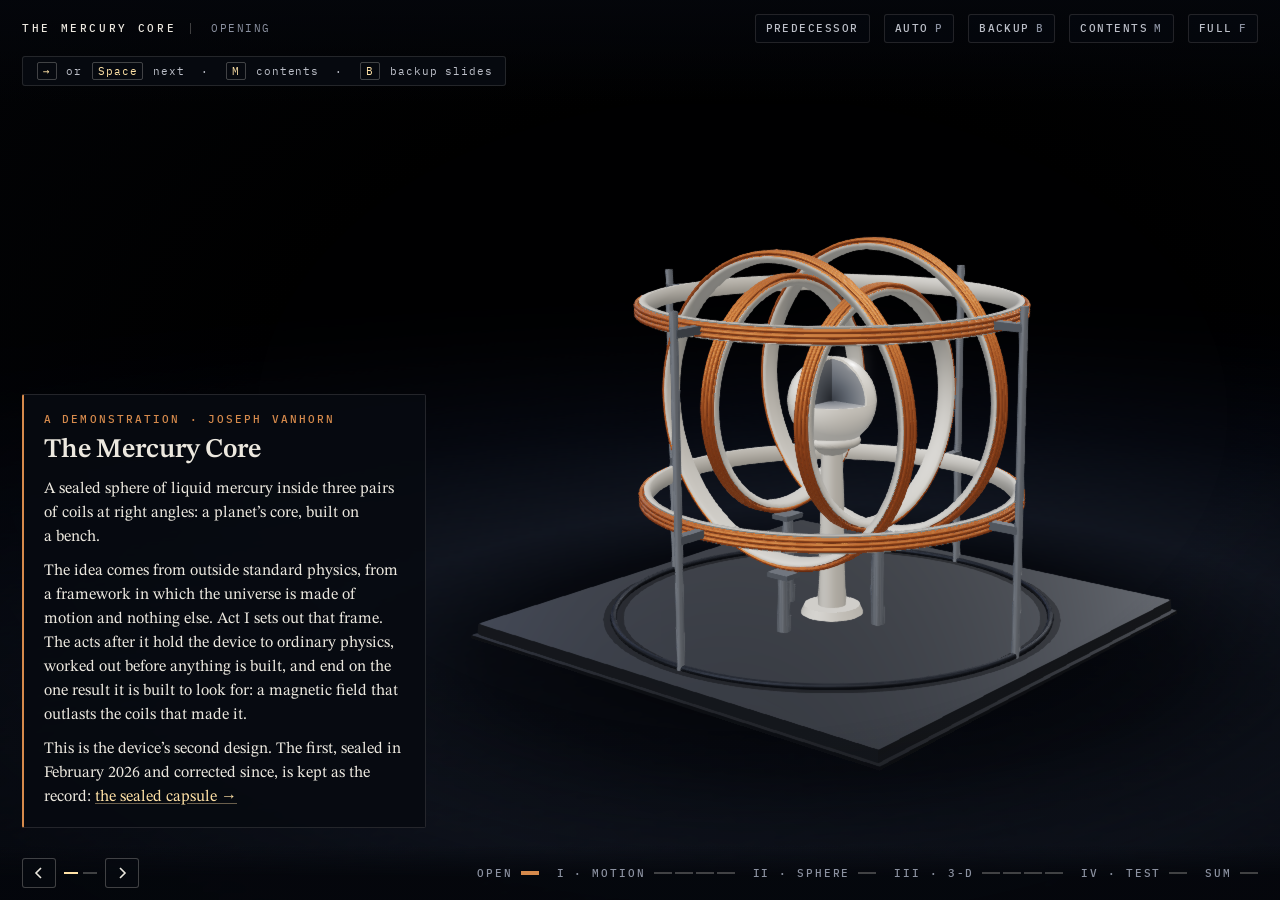
==== commit f92b26cc: "Front of the site is now The Mercury Core; the capsule is its predecessor The Mercury Core (part one" ====
--- a/docs/mercury-core/index.html
+++ b/docs/mercury-core/index.html
@@ -2,4969 +2,9 @@
 <html lang="en">
 <head>
 <meta charset="utf-8">
-<link rel="icon" href="data:,">
-<meta name="viewport" content="width=device-width, initial-scale=1, viewport-fit=cover">
 <title>The Mercury Core</title>
-<meta name="description" content="A sealed sphere of liquid mercury in three pairs of coils: a planet’s core on a bench, what ordinary physics says it will do, and the one result it is built to look for.">
-<meta name="theme-color" content="#04060b">
-<style>/* Reference Frame Device — one deliberate dark look (a stage, not a document).
-   layout: full-bleed 3-D stage · caption card lower-left · instrument upper-right · chapter rail along the bottom */
-@font-face { font-family: "STIX Two Text"; font-style: normal; font-weight: 400 700; font-display: swap; src: url("[data-uri]") format("woff2"); unicode-range: U+0000-00FF, U+0131, U+0152-0153, U+02BB-02BC, U+02C6, U+02DA, U+02DC, U+2000-206F, U+20AC, U+2122, U+2212, U+2215; }
-@font-face { font-family: "STIX Two Text"; font-style: normal; font-weight: 400 700; font-display: swap; src: url("[data-uri]") format("woff2"); unicode-range: U+0370-03FF; }
-@font-face { font-family: "STIX Two Text"; font-style: italic; font-weight: 400; font-display: swap; src: url("[data-uri]") format("woff2"); unicode-range: U+0000-00FF, U+0131, U+0152-0153, U+02BB-02BC, U+02C6, U+02DA, U+02DC, U+2000-206F, U+20AC, U+2122, U+2212, U+2215; }
-@font-face { font-family: "STIX Two Text"; font-style: italic; font-weight: 400; font-display: swap; src: url("[data-uri]") format("woff2"); unicode-range: U+0370-03FF; }
-@font-face { font-family: "IBM Plex Mono"; font-style: normal; font-weight: 400; font-display: swap; src: url("[data-uri]") format("woff2"); }
-@font-face { font-family: "IBM Plex Mono"; font-style: normal; font-weight: 500; font-display: swap; src: url("[data-uri]") format("woff2"); }
-
-:root {
-  color-scheme: dark;
-  --bg: #04060b;
-  --ink: #ece8df;
-  --ink-2: #bcbfc8;
-  --ink-3: #8b91a0;
-  --panel: rgba(7, 10, 17, 0.9);
-  --panel-solid: #0a0d15;
-  --line: rgba(236, 232, 223, 0.13);
-  --line-2: rgba(236, 232, 223, 0.26);
-  --copper: #d68a4c;
-  --elec: #4deeea;
-  --mag: #ff2e63;
-  --unity: #ffe2a6;
-  --grav: #9b7bff;
-  --ax-x: #ff5a5a; --ax-y: #6fe07a; --ax-z: #5a96ff;
-  --verified: #4cc46c; --model: #6aa6ff; --hypothesis: #ffa040; --framework: #a7adbd; --record: #d9c58a;
-  --serif: "STIX Two Text", "STIX Two", Cambria, "Times New Roman", Georgia, serif;
-  --mono: "IBM Plex Mono", "DejaVu Sans Mono", ui-monospace, Menlo, Consolas, monospace;
-  --gut: 22px;
-  --rail-h: 54px;
-}
-
-*, *::before, *::after { box-sizing: border-box; }
-html, body { height: 100%; margin: 0; }
-body { background: var(--bg); color: var(--ink); font-family: var(--serif); font-size: 16px; line-height: 1.5; overflow: hidden; -webkit-font-smoothing: antialiased; }
-button { font: inherit; color: inherit; background: none; border: 0; padding: 0; cursor: pointer; }
-button:focus-visible, a:focus-visible { outline: 2px solid var(--copper); outline-offset: 2px; }
-a { color: var(--unity); text-decoration-color: rgba(255, 226, 166, 0.4); text-underline-offset: 2px; }
-[hidden] { display: none !important; }
-
-#app { position: relative; width: 100%; height: 100%; overflow: hidden; background: var(--bg); }
-#stage { position: absolute; inset: 0; width: 100%; height: 100%; display: block; }
-#vignette { position: absolute; inset: 0; pointer-events: none; background: linear-gradient(to bottom, rgba(4, 6, 11, 0.9) 0, rgba(4, 6, 11, 0.55) 46px, rgba(4, 6, 11, 0) 104px), radial-gradient(ellipse at 58% 46%, rgba(4, 6, 11, 0) 46%, rgba(4, 6, 11, 0.62) 100%); }
-#fade { position: absolute; inset: 0; background: var(--bg); opacity: 1; pointer-events: none; z-index: 20; }
-#app.loading #fade::after { content: "building scene"; position: absolute; left: 50%; top: 50%; transform: translate(-50%, -50%); font: 500 11px/1 var(--mono); letter-spacing: 0.22em; text-transform: uppercase; color: var(--ink-3); }
-
-/* ---- top bar ---- */
-#top { position: absolute; left: 0; right: 0; top: 0; display: flex; align-items: center; gap: 14px; padding: 14px var(--gut) 0; z-index: 12; pointer-events: none; }
-#top > * { pointer-events: auto; }
-.wordmark { font: 500 11px/1 var(--mono); letter-spacing: 0.24em; text-transform: uppercase; color: var(--ink); white-space: nowrap; }
-.wordmark i { font-style: normal; }
-#act-label { font: 400 11px/1 var(--mono); letter-spacing: 0.14em; text-transform: uppercase; color: var(--ink-3); white-space: nowrap; overflow: hidden; text-overflow: ellipsis; min-width: 0; padding-left: 14px; border-left: 1px solid var(--line-2); }
-#act-label b { color: var(--copper); font-weight: 500; margin-right: 6px; }
-.top-sp { flex: 1; }
-.tbtn { font: 500 10.5px/1 var(--mono); letter-spacing: 0.14em; text-transform: uppercase; color: var(--ink-2); padding: 8px 10px; border: 1px solid var(--line); border-radius: 3px; background: rgba(7, 10, 17, 0.55); white-space: nowrap; }
-.tbtn:hover { color: var(--ink); border-color: var(--line-2); }
-.tbtn.on { color: var(--bg); background: var(--unity); border-color: var(--unity); }
-.tbtn kbd { font: inherit; color: var(--ink-3); margin-left: 6px; }
-.tbtn.on kbd { color: rgba(4, 6, 11, 0.6); }
-
-/* ---- caption card ---- */
-#caption { position: absolute; left: var(--gut); bottom: calc(var(--rail-h) + 18px); width: min(404px, calc(100% - 2 * var(--gut))); max-height: calc(100% - var(--rail-h) - 92px); overflow: auto; z-index: 10; padding: 18px 20px 18px; background: var(--panel); border: 1px solid var(--line); border-left: 2px solid var(--copper); border-radius: 2px; scrollbar-width: thin; }
-#cap-kicker { font: 500 10.5px/1.3 var(--mono); letter-spacing: 0.2em; text-transform: uppercase; color: var(--copper); margin: 0 0 9px; }
-#cap-title { font: 600 27px/1.14 var(--serif); letter-spacing: -0.005em; margin: 0 0 11px; text-wrap: balance; }
-#cap-title em { font-style: italic; font-weight: 400; }
-#cap-body { font-size: 16px; line-height: 1.5; color: var(--ink); transition: opacity 0.17s ease; }
-#cap-body p { margin: 0 0 0.62em; }
-#cap-body p:last-child { margin-bottom: 0; }
-#cap-body .q { display: block; margin: 0.2em 0 0.7em; padding-left: 12px; border-left: 1px solid var(--line-2); font-style: italic; color: var(--ink-2); }
-#cap-body .q cite { display: block; margin-top: 4px; font: 400 11px/1.35 var(--mono); font-style: normal; letter-spacing: 0.04em; color: var(--ink-3); }
-#cap-body .f { font-family: var(--mono); font-size: 0.86em; color: var(--unity); white-space: nowrap; }
-#cap-body b { font-weight: 600; }
-#cap-body.swap, #cap-ledger.swap { opacity: 0; }
-#cap-ledger { margin-top: 12px; display: flex; flex-direction: column; gap: 7px; transition: opacity 0.17s ease; }
-#cap-ledger:empty { display: none; }
-.led { display: grid; grid-template-columns: 86px 1fr; gap: 9px; align-items: baseline; font-size: 13.5px; line-height: 1.38; color: var(--ink-2); }
-.led-text { min-width: 0; }
-.chip { font: 500 10px/1 var(--mono); letter-spacing: 0.13em; text-transform: uppercase; padding: 4px 0 4px 11px; position: relative; white-space: nowrap; }
-.chip::before { content: ""; position: absolute; left: 0; top: 50%; width: 6px; height: 6px; margin-top: -3px; border-radius: 50%; background: currentColor; }
-.led-verified .chip { color: var(--verified); } .led-model .chip { color: var(--model); } .led-hypothesis .chip { color: var(--hypothesis); } .led-framework .chip { color: var(--framework); } .led-record .chip { color: var(--record); }
-#caption.minimal { background: linear-gradient(180deg, rgba(7, 10, 17, 0.0), rgba(7, 10, 17, 0.72) 22%); border-color: transparent; border-left-color: var(--copper); }
-
-/* ---- instrument (upper right) ---- */
-#instrument { position: absolute; right: var(--gut); top: 58px; z-index: 10; width: min(318px, 34vw); pointer-events: none; }
-#instrument > * { pointer-events: auto; }
-.inst { background: var(--panel); border: 1px solid var(--line); border-radius: 2px; padding: 12px 14px 13px; }
-.inst + .inst { margin-top: 10px; }
-.inst h4 { margin: 0 0 8px; font: 500 10.5px/1.2 var(--mono); letter-spacing: 0.18em; text-transform: uppercase; color: var(--ink-3); }
-.inst canvas { display: block; width: 100%; height: auto; }
-.inst .row { display: flex; justify-content: space-between; gap: 10px; align-items: baseline; font: 400 12px/1.5 var(--mono); color: var(--ink-2); font-variant-numeric: tabular-nums; }
-.inst .row b { font-weight: 500; color: var(--ink); }
-.inst .big { font: 500 26px/1.1 var(--mono); color: var(--ink); font-variant-numeric: tabular-nums; letter-spacing: -0.01em; }
-.inst .big small { font-size: 12px; color: var(--ink-3); margin-left: 6px; letter-spacing: 0.04em; }
-.inst .note { margin-top: 7px; font: 400 10.5px/1.4 var(--mono); color: var(--ink-3); letter-spacing: 0.02em; }
-.keys { display: flex; flex-wrap: wrap; gap: 6px; margin-top: 8px; }
-.key { font: 500 10.5px/1 var(--mono); letter-spacing: 0.08em; padding: 7px 9px; border: 1px solid var(--line-2); border-radius: 3px; color: var(--ink-2); background: rgba(236, 232, 223, 0.03); }
-.key.on { color: var(--bg); background: var(--ink); border-color: var(--ink); }
-.key[data-ax="x"].on { background: var(--ax-x); border-color: var(--ax-x); } .key[data-ax="y"].on { background: var(--ax-y); border-color: var(--ax-y); } .key[data-ax="z"].on { background: var(--ax-z); border-color: var(--ax-z); }
-
-/* ---- labels on the model ---- */
-#labels, #leaders { position: absolute; inset: 0; pointer-events: none; z-index: 8; }
-#leaders { width: 100%; height: 100%; overflow: visible; }
-#leaders line { stroke: var(--ink); stroke-width: 1.2; }
-#leaders circle { fill: var(--ink); stroke: rgba(4, 6, 11, 0.85); stroke-width: 1.5; paint-order: stroke; }
-.lbl { position: absolute; left: 0; top: 0; width: max-content; max-width: none; font: 400 11.5px/1.35 var(--mono); color: #cdd0d8; letter-spacing: 0.01em; will-change: transform; padding: 4px 8px 5px; background: rgba(4, 6, 11, 0.84); border-radius: 2px; white-space: nowrap; }
-.lbl b { display: block; font-weight: 500; font-size: 11.5px; letter-spacing: 0.12em; text-transform: uppercase; color: var(--ink); }
-.lbl.elec b { color: var(--elec); } .lbl.mag b { color: var(--mag); } .lbl.unity b { color: var(--unity); } .lbl.grav b { color: var(--grav); }
-.lbl.x b { color: var(--ax-x); } .lbl.y b { color: var(--ax-y); } .lbl.z b { color: var(--ax-z); }
-.lbl.big b { font-size: 13px; }
-.lbl.math b { font: italic 600 20px/1.1 var(--serif); letter-spacing: 0; text-transform: none; }
-.lbl.star { background: none; padding: 0 0 0 2px; font-size: 10.5px; color: var(--ink-2); text-shadow: 0 0 4px #000, 0 0 2px #000; }
-
-/* ---- rail ---- */
-#rail { position: absolute; left: 0; right: 0; bottom: 0; height: var(--rail-h); display: flex; align-items: center; gap: 16px; padding: 0 var(--gut); z-index: 12; background: linear-gradient(180deg, rgba(4, 6, 11, 0), rgba(4, 6, 11, 0.86) 55%); }
-.nav { display: flex; align-items: center; gap: 8px; }
-.nbtn { width: 34px; height: 30px; border: 1px solid var(--line-2); border-radius: 3px; color: var(--ink); display: grid; place-items: center; background: rgba(7, 10, 17, 0.6); }
-.nbtn:hover { border-color: var(--ink-2); }
-.nbtn svg { width: 12px; height: 12px; }
-#rail-beats { display: flex; gap: 5px; align-items: center; min-width: 30px; }
-#rail-beats i { width: 14px; height: 2px; background: var(--line-2); }
-#rail-beats i.done { background: var(--ink-3); } #rail-beats i.on { background: var(--unity); }
-#rail-acts { display: flex; gap: 18px; align-items: center; flex: 1; min-width: 0; justify-content: flex-end; }
-.act { display: flex; align-items: center; gap: 8px; min-width: 0; }
-.act-name { font: 500 10.5px/1 var(--mono); letter-spacing: 0.18em; text-transform: uppercase; color: var(--ink-3); white-space: nowrap; }
-.act-ticks { display: flex; gap: 3px; }
-.tick { width: 18px; height: 14px; position: relative; }
-.tick::after { content: ""; position: absolute; left: 0; right: 0; top: 6px; height: 2px; background: var(--line-2); }
-.tick.done::after { background: var(--ink-3); } .tick.on::after { background: var(--copper); height: 4px; top: 5px; } .tick:hover::after { background: var(--ink); }
-#hint { position: absolute; left: 50%; bottom: calc(var(--rail-h) + 14px); transform: translateX(-50%); z-index: 9; font: 400 11px/1.3 var(--mono); letter-spacing: 0.08em; color: var(--ink-2); padding: 7px 12px; border: 1px solid var(--line); border-radius: 3px; background: var(--panel); white-space: nowrap; }
-@media (min-width: 821px) { #hint { left: calc(var(--gut) + min(404px, calc(100% - 2 * var(--gut))) + 18px); transform: none; } }
-#hint kbd { font: inherit; color: var(--unity); border: 1px solid var(--line-2); border-radius: 2px; padding: 1px 5px; margin: 0 2px; }
-/* where the model fills the lower middle, the hint sits under the wordmark instead */
-#app[data-scene="title"] #hint, #app[data-scene="ledger"] #hint { left: var(--gut); top: 56px; bottom: auto; transform: none; }
-#fps { position: absolute; right: var(--gut); bottom: calc(var(--rail-h) + 8px); z-index: 30; font: 400 10.5px/1 var(--mono); color: var(--ink-3); }
-
-/* ---- menu ---- */
-#menu { position: absolute; inset: 0; z-index: 40; background: rgba(4, 6, 11, 0.93); display: grid; place-items: center; padding: 28px var(--gut); overflow: auto; }
-#menu-inner { width: min(1040px, 100%); }
-#menu-inner > h2 { font: 500 11px/1 var(--mono); letter-spacing: 0.24em; text-transform: uppercase; color: var(--ink-3); margin: 0 0 22px; display: flex; justify-content: space-between; align-items: center; }
-#menu-list { display: grid; grid-template-columns: repeat(auto-fit, minmax(210px, 1fr)); gap: 26px 30px; }
-.menu-act h3 { margin: 0 0 10px; font: 600 19px/1.2 var(--serif); }
-.menu-act h3 span { font: 500 10.5px/1 var(--mono); letter-spacing: 0.16em; color: var(--copper); margin-right: 10px; }
-.menu-item { display: block; width: 100%; text-align: left; padding: 7px 0 7px 12px; border-left: 1px solid var(--line); font-size: 15px; color: var(--ink-2); }
-.menu-item:hover { color: var(--ink); border-left-color: var(--ink-2); }
-.menu-item.on { color: var(--ink); border-left: 2px solid var(--copper); padding-left: 11px; }
-.keyhelp { margin-top: 26px; padding-top: 16px; border-top: 1px solid var(--line); font: 400 11px/1.9 var(--mono); color: var(--ink-3); letter-spacing: 0.03em; }
-.keyhelp kbd { font: inherit; color: var(--ink); border: 1px solid var(--line-2); border-radius: 2px; padding: 1px 5px; margin-right: 5px; }
-.keyhelp span { white-space: nowrap; margin-right: 18px; display: inline-block; }
-
-/* ---- clean / cinema modes ---- */
-#app.clean #caption, #app.clean #instrument, #app.clean #top, #app.clean #rail, #app.clean #labels, #app.clean #leaders, #app.clean #hint { opacity: 0; pointer-events: none; }
-#caption, #instrument, #top, #rail { transition: opacity 0.3s ease; }
-
-/* ---- narrow screens: caption becomes a bottom sheet ---- */
-@media (max-width: 820px) {
-  :root { --gut: 16px; --rail-h: 48px; }
-  #caption { left: var(--gut); right: var(--gut); width: auto; max-height: 44%; padding: 14px 15px 14px; bottom: calc(var(--rail-h) + 8px); }
-  #cap-title { font-size: 21px; margin-bottom: 8px; }
-  #cap-body { font-size: 15px; }
-  .led { grid-template-columns: 78px 1fr; font-size: 12.5px; }
-  #instrument { top: 48px; right: var(--gut); width: min(210px, 52vw); max-height: calc(56% - 62px); overflow: hidden; }
-  .wide-only { display: none !important; }
-  .inst { padding: 9px 10px; }
-  .inst .big { font-size: 19px; }
-  #rail-acts .act-name { display: none; }
-  #rail-acts { gap: 8px; }
-  .tick { width: 9px; }
-  .wordmark { letter-spacing: 0.14em; font-size: 10px; }
-  #act-label { display: none; }
-  .tbtn kbd { display: none; }
-  .tbtn { padding: 7px 8px; }
-  #hint { display: none; }
-  .lbl { font-size: 10px; max-width: 150px; white-space: normal; }
-  .lbl b { font-size: 10px; }
-}
-@media (max-width: 560px) {
-  #btn-auto, #btn-full { display: none; }
-  #top { gap: 8px; }
-}
-@media (max-height: 560px) and (min-width: 821px) {
-  #caption { max-height: calc(100% - var(--rail-h) - 70px); }
-  #cap-title { font-size: 22px; }
-  #cap-body { font-size: 14.5px; }
-}
-@media (prefers-reduced-motion: reduce) { #cap-body, #cap-ledger, #caption, #fade { transition: none !important; } }
-
-/* ---- deck viewport frame ---- */
-.porthole { position: absolute; inset: 56px 22px 60px 22px; border-radius: 44px; pointer-events: none; z-index: 6;
-  box-shadow: 0 0 0 200vmax #06070b, inset 0 0 0 2px #343946, inset 0 0 0 9px #0d0f15, inset 0 0 0 10px #2a2e39, inset 0 0 70px rgba(0, 0, 0, 0.6); }
-.porthole i { position: absolute; inset: 0; border-radius: inherit; background: linear-gradient(115deg, rgba(255, 255, 255, 0.05) 0%, rgba(255, 255, 255, 0) 20%, rgba(255, 255, 255, 0) 72%, rgba(255, 255, 255, 0.03) 100%); }
-#app[data-scene="deck"] #vignette { display: none; }
-#app[data-scene="deck"] #caption { left: 58px; bottom: calc(var(--rail-h) + 42px); }
-#app[data-scene="deck"] #instrument { right: 56px; top: 86px; }
-
-/* ---- the ladder ---- */
-.rung { position: relative; padding: 5px 0 9px; border-top: 1px solid var(--line); display: grid; grid-template-columns: 1fr auto; gap: 0 10px; align-items: baseline; opacity: 0.62; transition: opacity 0.4s ease; }
-.rung.reached { opacity: 0.86; } .rung.on { opacity: 1; }
-.rung .rn { font: 400 12.5px/1.3 var(--serif); color: var(--ink); min-width: 0; }
-.rung b { font: 500 12px/1.3 var(--mono); color: var(--ink); font-variant-numeric: tabular-nums; white-space: nowrap; }
-.rung b small { font-size: 10.5px; color: var(--ink-3); font-weight: 400; }
-.rung em { grid-column: 1 / -1; font: 400 10.5px/1.3 var(--mono); font-style: normal; color: var(--ink-3); }
-.rung i { position: absolute; left: 0; bottom: 3px; height: 2px; background: var(--line-2); }
-.rung.on i { background: var(--unity); } .rung.on b { color: var(--unity); }
-@media (max-width: 820px) { .porthole { inset: 40px 8px 54px 8px; border-radius: 26px; } #app[data-scene="deck"] #caption { left: var(--gut); } #app[data-scene="deck"] #instrument { right: var(--gut); top: 52px; } .rung em { display: none; } }
-
-/* ---- backup slides ---- */
-#backup { position: absolute; inset: 0; z-index: 50; background: #06080d; overflow: hidden; }
-.bk-shell { display: grid; grid-template-columns: 236px minmax(0, 1fr); height: 100%; }
-.bk-nav { border-right: 1px solid var(--line); padding: 18px 14px 16px 22px; display: flex; flex-direction: column; gap: 10px; overflow: auto; }
-.bk-nav h2 { margin: 0 0 4px; font: 500 11px/1 var(--mono); letter-spacing: 0.24em; text-transform: uppercase; color: var(--copper); }
-.bk-navlist { display: flex; flex-direction: column; flex: 1; }
-.bk-item { display: grid; grid-template-columns: 22px 1fr; align-items: baseline; text-align: left; padding: 7px 0 7px 12px; border-left: 1px solid var(--line); font-size: 14.5px; line-height: 1.25; color: var(--ink-2); }
-.bk-item span { font: 400 10.5px/1 var(--mono); color: var(--ink-3); }
-.bk-item:hover { color: var(--ink); } .bk-item.on { color: var(--ink); border-left: 2px solid var(--copper); padding-left: 11px; }
-.bk-close { align-self: flex-start; }
-.bk-main { overflow: auto; padding: 16px 34px 40px; scrollbar-width: thin; display: flex; flex-direction: column; }
-.bk-main > header { display: flex; justify-content: space-between; align-items: center; margin-bottom: 4px; }
-.bk-count { font: 400 11px/1 var(--mono); color: var(--ink-3); letter-spacing: 0.1em; }
-.bk-arrows { display: flex; gap: 8px; }
-.bk-slide { max-width: 1040px; width: 100%; margin-block: auto; padding-bottom: 3vh; }
-.bk-slide h1 { font: 600 30px/1.14 var(--serif); margin: 6px 0 12px; text-wrap: balance; }
-.bk-lead { font-size: 17px; line-height: 1.5; color: var(--ink); max-width: 68ch; margin: 0 0 18px; }
-.bk-cards { display: grid; gap: 12px; margin: 0 0 14px; }
-.bk-cards.c4 { grid-template-columns: repeat(4, minmax(0, 1fr)); } .bk-cards.c3 { grid-template-columns: repeat(3, minmax(0, 1fr)); } .bk-cards.c2 { grid-template-columns: repeat(2, minmax(0, 1fr)); }
-@media (max-width: 1240px) { .bk-cards.c4 { grid-template-columns: repeat(2, minmax(0, 1fr)); } }
-.bk-card { border: 1px solid var(--line); border-radius: 2px; padding: 13px 15px 13px; background: rgba(236, 232, 223, 0.025); min-width: 0; }
-.bk-card h4 { margin: 0 0 6px; font: 600 16.5px/1.25 var(--serif); }
-.bk-card p { margin: 0 0 6px; font-size: 14.5px; line-height: 1.45; color: var(--ink-2); }
-.bk-card p:last-child { margin-bottom: 0; }
-.bk-card .src, .bk-slide > .src { font: 400 11px/1.5 var(--mono); color: var(--ink-3); letter-spacing: 0.01em; text-wrap: pretty; }
-.bk-slide > .src { margin-top: 12px; }
-.bk-card.dv .dv-top { display: grid; grid-template-columns: 64px 1fr; gap: 10px; align-items: center; margin-bottom: 8px; }
-.bk-card.dv p { font-size: 13.5px; line-height: 1.42; }
-.bk-card.dv h4 { font-size: 15.5px; }
-.bk-card.dv h4 { margin-bottom: 2px; }
-.bk-card.dv .when { font: 400 11px/1.3 var(--mono); color: var(--ink-3); margin: 0 0 3px; }
-.bk-card.dv .axes { font: 500 10.5px/1.3 var(--mono); letter-spacing: 0.1em; text-transform: uppercase; color: var(--unity); margin: 0; }
-.bk-card.dv .st { font-size: 13.5px; }
-.bk-card.me { border-color: var(--copper); background: rgba(214, 138, 76, 0.07); grid-column: span 2; }
-.sch { width: 64px; height: 48px; display: block; }
-.sch * { fill: none; stroke: var(--ink-2); stroke-width: 1.5; stroke-linecap: round; stroke-linejoin: round; }
-.sch .med { fill: rgba(223, 227, 232, 0.16); stroke: #cfd6de; } .sch .core { fill: #6a6d76; stroke: #9aa0a9; }
-.sch .rot { stroke: var(--mag); } .sch .coil { stroke: var(--copper); }
-.sch .cx { stroke: var(--ax-x); } .sch .cy { stroke: var(--ax-y); } .sch .cz { stroke: var(--ax-z); }
-.bchip { font: 500 10px/1 var(--mono); letter-spacing: 0.1em; text-transform: uppercase; padding: 3px 6px 3px 6px; border-radius: 2px; white-space: nowrap; border: 1px solid currentColor; margin-right: 4px; vertical-align: 1px; }
-.t-verified { color: var(--verified); } .t-record { color: var(--record); } .t-null { color: #ff7a6b; } .t-claimed { color: var(--hypothesis); } .t-lore { color: var(--ink-3); } .t-framework { color: var(--framework); } .t-hypothesis { color: var(--hypothesis); } .t-model { color: var(--model); }
-.bk-figs { display: grid; grid-template-columns: repeat(5, minmax(0, 1fr)); gap: 12px; margin: 0 0 16px; align-items: start; }
-.bk-fig { margin: 0; min-width: 0; }
-.bk-fig .paper { background: #e9e5da; border-radius: 2px; padding: 6px; height: 196px; display: grid; place-items: center; overflow: hidden; }
-.bk-fig img { max-width: 100%; max-height: 184px; display: block; mix-blend-mode: multiply; }
-.bk-fig figcaption { font: 400 11px/1.4 var(--mono); color: var(--ink-3); margin-top: 6px; }
-.bk-fig figcaption b { font: 600 13px/1.25 var(--serif); color: var(--ink); }
-/* large figures (a photograph, a schematic with labels): full width, natural height */
-.bk-fig.big { margin: 0 0 16px; }
-.bk-fig.big .paper { height: auto; padding: 8px; }
-.bk-fig.big img { max-height: none; width: 100%; height: auto; }
-.bk-fig.photo img { mix-blend-mode: normal; }
-.bk-list { margin: 0; padding: 0; list-style: none; display: grid; gap: 9px; max-width: 86ch; }
-.bk-list li { font-size: 14.5px; line-height: 1.5; color: var(--ink-2); padding-left: 12px; border-left: 1px solid var(--line-2); }
-.bk-list b { color: var(--ink); }
-.bk-table { width: 100%; border-collapse: collapse; margin: 0 0 16px; font-size: 14.5px; line-height: 1.42; }
-.bk-table th { text-align: left; font: 500 10.5px/1.2 var(--mono); letter-spacing: 0.16em; text-transform: uppercase; color: var(--ink-3); padding: 0 12px 7px 0; border-bottom: 1px solid var(--line-2); }
-.bk-table td { padding: 8px 24px 8px 0; border-bottom: 1px solid var(--line); vertical-align: top; color: var(--ink-2); }
-.bk-table td:first-child { white-space: nowrap; color: var(--ink); font-variant-numeric: tabular-nums; }
-.bk-table b { color: var(--ink); }
-.bk-note { font-size: 15.5px; line-height: 1.5; color: var(--ink); max-width: 72ch; margin: 4px 0 0; padding-left: 12px; border-left: 2px solid var(--copper); }
-.bk-quotes { display: grid; gap: 14px; max-width: 78ch; }
-.bk-quotes blockquote { margin: 0; padding: 0 0 0 16px; border-left: 1px solid var(--line-2); font: italic 400 17px/1.5 var(--serif); color: var(--ink); }
-.bk-quotes cite { display: block; margin-top: 5px; font: 400 11px/1.4 var(--mono); font-style: normal; color: var(--ink-3); letter-spacing: 0.03em; }
-.bk-qa { display: grid; grid-template-columns: repeat(2, minmax(0, 1fr)); gap: 16px 30px; }
-.bk-qa h4 { margin: 0 0 4px; font: 600 16.5px/1.25 var(--serif); color: var(--ink); }
-.bk-qa p { margin: 0; font-size: 14.5px; line-height: 1.48; color: var(--ink-2); }
-.bk-src h4 { margin: 11px 0 3px; font: 500 10.5px/1.2 var(--mono); letter-spacing: 0.18em; text-transform: uppercase; color: var(--copper); }
-.bk-src p { margin: 0; font-size: 13.5px; line-height: 1.5; color: var(--ink-2); max-width: 96ch; }
-#app.backup-open #top, #app.backup-open #rail, #app.backup-open #caption, #app.backup-open #instrument, #app.backup-open #hint { visibility: hidden; }
-@media (max-width: 900px) {
-  .bk-shell { grid-template-columns: 1fr; grid-template-rows: auto minmax(0, 1fr); }
-  .bk-nav { border-right: 0; border-bottom: 1px solid var(--line); padding: 10px 16px; flex-direction: row; align-items: center; overflow-x: auto; }
-  .bk-nav h2 { display: none; }
-  .bk-navlist { flex-direction: row; gap: 4px; }
-  .bk-item { display: block; white-space: nowrap; border-left: 0; border-bottom: 1px solid var(--line); padding: 6px 8px; font-size: 13px; }
-  .bk-item.on { border-left: 0; border-bottom: 2px solid var(--copper); padding-left: 8px; }
-  .bk-item span { display: none; }
-  .bk-main { padding: 12px 16px 30px; }
-  .bk-slide h1 { font-size: 23px; }
-  .bk-lead { font-size: 15.5px; }
-  .bk-cards.c4, .bk-cards.c3, .bk-cards.c2, .bk-qa { grid-template-columns: 1fr; }
-  .bk-card.me { grid-column: auto; }
-  .bk-slide { margin-block: 0; }
-  .bk-figs { grid-template-columns: repeat(2, minmax(0, 1fr)); }
-  .bk-table { font-size: 13px; display: block; overflow-x: auto; }
-}
-
-/* ---- small typographic care ---- */
-.led, #cap-body p, .bk-card p, .bk-qa p, .bk-list li, .bk-lead { text-wrap: pretty; }
-.nw { white-space: nowrap; }
-</style>
+<link rel="canonical" href="https://qav2.github.io/reference-frame-engine/">
+<meta http-equiv="refresh" content="0; url=../">
 </head>
-<body>
-<div id="app" class="loading">
-  <canvas id="stage" aria-label="Three-dimensional view: The Mercury Core"></canvas>
-  <div id="vignette"></div>
-
-  <svg id="leaders" aria-hidden="true"></svg>
-  <div id="labels" aria-hidden="true"></div>
-
-  <header id="top">
-    <span class="wordmark">Reference Frame <i>Device</i></span>
-    <span id="act-label"></span>
-    <span class="top-sp"></span>
-    <button class="tbtn" id="btn-auto" type="button" title="Advance automatically (P)">Auto<kbd>P</kbd></button>
-    <button class="tbtn" id="btn-backup" type="button" title="Backup slides: prior art, sources, hard questions (B)">Backup<kbd>B</kbd></button>
-    <button class="tbtn" id="btn-menu" type="button" title="Contents (M)">Contents<kbd>M</kbd></button>
-    <button class="tbtn" id="btn-full" type="button" title="Full screen (F)">Full<kbd>F</kbd></button>
-  </header>
-
-  <section id="caption" aria-live="polite">
-    <p id="cap-kicker"></p>
-    <h1 id="cap-title"></h1>
-    <div id="cap-body"></div>
-    <div id="cap-ledger"></div>
-  </section>
-
-  <aside id="instrument" hidden></aside>
-  <div id="hint" hidden></div>
-
-  <footer id="rail">
-    <div class="nav">
-      <button class="nbtn" id="btn-prev" type="button" aria-label="Previous step"><svg viewBox="0 0 12 12"><path d="M8 1 3 6l5 5" fill="none" stroke="currentColor" stroke-width="1.6"/></svg></button>
-      <div id="rail-beats" aria-hidden="true"></div>
-      <button class="nbtn" id="btn-next" type="button" aria-label="Next step"><svg viewBox="0 0 12 12"><path d="m4 1 5 5-5 5" fill="none" stroke="currentColor" stroke-width="1.6"/></svg></button>
-    </div>
-    <div id="rail-acts"></div>
-  </footer>
-
-  <div id="menu" hidden>
-    <div id="menu-inner">
-      <h2><span>Contents</span><button class="tbtn" type="button" data-close>Close<kbd>Esc</kbd></button></h2>
-      <div id="menu-list"></div>
-      <div class="keyhelp">
-        <span><kbd>→</kbd><kbd>Space</kbd>next step</span><span><kbd>←</kbd>back</span><span><kbd>↓</kbd><kbd>↑</kbd>next / previous scene</span><span><kbd>R</kbd>replay step</span><span><kbd>B</kbd>backup slides</span><span><kbd>H</kbd>hide text</span><span><kbd>F</kbd>full screen</span><span><kbd>P</kbd>auto-advance</span><span><kbd>Q</kbd>render quality</span>
-      </div>
-    </div>
-  </div>
-
-  <div id="backup" hidden></div>
-  <div id="fade"></div>
-</div>
-<script>window.__RFD_ASSETS={"priorart/mastif_1960.jpg":"[data-uri]